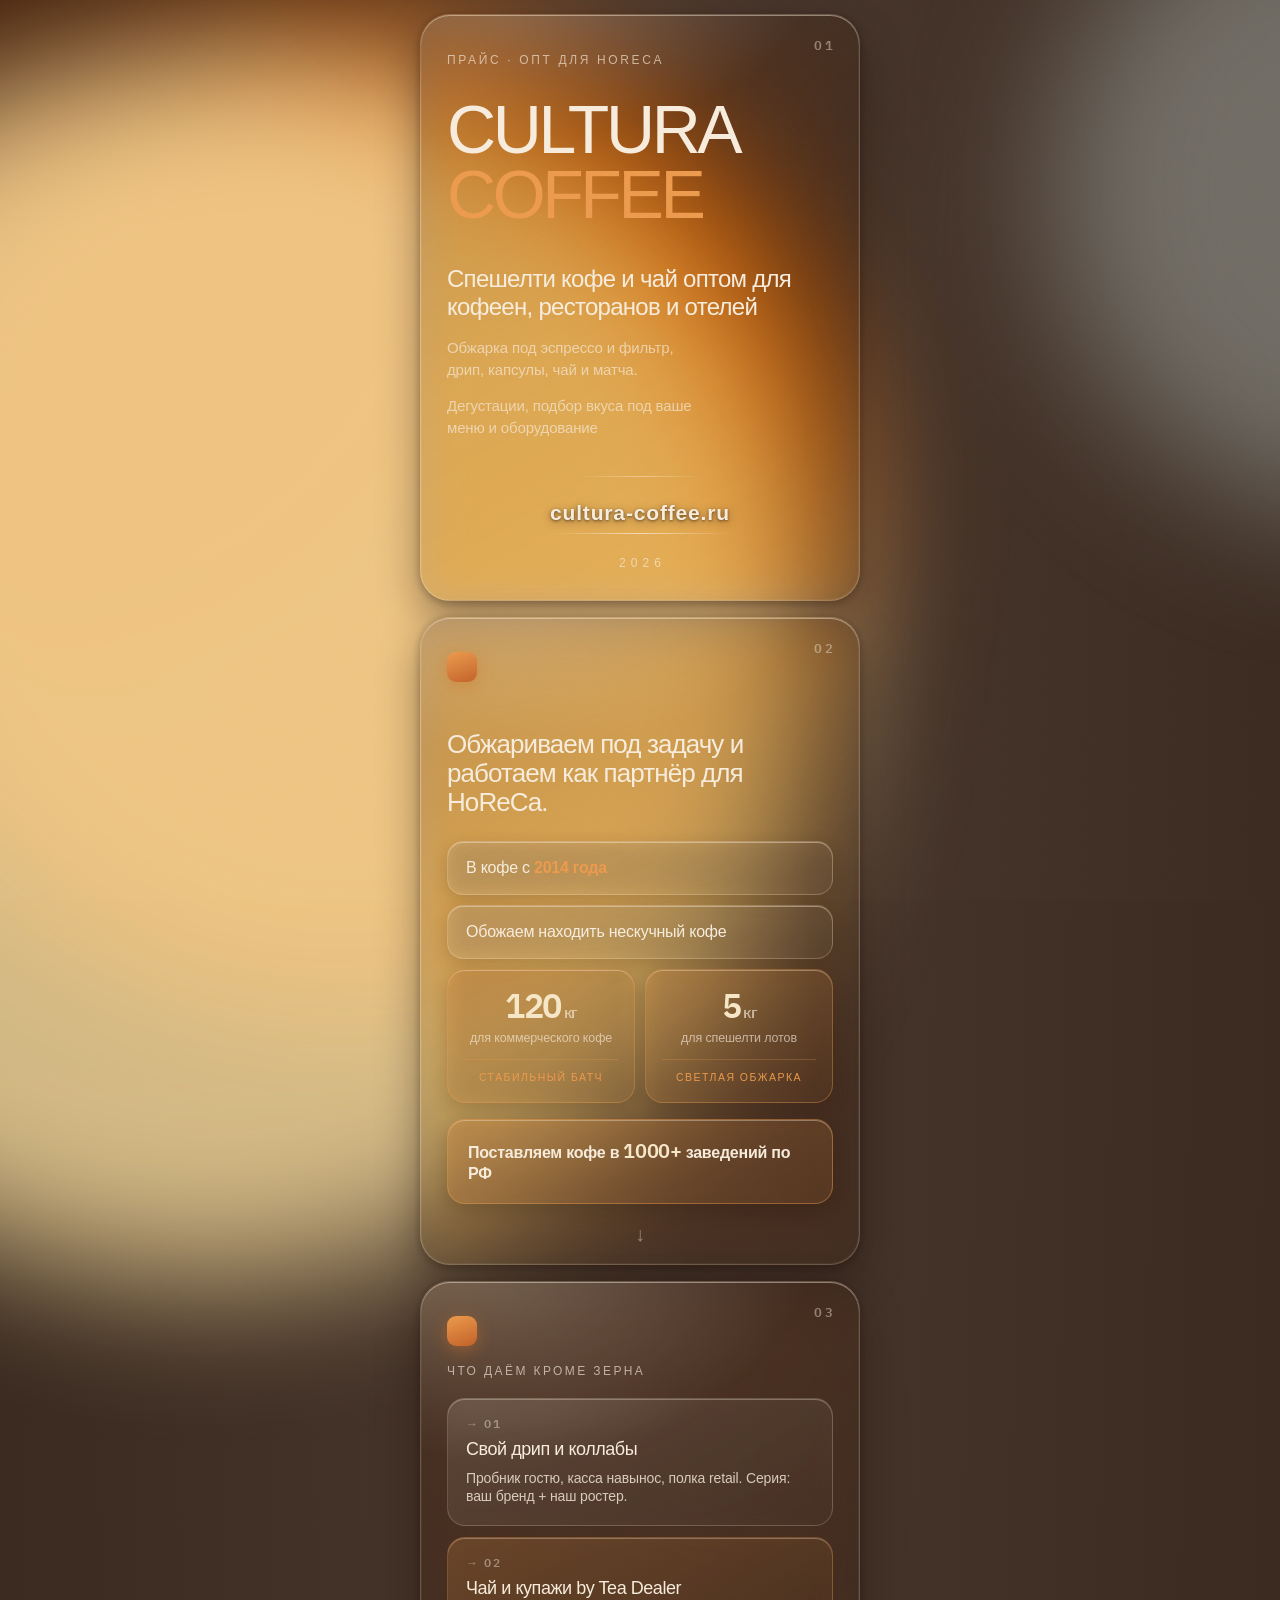
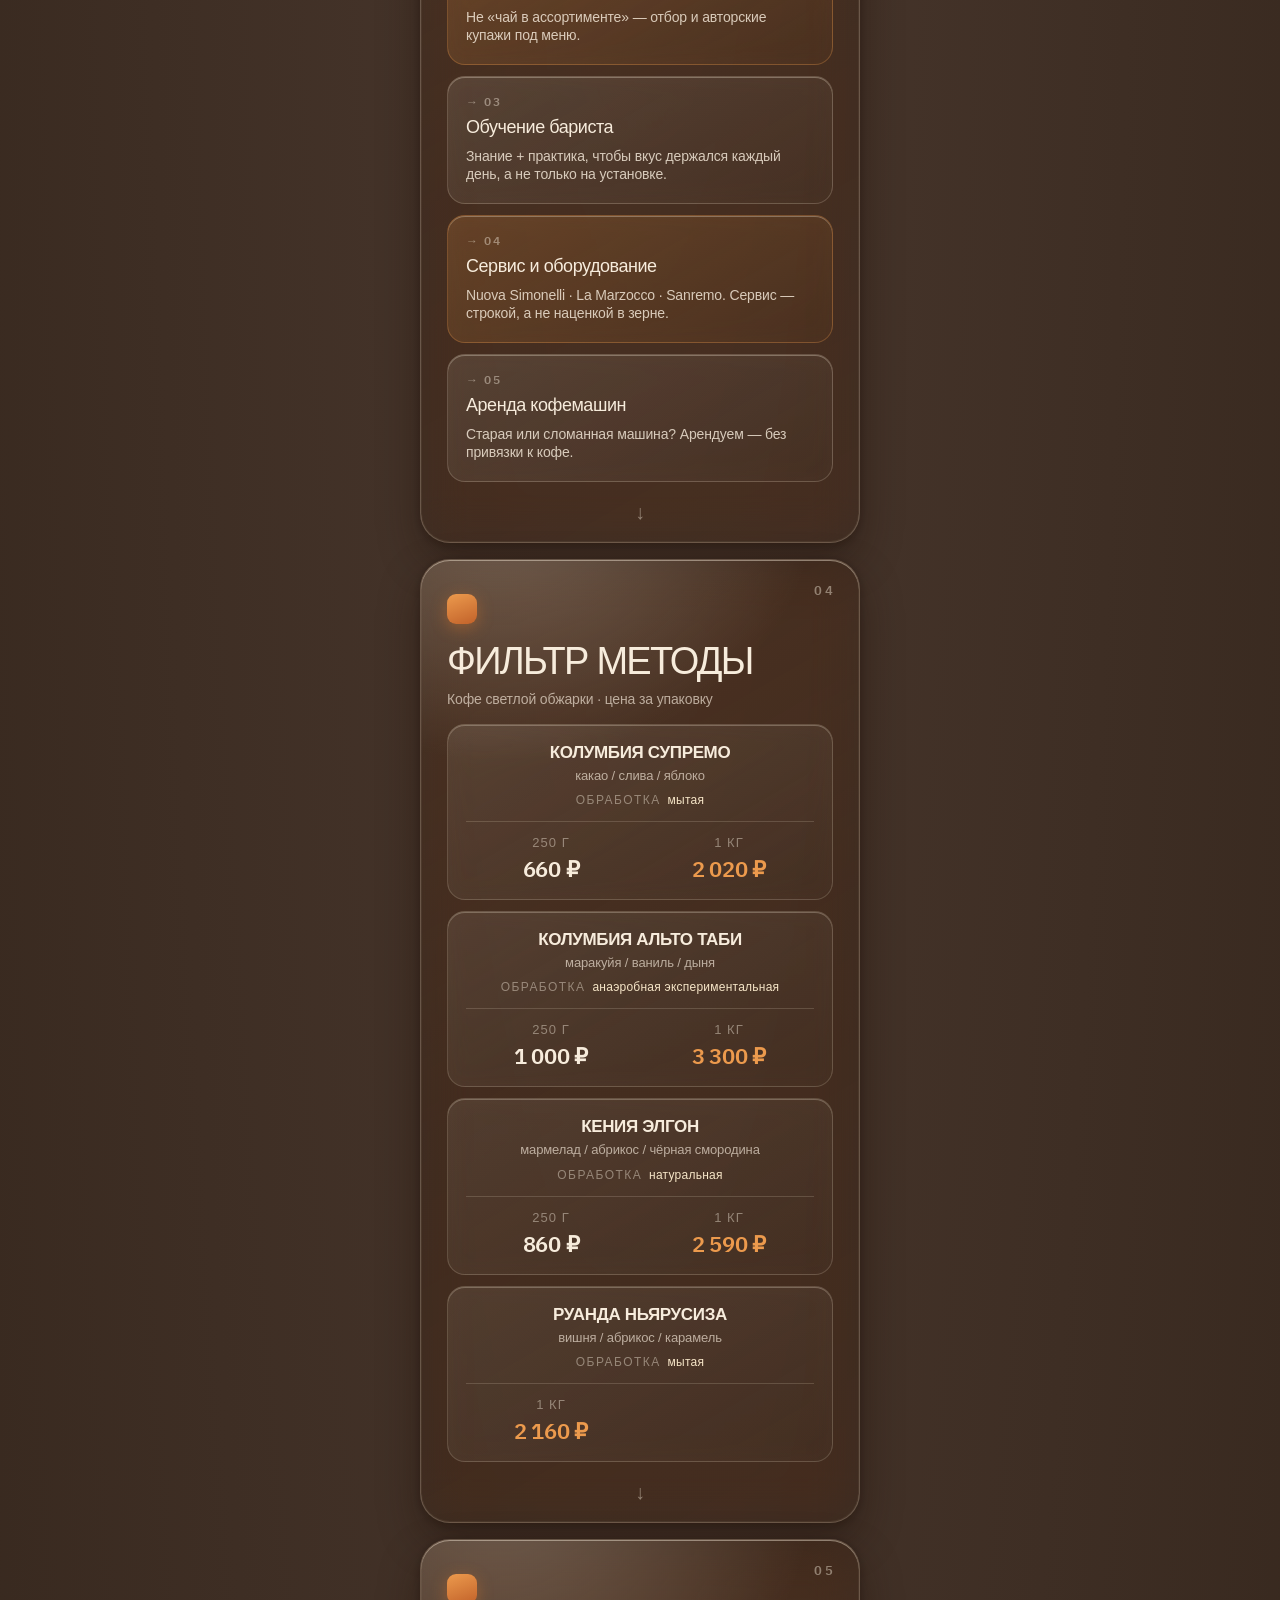
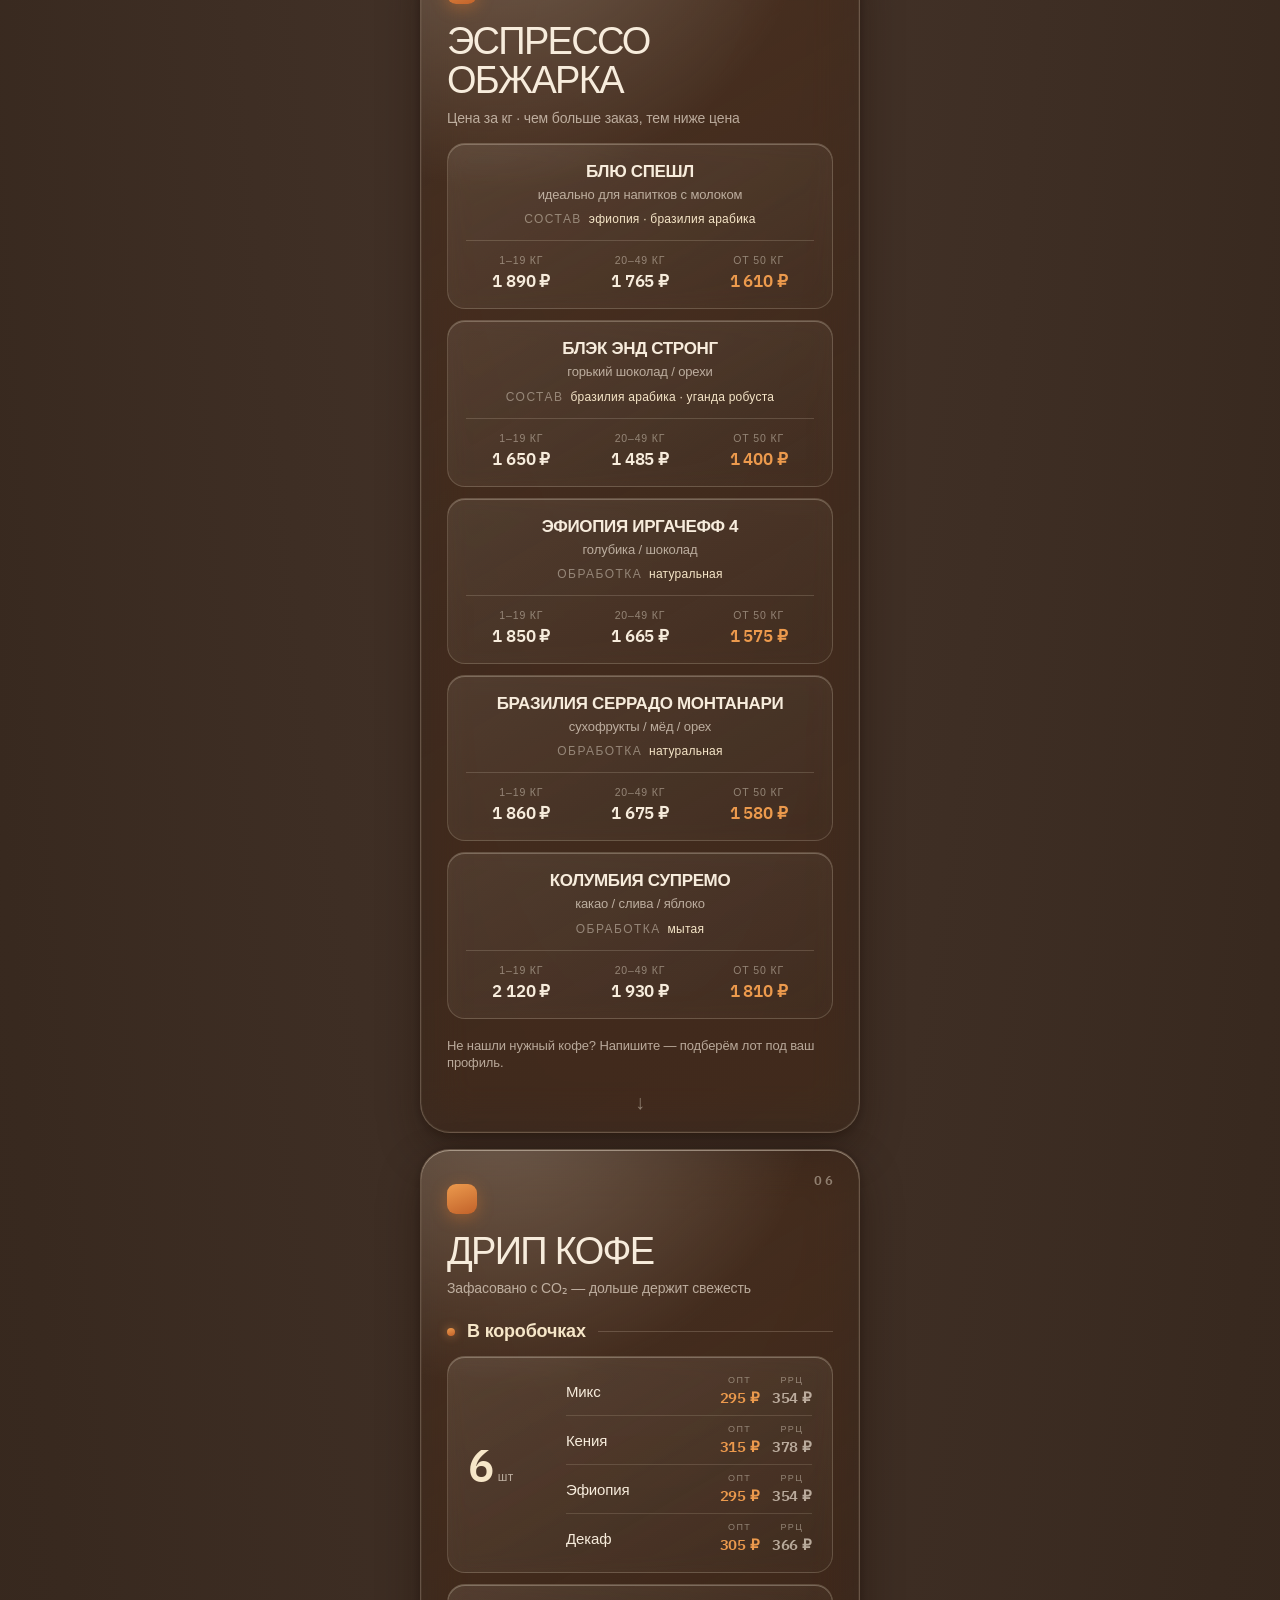
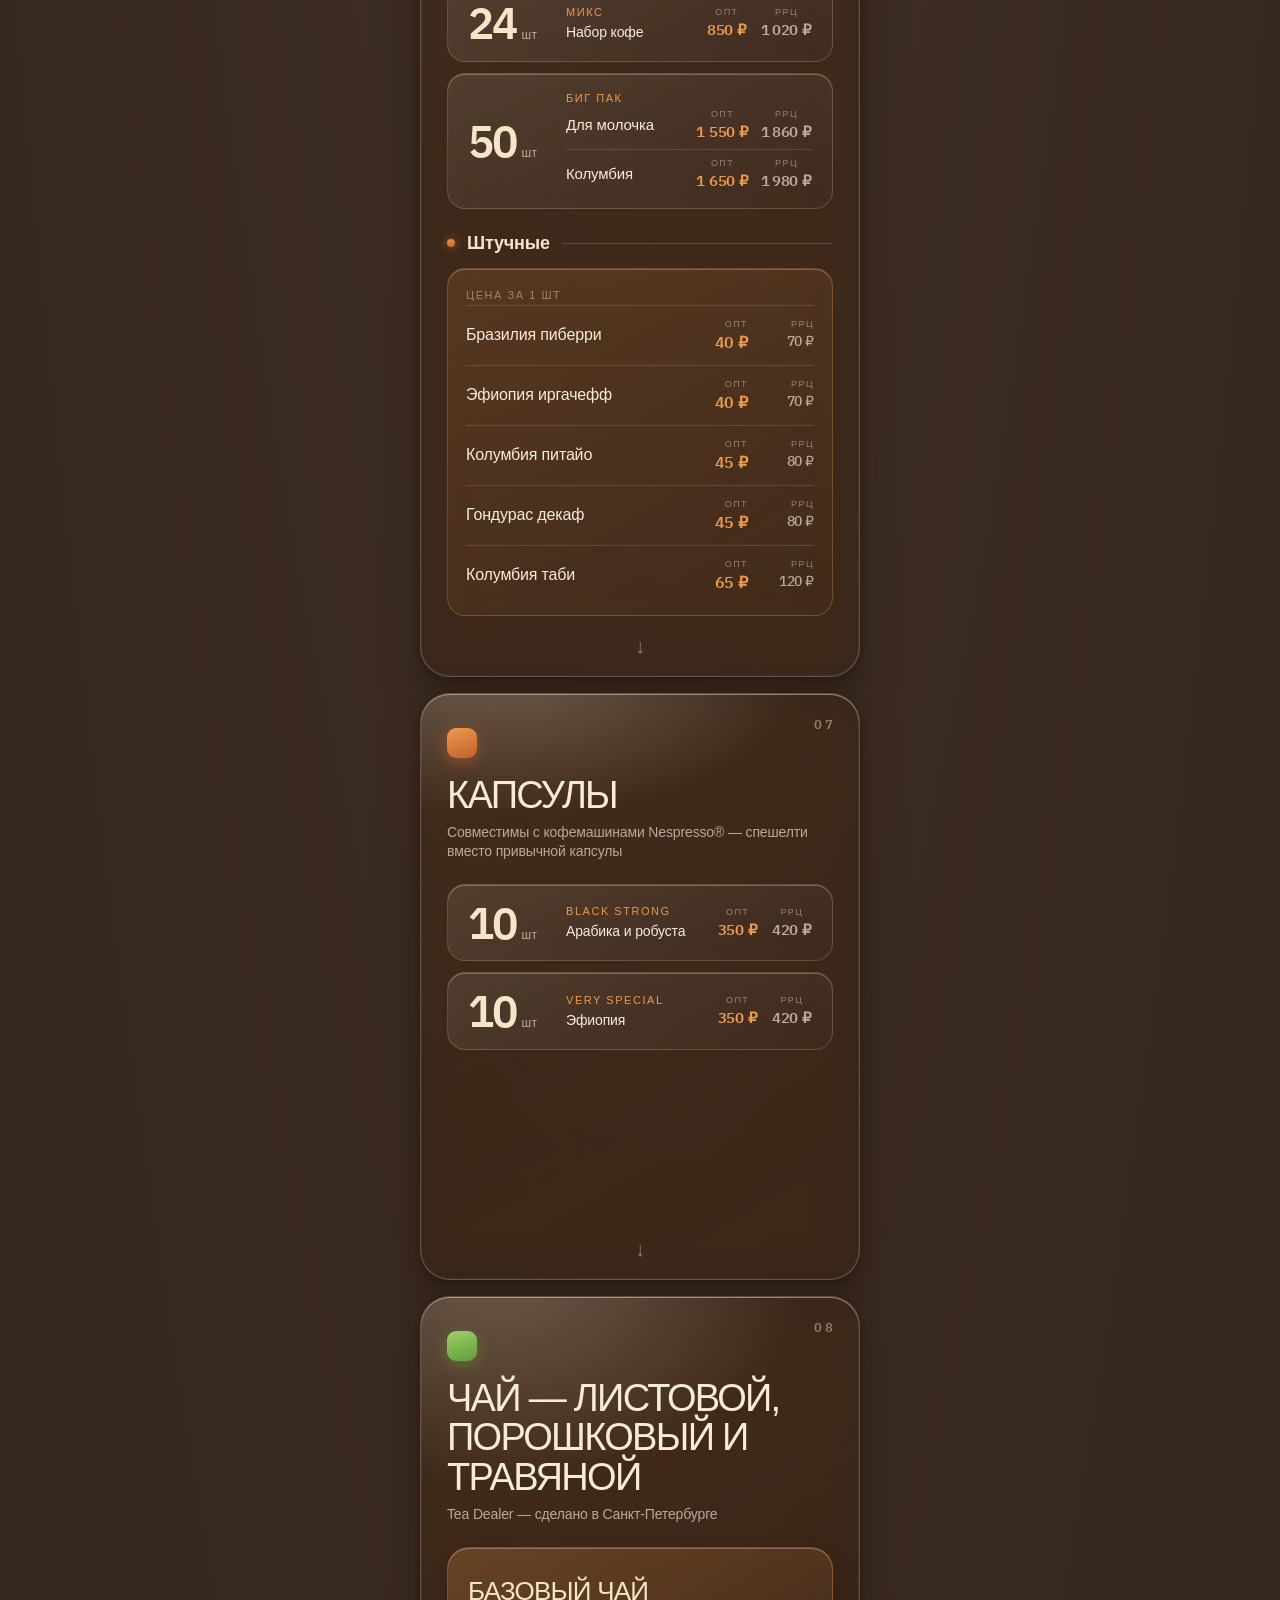
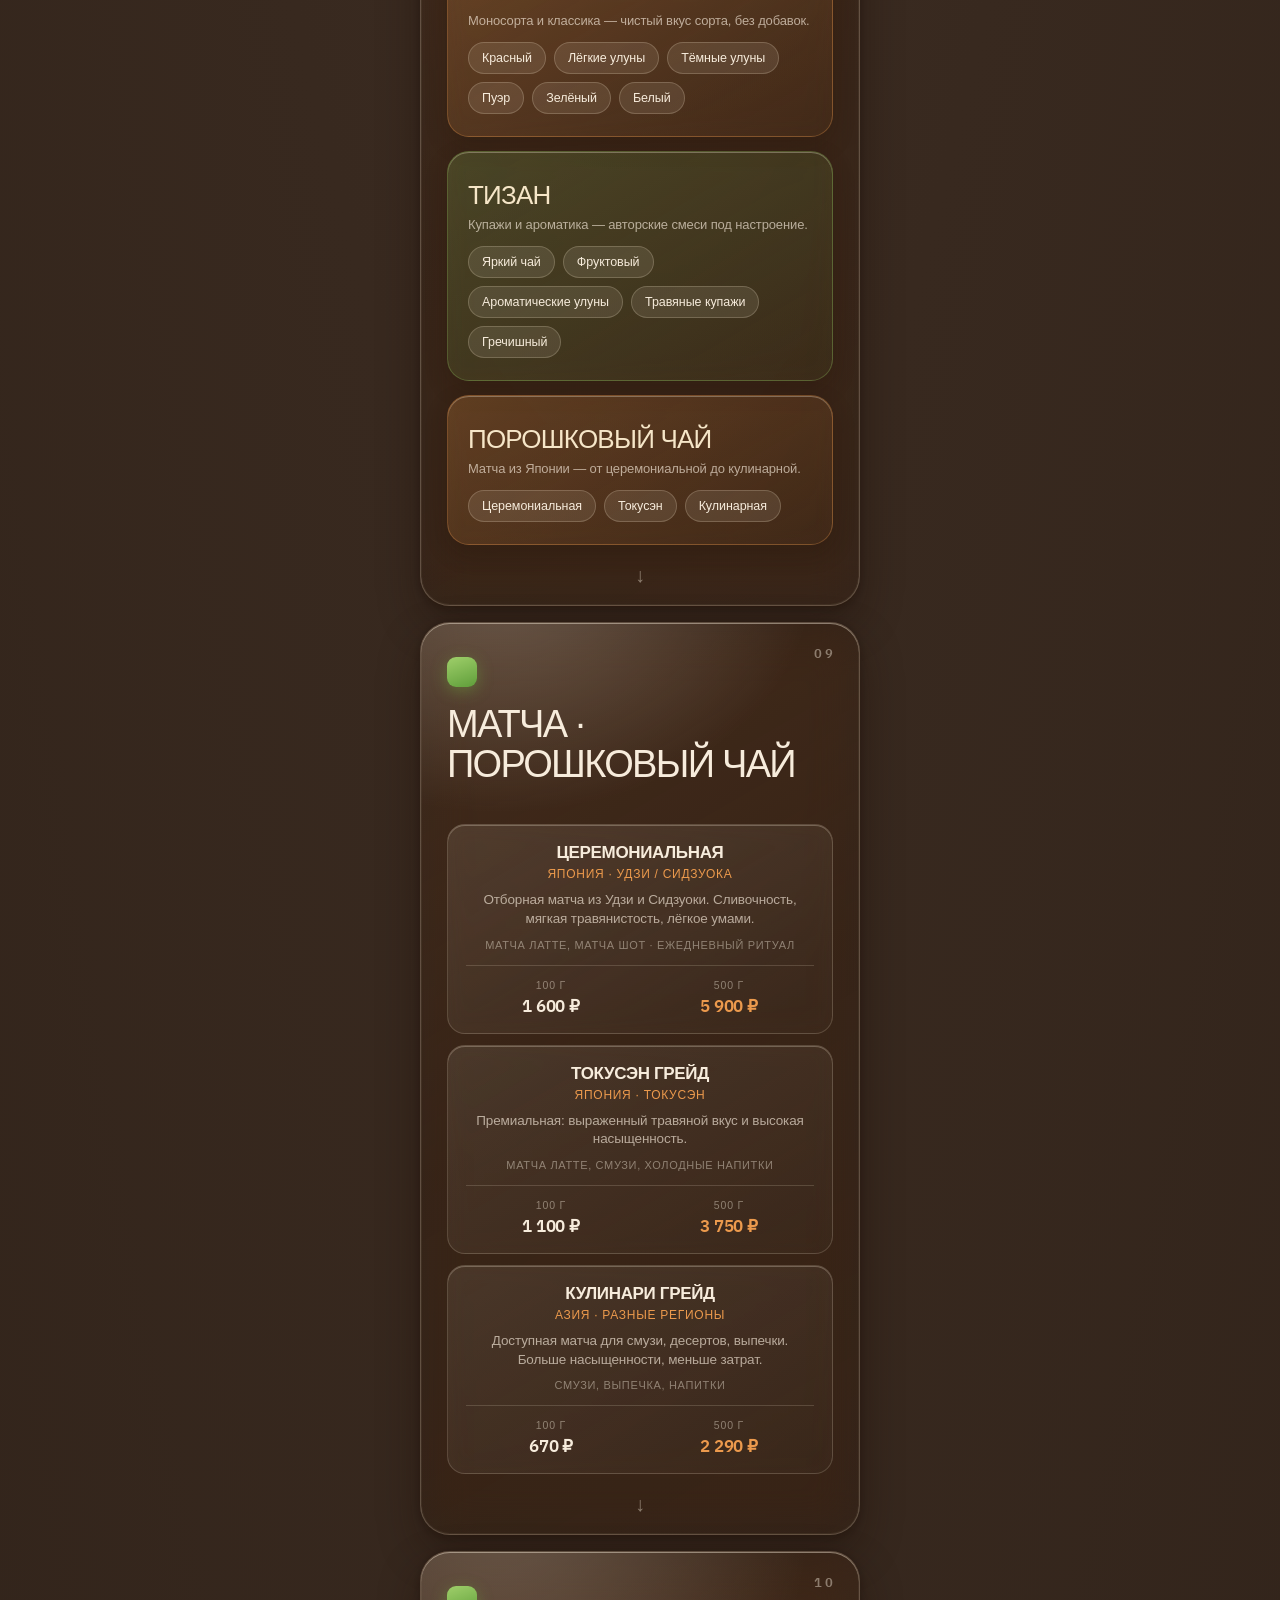
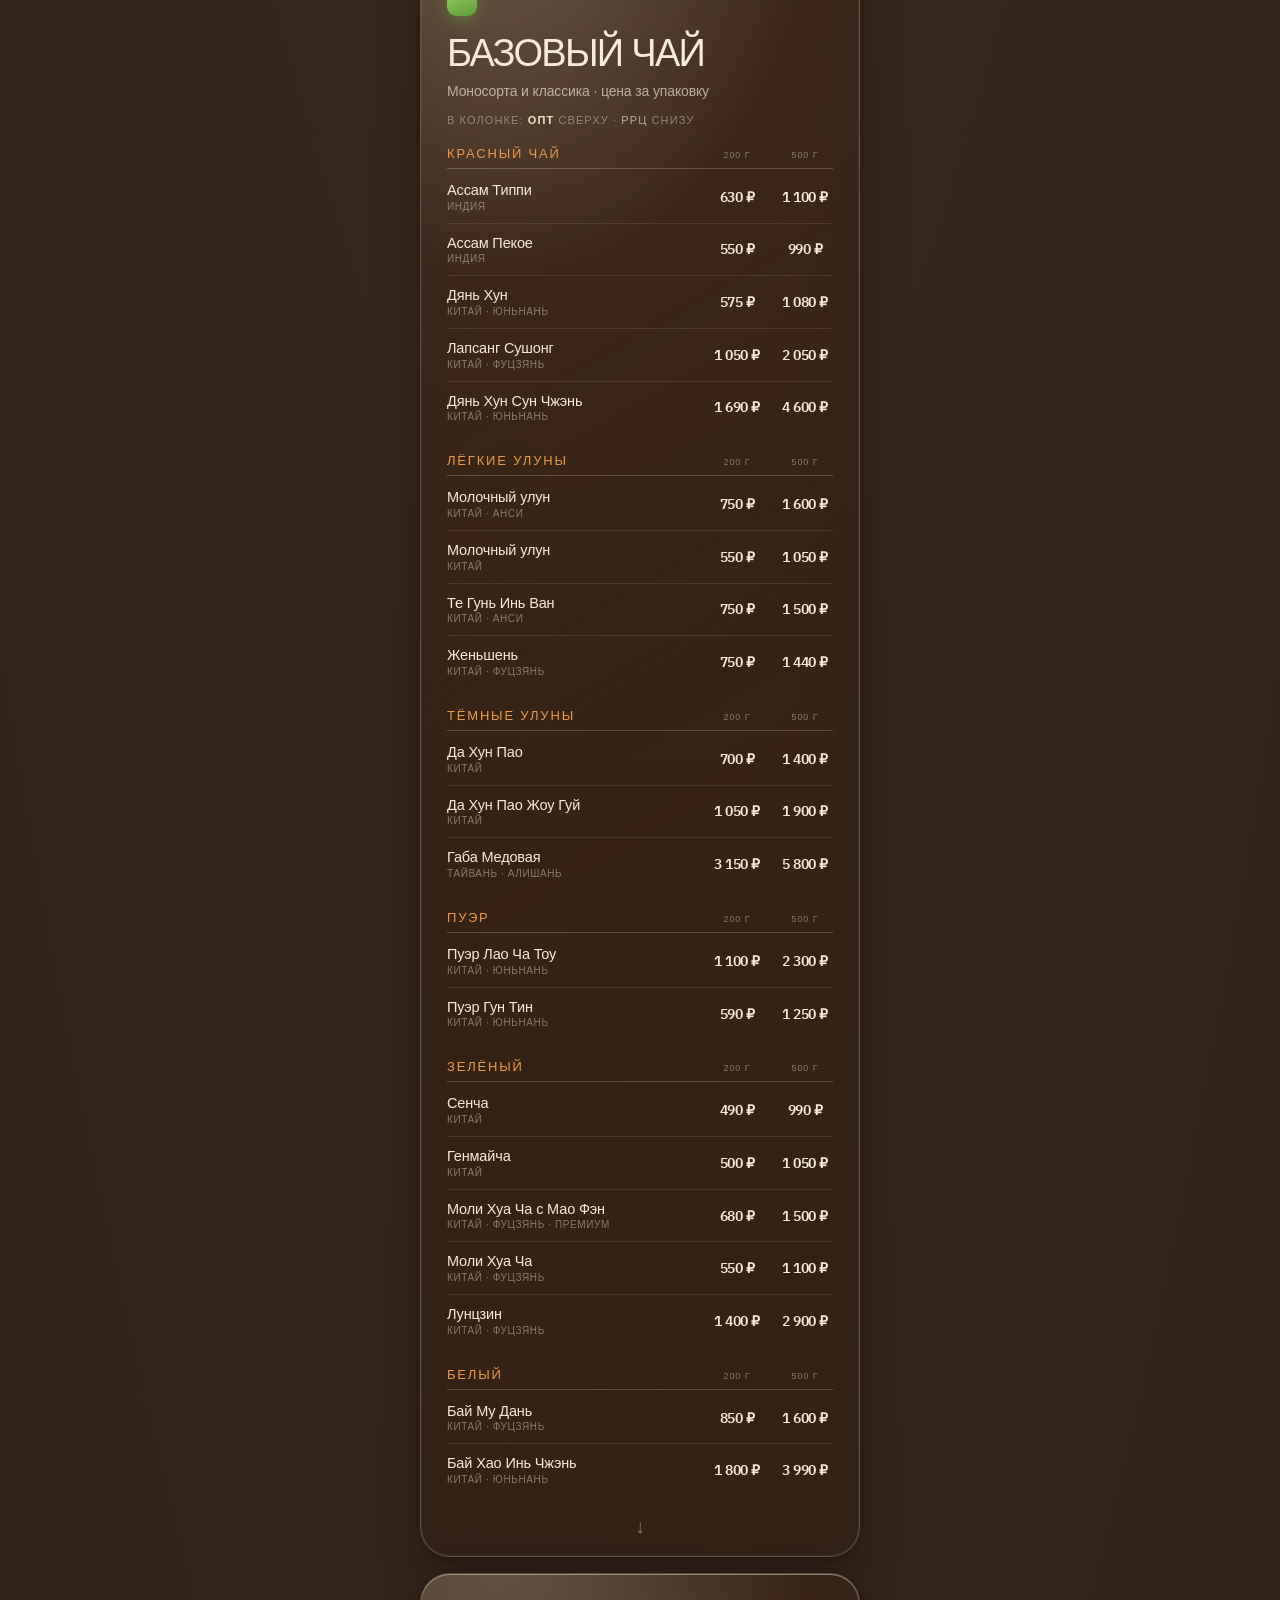
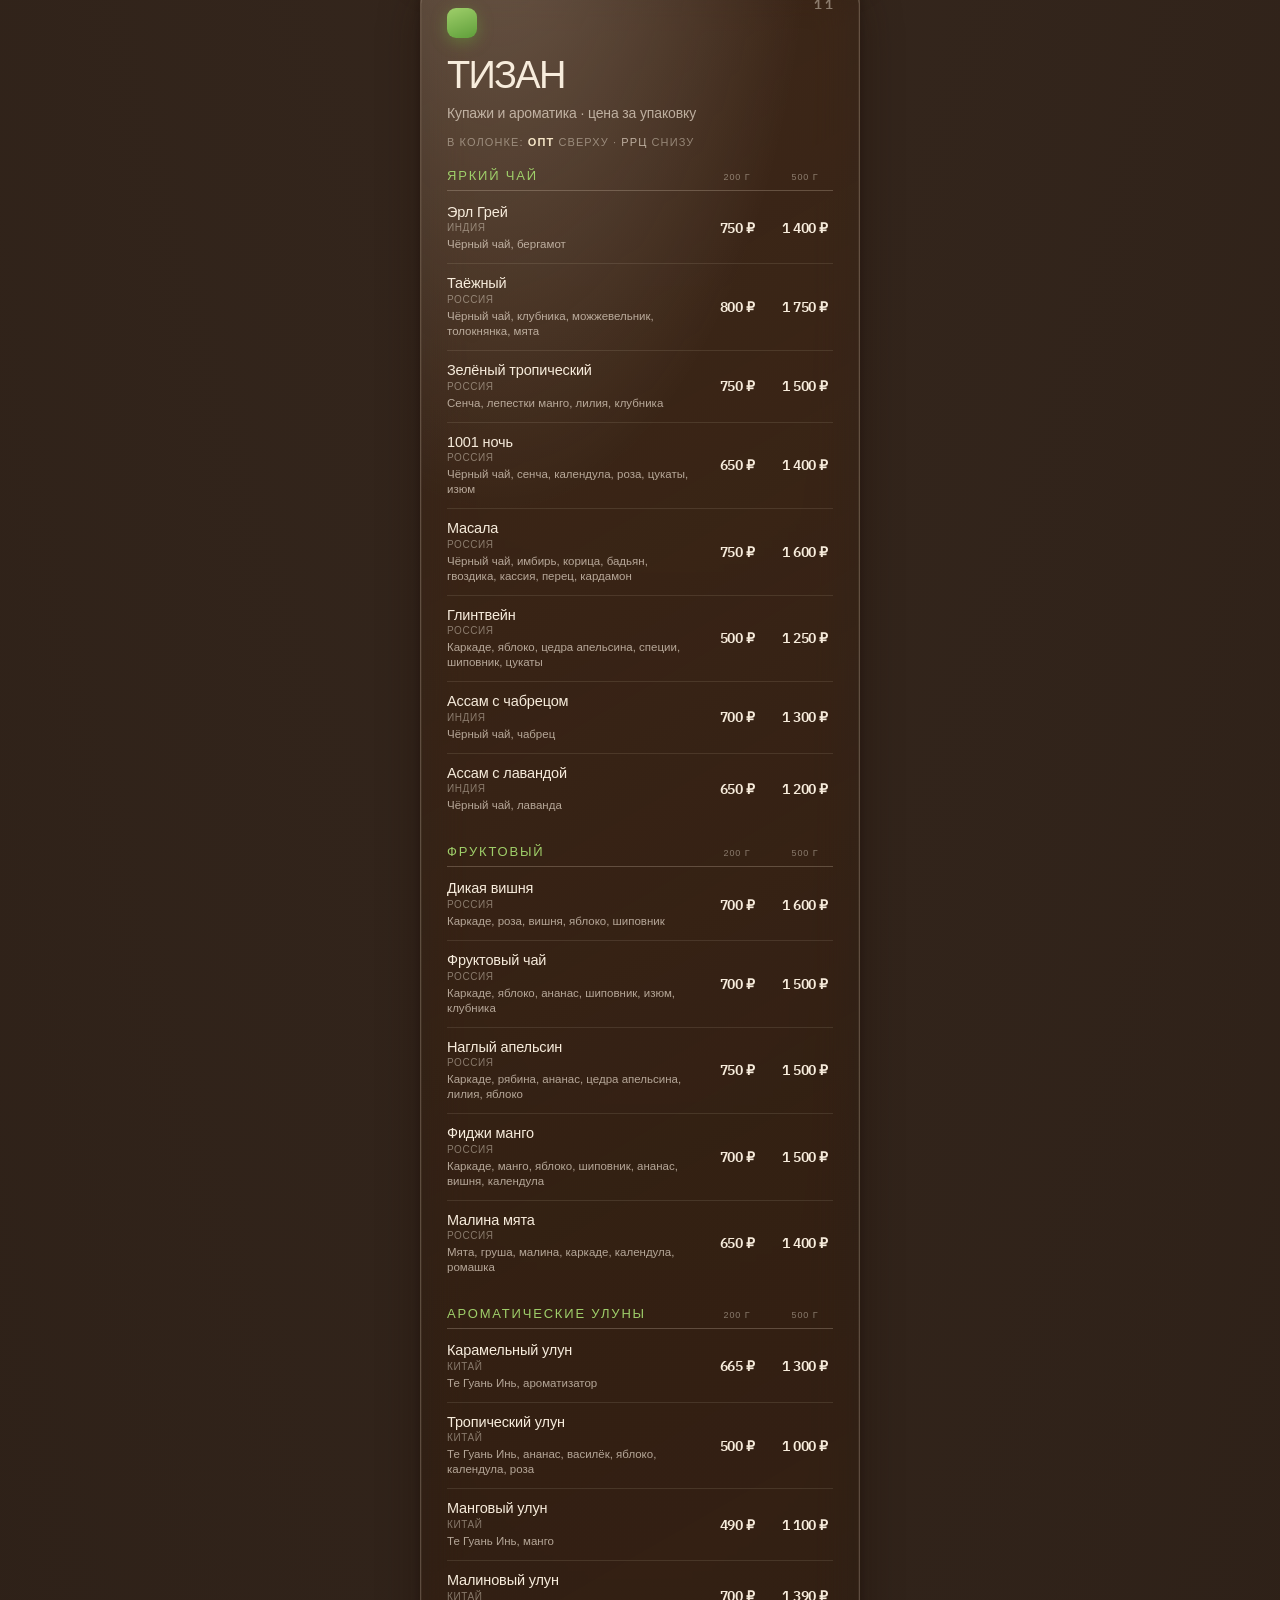
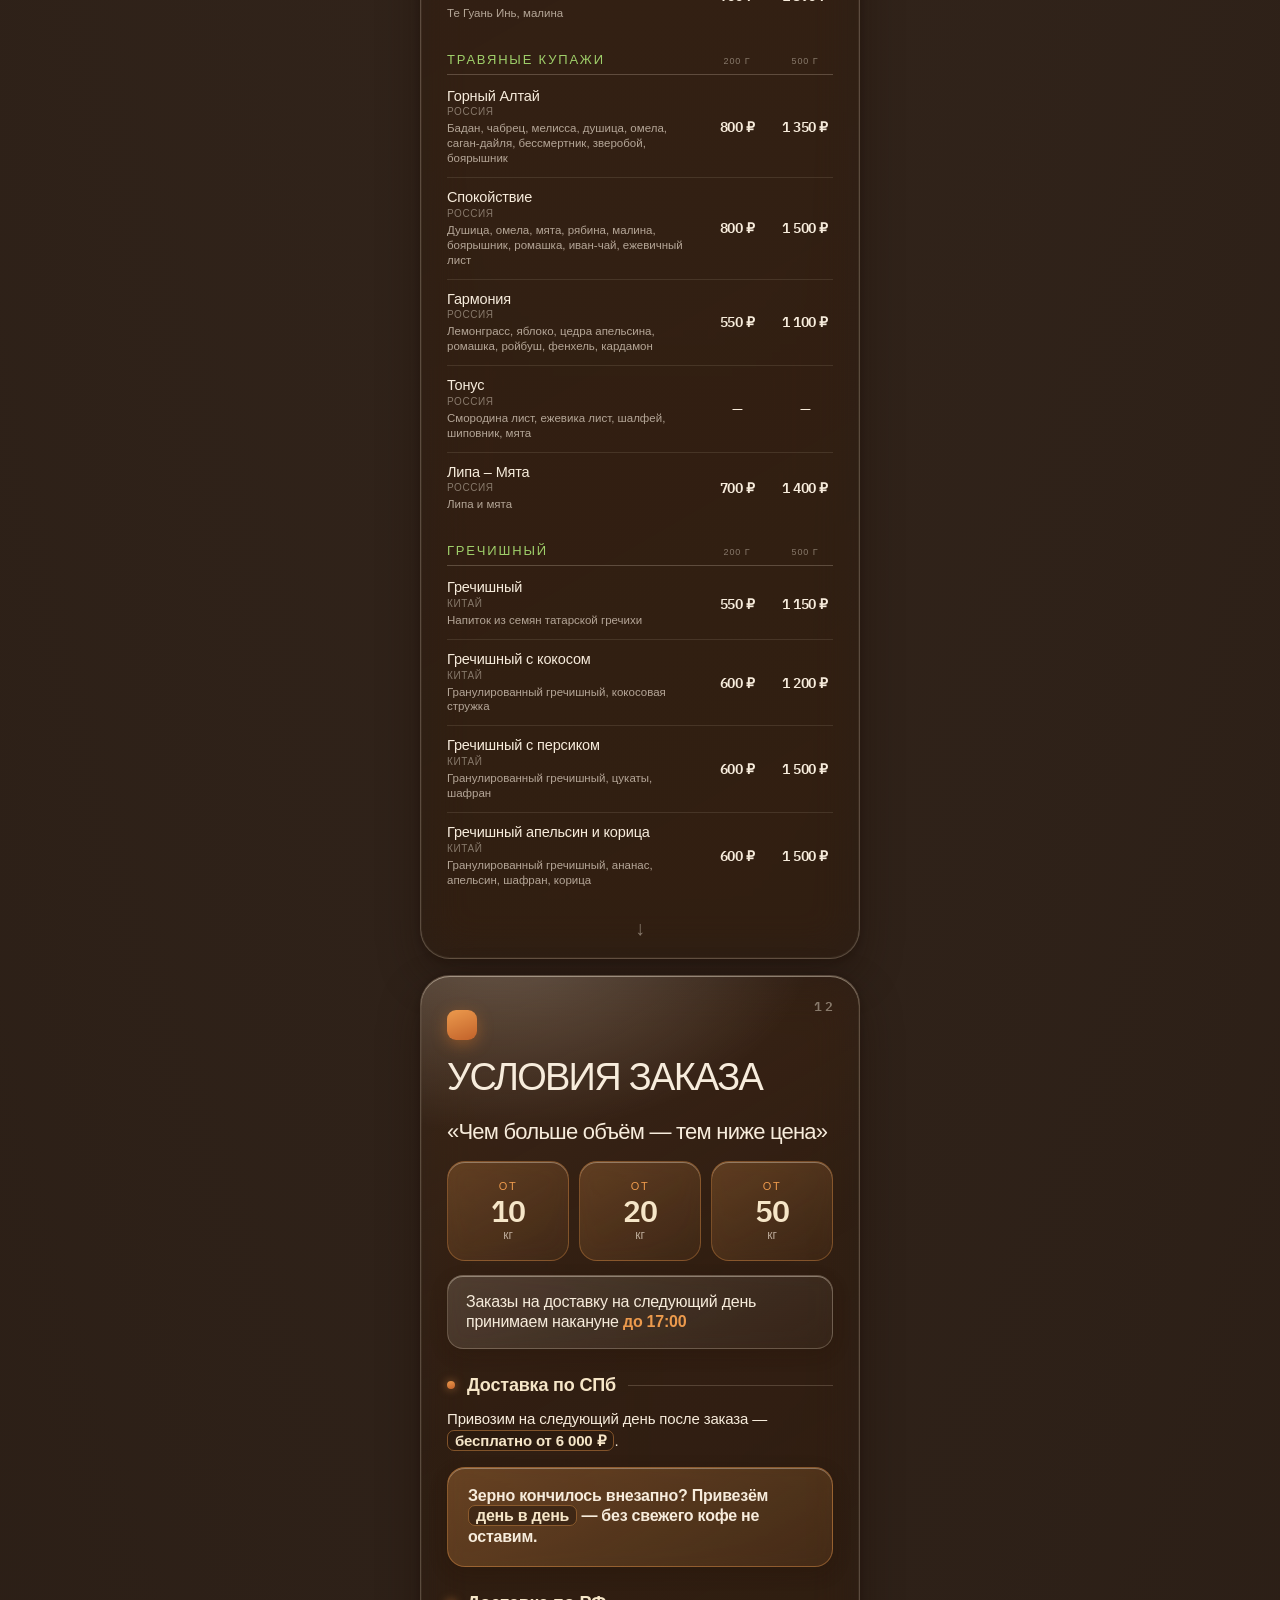
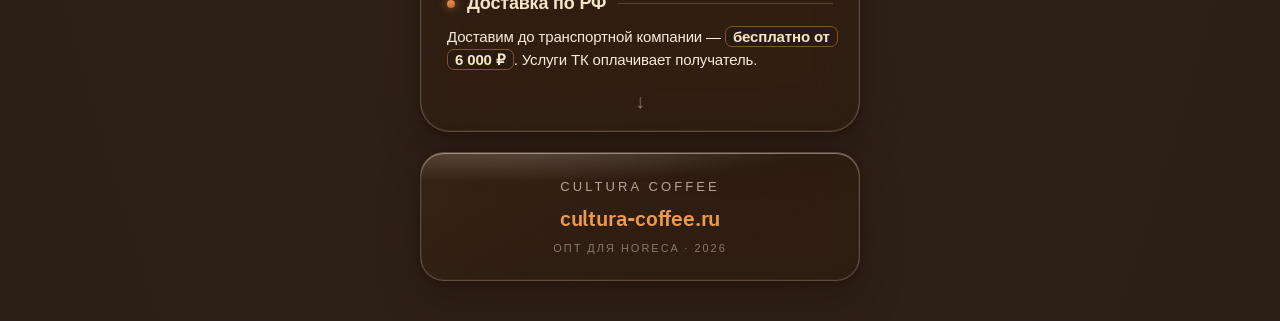
==== Cultura Coffee - прайс (standalone).html @ 5885d33a "Второй экран: убрать бренд ростеров, добавить характеристики Строка с названием ростера убрана из об" ====
<!DOCTYPE html>
<html>
<head>
  <meta charset="utf-8">
  <title>CULTURA COFFEE — прайс (полный)</title>
  <style>
    * { margin: 0; padding: 0; box-sizing: border-box; }
    body { background: #38291f; display: flex; align-items: center; justify-content: center; min-height: 100vh; font-family: -apple-system, BlinkMacSystemFont, sans-serif; }
    #__bundler_loading { position: fixed; bottom: 20px; right: 20px; font: 13px/1.4 -apple-system, BlinkMacSystemFont, sans-serif; color: #666; background: #fff; padding: 8px 14px; border-radius: 8px; box-shadow: 0 1px 4px rgba(0,0,0,0.12); z-index: 10000; }
    #__bundler_thumbnail { position: fixed; inset: 0; width: 100%; height: 100%; display: flex; align-items: center; justify-content: center; background: #38291f; z-index: 9999; }
    #__bundler_thumbnail svg { width: 100%; height: 100%; object-fit: contain; }
    #__bundler_placeholder { color: #999; font-size: 14px; }
  </style>
  <noscript>
    <style>#__bundler_loading { display: none; }</style>
    <div style="position:fixed;bottom:12px;left:12px;font:13px/1.4 -apple-system,BlinkMacSystemFont,sans-serif;color:#999;background:rgba(255,255,255,0.9);padding:6px 12px;border-radius:6px;box-shadow:0 1px 4px rgba(0,0,0,0.08);z-index:10000;">
      This page requires JavaScript to display.
    </div>
  </noscript>
</head>
<body>
  <div id="__bundler_thumbnail">
    <svg viewBox="0 0 1200 800" xmlns="http://www.w3.org/2000/svg">
      <rect width="1200" height="800" fill="#38291f"></rect>
      <g fill="none" stroke="#ec9a4d" stroke-width="26" stroke-linecap="round" stroke-linejoin="round">
        <path d="M470 360 h230 a40 40 0 0 1 40 40 v40 a110 110 0 0 1 -110 110 h-90 a110 110 0 0 1 -110 -110 v-80 a40 40 0 0 1 40 -40 z"></path>
        <path d="M740 410 h40 a55 55 0 0 1 0 110 h-30"></path>
        <path d="M520 300 q-22 -34 0 -68 M600 300 q-22 -34 0 -68 M680 300 q-22 -34 0 -68"></path>
      </g>
      <text x="600" y="690" text-anchor="middle" fill="#f6e6c8" font-family="Helvetica,Arial,sans-serif" font-size="64" font-weight="700" letter-spacing="6">CULTURA COFFEE</text>
    </svg>
  </div>
  <div id="__bundler_loading">Unpacking...</div>

  <script>
    
document.addEventListener('DOMContentLoaded', async function() {
  const loading = document.getElementById('__bundler_loading');
  function setStatus(msg) { if (loading) loading.textContent = msg; }

  // Error sink persists across replaceWith since it's on window, not the DOM.
  window.addEventListener('error', function(e) {
    var p = document.body || document.documentElement;
    var d = document.getElementById('__bundler_err') || p.appendChild(document.createElement('div'));
    d.id = '__bundler_err';
    d.style.cssText = 'position:fixed;bottom:12px;left:12px;right:12px;font:12px/1.4 ui-monospace,monospace;background:#2a1215;color:#ff8a80;padding:10px 14px;border-radius:8px;border:1px solid #5c2b2e;z-index:99999;white-space:pre-wrap;max-height:40vh;overflow:auto';
    d.textContent = (d.textContent ? d.textContent + String.fromCharCode(10) : '') +
      '[bundle] ' + (e.message || e.type) +
      (e.filename ? ' (' + e.filename.slice(0, 60) + ':' + e.lineno + ')' : '');
  }, true);

  try {
    const manifestEl = document.querySelector('script[type="__bundler/manifest"]');
    const templateEl = document.querySelector('script[type="__bundler/template"]');
    if (!manifestEl || !templateEl) {
      setStatus('Error: missing bundle data');
      console.error('[bundler] Missing script tags — manifestEl:', !!manifestEl, 'templateEl:', !!templateEl);
      return;
    }

    const manifest = JSON.parse(manifestEl.textContent);
    let template = JSON.parse(templateEl.textContent);

    const uuids = Object.keys(manifest);
    setStatus('Unpacking ' + uuids.length + ' assets...');

    const blobUrls = {};
    await Promise.all(uuids.map(async (uuid) => {
      const entry = manifest[uuid];
      try {
        const binaryStr = atob(entry.data);
        const bytes = new Uint8Array(binaryStr.length);
        for (let i = 0; i < binaryStr.length; i++) bytes[i] = binaryStr.charCodeAt(i);

        let finalBytes = bytes;
        if (entry.compressed) {
          if (typeof DecompressionStream !== 'undefined') {
            const ds = new DecompressionStream('gzip');
            const writer = ds.writable.getWriter();
            const reader = ds.readable.getReader();
            writer.write(bytes);
            writer.close();
            const chunks = [];
            let totalLen = 0;
            while (true) {
              const { done, value } = await reader.read();
              if (done) break;
              chunks.push(value);
              totalLen += value.length;
            }
            finalBytes = new Uint8Array(totalLen);
            let offset = 0;
            for (const chunk of chunks) { finalBytes.set(chunk, offset); offset += chunk.length; }
          } else {
            console.warn('DecompressionStream not available, asset ' + uuid + ' may not render');
          }
        }

        blobUrls[uuid] = URL.createObjectURL(new Blob([finalBytes], { type: entry.mime }));
      } catch (err) {
        console.error('Failed to decode asset ' + uuid + ':', err);
        blobUrls[uuid] = URL.createObjectURL(new Blob([], { type: entry.mime }));
      }
    }));

    const extResEl = document.querySelector('script[type="__bundler/ext_resources"]');
    const extResources = extResEl ? JSON.parse(extResEl.textContent) : [];
    const resourceMap = {};
    for (const entry of extResources) {
      if (blobUrls[entry.uuid]) resourceMap[entry.id] = blobUrls[entry.uuid];
    }

    setStatus('Rendering...');
    for (const uuid of uuids) template = template.split(uuid).join(blobUrls[uuid]);

    // Strip integrity + crossorigin — blob URLs from a file:// document inherit
    // a null origin, so crossorigin forces a CORS fetch that SRI then rejects.
    // The manifest bytes are ours; SRI protects against CDN compromise, not this.
    template = template.replace(/\s+integrity="[^"]*"/gi, '').replace(/\s+crossorigin="[^"]*"/gi, '');

    const resourceScript = '<script>window.__resources = ' +
      JSON.stringify(resourceMap).split('</' + 'script>').join('<\\/' + 'script>') +
      ';</' + 'script>';
    // Inject after <head> so the DOCTYPE stays first; prepending the script
    // would push the parser into quirks mode. DOMParser always emits a <head>
    // (synthesizing one if the source HTML omitted it) but may carry
    // attributes through, so match the full opening tag. slice() rather than
    // replace() keeps us clear of $-pattern substitution in resourceScript.
    const headOpen = template.match(/<head[^>]*>/i);
    if (headOpen) {
      const i = headOpen.index + headOpen[0].length;
      template = template.slice(0, i) + resourceScript + template.slice(i);
    }

    // Parse the template and swap the root element. Scripts inserted via
    // DOMParser/replaceWith are inert per spec — re-create each with
    // createElement so they execute, awaiting onload for src scripts to
    // preserve ordering (React before ReactDOM before Babel before text/babel).
    const doc = new DOMParser().parseFromString(template, 'text/html');
    document.documentElement.replaceWith(doc.documentElement);
    const dead = Array.from(document.scripts);
    for (const old of dead) {
      const s = document.createElement('script');
      for (const a of old.attributes) s.setAttribute(a.name, a.value);
      s.textContent = old.textContent;
      // text/babel scripts with a src: fetch and inline. transformScriptTags
      // does XHR against the src, but blob:null/ from a file:// origin is
      // silently dropped. Inlining makes it a plain inline babel script,
      // which transformScriptTags handles unconditionally.
      if ((s.type === 'text/babel' || s.type === 'text/jsx') && s.src) {
        const r = await fetch(s.src);
        s.textContent = await r.text();
        s.removeAttribute('src');
      }
      const p = s.src ? new Promise(function(r) { s.onload = s.onerror = r; }) : null;
      old.replaceWith(s);
      if (p) await p;
    }
    // Babel standalone auto-transforms type=text/babel on DOMContentLoaded,
    // which fired before we swapped the document. Trigger manually if present.
    if (window.Babel && typeof window.Babel.transformScriptTags === 'function') {
      window.Babel.transformScriptTags();
    }
  } catch (err) {
    setStatus('Error unpacking: ' + err.message);
    console.error('Bundle unpack error:', err);
  }
});

  </script>

  <script type="__bundler/manifest">
{}
  </script>

  <script type="__bundler/ext_resources">
[]
  </script>

  <script type="__bundler/template">
"<!DOCTYPE html>\n<html lang=\"ru\"><head>\n<meta charset=\"UTF-8\">\n<meta name=\"viewport\" content=\"width=device-width, initial-scale=1.0, viewport-fit=cover\">\n<title>CULTURA COFFEE — прайс (полный)<\u002Ftitle>\n<style>\n  /* IBM Plex Sans встроен (base64) — без внешних запросов */\n@font-face{font-family:'IBM Plex Sans';font-style:normal;font-weight:500;font-display:swap;src:url([data-uri]) format('woff2');unicode-range:U+0000-00FF,U+0131,U+0152-0153,U+02BB-02BC,U+02C6,U+02DA,U+02DC,U+0304,U+0308,U+0329,U+2000-206F,U+20AC,U+2122,U+2191,U+2193,U+2212,U+2215,U+FEFF,U+FFFD;}\n@font-face{font-family:'IBM Plex Sans';font-style:normal;font-weight:500;font-display:swap;src:url([data-uri]) format('woff2');unicode-range:U+0301,U+0400-045F,U+0490-0491,U+04B0-04B1,U+2116;}\n@font-face{font-family:'IBM Plex Sans';font-style:normal;font-weight:600;font-display:swap;src:url([data-uri]) format('woff2');unicode-range:U+0000-00FF,U+0131,U+0152-0153,U+02BB-02BC,U+02C6,U+02DA,U+02DC,U+0304,U+0308,U+0329,U+2000-206F,U+20AC,U+2122,U+2191,U+2193,U+2212,U+2215,U+FEFF,U+FFFD;}\n@font-face{font-family:'IBM Plex Sans';font-style:normal;font-weight:600;font-display:swap;src:url([data-uri]) format('woff2');unicode-range:U+0301,U+0400-045F,U+0490-0491,U+04B0-04B1,U+2116;}\n  :root{\n    --amber:#ec9a4d; --cream:#f6e6c8; --text:#f7ecdc;\n    --muted:rgba(247,236,220,.66); --faint:rgba(247,236,220,.44);\n    --radius:30px;\n    --sans:\"Helvetica Neue\",Helvetica,Arial,sans-serif;\n    --mono:\"IBM Plex Sans\",\"Helvetica Neue\",Arial,sans-serif;\n    --pad:14px;\n    --glass-bg:linear-gradient(150deg, rgba(70,46,30,.34), rgba(34,22,15,.16) 48%, rgba(20,13,9,.10));\n    --glass-border:rgba(255,238,214,.22);\n    --glass-shadow:0 18px 42px rgba(28,15,6,.42),0 2px 8px rgba(28,15,6,.30),inset 0 1px 0 rgba(255,243,224,.40),inset 0 0 0 1px rgba(255,238,214,.05);\n    --blur:saturate(150%) blur(22px);\n  }\n  *{box-sizing:border-box;} html,body{margin:0;}\n  body{\n    min-height:100vh;\n    background:radial-gradient(140% 120% at 50% 4%, #4a382e 0%, #38291f 42%, #281c14 100%);\n    font-family:var(--sans); color:var(--text); -webkit-font-smoothing:antialiased;\n    padding:var(--pad); padding-top:max(var(--pad),env(safe-area-inset-top)); padding-bottom:max(40px,env(safe-area-inset-bottom));\n  }\n  .bg{ position:fixed; inset:-20%; z-index:0; filter:blur(70px) saturate(125%); pointer-events:none; }\n  .blob{ position:absolute; border-radius:50%; }\n  .blob.b1{ width:74vw;height:74vw; left:-16vw; top:-12vh; background:#3a1c0c; opacity:.95; animation:d1 36s ease-in-out infinite alternate; }\n  .blob.b2{ width:78vw;height:78vw; left:8vw;  top:22vh; background:#d2742a; opacity:.85; animation:d2 42s ease-in-out infinite alternate; }\n  .blob.b3{ width:96vw;height:96vw; left:-12vw; bottom:-22vh; background:#f3dcab; opacity:.8; animation:d3 32s ease-in-out infinite alternate; }\n  .blob.b4{ width:52vw;height:52vw; right:-14vw; top:4vh; background:#bcc6c0; opacity:.42; animation:d1 46s ease-in-out infinite alternate; }\n  @keyframes d1{ to{ transform:translate(7vw,5vh) scale(1.10);} }\n  @keyframes d2{ to{ transform:translate(-6vw,-4vh) scale(1.08);} }\n  @keyframes d3{ to{ transform:translate(5vw,-7vh) scale(1.12);} }\n  @media (prefers-reduced-motion:reduce){ .blob{ animation:none !important; } }\n  .grain{ position:fixed; inset:0; z-index:5; pointer-events:none; opacity:.10; mix-blend-mode:soft-light;\n    background-image:url(\"data:image/svg+xml,%3Csvg xmlns='http://www.w3.org/2000/svg' width='160' height='160'%3E%3Cfilter id='n'%3E%3CfeTurbulence type='fractalNoise' baseFrequency='0.85' numOctaves='2' stitchTiles='stitch'/%3E%3C/filter%3E%3Crect width='100%25' height='100%25' filter='url(%23n)'/%3E%3C/svg%3E\");\n    background-size:160px 160px; }\n\n  .deck{ position:relative; z-index:1; max-width:440px; margin:0 auto; display:flex; flex-direction:column; gap:16px; }\n\n  .card{\n    position:relative; width:100%;\n    min-height:calc((100vw - var(--pad) * 2) * 4 / 3);\n    border-radius:var(--radius); padding:34px 26px 60px;\n    display:flex; flex-direction:column;\n    background:var(--glass-bg); border:1px solid var(--glass-border); box-shadow:var(--glass-shadow);\n    -webkit-backdrop-filter:var(--blur); backdrop-filter:var(--blur);\n    overflow:hidden; isolation:isolate;\n  }\n  @media (min-width:472px){ .card{ min-height:calc(440px * 4 / 3); } }\n  .card::before{ content:\"\"; position:absolute; top:0;left:0;right:0; height:55%;\n    background:radial-gradient(120% 80% at 18% -10%, rgba(255,243,224,.26), rgba(255,243,224,0) 60%); pointer-events:none; z-index:0; }\n  .card > *{ position:relative; z-index:1; }\n  .card__no{ position:absolute; top:22px;right:24px; font-family:var(--mono); font-size:13px;font-weight:600; letter-spacing:.18em; color:var(--faint); z-index:2; }\n  .card__scroll{ position:absolute; left:0;right:0;bottom:20px; text-align:center; font-size:20px;line-height:1; color:var(--faint); }\n\n  .marker{ width:42px;height:42px; border-radius:12px; background:linear-gradient(160deg,var(--amber),#c2622a); margin-bottom:24px; box-shadow:0 4px 16px rgba(210,116,42,.45); }\n  .marker--sm{ width:30px;height:30px;border-radius:9px;margin-bottom:18px; }\n\n  /* ОБЛОЖКА */\n  .hero{ padding:38px 26px 30px; justify-content:space-between; }\n  .hero__eyebrow{ font-size:12px;letter-spacing:.22em;text-transform:uppercase; color:var(--muted); margin-bottom:30px; }\n  .hero h1{ margin:0;font-weight:500; font-size:clamp(46px,15.5vw,68px); line-height:.96;letter-spacing:-.05em;text-transform:uppercase; }\n  .hero h1 .ln2{ color:var(--amber); }\n  .hero__mid{ flex:1 1 auto; display:flex; flex-direction:column; justify-content:center; padding:28px 0; }\n  .hero__offer{ font-size:clamp(20px,5.6vw,24px); line-height:1.18;letter-spacing:-.03em;font-weight:500; }\n  .hero__sub{ margin-top:16px;font-size:15px;line-height:1.45; letter-spacing:-.01em;color:var(--muted);max-width:30ch; }\n  .hero__sub2{ margin-top:14px;font-size:15px;line-height:1.45; letter-spacing:-.01em;color:var(--muted);max-width:30ch; }\n  .hero__bottom{ display:flex;flex-direction:column;align-items:center; }\n  .hero__sign{ display:flex; flex-direction:column; align-items:center; }\n  .hero__rule{ width:124px; height:1px; margin-bottom:24px; background:linear-gradient(90deg,transparent,rgba(255,238,214,.45),transparent); }\n  .hero__site{ position:relative; font-size:21px; font-weight:600; letter-spacing:.04em; color:var(--text); text-decoration:none; padding-bottom:9px;\n    text-shadow:0 1px 3px rgba(28,14,5,.55), 0 2px 10px rgba(28,14,5,.4); }\n  .hero__site::after{ content:\"\"; position:absolute; left:0; right:0; bottom:0; height:1px;\n    background:linear-gradient(90deg,transparent,rgba(247,236,220,.72),transparent); }\n  .hero__foot{ margin-top:22px;text-align:center;font-size:12px;letter-spacing:.42em;text-indent:.42em;text-transform:uppercase;color:var(--muted); }\n\n  /* ЗАГОЛОВКИ */\n  .head h2{ margin:0;font-weight:400; font-size:clamp(30px,8vw,38px); line-height:1.04;letter-spacing:-.045em;text-transform:uppercase; }\n  .head .sub{ margin-top:8px;font-size:14px;line-height:1.3;letter-spacing:-.01em;color:var(--muted); }\n  .eyebrow{ font-size:12px;letter-spacing:.2em;text-transform:uppercase;color:var(--muted); }\n\n  /* О НАС */\n  .story__thesis{ margin-top:30px;font-size:clamp(22px,6vw,26px); line-height:1.12;letter-spacing:-.035em;font-weight:500; }\n  .story__copy{ margin-top:20px;display:flex;flex-direction:column;gap:13px; }\n  .story__copy p{ margin:0;font-size:15.5px;line-height:1.42;letter-spacing:-.01em;color:rgba(247,236,220,.86); }\n  .note{ margin-top:22px;border-radius:20px;padding:22px 22px 24px;\n    background:linear-gradient(150deg, rgba(236,154,77,.26), rgba(236,154,77,.08)); border:1px solid rgba(236,154,77,.34);\n    box-shadow:inset 0 1px 0 rgba(255,243,224,.30); -webkit-backdrop-filter:blur(10px); backdrop-filter:blur(10px); }\n  .note__label{ font-size:11px;letter-spacing:.16em;text-transform:uppercase;color:var(--muted);margin-bottom:12px; }\n  .note__text{ font-size:16px;line-height:1.36;letter-spacing:-.015em; }\n  .note__proof{ margin-top:18px;padding-top:16px;border-top:1px solid rgba(255,243,224,.22); font-size:15px;line-height:1.2;font-weight:600;letter-spacing:-.01em; }\n\n  /* О НАС — факты-кнопки на стекле */\n  .facts{ margin-top:24px; display:flex; flex-direction:column; gap:10px; }\n  .fact{ border-radius:16px; padding:16px 18px; font-size:16px; line-height:1.25; letter-spacing:-.015em;\n    background:linear-gradient(150deg, rgba(255,243,224,.14), rgba(255,243,224,.04));\n    border:1px solid rgba(255,238,214,.22);\n    box-shadow:inset 0 1px 0 rgba(255,243,224,.40), 0 6px 18px rgba(28,15,6,.20);\n    -webkit-backdrop-filter:blur(10px); backdrop-filter:blur(10px); }\n  .fact b{ color:var(--amber); font-weight:600; }\n\n  .probats{ margin-top:10px; display:grid; grid-template-columns:1fr 1fr; gap:10px; }\n  .probat{ border-radius:18px; padding:18px 16px; text-align:center;\n    display:flex; flex-direction:column;\n    background:linear-gradient(150deg, rgba(236,154,77,.24), rgba(236,154,77,.07));\n    border:1px solid rgba(236,154,77,.32);\n    box-shadow:inset 0 1px 0 rgba(255,243,224,.34), 0 6px 18px rgba(28,15,6,.20);\n    -webkit-backdrop-filter:blur(10px); backdrop-filter:blur(10px); }\n  .probat__num{ font-family:var(--mono); font-weight:600; font-size:34px; line-height:1; letter-spacing:-.04em; color:var(--cream); }\n  .probat__num span{ font-size:15px; margin-left:3px; color:var(--muted); }\n  .probat__use{ margin-top:9px; margin-bottom:12px; font-size:12.5px; line-height:1.25; letter-spacing:-.01em; color:var(--muted); }\n  /* margin-top:auto прижимает тег к низу — черта совпадает в обеих карточках */\n  .probat__tag{ margin-top:auto; padding-top:11px; border-top:1px solid rgba(236,154,77,.26);\n    font-size:10.5px; line-height:1.3; letter-spacing:.14em; text-transform:uppercase; color:var(--amber); }\n\n  .proof{ margin-top:16px; border-radius:18px; padding:18px 20px; font-size:16px; line-height:1.3; font-weight:600; letter-spacing:-.015em;\n    background:linear-gradient(150deg, rgba(236,154,77,.30), rgba(236,154,77,.12));\n    border:1px solid rgba(236,154,77,.40);\n    box-shadow:inset 0 1px 0 rgba(255,243,224,.34), 0 6px 18px rgba(28,15,6,.22);\n    -webkit-backdrop-filter:blur(10px); backdrop-filter:blur(10px); }\n  .proof b{ font-family:var(--mono); font-size:20px; color:var(--cream); letter-spacing:-.02em; }\n\n  /* НАПРАВЛЕНИЯ */\n  .kp-list{ margin-top:20px;display:flex;flex-direction:column;gap:11px; }\n  .kp{ border-radius:18px; padding:17px 18px 19px;\n    background:linear-gradient(150deg, rgba(255,243,224,.12), rgba(255,243,224,.03)); border:1px solid rgba(255,238,214,.18);\n    box-shadow:inset 0 1px 0 rgba(255,243,224,.30); -webkit-backdrop-filter:blur(10px); backdrop-filter:blur(10px); }\n  .kp:nth-child(even){ background:linear-gradient(150deg, rgba(236,154,77,.22), rgba(236,154,77,.06)); border-color:rgba(236,154,77,.28); }\n  .kp__idx{ font-family:var(--mono);font-size:12px;font-weight:600;letter-spacing:.14em;text-transform:uppercase;color:var(--faint); }\n  .kp__title{ margin-top:8px;font-size:18px;line-height:1.14;letter-spacing:-.025em;font-weight:500; }\n  .kp__copy{ margin-top:9px;font-size:14px;line-height:1.34;letter-spacing:-.01em;color:rgba(247,236,220,.82); }\n\n  /* ЛЕГЕНДА ЦЕН */\n  .price-legend{ margin-top:14px; font-size:11px; letter-spacing:.1em; text-transform:uppercase; color:var(--faint); }\n  .price-legend b{ color:var(--cream); font-weight:600; }\n  .price-legend i{ color:var(--muted); font-style:normal; }\n\n  /* ПРАЙС · КАРТОЧКА ТОВАРА */\n  .items{ margin-top:16px; display:flex; flex-direction:column; gap:11px; }\n  .item{ border-radius:18px; padding:18px 18px 16px;\n    background:linear-gradient(150deg, rgba(255,243,224,.10), rgba(255,243,224,.03)); border:1px solid rgba(255,238,214,.16);\n    box-shadow:inset 0 1px 0 rgba(255,243,224,.26); -webkit-backdrop-filter:blur(10px); backdrop-filter:blur(10px); text-align:center; }\n  .item__name{ font-size:17px;line-height:1.12;letter-spacing:-.02em;font-weight:600;text-transform:uppercase; }\n  .item__taste{ margin-top:6px;font-size:13px;line-height:1.25;letter-spacing:-.01em;color:var(--muted);text-transform:lowercase; }\n  .item__proc{ margin-top:9px;font-size:12px;letter-spacing:.02em; }\n  .item__proc .lbl{ text-transform:uppercase;letter-spacing:.12em;color:var(--faint);margin-right:7px; }\n  .item__proc .val{ color:var(--cream); }\n\n  /* увеличенная карточка (Колумбия супремо в фильтре) */\n  .item--lg .item__name{ font-size:24px; letter-spacing:-.03em; }\n  .item--lg .item__taste{ margin-top:9px; font-size:18px; }\n  .item--lg .item__proc{ margin-top:9px; font-size:18px; }\n  .item--lg .item__proc .lbl{ font-size:12px; letter-spacing:.12em; margin-right:8px; }\n  .item--lg .item__proc .val{ font-size:18px; }\n\n  /* карточка чая: страна / описание / подходит */\n  .item__from{ margin-top:5px; font-size:12px; letter-spacing:.06em; text-transform:uppercase; color:var(--amber); }\n  .item__desc{ margin-top:10px; font-size:13.5px; line-height:1.38; letter-spacing:-.01em; color:var(--muted); }\n  .item__for{ margin-top:10px; font-size:11px; letter-spacing:.06em; text-transform:uppercase; color:var(--faint); }\n  .marker--tea{ background:linear-gradient(160deg,#9fcf6a,#5f9e3a); box-shadow:0 4px 16px rgba(111,174,63,.42); }\n\n  /* выделенный заголовок секции */\n  .part__title{ display:flex; align-items:center; gap:12px; margin-bottom:14px; font-size:18px; font-weight:600; letter-spacing:-.01em; color:var(--cream); }\n  .part__title::before{ content:\"\"; width:8px;height:8px;border-radius:50%; background:linear-gradient(160deg,var(--amber),#c2622a); box-shadow:0 0 10px rgba(236,154,77,.6); }\n  .part__title--tea::before{ background:linear-gradient(160deg,#9fcf6a,#5f9e3a); box-shadow:0 0 10px rgba(111,174,63,.6); }\n  .part__title::after{ content:\"\"; flex:1 1 auto; height:1px; background:rgba(255,238,214,.18); }\n\n  /* концепт двух акцентов */\n  .concept{ margin-top:24px; display:flex; flex-direction:column; gap:14px; }\n  .concept__block{ border-radius:22px; padding:22px 20px; border:1px solid rgba(255,238,214,.18);\n    box-shadow:inset 0 1px 0 rgba(255,243,224,.30), 0 8px 22px rgba(28,15,6,.22);\n    -webkit-backdrop-filter:blur(12px); backdrop-filter:blur(12px); }\n  .concept__block.is-base{ background:linear-gradient(150deg, rgba(236,154,77,.24), rgba(236,154,77,.06)); border-color:rgba(236,154,77,.30); }\n  .concept__block.is-tisane{ background:linear-gradient(150deg, rgba(143,191,94,.22), rgba(143,191,94,.06)); border-color:rgba(143,191,94,.30); }\n  .concept__kicker{ font-size:11px; letter-spacing:.2em; text-transform:uppercase; }\n  .is-base .concept__kicker{ color:var(--amber); }\n  .is-tisane .concept__kicker{ color:#9fcf6a; }\n  .concept__title{ margin-top:6px; font-size:26px; font-weight:500; letter-spacing:-.03em; text-transform:uppercase; color:var(--cream); }\n  .concept__desc{ margin-top:6px; font-size:13px; color:var(--muted); letter-spacing:-.01em; }\n  .concept__cats{ margin-top:14px; display:flex; flex-wrap:wrap; gap:8px; }\n  .cat-chip{ font-size:12.5px; letter-spacing:-.005em; padding:8px 13px; border-radius:999px; background:rgba(255,243,224,.10); border:1px solid rgba(255,238,214,.20); }\n\n  /* список листового чая */\n  .tea-cat{ margin-top:20px; }\n  .tea-cat__h{ display:flex; align-items:baseline; justify-content:space-between; gap:10px; padding-bottom:7px; margin-bottom:2px; border-bottom:1px solid rgba(255,238,214,.22); }\n  .tea-cat__name{ font-size:13px; letter-spacing:.14em; text-transform:uppercase; color:var(--amber); }\n  .tea-cat.is-tisane .tea-cat__name{ color:#9fcf6a; }\n  .tea-cat__cols{ display:flex; gap:12px; }\n  .tea-cat__cols span{ min-width:56px; text-align:center; font-size:9px; letter-spacing:.1em; text-transform:uppercase; color:var(--faint); }\n  .tea-row{ display:flex; gap:12px; align-items:center; padding:11px 0; border-bottom:1px solid rgba(255,238,214,.10); }\n  .tea-row:last-child{ border-bottom:0; }\n  .tea-row__main{ flex:1 1 auto; min-width:0; }\n  .tea-row__name{ font-size:14.5px; letter-spacing:-.01em; line-height:1.15; }\n  .tea-row__from{ margin-top:2px; font-size:10px; letter-spacing:.06em; text-transform:uppercase; color:var(--faint); }\n  .tea-row__mix{ margin-top:4px; font-size:11.5px; line-height:1.3; color:var(--muted); }\n  .tea-row__prices{ flex:0 0 auto; display:flex; gap:12px; }\n  .tea-price{ min-width:56px; text-align:center; }\n  .tea-price__opt{ font-family:var(--mono); font-weight:600; font-size:13.5px; letter-spacing:-.02em; font-variant-numeric:tabular-nums; color:var(--text); white-space:nowrap; }\n  .tea-price__rrc{ margin-top:1px; font-family:var(--mono); font-weight:500; font-size:10.5px; letter-spacing:-.02em; font-variant-numeric:tabular-nums; color:var(--faint); white-space:nowrap; }\n\n  /* условия заказа */\n  .hl{ color:var(--cream); font-weight:700; background:rgba(40,26,16,.55);\n    padding:1px 7px; border-radius:7px; box-decoration-break:clone; -webkit-box-decoration-break:clone;\n    border:1px solid rgba(236,154,77,.45); }\n  .tiers{ margin-top:16px; display:grid; grid-template-columns:repeat(3,1fr); gap:10px; }\n  .tier{ border-radius:18px; padding:18px 8px; text-align:center;\n    background:linear-gradient(150deg, rgba(236,154,77,.24), rgba(236,154,77,.07)); border:1px solid rgba(236,154,77,.32);\n    box-shadow:inset 0 1px 0 rgba(255,243,224,.34); -webkit-backdrop-filter:blur(10px); backdrop-filter:blur(10px); }\n  .tier__cap{ font-size:11px; letter-spacing:.14em; text-transform:uppercase; color:var(--amber); }\n  .tier__v{ margin-top:4px; font-family:var(--mono); font-weight:600; font-size:30px; line-height:1; letter-spacing:-.04em; color:var(--cream); }\n  .tier__u{ margin-top:2px; font-size:12px; color:var(--muted); }\n  .subhead{ display:flex; align-items:center; gap:12px; margin:26px 0 12px; font-size:18px; font-weight:600; letter-spacing:-.01em; color:var(--cream); }\n  .subhead::before{ content:\"\"; width:8px;height:8px;border-radius:50%; background:linear-gradient(160deg,var(--amber),#c2622a); box-shadow:0 0 10px rgba(236,154,77,.6); }\n  .subhead::after{ content:\"\"; flex:1 1 auto; height:1px; background:rgba(255,238,214,.18); }\n  .deliv{ font-size:15px; line-height:1.5; letter-spacing:-.01em; color:var(--text); }\n\n  /* футер */\n  .footer{ margin-top:4px; border-radius:24px; padding:26px 24px; text-align:center;\n    background:var(--glass-bg); border:1px solid var(--glass-border); box-shadow:var(--glass-shadow);\n    -webkit-backdrop-filter:var(--blur); backdrop-filter:var(--blur); position:relative; overflow:hidden; isolation:isolate; }\n  .footer::before{ content:\"\"; position:absolute; top:0;left:0;right:0; height:60%;\n    background:radial-gradient(120% 80% at 18% -10%, rgba(255,243,224,.22), rgba(255,243,224,0) 60%); pointer-events:none; z-index:0; }\n  .footer > *{ position:relative; z-index:1; }\n  .footer__brand{ font-size:13px; letter-spacing:.24em; text-transform:uppercase; color:var(--muted); }\n  .footer__link{ display:inline-block; margin-top:10px; font-family:var(--mono); font-weight:600; font-size:21px; letter-spacing:-.01em; color:var(--amber); text-decoration:none; }\n  .footer__sub{ margin-top:10px; font-size:11px; letter-spacing:.18em; text-transform:uppercase; color:var(--faint); }\n\n  /* ── версия для печати / сохранения в PDF ── */\n  @media print{\n    *{ -webkit-print-color-adjust:exact !important; print-color-adjust:exact !important; }\n    @page{ margin:8mm; }\n    html,body{ background:#2c2017 !important; padding:0 !important; }\n    .bg, .grain, .card__scroll{ display:none !important; }\n    .deck{ max-width:none !important; gap:0 !important; display:block !important; }\n\n    /* каждый слайд — со своей страницы, фон сплошной (стекло в PDF не живёт) */\n    .card{\n      background:#3a2a20 !important; box-shadow:none !important;\n      -webkit-backdrop-filter:none !important; backdrop-filter:none !important;\n      border:1px solid rgba(255,238,214,.18) !important;\n      min-height:0 !important; margin:0 !important;\n      break-before:page; page-break-before:always;\n      break-inside:auto;\n    }\n    .deck > .card:first-of-type{ break-before:avoid !important; page-break-before:avoid !important; }\n    .card::before{ display:none !important; }\n\n    .footer{\n      background:#3a2a20 !important; box-shadow:none !important;\n      -webkit-backdrop-filter:none !important; backdrop-filter:none !important;\n      break-inside:avoid; page-break-inside:avoid; margin-top:6mm !important;\n    }\n\n    .note,.proof,.fact,.probat,.tier,.kp,.item,.box,.singles,.concept__block,.part__title,.facts .fact{\n      -webkit-backdrop-filter:none !important; backdrop-filter:none !important;\n    }\n\n    /* смысловые единицы — целиком, не рвём между страницами */\n    .item,.box,.kp,.tea-row,.probat,.tier,.single,.variant,.concept__block,.note,.fact,.proof,.tiers,.boxes{\n      break-inside:avoid; page-break-inside:avoid;\n    }\n    /* заголовок не отрывается от своего контента */\n    .head,.part__title,.tea-cat__h,.subhead,.eyebrow,.price-legend,.story__thesis{\n      break-after:avoid; page-break-after:avoid;\n    }\n  }\n\n  /* ценовые колонки: опт (сверху) + ррц (снизу), по центру */\n  .prices{ margin-top:14px; padding-top:13px; border-top:1px solid rgba(255,238,214,.16); display:grid; gap:8px; justify-items:center; }\n  .prices.cols-2{ grid-template-columns:1fr 1fr; }\n  .prices.cols-3{ grid-template-columns:1fr 1fr 1fr; }\n  .pcell{ text-align:center; }\n  .pcell__cap{ font-size:10.5px;letter-spacing:.08em;text-transform:uppercase;color:var(--faint);white-space:nowrap; }\n  .pcell__opt{ margin-top:4px; font-family:var(--mono); font-weight:600; font-size:17px; letter-spacing:-.01em;\n    font-variant-numeric:tabular-nums; font-feature-settings:\"tnum\" 1; color:var(--text); white-space:nowrap; }\n  .pcell__rrc{ margin-top:1px; font-family:var(--mono); font-weight:500; font-size:13px; letter-spacing:-.01em;\n    font-variant-numeric:tabular-nums; font-feature-settings:\"tnum\" 1; color:var(--faint); white-space:nowrap; }\n  .pcell--best .pcell__opt{ color:var(--amber); }\n  .card--big .pcell__cap{ font-size:13px; }\n  .card--big .pcell__opt{ font-size:22px; }\n\n  .price-foot{ margin-top:18px;font-size:13px;line-height:1.35;letter-spacing:-.01em;color:var(--muted); }\n\n  /* ДРИП */\n  .part{ margin-top:24px; }\n  .part__label{ display:flex; align-items:center; gap:12px; font-size:12px; letter-spacing:.2em; text-transform:uppercase; color:var(--faint); margin-bottom:14px; }\n  .part__label::after{ content:\"\"; flex:1 1 auto; height:1px; background:rgba(255,238,214,.18); }\n\n  .boxes{ display:flex; flex-direction:column; gap:11px; }\n  .box{ border-radius:18px; padding:18px 20px;\n    background:linear-gradient(150deg, rgba(255,243,224,.11), rgba(255,243,224,.03)); border:1px solid rgba(255,238,214,.16);\n    box-shadow:inset 0 1px 0 rgba(255,243,224,.28); -webkit-backdrop-filter:blur(10px); backdrop-filter:blur(10px);\n    display:flex; align-items:center; gap:18px; }\n  .box__qty{ flex:0 0 auto; display:flex; align-items:baseline; gap:6px; min-width:80px; }\n  .box__num{ font-family:var(--mono); font-weight:600; font-size:clamp(34px,9.5vw,44px); line-height:.9; letter-spacing:-.05em; color:var(--cream); }\n  .box__unit{ font-size:12px; letter-spacing:.02em; color:var(--muted); text-transform:lowercase; }\n  .box__body{ flex:1 1 auto; }\n  .box__kind{ font-size:11px; letter-spacing:.14em; text-transform:uppercase; color:var(--amber); margin-bottom:5px; }\n  .box__fill{ font-size:14px; line-height:1.3; letter-spacing:-.01em; color:var(--text); }\n  .box__price{ flex:0 0 auto; align-self:center; display:flex; gap:14px; align-items:flex-start; }\n  .box__opt{ font-family:var(--mono); font-weight:600; font-size:17px; letter-spacing:-.01em; font-variant-numeric:tabular-nums; color:var(--text); white-space:nowrap; }\n  .box__rrc{ margin-top:1px; font-family:var(--mono); font-weight:500; font-size:13px; letter-spacing:-.01em; font-variant-numeric:tabular-nums; color:var(--faint); white-space:nowrap; }\n\n  .box--variants{ align-items:center; }\n  .variants{ display:flex; flex-direction:column; }\n  .variant{ display:flex; align-items:center; justify-content:space-between; gap:14px; padding:8px 0; border-top:1px solid rgba(255,238,214,.14); }\n  .variant:first-child{ border-top:0; padding-top:0; }\n  .variant:last-child{ padding-bottom:0; }\n  .variant__name{ font-size:15px; letter-spacing:-.01em; }\n  .variant__prices{ display:flex; gap:12px; align-items:flex-start; }\n  .variant__opt{ font-family:var(--mono); font-weight:600; font-size:15px; letter-spacing:-.01em; font-variant-numeric:tabular-nums; color:var(--text); white-space:nowrap; }\n  .variant__rrc{ font-family:var(--mono); font-weight:500; font-size:12px; letter-spacing:-.01em; font-variant-numeric:tabular-nums; color:var(--faint); white-space:nowrap; }\n  .variant--min .variant__opt{ color:var(--amber); }\n\n  .singles{ border-radius:18px; padding:8px 18px 10px;\n    background:linear-gradient(150deg, rgba(236,154,77,.16), rgba(236,154,77,.05)); border:1px solid rgba(236,154,77,.26);\n    box-shadow:inset 0 1px 0 rgba(255,243,224,.26); -webkit-backdrop-filter:blur(10px); backdrop-filter:blur(10px); }\n  .singles__cap{ font-size:11px; letter-spacing:.14em; text-transform:uppercase; color:var(--faint); padding:12px 0 4px; }\n  .single{ display:flex; align-items:center; justify-content:space-between; gap:14px; padding:13px 0; border-top:1px solid rgba(255,238,214,.14); }\n  .single:first-of-type{ border-top:0; }\n  .single__name{ font-size:16px; letter-spacing:-.01em; }\n  .single__prices{ display:flex; flex-direction:row; align-items:flex-start; gap:18px; }\n  .spp{ display:flex; flex-direction:column; align-items:flex-end; min-width:48px; }\n  .spp__lbl{ font-size:9px; letter-spacing:.16em; text-transform:uppercase; color:var(--faint); margin-bottom:3px; }\n  .single__opt{ font-family:var(--mono); font-weight:600; font-size:16px; letter-spacing:-.01em; font-variant-numeric:tabular-nums; color:var(--amber); white-space:nowrap; }\n  .single__rrc{ font-family:var(--mono); font-weight:500; font-size:14px; letter-spacing:-.01em; font-variant-numeric:tabular-nums; color:var(--muted); white-space:nowrap; }\n\n  /* пары цен с подписями над ценой (только боксы дрипа) */\n  .pp{ display:flex; flex-direction:column; align-items:center; }\n  .pp__lbl{ font-size:9px; letter-spacing:.16em; text-transform:uppercase; color:var(--faint); margin-bottom:3px; }\n  .pp__opt{ font-family:var(--mono); font-weight:600; font-size:15px; letter-spacing:-.01em; font-variant-numeric:tabular-nums; color:var(--amber); white-space:nowrap; }\n  .pp__rrc{ font-family:var(--mono); font-weight:600; font-size:15px; letter-spacing:-.01em; font-variant-numeric:tabular-nums; color:var(--muted); white-space:nowrap; }\n  .variant--min .pp__opt{ color:var(--amber); }\n<\u002Fstyle>\n<\u002Fhead>\n<body>\n  <div class=\"bg\" aria-hidden=\"true\">\n    <span class=\"blob b1\"><\u002Fspan><span class=\"blob b2\"><\u002Fspan><span class=\"blob b3\"><\u002Fspan><span class=\"blob b4\"><\u002Fspan>\n  <\u002Fdiv>\n\n  <main class=\"deck\">\n\n    <!-- 01 ОБЛОЖКА -->\n    <section class=\"card hero\">\n      <span class=\"card__no\">01<\u002Fspan>\n      <div class=\"hero__top\">\n        <div class=\"hero__eyebrow\">Прайс · опт для HoReCa<\u002Fdiv>\n        <h1>Cultura<br><span class=\"ln2\">Coffee<\u002Fspan><\u002Fh1>\n      <\u002Fdiv>\n      <div class=\"hero__mid\">\n        <div class=\"hero__offer\">Спешелти кофе и чай оптом для кофеен, ресторанов и отелей<\u002Fdiv>\n        <div class=\"hero__sub\">Обжарка под эспрессо и фильтр, дрип, капсулы, чай и матча.<\u002Fdiv>\n        <div class=\"hero__sub2\">Дегустации, подбор вкуса под ваше меню и оборудование<\u002Fdiv>\n      <\u002Fdiv>\n      <div class=\"hero__bottom\">\n        <div class=\"hero__sign\">\n          <div class=\"hero__rule\"><\u002Fdiv>\n          <a class=\"hero__site\" href=\"https://cultura-coffee.ru\" target=\"_blank\" rel=\"noopener noreferrer\">cultura-coffee.ru<\u002Fa>\n        <\u002Fdiv>\n        <div class=\"hero__foot\">2026<\u002Fdiv>\n      <\u002Fdiv>\n    <\u002Fsection>\n\n    <!-- 02 О НАС -->\n    <section class=\"card\">\n      <span class=\"card__no\">02<\u002Fspan>\n      <div class=\"head\"><div class=\"marker marker--sm\"><\u002Fdiv><\u002Fdiv>\n      <div class=\"story__thesis\">Обжариваем под задачу и работаем как партнёр для HoReCa.<\u002Fdiv>\n\n      <div class=\"facts\">\n        <div class=\"fact\">В кофе с <b>2014 года<\u002Fb><\u002Fdiv>\n        <div class=\"fact\">Обожаем находить нескучный кофе<\u002Fdiv>\n      <\u002Fdiv>\n\n      <div class=\"probats\">\n        <div class=\"probat\">\n          <div class=\"probat__num\">120<span>кг<\u002Fspan><\u002Fdiv>\n          <div class=\"probat__use\">для коммерческого кофе<\u002Fdiv>\n          <div class=\"probat__tag\">стабильный батч<\u002Fdiv>\n        <\u002Fdiv>\n        <div class=\"probat\">\n          <div class=\"probat__num\">5<span>кг<\u002Fspan><\u002Fdiv>\n          <div class=\"probat__use\">для спешелти лотов<\u002Fdiv>\n          <div class=\"probat__tag\">светлая обжарка<\u002Fdiv>\n        <\u002Fdiv>\n      <\u002Fdiv>\n\n      <div class=\"proof\">Поставляем кофе в <b>1000+<\u002Fb> заведений по РФ<\u002Fdiv>\n\n      <div class=\"card__scroll\" aria-hidden=\"true\">↓<\u002Fdiv>\n    <\u002Fsection>\n\n    <!-- 03 НАПРАВЛЕНИЯ -->\n    <section class=\"card\">\n      <span class=\"card__no\">03<\u002Fspan>\n      <div class=\"head\"><div class=\"marker marker--sm\"><\u002Fdiv><\u002Fdiv>\n      <div class=\"eyebrow\">Что даём кроме зерна<\u002Fdiv>\n      <div class=\"kp-list\">\n        <div class=\"kp\"><div class=\"kp__idx\">→ 01<\u002Fdiv><div class=\"kp__title\">Свой дрип и коллабы<\u002Fdiv><div class=\"kp__copy\">Пробник гостю, касса навынос, полка retail. Серия: ваш бренд + наш ростер.<\u002Fdiv><\u002Fdiv>\n        <div class=\"kp\"><div class=\"kp__idx\">→ 02<\u002Fdiv><div class=\"kp__title\">Чай и купажи by Tea Dealer<\u002Fdiv><div class=\"kp__copy\">Не «чай в ассортименте» — отбор и авторские купажи под меню.<\u002Fdiv><\u002Fdiv>\n        <div class=\"kp\"><div class=\"kp__idx\">→ 03<\u002Fdiv><div class=\"kp__title\">Обучение бариста<\u002Fdiv><div class=\"kp__copy\">Знание + практика, чтобы вкус держался каждый день, а не только на установке.<\u002Fdiv><\u002Fdiv>\n        <div class=\"kp\"><div class=\"kp__idx\">→ 04<\u002Fdiv><div class=\"kp__title\">Сервис и оборудование<\u002Fdiv><div class=\"kp__copy\">Nuova Simonelli · La Marzocco · Sanremo. Сервис — строкой, а не наценкой в зерне.<\u002Fdiv><\u002Fdiv>\n        <div class=\"kp\"><div class=\"kp__idx\">→ 05<\u002Fdiv><div class=\"kp__title\">Аренда кофемашин<\u002Fdiv><div class=\"kp__copy\">Старая или сломанная машина? Арендуем — без привязки к кофе.<\u002Fdiv><\u002Fdiv>\n      <\u002Fdiv>\n      <div class=\"card__scroll\" aria-hidden=\"true\">↓<\u002Fdiv>\n    <\u002Fsection>\n\n    <!-- 04 ФИЛЬТР -->\n    <section class=\"card card--big\">\n      <span class=\"card__no\">04<\u002Fspan>\n      <div class=\"head\">\n        <div class=\"marker marker--sm\"><\u002Fdiv>\n        <h2>Фильтр методы<\u002Fh2>\n        <div class=\"sub\">Кофе светлой обжарки · цена за упаковку<\u002Fdiv>\n      <\u002Fdiv>\n\n      <div class=\"items\">\n        <div class=\"item\">\n          <div class=\"item__name\">Колумбия супремо<\u002Fdiv>\n          <div class=\"item__taste\">какао / слива / яблоко<\u002Fdiv>\n          <div class=\"item__proc\"><span class=\"lbl\">Обработка<\u002Fspan><span class=\"val\">мытая<\u002Fspan><\u002Fdiv>\n          <div class=\"prices cols-2\">\n            <div class=\"pcell\"><div class=\"pcell__cap\">250 г<\u002Fdiv><div class=\"pcell__opt\">660 ₽<\u002Fdiv><\u002Fdiv>\n            <div class=\"pcell pcell--best\"><div class=\"pcell__cap\">1 кг<\u002Fdiv><div class=\"pcell__opt\">2 020 ₽<\u002Fdiv><\u002Fdiv>\n          <\u002Fdiv>\n        <\u002Fdiv>\n\n        <div class=\"item\">\n          <div class=\"item__name\">Колумбия альто таби<\u002Fdiv>\n          <div class=\"item__taste\">маракуйя / ваниль / дыня<\u002Fdiv>\n          <div class=\"item__proc\"><span class=\"lbl\">Обработка<\u002Fspan><span class=\"val\">анаэробная экспериментальная<\u002Fspan><\u002Fdiv>\n          <div class=\"prices cols-2\">\n            <div class=\"pcell\"><div class=\"pcell__cap\">250 г<\u002Fdiv><div class=\"pcell__opt\">1 000 ₽<\u002Fdiv><\u002Fdiv>\n            <div class=\"pcell pcell--best\"><div class=\"pcell__cap\">1 кг<\u002Fdiv><div class=\"pcell__opt\">3 300 ₽<\u002Fdiv><\u002Fdiv>\n          <\u002Fdiv>\n        <\u002Fdiv>\n\n        <div class=\"item\">\n          <div class=\"item__name\">Кения элгон<\u002Fdiv>\n          <div class=\"item__taste\">мармелад / абрикос / чёрная смородина<\u002Fdiv>\n          <div class=\"item__proc\"><span class=\"lbl\">Обработка<\u002Fspan><span class=\"val\">натуральная<\u002Fspan><\u002Fdiv>\n          <div class=\"prices cols-2\">\n            <div class=\"pcell\"><div class=\"pcell__cap\">250 г<\u002Fdiv><div class=\"pcell__opt\">860 ₽<\u002Fdiv><\u002Fdiv>\n            <div class=\"pcell pcell--best\"><div class=\"pcell__cap\">1 кг<\u002Fdiv><div class=\"pcell__opt\">2 590 ₽<\u002Fdiv><\u002Fdiv>\n          <\u002Fdiv>\n        <\u002Fdiv>\n\n        <div class=\"item\">\n          <div class=\"item__name\">Руанда ньярусиза<\u002Fdiv>\n          <div class=\"item__taste\">вишня / абрикос / карамель<\u002Fdiv>\n          <div class=\"item__proc\"><span class=\"lbl\">Обработка<\u002Fspan><span class=\"val\">мытая<\u002Fspan><\u002Fdiv>\n          <div class=\"prices cols-2\" style=\"justify-content:center;\">\n            <div class=\"pcell pcell--best\"><div class=\"pcell__cap\">1 кг<\u002Fdiv><div class=\"pcell__opt\">2 160 ₽<\u002Fdiv><\u002Fdiv>\n          <\u002Fdiv>\n        <\u002Fdiv>\n\n\n      <\u002Fdiv>\n      <div class=\"card__scroll\" aria-hidden=\"true\">↓<\u002Fdiv>\n    <\u002Fsection>\n\n    <!-- 05 ЭСПРЕССО -->\n    <section class=\"card\">\n      <span class=\"card__no\">05<\u002Fspan>\n      <div class=\"head\">\n        <div class=\"marker marker--sm\"><\u002Fdiv>\n        <h2>Эспрессо обжарка<\u002Fh2>\n        <div class=\"sub\">Цена за кг · чем больше заказ, тем ниже цена<\u002Fdiv>\n      <\u002Fdiv>\n      <div class=\"items\">\n        <div class=\"item\">\n          <div class=\"item__name\">Блю спешл<\u002Fdiv>\n          <div class=\"item__taste\">идеально для напитков с молоком<\u002Fdiv>\n          <div class=\"item__proc\"><span class=\"lbl\">Состав<\u002Fspan><span class=\"val\">эфиопия · бразилия арабика<\u002Fspan><\u002Fdiv>\n          <div class=\"prices cols-3\">\n            <div class=\"pcell\"><div class=\"pcell__cap\">1–19 кг<\u002Fdiv><div class=\"pcell__opt\">1 890 ₽<\u002Fdiv><\u002Fdiv>\n            <div class=\"pcell\"><div class=\"pcell__cap\">20–49 кг<\u002Fdiv><div class=\"pcell__opt\">1 765 ₽<\u002Fdiv><\u002Fdiv>\n            <div class=\"pcell pcell--best\"><div class=\"pcell__cap\">от 50 кг<\u002Fdiv><div class=\"pcell__opt\">1 610 ₽<\u002Fdiv><\u002Fdiv>\n          <\u002Fdiv>\n        <\u002Fdiv>\n\n        <div class=\"item\">\n          <div class=\"item__name\">Блэк энд стронг<\u002Fdiv>\n          <div class=\"item__taste\">горький шоколад / орехи<\u002Fdiv>\n          <div class=\"item__proc\"><span class=\"lbl\">Состав<\u002Fspan><span class=\"val\">бразилия арабика · уганда робуста<\u002Fspan><\u002Fdiv>\n          <div class=\"prices cols-3\">\n            <div class=\"pcell\"><div class=\"pcell__cap\">1–19 кг<\u002Fdiv><div class=\"pcell__opt\">1 650 ₽<\u002Fdiv><\u002Fdiv>\n            <div class=\"pcell\"><div class=\"pcell__cap\">20–49 кг<\u002Fdiv><div class=\"pcell__opt\">1 485 ₽<\u002Fdiv><\u002Fdiv>\n            <div class=\"pcell pcell--best\"><div class=\"pcell__cap\">от 50 кг<\u002Fdiv><div class=\"pcell__opt\">1 400 ₽<\u002Fdiv><\u002Fdiv>\n          <\u002Fdiv>\n        <\u002Fdiv>\n\n        <div class=\"item\">\n          <div class=\"item__name\">Эфиопия иргачефф 4<\u002Fdiv>\n          <div class=\"item__taste\">голубика / шоколад<\u002Fdiv>\n          <div class=\"item__proc\"><span class=\"lbl\">Обработка<\u002Fspan><span class=\"val\">натуральная<\u002Fspan><\u002Fdiv>\n          <div class=\"prices cols-3\">\n            <div class=\"pcell\"><div class=\"pcell__cap\">1–19 кг<\u002Fdiv><div class=\"pcell__opt\">1 850 ₽<\u002Fdiv><\u002Fdiv>\n            <div class=\"pcell\"><div class=\"pcell__cap\">20–49 кг<\u002Fdiv><div class=\"pcell__opt\">1 665 ₽<\u002Fdiv><\u002Fdiv>\n            <div class=\"pcell pcell--best\"><div class=\"pcell__cap\">от 50 кг<\u002Fdiv><div class=\"pcell__opt\">1 575 ₽<\u002Fdiv><\u002Fdiv>\n          <\u002Fdiv>\n        <\u002Fdiv>\n\n        <div class=\"item\">\n          <div class=\"item__name\">Бразилия серрадо монтанари<\u002Fdiv>\n          <div class=\"item__taste\">сухофрукты / мёд / орех<\u002Fdiv>\n          <div class=\"item__proc\"><span class=\"lbl\">Обработка<\u002Fspan><span class=\"val\">натуральная<\u002Fspan><\u002Fdiv>\n          <div class=\"prices cols-3\">\n            <div class=\"pcell\"><div class=\"pcell__cap\">1–19 кг<\u002Fdiv><div class=\"pcell__opt\">1 860 ₽<\u002Fdiv><\u002Fdiv>\n            <div class=\"pcell\"><div class=\"pcell__cap\">20–49 кг<\u002Fdiv><div class=\"pcell__opt\">1 675 ₽<\u002Fdiv><\u002Fdiv>\n            <div class=\"pcell pcell--best\"><div class=\"pcell__cap\">от 50 кг<\u002Fdiv><div class=\"pcell__opt\">1 580 ₽<\u002Fdiv><\u002Fdiv>\n          <\u002Fdiv>\n        <\u002Fdiv>\n\n        <div class=\"item\">\n          <div class=\"item__name\">Колумбия супремо<\u002Fdiv>\n          <div class=\"item__taste\">какао / слива / яблоко<\u002Fdiv>\n          <div class=\"item__proc\"><span class=\"lbl\">Обработка<\u002Fspan><span class=\"val\">мытая<\u002Fspan><\u002Fdiv>\n          <div class=\"prices cols-3\">\n            <div class=\"pcell\"><div class=\"pcell__cap\">1–19 кг<\u002Fdiv><div class=\"pcell__opt\">2 120 ₽<\u002Fdiv><\u002Fdiv>\n            <div class=\"pcell\"><div class=\"pcell__cap\">20–49 кг<\u002Fdiv><div class=\"pcell__opt\">1 930 ₽<\u002Fdiv><\u002Fdiv>\n            <div class=\"pcell pcell--best\"><div class=\"pcell__cap\">от 50 кг<\u002Fdiv><div class=\"pcell__opt\">1 810 ₽<\u002Fdiv><\u002Fdiv>\n          <\u002Fdiv>\n        <\u002Fdiv>\n      <\u002Fdiv>\n\n      <div class=\"price-foot\">Не нашли нужный кофе? Напишите — подберём лот под ваш профиль.<\u002Fdiv>\n      <div class=\"card__scroll\" aria-hidden=\"true\">↓<\u002Fdiv>\n    <\u002Fsection>\n\n    <!-- 06 ДРИП -->\n    <section class=\"card\">\n      <span class=\"card__no\">06<\u002Fspan>\n      <div class=\"head\">\n        <div class=\"marker marker--sm\"><\u002Fdiv>\n        <h2>Дрип кофе<\u002Fh2>\n        <div class=\"sub\">Зафасовано с CO₂ — дольше держит свежесть<\u002Fdiv>\n      <\u002Fdiv>\n\n      <div class=\"part\">\n        <div class=\"part__title\">В коробочках<\u002Fdiv>\n        <div class=\"boxes\">\n          <div class=\"box box--variants\">\n            <div class=\"box__qty\"><span class=\"box__num\">6<\u002Fspan><span class=\"box__unit\">шт<\u002Fspan><\u002Fdiv>\n            <div class=\"box__body\">\n              <div class=\"variants\">\n                <div class=\"variant variant--min\"><span class=\"variant__name\">Микс<\u002Fspan><span class=\"variant__prices\"><span class=\"pp\"><span class=\"pp__lbl\">опт<\u002Fspan><span class=\"pp__opt\">295 ₽<\u002Fspan><\u002Fspan><span class=\"pp\"><span class=\"pp__lbl\">ррц<\u002Fspan><span class=\"pp__rrc\">354 ₽<\u002Fspan><\u002Fspan><\u002Fspan><\u002Fdiv>\n                <div class=\"variant\"><span class=\"variant__name\">Кения<\u002Fspan><span class=\"variant__prices\"><span class=\"pp\"><span class=\"pp__lbl\">опт<\u002Fspan><span class=\"pp__opt\">315 ₽<\u002Fspan><\u002Fspan><span class=\"pp\"><span class=\"pp__lbl\">ррц<\u002Fspan><span class=\"pp__rrc\">378 ₽<\u002Fspan><\u002Fspan><\u002Fspan><\u002Fdiv>\n                <div class=\"variant\"><span class=\"variant__name\">Эфиопия<\u002Fspan><span class=\"variant__prices\"><span class=\"pp\"><span class=\"pp__lbl\">опт<\u002Fspan><span class=\"pp__opt\">295 ₽<\u002Fspan><\u002Fspan><span class=\"pp\"><span class=\"pp__lbl\">ррц<\u002Fspan><span class=\"pp__rrc\">354 ₽<\u002Fspan><\u002Fspan><\u002Fspan><\u002Fdiv>\n                <div class=\"variant\"><span class=\"variant__name\">Декаф<\u002Fspan><span class=\"variant__prices\"><span class=\"pp\"><span class=\"pp__lbl\">опт<\u002Fspan><span class=\"pp__opt\">305 ₽<\u002Fspan><\u002Fspan><span class=\"pp\"><span class=\"pp__lbl\">ррц<\u002Fspan><span class=\"pp__rrc\">366 ₽<\u002Fspan><\u002Fspan><\u002Fspan><\u002Fdiv>\n              <\u002Fdiv>\n            <\u002Fdiv>\n          <\u002Fdiv>\n\n          <div class=\"box\">\n            <div class=\"box__qty\"><span class=\"box__num\">24<\u002Fspan><span class=\"box__unit\">шт<\u002Fspan><\u002Fdiv>\n            <div class=\"box__body\">\n              <div class=\"box__kind\">Микс<\u002Fdiv>\n              <div class=\"box__fill\">Набор кофе<\u002Fdiv>\n            <\u002Fdiv>\n            <div class=\"box__price\"><span class=\"pp\"><span class=\"pp__lbl\">опт<\u002Fspan><span class=\"pp__opt\">850 ₽<\u002Fspan><\u002Fspan><span class=\"pp\"><span class=\"pp__lbl\">ррц<\u002Fspan><span class=\"pp__rrc\">1 020 ₽<\u002Fspan><\u002Fspan><\u002Fdiv>\n          <\u002Fdiv>\n\n          <div class=\"box box--variants\">\n            <div class=\"box__qty\"><span class=\"box__num\">50<\u002Fspan><span class=\"box__unit\">шт<\u002Fspan><\u002Fdiv>\n            <div class=\"box__body\">\n              <div class=\"box__kind\">биг пак<\u002Fdiv>\n              <div class=\"variants\">\n                <div class=\"variant\"><span class=\"variant__name\">Для молочка<\u002Fspan><span class=\"variant__prices\"><span class=\"pp\"><span class=\"pp__lbl\">опт<\u002Fspan><span class=\"pp__opt\">1 550 ₽<\u002Fspan><\u002Fspan><span class=\"pp\"><span class=\"pp__lbl\">ррц<\u002Fspan><span class=\"pp__rrc\">1 860 ₽<\u002Fspan><\u002Fspan><\u002Fspan><\u002Fdiv>\n                <div class=\"variant\"><span class=\"variant__name\">Колумбия<\u002Fspan><span class=\"variant__prices\"><span class=\"pp\"><span class=\"pp__lbl\">опт<\u002Fspan><span class=\"pp__opt\">1 650 ₽<\u002Fspan><\u002Fspan><span class=\"pp\"><span class=\"pp__lbl\">ррц<\u002Fspan><span class=\"pp__rrc\">1 980 ₽<\u002Fspan><\u002Fspan><\u002Fspan><\u002Fdiv>\n              <\u002Fdiv>\n            <\u002Fdiv>\n          <\u002Fdiv>\n        <\u002Fdiv>\n      <\u002Fdiv>\n\n      <div class=\"part\">\n        <div class=\"part__title\">Штучные<\u002Fdiv>\n        <div class=\"singles\">\n          <div class=\"singles__cap\">Цена за 1 шт<\u002Fdiv>\n          <div class=\"single\"><span class=\"single__name\">Бразилия пиберри<\u002Fspan><span class=\"single__prices\"><span class=\"spp\"><span class=\"spp__lbl\">опт<\u002Fspan><span class=\"single__opt\">40 ₽<\u002Fspan><\u002Fspan><span class=\"spp\"><span class=\"spp__lbl\">ррц<\u002Fspan><span class=\"single__rrc\">70 ₽<\u002Fspan><\u002Fspan><\u002Fspan><\u002Fdiv>\n          <div class=\"single\"><span class=\"single__name\">Эфиопия иргачефф<\u002Fspan><span class=\"single__prices\"><span class=\"spp\"><span class=\"spp__lbl\">опт<\u002Fspan><span class=\"single__opt\">40 ₽<\u002Fspan><\u002Fspan><span class=\"spp\"><span class=\"spp__lbl\">ррц<\u002Fspan><span class=\"single__rrc\">70 ₽<\u002Fspan><\u002Fspan><\u002Fspan><\u002Fdiv>\n          <div class=\"single\"><span class=\"single__name\">Колумбия питайо<\u002Fspan><span class=\"single__prices\"><span class=\"spp\"><span class=\"spp__lbl\">опт<\u002Fspan><span class=\"single__opt\">45 ₽<\u002Fspan><\u002Fspan><span class=\"spp\"><span class=\"spp__lbl\">ррц<\u002Fspan><span class=\"single__rrc\">80 ₽<\u002Fspan><\u002Fspan><\u002Fspan><\u002Fdiv>\n          <div class=\"single\"><span class=\"single__name\">Гондурас декаф<\u002Fspan><span class=\"single__prices\"><span class=\"spp\"><span class=\"spp__lbl\">опт<\u002Fspan><span class=\"single__opt\">45 ₽<\u002Fspan><\u002Fspan><span class=\"spp\"><span class=\"spp__lbl\">ррц<\u002Fspan><span class=\"single__rrc\">80 ₽<\u002Fspan><\u002Fspan><\u002Fspan><\u002Fdiv>\n          <div class=\"single\"><span class=\"single__name\">Колумбия таби<\u002Fspan><span class=\"single__prices\"><span class=\"spp\"><span class=\"spp__lbl\">опт<\u002Fspan><span class=\"single__opt\">65 ₽<\u002Fspan><\u002Fspan><span class=\"spp\"><span class=\"spp__lbl\">ррц<\u002Fspan><span class=\"single__rrc\">120 ₽<\u002Fspan><\u002Fspan><\u002Fspan><\u002Fdiv>\n        <\u002Fdiv>\n      <\u002Fdiv>\n\n      <div class=\"card__scroll\" aria-hidden=\"true\">↓<\u002Fdiv>\n    <\u002Fsection>\n\n    <!-- 07 КАПСУЛЫ -->\n    <section class=\"card\">\n      <span class=\"card__no\">07<\u002Fspan>\n      <div class=\"head\">\n        <div class=\"marker marker--sm\"><\u002Fdiv>\n        <h2>Капсулы<\u002Fh2>\n        <div class=\"sub\">Совместимы с кофемашинами Nespresso® — спешелти вместо привычной капсулы<\u002Fdiv>\n      <\u002Fdiv>\n\n      <div class=\"part\">\n        <div class=\"boxes\">\n          <div class=\"box\">\n            <div class=\"box__qty\"><span class=\"box__num\">10<\u002Fspan><span class=\"box__unit\">шт<\u002Fspan><\u002Fdiv>\n            <div class=\"box__body\">\n              <div class=\"box__kind\">Black strong<\u002Fdiv>\n              <div class=\"box__fill\">Арабика и робуста<\u002Fdiv>\n            <\u002Fdiv>\n            <div class=\"box__price\"><span class=\"pp\"><span class=\"pp__lbl\">опт<\u002Fspan><span class=\"pp__opt\">350 ₽<\u002Fspan><\u002Fspan><span class=\"pp\"><span class=\"pp__lbl\">ррц<\u002Fspan><span class=\"pp__rrc\">420 ₽<\u002Fspan><\u002Fspan><\u002Fdiv>\n          <\u002Fdiv>\n\n          <div class=\"box\">\n            <div class=\"box__qty\"><span class=\"box__num\">10<\u002Fspan><span class=\"box__unit\">шт<\u002Fspan><\u002Fdiv>\n            <div class=\"box__body\">\n              <div class=\"box__kind\">Very special<\u002Fdiv>\n              <div class=\"box__fill\">Эфиопия<\u002Fdiv>\n            <\u002Fdiv>\n            <div class=\"box__price\"><span class=\"pp\"><span class=\"pp__lbl\">опт<\u002Fspan><span class=\"pp__opt\">350 ₽<\u002Fspan><\u002Fspan><span class=\"pp\"><span class=\"pp__lbl\">ррц<\u002Fspan><span class=\"pp__rrc\">420 ₽<\u002Fspan><\u002Fspan><\u002Fdiv>\n          <\u002Fdiv>\n        <\u002Fdiv>\n      <\u002Fdiv>\n\n      <div class=\"card__scroll\" aria-hidden=\"true\">↓<\u002Fdiv>\n    <\u002Fsection>\n\n    <!-- 08 КОНЦЕПТ ЧАЯ -->\n    <section class=\"card\">\n      <span class=\"card__no\">08<\u002Fspan>\n      <div class=\"head\">\n        <div class=\"marker marker--sm marker--tea\"><\u002Fdiv>\n        <h2>Чай — листовой, порошковый и травяной<\u002Fh2>\n        <div class=\"sub\">Tea Dealer — сделано в Санкт-Петербурге<\u002Fdiv>\n      <\u002Fdiv>\n      <div class=\"concept\">\n        <div class=\"concept__block is-base\">\n          <div class=\"concept__title\">Базовый чай<\u002Fdiv>\n          <div class=\"concept__desc\">Моносорта и классика — чистый вкус сорта, без добавок.<\u002Fdiv>\n          <div class=\"concept__cats\">\n            <span class=\"cat-chip\">Красный<\u002Fspan>\n            <span class=\"cat-chip\">Лёгкие улуны<\u002Fspan>\n            <span class=\"cat-chip\">Тёмные улуны<\u002Fspan>\n            <span class=\"cat-chip\">Пуэр<\u002Fspan>\n            <span class=\"cat-chip\">Зелёный<\u002Fspan>\n            <span class=\"cat-chip\">Белый<\u002Fspan>\n          <\u002Fdiv>\n        <\u002Fdiv>\n        <div class=\"concept__block is-tisane\">\n          <div class=\"concept__title\">Тизан<\u002Fdiv>\n          <div class=\"concept__desc\">Купажи и ароматика — авторские смеси под настроение.<\u002Fdiv>\n          <div class=\"concept__cats\">\n            <span class=\"cat-chip\">Яркий чай<\u002Fspan>\n            <span class=\"cat-chip\">Фруктовый<\u002Fspan>\n            <span class=\"cat-chip\">Ароматические улуны<\u002Fspan>\n            <span class=\"cat-chip\">Травяные купажи<\u002Fspan>\n            <span class=\"cat-chip\">Гречишный<\u002Fspan>\n          <\u002Fdiv>\n        <\u002Fdiv>\n        <div class=\"concept__block is-base\">\n          <div class=\"concept__title\">Порошковый чай<\u002Fdiv>\n          <div class=\"concept__desc\">Матча из Японии — от церемониальной до кулинарной.<\u002Fdiv>\n          <div class=\"concept__cats\">\n            <span class=\"cat-chip\">Церемониальная<\u002Fspan>\n            <span class=\"cat-chip\">Токусэн<\u002Fspan>\n            <span class=\"cat-chip\">Кулинарная<\u002Fspan>\n          <\u002Fdiv>\n        <\u002Fdiv>\n      <\u002Fdiv>\n      <div class=\"card__scroll\" aria-hidden=\"true\">↓<\u002Fdiv>\n    <\u002Fsection>\n\n    <!-- 09 ЧАЙ — ЛИСТОВОЙ И ПОРОШКОВЫЙ -->\n    <section class=\"card\">\n      <span class=\"card__no\">09<\u002Fspan>\n      <div class=\"head\">\n        <div class=\"marker marker--sm marker--tea\"><\u002Fdiv>\n        <h2>Матча · порошковый чай<\u002Fh2>\n      <\u002Fdiv>\n      <div class=\"part\">\n        <div class=\"items\">\n          <div class=\"item\">\n            <div class=\"item__name\">Церемониальная<\u002Fdiv>\n            <div class=\"item__from\">Япония · Удзи / Сидзуока<\u002Fdiv>\n            <div class=\"item__desc\">Отборная матча из Удзи и Сидзуоки. Сливочность, мягкая травянистость, лёгкое умами.<\u002Fdiv>\n            <div class=\"item__for\">матча латте, матча шот · ежедневный ритуал<\u002Fdiv>\n            <div class=\"prices cols-2\">\n              <div class=\"pcell\"><div class=\"pcell__cap\">100 г<\u002Fdiv><div class=\"pcell__opt\">1 600 ₽<\u002Fdiv><\u002Fdiv>\n              <div class=\"pcell pcell--best\"><div class=\"pcell__cap\">500 г<\u002Fdiv><div class=\"pcell__opt\">5 900 ₽<\u002Fdiv><\u002Fdiv>\n            <\u002Fdiv>\n          <\u002Fdiv>\n\n          <div class=\"item\">\n            <div class=\"item__name\">Токусэн Грейд<\u002Fdiv>\n            <div class=\"item__from\">Япония · Токусэн<\u002Fdiv>\n            <div class=\"item__desc\">Премиальная: выраженный травяной вкус и высокая насыщенность.<\u002Fdiv>\n            <div class=\"item__for\">матча латте, смузи, холодные напитки<\u002Fdiv>\n            <div class=\"prices cols-2\">\n              <div class=\"pcell\"><div class=\"pcell__cap\">100 г<\u002Fdiv><div class=\"pcell__opt\">1 100 ₽<\u002Fdiv><\u002Fdiv>\n              <div class=\"pcell pcell--best\"><div class=\"pcell__cap\">500 г<\u002Fdiv><div class=\"pcell__opt\">3 750 ₽<\u002Fdiv><\u002Fdiv>\n            <\u002Fdiv>\n          <\u002Fdiv>\n\n          <div class=\"item\">\n            <div class=\"item__name\">Кулинари Грейд<\u002Fdiv>\n            <div class=\"item__from\">Азия · разные регионы<\u002Fdiv>\n            <div class=\"item__desc\">Доступная матча для смузи, десертов, выпечки. Больше насыщенности, меньше затрат.<\u002Fdiv>\n            <div class=\"item__for\">смузи, выпечка, напитки<\u002Fdiv>\n            <div class=\"prices cols-2\">\n              <div class=\"pcell\"><div class=\"pcell__cap\">100 г<\u002Fdiv><div class=\"pcell__opt\">670 ₽<\u002Fdiv><\u002Fdiv>\n              <div class=\"pcell pcell--best\"><div class=\"pcell__cap\">500 г<\u002Fdiv><div class=\"pcell__opt\">2 290 ₽<\u002Fdiv><\u002Fdiv>\n            <\u002Fdiv>\n          <\u002Fdiv>\n        <\u002Fdiv>\n      <\u002Fdiv>\n\n      <div class=\"card__scroll\" aria-hidden=\"true\">↓<\u002Fdiv>\n    <\u002Fsection>\n\n    <!-- 10 БАЗОВЫЙ ЧАЙ -->\n    <section class=\"card\">\n      <span class=\"card__no\">10<\u002Fspan>\n      <div class=\"head\">\n        <div class=\"marker marker--sm marker--tea\"><\u002Fdiv>\n        <h2>Базовый чай<\u002Fh2>\n        <div class=\"sub\">Моносорта и классика · цена за упаковку<\u002Fdiv>\n      <\u002Fdiv>\n      <div class=\"price-legend\">В колонке: <b>опт<\u002Fb> сверху · <i>ррц<\u002Fi> снизу<\u002Fdiv>\n\n      <div class=\"tea-cat\">\n        <div class=\"tea-cat__h\"><div class=\"tea-cat__name\">Красный чай<\u002Fdiv><div class=\"tea-cat__cols\"><span>200 г<\u002Fspan><span>500 г<\u002Fspan><\u002Fdiv><\u002Fdiv>\n        <div class=\"tea-row\"><div class=\"tea-row__main\"><div class=\"tea-row__name\">Ассам Типпи<\u002Fdiv><div class=\"tea-row__from\">Индия<\u002Fdiv><\u002Fdiv><div class=\"tea-row__prices\"><div class=\"tea-price\"><div class=\"tea-price__opt\">630 ₽<\u002Fdiv><\u002Fdiv><div class=\"tea-price\"><div class=\"tea-price__opt\">1 100 ₽<\u002Fdiv><\u002Fdiv><\u002Fdiv><\u002Fdiv>\n        <div class=\"tea-row\"><div class=\"tea-row__main\"><div class=\"tea-row__name\">Ассам Пекое<\u002Fdiv><div class=\"tea-row__from\">Индия<\u002Fdiv><\u002Fdiv><div class=\"tea-row__prices\"><div class=\"tea-price\"><div class=\"tea-price__opt\">550 ₽<\u002Fdiv><\u002Fdiv><div class=\"tea-price\"><div class=\"tea-price__opt\">990 ₽<\u002Fdiv><\u002Fdiv><\u002Fdiv><\u002Fdiv>\n        <div class=\"tea-row\"><div class=\"tea-row__main\"><div class=\"tea-row__name\">Дянь Хун<\u002Fdiv><div class=\"tea-row__from\">Китай · Юньнань<\u002Fdiv><\u002Fdiv><div class=\"tea-row__prices\"><div class=\"tea-price\"><div class=\"tea-price__opt\">575 ₽<\u002Fdiv><\u002Fdiv><div class=\"tea-price\"><div class=\"tea-price__opt\">1 080 ₽<\u002Fdiv><\u002Fdiv><\u002Fdiv><\u002Fdiv>\n        <div class=\"tea-row\"><div class=\"tea-row__main\"><div class=\"tea-row__name\">Лапсанг Сушонг<\u002Fdiv><div class=\"tea-row__from\">Китай · Фуцзянь<\u002Fdiv><\u002Fdiv><div class=\"tea-row__prices\"><div class=\"tea-price\"><div class=\"tea-price__opt\">1 050 ₽<\u002Fdiv><\u002Fdiv><div class=\"tea-price\"><div class=\"tea-price__opt\">2 050 ₽<\u002Fdiv><\u002Fdiv><\u002Fdiv><\u002Fdiv>\n        <div class=\"tea-row\"><div class=\"tea-row__main\"><div class=\"tea-row__name\">Дянь Хун Сун Чжэнь<\u002Fdiv><div class=\"tea-row__from\">Китай · Юньнань<\u002Fdiv><\u002Fdiv><div class=\"tea-row__prices\"><div class=\"tea-price\"><div class=\"tea-price__opt\">1 690 ₽<\u002Fdiv><\u002Fdiv><div class=\"tea-price\"><div class=\"tea-price__opt\">4 600 ₽<\u002Fdiv><\u002Fdiv><\u002Fdiv><\u002Fdiv>\n      <\u002Fdiv>\n\n      <div class=\"tea-cat\">\n        <div class=\"tea-cat__h\"><div class=\"tea-cat__name\">Лёгкие улуны<\u002Fdiv><div class=\"tea-cat__cols\"><span>200 г<\u002Fspan><span>500 г<\u002Fspan><\u002Fdiv><\u002Fdiv>\n        <div class=\"tea-row\"><div class=\"tea-row__main\"><div class=\"tea-row__name\">Молочный улун<\u002Fdiv><div class=\"tea-row__from\">Китай · Анси<\u002Fdiv><\u002Fdiv><div class=\"tea-row__prices\"><div class=\"tea-price\"><div class=\"tea-price__opt\">750 ₽<\u002Fdiv><\u002Fdiv><div class=\"tea-price\"><div class=\"tea-price__opt\">1 600 ₽<\u002Fdiv><\u002Fdiv><\u002Fdiv><\u002Fdiv>\n        <div class=\"tea-row\"><div class=\"tea-row__main\"><div class=\"tea-row__name\">Молочный улун<\u002Fdiv><div class=\"tea-row__from\">Китай<\u002Fdiv><\u002Fdiv><div class=\"tea-row__prices\"><div class=\"tea-price\"><div class=\"tea-price__opt\">550 ₽<\u002Fdiv><\u002Fdiv><div class=\"tea-price\"><div class=\"tea-price__opt\">1 050 ₽<\u002Fdiv><\u002Fdiv><\u002Fdiv><\u002Fdiv>\n        <div class=\"tea-row\"><div class=\"tea-row__main\"><div class=\"tea-row__name\">Те Гунь Инь Ван<\u002Fdiv><div class=\"tea-row__from\">Китай · Анси<\u002Fdiv><\u002Fdiv><div class=\"tea-row__prices\"><div class=\"tea-price\"><div class=\"tea-price__opt\">750 ₽<\u002Fdiv><\u002Fdiv><div class=\"tea-price\"><div class=\"tea-price__opt\">1 500 ₽<\u002Fdiv><\u002Fdiv><\u002Fdiv><\u002Fdiv>\n        <div class=\"tea-row\"><div class=\"tea-row__main\"><div class=\"tea-row__name\">Женьшень<\u002Fdiv><div class=\"tea-row__from\">Китай · Фуцзянь<\u002Fdiv><\u002Fdiv><div class=\"tea-row__prices\"><div class=\"tea-price\"><div class=\"tea-price__opt\">750 ₽<\u002Fdiv><\u002Fdiv><div class=\"tea-price\"><div class=\"tea-price__opt\">1 440 ₽<\u002Fdiv><\u002Fdiv><\u002Fdiv><\u002Fdiv>\n      <\u002Fdiv>\n\n      <div class=\"tea-cat\">\n        <div class=\"tea-cat__h\"><div class=\"tea-cat__name\">Тёмные улуны<\u002Fdiv><div class=\"tea-cat__cols\"><span>200 г<\u002Fspan><span>500 г<\u002Fspan><\u002Fdiv><\u002Fdiv>\n        <div class=\"tea-row\"><div class=\"tea-row__main\"><div class=\"tea-row__name\">Да Хун Пао<\u002Fdiv><div class=\"tea-row__from\">Китай<\u002Fdiv><\u002Fdiv><div class=\"tea-row__prices\"><div class=\"tea-price\"><div class=\"tea-price__opt\">700 ₽<\u002Fdiv><\u002Fdiv><div class=\"tea-price\"><div class=\"tea-price__opt\">1 400 ₽<\u002Fdiv><\u002Fdiv><\u002Fdiv><\u002Fdiv>\n        <div class=\"tea-row\"><div class=\"tea-row__main\"><div class=\"tea-row__name\">Да Хун Пао Жоу Гуй<\u002Fdiv><div class=\"tea-row__from\">Китай<\u002Fdiv><\u002Fdiv><div class=\"tea-row__prices\"><div class=\"tea-price\"><div class=\"tea-price__opt\">1 050 ₽<\u002Fdiv><\u002Fdiv><div class=\"tea-price\"><div class=\"tea-price__opt\">1 900 ₽<\u002Fdiv><\u002Fdiv><\u002Fdiv><\u002Fdiv>\n        <div class=\"tea-row\"><div class=\"tea-row__main\"><div class=\"tea-row__name\">Габа Медовая<\u002Fdiv><div class=\"tea-row__from\">Тайвань · Алишань<\u002Fdiv><\u002Fdiv><div class=\"tea-row__prices\"><div class=\"tea-price\"><div class=\"tea-price__opt\">3 150 ₽<\u002Fdiv><\u002Fdiv><div class=\"tea-price\"><div class=\"tea-price__opt\">5 800 ₽<\u002Fdiv><\u002Fdiv><\u002Fdiv><\u002Fdiv>\n      <\u002Fdiv>\n\n      <div class=\"tea-cat\">\n        <div class=\"tea-cat__h\"><div class=\"tea-cat__name\">Пуэр<\u002Fdiv><div class=\"tea-cat__cols\"><span>200 г<\u002Fspan><span>500 г<\u002Fspan><\u002Fdiv><\u002Fdiv>\n        <div class=\"tea-row\"><div class=\"tea-row__main\"><div class=\"tea-row__name\">Пуэр Лао Ча Тоу<\u002Fdiv><div class=\"tea-row__from\">Китай · Юньнань<\u002Fdiv><\u002Fdiv><div class=\"tea-row__prices\"><div class=\"tea-price\"><div class=\"tea-price__opt\">1 100 ₽<\u002Fdiv><\u002Fdiv><div class=\"tea-price\"><div class=\"tea-price__opt\">2 300 ₽<\u002Fdiv><\u002Fdiv><\u002Fdiv><\u002Fdiv>\n        <div class=\"tea-row\"><div class=\"tea-row__main\"><div class=\"tea-row__name\">Пуэр Гун Тин<\u002Fdiv><div class=\"tea-row__from\">Китай · Юньнань<\u002Fdiv><\u002Fdiv><div class=\"tea-row__prices\"><div class=\"tea-price\"><div class=\"tea-price__opt\">590 ₽<\u002Fdiv><\u002Fdiv><div class=\"tea-price\"><div class=\"tea-price__opt\">1 250 ₽<\u002Fdiv><\u002Fdiv><\u002Fdiv><\u002Fdiv>\n      <\u002Fdiv>\n\n      <div class=\"tea-cat\">\n        <div class=\"tea-cat__h\"><div class=\"tea-cat__name\">Зелёный<\u002Fdiv><div class=\"tea-cat__cols\"><span>200 г<\u002Fspan><span>500 г<\u002Fspan><\u002Fdiv><\u002Fdiv>\n        <div class=\"tea-row\"><div class=\"tea-row__main\"><div class=\"tea-row__name\">Сенча<\u002Fdiv><div class=\"tea-row__from\">Китай<\u002Fdiv><\u002Fdiv><div class=\"tea-row__prices\"><div class=\"tea-price\"><div class=\"tea-price__opt\">490 ₽<\u002Fdiv><\u002Fdiv><div class=\"tea-price\"><div class=\"tea-price__opt\">990 ₽<\u002Fdiv><\u002Fdiv><\u002Fdiv><\u002Fdiv>\n        <div class=\"tea-row\"><div class=\"tea-row__main\"><div class=\"tea-row__name\">Генмайча<\u002Fdiv><div class=\"tea-row__from\">Китай<\u002Fdiv><\u002Fdiv><div class=\"tea-row__prices\"><div class=\"tea-price\"><div class=\"tea-price__opt\">500 ₽<\u002Fdiv><\u002Fdiv><div class=\"tea-price\"><div class=\"tea-price__opt\">1 050 ₽<\u002Fdiv><\u002Fdiv><\u002Fdiv><\u002Fdiv>\n        <div class=\"tea-row\"><div class=\"tea-row__main\"><div class=\"tea-row__name\">Моли Хуа Ча с Мао Фэн<\u002Fdiv><div class=\"tea-row__from\">Китай · Фуцзянь · премиум<\u002Fdiv><\u002Fdiv><div class=\"tea-row__prices\"><div class=\"tea-price\"><div class=\"tea-price__opt\">680 ₽<\u002Fdiv><\u002Fdiv><div class=\"tea-price\"><div class=\"tea-price__opt\">1 500 ₽<\u002Fdiv><\u002Fdiv><\u002Fdiv><\u002Fdiv>\n        <div class=\"tea-row\"><div class=\"tea-row__main\"><div class=\"tea-row__name\">Моли Хуа Ча<\u002Fdiv><div class=\"tea-row__from\">Китай · Фуцзянь<\u002Fdiv><\u002Fdiv><div class=\"tea-row__prices\"><div class=\"tea-price\"><div class=\"tea-price__opt\">550 ₽<\u002Fdiv><\u002Fdiv><div class=\"tea-price\"><div class=\"tea-price__opt\">1 100 ₽<\u002Fdiv><\u002Fdiv><\u002Fdiv><\u002Fdiv>\n        <div class=\"tea-row\"><div class=\"tea-row__main\"><div class=\"tea-row__name\">Лунцзин<\u002Fdiv><div class=\"tea-row__from\">Китай · Фуцзянь<\u002Fdiv><\u002Fdiv><div class=\"tea-row__prices\"><div class=\"tea-price\"><div class=\"tea-price__opt\">1 400 ₽<\u002Fdiv><\u002Fdiv><div class=\"tea-price\"><div class=\"tea-price__opt\">2 900 ₽<\u002Fdiv><\u002Fdiv><\u002Fdiv><\u002Fdiv>\n      <\u002Fdiv>\n\n      <div class=\"tea-cat\">\n        <div class=\"tea-cat__h\"><div class=\"tea-cat__name\">Белый<\u002Fdiv><div class=\"tea-cat__cols\"><span>200 г<\u002Fspan><span>500 г<\u002Fspan><\u002Fdiv><\u002Fdiv>\n        <div class=\"tea-row\"><div class=\"tea-row__main\"><div class=\"tea-row__name\">Бай Му Дань<\u002Fdiv><div class=\"tea-row__from\">Китай · Фуцзянь<\u002Fdiv><\u002Fdiv><div class=\"tea-row__prices\"><div class=\"tea-price\"><div class=\"tea-price__opt\">850 ₽<\u002Fdiv><\u002Fdiv><div class=\"tea-price\"><div class=\"tea-price__opt\">1 600 ₽<\u002Fdiv><\u002Fdiv><\u002Fdiv><\u002Fdiv>\n        <div class=\"tea-row\"><div class=\"tea-row__main\"><div class=\"tea-row__name\">Бай Хао Инь Чжэнь<\u002Fdiv><div class=\"tea-row__from\">Китай · Юньнань<\u002Fdiv><\u002Fdiv><div class=\"tea-row__prices\"><div class=\"tea-price\"><div class=\"tea-price__opt\">1 800 ₽<\u002Fdiv><\u002Fdiv><div class=\"tea-price\"><div class=\"tea-price__opt\">3 990 ₽<\u002Fdiv><\u002Fdiv><\u002Fdiv><\u002Fdiv>\n      <\u002Fdiv>\n\n      <div class=\"card__scroll\" aria-hidden=\"true\">↓<\u002Fdiv>\n    <\u002Fsection>\n\n    <!-- 11 ТИЗАН -->\n    <section class=\"card\">\n      <span class=\"card__no\">11<\u002Fspan>\n      <div class=\"head\">\n        <div class=\"marker marker--sm marker--tea\"><\u002Fdiv>\n        <h2>Тизан<\u002Fh2>\n        <div class=\"sub\">Купажи и ароматика · цена за упаковку<\u002Fdiv>\n      <\u002Fdiv>\n      <div class=\"price-legend\">В колонке: <b>опт<\u002Fb> сверху · <i>ррц<\u002Fi> снизу<\u002Fdiv>\n\n      <div class=\"tea-cat is-tisane\">\n        <div class=\"tea-cat__h\"><div class=\"tea-cat__name\">Яркий чай<\u002Fdiv><div class=\"tea-cat__cols\"><span>200 г<\u002Fspan><span>500 г<\u002Fspan><\u002Fdiv><\u002Fdiv>\n        <div class=\"tea-row\"><div class=\"tea-row__main\"><div class=\"tea-row__name\">Эрл Грей<\u002Fdiv><div class=\"tea-row__from\">Индия<\u002Fdiv><div class=\"tea-row__mix\">Чёрный чай, бергамот<\u002Fdiv><\u002Fdiv><div class=\"tea-row__prices\"><div class=\"tea-price\"><div class=\"tea-price__opt\">750 ₽<\u002Fdiv><\u002Fdiv><div class=\"tea-price\"><div class=\"tea-price__opt\">1 400 ₽<\u002Fdiv><\u002Fdiv><\u002Fdiv><\u002Fdiv>\n        <div class=\"tea-row\"><div class=\"tea-row__main\"><div class=\"tea-row__name\">Таёжный<\u002Fdiv><div class=\"tea-row__from\">Россия<\u002Fdiv><div class=\"tea-row__mix\">Чёрный чай, клубника, можжевельник, толокнянка, мята<\u002Fdiv><\u002Fdiv><div class=\"tea-row__prices\"><div class=\"tea-price\"><div class=\"tea-price__opt\">800 ₽<\u002Fdiv><\u002Fdiv><div class=\"tea-price\"><div class=\"tea-price__opt\">1 750 ₽<\u002Fdiv><\u002Fdiv><\u002Fdiv><\u002Fdiv>\n        <div class=\"tea-row\"><div class=\"tea-row__main\"><div class=\"tea-row__name\">Зелёный тропический<\u002Fdiv><div class=\"tea-row__from\">Россия<\u002Fdiv><div class=\"tea-row__mix\">Сенча, лепестки манго, лилия, клубника<\u002Fdiv><\u002Fdiv><div class=\"tea-row__prices\"><div class=\"tea-price\"><div class=\"tea-price__opt\">750 ₽<\u002Fdiv><\u002Fdiv><div class=\"tea-price\"><div class=\"tea-price__opt\">1 500 ₽<\u002Fdiv><\u002Fdiv><\u002Fdiv><\u002Fdiv>\n        <div class=\"tea-row\"><div class=\"tea-row__main\"><div class=\"tea-row__name\">1001 ночь<\u002Fdiv><div class=\"tea-row__from\">Россия<\u002Fdiv><div class=\"tea-row__mix\">Чёрный чай, сенча, календула, роза, цукаты, изюм<\u002Fdiv><\u002Fdiv><div class=\"tea-row__prices\"><div class=\"tea-price\"><div class=\"tea-price__opt\">650 ₽<\u002Fdiv><\u002Fdiv><div class=\"tea-price\"><div class=\"tea-price__opt\">1 400 ₽<\u002Fdiv><\u002Fdiv><\u002Fdiv><\u002Fdiv>\n        <div class=\"tea-row\"><div class=\"tea-row__main\"><div class=\"tea-row__name\">Масала<\u002Fdiv><div class=\"tea-row__from\">Россия<\u002Fdiv><div class=\"tea-row__mix\">Чёрный чай, имбирь, корица, бадьян, гвоздика, кассия, перец, кардамон<\u002Fdiv><\u002Fdiv><div class=\"tea-row__prices\"><div class=\"tea-price\"><div class=\"tea-price__opt\">750 ₽<\u002Fdiv><\u002Fdiv><div class=\"tea-price\"><div class=\"tea-price__opt\">1 600 ₽<\u002Fdiv><\u002Fdiv><\u002Fdiv><\u002Fdiv>\n        <div class=\"tea-row\"><div class=\"tea-row__main\"><div class=\"tea-row__name\">Глинтвейн<\u002Fdiv><div class=\"tea-row__from\">Россия<\u002Fdiv><div class=\"tea-row__mix\">Каркаде, яблоко, цедра апельсина, специи, шиповник, цукаты<\u002Fdiv><\u002Fdiv><div class=\"tea-row__prices\"><div class=\"tea-price\"><div class=\"tea-price__opt\">500 ₽<\u002Fdiv><\u002Fdiv><div class=\"tea-price\"><div class=\"tea-price__opt\">1 250 ₽<\u002Fdiv><\u002Fdiv><\u002Fdiv><\u002Fdiv>\n        <div class=\"tea-row\"><div class=\"tea-row__main\"><div class=\"tea-row__name\">Ассам с чабрецом<\u002Fdiv><div class=\"tea-row__from\">Индия<\u002Fdiv><div class=\"tea-row__mix\">Чёрный чай, чабрец<\u002Fdiv><\u002Fdiv><div class=\"tea-row__prices\"><div class=\"tea-price\"><div class=\"tea-price__opt\">700 ₽<\u002Fdiv><\u002Fdiv><div class=\"tea-price\"><div class=\"tea-price__opt\">1 300 ₽<\u002Fdiv><\u002Fdiv><\u002Fdiv><\u002Fdiv>\n        <div class=\"tea-row\"><div class=\"tea-row__main\"><div class=\"tea-row__name\">Ассам с лавандой<\u002Fdiv><div class=\"tea-row__from\">Индия<\u002Fdiv><div class=\"tea-row__mix\">Чёрный чай, лаванда<\u002Fdiv><\u002Fdiv><div class=\"tea-row__prices\"><div class=\"tea-price\"><div class=\"tea-price__opt\">650 ₽<\u002Fdiv><\u002Fdiv><div class=\"tea-price\"><div class=\"tea-price__opt\">1 200 ₽<\u002Fdiv><\u002Fdiv><\u002Fdiv><\u002Fdiv>\n      <\u002Fdiv>\n\n      <div class=\"tea-cat is-tisane\">\n        <div class=\"tea-cat__h\"><div class=\"tea-cat__name\">Фруктовый<\u002Fdiv><div class=\"tea-cat__cols\"><span>200 г<\u002Fspan><span>500 г<\u002Fspan><\u002Fdiv><\u002Fdiv>\n        <div class=\"tea-row\"><div class=\"tea-row__main\"><div class=\"tea-row__name\">Дикая вишня<\u002Fdiv><div class=\"tea-row__from\">Россия<\u002Fdiv><div class=\"tea-row__mix\">Каркаде, роза, вишня, яблоко, шиповник<\u002Fdiv><\u002Fdiv><div class=\"tea-row__prices\"><div class=\"tea-price\"><div class=\"tea-price__opt\">700 ₽<\u002Fdiv><\u002Fdiv><div class=\"tea-price\"><div class=\"tea-price__opt\">1 600 ₽<\u002Fdiv><\u002Fdiv><\u002Fdiv><\u002Fdiv>\n        <div class=\"tea-row\"><div class=\"tea-row__main\"><div class=\"tea-row__name\">Фруктовый чай<\u002Fdiv><div class=\"tea-row__from\">Россия<\u002Fdiv><div class=\"tea-row__mix\">Каркаде, яблоко, ананас, шиповник, изюм, клубника<\u002Fdiv><\u002Fdiv><div class=\"tea-row__prices\"><div class=\"tea-price\"><div class=\"tea-price__opt\">700 ₽<\u002Fdiv><\u002Fdiv><div class=\"tea-price\"><div class=\"tea-price__opt\">1 500 ₽<\u002Fdiv><\u002Fdiv><\u002Fdiv><\u002Fdiv>\n        <div class=\"tea-row\"><div class=\"tea-row__main\"><div class=\"tea-row__name\">Наглый апельсин<\u002Fdiv><div class=\"tea-row__from\">Россия<\u002Fdiv><div class=\"tea-row__mix\">Каркаде, рябина, ананас, цедра апельсина, лилия, яблоко<\u002Fdiv><\u002Fdiv><div class=\"tea-row__prices\"><div class=\"tea-price\"><div class=\"tea-price__opt\">750 ₽<\u002Fdiv><\u002Fdiv><div class=\"tea-price\"><div class=\"tea-price__opt\">1 500 ₽<\u002Fdiv><\u002Fdiv><\u002Fdiv><\u002Fdiv>\n        <div class=\"tea-row\"><div class=\"tea-row__main\"><div class=\"tea-row__name\">Фиджи манго<\u002Fdiv><div class=\"tea-row__from\">Россия<\u002Fdiv><div class=\"tea-row__mix\">Каркаде, манго, яблоко, шиповник, ананас, вишня, календула<\u002Fdiv><\u002Fdiv><div class=\"tea-row__prices\"><div class=\"tea-price\"><div class=\"tea-price__opt\">700 ₽<\u002Fdiv><\u002Fdiv><div class=\"tea-price\"><div class=\"tea-price__opt\">1 500 ₽<\u002Fdiv><\u002Fdiv><\u002Fdiv><\u002Fdiv>\n        <div class=\"tea-row\"><div class=\"tea-row__main\"><div class=\"tea-row__name\">Малина мята<\u002Fdiv><div class=\"tea-row__from\">Россия<\u002Fdiv><div class=\"tea-row__mix\">Мята, груша, малина, каркаде, календула, ромашка<\u002Fdiv><\u002Fdiv><div class=\"tea-row__prices\"><div class=\"tea-price\"><div class=\"tea-price__opt\">650 ₽<\u002Fdiv><\u002Fdiv><div class=\"tea-price\"><div class=\"tea-price__opt\">1 400 ₽<\u002Fdiv><\u002Fdiv><\u002Fdiv><\u002Fdiv>\n      <\u002Fdiv>\n\n      <div class=\"tea-cat is-tisane\">\n        <div class=\"tea-cat__h\"><div class=\"tea-cat__name\">Ароматические улуны<\u002Fdiv><div class=\"tea-cat__cols\"><span>200 г<\u002Fspan><span>500 г<\u002Fspan><\u002Fdiv><\u002Fdiv>\n        <div class=\"tea-row\"><div class=\"tea-row__main\"><div class=\"tea-row__name\">Карамельный улун<\u002Fdiv><div class=\"tea-row__from\">Китай<\u002Fdiv><div class=\"tea-row__mix\">Те Гуань Инь, ароматизатор<\u002Fdiv><\u002Fdiv><div class=\"tea-row__prices\"><div class=\"tea-price\"><div class=\"tea-price__opt\">665 ₽<\u002Fdiv><\u002Fdiv><div class=\"tea-price\"><div class=\"tea-price__opt\">1 300 ₽<\u002Fdiv><\u002Fdiv><\u002Fdiv><\u002Fdiv>\n        <div class=\"tea-row\"><div class=\"tea-row__main\"><div class=\"tea-row__name\">Тропический улун<\u002Fdiv><div class=\"tea-row__from\">Китай<\u002Fdiv><div class=\"tea-row__mix\">Те Гуань Инь, ананас, василёк, яблоко, календула, роза<\u002Fdiv><\u002Fdiv><div class=\"tea-row__prices\"><div class=\"tea-price\"><div class=\"tea-price__opt\">500 ₽<\u002Fdiv><\u002Fdiv><div class=\"tea-price\"><div class=\"tea-price__opt\">1 000 ₽<\u002Fdiv><\u002Fdiv><\u002Fdiv><\u002Fdiv>\n        <div class=\"tea-row\"><div class=\"tea-row__main\"><div class=\"tea-row__name\">Манговый улун<\u002Fdiv><div class=\"tea-row__from\">Китай<\u002Fdiv><div class=\"tea-row__mix\">Те Гуань Инь, манго<\u002Fdiv><\u002Fdiv><div class=\"tea-row__prices\"><div class=\"tea-price\"><div class=\"tea-price__opt\">490 ₽<\u002Fdiv><\u002Fdiv><div class=\"tea-price\"><div class=\"tea-price__opt\">1 100 ₽<\u002Fdiv><\u002Fdiv><\u002Fdiv><\u002Fdiv>\n        <div class=\"tea-row\"><div class=\"tea-row__main\"><div class=\"tea-row__name\">Малиновый улун<\u002Fdiv><div class=\"tea-row__from\">Китай<\u002Fdiv><div class=\"tea-row__mix\">Те Гуань Инь, малина<\u002Fdiv><\u002Fdiv><div class=\"tea-row__prices\"><div class=\"tea-price\"><div class=\"tea-price__opt\">700 ₽<\u002Fdiv><\u002Fdiv><div class=\"tea-price\"><div class=\"tea-price__opt\">1 390 ₽<\u002Fdiv><\u002Fdiv><\u002Fdiv><\u002Fdiv>\n      <\u002Fdiv>\n\n      <div class=\"tea-cat is-tisane\">\n        <div class=\"tea-cat__h\"><div class=\"tea-cat__name\">Травяные купажи<\u002Fdiv><div class=\"tea-cat__cols\"><span>200 г<\u002Fspan><span>500 г<\u002Fspan><\u002Fdiv><\u002Fdiv>\n        <div class=\"tea-row\"><div class=\"tea-row__main\"><div class=\"tea-row__name\">Горный Алтай<\u002Fdiv><div class=\"tea-row__from\">Россия<\u002Fdiv><div class=\"tea-row__mix\">Бадан, чабрец, мелисса, душица, омела, саган-дайля, бессмертник, зверобой, боярышник<\u002Fdiv><\u002Fdiv><div class=\"tea-row__prices\"><div class=\"tea-price\"><div class=\"tea-price__opt\">800 ₽<\u002Fdiv><\u002Fdiv><div class=\"tea-price\"><div class=\"tea-price__opt\">1 350 ₽<\u002Fdiv><\u002Fdiv><\u002Fdiv><\u002Fdiv>\n        <div class=\"tea-row\"><div class=\"tea-row__main\"><div class=\"tea-row__name\">Спокойствие<\u002Fdiv><div class=\"tea-row__from\">Россия<\u002Fdiv><div class=\"tea-row__mix\">Душица, омела, мята, рябина, малина, боярышник, ромашка, иван-чай, ежевичный лист<\u002Fdiv><\u002Fdiv><div class=\"tea-row__prices\"><div class=\"tea-price\"><div class=\"tea-price__opt\">800 ₽<\u002Fdiv><\u002Fdiv><div class=\"tea-price\"><div class=\"tea-price__opt\">1 500 ₽<\u002Fdiv><\u002Fdiv><\u002Fdiv><\u002Fdiv>\n        <div class=\"tea-row\"><div class=\"tea-row__main\"><div class=\"tea-row__name\">Гармония<\u002Fdiv><div class=\"tea-row__from\">Россия<\u002Fdiv><div class=\"tea-row__mix\">Лемонграсс, яблоко, цедра апельсина, ромашка, ройбуш, фенхель, кардамон<\u002Fdiv><\u002Fdiv><div class=\"tea-row__prices\"><div class=\"tea-price\"><div class=\"tea-price__opt\">550 ₽<\u002Fdiv><\u002Fdiv><div class=\"tea-price\"><div class=\"tea-price__opt\">1 100 ₽<\u002Fdiv><\u002Fdiv><\u002Fdiv><\u002Fdiv>\n        <div class=\"tea-row\"><div class=\"tea-row__main\"><div class=\"tea-row__name\">Тонус<\u002Fdiv><div class=\"tea-row__from\">Россия<\u002Fdiv><div class=\"tea-row__mix\">Смородина лист, ежевика лист, шалфей, шиповник, мята<\u002Fdiv><\u002Fdiv><div class=\"tea-row__prices\"><div class=\"tea-price\"><div class=\"tea-price__opt\">—<\u002Fdiv><\u002Fdiv><div class=\"tea-price\"><div class=\"tea-price__opt\">—<\u002Fdiv><\u002Fdiv><\u002Fdiv><\u002Fdiv>\n        <div class=\"tea-row\"><div class=\"tea-row__main\"><div class=\"tea-row__name\">Липа – Мята<\u002Fdiv><div class=\"tea-row__from\">Россия<\u002Fdiv><div class=\"tea-row__mix\">Липа и мята<\u002Fdiv><\u002Fdiv><div class=\"tea-row__prices\"><div class=\"tea-price\"><div class=\"tea-price__opt\">700 ₽<\u002Fdiv><\u002Fdiv><div class=\"tea-price\"><div class=\"tea-price__opt\">1 400 ₽<\u002Fdiv><\u002Fdiv><\u002Fdiv><\u002Fdiv>\n      <\u002Fdiv>\n\n      <div class=\"tea-cat is-tisane\">\n        <div class=\"tea-cat__h\"><div class=\"tea-cat__name\">Гречишный<\u002Fdiv><div class=\"tea-cat__cols\"><span>200 г<\u002Fspan><span>500 г<\u002Fspan><\u002Fdiv><\u002Fdiv>\n        <div class=\"tea-row\"><div class=\"tea-row__main\"><div class=\"tea-row__name\">Гречишный<\u002Fdiv><div class=\"tea-row__from\">Китай<\u002Fdiv><div class=\"tea-row__mix\">Напиток из семян татарской гречихи<\u002Fdiv><\u002Fdiv><div class=\"tea-row__prices\"><div class=\"tea-price\"><div class=\"tea-price__opt\">550 ₽<\u002Fdiv><\u002Fdiv><div class=\"tea-price\"><div class=\"tea-price__opt\">1 150 ₽<\u002Fdiv><\u002Fdiv><\u002Fdiv><\u002Fdiv>\n        <div class=\"tea-row\"><div class=\"tea-row__main\"><div class=\"tea-row__name\">Гречишный с кокосом<\u002Fdiv><div class=\"tea-row__from\">Китай<\u002Fdiv><div class=\"tea-row__mix\">Гранулированный гречишный, кокосовая стружка<\u002Fdiv><\u002Fdiv><div class=\"tea-row__prices\"><div class=\"tea-price\"><div class=\"tea-price__opt\">600 ₽<\u002Fdiv><\u002Fdiv><div class=\"tea-price\"><div class=\"tea-price__opt\">1 200 ₽<\u002Fdiv><\u002Fdiv><\u002Fdiv><\u002Fdiv>\n        <div class=\"tea-row\"><div class=\"tea-row__main\"><div class=\"tea-row__name\">Гречишный с персиком<\u002Fdiv><div class=\"tea-row__from\">Китай<\u002Fdiv><div class=\"tea-row__mix\">Гранулированный гречишный, цукаты, шафран<\u002Fdiv><\u002Fdiv><div class=\"tea-row__prices\"><div class=\"tea-price\"><div class=\"tea-price__opt\">600 ₽<\u002Fdiv><\u002Fdiv><div class=\"tea-price\"><div class=\"tea-price__opt\">1 500 ₽<\u002Fdiv><\u002Fdiv><\u002Fdiv><\u002Fdiv>\n        <div class=\"tea-row\"><div class=\"tea-row__main\"><div class=\"tea-row__name\">Гречишный апельсин и корица<\u002Fdiv><div class=\"tea-row__from\">Китай<\u002Fdiv><div class=\"tea-row__mix\">Гранулированный гречишный, ананас, апельсин, шафран, корица<\u002Fdiv><\u002Fdiv><div class=\"tea-row__prices\"><div class=\"tea-price\"><div class=\"tea-price__opt\">600 ₽<\u002Fdiv><\u002Fdiv><div class=\"tea-price\"><div class=\"tea-price__opt\">1 500 ₽<\u002Fdiv><\u002Fdiv><\u002Fdiv><\u002Fdiv>\n      <\u002Fdiv>\n\n      <div class=\"card__scroll\" aria-hidden=\"true\">↓<\u002Fdiv>\n    <\u002Fsection>\n\n    <!-- 12 УСЛОВИЯ ЗАКАЗА -->\n    <section class=\"card\">\n      <span class=\"card__no\">12<\u002Fspan>\n      <div class=\"head\"><div class=\"marker marker--sm\"><\u002Fdiv><h2>Условия заказа<\u002Fh2><\u002Fdiv>\n\n      <div class=\"story__thesis\" style=\"margin-top:22px;font-size:22px;\">«Чем больше объём — тем ниже цена»<\u002Fdiv>\n      <div class=\"tiers\">\n        <div class=\"tier\"><div class=\"tier__cap\">от<\u002Fdiv><div class=\"tier__v\">10<\u002Fdiv><div class=\"tier__u\">кг<\u002Fdiv><\u002Fdiv>\n        <div class=\"tier\"><div class=\"tier__cap\">от<\u002Fdiv><div class=\"tier__v\">20<\u002Fdiv><div class=\"tier__u\">кг<\u002Fdiv><\u002Fdiv>\n        <div class=\"tier\"><div class=\"tier__cap\">от<\u002Fdiv><div class=\"tier__v\">50<\u002Fdiv><div class=\"tier__u\">кг<\u002Fdiv><\u002Fdiv>\n      <\u002Fdiv>\n      <div class=\"fact\" style=\"margin-top:14px;\">Заказы на доставку на следующий день принимаем накануне <b>до 17:00<\u002Fb><\u002Fdiv>\n\n      <div class=\"subhead\">Доставка по СПб<\u002Fdiv>\n      <div class=\"deliv\">Привозим на следующий день после заказа — <span class=\"hl\">бесплатно от 6 000 ₽<\u002Fspan>.<\u002Fdiv>\n      <div class=\"proof\" style=\"margin-top:14px;\">Зерно кончилось внезапно? Привезём <span class=\"hl\">день в день<\u002Fspan> — без свежего кофе не оставим.<\u002Fdiv>\n\n      <div class=\"subhead\">Доставка по РФ<\u002Fdiv>\n      <div class=\"deliv\">Доставим до транспортной компании — <span class=\"hl\">бесплатно от 6 000 ₽<\u002Fspan>. Услуги ТК оплачивает получатель.<\u002Fdiv>\n\n      <div class=\"card__scroll\" aria-hidden=\"true\">↓<\u002Fdiv>\n    <\u002Fsection>\n\n    <!-- ФУТЕР -->\n    <footer class=\"footer\">\n      <div class=\"footer__brand\">Cultura Coffee<\u002Fdiv>\n      <a class=\"footer__link\" href=\"https://cultura-coffee.ru\" target=\"_blank\" rel=\"noopener noreferrer\">cultura-coffee.ru<\u002Fa>\n      <div class=\"footer__sub\">опт для HoReCa · 2026<\u002Fdiv>\n    <\u002Ffooter>\n\n  <\u002Fmain>\n\n  <div class=\"grain\" aria-hidden=\"true\"><\u002Fdiv>\n\n  \n\n\n<\u002Fbody><\u002Fhtml>"
  </script>
</body>
</html>
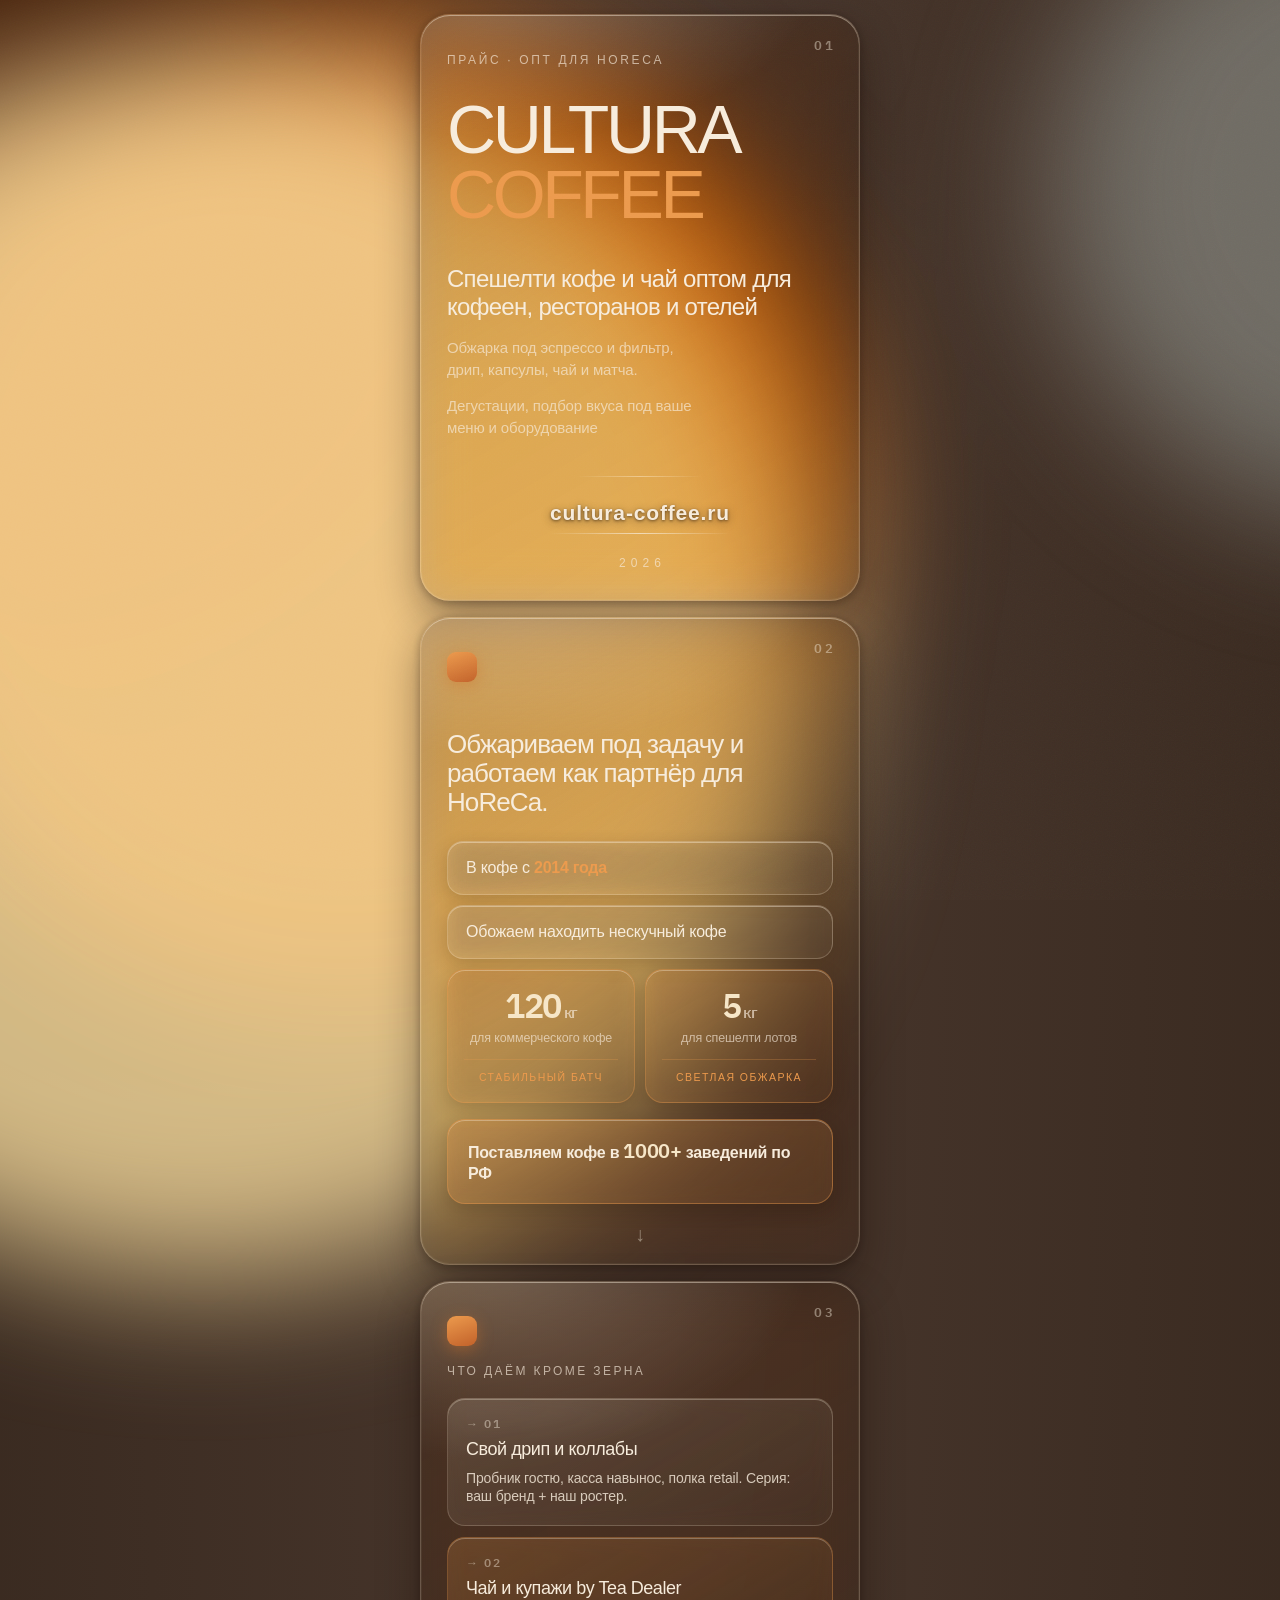
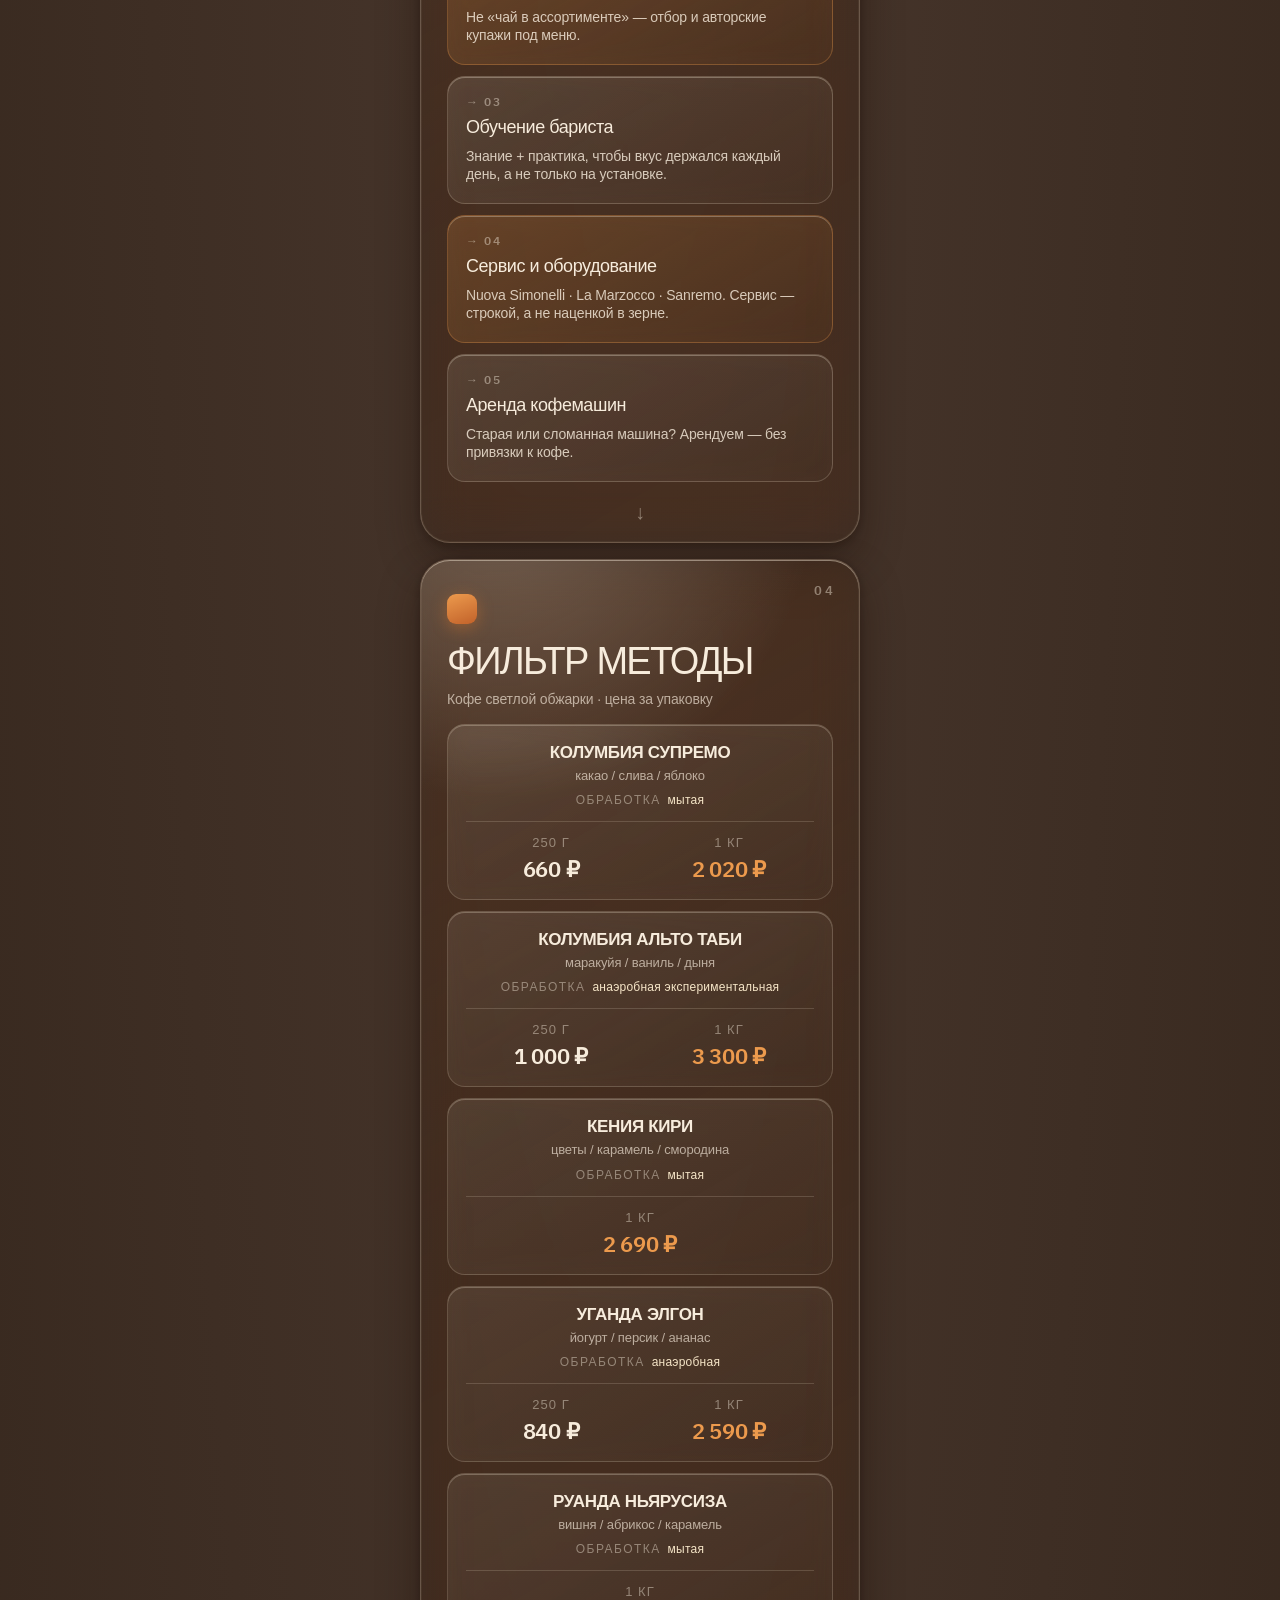
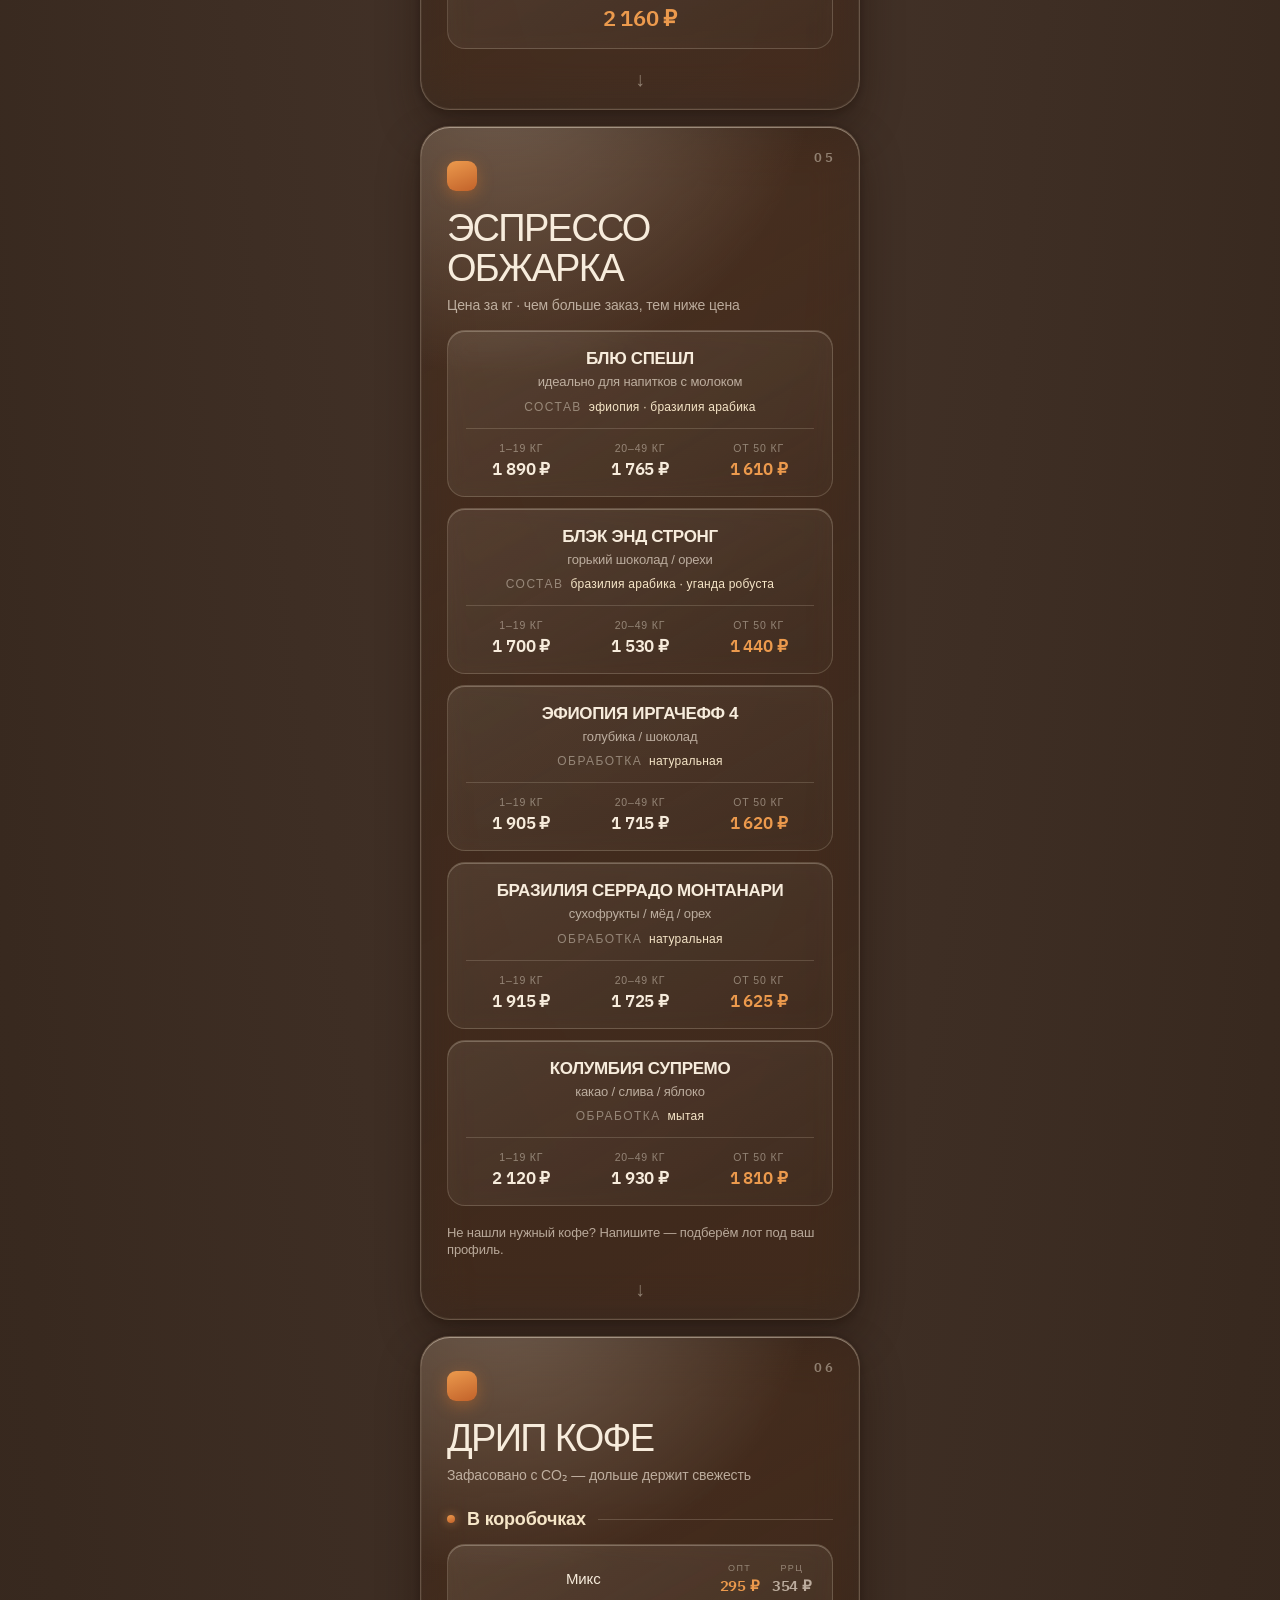
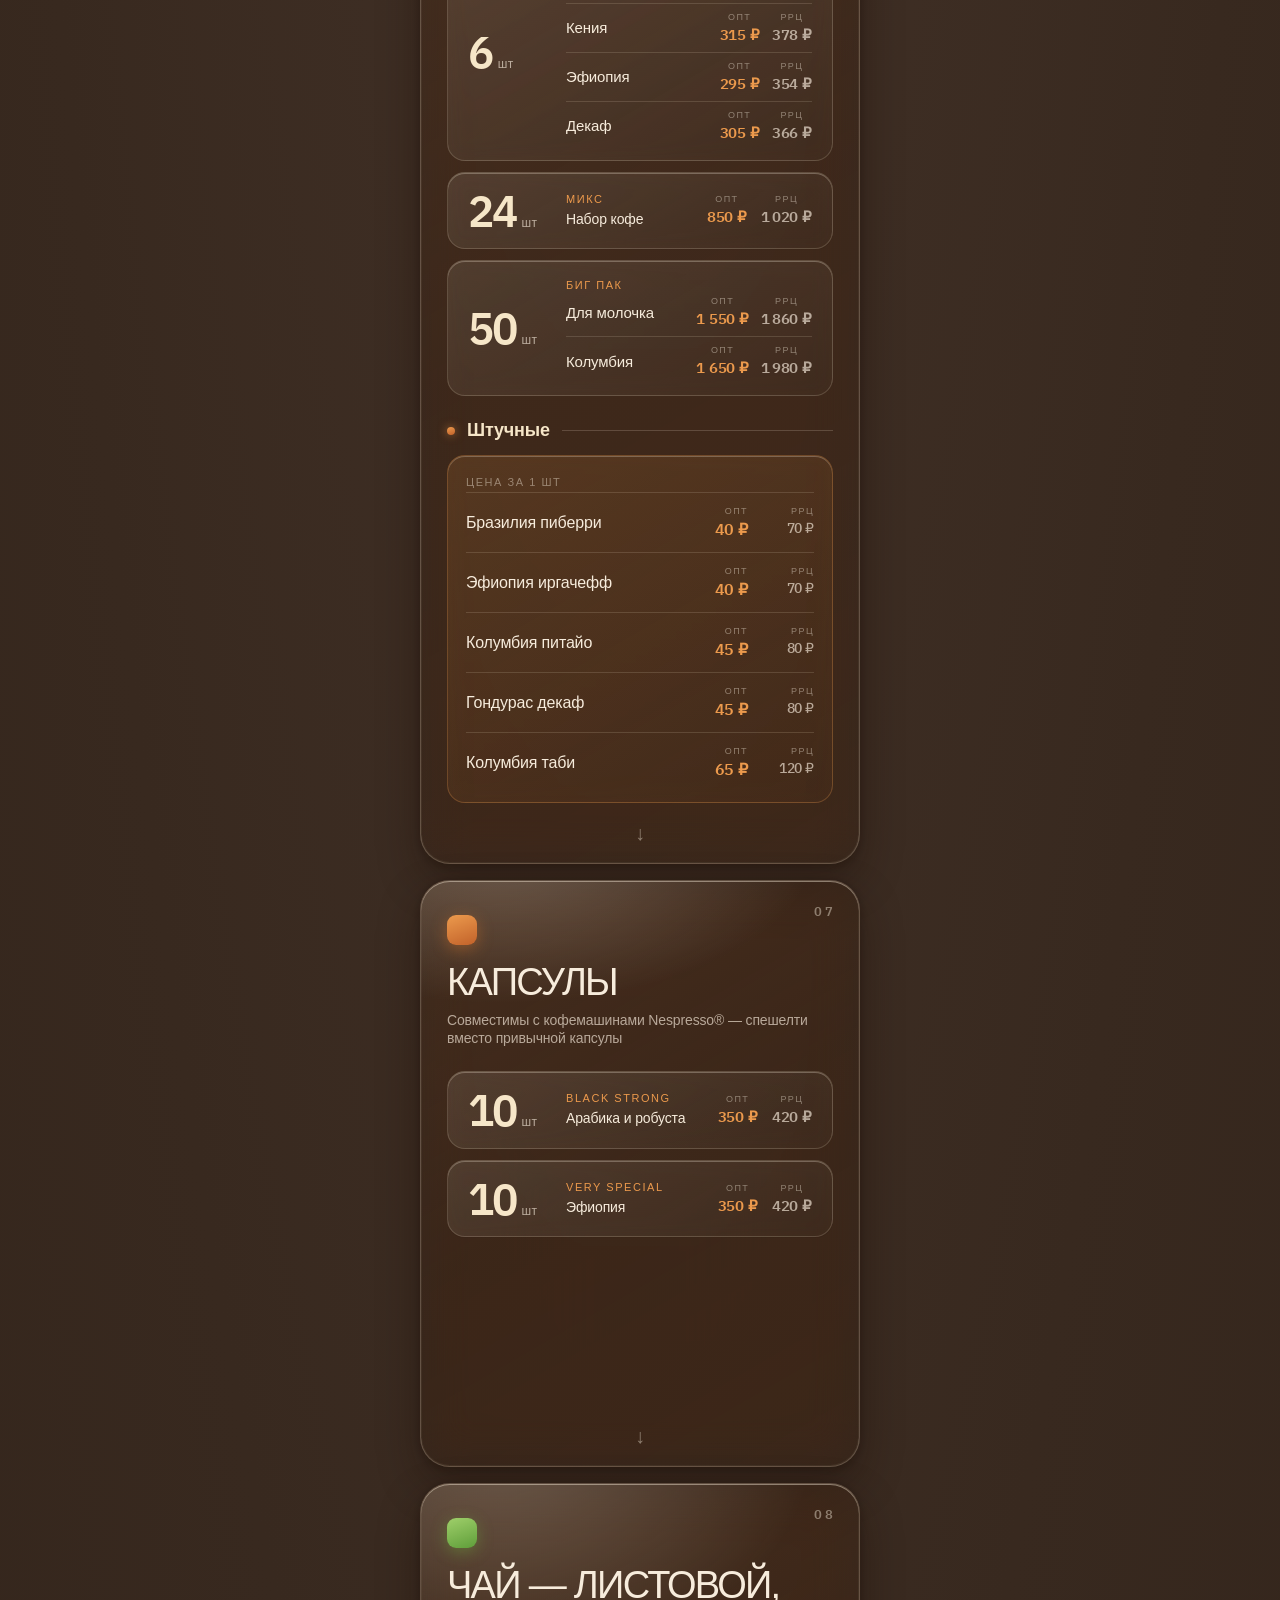
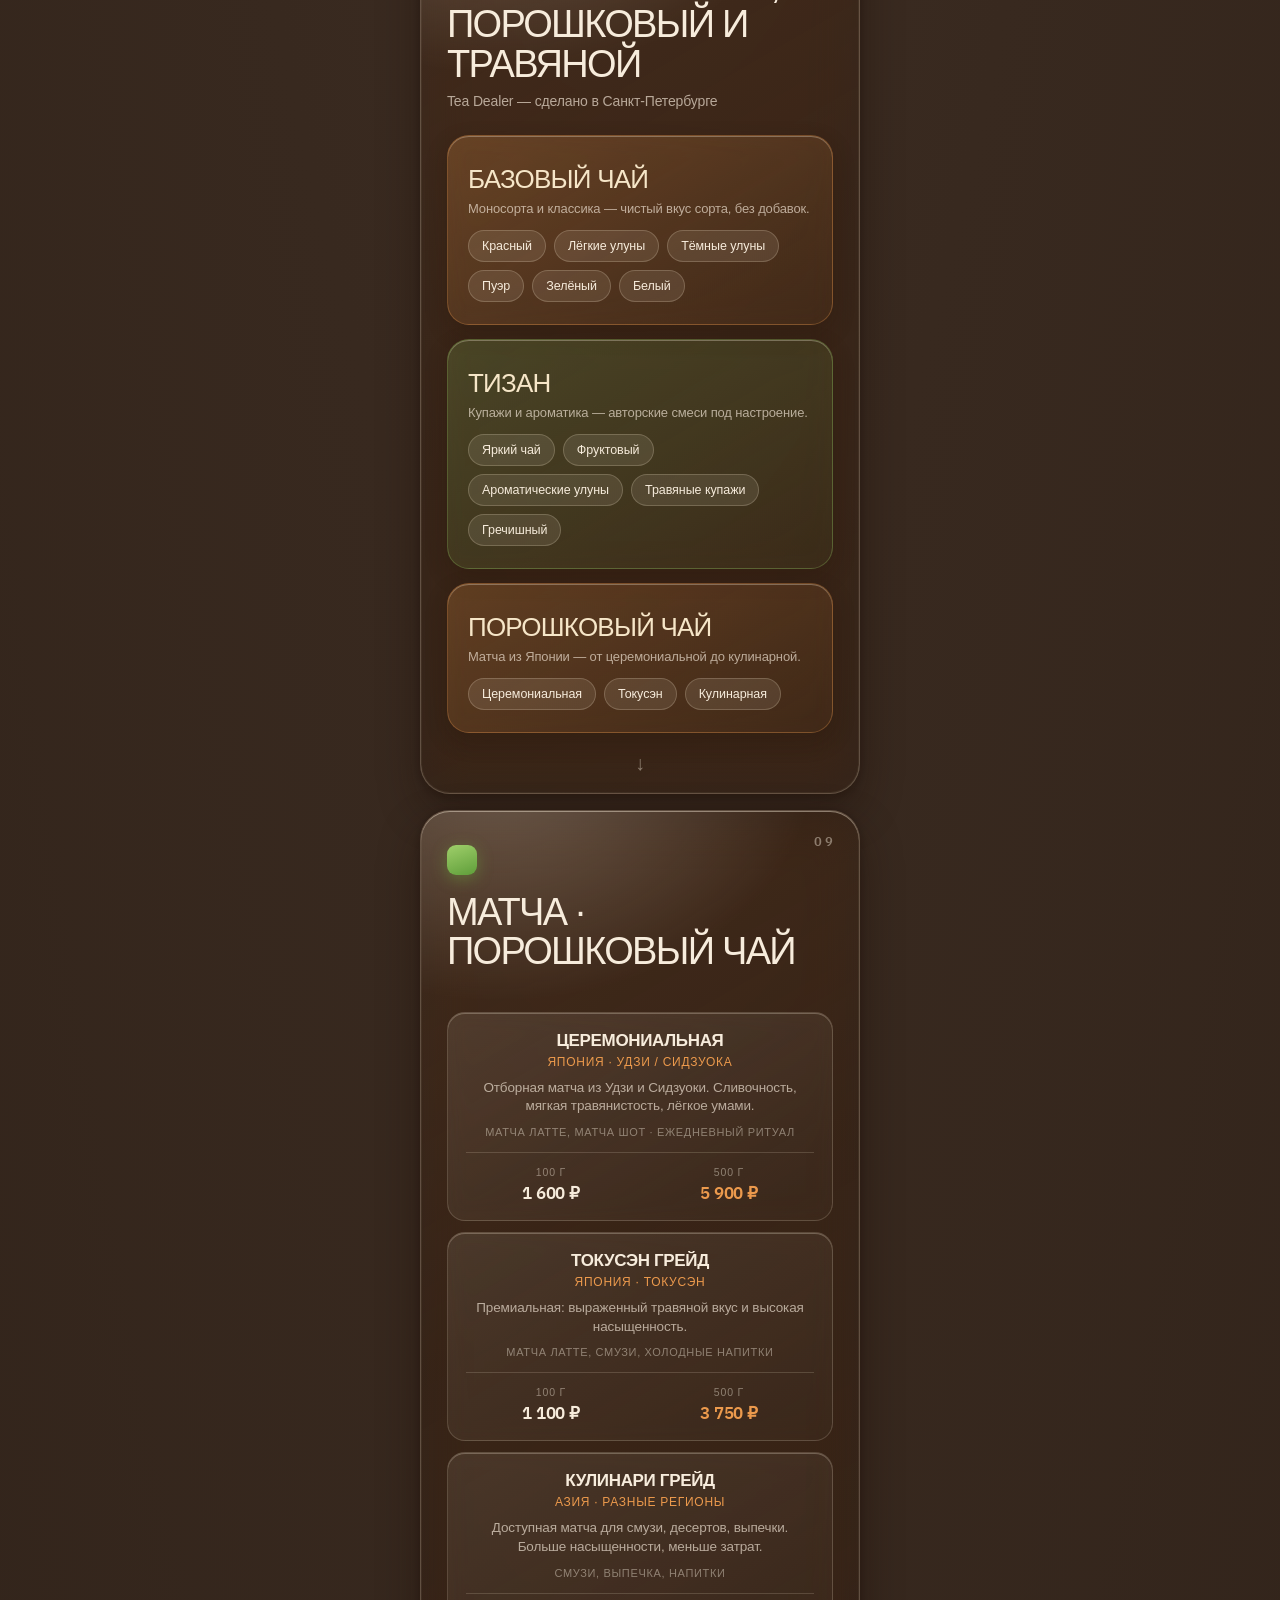
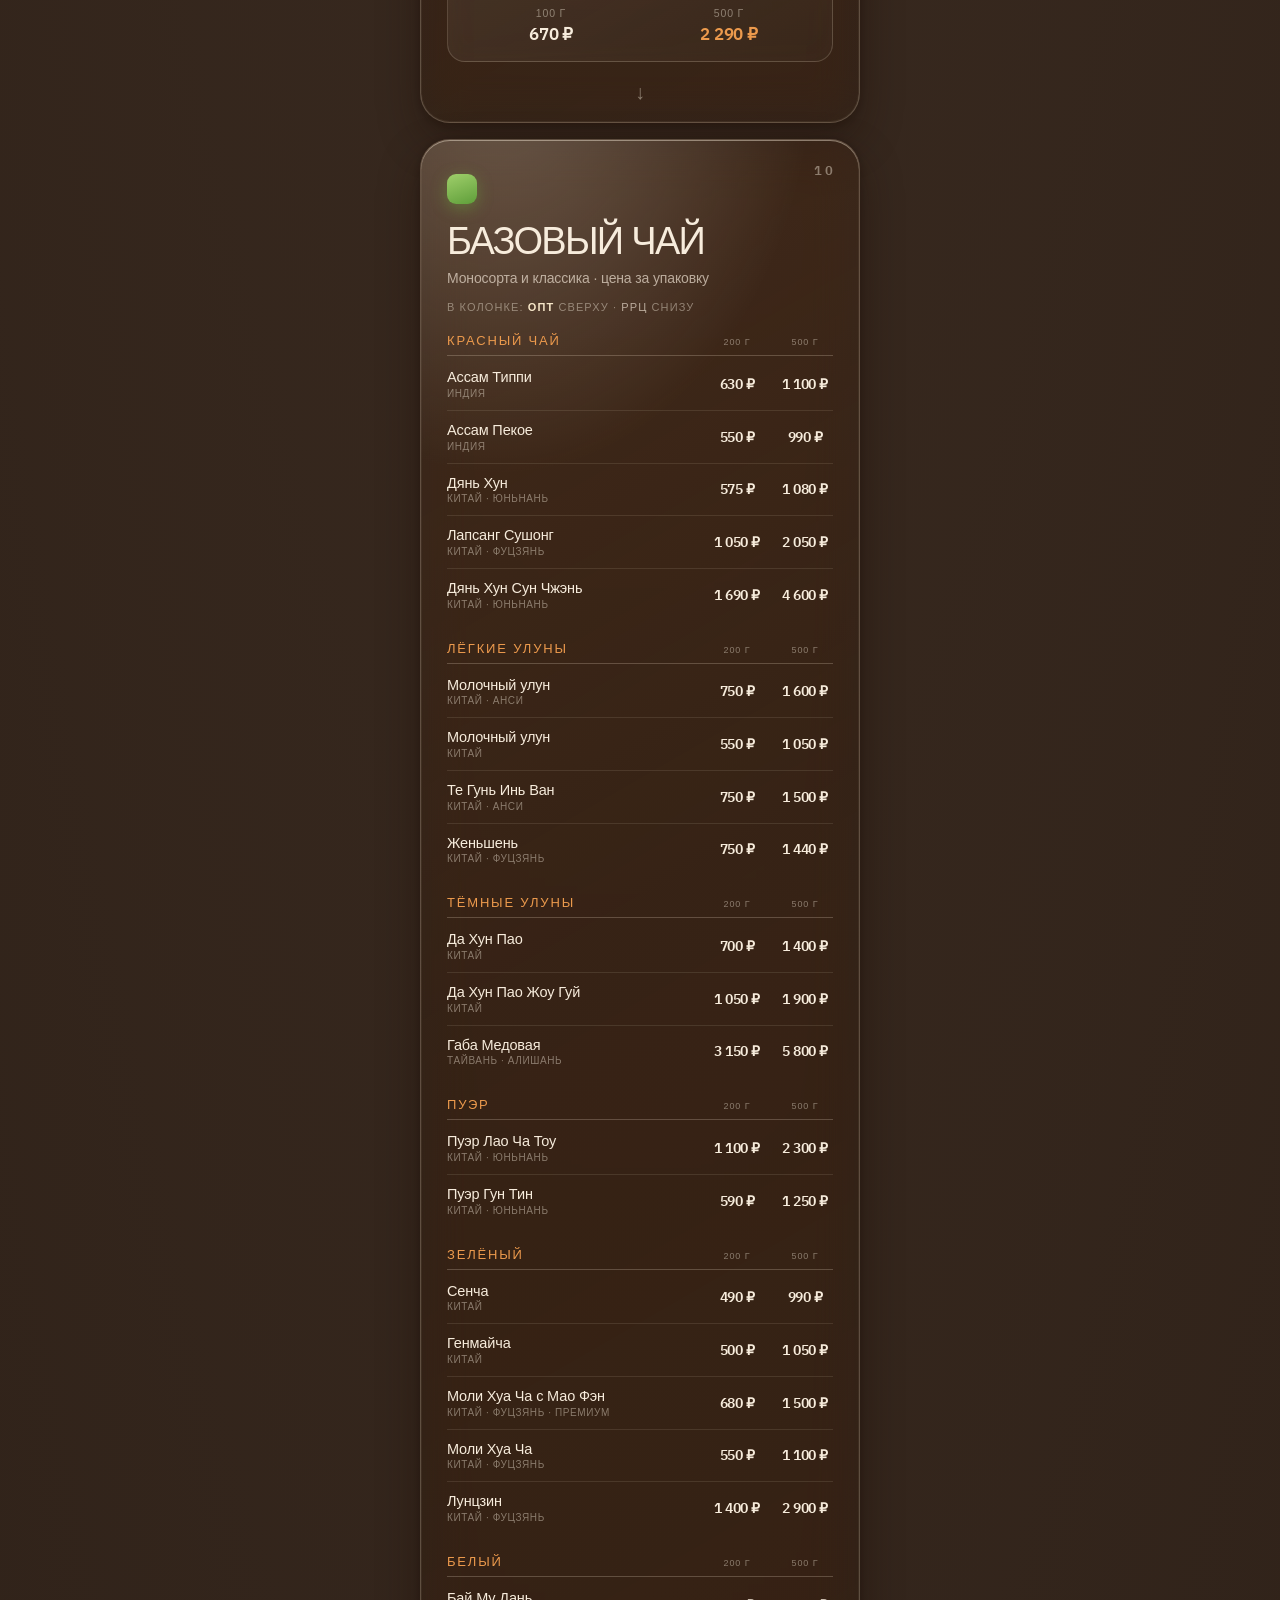
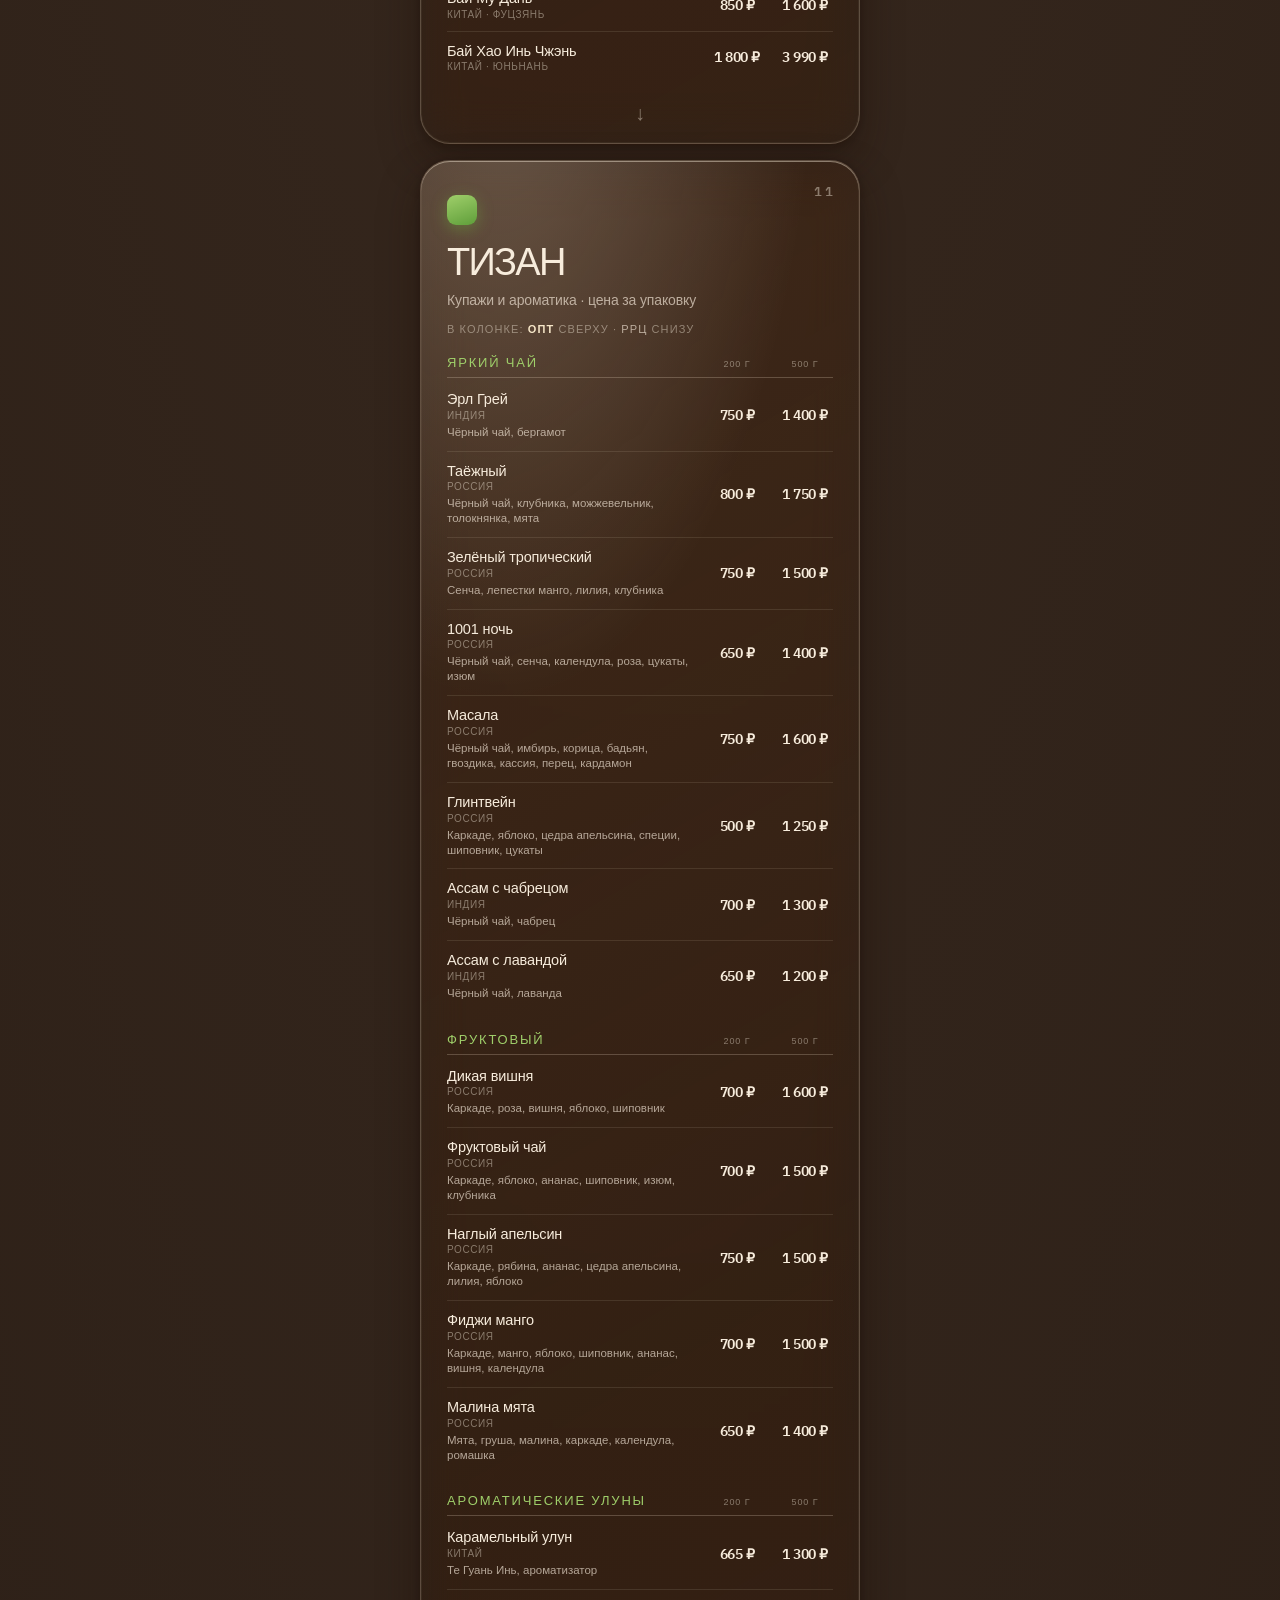
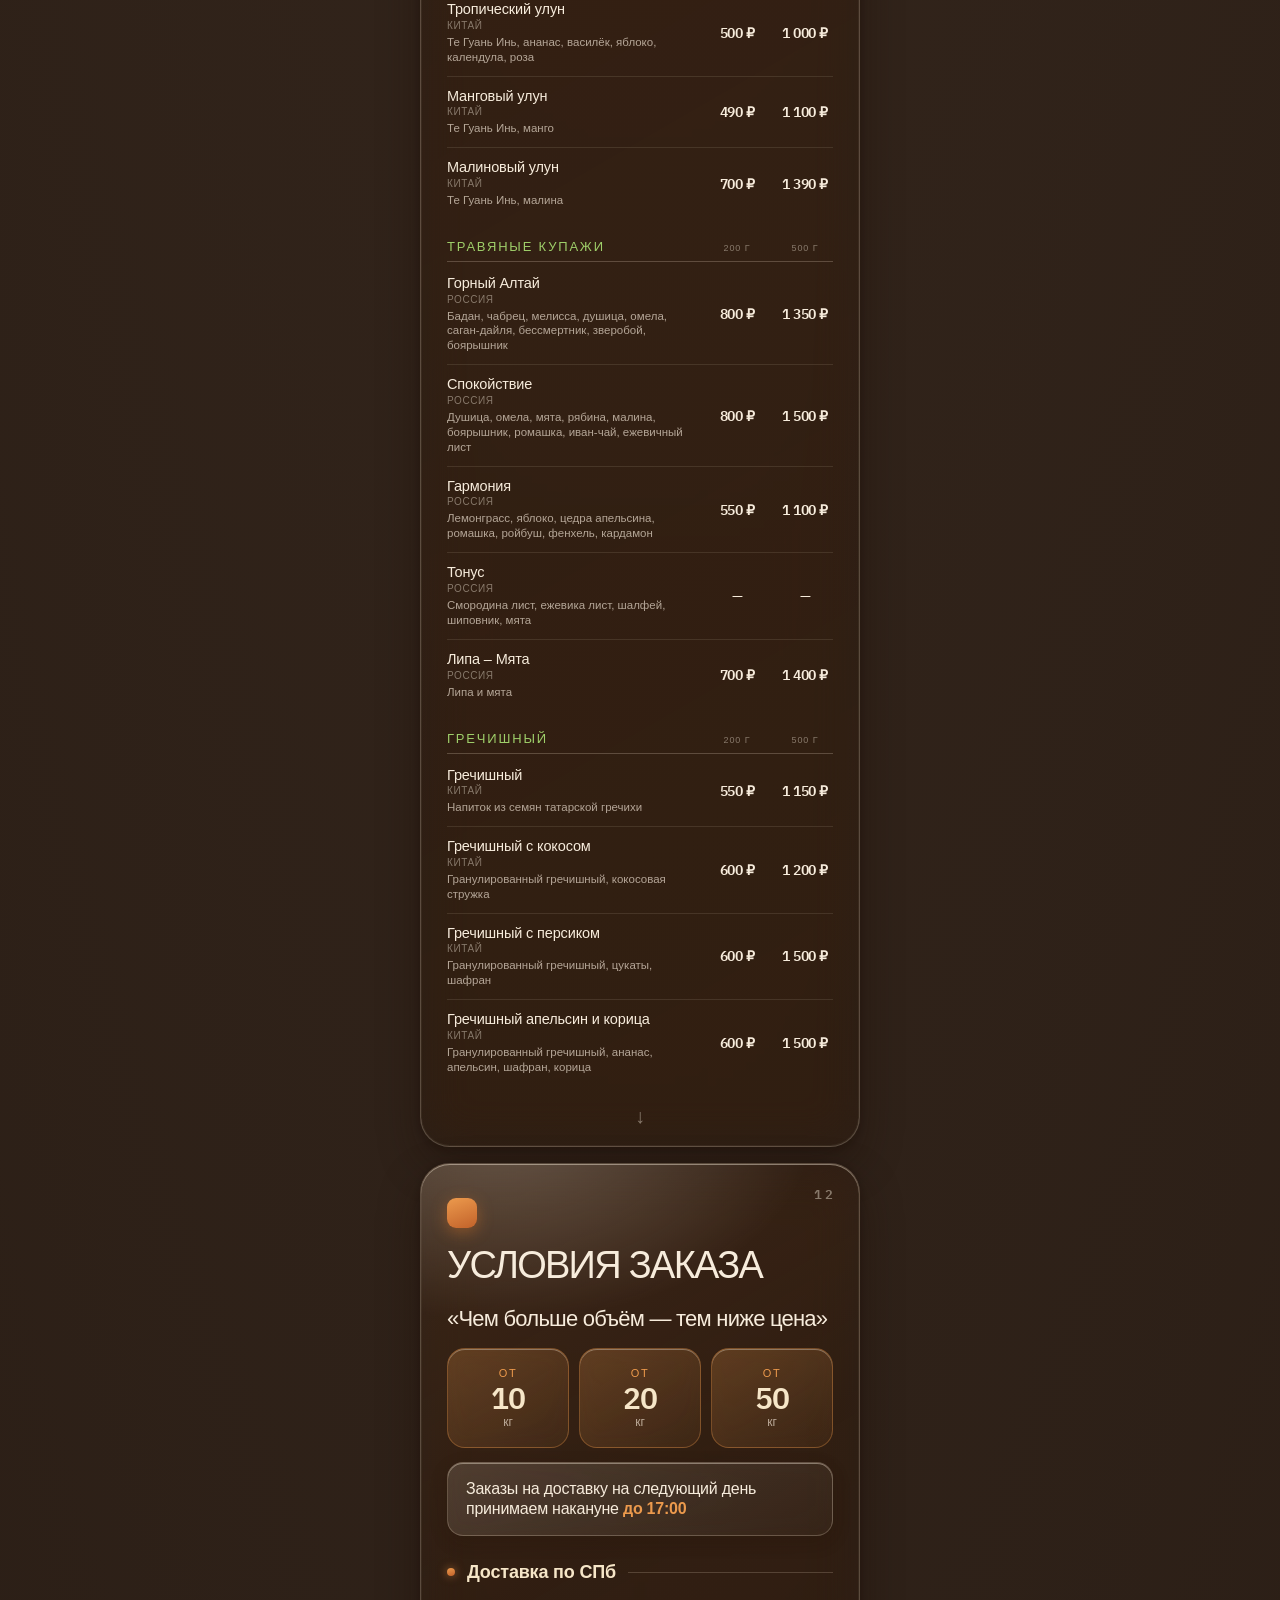
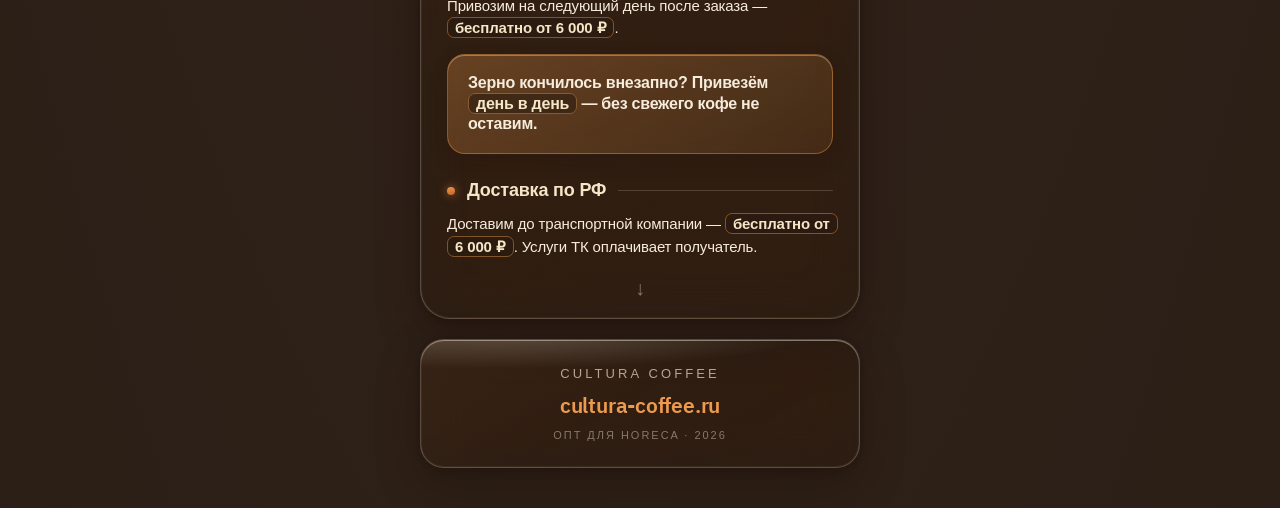
==== commit e08d9285: "Кения кири и Уганда элгон, +3% на три эспрессо-позиции Фильтр: - «Кения элгон» снята, её место занял" ====
--- a/Cultura Coffee - прайс (standalone).html
+++ b/Cultura Coffee - прайс (standalone).html
@@ -178,7 +178,7 @@
   </script>
 
   <script type="__bundler/template">
-"<!DOCTYPE html>\n<html lang=\"ru\"><head>\n<meta charset=\"UTF-8\">\n<meta name=\"viewport\" content=\"width=device-width, initial-scale=1.0, viewport-fit=cover\">\n<title>CULTURA COFFEE — прайс (полный)<\u002Ftitle>\n<style>\n  /* IBM Plex Sans встроен (base64) — без внешних запросов */\n@font-face{font-family:'IBM Plex Sans';font-style:normal;font-weight:500;font-display:swap;src:url([data-uri]) format('woff2');unicode-range:U+0000-00FF,U+0131,U+0152-0153,U+02BB-02BC,U+02C6,U+02DA,U+02DC,U+0304,U+0308,U+0329,U+2000-206F,U+20AC,U+2122,U+2191,U+2193,U+2212,U+2215,U+FEFF,U+FFFD;}\n@font-face{font-family:'IBM Plex Sans';font-style:normal;font-weight:500;font-display:swap;src:url([data-uri]) format('woff2');unicode-range:U+0301,U+0400-045F,U+0490-0491,U+04B0-04B1,U+2116;}\n@font-face{font-family:'IBM Plex Sans';font-style:normal;font-weight:600;font-display:swap;src:url([data-uri]) format('woff2');unicode-range:U+0000-00FF,U+0131,U+0152-0153,U+02BB-02BC,U+02C6,U+02DA,U+02DC,U+0304,U+0308,U+0329,U+2000-206F,U+20AC,U+2122,U+2191,U+2193,U+2212,U+2215,U+FEFF,U+FFFD;}\n@font-face{font-family:'IBM Plex Sans';font-style:normal;font-weight:600;font-display:swap;src:url([data-uri]) format('woff2');unicode-range:U+0301,U+0400-045F,U+0490-0491,U+04B0-04B1,U+2116;}\n  :root{\n    --amber:#ec9a4d; --cream:#f6e6c8; --text:#f7ecdc;\n    --muted:rgba(247,236,220,.66); --faint:rgba(247,236,220,.44);\n    --radius:30px;\n    --sans:\"Helvetica Neue\",Helvetica,Arial,sans-serif;\n    --mono:\"IBM Plex Sans\",\"Helvetica Neue\",Arial,sans-serif;\n    --pad:14px;\n    --glass-bg:linear-gradient(150deg, rgba(70,46,30,.34), rgba(34,22,15,.16) 48%, rgba(20,13,9,.10));\n    --glass-border:rgba(255,238,214,.22);\n    --glass-shadow:0 18px 42px rgba(28,15,6,.42),0 2px 8px rgba(28,15,6,.30),inset 0 1px 0 rgba(255,243,224,.40),inset 0 0 0 1px rgba(255,238,214,.05);\n    --blur:saturate(150%) blur(22px);\n  }\n  *{box-sizing:border-box;} html,body{margin:0;}\n  body{\n    min-height:100vh;\n    background:radial-gradient(140% 120% at 50% 4%, #4a382e 0%, #38291f 42%, #281c14 100%);\n    font-family:var(--sans); color:var(--text); -webkit-font-smoothing:antialiased;\n    padding:var(--pad); padding-top:max(var(--pad),env(safe-area-inset-top)); padding-bottom:max(40px,env(safe-area-inset-bottom));\n  }\n  .bg{ position:fixed; inset:-20%; z-index:0; filter:blur(70px) saturate(125%); pointer-events:none; }\n  .blob{ position:absolute; border-radius:50%; }\n  .blob.b1{ width:74vw;height:74vw; left:-16vw; top:-12vh; background:#3a1c0c; opacity:.95; animation:d1 36s ease-in-out infinite alternate; }\n  .blob.b2{ width:78vw;height:78vw; left:8vw;  top:22vh; background:#d2742a; opacity:.85; animation:d2 42s ease-in-out infinite alternate; }\n  .blob.b3{ width:96vw;height:96vw; left:-12vw; bottom:-22vh; background:#f3dcab; opacity:.8; animation:d3 32s ease-in-out infinite alternate; }\n  .blob.b4{ width:52vw;height:52vw; right:-14vw; top:4vh; background:#bcc6c0; opacity:.42; animation:d1 46s ease-in-out infinite alternate; }\n  @keyframes d1{ to{ transform:translate(7vw,5vh) scale(1.10);} }\n  @keyframes d2{ to{ transform:translate(-6vw,-4vh) scale(1.08);} }\n  @keyframes d3{ to{ transform:translate(5vw,-7vh) scale(1.12);} }\n  @media (prefers-reduced-motion:reduce){ .blob{ animation:none !important; } }\n  .grain{ position:fixed; inset:0; z-index:5; pointer-events:none; opacity:.10; mix-blend-mode:soft-light;\n    background-image:url(\"data:image/svg+xml,%3Csvg xmlns='http://www.w3.org/2000/svg' width='160' height='160'%3E%3Cfilter id='n'%3E%3CfeTurbulence type='fractalNoise' baseFrequency='0.85' numOctaves='2' stitchTiles='stitch'/%3E%3C/filter%3E%3Crect width='100%25' height='100%25' filter='url(%23n)'/%3E%3C/svg%3E\");\n    background-size:160px 160px; }\n\n  .deck{ position:relative; z-index:1; max-width:440px; margin:0 auto; display:flex; flex-direction:column; gap:16px; }\n\n  .card{\n    position:relative; width:100%;\n    min-height:calc((100vw - var(--pad) * 2) * 4 / 3);\n    border-radius:var(--radius); padding:34px 26px 60px;\n    display:flex; flex-direction:column;\n    background:var(--glass-bg); border:1px solid var(--glass-border); box-shadow:var(--glass-shadow);\n    -webkit-backdrop-filter:var(--blur); backdrop-filter:var(--blur);\n    overflow:hidden; isolation:isolate;\n  }\n  @media (min-width:472px){ .card{ min-height:calc(440px * 4 / 3); } }\n  .card::before{ content:\"\"; position:absolute; top:0;left:0;right:0; height:55%;\n    background:radial-gradient(120% 80% at 18% -10%, rgba(255,243,224,.26), rgba(255,243,224,0) 60%); pointer-events:none; z-index:0; }\n  .card > *{ position:relative; z-index:1; }\n  .card__no{ position:absolute; top:22px;right:24px; font-family:var(--mono); font-size:13px;font-weight:600; letter-spacing:.18em; color:var(--faint); z-index:2; }\n  .card__scroll{ position:absolute; left:0;right:0;bottom:20px; text-align:center; font-size:20px;line-height:1; color:var(--faint); }\n\n  .marker{ width:42px;height:42px; border-radius:12px; background:linear-gradient(160deg,var(--amber),#c2622a); margin-bottom:24px; box-shadow:0 4px 16px rgba(210,116,42,.45); }\n  .marker--sm{ width:30px;height:30px;border-radius:9px;margin-bottom:18px; }\n\n  /* ОБЛОЖКА */\n  .hero{ padding:38px 26px 30px; justify-content:space-between; }\n  .hero__eyebrow{ font-size:12px;letter-spacing:.22em;text-transform:uppercase; color:var(--muted); margin-bottom:30px; }\n  .hero h1{ margin:0;font-weight:500; font-size:clamp(46px,15.5vw,68px); line-height:.96;letter-spacing:-.05em;text-transform:uppercase; }\n  .hero h1 .ln2{ color:var(--amber); }\n  .hero__mid{ flex:1 1 auto; display:flex; flex-direction:column; justify-content:center; padding:28px 0; }\n  .hero__offer{ font-size:clamp(20px,5.6vw,24px); line-height:1.18;letter-spacing:-.03em;font-weight:500; }\n  .hero__sub{ margin-top:16px;font-size:15px;line-height:1.45; letter-spacing:-.01em;color:var(--muted);max-width:30ch; }\n  .hero__sub2{ margin-top:14px;font-size:15px;line-height:1.45; letter-spacing:-.01em;color:var(--muted);max-width:30ch; }\n  .hero__bottom{ display:flex;flex-direction:column;align-items:center; }\n  .hero__sign{ display:flex; flex-direction:column; align-items:center; }\n  .hero__rule{ width:124px; height:1px; margin-bottom:24px; background:linear-gradient(90deg,transparent,rgba(255,238,214,.45),transparent); }\n  .hero__site{ position:relative; font-size:21px; font-weight:600; letter-spacing:.04em; color:var(--text); text-decoration:none; padding-bottom:9px;\n    text-shadow:0 1px 3px rgba(28,14,5,.55), 0 2px 10px rgba(28,14,5,.4); }\n  .hero__site::after{ content:\"\"; position:absolute; left:0; right:0; bottom:0; height:1px;\n    background:linear-gradient(90deg,transparent,rgba(247,236,220,.72),transparent); }\n  .hero__foot{ margin-top:22px;text-align:center;font-size:12px;letter-spacing:.42em;text-indent:.42em;text-transform:uppercase;color:var(--muted); }\n\n  /* ЗАГОЛОВКИ */\n  .head h2{ margin:0;font-weight:400; font-size:clamp(30px,8vw,38px); line-height:1.04;letter-spacing:-.045em;text-transform:uppercase; }\n  .head .sub{ margin-top:8px;font-size:14px;line-height:1.3;letter-spacing:-.01em;color:var(--muted); }\n  .eyebrow{ font-size:12px;letter-spacing:.2em;text-transform:uppercase;color:var(--muted); }\n\n  /* О НАС */\n  .story__thesis{ margin-top:30px;font-size:clamp(22px,6vw,26px); line-height:1.12;letter-spacing:-.035em;font-weight:500; }\n  .story__copy{ margin-top:20px;display:flex;flex-direction:column;gap:13px; }\n  .story__copy p{ margin:0;font-size:15.5px;line-height:1.42;letter-spacing:-.01em;color:rgba(247,236,220,.86); }\n  .note{ margin-top:22px;border-radius:20px;padding:22px 22px 24px;\n    background:linear-gradient(150deg, rgba(236,154,77,.26), rgba(236,154,77,.08)); border:1px solid rgba(236,154,77,.34);\n    box-shadow:inset 0 1px 0 rgba(255,243,224,.30); -webkit-backdrop-filter:blur(10px); backdrop-filter:blur(10px); }\n  .note__label{ font-size:11px;letter-spacing:.16em;text-transform:uppercase;color:var(--muted);margin-bottom:12px; }\n  .note__text{ font-size:16px;line-height:1.36;letter-spacing:-.015em; }\n  .note__proof{ margin-top:18px;padding-top:16px;border-top:1px solid rgba(255,243,224,.22); font-size:15px;line-height:1.2;font-weight:600;letter-spacing:-.01em; }\n\n  /* О НАС — факты-кнопки на стекле */\n  .facts{ margin-top:24px; display:flex; flex-direction:column; gap:10px; }\n  .fact{ border-radius:16px; padding:16px 18px; font-size:16px; line-height:1.25; letter-spacing:-.015em;\n    background:linear-gradient(150deg, rgba(255,243,224,.14), rgba(255,243,224,.04));\n    border:1px solid rgba(255,238,214,.22);\n    box-shadow:inset 0 1px 0 rgba(255,243,224,.40), 0 6px 18px rgba(28,15,6,.20);\n    -webkit-backdrop-filter:blur(10px); backdrop-filter:blur(10px); }\n  .fact b{ color:var(--amber); font-weight:600; }\n\n  .probats{ margin-top:10px; display:grid; grid-template-columns:1fr 1fr; gap:10px; }\n  .probat{ border-radius:18px; padding:18px 16px; text-align:center;\n    display:flex; flex-direction:column;\n    background:linear-gradient(150deg, rgba(236,154,77,.24), rgba(236,154,77,.07));\n    border:1px solid rgba(236,154,77,.32);\n    box-shadow:inset 0 1px 0 rgba(255,243,224,.34), 0 6px 18px rgba(28,15,6,.20);\n    -webkit-backdrop-filter:blur(10px); backdrop-filter:blur(10px); }\n  .probat__num{ font-family:var(--mono); font-weight:600; font-size:34px; line-height:1; letter-spacing:-.04em; color:var(--cream); }\n  .probat__num span{ font-size:15px; margin-left:3px; color:var(--muted); }\n  .probat__use{ margin-top:9px; margin-bottom:12px; font-size:12.5px; line-height:1.25; letter-spacing:-.01em; color:var(--muted); }\n  /* margin-top:auto прижимает тег к низу — черта совпадает в обеих карточках */\n  .probat__tag{ margin-top:auto; padding-top:11px; border-top:1px solid rgba(236,154,77,.26);\n    font-size:10.5px; line-height:1.3; letter-spacing:.14em; text-transform:uppercase; color:var(--amber); }\n\n  .proof{ margin-top:16px; border-radius:18px; padding:18px 20px; font-size:16px; line-height:1.3; font-weight:600; letter-spacing:-.015em;\n    background:linear-gradient(150deg, rgba(236,154,77,.30), rgba(236,154,77,.12));\n    border:1px solid rgba(236,154,77,.40);\n    box-shadow:inset 0 1px 0 rgba(255,243,224,.34), 0 6px 18px rgba(28,15,6,.22);\n    -webkit-backdrop-filter:blur(10px); backdrop-filter:blur(10px); }\n  .proof b{ font-family:var(--mono); font-size:20px; color:var(--cream); letter-spacing:-.02em; }\n\n  /* НАПРАВЛЕНИЯ */\n  .kp-list{ margin-top:20px;display:flex;flex-direction:column;gap:11px; }\n  .kp{ border-radius:18px; padding:17px 18px 19px;\n    background:linear-gradient(150deg, rgba(255,243,224,.12), rgba(255,243,224,.03)); border:1px solid rgba(255,238,214,.18);\n    box-shadow:inset 0 1px 0 rgba(255,243,224,.30); -webkit-backdrop-filter:blur(10px); backdrop-filter:blur(10px); }\n  .kp:nth-child(even){ background:linear-gradient(150deg, rgba(236,154,77,.22), rgba(236,154,77,.06)); border-color:rgba(236,154,77,.28); }\n  .kp__idx{ font-family:var(--mono);font-size:12px;font-weight:600;letter-spacing:.14em;text-transform:uppercase;color:var(--faint); }\n  .kp__title{ margin-top:8px;font-size:18px;line-height:1.14;letter-spacing:-.025em;font-weight:500; }\n  .kp__copy{ margin-top:9px;font-size:14px;line-height:1.34;letter-spacing:-.01em;color:rgba(247,236,220,.82); }\n\n  /* ЛЕГЕНДА ЦЕН */\n  .price-legend{ margin-top:14px; font-size:11px; letter-spacing:.1em; text-transform:uppercase; color:var(--faint); }\n  .price-legend b{ color:var(--cream); font-weight:600; }\n  .price-legend i{ color:var(--muted); font-style:normal; }\n\n  /* ПРАЙС · КАРТОЧКА ТОВАРА */\n  .items{ margin-top:16px; display:flex; flex-direction:column; gap:11px; }\n  .item{ border-radius:18px; padding:18px 18px 16px;\n    background:linear-gradient(150deg, rgba(255,243,224,.10), rgba(255,243,224,.03)); border:1px solid rgba(255,238,214,.16);\n    box-shadow:inset 0 1px 0 rgba(255,243,224,.26); -webkit-backdrop-filter:blur(10px); backdrop-filter:blur(10px); text-align:center; }\n  .item__name{ font-size:17px;line-height:1.12;letter-spacing:-.02em;font-weight:600;text-transform:uppercase; }\n  .item__taste{ margin-top:6px;font-size:13px;line-height:1.25;letter-spacing:-.01em;color:var(--muted);text-transform:lowercase; }\n  .item__proc{ margin-top:9px;font-size:12px;letter-spacing:.02em; }\n  .item__proc .lbl{ text-transform:uppercase;letter-spacing:.12em;color:var(--faint);margin-right:7px; }\n  .item__proc .val{ color:var(--cream); }\n\n  /* увеличенная карточка (Колумбия супремо в фильтре) */\n  .item--lg .item__name{ font-size:24px; letter-spacing:-.03em; }\n  .item--lg .item__taste{ margin-top:9px; font-size:18px; }\n  .item--lg .item__proc{ margin-top:9px; font-size:18px; }\n  .item--lg .item__proc .lbl{ font-size:12px; letter-spacing:.12em; margin-right:8px; }\n  .item--lg .item__proc .val{ font-size:18px; }\n\n  /* карточка чая: страна / описание / подходит */\n  .item__from{ margin-top:5px; font-size:12px; letter-spacing:.06em; text-transform:uppercase; color:var(--amber); }\n  .item__desc{ margin-top:10px; font-size:13.5px; line-height:1.38; letter-spacing:-.01em; color:var(--muted); }\n  .item__for{ margin-top:10px; font-size:11px; letter-spacing:.06em; text-transform:uppercase; color:var(--faint); }\n  .marker--tea{ background:linear-gradient(160deg,#9fcf6a,#5f9e3a); box-shadow:0 4px 16px rgba(111,174,63,.42); }\n\n  /* выделенный заголовок секции */\n  .part__title{ display:flex; align-items:center; gap:12px; margin-bottom:14px; font-size:18px; font-weight:600; letter-spacing:-.01em; color:var(--cream); }\n  .part__title::before{ content:\"\"; width:8px;height:8px;border-radius:50%; background:linear-gradient(160deg,var(--amber),#c2622a); box-shadow:0 0 10px rgba(236,154,77,.6); }\n  .part__title--tea::before{ background:linear-gradient(160deg,#9fcf6a,#5f9e3a); box-shadow:0 0 10px rgba(111,174,63,.6); }\n  .part__title::after{ content:\"\"; flex:1 1 auto; height:1px; background:rgba(255,238,214,.18); }\n\n  /* концепт двух акцентов */\n  .concept{ margin-top:24px; display:flex; flex-direction:column; gap:14px; }\n  .concept__block{ border-radius:22px; padding:22px 20px; border:1px solid rgba(255,238,214,.18);\n    box-shadow:inset 0 1px 0 rgba(255,243,224,.30), 0 8px 22px rgba(28,15,6,.22);\n    -webkit-backdrop-filter:blur(12px); backdrop-filter:blur(12px); }\n  .concept__block.is-base{ background:linear-gradient(150deg, rgba(236,154,77,.24), rgba(236,154,77,.06)); border-color:rgba(236,154,77,.30); }\n  .concept__block.is-tisane{ background:linear-gradient(150deg, rgba(143,191,94,.22), rgba(143,191,94,.06)); border-color:rgba(143,191,94,.30); }\n  .concept__kicker{ font-size:11px; letter-spacing:.2em; text-transform:uppercase; }\n  .is-base .concept__kicker{ color:var(--amber); }\n  .is-tisane .concept__kicker{ color:#9fcf6a; }\n  .concept__title{ margin-top:6px; font-size:26px; font-weight:500; letter-spacing:-.03em; text-transform:uppercase; color:var(--cream); }\n  .concept__desc{ margin-top:6px; font-size:13px; color:var(--muted); letter-spacing:-.01em; }\n  .concept__cats{ margin-top:14px; display:flex; flex-wrap:wrap; gap:8px; }\n  .cat-chip{ font-size:12.5px; letter-spacing:-.005em; padding:8px 13px; border-radius:999px; background:rgba(255,243,224,.10); border:1px solid rgba(255,238,214,.20); }\n\n  /* список листового чая */\n  .tea-cat{ margin-top:20px; }\n  .tea-cat__h{ display:flex; align-items:baseline; justify-content:space-between; gap:10px; padding-bottom:7px; margin-bottom:2px; border-bottom:1px solid rgba(255,238,214,.22); }\n  .tea-cat__name{ font-size:13px; letter-spacing:.14em; text-transform:uppercase; color:var(--amber); }\n  .tea-cat.is-tisane .tea-cat__name{ color:#9fcf6a; }\n  .tea-cat__cols{ display:flex; gap:12px; }\n  .tea-cat__cols span{ min-width:56px; text-align:center; font-size:9px; letter-spacing:.1em; text-transform:uppercase; color:var(--faint); }\n  .tea-row{ display:flex; gap:12px; align-items:center; padding:11px 0; border-bottom:1px solid rgba(255,238,214,.10); }\n  .tea-row:last-child{ border-bottom:0; }\n  .tea-row__main{ flex:1 1 auto; min-width:0; }\n  .tea-row__name{ font-size:14.5px; letter-spacing:-.01em; line-height:1.15; }\n  .tea-row__from{ margin-top:2px; font-size:10px; letter-spacing:.06em; text-transform:uppercase; color:var(--faint); }\n  .tea-row__mix{ margin-top:4px; font-size:11.5px; line-height:1.3; color:var(--muted); }\n  .tea-row__prices{ flex:0 0 auto; display:flex; gap:12px; }\n  .tea-price{ min-width:56px; text-align:center; }\n  .tea-price__opt{ font-family:var(--mono); font-weight:600; font-size:13.5px; letter-spacing:-.02em; font-variant-numeric:tabular-nums; color:var(--text); white-space:nowrap; }\n  .tea-price__rrc{ margin-top:1px; font-family:var(--mono); font-weight:500; font-size:10.5px; letter-spacing:-.02em; font-variant-numeric:tabular-nums; color:var(--faint); white-space:nowrap; }\n\n  /* условия заказа */\n  .hl{ color:var(--cream); font-weight:700; background:rgba(40,26,16,.55);\n    padding:1px 7px; border-radius:7px; box-decoration-break:clone; -webkit-box-decoration-break:clone;\n    border:1px solid rgba(236,154,77,.45); }\n  .tiers{ margin-top:16px; display:grid; grid-template-columns:repeat(3,1fr); gap:10px; }\n  .tier{ border-radius:18px; padding:18px 8px; text-align:center;\n    background:linear-gradient(150deg, rgba(236,154,77,.24), rgba(236,154,77,.07)); border:1px solid rgba(236,154,77,.32);\n    box-shadow:inset 0 1px 0 rgba(255,243,224,.34); -webkit-backdrop-filter:blur(10px); backdrop-filter:blur(10px); }\n  .tier__cap{ font-size:11px; letter-spacing:.14em; text-transform:uppercase; color:var(--amber); }\n  .tier__v{ margin-top:4px; font-family:var(--mono); font-weight:600; font-size:30px; line-height:1; letter-spacing:-.04em; color:var(--cream); }\n  .tier__u{ margin-top:2px; font-size:12px; color:var(--muted); }\n  .subhead{ display:flex; align-items:center; gap:12px; margin:26px 0 12px; font-size:18px; font-weight:600; letter-spacing:-.01em; color:var(--cream); }\n  .subhead::before{ content:\"\"; width:8px;height:8px;border-radius:50%; background:linear-gradient(160deg,var(--amber),#c2622a); box-shadow:0 0 10px rgba(236,154,77,.6); }\n  .subhead::after{ content:\"\"; flex:1 1 auto; height:1px; background:rgba(255,238,214,.18); }\n  .deliv{ font-size:15px; line-height:1.5; letter-spacing:-.01em; color:var(--text); }\n\n  /* футер */\n  .footer{ margin-top:4px; border-radius:24px; padding:26px 24px; text-align:center;\n    background:var(--glass-bg); border:1px solid var(--glass-border); box-shadow:var(--glass-shadow);\n    -webkit-backdrop-filter:var(--blur); backdrop-filter:var(--blur); position:relative; overflow:hidden; isolation:isolate; }\n  .footer::before{ content:\"\"; position:absolute; top:0;left:0;right:0; height:60%;\n    background:radial-gradient(120% 80% at 18% -10%, rgba(255,243,224,.22), rgba(255,243,224,0) 60%); pointer-events:none; z-index:0; }\n  .footer > *{ position:relative; z-index:1; }\n  .footer__brand{ font-size:13px; letter-spacing:.24em; text-transform:uppercase; color:var(--muted); }\n  .footer__link{ display:inline-block; margin-top:10px; font-family:var(--mono); font-weight:600; font-size:21px; letter-spacing:-.01em; color:var(--amber); text-decoration:none; }\n  .footer__sub{ margin-top:10px; font-size:11px; letter-spacing:.18em; text-transform:uppercase; color:var(--faint); }\n\n  /* ── версия для печати / сохранения в PDF ── */\n  @media print{\n    *{ -webkit-print-color-adjust:exact !important; print-color-adjust:exact !important; }\n    @page{ margin:8mm; }\n    html,body{ background:#2c2017 !important; padding:0 !important; }\n    .bg, .grain, .card__scroll{ display:none !important; }\n    .deck{ max-width:none !important; gap:0 !important; display:block !important; }\n\n    /* каждый слайд — со своей страницы, фон сплошной (стекло в PDF не живёт) */\n    .card{\n      background:#3a2a20 !important; box-shadow:none !important;\n      -webkit-backdrop-filter:none !important; backdrop-filter:none !important;\n      border:1px solid rgba(255,238,214,.18) !important;\n      min-height:0 !important; margin:0 !important;\n      break-before:page; page-break-before:always;\n      break-inside:auto;\n    }\n    .deck > .card:first-of-type{ break-before:avoid !important; page-break-before:avoid !important; }\n    .card::before{ display:none !important; }\n\n    .footer{\n      background:#3a2a20 !important; box-shadow:none !important;\n      -webkit-backdrop-filter:none !important; backdrop-filter:none !important;\n      break-inside:avoid; page-break-inside:avoid; margin-top:6mm !important;\n    }\n\n    .note,.proof,.fact,.probat,.tier,.kp,.item,.box,.singles,.concept__block,.part__title,.facts .fact{\n      -webkit-backdrop-filter:none !important; backdrop-filter:none !important;\n    }\n\n    /* смысловые единицы — целиком, не рвём между страницами */\n    .item,.box,.kp,.tea-row,.probat,.tier,.single,.variant,.concept__block,.note,.fact,.proof,.tiers,.boxes{\n      break-inside:avoid; page-break-inside:avoid;\n    }\n    /* заголовок не отрывается от своего контента */\n    .head,.part__title,.tea-cat__h,.subhead,.eyebrow,.price-legend,.story__thesis{\n      break-after:avoid; page-break-after:avoid;\n    }\n  }\n\n  /* ценовые колонки: опт (сверху) + ррц (снизу), по центру */\n  .prices{ margin-top:14px; padding-top:13px; border-top:1px solid rgba(255,238,214,.16); display:grid; gap:8px; justify-items:center; }\n  .prices.cols-2{ grid-template-columns:1fr 1fr; }\n  .prices.cols-3{ grid-template-columns:1fr 1fr 1fr; }\n  .pcell{ text-align:center; }\n  .pcell__cap{ font-size:10.5px;letter-spacing:.08em;text-transform:uppercase;color:var(--faint);white-space:nowrap; }\n  .pcell__opt{ margin-top:4px; font-family:var(--mono); font-weight:600; font-size:17px; letter-spacing:-.01em;\n    font-variant-numeric:tabular-nums; font-feature-settings:\"tnum\" 1; color:var(--text); white-space:nowrap; }\n  .pcell__rrc{ margin-top:1px; font-family:var(--mono); font-weight:500; font-size:13px; letter-spacing:-.01em;\n    font-variant-numeric:tabular-nums; font-feature-settings:\"tnum\" 1; color:var(--faint); white-space:nowrap; }\n  .pcell--best .pcell__opt{ color:var(--amber); }\n  .card--big .pcell__cap{ font-size:13px; }\n  .card--big .pcell__opt{ font-size:22px; }\n\n  .price-foot{ margin-top:18px;font-size:13px;line-height:1.35;letter-spacing:-.01em;color:var(--muted); }\n\n  /* ДРИП */\n  .part{ margin-top:24px; }\n  .part__label{ display:flex; align-items:center; gap:12px; font-size:12px; letter-spacing:.2em; text-transform:uppercase; color:var(--faint); margin-bottom:14px; }\n  .part__label::after{ content:\"\"; flex:1 1 auto; height:1px; background:rgba(255,238,214,.18); }\n\n  .boxes{ display:flex; flex-direction:column; gap:11px; }\n  .box{ border-radius:18px; padding:18px 20px;\n    background:linear-gradient(150deg, rgba(255,243,224,.11), rgba(255,243,224,.03)); border:1px solid rgba(255,238,214,.16);\n    box-shadow:inset 0 1px 0 rgba(255,243,224,.28); -webkit-backdrop-filter:blur(10px); backdrop-filter:blur(10px);\n    display:flex; align-items:center; gap:18px; }\n  .box__qty{ flex:0 0 auto; display:flex; align-items:baseline; gap:6px; min-width:80px; }\n  .box__num{ font-family:var(--mono); font-weight:600; font-size:clamp(34px,9.5vw,44px); line-height:.9; letter-spacing:-.05em; color:var(--cream); }\n  .box__unit{ font-size:12px; letter-spacing:.02em; color:var(--muted); text-transform:lowercase; }\n  .box__body{ flex:1 1 auto; }\n  .box__kind{ font-size:11px; letter-spacing:.14em; text-transform:uppercase; color:var(--amber); margin-bottom:5px; }\n  .box__fill{ font-size:14px; line-height:1.3; letter-spacing:-.01em; color:var(--text); }\n  .box__price{ flex:0 0 auto; align-self:center; display:flex; gap:14px; align-items:flex-start; }\n  .box__opt{ font-family:var(--mono); font-weight:600; font-size:17px; letter-spacing:-.01em; font-variant-numeric:tabular-nums; color:var(--text); white-space:nowrap; }\n  .box__rrc{ margin-top:1px; font-family:var(--mono); font-weight:500; font-size:13px; letter-spacing:-.01em; font-variant-numeric:tabular-nums; color:var(--faint); white-space:nowrap; }\n\n  .box--variants{ align-items:center; }\n  .variants{ display:flex; flex-direction:column; }\n  .variant{ display:flex; align-items:center; justify-content:space-between; gap:14px; padding:8px 0; border-top:1px solid rgba(255,238,214,.14); }\n  .variant:first-child{ border-top:0; padding-top:0; }\n  .variant:last-child{ padding-bottom:0; }\n  .variant__name{ font-size:15px; letter-spacing:-.01em; }\n  .variant__prices{ display:flex; gap:12px; align-items:flex-start; }\n  .variant__opt{ font-family:var(--mono); font-weight:600; font-size:15px; letter-spacing:-.01em; font-variant-numeric:tabular-nums; color:var(--text); white-space:nowrap; }\n  .variant__rrc{ font-family:var(--mono); font-weight:500; font-size:12px; letter-spacing:-.01em; font-variant-numeric:tabular-nums; color:var(--faint); white-space:nowrap; }\n  .variant--min .variant__opt{ color:var(--amber); }\n\n  .singles{ border-radius:18px; padding:8px 18px 10px;\n    background:linear-gradient(150deg, rgba(236,154,77,.16), rgba(236,154,77,.05)); border:1px solid rgba(236,154,77,.26);\n    box-shadow:inset 0 1px 0 rgba(255,243,224,.26); -webkit-backdrop-filter:blur(10px); backdrop-filter:blur(10px); }\n  .singles__cap{ font-size:11px; letter-spacing:.14em; text-transform:uppercase; color:var(--faint); padding:12px 0 4px; }\n  .single{ display:flex; align-items:center; justify-content:space-between; gap:14px; padding:13px 0; border-top:1px solid rgba(255,238,214,.14); }\n  .single:first-of-type{ border-top:0; }\n  .single__name{ font-size:16px; letter-spacing:-.01em; }\n  .single__prices{ display:flex; flex-direction:row; align-items:flex-start; gap:18px; }\n  .spp{ display:flex; flex-direction:column; align-items:flex-end; min-width:48px; }\n  .spp__lbl{ font-size:9px; letter-spacing:.16em; text-transform:uppercase; color:var(--faint); margin-bottom:3px; }\n  .single__opt{ font-family:var(--mono); font-weight:600; font-size:16px; letter-spacing:-.01em; font-variant-numeric:tabular-nums; color:var(--amber); white-space:nowrap; }\n  .single__rrc{ font-family:var(--mono); font-weight:500; font-size:14px; letter-spacing:-.01em; font-variant-numeric:tabular-nums; color:var(--muted); white-space:nowrap; }\n\n  /* пары цен с подписями над ценой (только боксы дрипа) */\n  .pp{ display:flex; flex-direction:column; align-items:center; }\n  .pp__lbl{ font-size:9px; letter-spacing:.16em; text-transform:uppercase; color:var(--faint); margin-bottom:3px; }\n  .pp__opt{ font-family:var(--mono); font-weight:600; font-size:15px; letter-spacing:-.01em; font-variant-numeric:tabular-nums; color:var(--amber); white-space:nowrap; }\n  .pp__rrc{ font-family:var(--mono); font-weight:600; font-size:15px; letter-spacing:-.01em; font-variant-numeric:tabular-nums; color:var(--muted); white-space:nowrap; }\n  .variant--min .pp__opt{ color:var(--amber); }\n<\u002Fstyle>\n<\u002Fhead>\n<body>\n  <div class=\"bg\" aria-hidden=\"true\">\n    <span class=\"blob b1\"><\u002Fspan><span class=\"blob b2\"><\u002Fspan><span class=\"blob b3\"><\u002Fspan><span class=\"blob b4\"><\u002Fspan>\n  <\u002Fdiv>\n\n  <main class=\"deck\">\n\n    <!-- 01 ОБЛОЖКА -->\n    <section class=\"card hero\">\n      <span class=\"card__no\">01<\u002Fspan>\n      <div class=\"hero__top\">\n        <div class=\"hero__eyebrow\">Прайс · опт для HoReCa<\u002Fdiv>\n        <h1>Cultura<br><span class=\"ln2\">Coffee<\u002Fspan><\u002Fh1>\n      <\u002Fdiv>\n      <div class=\"hero__mid\">\n        <div class=\"hero__offer\">Спешелти кофе и чай оптом для кофеен, ресторанов и отелей<\u002Fdiv>\n        <div class=\"hero__sub\">Обжарка под эспрессо и фильтр, дрип, капсулы, чай и матча.<\u002Fdiv>\n        <div class=\"hero__sub2\">Дегустации, подбор вкуса под ваше меню и оборудование<\u002Fdiv>\n      <\u002Fdiv>\n      <div class=\"hero__bottom\">\n        <div class=\"hero__sign\">\n          <div class=\"hero__rule\"><\u002Fdiv>\n          <a class=\"hero__site\" href=\"https://cultura-coffee.ru\" target=\"_blank\" rel=\"noopener noreferrer\">cultura-coffee.ru<\u002Fa>\n        <\u002Fdiv>\n        <div class=\"hero__foot\">2026<\u002Fdiv>\n      <\u002Fdiv>\n    <\u002Fsection>\n\n    <!-- 02 О НАС -->\n    <section class=\"card\">\n      <span class=\"card__no\">02<\u002Fspan>\n      <div class=\"head\"><div class=\"marker marker--sm\"><\u002Fdiv><\u002Fdiv>\n      <div class=\"story__thesis\">Обжариваем под задачу и работаем как партнёр для HoReCa.<\u002Fdiv>\n\n      <div class=\"facts\">\n        <div class=\"fact\">В кофе с <b>2014 года<\u002Fb><\u002Fdiv>\n        <div class=\"fact\">Обожаем находить нескучный кофе<\u002Fdiv>\n      <\u002Fdiv>\n\n      <div class=\"probats\">\n        <div class=\"probat\">\n          <div class=\"probat__num\">120<span>кг<\u002Fspan><\u002Fdiv>\n          <div class=\"probat__use\">для коммерческого кофе<\u002Fdiv>\n          <div class=\"probat__tag\">стабильный батч<\u002Fdiv>\n        <\u002Fdiv>\n        <div class=\"probat\">\n          <div class=\"probat__num\">5<span>кг<\u002Fspan><\u002Fdiv>\n          <div class=\"probat__use\">для спешелти лотов<\u002Fdiv>\n          <div class=\"probat__tag\">светлая обжарка<\u002Fdiv>\n        <\u002Fdiv>\n      <\u002Fdiv>\n\n      <div class=\"proof\">Поставляем кофе в <b>1000+<\u002Fb> заведений по РФ<\u002Fdiv>\n\n      <div class=\"card__scroll\" aria-hidden=\"true\">↓<\u002Fdiv>\n    <\u002Fsection>\n\n    <!-- 03 НАПРАВЛЕНИЯ -->\n    <section class=\"card\">\n      <span class=\"card__no\">03<\u002Fspan>\n      <div class=\"head\"><div class=\"marker marker--sm\"><\u002Fdiv><\u002Fdiv>\n      <div class=\"eyebrow\">Что даём кроме зерна<\u002Fdiv>\n      <div class=\"kp-list\">\n        <div class=\"kp\"><div class=\"kp__idx\">→ 01<\u002Fdiv><div class=\"kp__title\">Свой дрип и коллабы<\u002Fdiv><div class=\"kp__copy\">Пробник гостю, касса навынос, полка retail. Серия: ваш бренд + наш ростер.<\u002Fdiv><\u002Fdiv>\n        <div class=\"kp\"><div class=\"kp__idx\">→ 02<\u002Fdiv><div class=\"kp__title\">Чай и купажи by Tea Dealer<\u002Fdiv><div class=\"kp__copy\">Не «чай в ассортименте» — отбор и авторские купажи под меню.<\u002Fdiv><\u002Fdiv>\n        <div class=\"kp\"><div class=\"kp__idx\">→ 03<\u002Fdiv><div class=\"kp__title\">Обучение бариста<\u002Fdiv><div class=\"kp__copy\">Знание + практика, чтобы вкус держался каждый день, а не только на установке.<\u002Fdiv><\u002Fdiv>\n        <div class=\"kp\"><div class=\"kp__idx\">→ 04<\u002Fdiv><div class=\"kp__title\">Сервис и оборудование<\u002Fdiv><div class=\"kp__copy\">Nuova Simonelli · La Marzocco · Sanremo. Сервис — строкой, а не наценкой в зерне.<\u002Fdiv><\u002Fdiv>\n        <div class=\"kp\"><div class=\"kp__idx\">→ 05<\u002Fdiv><div class=\"kp__title\">Аренда кофемашин<\u002Fdiv><div class=\"kp__copy\">Старая или сломанная машина? Арендуем — без привязки к кофе.<\u002Fdiv><\u002Fdiv>\n      <\u002Fdiv>\n      <div class=\"card__scroll\" aria-hidden=\"true\">↓<\u002Fdiv>\n    <\u002Fsection>\n\n    <!-- 04 ФИЛЬТР -->\n    <section class=\"card card--big\">\n      <span class=\"card__no\">04<\u002Fspan>\n      <div class=\"head\">\n        <div class=\"marker marker--sm\"><\u002Fdiv>\n        <h2>Фильтр методы<\u002Fh2>\n        <div class=\"sub\">Кофе светлой обжарки · цена за упаковку<\u002Fdiv>\n      <\u002Fdiv>\n\n      <div class=\"items\">\n        <div class=\"item\">\n          <div class=\"item__name\">Колумбия супремо<\u002Fdiv>\n          <div class=\"item__taste\">какао / слива / яблоко<\u002Fdiv>\n          <div class=\"item__proc\"><span class=\"lbl\">Обработка<\u002Fspan><span class=\"val\">мытая<\u002Fspan><\u002Fdiv>\n          <div class=\"prices cols-2\">\n            <div class=\"pcell\"><div class=\"pcell__cap\">250 г<\u002Fdiv><div class=\"pcell__opt\">660 ₽<\u002Fdiv><\u002Fdiv>\n            <div class=\"pcell pcell--best\"><div class=\"pcell__cap\">1 кг<\u002Fdiv><div class=\"pcell__opt\">2 020 ₽<\u002Fdiv><\u002Fdiv>\n          <\u002Fdiv>\n        <\u002Fdiv>\n\n        <div class=\"item\">\n          <div class=\"item__name\">Колумбия альто таби<\u002Fdiv>\n          <div class=\"item__taste\">маракуйя / ваниль / дыня<\u002Fdiv>\n          <div class=\"item__proc\"><span class=\"lbl\">Обработка<\u002Fspan><span class=\"val\">анаэробная экспериментальная<\u002Fspan><\u002Fdiv>\n          <div class=\"prices cols-2\">\n            <div class=\"pcell\"><div class=\"pcell__cap\">250 г<\u002Fdiv><div class=\"pcell__opt\">1 000 ₽<\u002Fdiv><\u002Fdiv>\n            <div class=\"pcell pcell--best\"><div class=\"pcell__cap\">1 кг<\u002Fdiv><div class=\"pcell__opt\">3 300 ₽<\u002Fdiv><\u002Fdiv>\n          <\u002Fdiv>\n        <\u002Fdiv>\n\n        <div class=\"item\">\n          <div class=\"item__name\">Кения элгон<\u002Fdiv>\n          <div class=\"item__taste\">мармелад / абрикос / чёрная смородина<\u002Fdiv>\n          <div class=\"item__proc\"><span class=\"lbl\">Обработка<\u002Fspan><span class=\"val\">натуральная<\u002Fspan><\u002Fdiv>\n          <div class=\"prices cols-2\">\n            <div class=\"pcell\"><div class=\"pcell__cap\">250 г<\u002Fdiv><div class=\"pcell__opt\">860 ₽<\u002Fdiv><\u002Fdiv>\n            <div class=\"pcell pcell--best\"><div class=\"pcell__cap\">1 кг<\u002Fdiv><div class=\"pcell__opt\">2 590 ₽<\u002Fdiv><\u002Fdiv>\n          <\u002Fdiv>\n        <\u002Fdiv>\n\n        <div class=\"item\">\n          <div class=\"item__name\">Руанда ньярусиза<\u002Fdiv>\n          <div class=\"item__taste\">вишня / абрикос / карамель<\u002Fdiv>\n          <div class=\"item__proc\"><span class=\"lbl\">Обработка<\u002Fspan><span class=\"val\">мытая<\u002Fspan><\u002Fdiv>\n          <div class=\"prices cols-2\" style=\"justify-content:center;\">\n            <div class=\"pcell pcell--best\"><div class=\"pcell__cap\">1 кг<\u002Fdiv><div class=\"pcell__opt\">2 160 ₽<\u002Fdiv><\u002Fdiv>\n          <\u002Fdiv>\n        <\u002Fdiv>\n\n\n      <\u002Fdiv>\n      <div class=\"card__scroll\" aria-hidden=\"true\">↓<\u002Fdiv>\n    <\u002Fsection>\n\n    <!-- 05 ЭСПРЕССО -->\n    <section class=\"card\">\n      <span class=\"card__no\">05<\u002Fspan>\n      <div class=\"head\">\n        <div class=\"marker marker--sm\"><\u002Fdiv>\n        <h2>Эспрессо обжарка<\u002Fh2>\n        <div class=\"sub\">Цена за кг · чем больше заказ, тем ниже цена<\u002Fdiv>\n      <\u002Fdiv>\n      <div class=\"items\">\n        <div class=\"item\">\n          <div class=\"item__name\">Блю спешл<\u002Fdiv>\n          <div class=\"item__taste\">идеально для напитков с молоком<\u002Fdiv>\n          <div class=\"item__proc\"><span class=\"lbl\">Состав<\u002Fspan><span class=\"val\">эфиопия · бразилия арабика<\u002Fspan><\u002Fdiv>\n          <div class=\"prices cols-3\">\n            <div class=\"pcell\"><div class=\"pcell__cap\">1–19 кг<\u002Fdiv><div class=\"pcell__opt\">1 890 ₽<\u002Fdiv><\u002Fdiv>\n            <div class=\"pcell\"><div class=\"pcell__cap\">20–49 кг<\u002Fdiv><div class=\"pcell__opt\">1 765 ₽<\u002Fdiv><\u002Fdiv>\n            <div class=\"pcell pcell--best\"><div class=\"pcell__cap\">от 50 кг<\u002Fdiv><div class=\"pcell__opt\">1 610 ₽<\u002Fdiv><\u002Fdiv>\n          <\u002Fdiv>\n        <\u002Fdiv>\n\n        <div class=\"item\">\n          <div class=\"item__name\">Блэк энд стронг<\u002Fdiv>\n          <div class=\"item__taste\">горький шоколад / орехи<\u002Fdiv>\n          <div class=\"item__proc\"><span class=\"lbl\">Состав<\u002Fspan><span class=\"val\">бразилия арабика · уганда робуста<\u002Fspan><\u002Fdiv>\n          <div class=\"prices cols-3\">\n            <div class=\"pcell\"><div class=\"pcell__cap\">1–19 кг<\u002Fdiv><div class=\"pcell__opt\">1 650 ₽<\u002Fdiv><\u002Fdiv>\n            <div class=\"pcell\"><div class=\"pcell__cap\">20–49 кг<\u002Fdiv><div class=\"pcell__opt\">1 485 ₽<\u002Fdiv><\u002Fdiv>\n            <div class=\"pcell pcell--best\"><div class=\"pcell__cap\">от 50 кг<\u002Fdiv><div class=\"pcell__opt\">1 400 ₽<\u002Fdiv><\u002Fdiv>\n          <\u002Fdiv>\n        <\u002Fdiv>\n\n        <div class=\"item\">\n          <div class=\"item__name\">Эфиопия иргачефф 4<\u002Fdiv>\n          <div class=\"item__taste\">голубика / шоколад<\u002Fdiv>\n          <div class=\"item__proc\"><span class=\"lbl\">Обработка<\u002Fspan><span class=\"val\">натуральная<\u002Fspan><\u002Fdiv>\n          <div class=\"prices cols-3\">\n            <div class=\"pcell\"><div class=\"pcell__cap\">1–19 кг<\u002Fdiv><div class=\"pcell__opt\">1 850 ₽<\u002Fdiv><\u002Fdiv>\n            <div class=\"pcell\"><div class=\"pcell__cap\">20–49 кг<\u002Fdiv><div class=\"pcell__opt\">1 665 ₽<\u002Fdiv><\u002Fdiv>\n            <div class=\"pcell pcell--best\"><div class=\"pcell__cap\">от 50 кг<\u002Fdiv><div class=\"pcell__opt\">1 575 ₽<\u002Fdiv><\u002Fdiv>\n          <\u002Fdiv>\n        <\u002Fdiv>\n\n        <div class=\"item\">\n          <div class=\"item__name\">Бразилия серрадо монтанари<\u002Fdiv>\n          <div class=\"item__taste\">сухофрукты / мёд / орех<\u002Fdiv>\n          <div class=\"item__proc\"><span class=\"lbl\">Обработка<\u002Fspan><span class=\"val\">натуральная<\u002Fspan><\u002Fdiv>\n          <div class=\"prices cols-3\">\n            <div class=\"pcell\"><div class=\"pcell__cap\">1–19 кг<\u002Fdiv><div class=\"pcell__opt\">1 860 ₽<\u002Fdiv><\u002Fdiv>\n            <div class=\"pcell\"><div class=\"pcell__cap\">20–49 кг<\u002Fdiv><div class=\"pcell__opt\">1 675 ₽<\u002Fdiv><\u002Fdiv>\n            <div class=\"pcell pcell--best\"><div class=\"pcell__cap\">от 50 кг<\u002Fdiv><div class=\"pcell__opt\">1 580 ₽<\u002Fdiv><\u002Fdiv>\n          <\u002Fdiv>\n        <\u002Fdiv>\n\n        <div class=\"item\">\n          <div class=\"item__name\">Колумбия супремо<\u002Fdiv>\n          <div class=\"item__taste\">какао / слива / яблоко<\u002Fdiv>\n          <div class=\"item__proc\"><span class=\"lbl\">Обработка<\u002Fspan><span class=\"val\">мытая<\u002Fspan><\u002Fdiv>\n          <div class=\"prices cols-3\">\n            <div class=\"pcell\"><div class=\"pcell__cap\">1–19 кг<\u002Fdiv><div class=\"pcell__opt\">2 120 ₽<\u002Fdiv><\u002Fdiv>\n            <div class=\"pcell\"><div class=\"pcell__cap\">20–49 кг<\u002Fdiv><div class=\"pcell__opt\">1 930 ₽<\u002Fdiv><\u002Fdiv>\n            <div class=\"pcell pcell--best\"><div class=\"pcell__cap\">от 50 кг<\u002Fdiv><div class=\"pcell__opt\">1 810 ₽<\u002Fdiv><\u002Fdiv>\n          <\u002Fdiv>\n        <\u002Fdiv>\n      <\u002Fdiv>\n\n      <div class=\"price-foot\">Не нашли нужный кофе? Напишите — подберём лот под ваш профиль.<\u002Fdiv>\n      <div class=\"card__scroll\" aria-hidden=\"true\">↓<\u002Fdiv>\n    <\u002Fsection>\n\n    <!-- 06 ДРИП -->\n    <section class=\"card\">\n      <span class=\"card__no\">06<\u002Fspan>\n      <div class=\"head\">\n        <div class=\"marker marker--sm\"><\u002Fdiv>\n        <h2>Дрип кофе<\u002Fh2>\n        <div class=\"sub\">Зафасовано с CO₂ — дольше держит свежесть<\u002Fdiv>\n      <\u002Fdiv>\n\n      <div class=\"part\">\n        <div class=\"part__title\">В коробочках<\u002Fdiv>\n        <div class=\"boxes\">\n          <div class=\"box box--variants\">\n            <div class=\"box__qty\"><span class=\"box__num\">6<\u002Fspan><span class=\"box__unit\">шт<\u002Fspan><\u002Fdiv>\n            <div class=\"box__body\">\n              <div class=\"variants\">\n                <div class=\"variant variant--min\"><span class=\"variant__name\">Микс<\u002Fspan><span class=\"variant__prices\"><span class=\"pp\"><span class=\"pp__lbl\">опт<\u002Fspan><span class=\"pp__opt\">295 ₽<\u002Fspan><\u002Fspan><span class=\"pp\"><span class=\"pp__lbl\">ррц<\u002Fspan><span class=\"pp__rrc\">354 ₽<\u002Fspan><\u002Fspan><\u002Fspan><\u002Fdiv>\n                <div class=\"variant\"><span class=\"variant__name\">Кения<\u002Fspan><span class=\"variant__prices\"><span class=\"pp\"><span class=\"pp__lbl\">опт<\u002Fspan><span class=\"pp__opt\">315 ₽<\u002Fspan><\u002Fspan><span class=\"pp\"><span class=\"pp__lbl\">ррц<\u002Fspan><span class=\"pp__rrc\">378 ₽<\u002Fspan><\u002Fspan><\u002Fspan><\u002Fdiv>\n                <div class=\"variant\"><span class=\"variant__name\">Эфиопия<\u002Fspan><span class=\"variant__prices\"><span class=\"pp\"><span class=\"pp__lbl\">опт<\u002Fspan><span class=\"pp__opt\">295 ₽<\u002Fspan><\u002Fspan><span class=\"pp\"><span class=\"pp__lbl\">ррц<\u002Fspan><span class=\"pp__rrc\">354 ₽<\u002Fspan><\u002Fspan><\u002Fspan><\u002Fdiv>\n                <div class=\"variant\"><span class=\"variant__name\">Декаф<\u002Fspan><span class=\"variant__prices\"><span class=\"pp\"><span class=\"pp__lbl\">опт<\u002Fspan><span class=\"pp__opt\">305 ₽<\u002Fspan><\u002Fspan><span class=\"pp\"><span class=\"pp__lbl\">ррц<\u002Fspan><span class=\"pp__rrc\">366 ₽<\u002Fspan><\u002Fspan><\u002Fspan><\u002Fdiv>\n              <\u002Fdiv>\n            <\u002Fdiv>\n          <\u002Fdiv>\n\n          <div class=\"box\">\n            <div class=\"box__qty\"><span class=\"box__num\">24<\u002Fspan><span class=\"box__unit\">шт<\u002Fspan><\u002Fdiv>\n            <div class=\"box__body\">\n              <div class=\"box__kind\">Микс<\u002Fdiv>\n              <div class=\"box__fill\">Набор кофе<\u002Fdiv>\n            <\u002Fdiv>\n            <div class=\"box__price\"><span class=\"pp\"><span class=\"pp__lbl\">опт<\u002Fspan><span class=\"pp__opt\">850 ₽<\u002Fspan><\u002Fspan><span class=\"pp\"><span class=\"pp__lbl\">ррц<\u002Fspan><span class=\"pp__rrc\">1 020 ₽<\u002Fspan><\u002Fspan><\u002Fdiv>\n          <\u002Fdiv>\n\n          <div class=\"box box--variants\">\n            <div class=\"box__qty\"><span class=\"box__num\">50<\u002Fspan><span class=\"box__unit\">шт<\u002Fspan><\u002Fdiv>\n            <div class=\"box__body\">\n              <div class=\"box__kind\">биг пак<\u002Fdiv>\n              <div class=\"variants\">\n                <div class=\"variant\"><span class=\"variant__name\">Для молочка<\u002Fspan><span class=\"variant__prices\"><span class=\"pp\"><span class=\"pp__lbl\">опт<\u002Fspan><span class=\"pp__opt\">1 550 ₽<\u002Fspan><\u002Fspan><span class=\"pp\"><span class=\"pp__lbl\">ррц<\u002Fspan><span class=\"pp__rrc\">1 860 ₽<\u002Fspan><\u002Fspan><\u002Fspan><\u002Fdiv>\n                <div class=\"variant\"><span class=\"variant__name\">Колумбия<\u002Fspan><span class=\"variant__prices\"><span class=\"pp\"><span class=\"pp__lbl\">опт<\u002Fspan><span class=\"pp__opt\">1 650 ₽<\u002Fspan><\u002Fspan><span class=\"pp\"><span class=\"pp__lbl\">ррц<\u002Fspan><span class=\"pp__rrc\">1 980 ₽<\u002Fspan><\u002Fspan><\u002Fspan><\u002Fdiv>\n              <\u002Fdiv>\n            <\u002Fdiv>\n          <\u002Fdiv>\n        <\u002Fdiv>\n      <\u002Fdiv>\n\n      <div class=\"part\">\n        <div class=\"part__title\">Штучные<\u002Fdiv>\n        <div class=\"singles\">\n          <div class=\"singles__cap\">Цена за 1 шт<\u002Fdiv>\n          <div class=\"single\"><span class=\"single__name\">Бразилия пиберри<\u002Fspan><span class=\"single__prices\"><span class=\"spp\"><span class=\"spp__lbl\">опт<\u002Fspan><span class=\"single__opt\">40 ₽<\u002Fspan><\u002Fspan><span class=\"spp\"><span class=\"spp__lbl\">ррц<\u002Fspan><span class=\"single__rrc\">70 ₽<\u002Fspan><\u002Fspan><\u002Fspan><\u002Fdiv>\n          <div class=\"single\"><span class=\"single__name\">Эфиопия иргачефф<\u002Fspan><span class=\"single__prices\"><span class=\"spp\"><span class=\"spp__lbl\">опт<\u002Fspan><span class=\"single__opt\">40 ₽<\u002Fspan><\u002Fspan><span class=\"spp\"><span class=\"spp__lbl\">ррц<\u002Fspan><span class=\"single__rrc\">70 ₽<\u002Fspan><\u002Fspan><\u002Fspan><\u002Fdiv>\n          <div class=\"single\"><span class=\"single__name\">Колумбия питайо<\u002Fspan><span class=\"single__prices\"><span class=\"spp\"><span class=\"spp__lbl\">опт<\u002Fspan><span class=\"single__opt\">45 ₽<\u002Fspan><\u002Fspan><span class=\"spp\"><span class=\"spp__lbl\">ррц<\u002Fspan><span class=\"single__rrc\">80 ₽<\u002Fspan><\u002Fspan><\u002Fspan><\u002Fdiv>\n          <div class=\"single\"><span class=\"single__name\">Гондурас декаф<\u002Fspan><span class=\"single__prices\"><span class=\"spp\"><span class=\"spp__lbl\">опт<\u002Fspan><span class=\"single__opt\">45 ₽<\u002Fspan><\u002Fspan><span class=\"spp\"><span class=\"spp__lbl\">ррц<\u002Fspan><span class=\"single__rrc\">80 ₽<\u002Fspan><\u002Fspan><\u002Fspan><\u002Fdiv>\n          <div class=\"single\"><span class=\"single__name\">Колумбия таби<\u002Fspan><span class=\"single__prices\"><span class=\"spp\"><span class=\"spp__lbl\">опт<\u002Fspan><span class=\"single__opt\">65 ₽<\u002Fspan><\u002Fspan><span class=\"spp\"><span class=\"spp__lbl\">ррц<\u002Fspan><span class=\"single__rrc\">120 ₽<\u002Fspan><\u002Fspan><\u002Fspan><\u002Fdiv>\n        <\u002Fdiv>\n      <\u002Fdiv>\n\n      <div class=\"card__scroll\" aria-hidden=\"true\">↓<\u002Fdiv>\n    <\u002Fsection>\n\n    <!-- 07 КАПСУЛЫ -->\n    <section class=\"card\">\n      <span class=\"card__no\">07<\u002Fspan>\n      <div class=\"head\">\n        <div class=\"marker marker--sm\"><\u002Fdiv>\n        <h2>Капсулы<\u002Fh2>\n        <div class=\"sub\">Совместимы с кофемашинами Nespresso® — спешелти вместо привычной капсулы<\u002Fdiv>\n      <\u002Fdiv>\n\n      <div class=\"part\">\n        <div class=\"boxes\">\n          <div class=\"box\">\n            <div class=\"box__qty\"><span class=\"box__num\">10<\u002Fspan><span class=\"box__unit\">шт<\u002Fspan><\u002Fdiv>\n            <div class=\"box__body\">\n              <div class=\"box__kind\">Black strong<\u002Fdiv>\n              <div class=\"box__fill\">Арабика и робуста<\u002Fdiv>\n            <\u002Fdiv>\n            <div class=\"box__price\"><span class=\"pp\"><span class=\"pp__lbl\">опт<\u002Fspan><span class=\"pp__opt\">350 ₽<\u002Fspan><\u002Fspan><span class=\"pp\"><span class=\"pp__lbl\">ррц<\u002Fspan><span class=\"pp__rrc\">420 ₽<\u002Fspan><\u002Fspan><\u002Fdiv>\n          <\u002Fdiv>\n\n          <div class=\"box\">\n            <div class=\"box__qty\"><span class=\"box__num\">10<\u002Fspan><span class=\"box__unit\">шт<\u002Fspan><\u002Fdiv>\n            <div class=\"box__body\">\n              <div class=\"box__kind\">Very special<\u002Fdiv>\n              <div class=\"box__fill\">Эфиопия<\u002Fdiv>\n            <\u002Fdiv>\n            <div class=\"box__price\"><span class=\"pp\"><span class=\"pp__lbl\">опт<\u002Fspan><span class=\"pp__opt\">350 ₽<\u002Fspan><\u002Fspan><span class=\"pp\"><span class=\"pp__lbl\">ррц<\u002Fspan><span class=\"pp__rrc\">420 ₽<\u002Fspan><\u002Fspan><\u002Fdiv>\n          <\u002Fdiv>\n        <\u002Fdiv>\n      <\u002Fdiv>\n\n      <div class=\"card__scroll\" aria-hidden=\"true\">↓<\u002Fdiv>\n    <\u002Fsection>\n\n    <!-- 08 КОНЦЕПТ ЧАЯ -->\n    <section class=\"card\">\n      <span class=\"card__no\">08<\u002Fspan>\n      <div class=\"head\">\n        <div class=\"marker marker--sm marker--tea\"><\u002Fdiv>\n        <h2>Чай — листовой, порошковый и травяной<\u002Fh2>\n        <div class=\"sub\">Tea Dealer — сделано в Санкт-Петербурге<\u002Fdiv>\n      <\u002Fdiv>\n      <div class=\"concept\">\n        <div class=\"concept__block is-base\">\n          <div class=\"concept__title\">Базовый чай<\u002Fdiv>\n          <div class=\"concept__desc\">Моносорта и классика — чистый вкус сорта, без добавок.<\u002Fdiv>\n          <div class=\"concept__cats\">\n            <span class=\"cat-chip\">Красный<\u002Fspan>\n            <span class=\"cat-chip\">Лёгкие улуны<\u002Fspan>\n            <span class=\"cat-chip\">Тёмные улуны<\u002Fspan>\n            <span class=\"cat-chip\">Пуэр<\u002Fspan>\n            <span class=\"cat-chip\">Зелёный<\u002Fspan>\n            <span class=\"cat-chip\">Белый<\u002Fspan>\n          <\u002Fdiv>\n        <\u002Fdiv>\n        <div class=\"concept__block is-tisane\">\n          <div class=\"concept__title\">Тизан<\u002Fdiv>\n          <div class=\"concept__desc\">Купажи и ароматика — авторские смеси под настроение.<\u002Fdiv>\n          <div class=\"concept__cats\">\n            <span class=\"cat-chip\">Яркий чай<\u002Fspan>\n            <span class=\"cat-chip\">Фруктовый<\u002Fspan>\n            <span class=\"cat-chip\">Ароматические улуны<\u002Fspan>\n            <span class=\"cat-chip\">Травяные купажи<\u002Fspan>\n            <span class=\"cat-chip\">Гречишный<\u002Fspan>\n          <\u002Fdiv>\n        <\u002Fdiv>\n        <div class=\"concept__block is-base\">\n          <div class=\"concept__title\">Порошковый чай<\u002Fdiv>\n          <div class=\"concept__desc\">Матча из Японии — от церемониальной до кулинарной.<\u002Fdiv>\n          <div class=\"concept__cats\">\n            <span class=\"cat-chip\">Церемониальная<\u002Fspan>\n            <span class=\"cat-chip\">Токусэн<\u002Fspan>\n            <span class=\"cat-chip\">Кулинарная<\u002Fspan>\n          <\u002Fdiv>\n        <\u002Fdiv>\n      <\u002Fdiv>\n      <div class=\"card__scroll\" aria-hidden=\"true\">↓<\u002Fdiv>\n    <\u002Fsection>\n\n    <!-- 09 ЧАЙ — ЛИСТОВОЙ И ПОРОШКОВЫЙ -->\n    <section class=\"card\">\n      <span class=\"card__no\">09<\u002Fspan>\n      <div class=\"head\">\n        <div class=\"marker marker--sm marker--tea\"><\u002Fdiv>\n        <h2>Матча · порошковый чай<\u002Fh2>\n      <\u002Fdiv>\n      <div class=\"part\">\n        <div class=\"items\">\n          <div class=\"item\">\n            <div class=\"item__name\">Церемониальная<\u002Fdiv>\n            <div class=\"item__from\">Япония · Удзи / Сидзуока<\u002Fdiv>\n            <div class=\"item__desc\">Отборная матча из Удзи и Сидзуоки. Сливочность, мягкая травянистость, лёгкое умами.<\u002Fdiv>\n            <div class=\"item__for\">матча латте, матча шот · ежедневный ритуал<\u002Fdiv>\n            <div class=\"prices cols-2\">\n              <div class=\"pcell\"><div class=\"pcell__cap\">100 г<\u002Fdiv><div class=\"pcell__opt\">1 600 ₽<\u002Fdiv><\u002Fdiv>\n              <div class=\"pcell pcell--best\"><div class=\"pcell__cap\">500 г<\u002Fdiv><div class=\"pcell__opt\">5 900 ₽<\u002Fdiv><\u002Fdiv>\n            <\u002Fdiv>\n          <\u002Fdiv>\n\n          <div class=\"item\">\n            <div class=\"item__name\">Токусэн Грейд<\u002Fdiv>\n            <div class=\"item__from\">Япония · Токусэн<\u002Fdiv>\n            <div class=\"item__desc\">Премиальная: выраженный травяной вкус и высокая насыщенность.<\u002Fdiv>\n            <div class=\"item__for\">матча латте, смузи, холодные напитки<\u002Fdiv>\n            <div class=\"prices cols-2\">\n              <div class=\"pcell\"><div class=\"pcell__cap\">100 г<\u002Fdiv><div class=\"pcell__opt\">1 100 ₽<\u002Fdiv><\u002Fdiv>\n              <div class=\"pcell pcell--best\"><div class=\"pcell__cap\">500 г<\u002Fdiv><div class=\"pcell__opt\">3 750 ₽<\u002Fdiv><\u002Fdiv>\n            <\u002Fdiv>\n          <\u002Fdiv>\n\n          <div class=\"item\">\n            <div class=\"item__name\">Кулинари Грейд<\u002Fdiv>\n            <div class=\"item__from\">Азия · разные регионы<\u002Fdiv>\n            <div class=\"item__desc\">Доступная матча для смузи, десертов, выпечки. Больше насыщенности, меньше затрат.<\u002Fdiv>\n            <div class=\"item__for\">смузи, выпечка, напитки<\u002Fdiv>\n            <div class=\"prices cols-2\">\n              <div class=\"pcell\"><div class=\"pcell__cap\">100 г<\u002Fdiv><div class=\"pcell__opt\">670 ₽<\u002Fdiv><\u002Fdiv>\n              <div class=\"pcell pcell--best\"><div class=\"pcell__cap\">500 г<\u002Fdiv><div class=\"pcell__opt\">2 290 ₽<\u002Fdiv><\u002Fdiv>\n            <\u002Fdiv>\n          <\u002Fdiv>\n        <\u002Fdiv>\n      <\u002Fdiv>\n\n      <div class=\"card__scroll\" aria-hidden=\"true\">↓<\u002Fdiv>\n    <\u002Fsection>\n\n    <!-- 10 БАЗОВЫЙ ЧАЙ -->\n    <section class=\"card\">\n      <span class=\"card__no\">10<\u002Fspan>\n      <div class=\"head\">\n        <div class=\"marker marker--sm marker--tea\"><\u002Fdiv>\n        <h2>Базовый чай<\u002Fh2>\n        <div class=\"sub\">Моносорта и классика · цена за упаковку<\u002Fdiv>\n      <\u002Fdiv>\n      <div class=\"price-legend\">В колонке: <b>опт<\u002Fb> сверху · <i>ррц<\u002Fi> снизу<\u002Fdiv>\n\n      <div class=\"tea-cat\">\n        <div class=\"tea-cat__h\"><div class=\"tea-cat__name\">Красный чай<\u002Fdiv><div class=\"tea-cat__cols\"><span>200 г<\u002Fspan><span>500 г<\u002Fspan><\u002Fdiv><\u002Fdiv>\n        <div class=\"tea-row\"><div class=\"tea-row__main\"><div class=\"tea-row__name\">Ассам Типпи<\u002Fdiv><div class=\"tea-row__from\">Индия<\u002Fdiv><\u002Fdiv><div class=\"tea-row__prices\"><div class=\"tea-price\"><div class=\"tea-price__opt\">630 ₽<\u002Fdiv><\u002Fdiv><div class=\"tea-price\"><div class=\"tea-price__opt\">1 100 ₽<\u002Fdiv><\u002Fdiv><\u002Fdiv><\u002Fdiv>\n        <div class=\"tea-row\"><div class=\"tea-row__main\"><div class=\"tea-row__name\">Ассам Пекое<\u002Fdiv><div class=\"tea-row__from\">Индия<\u002Fdiv><\u002Fdiv><div class=\"tea-row__prices\"><div class=\"tea-price\"><div class=\"tea-price__opt\">550 ₽<\u002Fdiv><\u002Fdiv><div class=\"tea-price\"><div class=\"tea-price__opt\">990 ₽<\u002Fdiv><\u002Fdiv><\u002Fdiv><\u002Fdiv>\n        <div class=\"tea-row\"><div class=\"tea-row__main\"><div class=\"tea-row__name\">Дянь Хун<\u002Fdiv><div class=\"tea-row__from\">Китай · Юньнань<\u002Fdiv><\u002Fdiv><div class=\"tea-row__prices\"><div class=\"tea-price\"><div class=\"tea-price__opt\">575 ₽<\u002Fdiv><\u002Fdiv><div class=\"tea-price\"><div class=\"tea-price__opt\">1 080 ₽<\u002Fdiv><\u002Fdiv><\u002Fdiv><\u002Fdiv>\n        <div class=\"tea-row\"><div class=\"tea-row__main\"><div class=\"tea-row__name\">Лапсанг Сушонг<\u002Fdiv><div class=\"tea-row__from\">Китай · Фуцзянь<\u002Fdiv><\u002Fdiv><div class=\"tea-row__prices\"><div class=\"tea-price\"><div class=\"tea-price__opt\">1 050 ₽<\u002Fdiv><\u002Fdiv><div class=\"tea-price\"><div class=\"tea-price__opt\">2 050 ₽<\u002Fdiv><\u002Fdiv><\u002Fdiv><\u002Fdiv>\n        <div class=\"tea-row\"><div class=\"tea-row__main\"><div class=\"tea-row__name\">Дянь Хун Сун Чжэнь<\u002Fdiv><div class=\"tea-row__from\">Китай · Юньнань<\u002Fdiv><\u002Fdiv><div class=\"tea-row__prices\"><div class=\"tea-price\"><div class=\"tea-price__opt\">1 690 ₽<\u002Fdiv><\u002Fdiv><div class=\"tea-price\"><div class=\"tea-price__opt\">4 600 ₽<\u002Fdiv><\u002Fdiv><\u002Fdiv><\u002Fdiv>\n      <\u002Fdiv>\n\n      <div class=\"tea-cat\">\n        <div class=\"tea-cat__h\"><div class=\"tea-cat__name\">Лёгкие улуны<\u002Fdiv><div class=\"tea-cat__cols\"><span>200 г<\u002Fspan><span>500 г<\u002Fspan><\u002Fdiv><\u002Fdiv>\n        <div class=\"tea-row\"><div class=\"tea-row__main\"><div class=\"tea-row__name\">Молочный улун<\u002Fdiv><div class=\"tea-row__from\">Китай · Анси<\u002Fdiv><\u002Fdiv><div class=\"tea-row__prices\"><div class=\"tea-price\"><div class=\"tea-price__opt\">750 ₽<\u002Fdiv><\u002Fdiv><div class=\"tea-price\"><div class=\"tea-price__opt\">1 600 ₽<\u002Fdiv><\u002Fdiv><\u002Fdiv><\u002Fdiv>\n        <div class=\"tea-row\"><div class=\"tea-row__main\"><div class=\"tea-row__name\">Молочный улун<\u002Fdiv><div class=\"tea-row__from\">Китай<\u002Fdiv><\u002Fdiv><div class=\"tea-row__prices\"><div class=\"tea-price\"><div class=\"tea-price__opt\">550 ₽<\u002Fdiv><\u002Fdiv><div class=\"tea-price\"><div class=\"tea-price__opt\">1 050 ₽<\u002Fdiv><\u002Fdiv><\u002Fdiv><\u002Fdiv>\n        <div class=\"tea-row\"><div class=\"tea-row__main\"><div class=\"tea-row__name\">Те Гунь Инь Ван<\u002Fdiv><div class=\"tea-row__from\">Китай · Анси<\u002Fdiv><\u002Fdiv><div class=\"tea-row__prices\"><div class=\"tea-price\"><div class=\"tea-price__opt\">750 ₽<\u002Fdiv><\u002Fdiv><div class=\"tea-price\"><div class=\"tea-price__opt\">1 500 ₽<\u002Fdiv><\u002Fdiv><\u002Fdiv><\u002Fdiv>\n        <div class=\"tea-row\"><div class=\"tea-row__main\"><div class=\"tea-row__name\">Женьшень<\u002Fdiv><div class=\"tea-row__from\">Китай · Фуцзянь<\u002Fdiv><\u002Fdiv><div class=\"tea-row__prices\"><div class=\"tea-price\"><div class=\"tea-price__opt\">750 ₽<\u002Fdiv><\u002Fdiv><div class=\"tea-price\"><div class=\"tea-price__opt\">1 440 ₽<\u002Fdiv><\u002Fdiv><\u002Fdiv><\u002Fdiv>\n      <\u002Fdiv>\n\n      <div class=\"tea-cat\">\n        <div class=\"tea-cat__h\"><div class=\"tea-cat__name\">Тёмные улуны<\u002Fdiv><div class=\"tea-cat__cols\"><span>200 г<\u002Fspan><span>500 г<\u002Fspan><\u002Fdiv><\u002Fdiv>\n        <div class=\"tea-row\"><div class=\"tea-row__main\"><div class=\"tea-row__name\">Да Хун Пао<\u002Fdiv><div class=\"tea-row__from\">Китай<\u002Fdiv><\u002Fdiv><div class=\"tea-row__prices\"><div class=\"tea-price\"><div class=\"tea-price__opt\">700 ₽<\u002Fdiv><\u002Fdiv><div class=\"tea-price\"><div class=\"tea-price__opt\">1 400 ₽<\u002Fdiv><\u002Fdiv><\u002Fdiv><\u002Fdiv>\n        <div class=\"tea-row\"><div class=\"tea-row__main\"><div class=\"tea-row__name\">Да Хун Пао Жоу Гуй<\u002Fdiv><div class=\"tea-row__from\">Китай<\u002Fdiv><\u002Fdiv><div class=\"tea-row__prices\"><div class=\"tea-price\"><div class=\"tea-price__opt\">1 050 ₽<\u002Fdiv><\u002Fdiv><div class=\"tea-price\"><div class=\"tea-price__opt\">1 900 ₽<\u002Fdiv><\u002Fdiv><\u002Fdiv><\u002Fdiv>\n        <div class=\"tea-row\"><div class=\"tea-row__main\"><div class=\"tea-row__name\">Габа Медовая<\u002Fdiv><div class=\"tea-row__from\">Тайвань · Алишань<\u002Fdiv><\u002Fdiv><div class=\"tea-row__prices\"><div class=\"tea-price\"><div class=\"tea-price__opt\">3 150 ₽<\u002Fdiv><\u002Fdiv><div class=\"tea-price\"><div class=\"tea-price__opt\">5 800 ₽<\u002Fdiv><\u002Fdiv><\u002Fdiv><\u002Fdiv>\n      <\u002Fdiv>\n\n      <div class=\"tea-cat\">\n        <div class=\"tea-cat__h\"><div class=\"tea-cat__name\">Пуэр<\u002Fdiv><div class=\"tea-cat__cols\"><span>200 г<\u002Fspan><span>500 г<\u002Fspan><\u002Fdiv><\u002Fdiv>\n        <div class=\"tea-row\"><div class=\"tea-row__main\"><div class=\"tea-row__name\">Пуэр Лао Ча Тоу<\u002Fdiv><div class=\"tea-row__from\">Китай · Юньнань<\u002Fdiv><\u002Fdiv><div class=\"tea-row__prices\"><div class=\"tea-price\"><div class=\"tea-price__opt\">1 100 ₽<\u002Fdiv><\u002Fdiv><div class=\"tea-price\"><div class=\"tea-price__opt\">2 300 ₽<\u002Fdiv><\u002Fdiv><\u002Fdiv><\u002Fdiv>\n        <div class=\"tea-row\"><div class=\"tea-row__main\"><div class=\"tea-row__name\">Пуэр Гун Тин<\u002Fdiv><div class=\"tea-row__from\">Китай · Юньнань<\u002Fdiv><\u002Fdiv><div class=\"tea-row__prices\"><div class=\"tea-price\"><div class=\"tea-price__opt\">590 ₽<\u002Fdiv><\u002Fdiv><div class=\"tea-price\"><div class=\"tea-price__opt\">1 250 ₽<\u002Fdiv><\u002Fdiv><\u002Fdiv><\u002Fdiv>\n      <\u002Fdiv>\n\n      <div class=\"tea-cat\">\n        <div class=\"tea-cat__h\"><div class=\"tea-cat__name\">Зелёный<\u002Fdiv><div class=\"tea-cat__cols\"><span>200 г<\u002Fspan><span>500 г<\u002Fspan><\u002Fdiv><\u002Fdiv>\n        <div class=\"tea-row\"><div class=\"tea-row__main\"><div class=\"tea-row__name\">Сенча<\u002Fdiv><div class=\"tea-row__from\">Китай<\u002Fdiv><\u002Fdiv><div class=\"tea-row__prices\"><div class=\"tea-price\"><div class=\"tea-price__opt\">490 ₽<\u002Fdiv><\u002Fdiv><div class=\"tea-price\"><div class=\"tea-price__opt\">990 ₽<\u002Fdiv><\u002Fdiv><\u002Fdiv><\u002Fdiv>\n        <div class=\"tea-row\"><div class=\"tea-row__main\"><div class=\"tea-row__name\">Генмайча<\u002Fdiv><div class=\"tea-row__from\">Китай<\u002Fdiv><\u002Fdiv><div class=\"tea-row__prices\"><div class=\"tea-price\"><div class=\"tea-price__opt\">500 ₽<\u002Fdiv><\u002Fdiv><div class=\"tea-price\"><div class=\"tea-price__opt\">1 050 ₽<\u002Fdiv><\u002Fdiv><\u002Fdiv><\u002Fdiv>\n        <div class=\"tea-row\"><div class=\"tea-row__main\"><div class=\"tea-row__name\">Моли Хуа Ча с Мао Фэн<\u002Fdiv><div class=\"tea-row__from\">Китай · Фуцзянь · премиум<\u002Fdiv><\u002Fdiv><div class=\"tea-row__prices\"><div class=\"tea-price\"><div class=\"tea-price__opt\">680 ₽<\u002Fdiv><\u002Fdiv><div class=\"tea-price\"><div class=\"tea-price__opt\">1 500 ₽<\u002Fdiv><\u002Fdiv><\u002Fdiv><\u002Fdiv>\n        <div class=\"tea-row\"><div class=\"tea-row__main\"><div class=\"tea-row__name\">Моли Хуа Ча<\u002Fdiv><div class=\"tea-row__from\">Китай · Фуцзянь<\u002Fdiv><\u002Fdiv><div class=\"tea-row__prices\"><div class=\"tea-price\"><div class=\"tea-price__opt\">550 ₽<\u002Fdiv><\u002Fdiv><div class=\"tea-price\"><div class=\"tea-price__opt\">1 100 ₽<\u002Fdiv><\u002Fdiv><\u002Fdiv><\u002Fdiv>\n        <div class=\"tea-row\"><div class=\"tea-row__main\"><div class=\"tea-row__name\">Лунцзин<\u002Fdiv><div class=\"tea-row__from\">Китай · Фуцзянь<\u002Fdiv><\u002Fdiv><div class=\"tea-row__prices\"><div class=\"tea-price\"><div class=\"tea-price__opt\">1 400 ₽<\u002Fdiv><\u002Fdiv><div class=\"tea-price\"><div class=\"tea-price__opt\">2 900 ₽<\u002Fdiv><\u002Fdiv><\u002Fdiv><\u002Fdiv>\n      <\u002Fdiv>\n\n      <div class=\"tea-cat\">\n        <div class=\"tea-cat__h\"><div class=\"tea-cat__name\">Белый<\u002Fdiv><div class=\"tea-cat__cols\"><span>200 г<\u002Fspan><span>500 г<\u002Fspan><\u002Fdiv><\u002Fdiv>\n        <div class=\"tea-row\"><div class=\"tea-row__main\"><div class=\"tea-row__name\">Бай Му Дань<\u002Fdiv><div class=\"tea-row__from\">Китай · Фуцзянь<\u002Fdiv><\u002Fdiv><div class=\"tea-row__prices\"><div class=\"tea-price\"><div class=\"tea-price__opt\">850 ₽<\u002Fdiv><\u002Fdiv><div class=\"tea-price\"><div class=\"tea-price__opt\">1 600 ₽<\u002Fdiv><\u002Fdiv><\u002Fdiv><\u002Fdiv>\n        <div class=\"tea-row\"><div class=\"tea-row__main\"><div class=\"tea-row__name\">Бай Хао Инь Чжэнь<\u002Fdiv><div class=\"tea-row__from\">Китай · Юньнань<\u002Fdiv><\u002Fdiv><div class=\"tea-row__prices\"><div class=\"tea-price\"><div class=\"tea-price__opt\">1 800 ₽<\u002Fdiv><\u002Fdiv><div class=\"tea-price\"><div class=\"tea-price__opt\">3 990 ₽<\u002Fdiv><\u002Fdiv><\u002Fdiv><\u002Fdiv>\n      <\u002Fdiv>\n\n      <div class=\"card__scroll\" aria-hidden=\"true\">↓<\u002Fdiv>\n    <\u002Fsection>\n\n    <!-- 11 ТИЗАН -->\n    <section class=\"card\">\n      <span class=\"card__no\">11<\u002Fspan>\n      <div class=\"head\">\n        <div class=\"marker marker--sm marker--tea\"><\u002Fdiv>\n        <h2>Тизан<\u002Fh2>\n        <div class=\"sub\">Купажи и ароматика · цена за упаковку<\u002Fdiv>\n      <\u002Fdiv>\n      <div class=\"price-legend\">В колонке: <b>опт<\u002Fb> сверху · <i>ррц<\u002Fi> снизу<\u002Fdiv>\n\n      <div class=\"tea-cat is-tisane\">\n        <div class=\"tea-cat__h\"><div class=\"tea-cat__name\">Яркий чай<\u002Fdiv><div class=\"tea-cat__cols\"><span>200 г<\u002Fspan><span>500 г<\u002Fspan><\u002Fdiv><\u002Fdiv>\n        <div class=\"tea-row\"><div class=\"tea-row__main\"><div class=\"tea-row__name\">Эрл Грей<\u002Fdiv><div class=\"tea-row__from\">Индия<\u002Fdiv><div class=\"tea-row__mix\">Чёрный чай, бергамот<\u002Fdiv><\u002Fdiv><div class=\"tea-row__prices\"><div class=\"tea-price\"><div class=\"tea-price__opt\">750 ₽<\u002Fdiv><\u002Fdiv><div class=\"tea-price\"><div class=\"tea-price__opt\">1 400 ₽<\u002Fdiv><\u002Fdiv><\u002Fdiv><\u002Fdiv>\n        <div class=\"tea-row\"><div class=\"tea-row__main\"><div class=\"tea-row__name\">Таёжный<\u002Fdiv><div class=\"tea-row__from\">Россия<\u002Fdiv><div class=\"tea-row__mix\">Чёрный чай, клубника, можжевельник, толокнянка, мята<\u002Fdiv><\u002Fdiv><div class=\"tea-row__prices\"><div class=\"tea-price\"><div class=\"tea-price__opt\">800 ₽<\u002Fdiv><\u002Fdiv><div class=\"tea-price\"><div class=\"tea-price__opt\">1 750 ₽<\u002Fdiv><\u002Fdiv><\u002Fdiv><\u002Fdiv>\n        <div class=\"tea-row\"><div class=\"tea-row__main\"><div class=\"tea-row__name\">Зелёный тропический<\u002Fdiv><div class=\"tea-row__from\">Россия<\u002Fdiv><div class=\"tea-row__mix\">Сенча, лепестки манго, лилия, клубника<\u002Fdiv><\u002Fdiv><div class=\"tea-row__prices\"><div class=\"tea-price\"><div class=\"tea-price__opt\">750 ₽<\u002Fdiv><\u002Fdiv><div class=\"tea-price\"><div class=\"tea-price__opt\">1 500 ₽<\u002Fdiv><\u002Fdiv><\u002Fdiv><\u002Fdiv>\n        <div class=\"tea-row\"><div class=\"tea-row__main\"><div class=\"tea-row__name\">1001 ночь<\u002Fdiv><div class=\"tea-row__from\">Россия<\u002Fdiv><div class=\"tea-row__mix\">Чёрный чай, сенча, календула, роза, цукаты, изюм<\u002Fdiv><\u002Fdiv><div class=\"tea-row__prices\"><div class=\"tea-price\"><div class=\"tea-price__opt\">650 ₽<\u002Fdiv><\u002Fdiv><div class=\"tea-price\"><div class=\"tea-price__opt\">1 400 ₽<\u002Fdiv><\u002Fdiv><\u002Fdiv><\u002Fdiv>\n        <div class=\"tea-row\"><div class=\"tea-row__main\"><div class=\"tea-row__name\">Масала<\u002Fdiv><div class=\"tea-row__from\">Россия<\u002Fdiv><div class=\"tea-row__mix\">Чёрный чай, имбирь, корица, бадьян, гвоздика, кассия, перец, кардамон<\u002Fdiv><\u002Fdiv><div class=\"tea-row__prices\"><div class=\"tea-price\"><div class=\"tea-price__opt\">750 ₽<\u002Fdiv><\u002Fdiv><div class=\"tea-price\"><div class=\"tea-price__opt\">1 600 ₽<\u002Fdiv><\u002Fdiv><\u002Fdiv><\u002Fdiv>\n        <div class=\"tea-row\"><div class=\"tea-row__main\"><div class=\"tea-row__name\">Глинтвейн<\u002Fdiv><div class=\"tea-row__from\">Россия<\u002Fdiv><div class=\"tea-row__mix\">Каркаде, яблоко, цедра апельсина, специи, шиповник, цукаты<\u002Fdiv><\u002Fdiv><div class=\"tea-row__prices\"><div class=\"tea-price\"><div class=\"tea-price__opt\">500 ₽<\u002Fdiv><\u002Fdiv><div class=\"tea-price\"><div class=\"tea-price__opt\">1 250 ₽<\u002Fdiv><\u002Fdiv><\u002Fdiv><\u002Fdiv>\n        <div class=\"tea-row\"><div class=\"tea-row__main\"><div class=\"tea-row__name\">Ассам с чабрецом<\u002Fdiv><div class=\"tea-row__from\">Индия<\u002Fdiv><div class=\"tea-row__mix\">Чёрный чай, чабрец<\u002Fdiv><\u002Fdiv><div class=\"tea-row__prices\"><div class=\"tea-price\"><div class=\"tea-price__opt\">700 ₽<\u002Fdiv><\u002Fdiv><div class=\"tea-price\"><div class=\"tea-price__opt\">1 300 ₽<\u002Fdiv><\u002Fdiv><\u002Fdiv><\u002Fdiv>\n        <div class=\"tea-row\"><div class=\"tea-row__main\"><div class=\"tea-row__name\">Ассам с лавандой<\u002Fdiv><div class=\"tea-row__from\">Индия<\u002Fdiv><div class=\"tea-row__mix\">Чёрный чай, лаванда<\u002Fdiv><\u002Fdiv><div class=\"tea-row__prices\"><div class=\"tea-price\"><div class=\"tea-price__opt\">650 ₽<\u002Fdiv><\u002Fdiv><div class=\"tea-price\"><div class=\"tea-price__opt\">1 200 ₽<\u002Fdiv><\u002Fdiv><\u002Fdiv><\u002Fdiv>\n      <\u002Fdiv>\n\n      <div class=\"tea-cat is-tisane\">\n        <div class=\"tea-cat__h\"><div class=\"tea-cat__name\">Фруктовый<\u002Fdiv><div class=\"tea-cat__cols\"><span>200 г<\u002Fspan><span>500 г<\u002Fspan><\u002Fdiv><\u002Fdiv>\n        <div class=\"tea-row\"><div class=\"tea-row__main\"><div class=\"tea-row__name\">Дикая вишня<\u002Fdiv><div class=\"tea-row__from\">Россия<\u002Fdiv><div class=\"tea-row__mix\">Каркаде, роза, вишня, яблоко, шиповник<\u002Fdiv><\u002Fdiv><div class=\"tea-row__prices\"><div class=\"tea-price\"><div class=\"tea-price__opt\">700 ₽<\u002Fdiv><\u002Fdiv><div class=\"tea-price\"><div class=\"tea-price__opt\">1 600 ₽<\u002Fdiv><\u002Fdiv><\u002Fdiv><\u002Fdiv>\n        <div class=\"tea-row\"><div class=\"tea-row__main\"><div class=\"tea-row__name\">Фруктовый чай<\u002Fdiv><div class=\"tea-row__from\">Россия<\u002Fdiv><div class=\"tea-row__mix\">Каркаде, яблоко, ананас, шиповник, изюм, клубника<\u002Fdiv><\u002Fdiv><div class=\"tea-row__prices\"><div class=\"tea-price\"><div class=\"tea-price__opt\">700 ₽<\u002Fdiv><\u002Fdiv><div class=\"tea-price\"><div class=\"tea-price__opt\">1 500 ₽<\u002Fdiv><\u002Fdiv><\u002Fdiv><\u002Fdiv>\n        <div class=\"tea-row\"><div class=\"tea-row__main\"><div class=\"tea-row__name\">Наглый апельсин<\u002Fdiv><div class=\"tea-row__from\">Россия<\u002Fdiv><div class=\"tea-row__mix\">Каркаде, рябина, ананас, цедра апельсина, лилия, яблоко<\u002Fdiv><\u002Fdiv><div class=\"tea-row__prices\"><div class=\"tea-price\"><div class=\"tea-price__opt\">750 ₽<\u002Fdiv><\u002Fdiv><div class=\"tea-price\"><div class=\"tea-price__opt\">1 500 ₽<\u002Fdiv><\u002Fdiv><\u002Fdiv><\u002Fdiv>\n        <div class=\"tea-row\"><div class=\"tea-row__main\"><div class=\"tea-row__name\">Фиджи манго<\u002Fdiv><div class=\"tea-row__from\">Россия<\u002Fdiv><div class=\"tea-row__mix\">Каркаде, манго, яблоко, шиповник, ананас, вишня, календула<\u002Fdiv><\u002Fdiv><div class=\"tea-row__prices\"><div class=\"tea-price\"><div class=\"tea-price__opt\">700 ₽<\u002Fdiv><\u002Fdiv><div class=\"tea-price\"><div class=\"tea-price__opt\">1 500 ₽<\u002Fdiv><\u002Fdiv><\u002Fdiv><\u002Fdiv>\n        <div class=\"tea-row\"><div class=\"tea-row__main\"><div class=\"tea-row__name\">Малина мята<\u002Fdiv><div class=\"tea-row__from\">Россия<\u002Fdiv><div class=\"tea-row__mix\">Мята, груша, малина, каркаде, календула, ромашка<\u002Fdiv><\u002Fdiv><div class=\"tea-row__prices\"><div class=\"tea-price\"><div class=\"tea-price__opt\">650 ₽<\u002Fdiv><\u002Fdiv><div class=\"tea-price\"><div class=\"tea-price__opt\">1 400 ₽<\u002Fdiv><\u002Fdiv><\u002Fdiv><\u002Fdiv>\n      <\u002Fdiv>\n\n      <div class=\"tea-cat is-tisane\">\n        <div class=\"tea-cat__h\"><div class=\"tea-cat__name\">Ароматические улуны<\u002Fdiv><div class=\"tea-cat__cols\"><span>200 г<\u002Fspan><span>500 г<\u002Fspan><\u002Fdiv><\u002Fdiv>\n        <div class=\"tea-row\"><div class=\"tea-row__main\"><div class=\"tea-row__name\">Карамельный улун<\u002Fdiv><div class=\"tea-row__from\">Китай<\u002Fdiv><div class=\"tea-row__mix\">Те Гуань Инь, ароматизатор<\u002Fdiv><\u002Fdiv><div class=\"tea-row__prices\"><div class=\"tea-price\"><div class=\"tea-price__opt\">665 ₽<\u002Fdiv><\u002Fdiv><div class=\"tea-price\"><div class=\"tea-price__opt\">1 300 ₽<\u002Fdiv><\u002Fdiv><\u002Fdiv><\u002Fdiv>\n        <div class=\"tea-row\"><div class=\"tea-row__main\"><div class=\"tea-row__name\">Тропический улун<\u002Fdiv><div class=\"tea-row__from\">Китай<\u002Fdiv><div class=\"tea-row__mix\">Те Гуань Инь, ананас, василёк, яблоко, календула, роза<\u002Fdiv><\u002Fdiv><div class=\"tea-row__prices\"><div class=\"tea-price\"><div class=\"tea-price__opt\">500 ₽<\u002Fdiv><\u002Fdiv><div class=\"tea-price\"><div class=\"tea-price__opt\">1 000 ₽<\u002Fdiv><\u002Fdiv><\u002Fdiv><\u002Fdiv>\n        <div class=\"tea-row\"><div class=\"tea-row__main\"><div class=\"tea-row__name\">Манговый улун<\u002Fdiv><div class=\"tea-row__from\">Китай<\u002Fdiv><div class=\"tea-row__mix\">Те Гуань Инь, манго<\u002Fdiv><\u002Fdiv><div class=\"tea-row__prices\"><div class=\"tea-price\"><div class=\"tea-price__opt\">490 ₽<\u002Fdiv><\u002Fdiv><div class=\"tea-price\"><div class=\"tea-price__opt\">1 100 ₽<\u002Fdiv><\u002Fdiv><\u002Fdiv><\u002Fdiv>\n        <div class=\"tea-row\"><div class=\"tea-row__main\"><div class=\"tea-row__name\">Малиновый улун<\u002Fdiv><div class=\"tea-row__from\">Китай<\u002Fdiv><div class=\"tea-row__mix\">Те Гуань Инь, малина<\u002Fdiv><\u002Fdiv><div class=\"tea-row__prices\"><div class=\"tea-price\"><div class=\"tea-price__opt\">700 ₽<\u002Fdiv><\u002Fdiv><div class=\"tea-price\"><div class=\"tea-price__opt\">1 390 ₽<\u002Fdiv><\u002Fdiv><\u002Fdiv><\u002Fdiv>\n      <\u002Fdiv>\n\n      <div class=\"tea-cat is-tisane\">\n        <div class=\"tea-cat__h\"><div class=\"tea-cat__name\">Травяные купажи<\u002Fdiv><div class=\"tea-cat__cols\"><span>200 г<\u002Fspan><span>500 г<\u002Fspan><\u002Fdiv><\u002Fdiv>\n        <div class=\"tea-row\"><div class=\"tea-row__main\"><div class=\"tea-row__name\">Горный Алтай<\u002Fdiv><div class=\"tea-row__from\">Россия<\u002Fdiv><div class=\"tea-row__mix\">Бадан, чабрец, мелисса, душица, омела, саган-дайля, бессмертник, зверобой, боярышник<\u002Fdiv><\u002Fdiv><div class=\"tea-row__prices\"><div class=\"tea-price\"><div class=\"tea-price__opt\">800 ₽<\u002Fdiv><\u002Fdiv><div class=\"tea-price\"><div class=\"tea-price__opt\">1 350 ₽<\u002Fdiv><\u002Fdiv><\u002Fdiv><\u002Fdiv>\n        <div class=\"tea-row\"><div class=\"tea-row__main\"><div class=\"tea-row__name\">Спокойствие<\u002Fdiv><div class=\"tea-row__from\">Россия<\u002Fdiv><div class=\"tea-row__mix\">Душица, омела, мята, рябина, малина, боярышник, ромашка, иван-чай, ежевичный лист<\u002Fdiv><\u002Fdiv><div class=\"tea-row__prices\"><div class=\"tea-price\"><div class=\"tea-price__opt\">800 ₽<\u002Fdiv><\u002Fdiv><div class=\"tea-price\"><div class=\"tea-price__opt\">1 500 ₽<\u002Fdiv><\u002Fdiv><\u002Fdiv><\u002Fdiv>\n        <div class=\"tea-row\"><div class=\"tea-row__main\"><div class=\"tea-row__name\">Гармония<\u002Fdiv><div class=\"tea-row__from\">Россия<\u002Fdiv><div class=\"tea-row__mix\">Лемонграсс, яблоко, цедра апельсина, ромашка, ройбуш, фенхель, кардамон<\u002Fdiv><\u002Fdiv><div class=\"tea-row__prices\"><div class=\"tea-price\"><div class=\"tea-price__opt\">550 ₽<\u002Fdiv><\u002Fdiv><div class=\"tea-price\"><div class=\"tea-price__opt\">1 100 ₽<\u002Fdiv><\u002Fdiv><\u002Fdiv><\u002Fdiv>\n        <div class=\"tea-row\"><div class=\"tea-row__main\"><div class=\"tea-row__name\">Тонус<\u002Fdiv><div class=\"tea-row__from\">Россия<\u002Fdiv><div class=\"tea-row__mix\">Смородина лист, ежевика лист, шалфей, шиповник, мята<\u002Fdiv><\u002Fdiv><div class=\"tea-row__prices\"><div class=\"tea-price\"><div class=\"tea-price__opt\">—<\u002Fdiv><\u002Fdiv><div class=\"tea-price\"><div class=\"tea-price__opt\">—<\u002Fdiv><\u002Fdiv><\u002Fdiv><\u002Fdiv>\n        <div class=\"tea-row\"><div class=\"tea-row__main\"><div class=\"tea-row__name\">Липа – Мята<\u002Fdiv><div class=\"tea-row__from\">Россия<\u002Fdiv><div class=\"tea-row__mix\">Липа и мята<\u002Fdiv><\u002Fdiv><div class=\"tea-row__prices\"><div class=\"tea-price\"><div class=\"tea-price__opt\">700 ₽<\u002Fdiv><\u002Fdiv><div class=\"tea-price\"><div class=\"tea-price__opt\">1 400 ₽<\u002Fdiv><\u002Fdiv><\u002Fdiv><\u002Fdiv>\n      <\u002Fdiv>\n\n      <div class=\"tea-cat is-tisane\">\n        <div class=\"tea-cat__h\"><div class=\"tea-cat__name\">Гречишный<\u002Fdiv><div class=\"tea-cat__cols\"><span>200 г<\u002Fspan><span>500 г<\u002Fspan><\u002Fdiv><\u002Fdiv>\n        <div class=\"tea-row\"><div class=\"tea-row__main\"><div class=\"tea-row__name\">Гречишный<\u002Fdiv><div class=\"tea-row__from\">Китай<\u002Fdiv><div class=\"tea-row__mix\">Напиток из семян татарской гречихи<\u002Fdiv><\u002Fdiv><div class=\"tea-row__prices\"><div class=\"tea-price\"><div class=\"tea-price__opt\">550 ₽<\u002Fdiv><\u002Fdiv><div class=\"tea-price\"><div class=\"tea-price__opt\">1 150 ₽<\u002Fdiv><\u002Fdiv><\u002Fdiv><\u002Fdiv>\n        <div class=\"tea-row\"><div class=\"tea-row__main\"><div class=\"tea-row__name\">Гречишный с кокосом<\u002Fdiv><div class=\"tea-row__from\">Китай<\u002Fdiv><div class=\"tea-row__mix\">Гранулированный гречишный, кокосовая стружка<\u002Fdiv><\u002Fdiv><div class=\"tea-row__prices\"><div class=\"tea-price\"><div class=\"tea-price__opt\">600 ₽<\u002Fdiv><\u002Fdiv><div class=\"tea-price\"><div class=\"tea-price__opt\">1 200 ₽<\u002Fdiv><\u002Fdiv><\u002Fdiv><\u002Fdiv>\n        <div class=\"tea-row\"><div class=\"tea-row__main\"><div class=\"tea-row__name\">Гречишный с персиком<\u002Fdiv><div class=\"tea-row__from\">Китай<\u002Fdiv><div class=\"tea-row__mix\">Гранулированный гречишный, цукаты, шафран<\u002Fdiv><\u002Fdiv><div class=\"tea-row__prices\"><div class=\"tea-price\"><div class=\"tea-price__opt\">600 ₽<\u002Fdiv><\u002Fdiv><div class=\"tea-price\"><div class=\"tea-price__opt\">1 500 ₽<\u002Fdiv><\u002Fdiv><\u002Fdiv><\u002Fdiv>\n        <div class=\"tea-row\"><div class=\"tea-row__main\"><div class=\"tea-row__name\">Гречишный апельсин и корица<\u002Fdiv><div class=\"tea-row__from\">Китай<\u002Fdiv><div class=\"tea-row__mix\">Гранулированный гречишный, ананас, апельсин, шафран, корица<\u002Fdiv><\u002Fdiv><div class=\"tea-row__prices\"><div class=\"tea-price\"><div class=\"tea-price__opt\">600 ₽<\u002Fdiv><\u002Fdiv><div class=\"tea-price\"><div class=\"tea-price__opt\">1 500 ₽<\u002Fdiv><\u002Fdiv><\u002Fdiv><\u002Fdiv>\n      <\u002Fdiv>\n\n      <div class=\"card__scroll\" aria-hidden=\"true\">↓<\u002Fdiv>\n    <\u002Fsection>\n\n    <!-- 12 УСЛОВИЯ ЗАКАЗА -->\n    <section class=\"card\">\n      <span class=\"card__no\">12<\u002Fspan>\n      <div class=\"head\"><div class=\"marker marker--sm\"><\u002Fdiv><h2>Условия заказа<\u002Fh2><\u002Fdiv>\n\n      <div class=\"story__thesis\" style=\"margin-top:22px;font-size:22px;\">«Чем больше объём — тем ниже цена»<\u002Fdiv>\n      <div class=\"tiers\">\n        <div class=\"tier\"><div class=\"tier__cap\">от<\u002Fdiv><div class=\"tier__v\">10<\u002Fdiv><div class=\"tier__u\">кг<\u002Fdiv><\u002Fdiv>\n        <div class=\"tier\"><div class=\"tier__cap\">от<\u002Fdiv><div class=\"tier__v\">20<\u002Fdiv><div class=\"tier__u\">кг<\u002Fdiv><\u002Fdiv>\n        <div class=\"tier\"><div class=\"tier__cap\">от<\u002Fdiv><div class=\"tier__v\">50<\u002Fdiv><div class=\"tier__u\">кг<\u002Fdiv><\u002Fdiv>\n      <\u002Fdiv>\n      <div class=\"fact\" style=\"margin-top:14px;\">Заказы на доставку на следующий день принимаем накануне <b>до 17:00<\u002Fb><\u002Fdiv>\n\n      <div class=\"subhead\">Доставка по СПб<\u002Fdiv>\n      <div class=\"deliv\">Привозим на следующий день после заказа — <span class=\"hl\">бесплатно от 6 000 ₽<\u002Fspan>.<\u002Fdiv>\n      <div class=\"proof\" style=\"margin-top:14px;\">Зерно кончилось внезапно? Привезём <span class=\"hl\">день в день<\u002Fspan> — без свежего кофе не оставим.<\u002Fdiv>\n\n      <div class=\"subhead\">Доставка по РФ<\u002Fdiv>\n      <div class=\"deliv\">Доставим до транспортной компании — <span class=\"hl\">бесплатно от 6 000 ₽<\u002Fspan>. Услуги ТК оплачивает получатель.<\u002Fdiv>\n\n      <div class=\"card__scroll\" aria-hidden=\"true\">↓<\u002Fdiv>\n    <\u002Fsection>\n\n    <!-- ФУТЕР -->\n    <footer class=\"footer\">\n      <div class=\"footer__brand\">Cultura Coffee<\u002Fdiv>\n      <a class=\"footer__link\" href=\"https://cultura-coffee.ru\" target=\"_blank\" rel=\"noopener noreferrer\">cultura-coffee.ru<\u002Fa>\n      <div class=\"footer__sub\">опт для HoReCa · 2026<\u002Fdiv>\n    <\u002Ffooter>\n\n  <\u002Fmain>\n\n  <div class=\"grain\" aria-hidden=\"true\"><\u002Fdiv>\n\n  \n\n\n<\u002Fbody><\u002Fhtml>"
+"<!DOCTYPE html>\n<html lang=\"ru\"><head>\n<meta charset=\"UTF-8\">\n<meta name=\"viewport\" content=\"width=device-width, initial-scale=1.0, viewport-fit=cover\">\n<title>CULTURA COFFEE — прайс (полный)<\u002Ftitle>\n<style>\n  /* IBM Plex Sans встроен (base64) — без внешних запросов */\n@font-face{font-family:'IBM Plex Sans';font-style:normal;font-weight:500;font-display:swap;src:url([data-uri]) format('woff2');unicode-range:U+0000-00FF,U+0131,U+0152-0153,U+02BB-02BC,U+02C6,U+02DA,U+02DC,U+0304,U+0308,U+0329,U+2000-206F,U+20AC,U+2122,U+2191,U+2193,U+2212,U+2215,U+FEFF,U+FFFD;}\n@font-face{font-family:'IBM Plex Sans';font-style:normal;font-weight:500;font-display:swap;src:url([data-uri]) format('woff2');unicode-range:U+0301,U+0400-045F,U+0490-0491,U+04B0-04B1,U+2116;}\n@font-face{font-family:'IBM Plex Sans';font-style:normal;font-weight:600;font-display:swap;src:url([data-uri]) format('woff2');unicode-range:U+0000-00FF,U+0131,U+0152-0153,U+02BB-02BC,U+02C6,U+02DA,U+02DC,U+0304,U+0308,U+0329,U+2000-206F,U+20AC,U+2122,U+2191,U+2193,U+2212,U+2215,U+FEFF,U+FFFD;}\n@font-face{font-family:'IBM Plex Sans';font-style:normal;font-weight:600;font-display:swap;src:url([data-uri]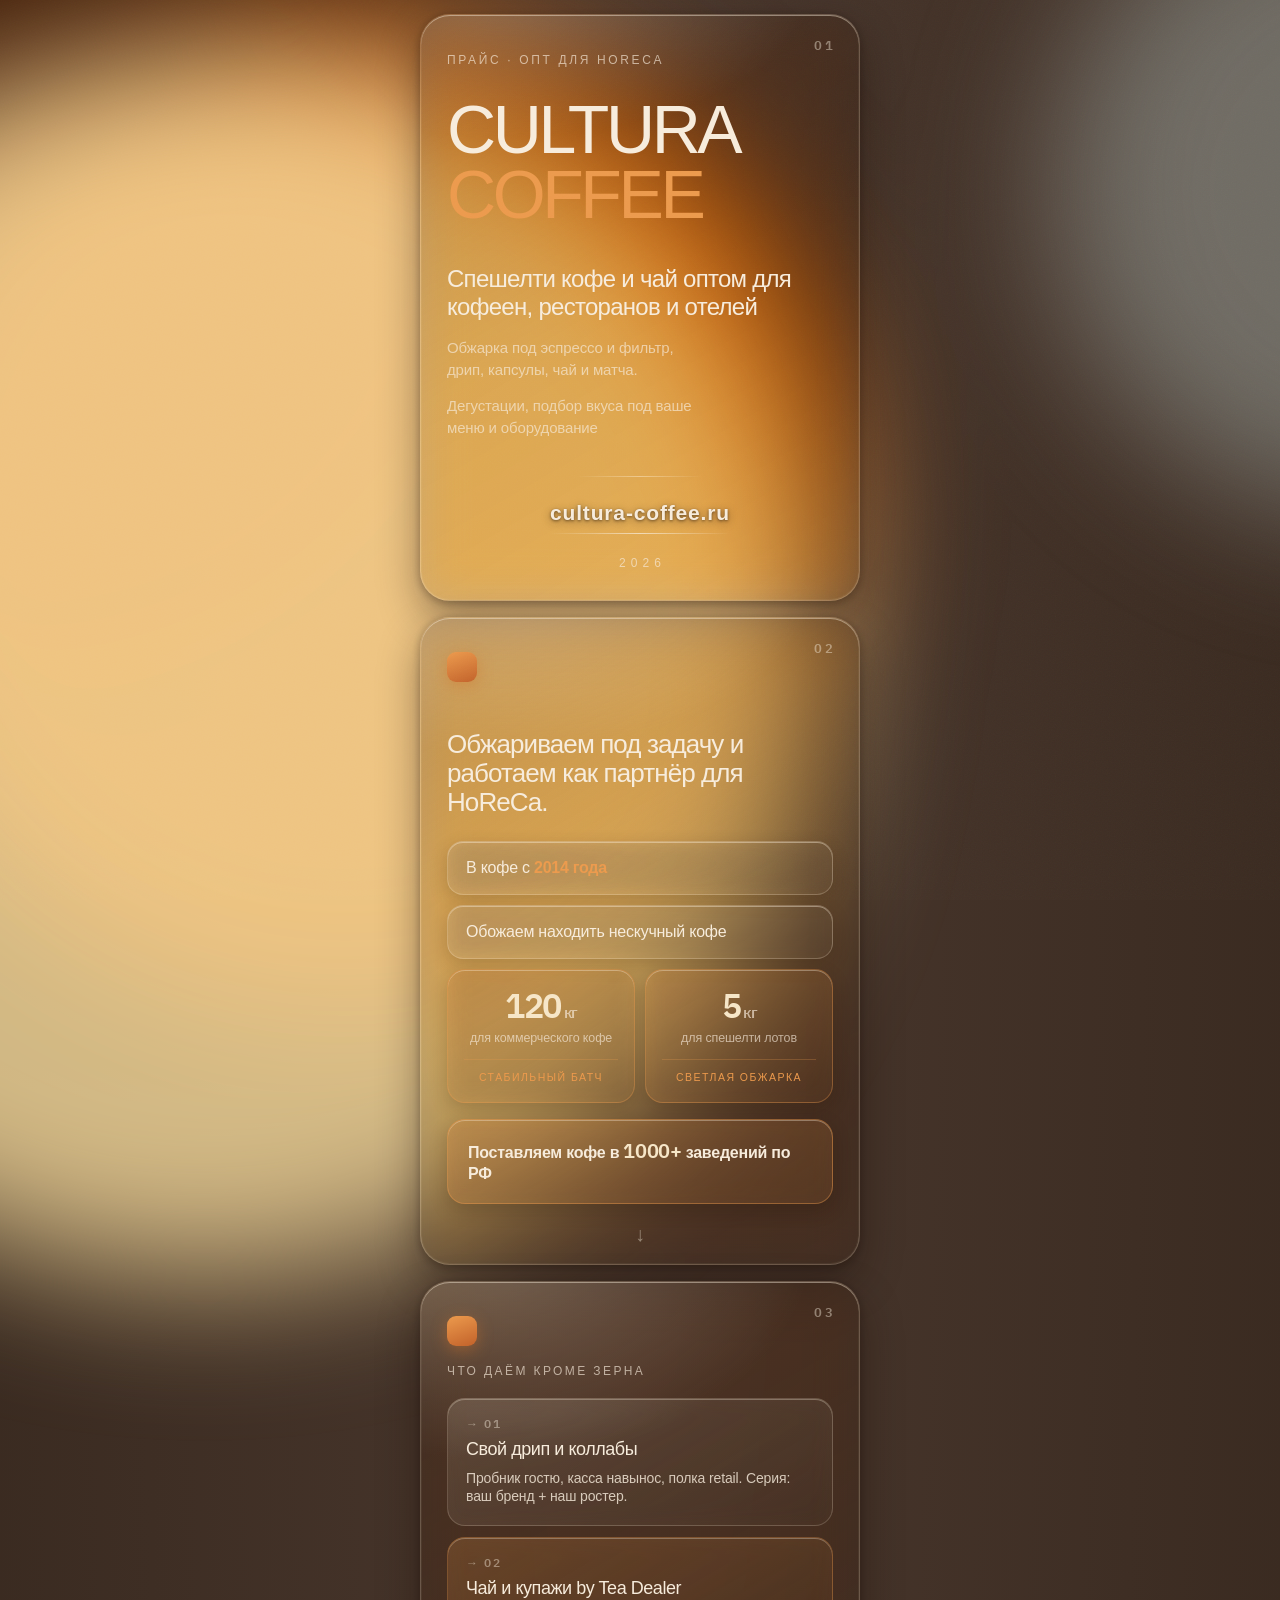
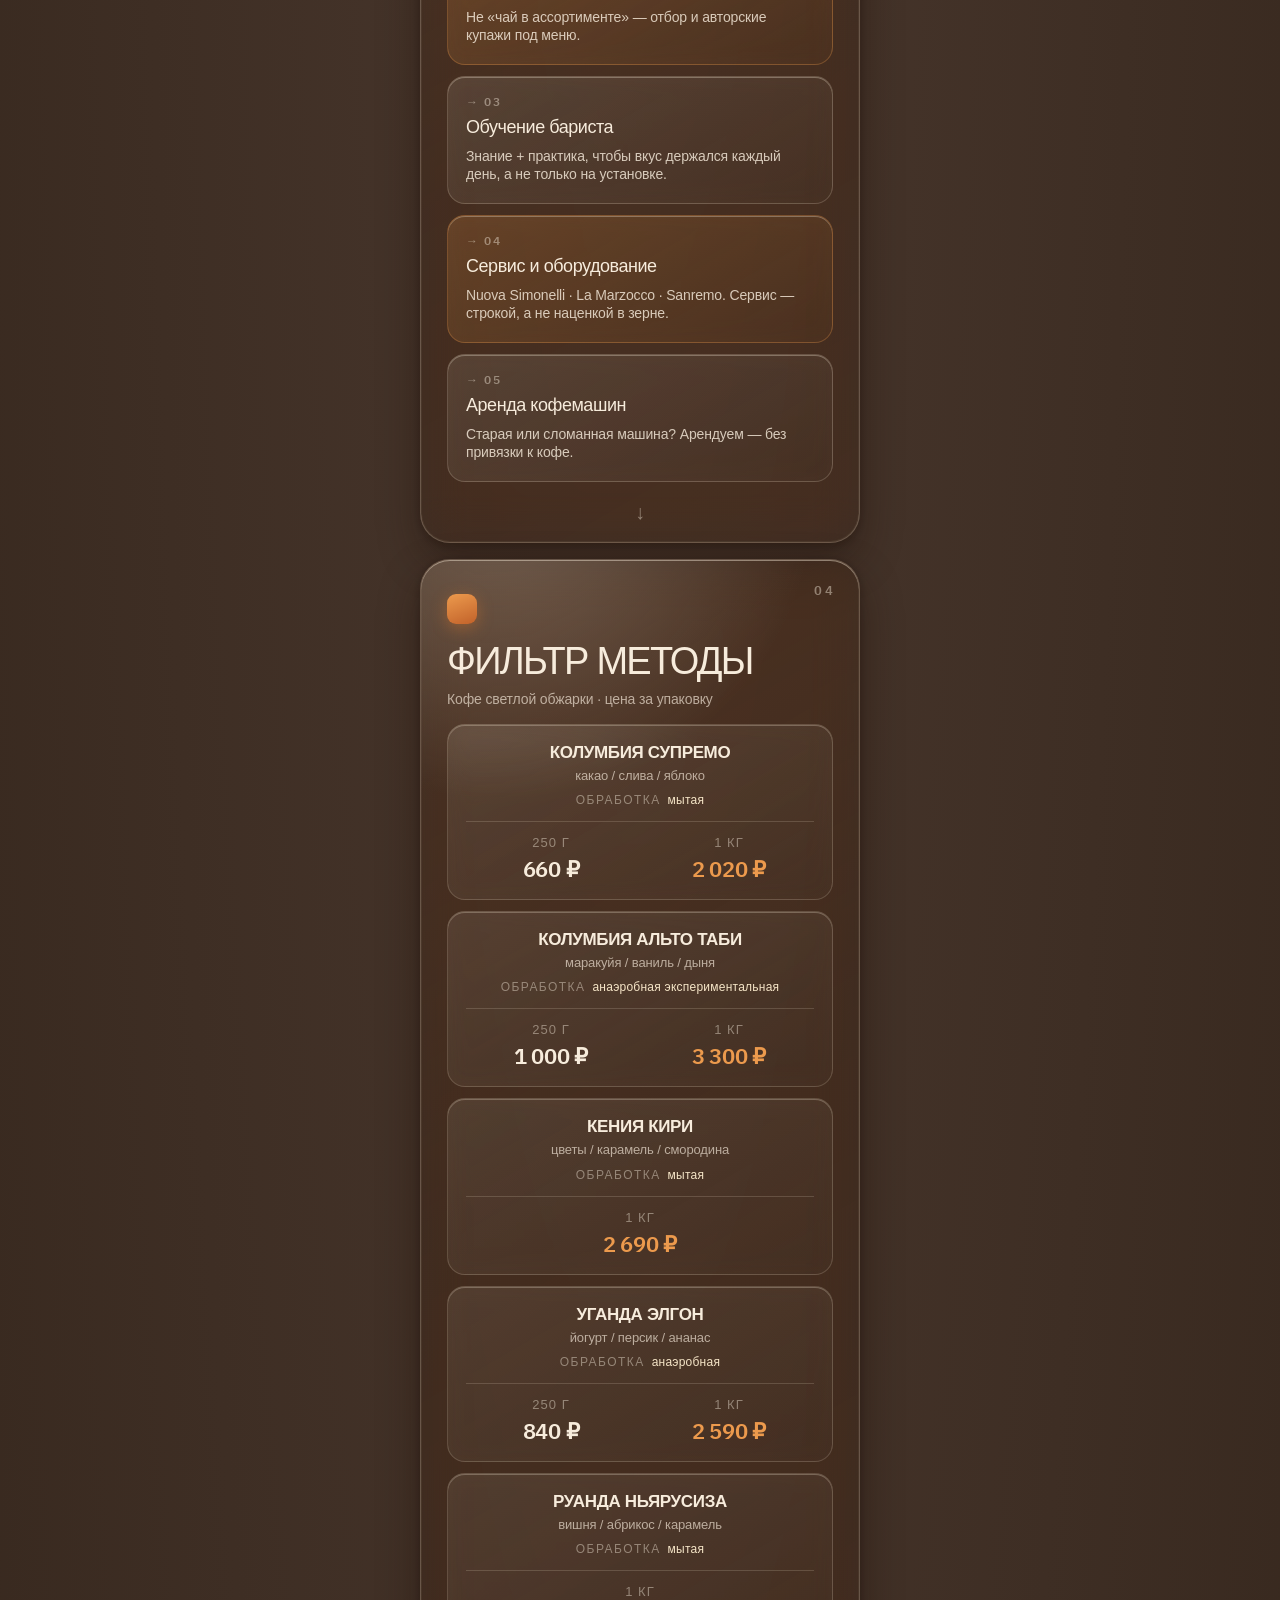
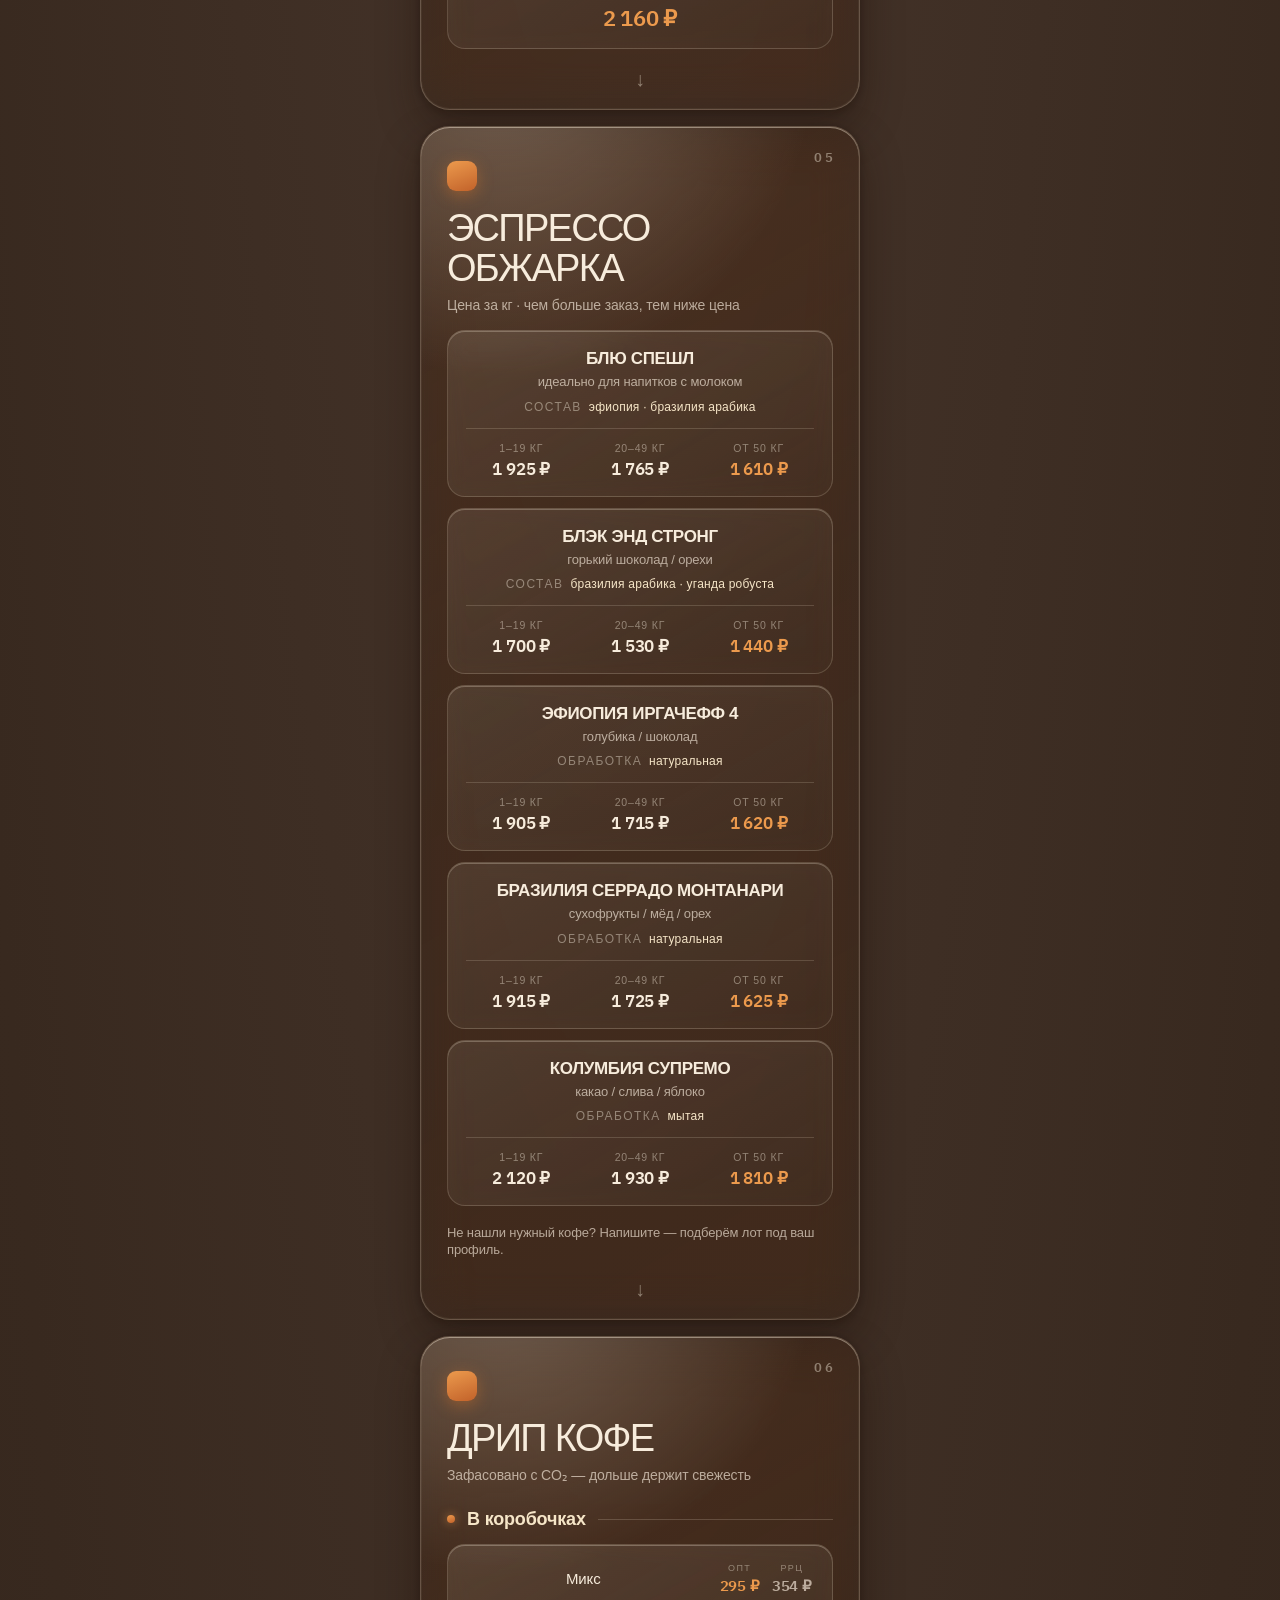
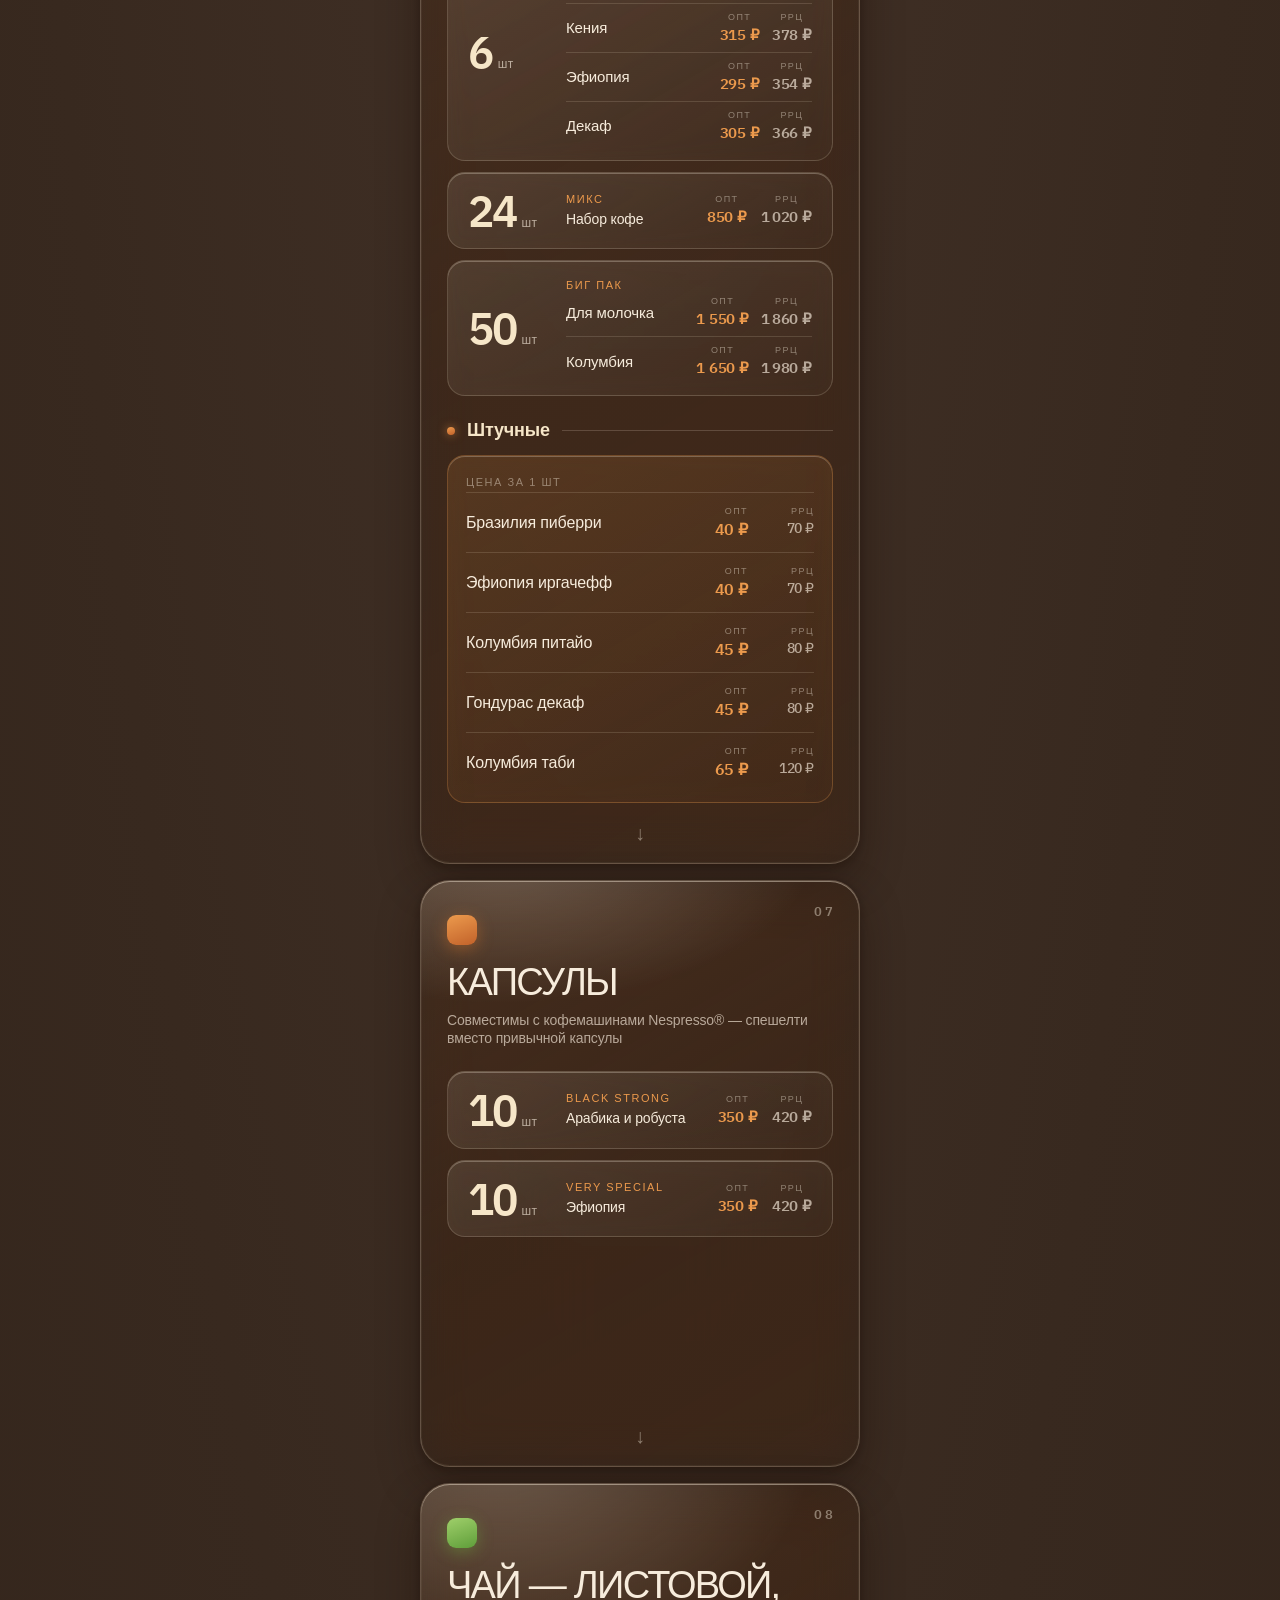
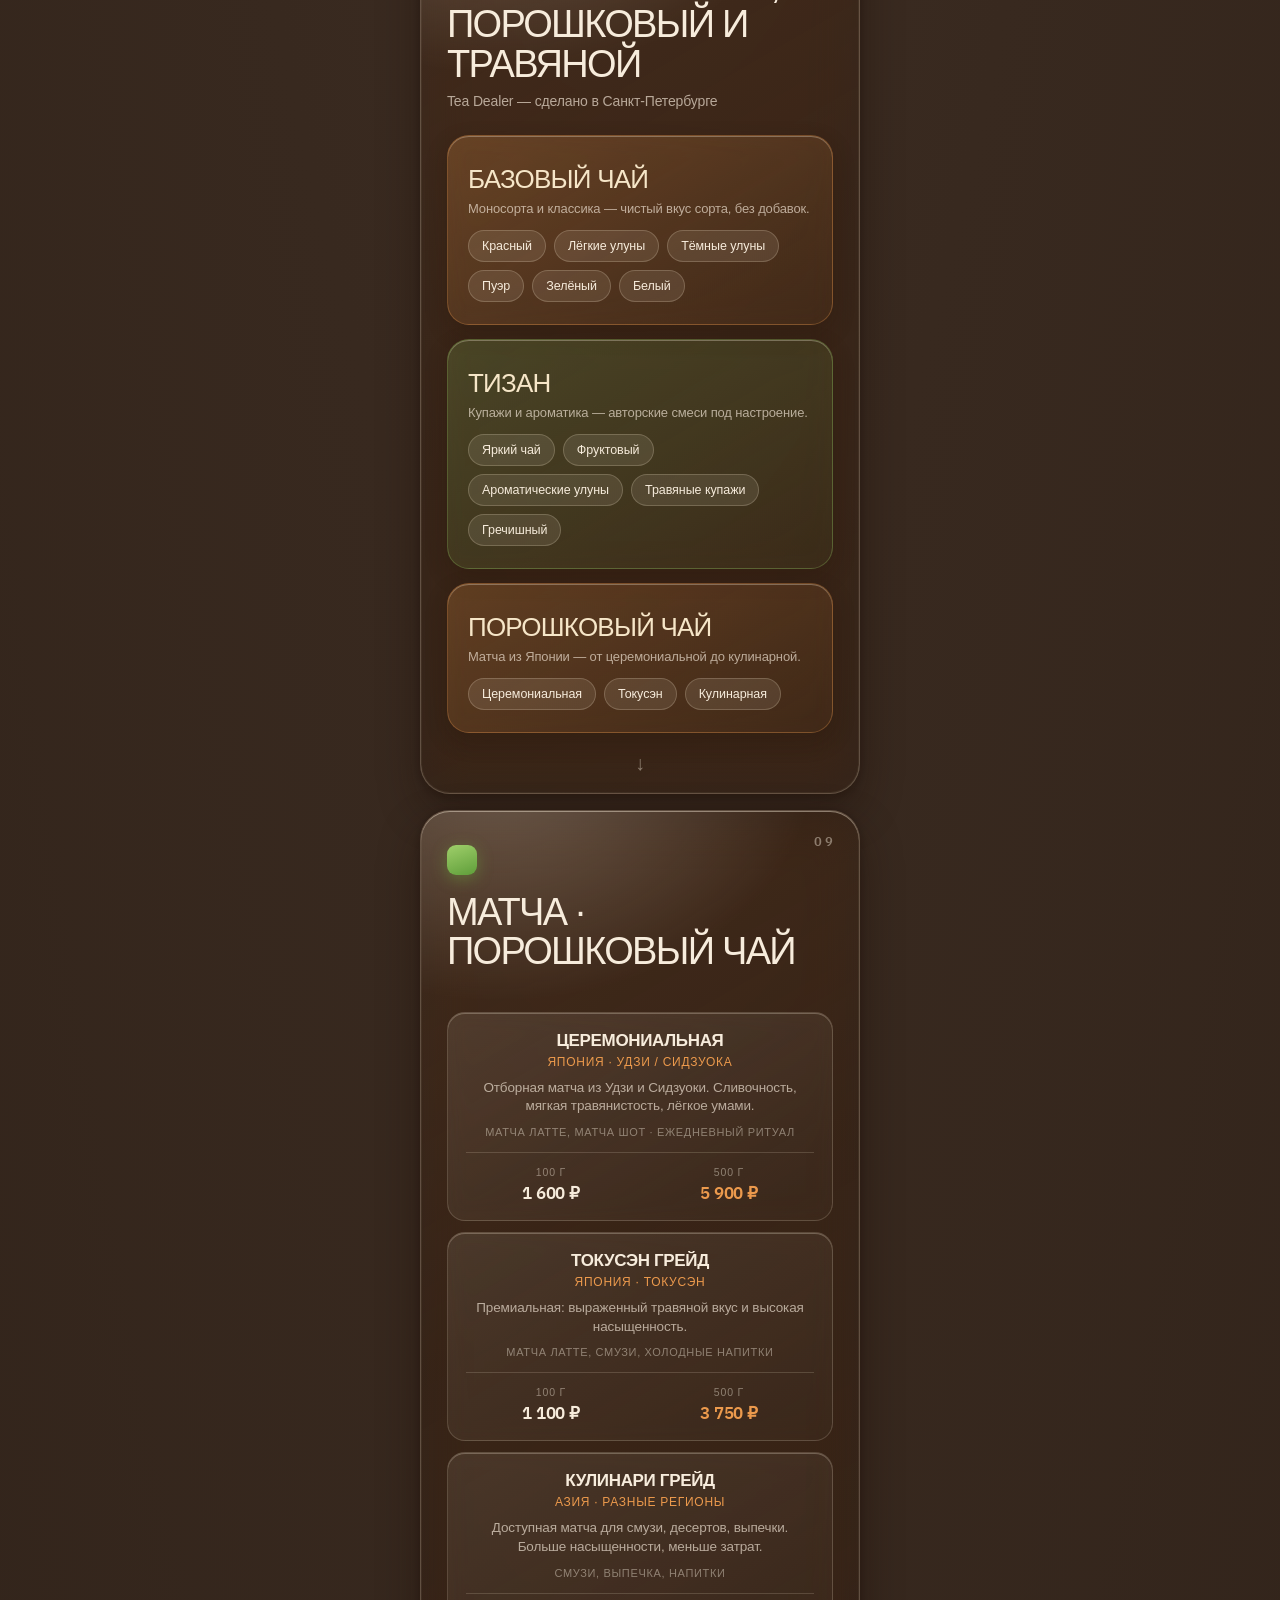
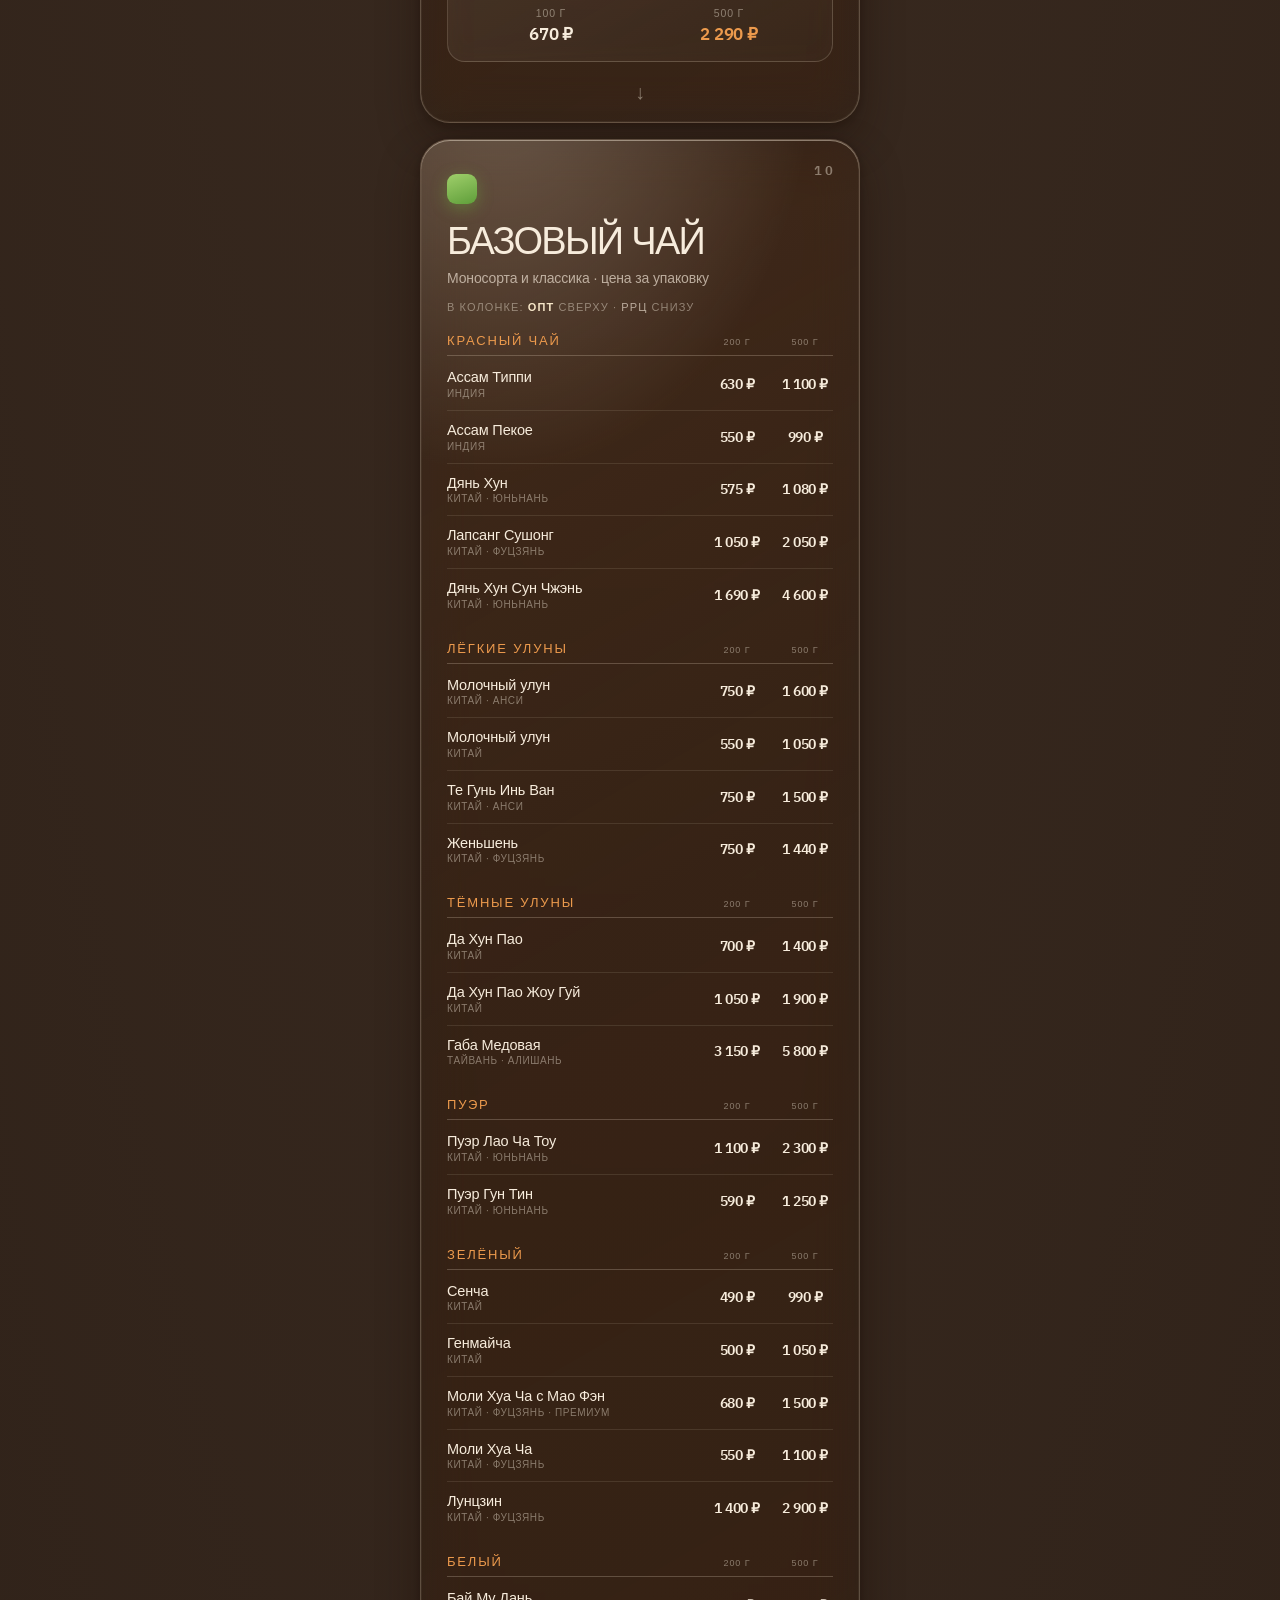
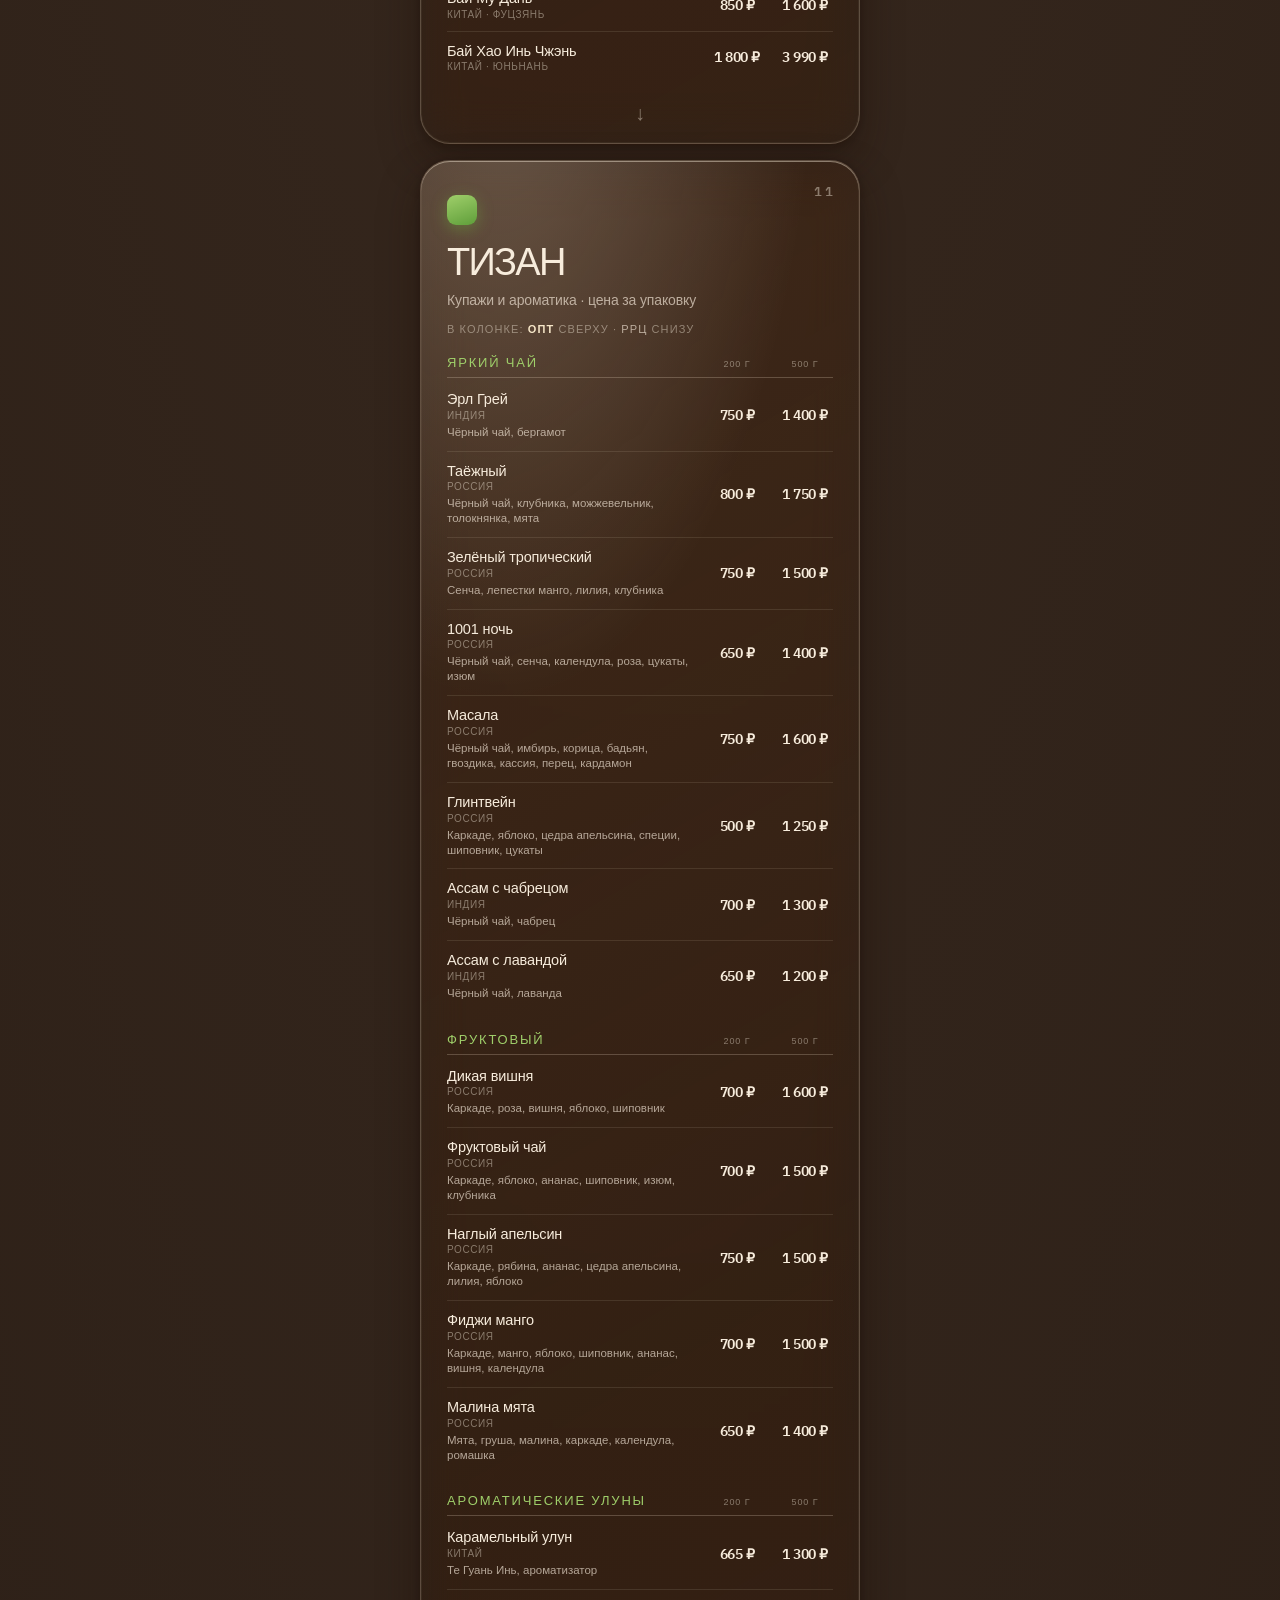
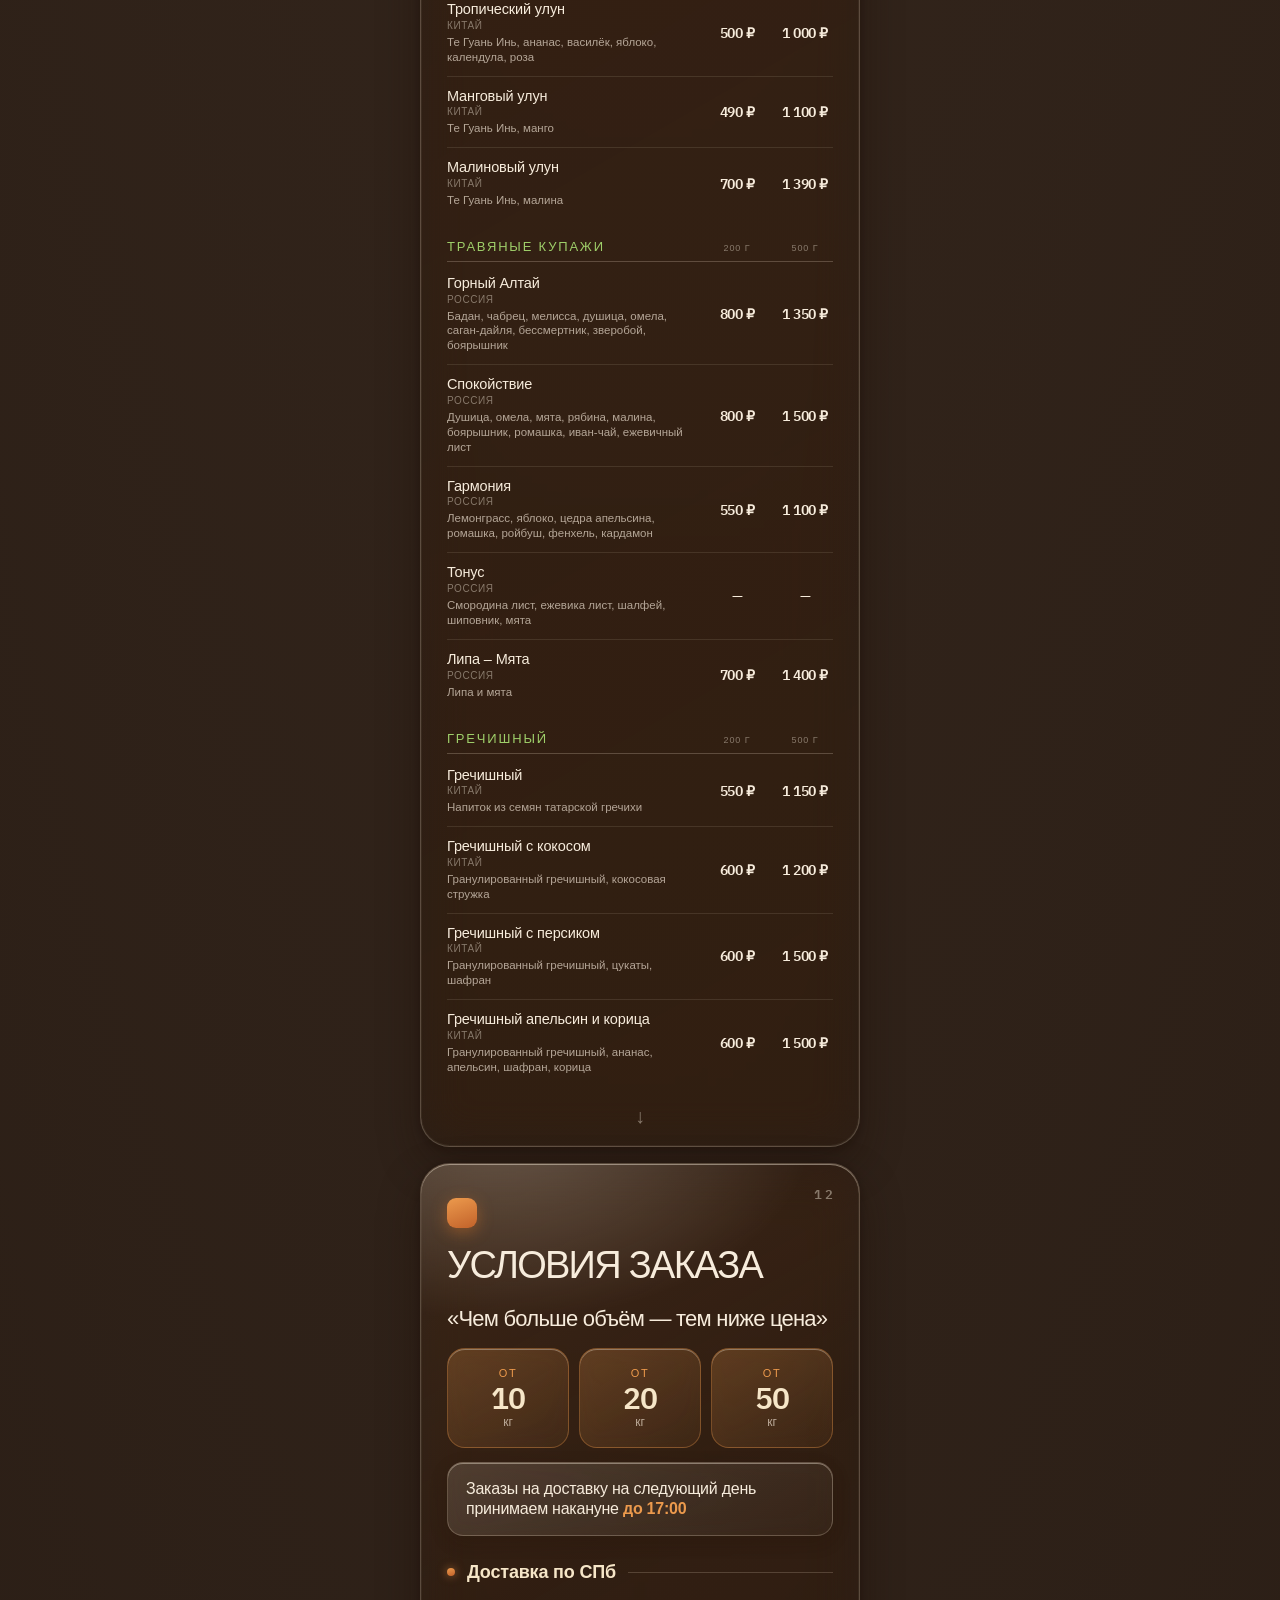
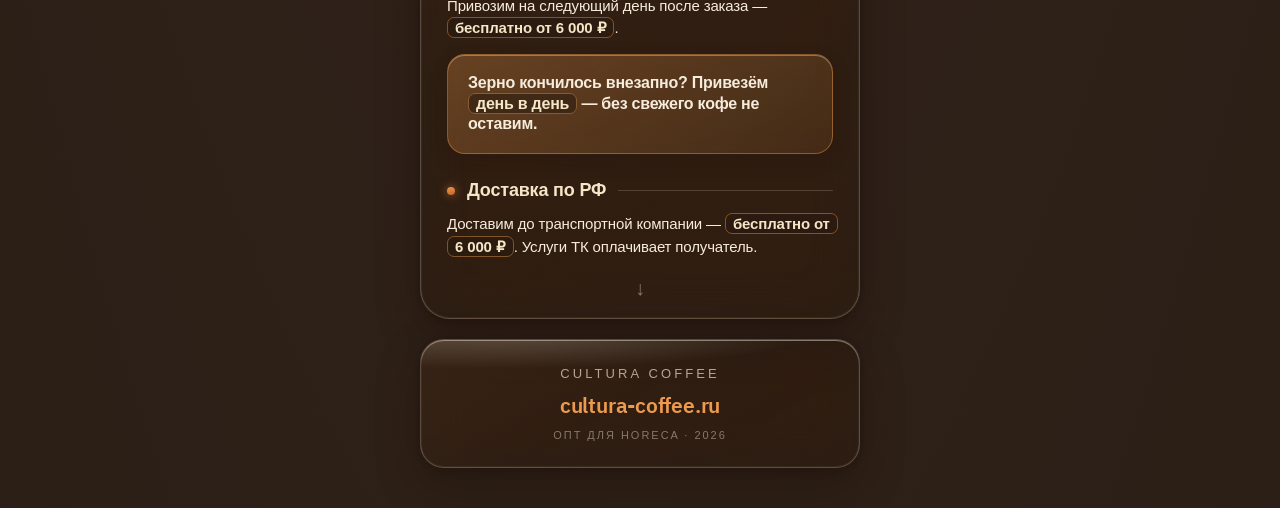
==== commit d3efc701: "«Блю спешл»: базовая ступень 1 925 ₽ Цена за 1–19 кг была 1 890 ₽. Вторая и третья ступени не меняли" ====
--- a/Cultura Coffee - прайс (standalone).html
+++ b/Cultura Coffee - прайс (standalone).html
@@ -178,7 +178,7 @@
   </script>
 
   <script type="__bundler/template">
-"<!DOCTYPE html>\n<html lang=\"ru\"><head>\n<meta charset=\"UTF-8\">\n<meta name=\"viewport\" content=\"width=device-width, initial-scale=1.0, viewport-fit=cover\">\n<title>CULTURA COFFEE — прайс (полный)<\u002Ftitle>\n<style>\n  /* IBM Plex Sans встроен (base64) — без внешних запросов */\n@font-face{font-family:'IBM Plex Sans';font-style:normal;font-weight:500;font-display:swap;src:url([data-uri]) format('woff2');unicode-range:U+0000-00FF,U+0131,U+0152-0153,U+02BB-02BC,U+02C6,U+02DA,U+02DC,U+0304,U+0308,U+0329,U+2000-206F,U+20AC,U+2122,U+2191,U+2193,U+2212,U+2215,U+FEFF,U+FFFD;}\n@font-face{font-family:'IBM Plex Sans';font-style:normal;font-weight:500;font-display:swap;src:url([data-uri]) format('woff2');unicode-range:U+0301,U+0400-045F,U+0490-0491,U+04B0-04B1,U+2116;}\n@font-face{font-family:'IBM Plex Sans';font-style:normal;font-weight:600;font-display:swap;src:url([data-uri]) format('woff2');unicode-range:U+0000-00FF,U+0131,U+0152-0153,U+02BB-02BC,U+02C6,U+02DA,U+02DC,U+0304,U+0308,U+0329,U+2000-206F,U+20AC,U+2122,U+2191,U+2193,U+2212,U+2215,U+FEFF,U+FFFD;}\n@font-face{font-family:'IBM Plex Sans';font-style:normal;font-weight:600;font-display:swap;src:url([data-uri]) format('woff2');unicode-range:U+0301,U+0400-045F,U+0490-0491,U+04B0-04B1,U+2116;}\n  :root{\n    --amber:#ec9a4d; --cream:#f6e6c8; --text:#f7ecdc;\n    --muted:rgba(247,236,220,.66); --faint:rgba(247,236,220,.44);\n    --radius:30px;\n    --sans:\"Helvetica Neue\",Helvetica,Arial,sans-serif;\n    --mono:\"IBM Plex Sans\",\"Helvetica Neue\",Arial,sans-serif;\n    --pad:14px;\n    --glass-bg:linear-gradient(150deg, rgba(70,46,30,.34), rgba(34,22,15,.16) 48%, rgba(20,13,9,.10));\n    --glass-border:rgba(255,238,214,.22);\n    --glass-shadow:0 18px 42px rgba(28,15,6,.42),0 2px 8px rgba(28,15,6,.30),inset 0 1px 0 rgba(255,243,224,.40),inset 0 0 0 1px rgba(255,238,214,.05);\n    --blur:saturate(150%) blur(22px);\n  }\n  *{box-sizing:border-box;} html,body{margin:0;}\n  body{\n    min-height:100vh;\n    background:radial-gradient(140% 120% at 50% 4%, #4a382e 0%, #38291f 42%, #281c14 100%);\n    font-family:var(--sans); color:var(--text); -webkit-font-smoothing:antialiased;\n    padding:var(--pad); padding-top:max(var(--pad),env(safe-area-inset-top)); padding-bottom:max(40px,env(safe-area-inset-bottom));\n  }\n  .bg{ position:fixed; inset:-20%; z-index:0; filter:blur(70px) saturate(125%); pointer-events:none; }\n  .blob{ position:absolute; border-radius:50%; }\n  .blob.b1{ width:74vw;height:74vw; left:-16vw; top:-12vh; background:#3a1c0c; opacity:.95; animation:d1 36s ease-in-out infinite alternate; }\n  .blob.b2{ width:78vw;height:78vw; left:8vw;  top:22vh; background:#d2742a; opacity:.85; animation:d2 42s ease-in-out infinite alternate; }\n  .blob.b3{ width:96vw;height:96vw; left:-12vw; bottom:-22vh; background:#f3dcab; opacity:.8; animation:d3 32s ease-in-out infinite alternate; }\n  .blob.b4{ width:52vw;height:52vw; right:-14vw; top:4vh; background:#bcc6c0; opacity:.42; animation:d1 46s ease-in-out infinite alternate; }\n  @keyframes d1{ to{ transform:translate(7vw,5vh) scale(1.10);} }\n  @keyframes d2{ to{ transform:translate(-6vw,-4vh) scale(1.08);} }\n  @keyframes d3{ to{ transform:translate(5vw,-7vh) scale(1.12);} }\n  @media (prefers-reduced-motion:reduce){ .blob{ animation:none !important; } }\n  .grain{ position:fixed; inset:0; z-index:5; pointer-events:none; opacity:.10; mix-blend-mode:soft-light;\n    background-image:url(\"data:image/svg+xml,%3Csvg xmlns='http://www.w3.org/2000/svg' width='160' height='160'%3E%3Cfilter id='n'%3E%3CfeTurbulence type='fractalNoise' baseFrequency='0.85' numOctaves='2' stitchTiles='stitch'/%3E%3C/filter%3E%3Crect width='100%25' height='100%25' filter='url(%23n)'/%3E%3C/svg%3E\");\n    background-size:160px 160px; }\n\n  .deck{ position:relative; z-index:1; max-width:440px; margin:0 auto; display:flex; flex-direction:column; gap:16px; }\n\n  .card{\n    position:relative; width:100%;\n    min-height:calc((100vw - var(--pad) * 2) * 4 / 3);\n    border-radius:var(--radius); padding:34px 26px 60px;\n    display:flex; flex-direction:column;\n    background:var(--glass-bg); border:1px solid var(--glass-border); box-shadow:var(--glass-shadow);\n    -webkit-backdrop-filter:var(--blur); backdrop-filter:var(--blur);\n    overflow:hidden; isolation:isolate;\n  }\n  @media (min-width:472px){ .card{ min-height:calc(440px * 4 / 3); } }\n  .card::before{ content:\"\"; position:absolute; top:0;left:0;right:0; height:55%;\n    background:radial-gradient(120% 80% at 18% -10%, rgba(255,243,224,.26), rgba(255,243,224,0) 60%); pointer-events:none; z-index:0; }\n  .card > *{ position:relative; z-index:1; }\n  .card__no{ position:absolute; top:22px;right:24px; font-family:var(--mono); font-size:13px;font-weight:600; letter-spacing:.18em; color:var(--faint); z-index:2; }\n  .card__scroll{ position:absolute; left:0;right:0;bottom:20px; text-align:center; font-size:20px;line-height:1; color:var(--faint); }\n\n  .marker{ width:42px;height:42px; border-radius:12px; background:linear-gradient(160deg,var(--amber),#c2622a); margin-bottom:24px; box-shadow:0 4px 16px rgba(210,116,42,.45); }\n  .marker--sm{ width:30px;height:30px;border-radius:9px;margin-bottom:18px; }\n\n  /* ОБЛОЖКА */\n  .hero{ padding:38px 26px 30px; justify-content:space-between; }\n  .hero__eyebrow{ font-size:12px;letter-spacing:.22em;text-transform:uppercase; color:var(--muted); margin-bottom:30px; }\n  .hero h1{ margin:0;font-weight:500; font-size:clamp(46px,15.5vw,68px); line-height:.96;letter-spacing:-.05em;text-transform:uppercase; }\n  .hero h1 .ln2{ color:var(--amber); }\n  .hero__mid{ flex:1 1 auto; display:flex; flex-direction:column; justify-content:center; padding:28px 0; }\n  .hero__offer{ font-size:clamp(20px,5.6vw,24px); line-height:1.18;letter-spacing:-.03em;font-weight:500; }\n  .hero__sub{ margin-top:16px;font-size:15px;line-height:1.45; letter-spacing:-.01em;color:var(--muted);max-width:30ch; }\n  .hero__sub2{ margin-top:14px;font-size:15px;line-height:1.45; letter-spacing:-.01em;color:var(--muted);max-width:30ch; }\n  .hero__bottom{ display:flex;flex-direction:column;align-items:center; }\n  .hero__sign{ display:flex; flex-direction:column; align-items:center; }\n  .hero__rule{ width:124px; height:1px; margin-bottom:24px; background:linear-gradient(90deg,transparent,rgba(255,238,214,.45),transparent); }\n  .hero__site{ position:relative; font-size:21px; font-weight:600; letter-spacing:.04em; color:var(--text); text-decoration:none; padding-bottom:9px;\n    text-shadow:0 1px 3px rgba(28,14,5,.55), 0 2px 10px rgba(28,14,5,.4); }\n  .hero__site::after{ content:\"\"; position:absolute; left:0; right:0; bottom:0; height:1px;\n    background:linear-gradient(90deg,transparent,rgba(247,236,220,.72),transparent); }\n  .hero__foot{ margin-top:22px;text-align:center;font-size:12px;letter-spacing:.42em;text-indent:.42em;text-transform:uppercase;color:var(--muted); }\n\n  /* ЗАГОЛОВКИ */\n  .head h2{ margin:0;font-weight:400; font-size:clamp(30px,8vw,38px); line-height:1.04;letter-spacing:-.045em;text-transform:uppercase; }\n  .head .sub{ margin-top:8px;font-size:14px;line-height:1.3;letter-spacing:-.01em;color:var(--muted); }\n  .eyebrow{ font-size:12px;letter-spacing:.2em;text-transform:uppercase;color:var(--muted); }\n\n  /* О НАС */\n  .story__thesis{ margin-top:30px;font-size:clamp(22px,6vw,26px); line-height:1.12;letter-spacing:-.035em;font-weight:500; }\n  .story__copy{ margin-top:20px;display:flex;flex-direction:column;gap:13px; }\n  .story__copy p{ margin:0;font-size:15.5px;line-height:1.42;letter-spacing:-.01em;color:rgba(247,236,220,.86); }\n  .note{ margin-top:22px;border-radius:20px;padding:22px 22px 24px;\n    background:linear-gradient(150deg, rgba(236,154,77,.26), rgba(236,154,77,.08)); border:1px solid rgba(236,154,77,.34);\n    box-shadow:inset 0 1px 0 rgba(255,243,224,.30); -webkit-backdrop-filter:blur(10px); backdrop-filter:blur(10px); }\n  .note__label{ font-size:11px;letter-spacing:.16em;text-transform:uppercase;color:var(--muted);margin-bottom:12px; }\n  .note__text{ font-size:16px;line-height:1.36;letter-spacing:-.015em; }\n  .note__proof{ margin-top:18px;padding-top:16px;border-top:1px solid rgba(255,243,224,.22); font-size:15px;line-height:1.2;font-weight:600;letter-spacing:-.01em; }\n\n  /* О НАС — факты-кнопки на стекле */\n  .facts{ margin-top:24px; display:flex; flex-direction:column; gap:10px; }\n  .fact{ border-radius:16px; padding:16px 18px; font-size:16px; line-height:1.25; letter-spacing:-.015em;\n    background:linear-gradient(150deg, rgba(255,243,224,.14), rgba(255,243,224,.04));\n    border:1px solid rgba(255,238,214,.22);\n    box-shadow:inset 0 1px 0 rgba(255,243,224,.40), 0 6px 18px rgba(28,15,6,.20);\n    -webkit-backdrop-filter:blur(10px); backdrop-filter:blur(10px); }\n  .fact b{ color:var(--amber); font-weight:600; }\n\n  .probats{ margin-top:10px; display:grid; grid-template-columns:1fr 1fr; gap:10px; }\n  .probat{ border-radius:18px; padding:18px 16px; text-align:center;\n    display:flex; flex-direction:column;\n    background:linear-gradient(150deg, rgba(236,154,77,.24), rgba(236,154,77,.07));\n    border:1px solid rgba(236,154,77,.32);\n    box-shadow:inset 0 1px 0 rgba(255,243,224,.34), 0 6px 18px rgba(28,15,6,.20);\n    -webkit-backdrop-filter:blur(10px); backdrop-filter:blur(10px); }\n  .probat__num{ font-family:var(--mono); font-weight:600; font-size:34px; line-height:1; letter-spacing:-.04em; color:var(--cream); }\n  .probat__num span{ font-size:15px; margin-left:3px; color:var(--muted); }\n  .probat__use{ margin-top:9px; margin-bottom:12px; font-size:12.5px; line-height:1.25; letter-spacing:-.01em; color:var(--muted); }\n  /* margin-top:auto прижимает тег к низу — черта совпадает в обеих карточках */\n  .probat__tag{ margin-top:auto; padding-top:11px; border-top:1px solid rgba(236,154,77,.26);\n    font-size:10.5px; line-height:1.3; letter-spacing:.14em; text-transform:uppercase; color:var(--amber); }\n\n  .proof{ margin-top:16px; border-radius:18px; padding:18px 20px; font-size:16px; line-height:1.3; font-weight:600; letter-spacing:-.015em;\n    background:linear-gradient(150deg, rgba(236,154,77,.30), rgba(236,154,77,.12));\n    border:1px solid rgba(236,154,77,.40);\n    box-shadow:inset 0 1px 0 rgba(255,243,224,.34), 0 6px 18px rgba(28,15,6,.22);\n    -webkit-backdrop-filter:blur(10px); backdrop-filter:blur(10px); }\n  .proof b{ font-family:var(--mono); font-size:20px; color:var(--cream); letter-spacing:-.02em; }\n\n  /* НАПРАВЛЕНИЯ */\n  .kp-list{ margin-top:20px;display:flex;flex-direction:column;gap:11px; }\n  .kp{ border-radius:18px; padding:17px 18px 19px;\n    background:linear-gradient(150deg, rgba(255,243,224,.12), rgba(255,243,224,.03)); border:1px solid rgba(255,238,214,.18);\n    box-shadow:inset 0 1px 0 rgba(255,243,224,.30); -webkit-backdrop-filter:blur(10px); backdrop-filter:blur(10px); }\n  .kp:nth-child(even){ background:linear-gradient(150deg, rgba(236,154,77,.22), rgba(236,154,77,.06)); border-color:rgba(236,154,77,.28); }\n  .kp__idx{ font-family:var(--mono);font-size:12px;font-weight:600;letter-spacing:.14em;text-transform:uppercase;color:var(--faint); }\n  .kp__title{ margin-top:8px;font-size:18px;line-height:1.14;letter-spacing:-.025em;font-weight:500; }\n  .kp__copy{ margin-top:9px;font-size:14px;line-height:1.34;letter-spacing:-.01em;color:rgba(247,236,220,.82); }\n\n  /* ЛЕГЕНДА ЦЕН */\n  .price-legend{ margin-top:14px; font-size:11px; letter-spacing:.1em; text-transform:uppercase; color:var(--faint); }\n  .price-legend b{ color:var(--cream); font-weight:600; }\n  .price-legend i{ color:var(--muted); font-style:normal; }\n\n  /* ПРАЙС · КАРТОЧКА ТОВАРА */\n  .items{ margin-top:16px; display:flex; flex-direction:column; gap:11px; }\n  .item{ border-radius:18px; padding:18px 18px 16px;\n    background:linear-gradient(150deg, rgba(255,243,224,.10), rgba(255,243,224,.03)); border:1px solid rgba(255,238,214,.16);\n    box-shadow:inset 0 1px 0 rgba(255,243,224,.26); -webkit-backdrop-filter:blur(10px); backdrop-filter:blur(10px); text-align:center; }\n  .item__name{ font-size:17px;line-height:1.12;letter-spacing:-.02em;font-weight:600;text-transform:uppercase; }\n  .item__taste{ margin-top:6px;font-size:13px;line-height:1.25;letter-spacing:-.01em;color:var(--muted);text-transform:lowercase; }\n  .item__proc{ margin-top:9px;font-size:12px;letter-spacing:.02em; }\n  .item__proc .lbl{ text-transform:uppercase;letter-spacing:.12em;color:var(--faint);margin-right:7px; }\n  .item__proc .val{ color:var(--cream); }\n\n  /* увеличенная карточка (Колумбия супремо в фильтре) */\n  .item--lg .item__name{ font-size:24px; letter-spacing:-.03em; }\n  .item--lg .item__taste{ margin-top:9px; font-size:18px; }\n  .item--lg .item__proc{ margin-top:9px; font-size:18px; }\n  .item--lg .item__proc .lbl{ font-size:12px; letter-spacing:.12em; margin-right:8px; }\n  .item--lg .item__proc .val{ font-size:18px; }\n\n  /* карточка чая: страна / описание / подходит */\n  .item__from{ margin-top:5px; font-size:12px; letter-spacing:.06em; text-transform:uppercase; color:var(--amber); }\n  .item__desc{ margin-top:10px; font-size:13.5px; line-height:1.38; letter-spacing:-.01em; color:var(--muted); }\n  .item__for{ margin-top:10px; font-size:11px; letter-spacing:.06em; text-transform:uppercase; color:var(--faint); }\n  .marker--tea{ background:linear-gradient(160deg,#9fcf6a,#5f9e3a); box-shadow:0 4px 16px rgba(111,174,63,.42); }\n\n  /* выделенный заголовок секции */\n  .part__title{ display:flex; align-items:center; gap:12px; margin-bottom:14px; font-size:18px; font-weight:600; letter-spacing:-.01em; color:var(--cream); }\n  .part__title::before{ content:\"\"; width:8px;height:8px;border-radius:50%; background:linear-gradient(160deg,var(--amber),#c2622a); box-shadow:0 0 10px rgba(236,154,77,.6); }\n  .part__title--tea::before{ background:linear-gradient(160deg,#9fcf6a,#5f9e3a); box-shadow:0 0 10px rgba(111,174,63,.6); }\n  .part__title::after{ content:\"\"; flex:1 1 auto; height:1px; background:rgba(255,238,214,.18); }\n\n  /* концепт двух акцентов */\n  .concept{ margin-top:24px; display:flex; flex-direction:column; gap:14px; }\n  .concept__block{ border-radius:22px; padding:22px 20px; border:1px solid rgba(255,238,214,.18);\n    box-shadow:inset 0 1px 0 rgba(255,243,224,.30), 0 8px 22px rgba(28,15,6,.22);\n    -webkit-backdrop-filter:blur(12px); backdrop-filter:blur(12px); }\n  .concept__block.is-base{ background:linear-gradient(150deg, rgba(236,154,77,.24), rgba(236,154,77,.06)); border-color:rgba(236,154,77,.30); }\n  .concept__block.is-tisane{ background:linear-gradient(150deg, rgba(143,191,94,.22), rgba(143,191,94,.06)); border-color:rgba(143,191,94,.30); }\n  .concept__kicker{ font-size:11px; letter-spacing:.2em; text-transform:uppercase; }\n  .is-base .concept__kicker{ color:var(--amber); }\n  .is-tisane .concept__kicker{ color:#9fcf6a; }\n  .concept__title{ margin-top:6px; font-size:26px; font-weight:500; letter-spacing:-.03em; text-transform:uppercase; color:var(--cream); }\n  .concept__desc{ margin-top:6px; font-size:13px; color:var(--muted); letter-spacing:-.01em; }\n  .concept__cats{ margin-top:14px; display:flex; flex-wrap:wrap; gap:8px; }\n  .cat-chip{ font-size:12.5px; letter-spacing:-.005em; padding:8px 13px; border-radius:999px; background:rgba(255,243,224,.10); border:1px solid rgba(255,238,214,.20); }\n\n  /* список листового чая */\n  .tea-cat{ margin-top:20px; }\n  .tea-cat__h{ display:flex; align-items:baseline; justify-content:space-between; gap:10px; padding-bottom:7px; margin-bottom:2px; border-bottom:1px solid rgba(255,238,214,.22); }\n  .tea-cat__name{ font-size:13px; letter-spacing:.14em; text-transform:uppercase; color:var(--amber); }\n  .tea-cat.is-tisane .tea-cat__name{ color:#9fcf6a; }\n  .tea-cat__cols{ display:flex; gap:12px; }\n  .tea-cat__cols span{ min-width:56px; text-align:center; font-size:9px; letter-spacing:.1em; text-transform:uppercase; color:var(--faint); }\n  .tea-row{ display:flex; gap:12px; align-items:center; padding:11px 0; border-bottom:1px solid rgba(255,238,214,.10); }\n  .tea-row:last-child{ border-bottom:0; }\n  .tea-row__main{ flex:1 1 auto; min-width:0; }\n  .tea-row__name{ font-size:14.5px; letter-spacing:-.01em; line-height:1.15; }\n  .tea-row__from{ margin-top:2px; font-size:10px; letter-spacing:.06em; text-transform:uppercase; color:var(--faint); }\n  .tea-row__mix{ margin-top:4px; font-size:11.5px; line-height:1.3; color:var(--muted); }\n  .tea-row__prices{ flex:0 0 auto; display:flex; gap:12px; }\n  .tea-price{ min-width:56px; text-align:center; }\n  .tea-price__opt{ font-family:var(--mono); font-weight:600; font-size:13.5px; letter-spacing:-.02em; font-variant-numeric:tabular-nums; color:var(--text); white-space:nowrap; }\n  .tea-price__rrc{ margin-top:1px; font-family:var(--mono); font-weight:500; font-size:10.5px; letter-spacing:-.02em; font-variant-numeric:tabular-nums; color:var(--faint); white-space:nowrap; }\n\n  /* условия заказа */\n  .hl{ color:var(--cream); font-weight:700; background:rgba(40,26,16,.55);\n    padding:1px 7px; border-radius:7px; box-decoration-break:clone; -webkit-box-decoration-break:clone;\n    border:1px solid rgba(236,154,77,.45); }\n  .tiers{ margin-top:16px; display:grid; grid-template-columns:repeat(3,1fr); gap:10px; }\n  .tier{ border-radius:18px; padding:18px 8px; text-align:center;\n    background:linear-gradient(150deg, rgba(236,154,77,.24), rgba(236,154,77,.07)); border:1px solid rgba(236,154,77,.32);\n    box-shadow:inset 0 1px 0 rgba(255,243,224,.34); -webkit-backdrop-filter:blur(10px); backdrop-filter:blur(10px); }\n  .tier__cap{ font-size:11px; letter-spacing:.14em; text-transform:uppercase; color:var(--amber); }\n  .tier__v{ margin-top:4px; font-family:var(--mono); font-weight:600; font-size:30px; line-height:1; letter-spacing:-.04em; color:var(--cream); }\n  .tier__u{ margin-top:2px; font-size:12px; color:var(--muted); }\n  .subhead{ display:flex; align-items:center; gap:12px; margin:26px 0 12px; font-size:18px; font-weight:600; letter-spacing:-.01em; color:var(--cream); }\n  .subhead::before{ content:\"\"; width:8px;height:8px;border-radius:50%; background:linear-gradient(160deg,var(--amber),#c2622a); box-shadow:0 0 10px rgba(236,154,77,.6); }\n  .subhead::after{ content:\"\"; flex:1 1 auto; height:1px; background:rgba(255,238,214,.18); }\n  .deliv{ font-size:15px; line-height:1.5; letter-spacing:-.01em; color:var(--text); }\n\n  /* футер */\n  .footer{ margin-top:4px; border-radius:24px; padding:26px 24px; text-align:center;\n    background:var(--glass-bg); border:1px solid var(--glass-border); box-shadow:var(--glass-shadow);\n    -webkit-backdrop-filter:var(--blur); backdrop-filter:var(--blur); position:relative; overflow:hidden; isolation:isolate; }\n  .footer::before{ content:\"\"; position:absolute; top:0;left:0;right:0; height:60%;\n    background:radial-gradient(120% 80% at 18% -10%, rgba(255,243,224,.22), rgba(255,243,224,0) 60%); pointer-events:none; z-index:0; }\n  .footer > *{ position:relative; z-index:1; }\n  .footer__brand{ font-size:13px; letter-spacing:.24em; text-transform:uppercase; color:var(--muted); }\n  .footer__link{ display:inline-block; margin-top:10px; font-family:var(--mono); font-weight:600; font-size:21px; letter-spacing:-.01em; color:var(--amber); text-decoration:none; }\n  .footer__sub{ margin-top:10px; font-size:11px; letter-spacing:.18em; text-transform:uppercase; color:var(--faint); }\n\n  /* ── версия для печати / сохранения в PDF ── */\n  @media print{\n    *{ -webkit-print-color-adjust:exact !important; print-color-adjust:exact !important; }\n    @page{ margin:8mm; }\n    html,body{ background:#2c2017 !important; padding:0 !important; }\n    .bg, .grain, .card__scroll{ display:none !important; }\n    .deck{ max-width:none !important; gap:0 !important; display:block !important; }\n\n    /* каждый слайд — со своей страницы, фон сплошной (стекло в PDF не живёт) */\n    .card{\n      background:#3a2a20 !important; box-shadow:none !important;\n      -webkit-backdrop-filter:none !important; backdrop-filter:none !important;\n      border:1px solid rgba(255,238,214,.18) !important;\n      min-height:0 !important; margin:0 !important;\n      break-before:page; page-break-before:always;\n      break-inside:auto;\n    }\n    .deck > .card:first-of-type{ break-before:avoid !important; page-break-before:avoid !important; }\n    .card::before{ display:none !important; }\n\n    .footer{\n      background:#3a2a20 !important; box-shadow:none !important;\n      -webkit-backdrop-filter:none !important; backdrop-filter:none !important;\n      break-inside:avoid; page-break-inside:avoid; margin-top:6mm !important;\n    }\n\n    .note,.proof,.fact,.probat,.tier,.kp,.item,.box,.singles,.concept__block,.part__title,.facts .fact{\n      -webkit-backdrop-filter:none !important; backdrop-filter:none !important;\n    }\n\n    /* смысловые единицы — целиком, не рвём между страницами */\n    .item,.box,.kp,.tea-row,.probat,.tier,.single,.variant,.concept__block,.note,.fact,.proof,.tiers,.boxes{\n      break-inside:avoid; page-break-inside:avoid;\n    }\n    /* заголовок не отрывается от своего контента */\n    .head,.part__title,.tea-cat__h,.subhead,.eyebrow,.price-legend,.story__thesis{\n      break-after:avoid; page-break-after:avoid;\n    }\n  }\n\n  /* ценовые колонки: опт (сверху) + ррц (снизу), по центру */\n  .prices{ margin-top:14px; padding-top:13px; border-top:1px solid rgba(255,238,214,.16); display:grid; gap:8px; justify-items:center; }\n  .prices.cols-2{ grid-template-columns:1fr 1fr; }\n  .prices.cols-3{ grid-template-columns:1fr 1fr 1fr; }\n  /* одна фасовка: колонка одна, иначе цена падает влево — на гриде\n     justify-content ничего не центрирует, колонки уже заняли ширину */\n  .prices.cols-1{ grid-template-columns:1fr; }\n  .pcell{ text-align:center; }\n  .pcell__cap{ font-size:10.5px;letter-spacing:.08em;text-transform:uppercase;color:var(--faint);white-space:nowrap; }\n  .pcell__opt{ margin-top:4px; font-family:var(--mono); font-weight:600; font-size:17px; letter-spacing:-.01em;\n    font-variant-numeric:tabular-nums; font-feature-settings:\"tnum\" 1; color:var(--text); white-space:nowrap; }\n  .pcell__rrc{ margin-top:1px; font-family:var(--mono); font-weight:500; font-size:13px; letter-spacing:-.01em;\n    font-variant-numeric:tabular-nums; font-feature-settings:\"tnum\" 1; color:var(--faint); white-space:nowrap; }\n  .pcell--best .pcell__opt{ color:var(--amber); }\n  .card--big .pcell__cap{ font-size:13px; }\n  .card--big .pcell__opt{ font-size:22px; }\n\n  .price-foot{ margin-top:18px;font-size:13px;line-height:1.35;letter-spacing:-.01em;color:var(--muted); }\n\n  /* ДРИП */\n  .part{ margin-top:24px; }\n  .part__label{ display:flex; align-items:center; gap:12px; font-size:12px; letter-spacing:.2em; text-transform:uppercase; color:var(--faint); margin-bottom:14px; }\n  .part__label::after{ content:\"\"; flex:1 1 auto; height:1px; background:rgba(255,238,214,.18); }\n\n  .boxes{ display:flex; flex-direction:column; gap:11px; }\n  .box{ border-radius:18px; padding:18px 20px;\n    background:linear-gradient(150deg, rgba(255,243,224,.11), rgba(255,243,224,.03)); border:1px solid rgba(255,238,214,.16);\n    box-shadow:inset 0 1px 0 rgba(255,243,224,.28); -webkit-backdrop-filter:blur(10px); backdrop-filter:blur(10px);\n    display:flex; align-items:center; gap:18px; }\n  .box__qty{ flex:0 0 auto; display:flex; align-items:baseline; gap:6px; min-width:80px; }\n  .box__num{ font-family:var(--mono); font-weight:600; font-size:clamp(34px,9.5vw,44px); line-height:.9; letter-spacing:-.05em; color:var(--cream); }\n  .box__unit{ font-size:12px; letter-spacing:.02em; color:var(--muted); text-transform:lowercase; }\n  .box__body{ flex:1 1 auto; }\n  .box__kind{ font-size:11px; letter-spacing:.14em; text-transform:uppercase; color:var(--amber); margin-bottom:5px; }\n  .box__fill{ font-size:14px; line-height:1.3; letter-spacing:-.01em; color:var(--text); }\n  .box__price{ flex:0 0 auto; align-self:center; display:flex; gap:14px; align-items:flex-start; }\n  .box__opt{ font-family:var(--mono); font-weight:600; font-size:17px; letter-spacing:-.01em; font-variant-numeric:tabular-nums; color:var(--text); white-space:nowrap; }\n  .box__rrc{ margin-top:1px; font-family:var(--mono); font-weight:500; font-size:13px; letter-spacing:-.01em; font-variant-numeric:tabular-nums; color:var(--faint); white-space:nowrap; }\n\n  .box--variants{ align-items:center; }\n  .variants{ display:flex; flex-direction:column; }\n  .variant{ display:flex; align-items:center; justify-content:space-between; gap:14px; padding:8px 0; border-top:1px solid rgba(255,238,214,.14); }\n  .variant:first-child{ border-top:0; padding-top:0; }\n  .variant:last-child{ padding-bottom:0; }\n  .variant__name{ font-size:15px; letter-spacing:-.01em; }\n  .variant__prices{ display:flex; gap:12px; align-items:flex-start; }\n  .variant__opt{ font-family:var(--mono); font-weight:600; font-size:15px; letter-spacing:-.01em; font-variant-numeric:tabular-nums; color:var(--text); white-space:nowrap; }\n  .variant__rrc{ font-family:var(--mono); font-weight:500; font-size:12px; letter-spacing:-.01em; font-variant-numeric:tabular-nums; color:var(--faint); white-space:nowrap; }\n  .variant--min .variant__opt{ color:var(--amber); }\n\n  .singles{ border-radius:18px; padding:8px 18px 10px;\n    background:linear-gradient(150deg, rgba(236,154,77,.16), rgba(236,154,77,.05)); border:1px solid rgba(236,154,77,.26);\n    box-shadow:inset 0 1px 0 rgba(255,243,224,.26); -webkit-backdrop-filter:blur(10px); backdrop-filter:blur(10px); }\n  .singles__cap{ font-size:11px; letter-spacing:.14em; text-transform:uppercase; color:var(--faint); padding:12px 0 4px; }\n  .single{ display:flex; align-items:center; justify-content:space-between; gap:14px; padding:13px 0; border-top:1px solid rgba(255,238,214,.14); }\n  .single:first-of-type{ border-top:0; }\n  .single__name{ font-size:16px; letter-spacing:-.01em; }\n  .single__prices{ display:flex; flex-direction:row; align-items:flex-start; gap:18px; }\n  .spp{ display:flex; flex-direction:column; align-items:flex-end; min-width:48px; }\n  .spp__lbl{ font-size:9px; letter-spacing:.16em; text-transform:uppercase; color:var(--faint); margin-bottom:3px; }\n  .single__opt{ font-family:var(--mono); font-weight:600; font-size:16px; letter-spacing:-.01em; font-variant-numeric:tabular-nums; color:var(--amber); white-space:nowrap; }\n  .single__rrc{ font-family:var(--mono); font-weight:500; font-size:14px; letter-spacing:-.01em; font-variant-numeric:tabular-nums; color:var(--muted); white-space:nowrap; }\n\n  /* пары цен с подписями над ценой (только боксы дрипа) */\n  .pp{ display:flex; flex-direction:column; align-items:center; }\n  .pp__lbl{ font-size:9px; letter-spacing:.16em; text-transform:uppercase; color:var(--faint); margin-bottom:3px; }\n  .pp__opt{ font-family:var(--mono); font-weight:600; font-size:15px; letter-spacing:-.01em; font-variant-numeric:tabular-nums; color:var(--amber); white-space:nowrap; }\n  .pp__rrc{ font-family:var(--mono); font-weight:600; font-size:15px; letter-spacing:-.01em; font-variant-numeric:tabular-nums; color:var(--muted); white-space:nowrap; }\n  .variant--min .pp__opt{ color:var(--amber); }\n<\u002Fstyle>\n<\u002Fhead>\n<body>\n  <div class=\"bg\" aria-hidden=\"true\">\n    <span class=\"blob b1\"><\u002Fspan><span class=\"blob b2\"><\u002Fspan><span class=\"blob b3\"><\u002Fspan><span class=\"blob b4\"><\u002Fspan>\n  <\u002Fdiv>\n\n  <main class=\"deck\">\n\n    <!-- 01 ОБЛОЖКА -->\n    <section class=\"card hero\">\n      <span class=\"card__no\">01<\u002Fspan>\n      <div class=\"hero__top\">\n        <div class=\"hero__eyebrow\">Прайс · опт для HoReCa<\u002Fdiv>\n        <h1>Cultura<br><span class=\"ln2\">Coffee<\u002Fspan><\u002Fh1>\n      <\u002Fdiv>\n      <div class=\"hero__mid\">\n        <div class=\"hero__offer\">Спешелти кофе и чай оптом для кофеен, ресторанов и отелей<\u002Fdiv>\n        <div class=\"hero__sub\">Обжарка под эспрессо и фильтр, дрип, капсулы, чай и матча.<\u002Fdiv>\n        <div class=\"hero__sub2\">Дегустации, подбор вкуса под ваше меню и оборудование<\u002Fdiv>\n      <\u002Fdiv>\n      <div class=\"hero__bottom\">\n        <div class=\"hero__sign\">\n          <div class=\"hero__rule\"><\u002Fdiv>\n          <a class=\"hero__site\" href=\"https://cultura-coffee.ru\" target=\"_blank\" rel=\"noopener noreferrer\">cultura-coffee.ru<\u002Fa>\n        <\u002Fdiv>\n        <div class=\"hero__foot\">2026<\u002Fdiv>\n      <\u002Fdiv>\n    <\u002Fsection>\n\n    <!-- 02 О НАС -->\n    <section class=\"card\">\n      <span class=\"card__no\">02<\u002Fspan>\n      <div class=\"head\"><div class=\"marker marker--sm\"><\u002Fdiv><\u002Fdiv>\n      <div class=\"story__thesis\">Обжариваем под задачу и работаем как партнёр для HoReCa.<\u002Fdiv>\n\n      <div class=\"facts\">\n        <div class=\"fact\">В кофе с <b>2014 года<\u002Fb><\u002Fdiv>\n        <div class=\"fact\">Обожаем находить нескучный кофе<\u002Fdiv>\n      <\u002Fdiv>\n\n      <div class=\"probats\">\n        <div class=\"probat\">\n          <div class=\"probat__num\">120<span>кг<\u002Fspan><\u002Fdiv>\n          <div class=\"probat__use\">для коммерческого кофе<\u002Fdiv>\n          <div class=\"probat__tag\">стабильный батч<\u002Fdiv>\n        <\u002Fdiv>\n        <div class=\"probat\">\n          <div class=\"probat__num\">5<span>кг<\u002Fspan><\u002Fdiv>\n          <div class=\"probat__use\">для спешелти лотов<\u002Fdiv>\n          <div class=\"probat__tag\">светлая обжарка<\u002Fdiv>\n        <\u002Fdiv>\n      <\u002Fdiv>\n\n      <div class=\"proof\">Поставляем кофе в <b>1000+<\u002Fb> заведений по РФ<\u002Fdiv>\n\n      <div class=\"card__scroll\" aria-hidden=\"true\">↓<\u002Fdiv>\n    <\u002Fsection>\n\n    <!-- 03 НАПРАВЛЕНИЯ -->\n    <section class=\"card\">\n      <span class=\"card__no\">03<\u002Fspan>\n      <div class=\"head\"><div class=\"marker marker--sm\"><\u002Fdiv><\u002Fdiv>\n      <div class=\"eyebrow\">Что даём кроме зерна<\u002Fdiv>\n      <div class=\"kp-list\">\n        <div class=\"kp\"><div class=\"kp__idx\">→ 01<\u002Fdiv><div class=\"kp__title\">Свой дрип и коллабы<\u002Fdiv><div class=\"kp__copy\">Пробник гостю, касса навынос, полка retail. Серия: ваш бренд + наш ростер.<\u002Fdiv><\u002Fdiv>\n        <div class=\"kp\"><div class=\"kp__idx\">→ 02<\u002Fdiv><div class=\"kp__title\">Чай и купажи by Tea Dealer<\u002Fdiv><div class=\"kp__copy\">Не «чай в ассортименте» — отбор и авторские купажи под меню.<\u002Fdiv><\u002Fdiv>\n        <div class=\"kp\"><div class=\"kp__idx\">→ 03<\u002Fdiv><div class=\"kp__title\">Обучение бариста<\u002Fdiv><div class=\"kp__copy\">Знание + практика, чтобы вкус держался каждый день, а не только на установке.<\u002Fdiv><\u002Fdiv>\n        <div class=\"kp\"><div class=\"kp__idx\">→ 04<\u002Fdiv><div class=\"kp__title\">Сервис и оборудование<\u002Fdiv><div class=\"kp__copy\">Nuova Simonelli · La Marzocco · Sanremo. Сервис — строкой, а не наценкой в зерне.<\u002Fdiv><\u002Fdiv>\n        <div class=\"kp\"><div class=\"kp__idx\">→ 05<\u002Fdiv><div class=\"kp__title\">Аренда кофемашин<\u002Fdiv><div class=\"kp__copy\">Старая или сломанная машина? Арендуем — без привязки к кофе.<\u002Fdiv><\u002Fdiv>\n      <\u002Fdiv>\n      <div class=\"card__scroll\" aria-hidden=\"true\">↓<\u002Fdiv>\n    <\u002Fsection>\n\n    <!-- 04 ФИЛЬТР -->\n    <section class=\"card card--big\">\n      <span class=\"card__no\">04<\u002Fspan>\n      <div class=\"head\">\n        <div class=\"marker marker--sm\"><\u002Fdiv>\n        <h2>Фильтр методы<\u002Fh2>\n        <div class=\"sub\">Кофе светлой обжарки · цена за упаковку<\u002Fdiv>\n      <\u002Fdiv>\n\n      <div class=\"items\">\n        <div class=\"item\">\n          <div class=\"item__name\">Колумбия супремо<\u002Fdiv>\n          <div class=\"item__taste\">какао / слива / яблоко<\u002Fdiv>\n          <div class=\"item__proc\"><span class=\"lbl\">Обработка<\u002Fspan><span class=\"val\">мытая<\u002Fspan><\u002Fdiv>\n          <div class=\"prices cols-2\">\n            <div class=\"pcell\"><div class=\"pcell__cap\">250 г<\u002Fdiv><div class=\"pcell__opt\">660 ₽<\u002Fdiv><\u002Fdiv>\n            <div class=\"pcell pcell--best\"><div class=\"pcell__cap\">1 кг<\u002Fdiv><div class=\"pcell__opt\">2 020 ₽<\u002Fdiv><\u002Fdiv>\n          <\u002Fdiv>\n        <\u002Fdiv>\n\n        <div class=\"item\">\n          <div class=\"item__name\">Колумбия альто таби<\u002Fdiv>\n          <div class=\"item__taste\">маракуйя / ваниль / дыня<\u002Fdiv>\n          <div class=\"item__proc\"><span class=\"lbl\">Обработка<\u002Fspan><span class=\"val\">анаэробная экспериментальная<\u002Fspan><\u002Fdiv>\n          <div class=\"prices cols-2\">\n            <div class=\"pcell\"><div class=\"pcell__cap\">250 г<\u002Fdiv><div class=\"pcell__opt\">1 000 ₽<\u002Fdiv><\u002Fdiv>\n            <div class=\"pcell pcell--best\"><div class=\"pcell__cap\">1 кг<\u002Fdiv><div class=\"pcell__opt\">3 300 ₽<\u002Fdiv><\u002Fdiv>\n          <\u002Fdiv>\n        <\u002Fdiv>\n\n        <div class=\"item\">\n          <div class=\"item__name\">Кения кири<\u002Fdiv>\n          <div class=\"item__taste\">цветы / карамель / смородина<\u002Fdiv>\n          <div class=\"item__proc\"><span class=\"lbl\">Обработка<\u002Fspan><span class=\"val\">мытая<\u002Fspan><\u002Fdiv>\n          <div class=\"prices cols-1\">\n            <div class=\"pcell pcell--best\"><div class=\"pcell__cap\">1 кг<\u002Fdiv><div class=\"pcell__opt\">2 690 ₽<\u002Fdiv><\u002Fdiv>\n          <\u002Fdiv>\n        <\u002Fdiv>\n\n        <div class=\"item\">\n          <div class=\"item__name\">Уганда элгон<\u002Fdiv>\n          <div class=\"item__taste\">йогурт / персик / ананас<\u002Fdiv>\n          <div class=\"item__proc\"><span class=\"lbl\">Обработка<\u002Fspan><span class=\"val\">анаэробная<\u002Fspan><\u002Fdiv>\n          <div class=\"prices cols-2\">\n            <div class=\"pcell\"><div class=\"pcell__cap\">250 г<\u002Fdiv><div class=\"pcell__opt\">840 ₽<\u002Fdiv><\u002Fdiv>\n            <div class=\"pcell pcell--best\"><div class=\"pcell__cap\">1 кг<\u002Fdiv><div class=\"pcell__opt\">2 590 ₽<\u002Fdiv><\u002Fdiv>\n          <\u002Fdiv>\n        <\u002Fdiv>\n\n        <div class=\"item\">\n          <div class=\"item__name\">Руанда ньярусиза<\u002Fdiv>\n          <div class=\"item__taste\">вишня / абрикос / карамель<\u002Fdiv>\n          <div class=\"item__proc\"><span class=\"lbl\">Обработка<\u002Fspan><span class=\"val\">мытая<\u002Fspan><\u002Fdiv>\n          <div class=\"prices cols-1\">\n            <div class=\"pcell pcell--best\"><div class=\"pcell__cap\">1 кг<\u002Fdiv><div class=\"pcell__opt\">2 160 ₽<\u002Fdiv><\u002Fdiv>\n          <\u002Fdiv>\n        <\u002Fdiv>\n\n\n      <\u002Fdiv>\n      <div class=\"card__scroll\" aria-hidden=\"true\">↓<\u002Fdiv>\n    <\u002Fsection>\n\n    <!-- 05 ЭСПРЕССО -->\n    <section class=\"card\">\n      <span class=\"card__no\">05<\u002Fspan>\n      <div class=\"head\">\n        <div class=\"marker marker--sm\"><\u002Fdiv>\n        <h2>Эспрессо обжарка<\u002Fh2>\n        <div class=\"sub\">Цена за кг · чем больше заказ, тем ниже цена<\u002Fdiv>\n      <\u002Fdiv>\n      <div class=\"items\">\n        <div class=\"item\">\n          <div class=\"item__name\">Блю спешл<\u002Fdiv>\n          <div class=\"item__taste\">идеально для напитков с молоком<\u002Fdiv>\n          <div class=\"item__proc\"><span class=\"lbl\">Состав<\u002Fspan><span class=\"val\">эфиопия · бразилия арабика<\u002Fspan><\u002Fdiv>\n          <div class=\"prices cols-3\">\n            <div class=\"pcell\"><div class=\"pcell__cap\">1–19 кг<\u002Fdiv><div class=\"pcell__opt\">1 890 ₽<\u002Fdiv><\u002Fdiv>\n            <div class=\"pcell\"><div class=\"pcell__cap\">20–49 кг<\u002Fdiv><div class=\"pcell__opt\">1 765 ₽<\u002Fdiv><\u002Fdiv>\n            <div class=\"pcell pcell--best\"><div class=\"pcell__cap\">от 50 кг<\u002Fdiv><div class=\"pcell__opt\">1 610 ₽<\u002Fdiv><\u002Fdiv>\n          <\u002Fdiv>\n        <\u002Fdiv>\n\n        <div class=\"item\">\n          <div class=\"item__name\">Блэк энд стронг<\u002Fdiv>\n          <div class=\"item__taste\">горький шоколад / орехи<\u002Fdiv>\n          <div class=\"item__proc\"><span class=\"lbl\">Состав<\u002Fspan><span class=\"val\">бразилия арабика · уганда робуста<\u002Fspan><\u002Fdiv>\n          <div class=\"prices cols-3\">\n            <div class=\"pcell\"><div class=\"pcell__cap\">1–19 кг<\u002Fdiv><div class=\"pcell__opt\">1 700 ₽<\u002Fdiv><\u002Fdiv>\n            <div class=\"pcell\"><div class=\"pcell__cap\">20–49 кг<\u002Fdiv><div class=\"pcell__opt\">1 530 ₽<\u002Fdiv><\u002Fdiv>\n            <div class=\"pcell pcell--best\"><div class=\"pcell__cap\">от 50 кг<\u002Fdiv><div class=\"pcell__opt\">1 440 ₽<\u002Fdiv><\u002Fdiv>\n          <\u002Fdiv>\n        <\u002Fdiv>\n\n        <div class=\"item\">\n          <div class=\"item__name\">Эфиопия иргачефф 4<\u002Fdiv>\n          <div class=\"item__taste\">голубика / шоколад<\u002Fdiv>\n          <div class=\"item__proc\"><span class=\"lbl\">Обработка<\u002Fspan><span class=\"val\">натуральная<\u002Fspan><\u002Fdiv>\n          <div class=\"prices cols-3\">\n            <div class=\"pcell\"><div class=\"pcell__cap\">1–19 кг<\u002Fdiv><div class=\"pcell__opt\">1 905 ₽<\u002Fdiv><\u002Fdiv>\n            <div class=\"pcell\"><div class=\"pcell__cap\">20–49 кг<\u002Fdiv><div class=\"pcell__opt\">1 715 ₽<\u002Fdiv><\u002Fdiv>\n            <div class=\"pcell pcell--best\"><div class=\"pcell__cap\">от 50 кг<\u002Fdiv><div class=\"pcell__opt\">1 620 ₽<\u002Fdiv><\u002Fdiv>\n          <\u002Fdiv>\n        <\u002Fdiv>\n\n        <div class=\"item\">\n          <div class=\"item__name\">Бразилия серрадо монтанари<\u002Fdiv>\n          <div class=\"item__taste\">сухофрукты / мёд / орех<\u002Fdiv>\n          <div class=\"item__proc\"><span class=\"lbl\">Обработка<\u002Fspan><span class=\"val\">натуральная<\u002Fspan><\u002Fdiv>\n          <div class=\"prices cols-3\">\n            <div class=\"pcell\"><div class=\"pcell__cap\">1–19 кг<\u002Fdiv><div class=\"pcell__opt\">1 915 ₽<\u002Fdiv><\u002Fdiv>\n            <div class=\"pcell\"><div class=\"pcell__cap\">20–49 кг<\u002Fdiv><div class=\"pcell__opt\">1 725 ₽<\u002Fdiv><\u002Fdiv>\n            <div class=\"pcell pcell--best\"><div class=\"pcell__cap\">от 50 кг<\u002Fdiv><div class=\"pcell__opt\">1 625 ₽<\u002Fdiv><\u002Fdiv>\n          <\u002Fdiv>\n        <\u002Fdiv>\n\n        <div class=\"item\">\n          <div class=\"item__name\">Колумбия супремо<\u002Fdiv>\n          <div class=\"item__taste\">какао / слива / яблоко<\u002Fdiv>\n          <div class=\"item__proc\"><span class=\"lbl\">Обработка<\u002Fspan><span class=\"val\">мытая<\u002Fspan><\u002Fdiv>\n          <div class=\"prices cols-3\">\n            <div class=\"pcell\"><div class=\"pcell__cap\">1–19 кг<\u002Fdiv><div class=\"pcell__opt\">2 120 ₽<\u002Fdiv><\u002Fdiv>\n            <div class=\"pcell\"><div class=\"pcell__cap\">20–49 кг<\u002Fdiv><div class=\"pcell__opt\">1 930 ₽<\u002Fdiv><\u002Fdiv>\n            <div class=\"pcell pcell--best\"><div class=\"pcell__cap\">от 50 кг<\u002Fdiv><div class=\"pcell__opt\">1 810 ₽<\u002Fdiv><\u002Fdiv>\n          <\u002Fdiv>\n        <\u002Fdiv>\n      <\u002Fdiv>\n\n      <div class=\"price-foot\">Не нашли нужный кофе? Напишите — подберём лот под ваш профиль.<\u002Fdiv>\n      <div class=\"card__scroll\" aria-hidden=\"true\">↓<\u002Fdiv>\n    <\u002Fsection>\n\n    <!-- 06 ДРИП -->\n    <section class=\"card\">\n      <span class=\"card__no\">06<\u002Fspan>\n      <div class=\"head\">\n        <div class=\"marker marker--sm\"><\u002Fdiv>\n        <h2>Дрип кофе<\u002Fh2>\n        <div class=\"sub\">Зафасовано с CO₂ — дольше держит свежесть<\u002Fdiv>\n      <\u002Fdiv>\n\n      <div class=\"part\">\n        <div class=\"part__title\">В коробочках<\u002Fdiv>\n        <div class=\"boxes\">\n          <div class=\"box box--variants\">\n            <div class=\"box__qty\"><span class=\"box__num\">6<\u002Fspan><span class=\"box__unit\">шт<\u002Fspan><\u002Fdiv>\n            <div class=\"box__body\">\n              <div class=\"variants\">\n                <div class=\"variant variant--min\"><span class=\"variant__name\">Микс<\u002Fspan><span class=\"variant__prices\"><span class=\"pp\"><span class=\"pp__lbl\">опт<\u002Fspan><span class=\"pp__opt\">295 ₽<\u002Fspan><\u002Fspan><span class=\"pp\"><span class=\"pp__lbl\">ррц<\u002Fspan><span class=\"pp__rrc\">354 ₽<\u002Fspan><\u002Fspan><\u002Fspan><\u002Fdiv>\n                <div class=\"variant\"><span class=\"variant__name\">Кения<\u002Fspan><span class=\"variant__prices\"><span class=\"pp\"><span class=\"pp__lbl\">опт<\u002Fspan><span class=\"pp__opt\">315 ₽<\u002Fspan><\u002Fspan><span class=\"pp\"><span class=\"pp__lbl\">ррц<\u002Fspan><span class=\"pp__rrc\">378 ₽<\u002Fspan><\u002Fspan><\u002Fspan><\u002Fdiv>\n                <div class=\"variant\"><span class=\"variant__name\">Эфиопия<\u002Fspan><span class=\"variant__prices\"><span class=\"pp\"><span class=\"pp__lbl\">опт<\u002Fspan><span class=\"pp__opt\">295 ₽<\u002Fspan><\u002Fspan><span class=\"pp\"><span class=\"pp__lbl\">ррц<\u002Fspan><span class=\"pp__rrc\">354 ₽<\u002Fspan><\u002Fspan><\u002Fspan><\u002Fdiv>\n                <div class=\"variant\"><span class=\"variant__name\">Декаф<\u002Fspan><span class=\"variant__prices\"><span class=\"pp\"><span class=\"pp__lbl\">опт<\u002Fspan><span class=\"pp__opt\">305 ₽<\u002Fspan><\u002Fspan><span class=\"pp\"><span class=\"pp__lbl\">ррц<\u002Fspan><span class=\"pp__rrc\">366 ₽<\u002Fspan><\u002Fspan><\u002Fspan><\u002Fdiv>\n              <\u002Fdiv>\n            <\u002Fdiv>\n          <\u002Fdiv>\n\n          <div class=\"box\">\n            <div class=\"box__qty\"><span class=\"box__num\">24<\u002Fspan><span class=\"box__unit\">шт<\u002Fspan><\u002Fdiv>\n            <div class=\"box__body\">\n              <div class=\"box__kind\">Микс<\u002Fdiv>\n              <div class=\"box__fill\">Набор кофе<\u002Fdiv>\n            <\u002Fdiv>\n            <div class=\"box__price\"><span class=\"pp\"><span class=\"pp__lbl\">опт<\u002Fspan><span class=\"pp__opt\">850 ₽<\u002Fspan><\u002Fspan><span class=\"pp\"><span class=\"pp__lbl\">ррц<\u002Fspan><span class=\"pp__rrc\">1 020 ₽<\u002Fspan><\u002Fspan><\u002Fdiv>\n          <\u002Fdiv>\n\n          <div class=\"box box--variants\">\n            <div class=\"box__qty\"><span class=\"box__num\">50<\u002Fspan><span class=\"box__unit\">шт<\u002Fspan><\u002Fdiv>\n            <div class=\"box__body\">\n              <div class=\"box__kind\">биг пак<\u002Fdiv>\n              <div class=\"variants\">\n                <div class=\"variant\"><span class=\"variant__name\">Для молочка<\u002Fspan><span class=\"variant__prices\"><span class=\"pp\"><span class=\"pp__lbl\">опт<\u002Fspan><span class=\"pp__opt\">1 550 ₽<\u002Fspan><\u002Fspan><span class=\"pp\"><span class=\"pp__lbl\">ррц<\u002Fspan><span class=\"pp__rrc\">1 860 ₽<\u002Fspan><\u002Fspan><\u002Fspan><\u002Fdiv>\n                <div class=\"variant\"><span class=\"variant__name\">Колумбия<\u002Fspan><span class=\"variant__prices\"><span class=\"pp\"><span class=\"pp__lbl\">опт<\u002Fspan><span class=\"pp__opt\">1 650 ₽<\u002Fspan><\u002Fspan><span class=\"pp\"><span class=\"pp__lbl\">ррц<\u002Fspan><span class=\"pp__rrc\">1 980 ₽<\u002Fspan><\u002Fspan><\u002Fspan><\u002Fdiv>\n              <\u002Fdiv>\n            <\u002Fdiv>\n          <\u002Fdiv>\n        <\u002Fdiv>\n      <\u002Fdiv>\n\n      <div class=\"part\">\n        <div class=\"part__title\">Штучные<\u002Fdiv>\n        <div class=\"singles\">\n          <div class=\"singles__cap\">Цена за 1 шт<\u002Fdiv>\n          <div class=\"single\"><span class=\"single__name\">Бразилия пиберри<\u002Fspan><span class=\"single__prices\"><span class=\"spp\"><span class=\"spp__lbl\">опт<\u002Fspan><span class=\"single__opt\">40 ₽<\u002Fspan><\u002Fspan><span class=\"spp\"><span class=\"spp__lbl\">ррц<\u002Fspan><span class=\"single__rrc\">70 ₽<\u002Fspan><\u002Fspan><\u002Fspan><\u002Fdiv>\n          <div class=\"single\"><span class=\"single__name\">Эфиопия иргачефф<\u002Fspan><span class=\"single__prices\"><span class=\"spp\"><span class=\"spp__lbl\">опт<\u002Fspan><span class=\"single__opt\">40 ₽<\u002Fspan><\u002Fspan><span class=\"spp\"><span class=\"spp__lbl\">ррц<\u002Fspan><span class=\"single__rrc\">70 ₽<\u002Fspan><\u002Fspan><\u002Fspan><\u002Fdiv>\n          <div class=\"single\"><span class=\"single__name\">Колумбия питайо<\u002Fspan><span class=\"single__prices\"><span class=\"spp\"><span class=\"spp__lbl\">опт<\u002Fspan><span class=\"single__opt\">45 ₽<\u002Fspan><\u002Fspan><span class=\"spp\"><span class=\"spp__lbl\">ррц<\u002Fspan><span class=\"single__rrc\">80 ₽<\u002Fspan><\u002Fspan><\u002Fspan><\u002Fdiv>\n          <div class=\"single\"><span class=\"single__name\">Гондурас декаф<\u002Fspan><span class=\"single__prices\"><span class=\"spp\"><span class=\"spp__lbl\">опт<\u002Fspan><span class=\"single__opt\">45 ₽<\u002Fspan><\u002Fspan><span class=\"spp\"><span class=\"spp__lbl\">ррц<\u002Fspan><span class=\"single__rrc\">80 ₽<\u002Fspan><\u002Fspan><\u002Fspan><\u002Fdiv>\n          <div class=\"single\"><span class=\"single__name\">Колумбия таби<\u002Fspan><span class=\"single__prices\"><span class=\"spp\"><span class=\"spp__lbl\">опт<\u002Fspan><span class=\"single__opt\">65 ₽<\u002Fspan><\u002Fspan><span class=\"spp\"><span class=\"spp__lbl\">ррц<\u002Fspan><span class=\"single__rrc\">120 ₽<\u002Fspan><\u002Fspan><\u002Fspan><\u002Fdiv>\n        <\u002Fdiv>\n      <\u002Fdiv>\n\n      <div class=\"card__scroll\" aria-hidden=\"true\">↓<\u002Fdiv>\n    <\u002Fsection>\n\n    <!-- 07 КАПСУЛЫ -->\n    <section class=\"card\">\n      <span class=\"card__no\">07<\u002Fspan>\n      <div class=\"head\">\n        <div class=\"marker marker--sm\"><\u002Fdiv>\n        <h2>Капсулы<\u002Fh2>\n        <div class=\"sub\">Совместимы с кофемашинами Nespresso® — спешелти вместо привычной капсулы<\u002Fdiv>\n      <\u002Fdiv>\n\n      <div class=\"part\">\n        <div class=\"boxes\">\n          <div class=\"box\">\n            <div class=\"box__qty\"><span class=\"box__num\">10<\u002Fspan><span class=\"box__unit\">шт<\u002Fspan><\u002Fdiv>\n            <div class=\"box__body\">\n              <div class=\"box__kind\">Black strong<\u002Fdiv>\n              <div class=\"box__fill\">Арабика и робуста<\u002Fdiv>\n            <\u002Fdiv>\n            <div class=\"box__price\"><span class=\"pp\"><span class=\"pp__lbl\">опт<\u002Fspan><span class=\"pp__opt\">350 ₽<\u002Fspan><\u002Fspan><span class=\"pp\"><span class=\"pp__lbl\">ррц<\u002Fspan><span class=\"pp__rrc\">420 ₽<\u002Fspan><\u002Fspan><\u002Fdiv>\n          <\u002Fdiv>\n\n          <div class=\"box\">\n            <div class=\"box__qty\"><span class=\"box__num\">10<\u002Fspan><span class=\"box__unit\">шт<\u002Fspan><\u002Fdiv>\n            <div class=\"box__body\">\n              <div class=\"box__kind\">Very special<\u002Fdiv>\n              <div class=\"box__fill\">Эфиопия<\u002Fdiv>\n            <\u002Fdiv>\n            <div class=\"box__price\"><span class=\"pp\"><span class=\"pp__lbl\">опт<\u002Fspan><span class=\"pp__opt\">350 ₽<\u002Fspan><\u002Fspan><span class=\"pp\"><span class=\"pp__lbl\">ррц<\u002Fspan><span class=\"pp__rrc\">420 ₽<\u002Fspan><\u002Fspan><\u002Fdiv>\n          <\u002Fdiv>\n        <\u002Fdiv>\n      <\u002Fdiv>\n\n      <div class=\"card__scroll\" aria-hidden=\"true\">↓<\u002Fdiv>\n    <\u002Fsection>\n\n    <!-- 08 КОНЦЕПТ ЧАЯ -->\n    <section class=\"card\">\n      <span class=\"card__no\">08<\u002Fspan>\n      <div class=\"head\">\n        <div class=\"marker marker--sm marker--tea\"><\u002Fdiv>\n        <h2>Чай — листовой, порошковый и травяной<\u002Fh2>\n        <div class=\"sub\">Tea Dealer — сделано в Санкт-Петербурге<\u002Fdiv>\n      <\u002Fdiv>\n      <div class=\"concept\">\n        <div class=\"concept__block is-base\">\n          <div class=\"concept__title\">Базовый чай<\u002Fdiv>\n          <div class=\"concept__desc\">Моносорта и классика — чистый вкус сорта, без добавок.<\u002Fdiv>\n          <div class=\"concept__cats\">\n            <span class=\"cat-chip\">Красный<\u002Fspan>\n            <span class=\"cat-chip\">Лёгкие улуны<\u002Fspan>\n            <span class=\"cat-chip\">Тёмные улуны<\u002Fspan>\n            <span class=\"cat-chip\">Пуэр<\u002Fspan>\n            <span class=\"cat-chip\">Зелёный<\u002Fspan>\n            <span class=\"cat-chip\">Белый<\u002Fspan>\n          <\u002Fdiv>\n        <\u002Fdiv>\n        <div class=\"concept__block is-tisane\">\n          <div class=\"concept__title\">Тизан<\u002Fdiv>\n          <div class=\"concept__desc\">Купажи и ароматика — авторские смеси под настроение.<\u002Fdiv>\n          <div class=\"concept__cats\">\n            <span class=\"cat-chip\">Яркий чай<\u002Fspan>\n            <span class=\"cat-chip\">Фруктовый<\u002Fspan>\n            <span class=\"cat-chip\">Ароматические улуны<\u002Fspan>\n            <span class=\"cat-chip\">Травяные купажи<\u002Fspan>\n            <span class=\"cat-chip\">Гречишный<\u002Fspan>\n          <\u002Fdiv>\n        <\u002Fdiv>\n        <div class=\"concept__block is-base\">\n          <div class=\"concept__title\">Порошковый чай<\u002Fdiv>\n          <div class=\"concept__desc\">Матча из Японии — от церемониальной до кулинарной.<\u002Fdiv>\n          <div class=\"concept__cats\">\n            <span class=\"cat-chip\">Церемониальная<\u002Fspan>\n            <span class=\"cat-chip\">Токусэн<\u002Fspan>\n            <span class=\"cat-chip\">Кулинарная<\u002Fspan>\n          <\u002Fdiv>\n        <\u002Fdiv>\n      <\u002Fdiv>\n      <div class=\"card__scroll\" aria-hidden=\"true\">↓<\u002Fdiv>\n    <\u002Fsection>\n\n    <!-- 09 ЧАЙ — ЛИСТОВОЙ И ПОРОШКОВЫЙ -->\n    <section class=\"card\">\n      <span class=\"card__no\">09<\u002Fspan>\n      <div class=\"head\">\n        <div class=\"marker marker--sm marker--tea\"><\u002Fdiv>\n        <h2>Матча · порошковый чай<\u002Fh2>\n      <\u002Fdiv>\n      <div class=\"part\">\n        <div class=\"items\">\n          <div class=\"item\">\n            <div class=\"item__name\">Церемониальная<\u002Fdiv>\n            <div class=\"item__from\">Япония · Удзи / Сидзуока<\u002Fdiv>\n            <div class=\"item__desc\">Отборная матча из Удзи и Сидзуоки. Сливочность, мягкая травянистость, лёгкое умами.<\u002Fdiv>\n            <div class=\"item__for\">матча латте, матча шот · ежедневный ритуал<\u002Fdiv>\n            <div class=\"prices cols-2\">\n              <div class=\"pcell\"><div class=\"pcell__cap\">100 г<\u002Fdiv><div class=\"pcell__opt\">1 600 ₽<\u002Fdiv><\u002Fdiv>\n              <div class=\"pcell pcell--best\"><div class=\"pcell__cap\">500 г<\u002Fdiv><div class=\"pcell__opt\">5 900 ₽<\u002Fdiv><\u002Fdiv>\n            <\u002Fdiv>\n          <\u002Fdiv>\n\n          <div class=\"item\">\n            <div class=\"item__name\">Токусэн Грейд<\u002Fdiv>\n            <div class=\"item__from\">Япония · Токусэн<\u002Fdiv>\n            <div class=\"item__desc\">Премиальная: выраженный травяной вкус и высокая насыщенность.<\u002Fdiv>\n            <div class=\"item__for\">матча латте, смузи, холодные напитки<\u002Fdiv>\n            <div class=\"prices cols-2\">\n              <div class=\"pcell\"><div class=\"pcell__cap\">100 г<\u002Fdiv><div class=\"pcell__opt\">1 100 ₽<\u002Fdiv><\u002Fdiv>\n              <div class=\"pcell pcell--best\"><div class=\"pcell__cap\">500 г<\u002Fdiv><div class=\"pcell__opt\">3 750 ₽<\u002Fdiv><\u002Fdiv>\n            <\u002Fdiv>\n          <\u002Fdiv>\n\n          <div class=\"item\">\n            <div class=\"item__name\">Кулинари Грейд<\u002Fdiv>\n            <div class=\"item__from\">Азия · разные регионы<\u002Fdiv>\n            <div class=\"item__desc\">Доступная матча для смузи, десертов, выпечки. Больше насыщенности, меньше затрат.<\u002Fdiv>\n            <div class=\"item__for\">смузи, выпечка, напитки<\u002Fdiv>\n            <div class=\"prices cols-2\">\n              <div class=\"pcell\"><div class=\"pcell__cap\">100 г<\u002Fdiv><div class=\"pcell__opt\">670 ₽<\u002Fdiv><\u002Fdiv>\n              <div class=\"pcell pcell--best\"><div class=\"pcell__cap\">500 г<\u002Fdiv><div class=\"pcell__opt\">2 290 ₽<\u002Fdiv><\u002Fdiv>\n            <\u002Fdiv>\n          <\u002Fdiv>\n        <\u002Fdiv>\n      <\u002Fdiv>\n\n      <div class=\"card__scroll\" aria-hidden=\"true\">↓<\u002Fdiv>\n    <\u002Fsection>\n\n    <!-- 10 БАЗОВЫЙ ЧАЙ -->\n    <section class=\"card\">\n      <span class=\"card__no\">10<\u002Fspan>\n      <div class=\"head\">\n        <div class=\"marker marker--sm marker--tea\"><\u002Fdiv>\n        <h2>Базовый чай<\u002Fh2>\n        <div class=\"sub\">Моносорта и классика · цена за упаковку<\u002Fdiv>\n      <\u002Fdiv>\n      <div class=\"price-legend\">В колонке: <b>опт<\u002Fb> сверху · <i>ррц<\u002Fi> снизу<\u002Fdiv>\n\n      <div class=\"tea-cat\">\n        <div class=\"tea-cat__h\"><div class=\"tea-cat__name\">Красный чай<\u002Fdiv><div class=\"tea-cat__cols\"><span>200 г<\u002Fspan><span>500 г<\u002Fspan><\u002Fdiv><\u002Fdiv>\n        <div class=\"tea-row\"><div class=\"tea-row__main\"><div class=\"tea-row__name\">Ассам Типпи<\u002Fdiv><div class=\"tea-row__from\">Индия<\u002Fdiv><\u002Fdiv><div class=\"tea-row__prices\"><div class=\"tea-price\"><div class=\"tea-price__opt\">630 ₽<\u002Fdiv><\u002Fdiv><div class=\"tea-price\"><div class=\"tea-price__opt\">1 100 ₽<\u002Fdiv><\u002Fdiv><\u002Fdiv><\u002Fdiv>\n        <div class=\"tea-row\"><div class=\"tea-row__main\"><div class=\"tea-row__name\">Ассам Пекое<\u002Fdiv><div class=\"tea-row__from\">Индия<\u002Fdiv><\u002Fdiv><div class=\"tea-row__prices\"><div class=\"tea-price\"><div class=\"tea-price__opt\">550 ₽<\u002Fdiv><\u002Fdiv><div class=\"tea-price\"><div class=\"tea-price__opt\">990 ₽<\u002Fdiv><\u002Fdiv><\u002Fdiv><\u002Fdiv>\n        <div class=\"tea-row\"><div class=\"tea-row__main\"><div class=\"tea-row__name\">Дянь Хун<\u002Fdiv><div class=\"tea-row__from\">Китай · Юньнань<\u002Fdiv><\u002Fdiv><div class=\"tea-row__prices\"><div class=\"tea-price\"><div class=\"tea-price__opt\">575 ₽<\u002Fdiv><\u002Fdiv><div class=\"tea-price\"><div class=\"tea-price__opt\">1 080 ₽<\u002Fdiv><\u002Fdiv><\u002Fdiv><\u002Fdiv>\n        <div class=\"tea-row\"><div class=\"tea-row__main\"><div class=\"tea-row__name\">Лапсанг Сушонг<\u002Fdiv><div class=\"tea-row__from\">Китай · Фуцзянь<\u002Fdiv><\u002Fdiv><div class=\"tea-row__prices\"><div class=\"tea-price\"><div class=\"tea-price__opt\">1 050 ₽<\u002Fdiv><\u002Fdiv><div class=\"tea-price\"><div class=\"tea-price__opt\">2 050 ₽<\u002Fdiv><\u002Fdiv><\u002Fdiv><\u002Fdiv>\n        <div class=\"tea-row\"><div class=\"tea-row__main\"><div class=\"tea-row__name\">Дянь Хун Сун Чжэнь<\u002Fdiv><div class=\"tea-row__from\">Китай · Юньнань<\u002Fdiv><\u002Fdiv><div class=\"tea-row__prices\"><div class=\"tea-price\"><div class=\"tea-price__opt\">1 690 ₽<\u002Fdiv><\u002Fdiv><div class=\"tea-price\"><div class=\"tea-price__opt\">4 600 ₽<\u002Fdiv><\u002Fdiv><\u002Fdiv><\u002Fdiv>\n      <\u002Fdiv>\n\n      <div class=\"tea-cat\">\n        <div class=\"tea-cat__h\"><div class=\"tea-cat__name\">Лёгкие улуны<\u002Fdiv><div class=\"tea-cat__cols\"><span>200 г<\u002Fspan><span>500 г<\u002Fspan><\u002Fdiv><\u002Fdiv>\n        <div class=\"tea-row\"><div class=\"tea-row__main\"><div class=\"tea-row__name\">Молочный улун<\u002Fdiv><div class=\"tea-row__from\">Китай · Анси<\u002Fdiv><\u002Fdiv><div class=\"tea-row__prices\"><div class=\"tea-price\"><div class=\"tea-price__opt\">750 ₽<\u002Fdiv><\u002Fdiv><div class=\"tea-price\"><div class=\"tea-price__opt\">1 600 ₽<\u002Fdiv><\u002Fdiv><\u002Fdiv><\u002Fdiv>\n        <div class=\"tea-row\"><div class=\"tea-row__main\"><div class=\"tea-row__name\">Молочный улун<\u002Fdiv><div class=\"tea-row__from\">Китай<\u002Fdiv><\u002Fdiv><div class=\"tea-row__prices\"><div class=\"tea-price\"><div class=\"tea-price__opt\">550 ₽<\u002Fdiv><\u002Fdiv><div class=\"tea-price\"><div class=\"tea-price__opt\">1 050 ₽<\u002Fdiv><\u002Fdiv><\u002Fdiv><\u002Fdiv>\n        <div class=\"tea-row\"><div class=\"tea-row__main\"><div class=\"tea-row__name\">Те Гунь Инь Ван<\u002Fdiv><div class=\"tea-row__from\">Китай · Анси<\u002Fdiv><\u002Fdiv><div class=\"tea-row__prices\"><div class=\"tea-price\"><div class=\"tea-price__opt\">750 ₽<\u002Fdiv><\u002Fdiv><div class=\"tea-price\"><div class=\"tea-price__opt\">1 500 ₽<\u002Fdiv><\u002Fdiv><\u002Fdiv><\u002Fdiv>\n        <div class=\"tea-row\"><div class=\"tea-row__main\"><div class=\"tea-row__name\">Женьшень<\u002Fdiv><div class=\"tea-row__from\">Китай · Фуцзянь<\u002Fdiv><\u002Fdiv><div class=\"tea-row__prices\"><div class=\"tea-price\"><div class=\"tea-price__opt\">750 ₽<\u002Fdiv><\u002Fdiv><div class=\"tea-price\"><div class=\"tea-price__opt\">1 440 ₽<\u002Fdiv><\u002Fdiv><\u002Fdiv><\u002Fdiv>\n      <\u002Fdiv>\n\n      <div class=\"tea-cat\">\n        <div class=\"tea-cat__h\"><div class=\"tea-cat__name\">Тёмные улуны<\u002Fdiv><div class=\"tea-cat__cols\"><span>200 г<\u002Fspan><span>500 г<\u002Fspan><\u002Fdiv><\u002Fdiv>\n        <div class=\"tea-row\"><div class=\"tea-row__main\"><div class=\"tea-row__name\">Да Хун Пао<\u002Fdiv><div class=\"tea-row__from\">Китай<\u002Fdiv><\u002Fdiv><div class=\"tea-row__prices\"><div class=\"tea-price\"><div class=\"tea-price__opt\">700 ₽<\u002Fdiv><\u002Fdiv><div class=\"tea-price\"><div class=\"tea-price__opt\">1 400 ₽<\u002Fdiv><\u002Fdiv><\u002Fdiv><\u002Fdiv>\n        <div class=\"tea-row\"><div class=\"tea-row__main\"><div class=\"tea-row__name\">Да Хун Пао Жоу Гуй<\u002Fdiv><div class=\"tea-row__from\">Китай<\u002Fdiv><\u002Fdiv><div class=\"tea-row__prices\"><div class=\"tea-price\"><div class=\"tea-price__opt\">1 050 ₽<\u002Fdiv><\u002Fdiv><div class=\"tea-price\"><div class=\"tea-price__opt\">1 900 ₽<\u002Fdiv><\u002Fdiv><\u002Fdiv><\u002Fdiv>\n        <div class=\"tea-row\"><div class=\"tea-row__main\"><div class=\"tea-row__name\">Габа Медовая<\u002Fdiv><div class=\"tea-row__from\">Тайвань · Алишань<\u002Fdiv><\u002Fdiv><div class=\"tea-row__prices\"><div class=\"tea-price\"><div class=\"tea-price__opt\">3 150 ₽<\u002Fdiv><\u002Fdiv><div class=\"tea-price\"><div class=\"tea-price__opt\">5 800 ₽<\u002Fdiv><\u002Fdiv><\u002Fdiv><\u002Fdiv>\n      <\u002Fdiv>\n\n      <div class=\"tea-cat\">\n        <div class=\"tea-cat__h\"><div class=\"tea-cat__name\">Пуэр<\u002Fdiv><div class=\"tea-cat__cols\"><span>200 г<\u002Fspan><span>500 г<\u002Fspan><\u002Fdiv><\u002Fdiv>\n        <div class=\"tea-row\"><div class=\"tea-row__main\"><div class=\"tea-row__name\">Пуэр Лао Ча Тоу<\u002Fdiv><div class=\"tea-row__from\">Китай · Юньнань<\u002Fdiv><\u002Fdiv><div class=\"tea-row__prices\"><div class=\"tea-price\"><div class=\"tea-price__opt\">1 100 ₽<\u002Fdiv><\u002Fdiv><div class=\"tea-price\"><div class=\"tea-price__opt\">2 300 ₽<\u002Fdiv><\u002Fdiv><\u002Fdiv><\u002Fdiv>\n        <div class=\"tea-row\"><div class=\"tea-row__main\"><div class=\"tea-row__name\">Пуэр Гун Тин<\u002Fdiv><div class=\"tea-row__from\">Китай · Юньнань<\u002Fdiv><\u002Fdiv><div class=\"tea-row__prices\"><div class=\"tea-price\"><div class=\"tea-price__opt\">590 ₽<\u002Fdiv><\u002Fdiv><div class=\"tea-price\"><div class=\"tea-price__opt\">1 250 ₽<\u002Fdiv><\u002Fdiv><\u002Fdiv><\u002Fdiv>\n      <\u002Fdiv>\n\n      <div class=\"tea-cat\">\n        <div class=\"tea-cat__h\"><div class=\"tea-cat__name\">Зелёный<\u002Fdiv><div class=\"tea-cat__cols\"><span>200 г<\u002Fspan><span>500 г<\u002Fspan><\u002Fdiv><\u002Fdiv>\n        <div class=\"tea-row\"><div class=\"tea-row__main\"><div class=\"tea-row__name\">Сенча<\u002Fdiv><div class=\"tea-row__from\">Китай<\u002Fdiv><\u002Fdiv><div class=\"tea-row__prices\"><div class=\"tea-price\"><div class=\"tea-price__opt\">490 ₽<\u002Fdiv><\u002Fdiv><div class=\"tea-price\"><div class=\"tea-price__opt\">990 ₽<\u002Fdiv><\u002Fdiv><\u002Fdiv><\u002Fdiv>\n        <div class=\"tea-row\"><div class=\"tea-row__main\"><div class=\"tea-row__name\">Генмайча<\u002Fdiv><div class=\"tea-row__from\">Китай<\u002Fdiv><\u002Fdiv><div class=\"tea-row__prices\"><div class=\"tea-price\"><div class=\"tea-price__opt\">500 ₽<\u002Fdiv><\u002Fdiv><div class=\"tea-price\"><div class=\"tea-price__opt\">1 050 ₽<\u002Fdiv><\u002Fdiv><\u002Fdiv><\u002Fdiv>\n        <div class=\"tea-row\"><div class=\"tea-row__main\"><div class=\"tea-row__name\">Моли Хуа Ча с Мао Фэн<\u002Fdiv><div class=\"tea-row__from\">Китай · Фуцзянь · премиум<\u002Fdiv><\u002Fdiv><div class=\"tea-row__prices\"><div class=\"tea-price\"><div class=\"tea-price__opt\">680 ₽<\u002Fdiv><\u002Fdiv><div class=\"tea-price\"><div class=\"tea-price__opt\">1 500 ₽<\u002Fdiv><\u002Fdiv><\u002Fdiv><\u002Fdiv>\n        <div class=\"tea-row\"><div class=\"tea-row__main\"><div class=\"tea-row__name\">Моли Хуа Ча<\u002Fdiv><div class=\"tea-row__from\">Китай · Фуцзянь<\u002Fdiv><\u002Fdiv><div class=\"tea-row__prices\"><div class=\"tea-price\"><div class=\"tea-price__opt\">550 ₽<\u002Fdiv><\u002Fdiv><div class=\"tea-price\"><div class=\"tea-price__opt\">1 100 ₽<\u002Fdiv><\u002Fdiv><\u002Fdiv><\u002Fdiv>\n        <div class=\"tea-row\"><div class=\"tea-row__main\"><div class=\"tea-row__name\">Лунцзин<\u002Fdiv><div class=\"tea-row__from\">Китай · Фуцзянь<\u002Fdiv><\u002Fdiv><div class=\"tea-row__prices\"><div class=\"tea-price\"><div class=\"tea-price__opt\">1 400 ₽<\u002Fdiv><\u002Fdiv><div class=\"tea-price\"><div class=\"tea-price__opt\">2 900 ₽<\u002Fdiv><\u002Fdiv><\u002Fdiv><\u002Fdiv>\n      <\u002Fdiv>\n\n      <div class=\"tea-cat\">\n        <div class=\"tea-cat__h\"><div class=\"tea-cat__name\">Белый<\u002Fdiv><div class=\"tea-cat__cols\"><span>200 г<\u002Fspan><span>500 г<\u002Fspan><\u002Fdiv><\u002Fdiv>\n        <div class=\"tea-row\"><div class=\"tea-row__main\"><div class=\"tea-row__name\">Бай Му Дань<\u002Fdiv><div class=\"tea-row__from\">Китай · Фуцзянь<\u002Fdiv><\u002Fdiv><div class=\"tea-row__prices\"><div class=\"tea-price\"><div class=\"tea-price__opt\">850 ₽<\u002Fdiv><\u002Fdiv><div class=\"tea-price\"><div class=\"tea-price__opt\">1 600 ₽<\u002Fdiv><\u002Fdiv><\u002Fdiv><\u002Fdiv>\n        <div class=\"tea-row\"><div class=\"tea-row__main\"><div class=\"tea-row__name\">Бай Хао Инь Чжэнь<\u002Fdiv><div class=\"tea-row__from\">Китай · Юньнань<\u002Fdiv><\u002Fdiv><div class=\"tea-row__prices\"><div class=\"tea-price\"><div class=\"tea-price__opt\">1 800 ₽<\u002Fdiv><\u002Fdiv><div class=\"tea-price\"><div class=\"tea-price__opt\">3 990 ₽<\u002Fdiv><\u002Fdiv><\u002Fdiv><\u002Fdiv>\n      <\u002Fdiv>\n\n      <div class=\"card__scroll\" aria-hidden=\"true\">↓<\u002Fdiv>\n    <\u002Fsection>\n\n    <!-- 11 ТИЗАН -->\n    <section class=\"card\">\n      <span class=\"card__no\">11<\u002Fspan>\n      <div class=\"head\">\n        <div class=\"marker marker--sm marker--tea\"><\u002Fdiv>\n        <h2>Тизан<\u002Fh2>\n        <div class=\"sub\">Купажи и ароматика · цена за упаковку<\u002Fdiv>\n      <\u002Fdiv>\n      <div class=\"price-legend\">В колонке: <b>опт<\u002Fb> сверху · <i>ррц<\u002Fi> снизу<\u002Fdiv>\n\n      <div class=\"tea-cat is-tisane\">\n        <div class=\"tea-cat__h\"><div class=\"tea-cat__name\">Яркий чай<\u002Fdiv><div class=\"tea-cat__cols\"><span>200 г<\u002Fspan><span>500 г<\u002Fspan><\u002Fdiv><\u002Fdiv>\n        <div class=\"tea-row\"><div class=\"tea-row__main\"><div class=\"tea-row__name\">Эрл Грей<\u002Fdiv><div class=\"tea-row__from\">Индия<\u002Fdiv><div class=\"tea-row__mix\">Чёрный чай, бергамот<\u002Fdiv><\u002Fdiv><div class=\"tea-row__prices\"><div class=\"tea-price\"><div class=\"tea-price__opt\">750 ₽<\u002Fdiv><\u002Fdiv><div class=\"tea-price\"><div class=\"tea-price__opt\">1 400 ₽<\u002Fdiv><\u002Fdiv><\u002Fdiv><\u002Fdiv>\n        <div class=\"tea-row\"><div class=\"tea-row__main\"><div class=\"tea-row__name\">Таёжный<\u002Fdiv><div class=\"tea-row__from\">Россия<\u002Fdiv><div class=\"tea-row__mix\">Чёрный чай, клубника, можжевельник, толокнянка, мята<\u002Fdiv><\u002Fdiv><div class=\"tea-row__prices\"><div class=\"tea-price\"><div class=\"tea-price__opt\">800 ₽<\u002Fdiv><\u002Fdiv><div class=\"tea-price\"><div class=\"tea-price__opt\">1 750 ₽<\u002Fdiv><\u002Fdiv><\u002Fdiv><\u002Fdiv>\n        <div class=\"tea-row\"><div class=\"tea-row__main\"><div class=\"tea-row__name\">Зелёный тропический<\u002Fdiv><div class=\"tea-row__from\">Россия<\u002Fdiv><div class=\"tea-row__mix\">Сенча, лепестки манго, лилия, клубника<\u002Fdiv><\u002Fdiv><div class=\"tea-row__prices\"><div class=\"tea-price\"><div class=\"tea-price__opt\">750 ₽<\u002Fdiv><\u002Fdiv><div class=\"tea-price\"><div class=\"tea-price__opt\">1 500 ₽<\u002Fdiv><\u002Fdiv><\u002Fdiv><\u002Fdiv>\n        <div class=\"tea-row\"><div class=\"tea-row__main\"><div class=\"tea-row__name\">1001 ночь<\u002Fdiv><div class=\"tea-row__from\">Россия<\u002Fdiv><div class=\"tea-row__mix\">Чёрный чай, сенча, календула, роза, цукаты, изюм<\u002Fdiv><\u002Fdiv><div class=\"tea-row__prices\"><div class=\"tea-price\"><div class=\"tea-price__opt\">650 ₽<\u002Fdiv><\u002Fdiv><div class=\"tea-price\"><div class=\"tea-price__opt\">1 400 ₽<\u002Fdiv><\u002Fdiv><\u002Fdiv><\u002Fdiv>\n        <div class=\"tea-row\"><div class=\"tea-row__main\"><div class=\"tea-row__name\">Масала<\u002Fdiv><div class=\"tea-row__from\">Россия<\u002Fdiv><div class=\"tea-row__mix\">Чёрный чай, имбирь, корица, бадьян, гвоздика, кассия, перец, кардамон<\u002Fdiv><\u002Fdiv><div class=\"tea-row__prices\"><div class=\"tea-price\"><div class=\"tea-price__opt\">750 ₽<\u002Fdiv><\u002Fdiv><div class=\"tea-price\"><div class=\"tea-price__opt\">1 600 ₽<\u002Fdiv><\u002Fdiv><\u002Fdiv><\u002Fdiv>\n        <div class=\"tea-row\"><div class=\"tea-row__main\"><div class=\"tea-row__name\">Глинтвейн<\u002Fdiv><div class=\"tea-row__from\">Россия<\u002Fdiv><div class=\"tea-row__mix\">Каркаде, яблоко, цедра апельсина, специи, шиповник, цукаты<\u002Fdiv><\u002Fdiv><div class=\"tea-row__prices\"><div class=\"tea-price\"><div class=\"tea-price__opt\">500 ₽<\u002Fdiv><\u002Fdiv><div class=\"tea-price\"><div class=\"tea-price__opt\">1 250 ₽<\u002Fdiv><\u002Fdiv><\u002Fdiv><\u002Fdiv>\n        <div class=\"tea-row\"><div class=\"tea-row__main\"><div class=\"tea-row__name\">Ассам с чабрецом<\u002Fdiv><div class=\"tea-row__from\">Индия<\u002Fdiv><div class=\"tea-row__mix\">Чёрный чай, чабрец<\u002Fdiv><\u002Fdiv><div class=\"tea-row__prices\"><div class=\"tea-price\"><div class=\"tea-price__opt\">700 ₽<\u002Fdiv><\u002Fdiv><div class=\"tea-price\"><div class=\"tea-price__opt\">1 300 ₽<\u002Fdiv><\u002Fdiv><\u002Fdiv><\u002Fdiv>\n        <div class=\"tea-row\"><div class=\"tea-row__main\"><div class=\"tea-row__name\">Ассам с лавандой<\u002Fdiv><div class=\"tea-row__from\">Индия<\u002Fdiv><div class=\"tea-row__mix\">Чёрный чай, лаванда<\u002Fdiv><\u002Fdiv><div class=\"tea-row__prices\"><div class=\"tea-price\"><div class=\"tea-price__opt\">650 ₽<\u002Fdiv><\u002Fdiv><div class=\"tea-price\"><div class=\"tea-price__opt\">1 200 ₽<\u002Fdiv><\u002Fdiv><\u002Fdiv><\u002Fdiv>\n      <\u002Fdiv>\n\n      <div class=\"tea-cat is-tisane\">\n        <div class=\"tea-cat__h\"><div class=\"tea-cat__name\">Фруктовый<\u002Fdiv><div class=\"tea-cat__cols\"><span>200 г<\u002Fspan><span>500 г<\u002Fspan><\u002Fdiv><\u002Fdiv>\n        <div class=\"tea-row\"><div class=\"tea-row__main\"><div class=\"tea-row__name\">Дикая вишня<\u002Fdiv><div class=\"tea-row__from\">Россия<\u002Fdiv><div class=\"tea-row__mix\">Каркаде, роза, вишня, яблоко, шиповник<\u002Fdiv><\u002Fdiv><div class=\"tea-row__prices\"><div class=\"tea-price\"><div class=\"tea-price__opt\">700 ₽<\u002Fdiv><\u002Fdiv><div class=\"tea-price\"><div class=\"tea-price__opt\">1 600 ₽<\u002Fdiv><\u002Fdiv><\u002Fdiv><\u002Fdiv>\n        <div class=\"tea-row\"><div class=\"tea-row__main\"><div class=\"tea-row__name\">Фруктовый чай<\u002Fdiv><div class=\"tea-row__from\">Россия<\u002Fdiv><div class=\"tea-row__mix\">Каркаде, яблоко, ананас, шиповник, изюм, клубника<\u002Fdiv><\u002Fdiv><div class=\"tea-row__prices\"><div class=\"tea-price\"><div class=\"tea-price__opt\">700 ₽<\u002Fdiv><\u002Fdiv><div class=\"tea-price\"><div class=\"tea-price__opt\">1 500 ₽<\u002Fdiv><\u002Fdiv><\u002Fdiv><\u002Fdiv>\n        <div class=\"tea-row\"><div class=\"tea-row__main\"><div class=\"tea-row__name\">Наглый апельсин<\u002Fdiv><div class=\"tea-row__from\">Россия<\u002Fdiv><div class=\"tea-row__mix\">Каркаде, рябина, ананас, цедра апельсина, лилия, яблоко<\u002Fdiv><\u002Fdiv><div class=\"tea-row__prices\"><div class=\"tea-price\"><div class=\"tea-price__opt\">750 ₽<\u002Fdiv><\u002Fdiv><div class=\"tea-price\"><div class=\"tea-price__opt\">1 500 ₽<\u002Fdiv><\u002Fdiv><\u002Fdiv><\u002Fdiv>\n        <div class=\"tea-row\"><div class=\"tea-row__main\"><div class=\"tea-row__name\">Фиджи манго<\u002Fdiv><div class=\"tea-row__from\">Россия<\u002Fdiv><div class=\"tea-row__mix\">Каркаде, манго, яблоко, шиповник, ананас, вишня, календула<\u002Fdiv><\u002Fdiv><div class=\"tea-row__prices\"><div class=\"tea-price\"><div class=\"tea-price__opt\">700 ₽<\u002Fdiv><\u002Fdiv><div class=\"tea-price\"><div class=\"tea-price__opt\">1 500 ₽<\u002Fdiv><\u002Fdiv><\u002Fdiv><\u002Fdiv>\n        <div class=\"tea-row\"><div class=\"tea-row__main\"><div class=\"tea-row__name\">Малина мята<\u002Fdiv><div class=\"tea-row__from\">Россия<\u002Fdiv><div class=\"tea-row__mix\">Мята, груша, малина, каркаде, календула, ромашка<\u002Fdiv><\u002Fdiv><div class=\"tea-row__prices\"><div class=\"tea-price\"><div class=\"tea-price__opt\">650 ₽<\u002Fdiv><\u002Fdiv><div class=\"tea-price\"><div class=\"tea-price__opt\">1 400 ₽<\u002Fdiv><\u002Fdiv><\u002Fdiv><\u002Fdiv>\n      <\u002Fdiv>\n\n      <div class=\"tea-cat is-tisane\">\n        <div class=\"tea-cat__h\"><div class=\"tea-cat__name\">Ароматические улуны<\u002Fdiv><div class=\"tea-cat__cols\"><span>200 г<\u002Fspan><span>500 г<\u002Fspan><\u002Fdiv><\u002Fdiv>\n        <div class=\"tea-row\"><div class=\"tea-row__main\"><div class=\"tea-row__name\">Карамельный улун<\u002Fdiv><div class=\"tea-row__from\">Китай<\u002Fdiv><div class=\"tea-row__mix\">Те Гуань Инь, ароматизатор<\u002Fdiv><\u002Fdiv><div class=\"tea-row__prices\"><div class=\"tea-price\"><div class=\"tea-price__opt\">665 ₽<\u002Fdiv><\u002Fdiv><div class=\"tea-price\"><div class=\"tea-price__opt\">1 300 ₽<\u002Fdiv><\u002Fdiv><\u002Fdiv><\u002Fdiv>\n        <div class=\"tea-row\"><div class=\"tea-row__main\"><div class=\"tea-row__name\">Тропический улун<\u002Fdiv><div class=\"tea-row__from\">Китай<\u002Fdiv><div class=\"tea-row__mix\">Те Гуань Инь, ананас, василёк, яблоко, календула, роза<\u002Fdiv><\u002Fdiv><div class=\"tea-row__prices\"><div class=\"tea-price\"><div class=\"tea-price__opt\">500 ₽<\u002Fdiv><\u002Fdiv><div class=\"tea-price\"><div class=\"tea-price__opt\">1 000 ₽<\u002Fdiv><\u002Fdiv><\u002Fdiv><\u002Fdiv>\n        <div class=\"tea-row\"><div class=\"tea-row__main\"><div class=\"tea-row__name\">Манговый улун<\u002Fdiv><div class=\"tea-row__from\">Китай<\u002Fdiv><div class=\"tea-row__mix\">Те Гуань Инь, манго<\u002Fdiv><\u002Fdiv><div class=\"tea-row__prices\"><div class=\"tea-price\"><div class=\"tea-price__opt\">490 ₽<\u002Fdiv><\u002Fdiv><div class=\"tea-price\"><div class=\"tea-price__opt\">1 100 ₽<\u002Fdiv><\u002Fdiv><\u002Fdiv><\u002Fdiv>\n        <div class=\"tea-row\"><div class=\"tea-row__main\"><div class=\"tea-row__name\">Малиновый улун<\u002Fdiv><div class=\"tea-row__from\">Китай<\u002Fdiv><div class=\"tea-row__mix\">Те Гуань Инь, малина<\u002Fdiv><\u002Fdiv><div class=\"tea-row__prices\"><div class=\"tea-price\"><div class=\"tea-price__opt\">700 ₽<\u002Fdiv><\u002Fdiv><div class=\"tea-price\"><div class=\"tea-price__opt\">1 390 ₽<\u002Fdiv><\u002Fdiv><\u002Fdiv><\u002Fdiv>\n      <\u002Fdiv>\n\n      <div class=\"tea-cat is-tisane\">\n        <div class=\"tea-cat__h\"><div class=\"tea-cat__name\">Травяные купажи<\u002Fdiv><div class=\"tea-cat__cols\"><span>200 г<\u002Fspan><span>500 г<\u002Fspan><\u002Fdiv><\u002Fdiv>\n        <div class=\"tea-row\"><div class=\"tea-row__main\"><div class=\"tea-row__name\">Горный Алтай<\u002Fdiv><div class=\"tea-row__from\">Россия<\u002Fdiv><div class=\"tea-row__mix\">Бадан, чабрец, мелисса, душица, омела, саган-дайля, бессмертник, зверобой, боярышник<\u002Fdiv><\u002Fdiv><div class=\"tea-row__prices\"><div class=\"tea-price\"><div class=\"tea-price__opt\">800 ₽<\u002Fdiv><\u002Fdiv><div class=\"tea-price\"><div class=\"tea-price__opt\">1 350 ₽<\u002Fdiv><\u002Fdiv><\u002Fdiv><\u002Fdiv>\n        <div class=\"tea-row\"><div class=\"tea-row__main\"><div class=\"tea-row__name\">Спокойствие<\u002Fdiv><div class=\"tea-row__from\">Россия<\u002Fdiv><div class=\"tea-row__mix\">Душица, омела, мята, рябина, малина, боярышник, ромашка, иван-чай, ежевичный лист<\u002Fdiv><\u002Fdiv><div class=\"tea-row__prices\"><div class=\"tea-price\"><div class=\"tea-price__opt\">800 ₽<\u002Fdiv><\u002Fdiv><div class=\"tea-price\"><div class=\"tea-price__opt\">1 500 ₽<\u002Fdiv><\u002Fdiv><\u002Fdiv><\u002Fdiv>\n        <div class=\"tea-row\"><div class=\"tea-row__main\"><div class=\"tea-row__name\">Гармония<\u002Fdiv><div class=\"tea-row__from\">Россия<\u002Fdiv><div class=\"tea-row__mix\">Лемонграсс, яблоко, цедра апельсина, ромашка, ройбуш, фенхель, кардамон<\u002Fdiv><\u002Fdiv><div class=\"tea-row__prices\"><div class=\"tea-price\"><div class=\"tea-price__opt\">550 ₽<\u002Fdiv><\u002Fdiv><div class=\"tea-price\"><div class=\"tea-price__opt\">1 100 ₽<\u002Fdiv><\u002Fdiv><\u002Fdiv><\u002Fdiv>\n        <div class=\"tea-row\"><div class=\"tea-row__main\"><div class=\"tea-row__name\">Тонус<\u002Fdiv><div class=\"tea-row__from\">Россия<\u002Fdiv><div class=\"tea-row__mix\">Смородина лист, ежевика лист, шалфей, шиповник, мята<\u002Fdiv><\u002Fdiv><div class=\"tea-row__prices\"><div class=\"tea-price\"><div class=\"tea-price__opt\">—<\u002Fdiv><\u002Fdiv><div class=\"tea-price\"><div class=\"tea-price__opt\">—<\u002Fdiv><\u002Fdiv><\u002Fdiv><\u002Fdiv>\n        <div class=\"tea-row\"><div class=\"tea-row__main\"><div class=\"tea-row__name\">Липа – Мята<\u002Fdiv><div class=\"tea-row__from\">Россия<\u002Fdiv><div class=\"tea-row__mix\">Липа и мята<\u002Fdiv><\u002Fdiv><div class=\"tea-row__prices\"><div class=\"tea-price\"><div class=\"tea-price__opt\">700 ₽<\u002Fdiv><\u002Fdiv><div class=\"tea-price\"><div class=\"tea-price__opt\">1 400 ₽<\u002Fdiv><\u002Fdiv><\u002Fdiv><\u002Fdiv>\n      <\u002Fdiv>\n\n      <div class=\"tea-cat is-tisane\">\n        <div class=\"tea-cat__h\"><div class=\"tea-cat__name\">Гречишный<\u002Fdiv><div class=\"tea-cat__cols\"><span>200 г<\u002Fspan><span>500 г<\u002Fspan><\u002Fdiv><\u002Fdiv>\n        <div class=\"tea-row\"><div class=\"tea-row__main\"><div class=\"tea-row__name\">Гречишный<\u002Fdiv><div class=\"tea-row__from\">Китай<\u002Fdiv><div class=\"tea-row__mix\">Напиток из семян татарской гречихи<\u002Fdiv><\u002Fdiv><div class=\"tea-row__prices\"><div class=\"tea-price\"><div class=\"tea-price__opt\">550 ₽<\u002Fdiv><\u002Fdiv><div class=\"tea-price\"><div class=\"tea-price__opt\">1 150 ₽<\u002Fdiv><\u002Fdiv><\u002Fdiv><\u002Fdiv>\n        <div class=\"tea-row\"><div class=\"tea-row__main\"><div class=\"tea-row__name\">Гречишный с кокосом<\u002Fdiv><div class=\"tea-row__from\">Китай<\u002Fdiv><div class=\"tea-row__mix\">Гранулированный гречишный, кокосовая стружка<\u002Fdiv><\u002Fdiv><div class=\"tea-row__prices\"><div class=\"tea-price\"><div class=\"tea-price__opt\">600 ₽<\u002Fdiv><\u002Fdiv><div class=\"tea-price\"><div class=\"tea-price__opt\">1 200 ₽<\u002Fdiv><\u002Fdiv><\u002Fdiv><\u002Fdiv>\n        <div class=\"tea-row\"><div class=\"tea-row__main\"><div class=\"tea-row__name\">Гречишный с персиком<\u002Fdiv><div class=\"tea-row__from\">Китай<\u002Fdiv><div class=\"tea-row__mix\">Гранулированный гречишный, цукаты, шафран<\u002Fdiv><\u002Fdiv><div class=\"tea-row__prices\"><div class=\"tea-price\"><div class=\"tea-price__opt\">600 ₽<\u002Fdiv><\u002Fdiv><div class=\"tea-price\"><div class=\"tea-price__opt\">1 500 ₽<\u002Fdiv><\u002Fdiv><\u002Fdiv><\u002Fdiv>\n        <div class=\"tea-row\"><div class=\"tea-row__main\"><div class=\"tea-row__name\">Гречишный апельсин и корица<\u002Fdiv><div class=\"tea-row__from\">Китай<\u002Fdiv><div class=\"tea-row__mix\">Гранулированный гречишный, ананас, апельсин, шафран, корица<\u002Fdiv><\u002Fdiv><div class=\"tea-row__prices\"><div class=\"tea-price\"><div class=\"tea-price__opt\">600 ₽<\u002Fdiv><\u002Fdiv><div class=\"tea-price\"><div class=\"tea-price__opt\">1 500 ₽<\u002Fdiv><\u002Fdiv><\u002Fdiv><\u002Fdiv>\n      <\u002Fdiv>\n\n      <div class=\"card__scroll\" aria-hidden=\"true\">↓<\u002Fdiv>\n    <\u002Fsection>\n\n    <!-- 12 УСЛОВИЯ ЗАКАЗА -->\n    <section class=\"card\">\n      <span class=\"card__no\">12<\u002Fspan>\n      <div class=\"head\"><div class=\"marker marker--sm\"><\u002Fdiv><h2>Условия заказа<\u002Fh2><\u002Fdiv>\n\n      <div class=\"story__thesis\" style=\"margin-top:22px;font-size:22px;\">«Чем больше объём — тем ниже цена»<\u002Fdiv>\n      <div class=\"tiers\">\n        <div class=\"tier\"><div class=\"tier__cap\">от<\u002Fdiv><div class=\"tier__v\">10<\u002Fdiv><div class=\"tier__u\">кг<\u002Fdiv><\u002Fdiv>\n        <div class=\"tier\"><div class=\"tier__cap\">от<\u002Fdiv><div class=\"tier__v\">20<\u002Fdiv><div class=\"tier__u\">кг<\u002Fdiv><\u002Fdiv>\n        <div class=\"tier\"><div class=\"tier__cap\">от<\u002Fdiv><div class=\"tier__v\">50<\u002Fdiv><div class=\"tier__u\">кг<\u002Fdiv><\u002Fdiv>\n      <\u002Fdiv>\n      <div class=\"fact\" style=\"margin-top:14px;\">Заказы на доставку на следующий день принимаем накануне <b>до 17:00<\u002Fb><\u002Fdiv>\n\n      <div class=\"subhead\">Доставка по СПб<\u002Fdiv>\n      <div class=\"deliv\">Привозим на следующий день после заказа — <span class=\"hl\">бесплатно от 6 000 ₽<\u002Fspan>.<\u002Fdiv>\n      <div class=\"proof\" style=\"margin-top:14px;\">Зерно кончилось внезапно? Привезём <span class=\"hl\">день в день<\u002Fspan> — без свежего кофе не оставим.<\u002Fdiv>\n\n      <div class=\"subhead\">Доставка по РФ<\u002Fdiv>\n      <div class=\"deliv\">Доставим до транспортной компании — <span class=\"hl\">бесплатно от 6 000 ₽<\u002Fspan>. Услуги ТК оплачивает получатель.<\u002Fdiv>\n\n      <div class=\"card__scroll\" aria-hidden=\"true\">↓<\u002Fdiv>\n    <\u002Fsection>\n\n    <!-- ФУТЕР -->\n    <footer class=\"footer\">\n      <div class=\"footer__brand\">Cultura Coffee<\u002Fdiv>\n      <a class=\"footer__link\" href=\"https://cultura-coffee.ru\" target=\"_blank\" rel=\"noopener noreferrer\">cultura-coffee.ru<\u002Fa>\n      <div class=\"footer__sub\">опт для HoReCa · 2026<\u002Fdiv>\n    <\u002Ffooter>\n\n  <\u002Fmain>\n\n  <div class=\"grain\" aria-hidden=\"true\"><\u002Fdiv>\n\n  \n\n\n<\u002Fbody><\u002Fhtml>"
+"<!DOCTYPE html>\n<html lang=\"ru\"><head>\n<meta charset=\"UTF-8\">\n<meta name=\"viewport\" content=\"width=device-width, initial-scale=1.0, viewport-fit=cover\">\n<title>CULTURA COFFEE — прайс (полный)<\u002Ftitle>\n<style>\n  /* IBM Plex Sans встроен (base64) — без внешних запросов */\n@font-face{font-family:'IBM Plex Sans';font-style:normal;font-weight:500;font-display:swap;src:url([data-uri]) format('woff2');unicode-range:U+0000-00FF,U+0131,U+0152-0153,U+02BB-02BC,U+02C6,U+02DA,U+02DC,U+0304,U+0308,U+0329,U+2000-206F,U+20AC,U+2122,U+2191,U+2193,U+2212,U+2215,U+FEFF,U+FFFD;}\n@font-face{font-family:'IBM Plex Sans';font-style:normal;font-weight:500;font-display:swap;src:url([data-uri]) format('woff2');unicode-range:U+0301,U+0400-045F,U+0490-0491,U+04B0-04B1,U+2116;}\n@font-face{font-family:'IBM Plex Sans';font-style:normal;font-weight:600;font-display:swap;src:url([data-uri]) format('woff2');unicode-range:U+0000-00FF,U+0131,U+0152-0153,U+02BB-02BC,U+02C6,U+02DA,U+02DC,U+0304,U+0308,U+0329,U+2000-206F,U+20AC,U+2122,U+2191,U+2193,U+2212,U+2215,U+FEFF,U+FFFD;}\n@font-face{font-family:'IBM Plex Sans';font-style:normal;font-weight:600;font-display:swap;src:url([data-uri]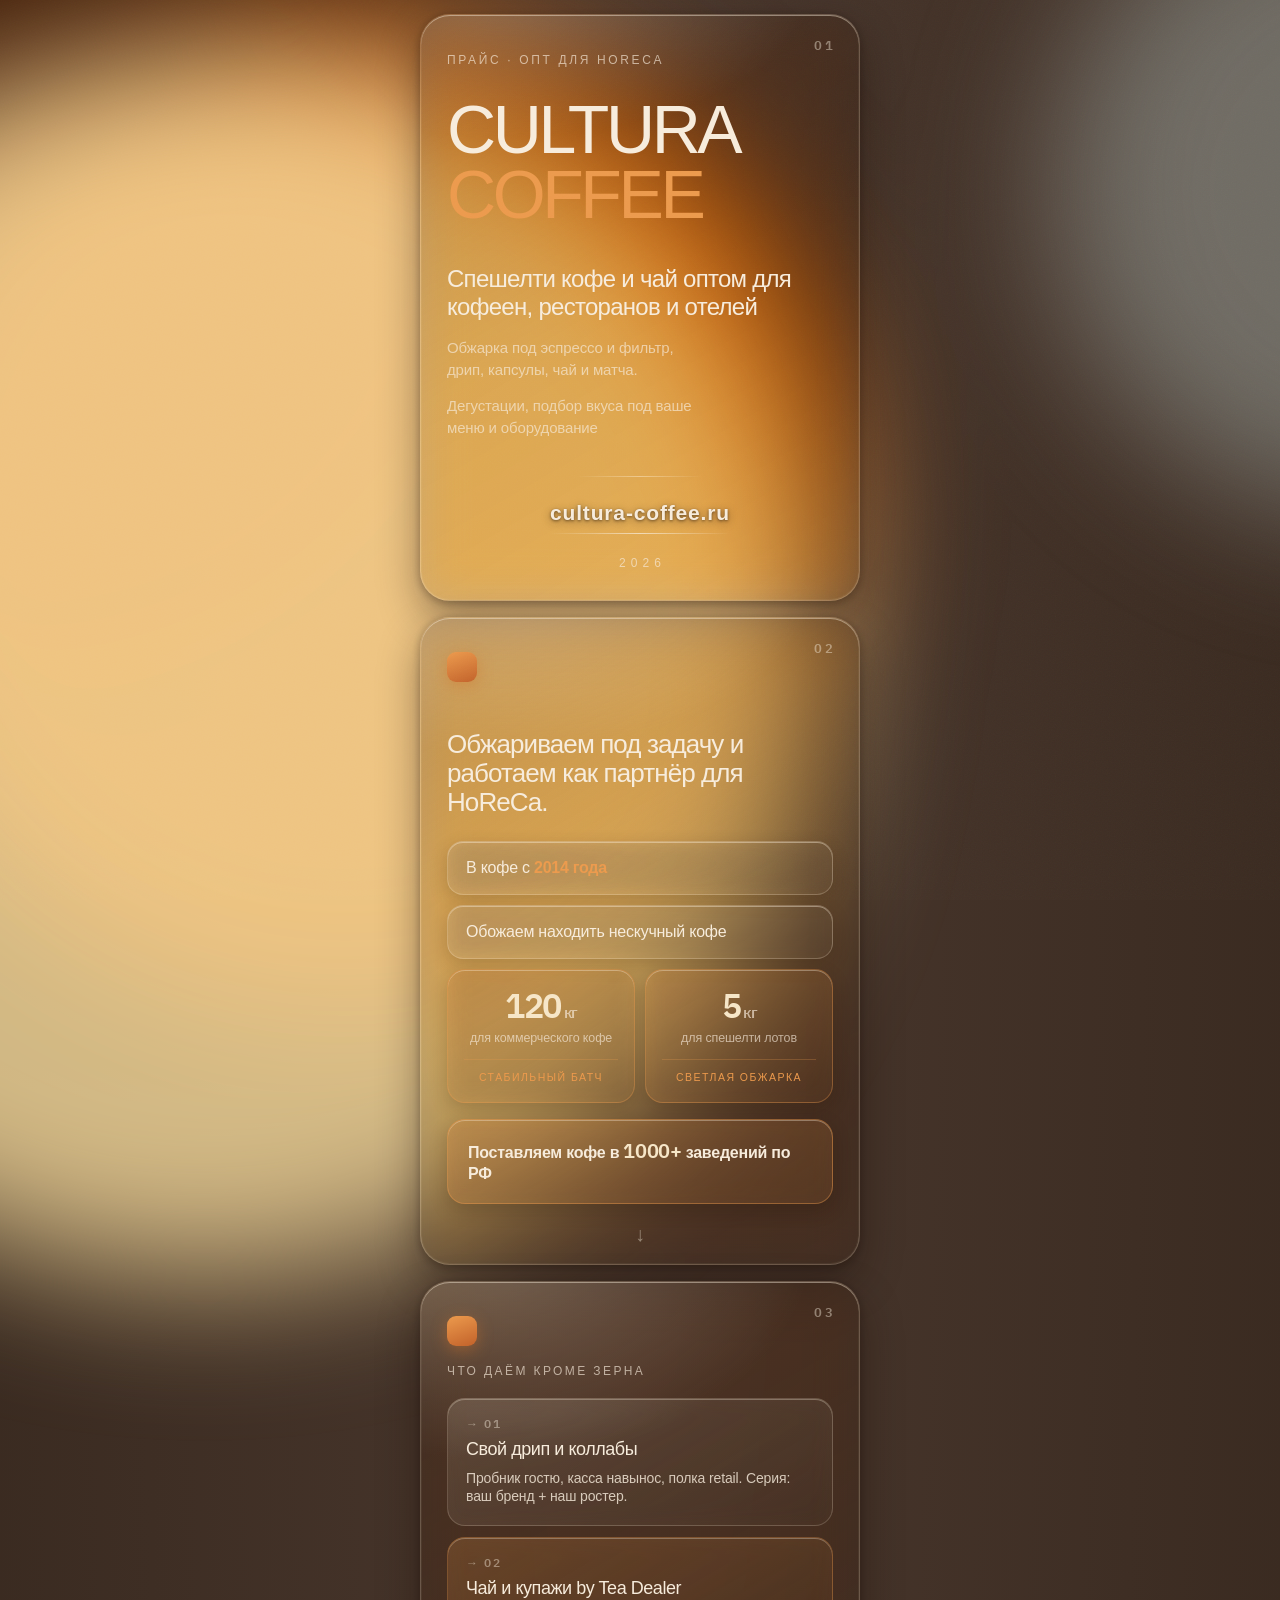
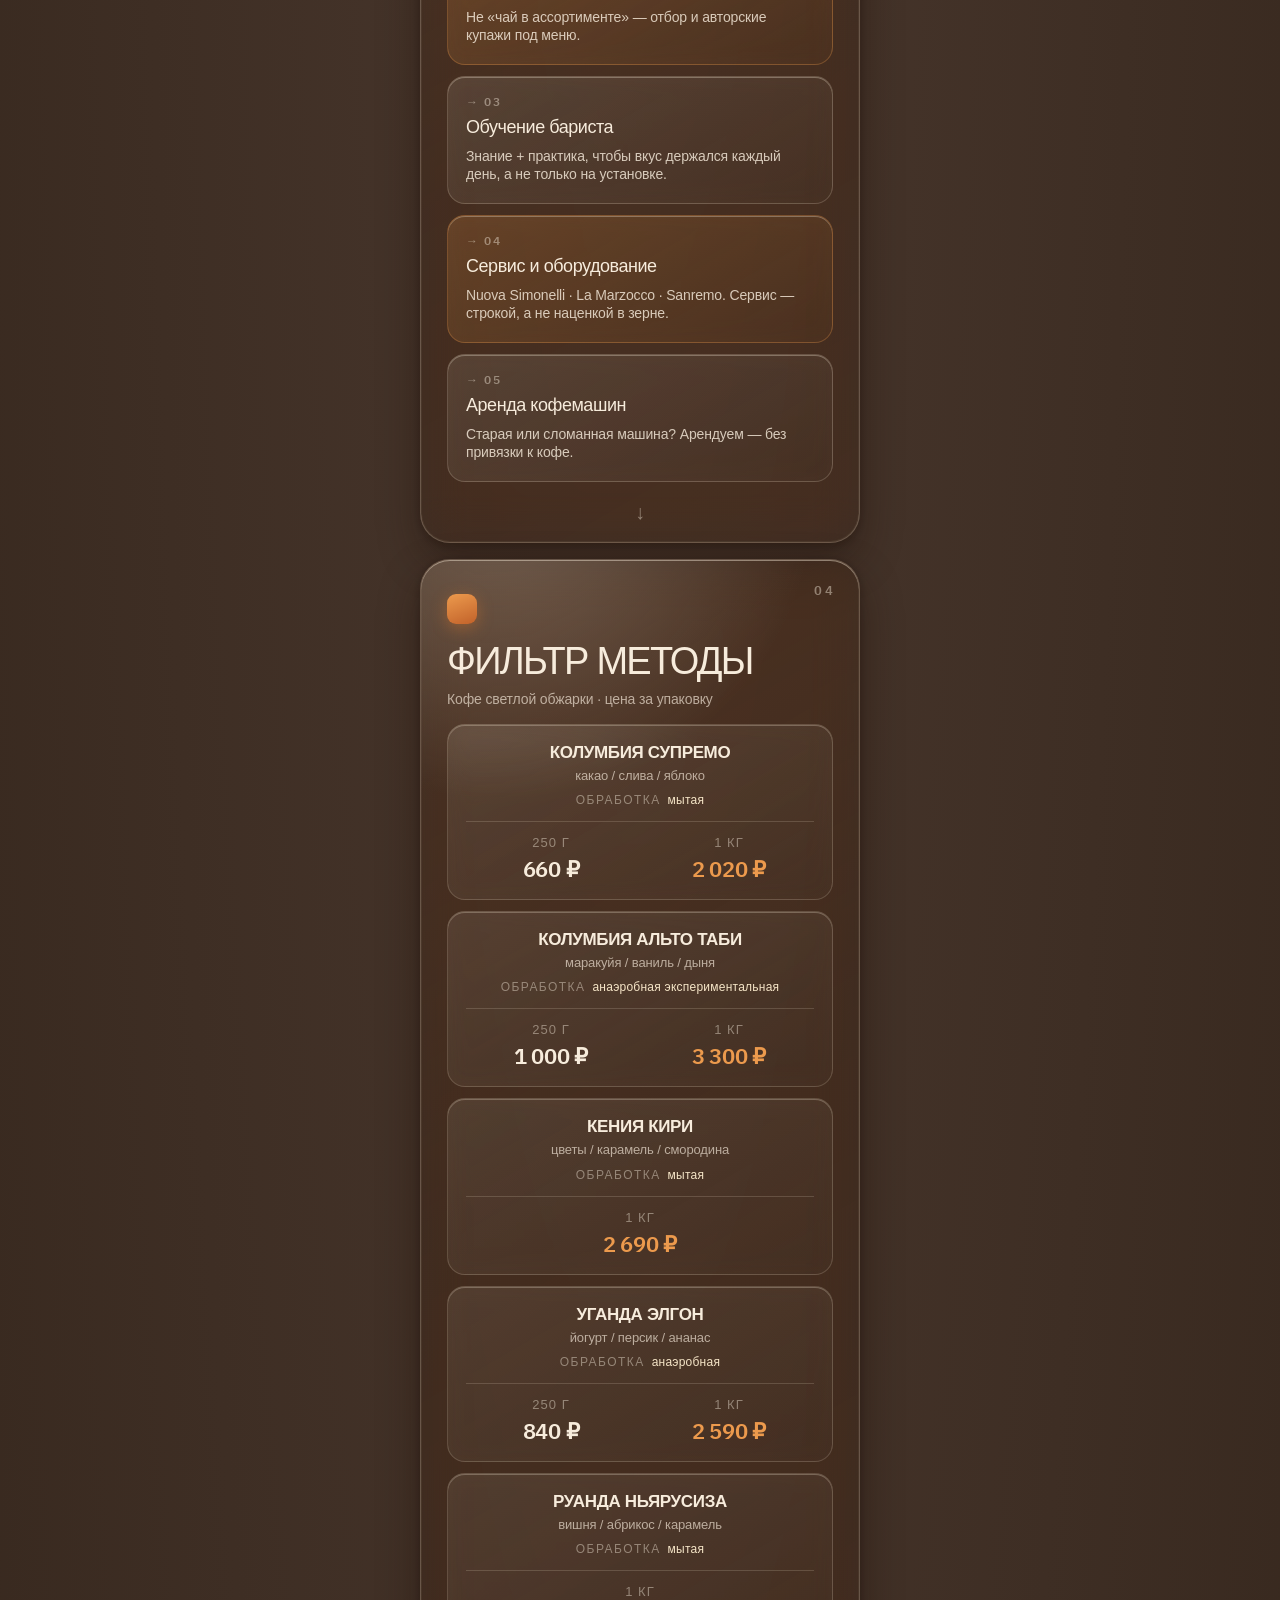
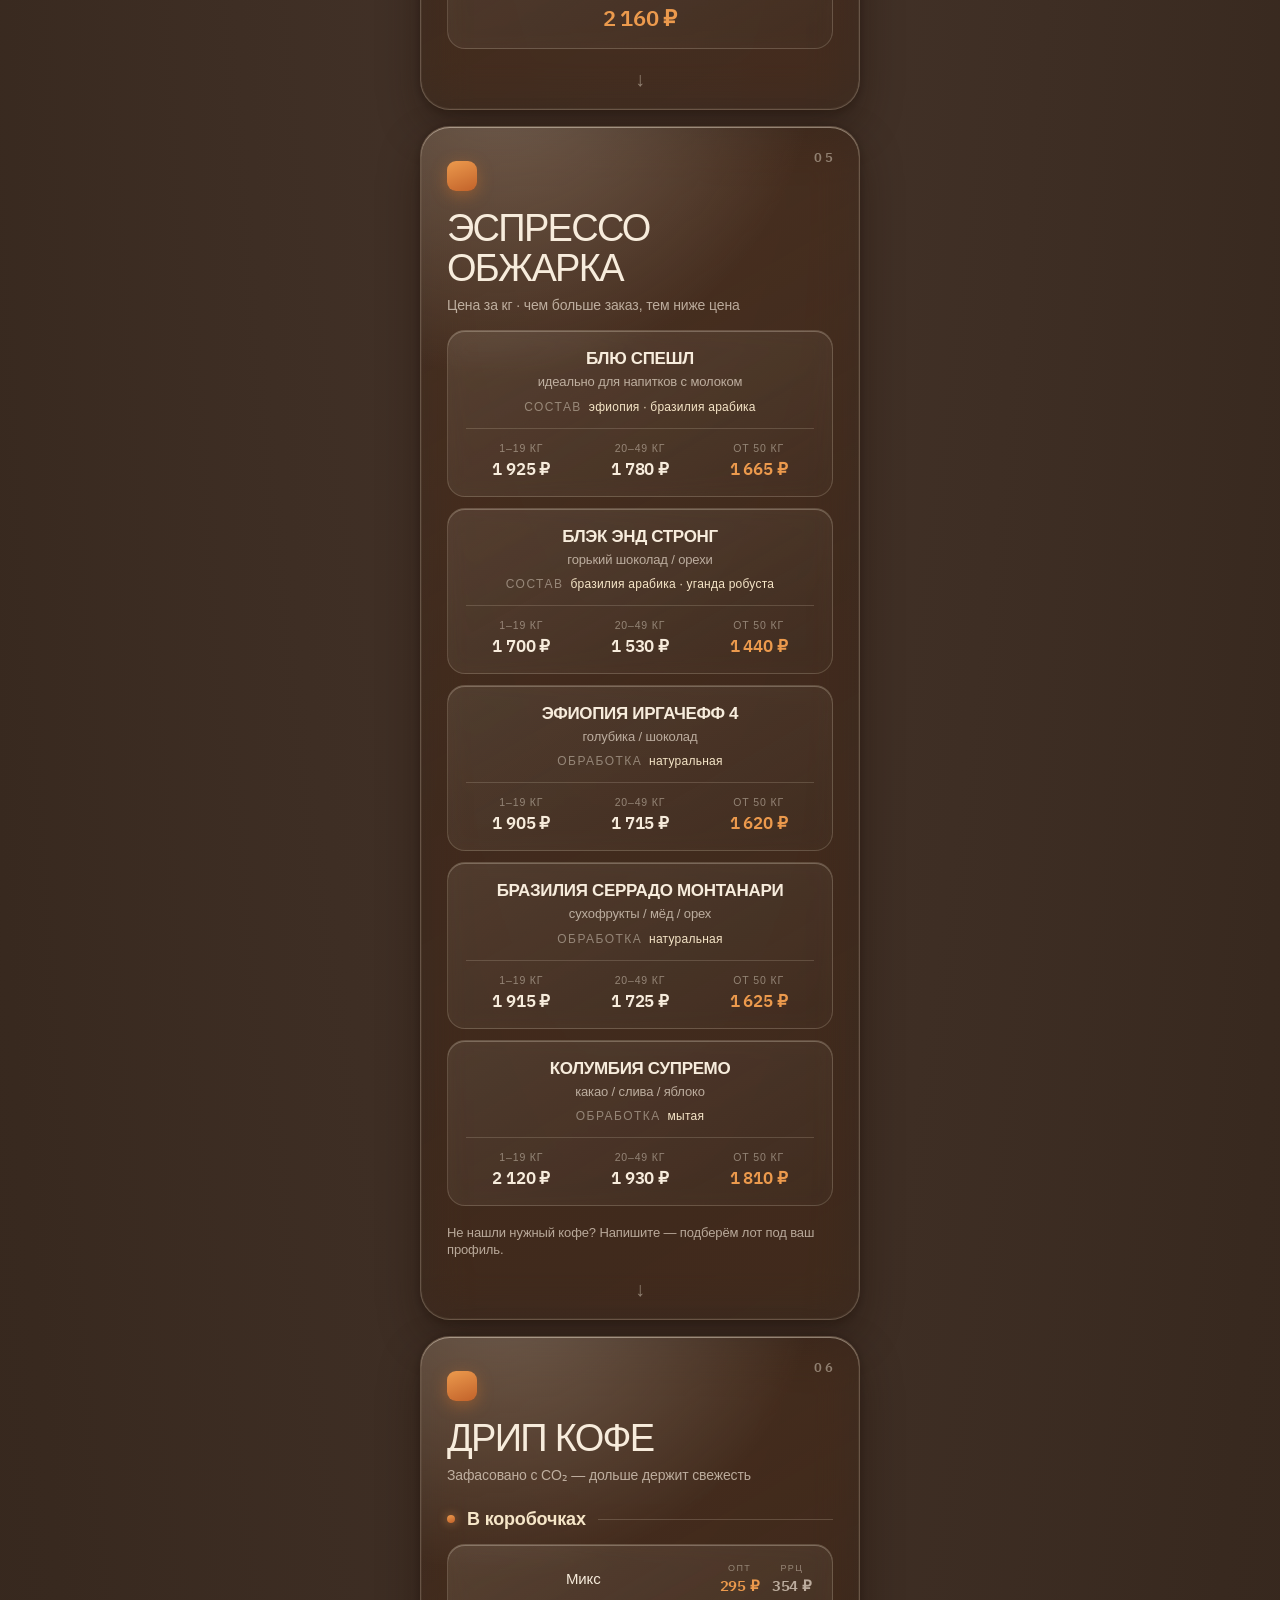
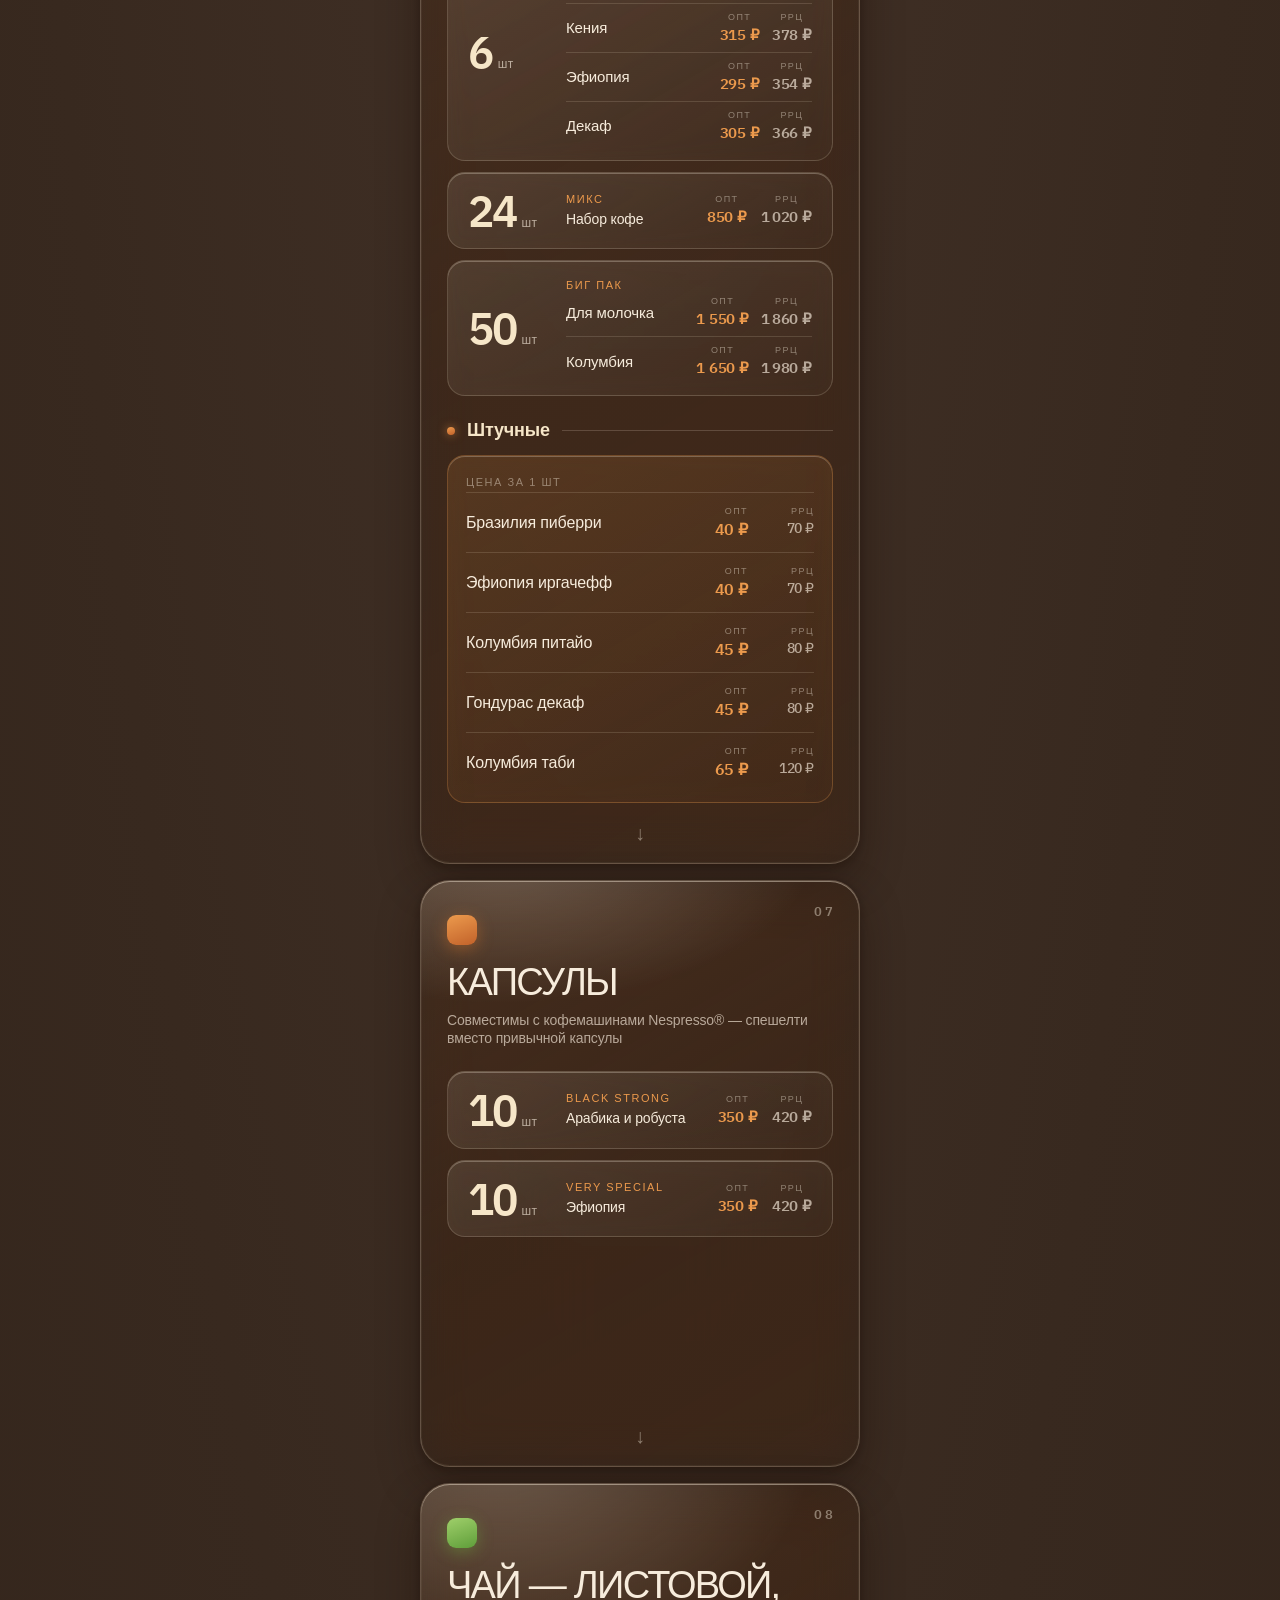
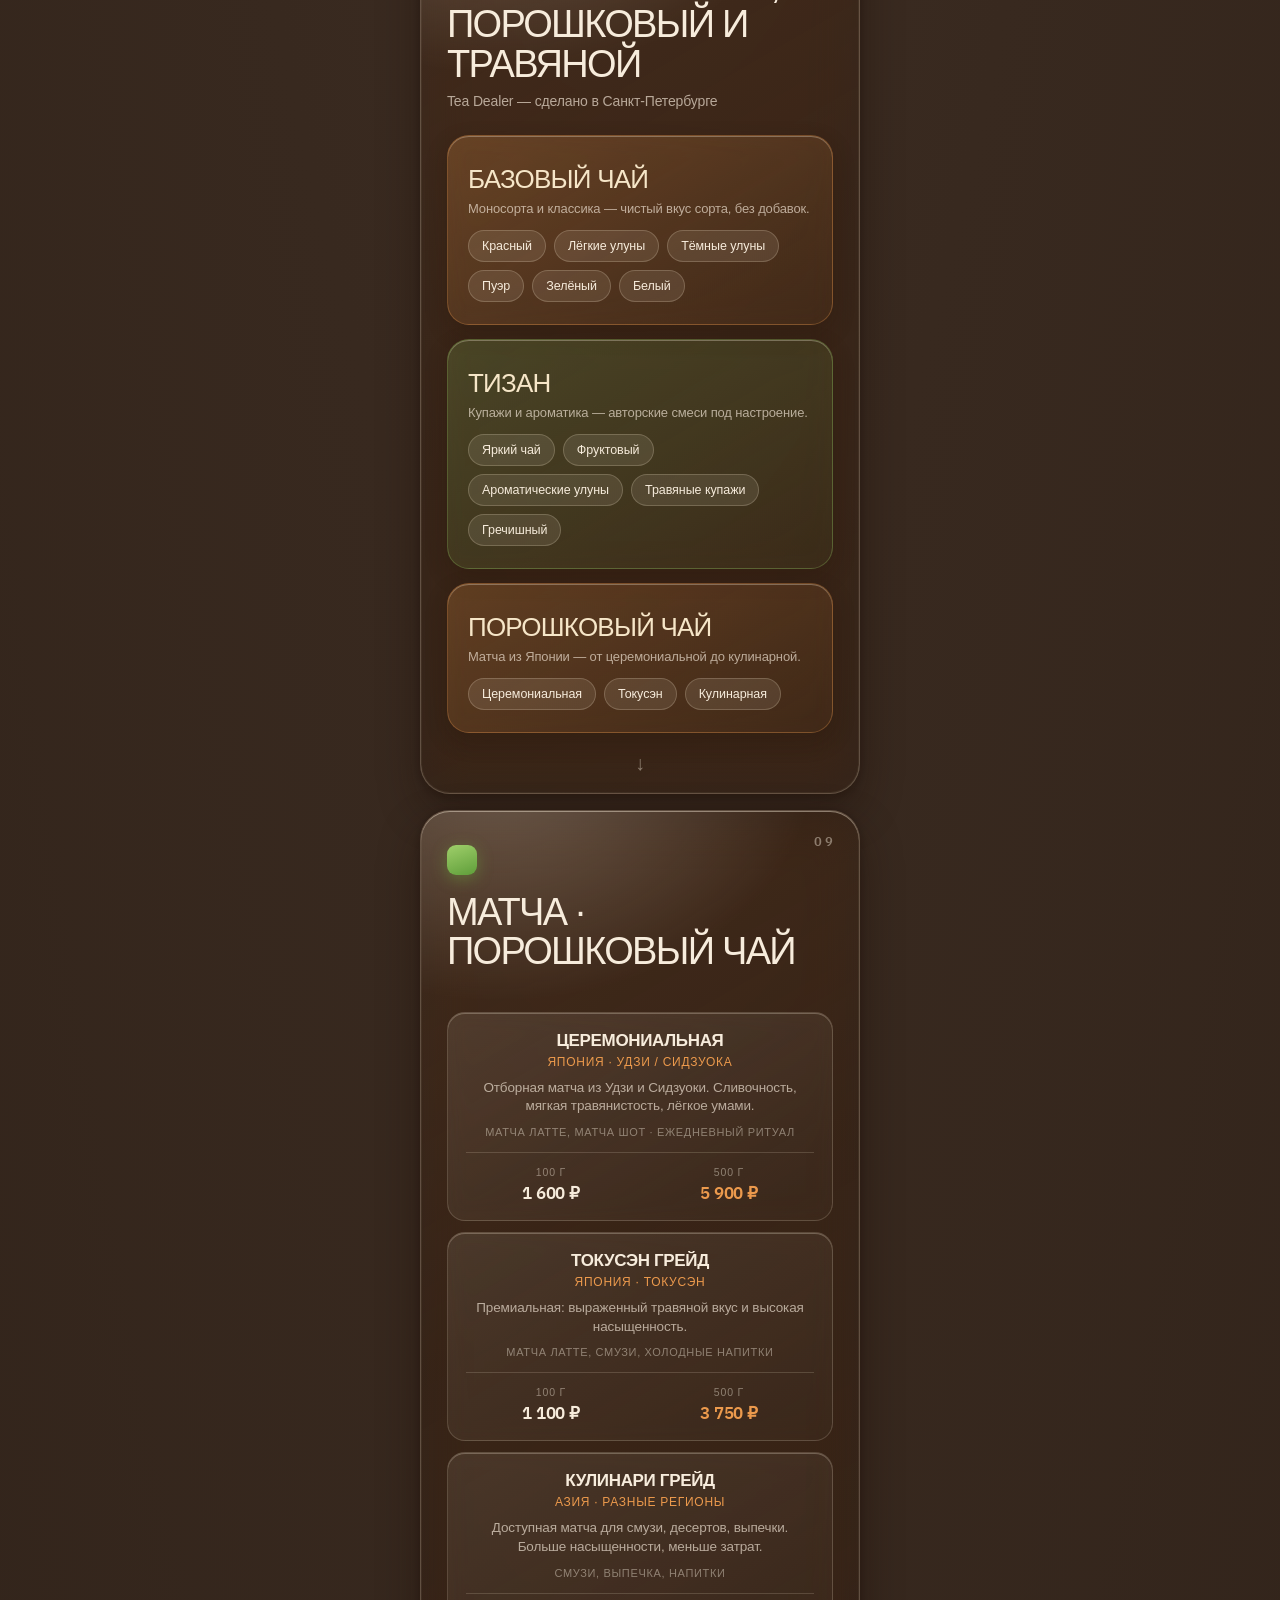
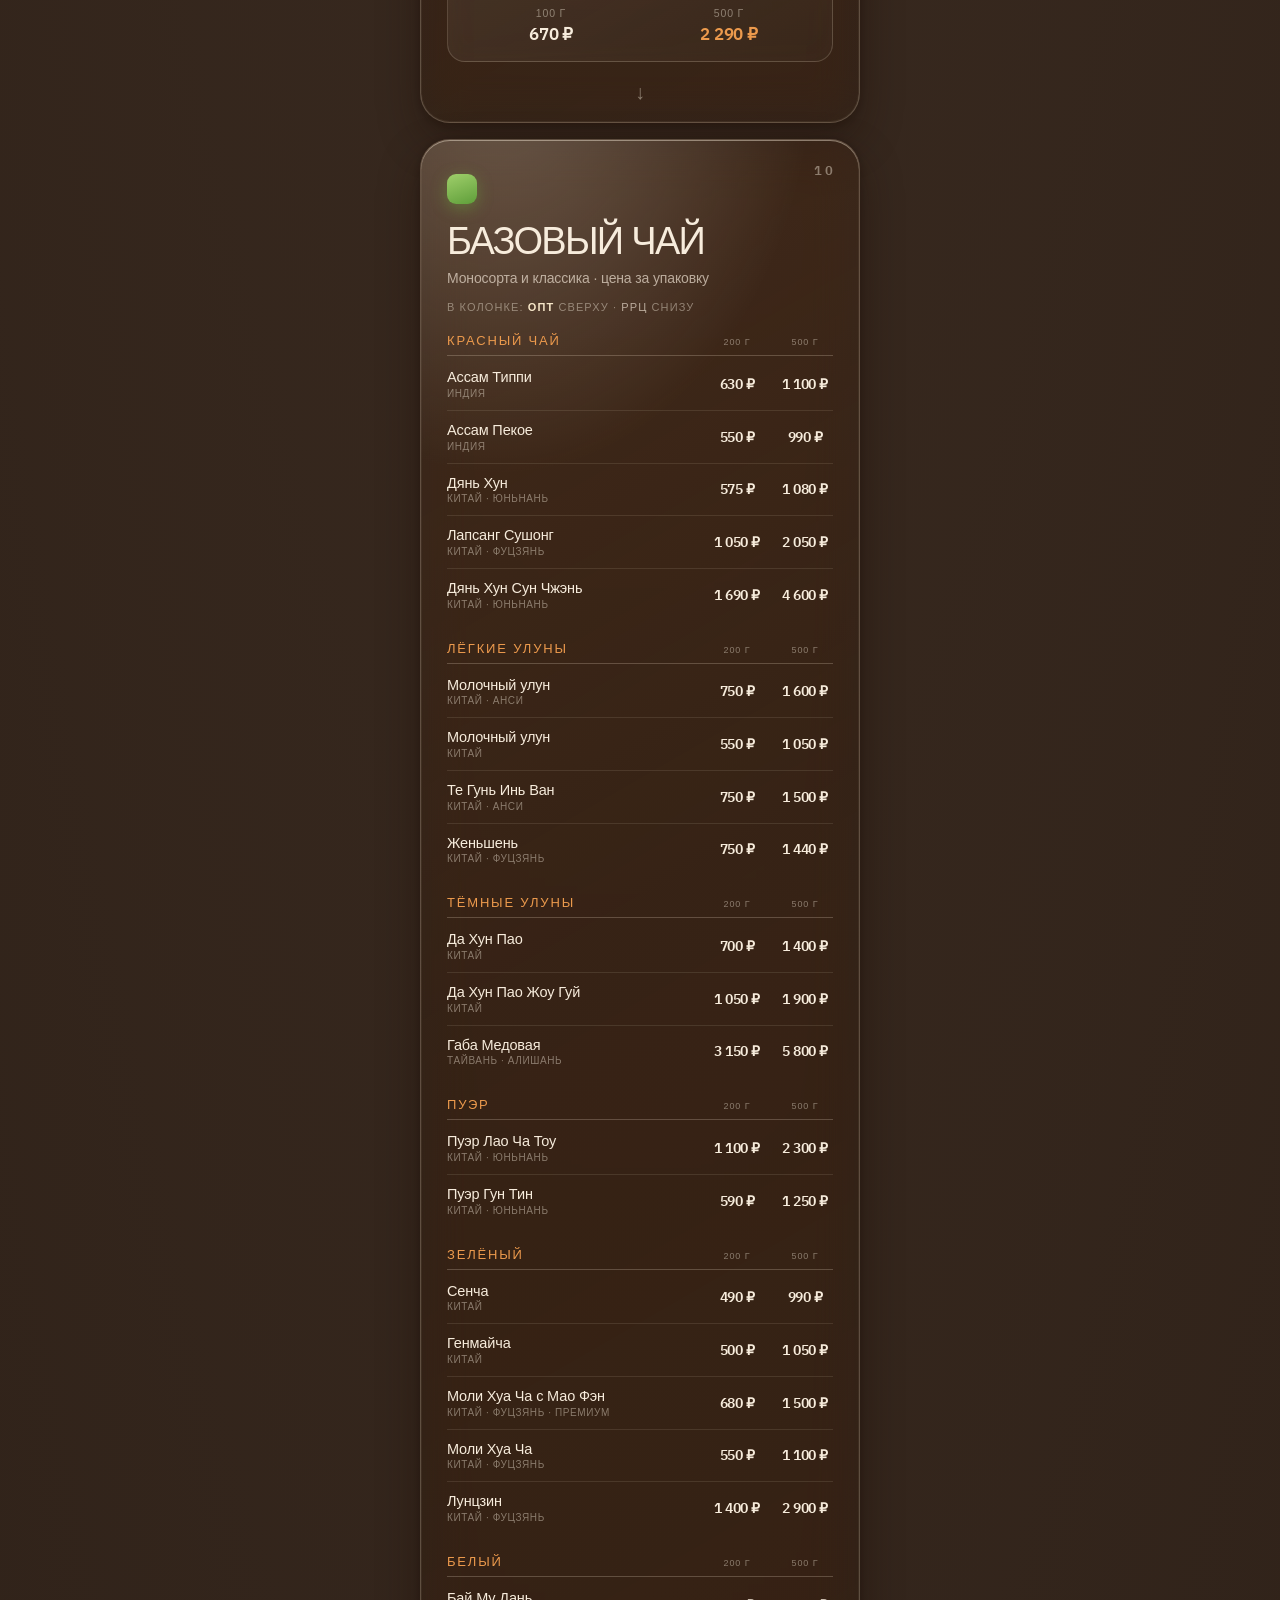
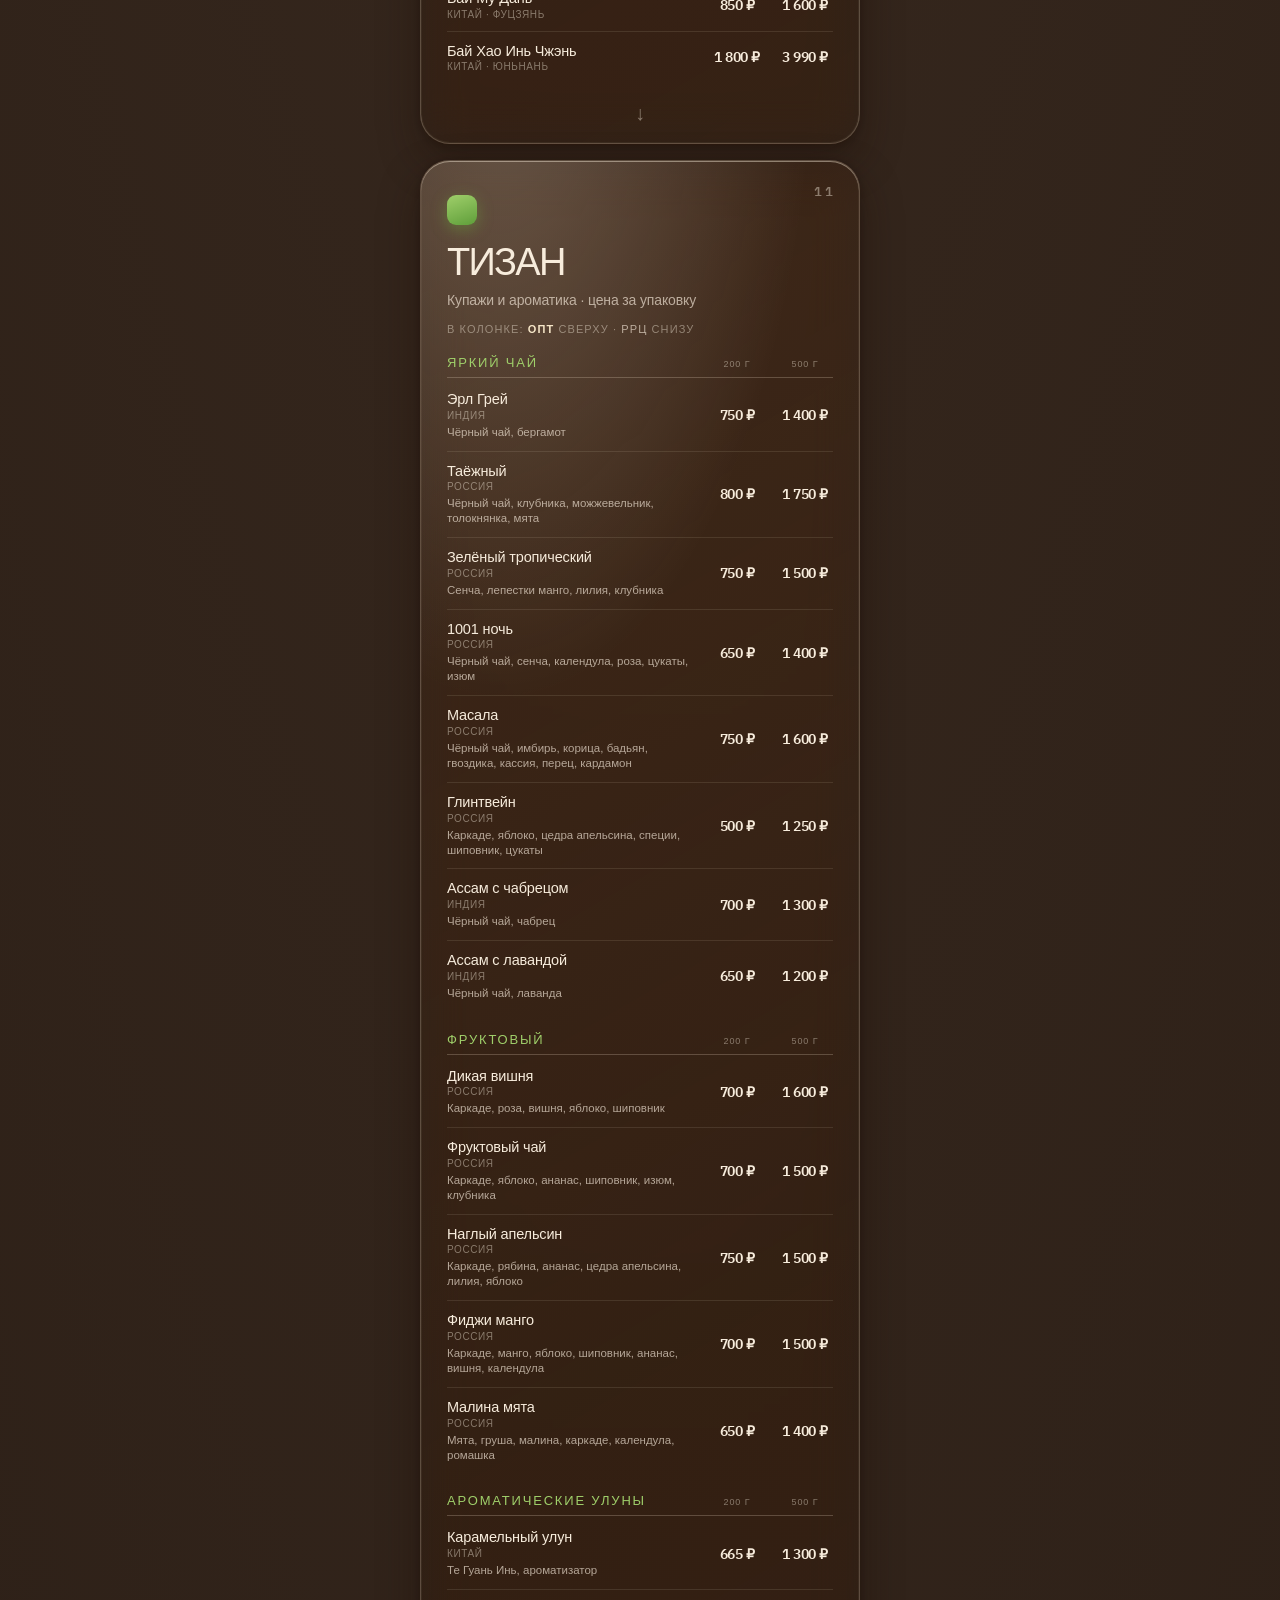
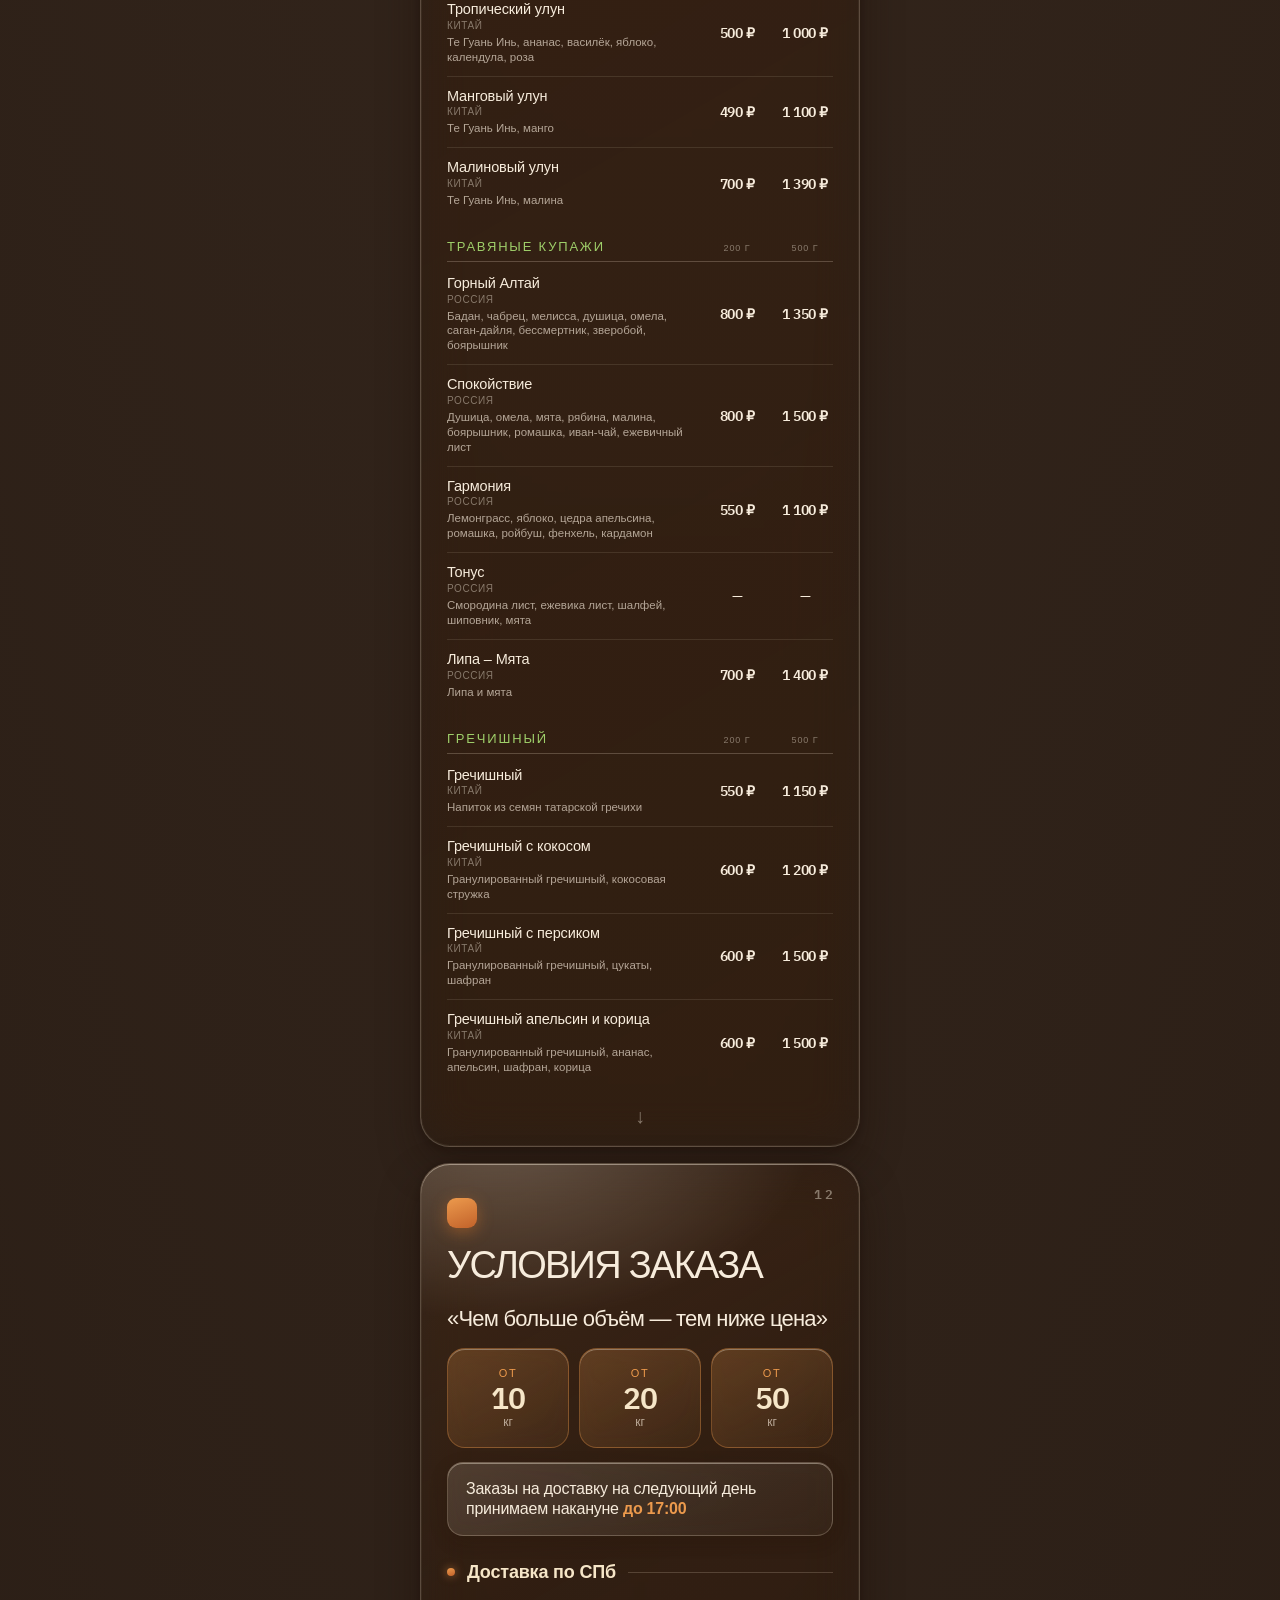
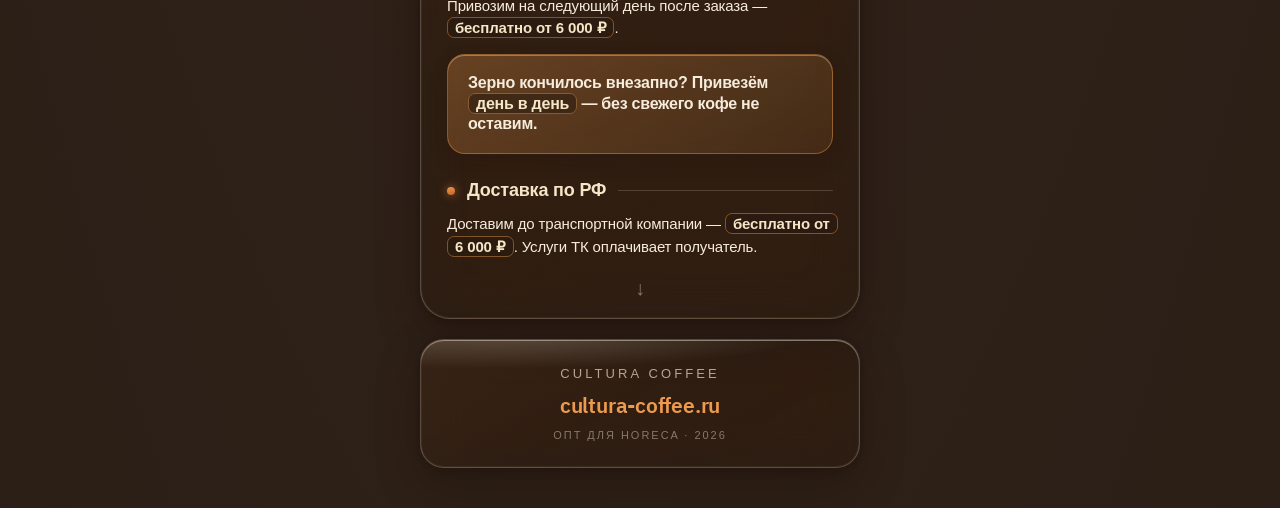
==== commit 34139057: "«Блю спешл»: ступени опта по учётной системе ОПТ 2 (от 20 кг) 1 765 -> 1 780 ₽, ОПТ 3 (от 50 кг) 1 6" ====
--- a/Cultura Coffee - прайс (standalone).html
+++ b/Cultura Coffee - прайс (standalone).html
@@ -178,7 +178,7 @@
   </script>
 
   <script type="__bundler/template">
-"<!DOCTYPE html>\n<html lang=\"ru\"><head>\n<meta charset=\"UTF-8\">\n<meta name=\"viewport\" content=\"width=device-width, initial-scale=1.0, viewport-fit=cover\">\n<title>CULTURA COFFEE — прайс (полный)<\u002Ftitle>\n<style>\n  /* IBM Plex Sans встроен (base64) — без внешних запросов */\n@font-face{font-family:'IBM Plex Sans';font-style:normal;font-weight:500;font-display:swap;src:url([data-uri]) format('woff2');unicode-range:U+0000-00FF,U+0131,U+0152-0153,U+02BB-02BC,U+02C6,U+02DA,U+02DC,U+0304,U+0308,U+0329,U+2000-206F,U+20AC,U+2122,U+2191,U+2193,U+2212,U+2215,U+FEFF,U+FFFD;}\n@font-face{font-family:'IBM Plex Sans';font-style:normal;font-weight:500;font-display:swap;src:url([data-uri]) format('woff2');unicode-range:U+0301,U+0400-045F,U+0490-0491,U+04B0-04B1,U+2116;}\n@font-face{font-family:'IBM Plex Sans';font-style:normal;font-weight:600;font-display:swap;src:url([data-uri]) format('woff2');unicode-range:U+0000-00FF,U+0131,U+0152-0153,U+02BB-02BC,U+02C6,U+02DA,U+02DC,U+0304,U+0308,U+0329,U+2000-206F,U+20AC,U+2122,U+2191,U+2193,U+2212,U+2215,U+FEFF,U+FFFD;}\n@font-face{font-family:'IBM Plex Sans';font-style:normal;font-weight:600;font-display:swap;src:url([data-uri]) format('woff2');unicode-range:U+0301,U+0400-045F,U+0490-0491,U+04B0-04B1,U+2116;}\n  :root{\n    --amber:#ec9a4d; --cream:#f6e6c8; --text:#f7ecdc;\n    --muted:rgba(247,236,220,.66); --faint:rgba(247,236,220,.44);\n    --radius:30px;\n    --sans:\"Helvetica Neue\",Helvetica,Arial,sans-serif;\n    --mono:\"IBM Plex Sans\",\"Helvetica Neue\",Arial,sans-serif;\n    --pad:14px;\n    --glass-bg:linear-gradient(150deg, rgba(70,46,30,.34), rgba(34,22,15,.16) 48%, rgba(20,13,9,.10));\n    --glass-border:rgba(255,238,214,.22);\n    --glass-shadow:0 18px 42px rgba(28,15,6,.42),0 2px 8px rgba(28,15,6,.30),inset 0 1px 0 rgba(255,243,224,.40),inset 0 0 0 1px rgba(255,238,214,.05);\n    --blur:saturate(150%) blur(22px);\n  }\n  *{box-sizing:border-box;} html,body{margin:0;}\n  body{\n    min-height:100vh;\n    background:radial-gradient(140% 120% at 50% 4%, #4a382e 0%, #38291f 42%, #281c14 100%);\n    font-family:var(--sans); color:var(--text); -webkit-font-smoothing:antialiased;\n    padding:var(--pad); padding-top:max(var(--pad),env(safe-area-inset-top)); padding-bottom:max(40px,env(safe-area-inset-bottom));\n  }\n  .bg{ position:fixed; inset:-20%; z-index:0; filter:blur(70px) saturate(125%); pointer-events:none; }\n  .blob{ position:absolute; border-radius:50%; }\n  .blob.b1{ width:74vw;height:74vw; left:-16vw; top:-12vh; background:#3a1c0c; opacity:.95; animation:d1 36s ease-in-out infinite alternate; }\n  .blob.b2{ width:78vw;height:78vw; left:8vw;  top:22vh; background:#d2742a; opacity:.85; animation:d2 42s ease-in-out infinite alternate; }\n  .blob.b3{ width:96vw;height:96vw; left:-12vw; bottom:-22vh; background:#f3dcab; opacity:.8; animation:d3 32s ease-in-out infinite alternate; }\n  .blob.b4{ width:52vw;height:52vw; right:-14vw; top:4vh; background:#bcc6c0; opacity:.42; animation:d1 46s ease-in-out infinite alternate; }\n  @keyframes d1{ to{ transform:translate(7vw,5vh) scale(1.10);} }\n  @keyframes d2{ to{ transform:translate(-6vw,-4vh) scale(1.08);} }\n  @keyframes d3{ to{ transform:translate(5vw,-7vh) scale(1.12);} }\n  @media (prefers-reduced-motion:reduce){ .blob{ animation:none !important; } }\n  .grain{ position:fixed; inset:0; z-index:5; pointer-events:none; opacity:.10; mix-blend-mode:soft-light;\n    background-image:url(\"data:image/svg+xml,%3Csvg xmlns='http://www.w3.org/2000/svg' width='160' height='160'%3E%3Cfilter id='n'%3E%3CfeTurbulence type='fractalNoise' baseFrequency='0.85' numOctaves='2' stitchTiles='stitch'/%3E%3C/filter%3E%3Crect width='100%25' height='100%25' filter='url(%23n)'/%3E%3C/svg%3E\");\n    background-size:160px 160px; }\n\n  .deck{ position:relative; z-index:1; max-width:440px; margin:0 auto; display:flex; flex-direction:column; gap:16px; }\n\n  .card{\n    position:relative; width:100%;\n    min-height:calc((100vw - var(--pad) * 2) * 4 / 3);\n    border-radius:var(--radius); padding:34px 26px 60px;\n    display:flex; flex-direction:column;\n    background:var(--glass-bg); border:1px solid var(--glass-border); box-shadow:var(--glass-shadow);\n    -webkit-backdrop-filter:var(--blur); backdrop-filter:var(--blur);\n    overflow:hidden; isolation:isolate;\n  }\n  @media (min-width:472px){ .card{ min-height:calc(440px * 4 / 3); } }\n  .card::before{ content:\"\"; position:absolute; top:0;left:0;right:0; height:55%;\n    background:radial-gradient(120% 80% at 18% -10%, rgba(255,243,224,.26), rgba(255,243,224,0) 60%); pointer-events:none; z-index:0; }\n  .card > *{ position:relative; z-index:1; }\n  .card__no{ position:absolute; top:22px;right:24px; font-family:var(--mono); font-size:13px;font-weight:600; letter-spacing:.18em; color:var(--faint); z-index:2; }\n  .card__scroll{ position:absolute; left:0;right:0;bottom:20px; text-align:center; font-size:20px;line-height:1; color:var(--faint); }\n\n  .marker{ width:42px;height:42px; border-radius:12px; background:linear-gradient(160deg,var(--amber),#c2622a); margin-bottom:24px; box-shadow:0 4px 16px rgba(210,116,42,.45); }\n  .marker--sm{ width:30px;height:30px;border-radius:9px;margin-bottom:18px; }\n\n  /* ОБЛОЖКА */\n  .hero{ padding:38px 26px 30px; justify-content:space-between; }\n  .hero__eyebrow{ font-size:12px;letter-spacing:.22em;text-transform:uppercase; color:var(--muted); margin-bottom:30px; }\n  .hero h1{ margin:0;font-weight:500; font-size:clamp(46px,15.5vw,68px); line-height:.96;letter-spacing:-.05em;text-transform:uppercase; }\n  .hero h1 .ln2{ color:var(--amber); }\n  .hero__mid{ flex:1 1 auto; display:flex; flex-direction:column; justify-content:center; padding:28px 0; }\n  .hero__offer{ font-size:clamp(20px,5.6vw,24px); line-height:1.18;letter-spacing:-.03em;font-weight:500; }\n  .hero__sub{ margin-top:16px;font-size:15px;line-height:1.45; letter-spacing:-.01em;color:var(--muted);max-width:30ch; }\n  .hero__sub2{ margin-top:14px;font-size:15px;line-height:1.45; letter-spacing:-.01em;color:var(--muted);max-width:30ch; }\n  .hero__bottom{ display:flex;flex-direction:column;align-items:center; }\n  .hero__sign{ display:flex; flex-direction:column; align-items:center; }\n  .hero__rule{ width:124px; height:1px; margin-bottom:24px; background:linear-gradient(90deg,transparent,rgba(255,238,214,.45),transparent); }\n  .hero__site{ position:relative; font-size:21px; font-weight:600; letter-spacing:.04em; color:var(--text); text-decoration:none; padding-bottom:9px;\n    text-shadow:0 1px 3px rgba(28,14,5,.55), 0 2px 10px rgba(28,14,5,.4); }\n  .hero__site::after{ content:\"\"; position:absolute; left:0; right:0; bottom:0; height:1px;\n    background:linear-gradient(90deg,transparent,rgba(247,236,220,.72),transparent); }\n  .hero__foot{ margin-top:22px;text-align:center;font-size:12px;letter-spacing:.42em;text-indent:.42em;text-transform:uppercase;color:var(--muted); }\n\n  /* ЗАГОЛОВКИ */\n  .head h2{ margin:0;font-weight:400; font-size:clamp(30px,8vw,38px); line-height:1.04;letter-spacing:-.045em;text-transform:uppercase; }\n  .head .sub{ margin-top:8px;font-size:14px;line-height:1.3;letter-spacing:-.01em;color:var(--muted); }\n  .eyebrow{ font-size:12px;letter-spacing:.2em;text-transform:uppercase;color:var(--muted); }\n\n  /* О НАС */\n  .story__thesis{ margin-top:30px;font-size:clamp(22px,6vw,26px); line-height:1.12;letter-spacing:-.035em;font-weight:500; }\n  .story__copy{ margin-top:20px;display:flex;flex-direction:column;gap:13px; }\n  .story__copy p{ margin:0;font-size:15.5px;line-height:1.42;letter-spacing:-.01em;color:rgba(247,236,220,.86); }\n  .note{ margin-top:22px;border-radius:20px;padding:22px 22px 24px;\n    background:linear-gradient(150deg, rgba(236,154,77,.26), rgba(236,154,77,.08)); border:1px solid rgba(236,154,77,.34);\n    box-shadow:inset 0 1px 0 rgba(255,243,224,.30); -webkit-backdrop-filter:blur(10px); backdrop-filter:blur(10px); }\n  .note__label{ font-size:11px;letter-spacing:.16em;text-transform:uppercase;color:var(--muted);margin-bottom:12px; }\n  .note__text{ font-size:16px;line-height:1.36;letter-spacing:-.015em; }\n  .note__proof{ margin-top:18px;padding-top:16px;border-top:1px solid rgba(255,243,224,.22); font-size:15px;line-height:1.2;font-weight:600;letter-spacing:-.01em; }\n\n  /* О НАС — факты-кнопки на стекле */\n  .facts{ margin-top:24px; display:flex; flex-direction:column; gap:10px; }\n  .fact{ border-radius:16px; padding:16px 18px; font-size:16px; line-height:1.25; letter-spacing:-.015em;\n    background:linear-gradient(150deg, rgba(255,243,224,.14), rgba(255,243,224,.04));\n    border:1px solid rgba(255,238,214,.22);\n    box-shadow:inset 0 1px 0 rgba(255,243,224,.40), 0 6px 18px rgba(28,15,6,.20);\n    -webkit-backdrop-filter:blur(10px); backdrop-filter:blur(10px); }\n  .fact b{ color:var(--amber); font-weight:600; }\n\n  .probats{ margin-top:10px; display:grid; grid-template-columns:1fr 1fr; gap:10px; }\n  .probat{ border-radius:18px; padding:18px 16px; text-align:center;\n    display:flex; flex-direction:column;\n    background:linear-gradient(150deg, rgba(236,154,77,.24), rgba(236,154,77,.07));\n    border:1px solid rgba(236,154,77,.32);\n    box-shadow:inset 0 1px 0 rgba(255,243,224,.34), 0 6px 18px rgba(28,15,6,.20);\n    -webkit-backdrop-filter:blur(10px); backdrop-filter:blur(10px); }\n  .probat__num{ font-family:var(--mono); font-weight:600; font-size:34px; line-height:1; letter-spacing:-.04em; color:var(--cream); }\n  .probat__num span{ font-size:15px; margin-left:3px; color:var(--muted); }\n  .probat__use{ margin-top:9px; margin-bottom:12px; font-size:12.5px; line-height:1.25; letter-spacing:-.01em; color:var(--muted); }\n  /* margin-top:auto прижимает тег к низу — черта совпадает в обеих карточках */\n  .probat__tag{ margin-top:auto; padding-top:11px; border-top:1px solid rgba(236,154,77,.26);\n    font-size:10.5px; line-height:1.3; letter-spacing:.14em; text-transform:uppercase; color:var(--amber); }\n\n  .proof{ margin-top:16px; border-radius:18px; padding:18px 20px; font-size:16px; line-height:1.3; font-weight:600; letter-spacing:-.015em;\n    background:linear-gradient(150deg, rgba(236,154,77,.30), rgba(236,154,77,.12));\n    border:1px solid rgba(236,154,77,.40);\n    box-shadow:inset 0 1px 0 rgba(255,243,224,.34), 0 6px 18px rgba(28,15,6,.22);\n    -webkit-backdrop-filter:blur(10px); backdrop-filter:blur(10px); }\n  .proof b{ font-family:var(--mono); font-size:20px; color:var(--cream); letter-spacing:-.02em; }\n\n  /* НАПРАВЛЕНИЯ */\n  .kp-list{ margin-top:20px;display:flex;flex-direction:column;gap:11px; }\n  .kp{ border-radius:18px; padding:17px 18px 19px;\n    background:linear-gradient(150deg, rgba(255,243,224,.12), rgba(255,243,224,.03)); border:1px solid rgba(255,238,214,.18);\n    box-shadow:inset 0 1px 0 rgba(255,243,224,.30); -webkit-backdrop-filter:blur(10px); backdrop-filter:blur(10px); }\n  .kp:nth-child(even){ background:linear-gradient(150deg, rgba(236,154,77,.22), rgba(236,154,77,.06)); border-color:rgba(236,154,77,.28); }\n  .kp__idx{ font-family:var(--mono);font-size:12px;font-weight:600;letter-spacing:.14em;text-transform:uppercase;color:var(--faint); }\n  .kp__title{ margin-top:8px;font-size:18px;line-height:1.14;letter-spacing:-.025em;font-weight:500; }\n  .kp__copy{ margin-top:9px;font-size:14px;line-height:1.34;letter-spacing:-.01em;color:rgba(247,236,220,.82); }\n\n  /* ЛЕГЕНДА ЦЕН */\n  .price-legend{ margin-top:14px; font-size:11px; letter-spacing:.1em; text-transform:uppercase; color:var(--faint); }\n  .price-legend b{ color:var(--cream); font-weight:600; }\n  .price-legend i{ color:var(--muted); font-style:normal; }\n\n  /* ПРАЙС · КАРТОЧКА ТОВАРА */\n  .items{ margin-top:16px; display:flex; flex-direction:column; gap:11px; }\n  .item{ border-radius:18px; padding:18px 18px 16px;\n    background:linear-gradient(150deg, rgba(255,243,224,.10), rgba(255,243,224,.03)); border:1px solid rgba(255,238,214,.16);\n    box-shadow:inset 0 1px 0 rgba(255,243,224,.26); -webkit-backdrop-filter:blur(10px); backdrop-filter:blur(10px); text-align:center; }\n  .item__name{ font-size:17px;line-height:1.12;letter-spacing:-.02em;font-weight:600;text-transform:uppercase; }\n  .item__taste{ margin-top:6px;font-size:13px;line-height:1.25;letter-spacing:-.01em;color:var(--muted);text-transform:lowercase; }\n  .item__proc{ margin-top:9px;font-size:12px;letter-spacing:.02em; }\n  .item__proc .lbl{ text-transform:uppercase;letter-spacing:.12em;color:var(--faint);margin-right:7px; }\n  .item__proc .val{ color:var(--cream); }\n\n  /* увеличенная карточка (Колумбия супремо в фильтре) */\n  .item--lg .item__name{ font-size:24px; letter-spacing:-.03em; }\n  .item--lg .item__taste{ margin-top:9px; font-size:18px; }\n  .item--lg .item__proc{ margin-top:9px; font-size:18px; }\n  .item--lg .item__proc .lbl{ font-size:12px; letter-spacing:.12em; margin-right:8px; }\n  .item--lg .item__proc .val{ font-size:18px; }\n\n  /* карточка чая: страна / описание / подходит */\n  .item__from{ margin-top:5px; font-size:12px; letter-spacing:.06em; text-transform:uppercase; color:var(--amber); }\n  .item__desc{ margin-top:10px; font-size:13.5px; line-height:1.38; letter-spacing:-.01em; color:var(--muted); }\n  .item__for{ margin-top:10px; font-size:11px; letter-spacing:.06em; text-transform:uppercase; color:var(--faint); }\n  .marker--tea{ background:linear-gradient(160deg,#9fcf6a,#5f9e3a); box-shadow:0 4px 16px rgba(111,174,63,.42); }\n\n  /* выделенный заголовок секции */\n  .part__title{ display:flex; align-items:center; gap:12px; margin-bottom:14px; font-size:18px; font-weight:600; letter-spacing:-.01em; color:var(--cream); }\n  .part__title::before{ content:\"\"; width:8px;height:8px;border-radius:50%; background:linear-gradient(160deg,var(--amber),#c2622a); box-shadow:0 0 10px rgba(236,154,77,.6); }\n  .part__title--tea::before{ background:linear-gradient(160deg,#9fcf6a,#5f9e3a); box-shadow:0 0 10px rgba(111,174,63,.6); }\n  .part__title::after{ content:\"\"; flex:1 1 auto; height:1px; background:rgba(255,238,214,.18); }\n\n  /* концепт двух акцентов */\n  .concept{ margin-top:24px; display:flex; flex-direction:column; gap:14px; }\n  .concept__block{ border-radius:22px; padding:22px 20px; border:1px solid rgba(255,238,214,.18);\n    box-shadow:inset 0 1px 0 rgba(255,243,224,.30), 0 8px 22px rgba(28,15,6,.22);\n    -webkit-backdrop-filter:blur(12px); backdrop-filter:blur(12px); }\n  .concept__block.is-base{ background:linear-gradient(150deg, rgba(236,154,77,.24), rgba(236,154,77,.06)); border-color:rgba(236,154,77,.30); }\n  .concept__block.is-tisane{ background:linear-gradient(150deg, rgba(143,191,94,.22), rgba(143,191,94,.06)); border-color:rgba(143,191,94,.30); }\n  .concept__kicker{ font-size:11px; letter-spacing:.2em; text-transform:uppercase; }\n  .is-base .concept__kicker{ color:var(--amber); }\n  .is-tisane .concept__kicker{ color:#9fcf6a; }\n  .concept__title{ margin-top:6px; font-size:26px; font-weight:500; letter-spacing:-.03em; text-transform:uppercase; color:var(--cream); }\n  .concept__desc{ margin-top:6px; font-size:13px; color:var(--muted); letter-spacing:-.01em; }\n  .concept__cats{ margin-top:14px; display:flex; flex-wrap:wrap; gap:8px; }\n  .cat-chip{ font-size:12.5px; letter-spacing:-.005em; padding:8px 13px; border-radius:999px; background:rgba(255,243,224,.10); border:1px solid rgba(255,238,214,.20); }\n\n  /* список листового чая */\n  .tea-cat{ margin-top:20px; }\n  .tea-cat__h{ display:flex; align-items:baseline; justify-content:space-between; gap:10px; padding-bottom:7px; margin-bottom:2px; border-bottom:1px solid rgba(255,238,214,.22); }\n  .tea-cat__name{ font-size:13px; letter-spacing:.14em; text-transform:uppercase; color:var(--amber); }\n  .tea-cat.is-tisane .tea-cat__name{ color:#9fcf6a; }\n  .tea-cat__cols{ display:flex; gap:12px; }\n  .tea-cat__cols span{ min-width:56px; text-align:center; font-size:9px; letter-spacing:.1em; text-transform:uppercase; color:var(--faint); }\n  .tea-row{ display:flex; gap:12px; align-items:center; padding:11px 0; border-bottom:1px solid rgba(255,238,214,.10); }\n  .tea-row:last-child{ border-bottom:0; }\n  .tea-row__main{ flex:1 1 auto; min-width:0; }\n  .tea-row__name{ font-size:14.5px; letter-spacing:-.01em; line-height:1.15; }\n  .tea-row__from{ margin-top:2px; font-size:10px; letter-spacing:.06em; text-transform:uppercase; color:var(--faint); }\n  .tea-row__mix{ margin-top:4px; font-size:11.5px; line-height:1.3; color:var(--muted); }\n  .tea-row__prices{ flex:0 0 auto; display:flex; gap:12px; }\n  .tea-price{ min-width:56px; text-align:center; }\n  .tea-price__opt{ font-family:var(--mono); font-weight:600; font-size:13.5px; letter-spacing:-.02em; font-variant-numeric:tabular-nums; color:var(--text); white-space:nowrap; }\n  .tea-price__rrc{ margin-top:1px; font-family:var(--mono); font-weight:500; font-size:10.5px; letter-spacing:-.02em; font-variant-numeric:tabular-nums; color:var(--faint); white-space:nowrap; }\n\n  /* условия заказа */\n  .hl{ color:var(--cream); font-weight:700; background:rgba(40,26,16,.55);\n    padding:1px 7px; border-radius:7px; box-decoration-break:clone; -webkit-box-decoration-break:clone;\n    border:1px solid rgba(236,154,77,.45); }\n  .tiers{ margin-top:16px; display:grid; grid-template-columns:repeat(3,1fr); gap:10px; }\n  .tier{ border-radius:18px; padding:18px 8px; text-align:center;\n    background:linear-gradient(150deg, rgba(236,154,77,.24), rgba(236,154,77,.07)); border:1px solid rgba(236,154,77,.32);\n    box-shadow:inset 0 1px 0 rgba(255,243,224,.34); -webkit-backdrop-filter:blur(10px); backdrop-filter:blur(10px); }\n  .tier__cap{ font-size:11px; letter-spacing:.14em; text-transform:uppercase; color:var(--amber); }\n  .tier__v{ margin-top:4px; font-family:var(--mono); font-weight:600; font-size:30px; line-height:1; letter-spacing:-.04em; color:var(--cream); }\n  .tier__u{ margin-top:2px; font-size:12px; color:var(--muted); }\n  .subhead{ display:flex; align-items:center; gap:12px; margin:26px 0 12px; font-size:18px; font-weight:600; letter-spacing:-.01em; color:var(--cream); }\n  .subhead::before{ content:\"\"; width:8px;height:8px;border-radius:50%; background:linear-gradient(160deg,var(--amber),#c2622a); box-shadow:0 0 10px rgba(236,154,77,.6); }\n  .subhead::after{ content:\"\"; flex:1 1 auto; height:1px; background:rgba(255,238,214,.18); }\n  .deliv{ font-size:15px; line-height:1.5; letter-spacing:-.01em; color:var(--text); }\n\n  /* футер */\n  .footer{ margin-top:4px; border-radius:24px; padding:26px 24px; text-align:center;\n    background:var(--glass-bg); border:1px solid var(--glass-border); box-shadow:var(--glass-shadow);\n    -webkit-backdrop-filter:var(--blur); backdrop-filter:var(--blur); position:relative; overflow:hidden; isolation:isolate; }\n  .footer::before{ content:\"\"; position:absolute; top:0;left:0;right:0; height:60%;\n    background:radial-gradient(120% 80% at 18% -10%, rgba(255,243,224,.22), rgba(255,243,224,0) 60%); pointer-events:none; z-index:0; }\n  .footer > *{ position:relative; z-index:1; }\n  .footer__brand{ font-size:13px; letter-spacing:.24em; text-transform:uppercase; color:var(--muted); }\n  .footer__link{ display:inline-block; margin-top:10px; font-family:var(--mono); font-weight:600; font-size:21px; letter-spacing:-.01em; color:var(--amber); text-decoration:none; }\n  .footer__sub{ margin-top:10px; font-size:11px; letter-spacing:.18em; text-transform:uppercase; color:var(--faint); }\n\n  /* ── версия для печати / сохранения в PDF ── */\n  @media print{\n    *{ -webkit-print-color-adjust:exact !important; print-color-adjust:exact !important; }\n    @page{ margin:8mm; }\n    html,body{ background:#2c2017 !important; padding:0 !important; }\n    .bg, .grain, .card__scroll{ display:none !important; }\n    .deck{ max-width:none !important; gap:0 !important; display:block !important; }\n\n    /* каждый слайд — со своей страницы, фон сплошной (стекло в PDF не живёт) */\n    .card{\n      background:#3a2a20 !important; box-shadow:none !important;\n      -webkit-backdrop-filter:none !important; backdrop-filter:none !important;\n      border:1px solid rgba(255,238,214,.18) !important;\n      min-height:0 !important; margin:0 !important;\n      break-before:page; page-break-before:always;\n      break-inside:auto;\n    }\n    .deck > .card:first-of-type{ break-before:avoid !important; page-break-before:avoid !important; }\n    .card::before{ display:none !important; }\n\n    .footer{\n      background:#3a2a20 !important; box-shadow:none !important;\n      -webkit-backdrop-filter:none !important; backdrop-filter:none !important;\n      break-inside:avoid; page-break-inside:avoid; margin-top:6mm !important;\n    }\n\n    .note,.proof,.fact,.probat,.tier,.kp,.item,.box,.singles,.concept__block,.part__title,.facts .fact{\n      -webkit-backdrop-filter:none !important; backdrop-filter:none !important;\n    }\n\n    /* смысловые единицы — целиком, не рвём между страницами */\n    .item,.box,.kp,.tea-row,.probat,.tier,.single,.variant,.concept__block,.note,.fact,.proof,.tiers,.boxes{\n      break-inside:avoid; page-break-inside:avoid;\n    }\n    /* заголовок не отрывается от своего контента */\n    .head,.part__title,.tea-cat__h,.subhead,.eyebrow,.price-legend,.story__thesis{\n      break-after:avoid; page-break-after:avoid;\n    }\n  }\n\n  /* ценовые колонки: опт (сверху) + ррц (снизу), по центру */\n  .prices{ margin-top:14px; padding-top:13px; border-top:1px solid rgba(255,238,214,.16); display:grid; gap:8px; justify-items:center; }\n  .prices.cols-2{ grid-template-columns:1fr 1fr; }\n  .prices.cols-3{ grid-template-columns:1fr 1fr 1fr; }\n  /* одна фасовка: колонка одна, иначе цена падает влево — на гриде\n     justify-content ничего не центрирует, колонки уже заняли ширину */\n  .prices.cols-1{ grid-template-columns:1fr; }\n  .pcell{ text-align:center; }\n  .pcell__cap{ font-size:10.5px;letter-spacing:.08em;text-transform:uppercase;color:var(--faint);white-space:nowrap; }\n  .pcell__opt{ margin-top:4px; font-family:var(--mono); font-weight:600; font-size:17px; letter-spacing:-.01em;\n    font-variant-numeric:tabular-nums; font-feature-settings:\"tnum\" 1; color:var(--text); white-space:nowrap; }\n  .pcell__rrc{ margin-top:1px; font-family:var(--mono); font-weight:500; font-size:13px; letter-spacing:-.01em;\n    font-variant-numeric:tabular-nums; font-feature-settings:\"tnum\" 1; color:var(--faint); white-space:nowrap; }\n  .pcell--best .pcell__opt{ color:var(--amber); }\n  .card--big .pcell__cap{ font-size:13px; }\n  .card--big .pcell__opt{ font-size:22px; }\n\n  .price-foot{ margin-top:18px;font-size:13px;line-height:1.35;letter-spacing:-.01em;color:var(--muted); }\n\n  /* ДРИП */\n  .part{ margin-top:24px; }\n  .part__label{ display:flex; align-items:center; gap:12px; font-size:12px; letter-spacing:.2em; text-transform:uppercase; color:var(--faint); margin-bottom:14px; }\n  .part__label::after{ content:\"\"; flex:1 1 auto; height:1px; background:rgba(255,238,214,.18); }\n\n  .boxes{ display:flex; flex-direction:column; gap:11px; }\n  .box{ border-radius:18px; padding:18px 20px;\n    background:linear-gradient(150deg, rgba(255,243,224,.11), rgba(255,243,224,.03)); border:1px solid rgba(255,238,214,.16);\n    box-shadow:inset 0 1px 0 rgba(255,243,224,.28); -webkit-backdrop-filter:blur(10px); backdrop-filter:blur(10px);\n    display:flex; align-items:center; gap:18px; }\n  .box__qty{ flex:0 0 auto; display:flex; align-items:baseline; gap:6px; min-width:80px; }\n  .box__num{ font-family:var(--mono); font-weight:600; font-size:clamp(34px,9.5vw,44px); line-height:.9; letter-spacing:-.05em; color:var(--cream); }\n  .box__unit{ font-size:12px; letter-spacing:.02em; color:var(--muted); text-transform:lowercase; }\n  .box__body{ flex:1 1 auto; }\n  .box__kind{ font-size:11px; letter-spacing:.14em; text-transform:uppercase; color:var(--amber); margin-bottom:5px; }\n  .box__fill{ font-size:14px; line-height:1.3; letter-spacing:-.01em; color:var(--text); }\n  .box__price{ flex:0 0 auto; align-self:center; display:flex; gap:14px; align-items:flex-start; }\n  .box__opt{ font-family:var(--mono); font-weight:600; font-size:17px; letter-spacing:-.01em; font-variant-numeric:tabular-nums; color:var(--text); white-space:nowrap; }\n  .box__rrc{ margin-top:1px; font-family:var(--mono); font-weight:500; font-size:13px; letter-spacing:-.01em; font-variant-numeric:tabular-nums; color:var(--faint); white-space:nowrap; }\n\n  .box--variants{ align-items:center; }\n  .variants{ display:flex; flex-direction:column; }\n  .variant{ display:flex; align-items:center; justify-content:space-between; gap:14px; padding:8px 0; border-top:1px solid rgba(255,238,214,.14); }\n  .variant:first-child{ border-top:0; padding-top:0; }\n  .variant:last-child{ padding-bottom:0; }\n  .variant__name{ font-size:15px; letter-spacing:-.01em; }\n  .variant__prices{ display:flex; gap:12px; align-items:flex-start; }\n  .variant__opt{ font-family:var(--mono); font-weight:600; font-size:15px; letter-spacing:-.01em; font-variant-numeric:tabular-nums; color:var(--text); white-space:nowrap; }\n  .variant__rrc{ font-family:var(--mono); font-weight:500; font-size:12px; letter-spacing:-.01em; font-variant-numeric:tabular-nums; color:var(--faint); white-space:nowrap; }\n  .variant--min .variant__opt{ color:var(--amber); }\n\n  .singles{ border-radius:18px; padding:8px 18px 10px;\n    background:linear-gradient(150deg, rgba(236,154,77,.16), rgba(236,154,77,.05)); border:1px solid rgba(236,154,77,.26);\n    box-shadow:inset 0 1px 0 rgba(255,243,224,.26); -webkit-backdrop-filter:blur(10px); backdrop-filter:blur(10px); }\n  .singles__cap{ font-size:11px; letter-spacing:.14em; text-transform:uppercase; color:var(--faint); padding:12px 0 4px; }\n  .single{ display:flex; align-items:center; justify-content:space-between; gap:14px; padding:13px 0; border-top:1px solid rgba(255,238,214,.14); }\n  .single:first-of-type{ border-top:0; }\n  .single__name{ font-size:16px; letter-spacing:-.01em; }\n  .single__prices{ display:flex; flex-direction:row; align-items:flex-start; gap:18px; }\n  .spp{ display:flex; flex-direction:column; align-items:flex-end; min-width:48px; }\n  .spp__lbl{ font-size:9px; letter-spacing:.16em; text-transform:uppercase; color:var(--faint); margin-bottom:3px; }\n  .single__opt{ font-family:var(--mono); font-weight:600; font-size:16px; letter-spacing:-.01em; font-variant-numeric:tabular-nums; color:var(--amber); white-space:nowrap; }\n  .single__rrc{ font-family:var(--mono); font-weight:500; font-size:14px; letter-spacing:-.01em; font-variant-numeric:tabular-nums; color:var(--muted); white-space:nowrap; }\n\n  /* пары цен с подписями над ценой (только боксы дрипа) */\n  .pp{ display:flex; flex-direction:column; align-items:center; }\n  .pp__lbl{ font-size:9px; letter-spacing:.16em; text-transform:uppercase; color:var(--faint); margin-bottom:3px; }\n  .pp__opt{ font-family:var(--mono); font-weight:600; font-size:15px; letter-spacing:-.01em; font-variant-numeric:tabular-nums; color:var(--amber); white-space:nowrap; }\n  .pp__rrc{ font-family:var(--mono); font-weight:600; font-size:15px; letter-spacing:-.01em; font-variant-numeric:tabular-nums; color:var(--muted); white-space:nowrap; }\n  .variant--min .pp__opt{ color:var(--amber); }\n<\u002Fstyle>\n<\u002Fhead>\n<body>\n  <div class=\"bg\" aria-hidden=\"true\">\n    <span class=\"blob b1\"><\u002Fspan><span class=\"blob b2\"><\u002Fspan><span class=\"blob b3\"><\u002Fspan><span class=\"blob b4\"><\u002Fspan>\n  <\u002Fdiv>\n\n  <main class=\"deck\">\n\n    <!-- 01 ОБЛОЖКА -->\n    <section class=\"card hero\">\n      <span class=\"card__no\">01<\u002Fspan>\n      <div class=\"hero__top\">\n        <div class=\"hero__eyebrow\">Прайс · опт для HoReCa<\u002Fdiv>\n        <h1>Cultura<br><span class=\"ln2\">Coffee<\u002Fspan><\u002Fh1>\n      <\u002Fdiv>\n      <div class=\"hero__mid\">\n        <div class=\"hero__offer\">Спешелти кофе и чай оптом для кофеен, ресторанов и отелей<\u002Fdiv>\n        <div class=\"hero__sub\">Обжарка под эспрессо и фильтр, дрип, капсулы, чай и матча.<\u002Fdiv>\n        <div class=\"hero__sub2\">Дегустации, подбор вкуса под ваше меню и оборудование<\u002Fdiv>\n      <\u002Fdiv>\n      <div class=\"hero__bottom\">\n        <div class=\"hero__sign\">\n          <div class=\"hero__rule\"><\u002Fdiv>\n          <a class=\"hero__site\" href=\"https://cultura-coffee.ru\" target=\"_blank\" rel=\"noopener noreferrer\">cultura-coffee.ru<\u002Fa>\n        <\u002Fdiv>\n        <div class=\"hero__foot\">2026<\u002Fdiv>\n      <\u002Fdiv>\n    <\u002Fsection>\n\n    <!-- 02 О НАС -->\n    <section class=\"card\">\n      <span class=\"card__no\">02<\u002Fspan>\n      <div class=\"head\"><div class=\"marker marker--sm\"><\u002Fdiv><\u002Fdiv>\n      <div class=\"story__thesis\">Обжариваем под задачу и работаем как партнёр для HoReCa.<\u002Fdiv>\n\n      <div class=\"facts\">\n        <div class=\"fact\">В кофе с <b>2014 года<\u002Fb><\u002Fdiv>\n        <div class=\"fact\">Обожаем находить нескучный кофе<\u002Fdiv>\n      <\u002Fdiv>\n\n      <div class=\"probats\">\n        <div class=\"probat\">\n          <div class=\"probat__num\">120<span>кг<\u002Fspan><\u002Fdiv>\n          <div class=\"probat__use\">для коммерческого кофе<\u002Fdiv>\n          <div class=\"probat__tag\">стабильный батч<\u002Fdiv>\n        <\u002Fdiv>\n        <div class=\"probat\">\n          <div class=\"probat__num\">5<span>кг<\u002Fspan><\u002Fdiv>\n          <div class=\"probat__use\">для спешелти лотов<\u002Fdiv>\n          <div class=\"probat__tag\">светлая обжарка<\u002Fdiv>\n        <\u002Fdiv>\n      <\u002Fdiv>\n\n      <div class=\"proof\">Поставляем кофе в <b>1000+<\u002Fb> заведений по РФ<\u002Fdiv>\n\n      <div class=\"card__scroll\" aria-hidden=\"true\">↓<\u002Fdiv>\n    <\u002Fsection>\n\n    <!-- 03 НАПРАВЛЕНИЯ -->\n    <section class=\"card\">\n      <span class=\"card__no\">03<\u002Fspan>\n      <div class=\"head\"><div class=\"marker marker--sm\"><\u002Fdiv><\u002Fdiv>\n      <div class=\"eyebrow\">Что даём кроме зерна<\u002Fdiv>\n      <div class=\"kp-list\">\n        <div class=\"kp\"><div class=\"kp__idx\">→ 01<\u002Fdiv><div class=\"kp__title\">Свой дрип и коллабы<\u002Fdiv><div class=\"kp__copy\">Пробник гостю, касса навынос, полка retail. Серия: ваш бренд + наш ростер.<\u002Fdiv><\u002Fdiv>\n        <div class=\"kp\"><div class=\"kp__idx\">→ 02<\u002Fdiv><div class=\"kp__title\">Чай и купажи by Tea Dealer<\u002Fdiv><div class=\"kp__copy\">Не «чай в ассортименте» — отбор и авторские купажи под меню.<\u002Fdiv><\u002Fdiv>\n        <div class=\"kp\"><div class=\"kp__idx\">→ 03<\u002Fdiv><div class=\"kp__title\">Обучение бариста<\u002Fdiv><div class=\"kp__copy\">Знание + практика, чтобы вкус держался каждый день, а не только на установке.<\u002Fdiv><\u002Fdiv>\n        <div class=\"kp\"><div class=\"kp__idx\">→ 04<\u002Fdiv><div class=\"kp__title\">Сервис и оборудование<\u002Fdiv><div class=\"kp__copy\">Nuova Simonelli · La Marzocco · Sanremo. Сервис — строкой, а не наценкой в зерне.<\u002Fdiv><\u002Fdiv>\n        <div class=\"kp\"><div class=\"kp__idx\">→ 05<\u002Fdiv><div class=\"kp__title\">Аренда кофемашин<\u002Fdiv><div class=\"kp__copy\">Старая или сломанная машина? Арендуем — без привязки к кофе.<\u002Fdiv><\u002Fdiv>\n      <\u002Fdiv>\n      <div class=\"card__scroll\" aria-hidden=\"true\">↓<\u002Fdiv>\n    <\u002Fsection>\n\n    <!-- 04 ФИЛЬТР -->\n    <section class=\"card card--big\">\n      <span class=\"card__no\">04<\u002Fspan>\n      <div class=\"head\">\n        <div class=\"marker marker--sm\"><\u002Fdiv>\n        <h2>Фильтр методы<\u002Fh2>\n        <div class=\"sub\">Кофе светлой обжарки · цена за упаковку<\u002Fdiv>\n      <\u002Fdiv>\n\n      <div class=\"items\">\n        <div class=\"item\">\n          <div class=\"item__name\">Колумбия супремо<\u002Fdiv>\n          <div class=\"item__taste\">какао / слива / яблоко<\u002Fdiv>\n          <div class=\"item__proc\"><span class=\"lbl\">Обработка<\u002Fspan><span class=\"val\">мытая<\u002Fspan><\u002Fdiv>\n          <div class=\"prices cols-2\">\n            <div class=\"pcell\"><div class=\"pcell__cap\">250 г<\u002Fdiv><div class=\"pcell__opt\">660 ₽<\u002Fdiv><\u002Fdiv>\n            <div class=\"pcell pcell--best\"><div class=\"pcell__cap\">1 кг<\u002Fdiv><div class=\"pcell__opt\">2 020 ₽<\u002Fdiv><\u002Fdiv>\n          <\u002Fdiv>\n        <\u002Fdiv>\n\n        <div class=\"item\">\n          <div class=\"item__name\">Колумбия альто таби<\u002Fdiv>\n          <div class=\"item__taste\">маракуйя / ваниль / дыня<\u002Fdiv>\n          <div class=\"item__proc\"><span class=\"lbl\">Обработка<\u002Fspan><span class=\"val\">анаэробная экспериментальная<\u002Fspan><\u002Fdiv>\n          <div class=\"prices cols-2\">\n            <div class=\"pcell\"><div class=\"pcell__cap\">250 г<\u002Fdiv><div class=\"pcell__opt\">1 000 ₽<\u002Fdiv><\u002Fdiv>\n            <div class=\"pcell pcell--best\"><div class=\"pcell__cap\">1 кг<\u002Fdiv><div class=\"pcell__opt\">3 300 ₽<\u002Fdiv><\u002Fdiv>\n          <\u002Fdiv>\n        <\u002Fdiv>\n\n        <div class=\"item\">\n          <div class=\"item__name\">Кения кири<\u002Fdiv>\n          <div class=\"item__taste\">цветы / карамель / смородина<\u002Fdiv>\n          <div class=\"item__proc\"><span class=\"lbl\">Обработка<\u002Fspan><span class=\"val\">мытая<\u002Fspan><\u002Fdiv>\n          <div class=\"prices cols-1\">\n            <div class=\"pcell pcell--best\"><div class=\"pcell__cap\">1 кг<\u002Fdiv><div class=\"pcell__opt\">2 690 ₽<\u002Fdiv><\u002Fdiv>\n          <\u002Fdiv>\n        <\u002Fdiv>\n\n        <div class=\"item\">\n          <div class=\"item__name\">Уганда элгон<\u002Fdiv>\n          <div class=\"item__taste\">йогурт / персик / ананас<\u002Fdiv>\n          <div class=\"item__proc\"><span class=\"lbl\">Обработка<\u002Fspan><span class=\"val\">анаэробная<\u002Fspan><\u002Fdiv>\n          <div class=\"prices cols-2\">\n            <div class=\"pcell\"><div class=\"pcell__cap\">250 г<\u002Fdiv><div class=\"pcell__opt\">840 ₽<\u002Fdiv><\u002Fdiv>\n            <div class=\"pcell pcell--best\"><div class=\"pcell__cap\">1 кг<\u002Fdiv><div class=\"pcell__opt\">2 590 ₽<\u002Fdiv><\u002Fdiv>\n          <\u002Fdiv>\n        <\u002Fdiv>\n\n        <div class=\"item\">\n          <div class=\"item__name\">Руанда ньярусиза<\u002Fdiv>\n          <div class=\"item__taste\">вишня / абрикос / карамель<\u002Fdiv>\n          <div class=\"item__proc\"><span class=\"lbl\">Обработка<\u002Fspan><span class=\"val\">мытая<\u002Fspan><\u002Fdiv>\n          <div class=\"prices cols-1\">\n            <div class=\"pcell pcell--best\"><div class=\"pcell__cap\">1 кг<\u002Fdiv><div class=\"pcell__opt\">2 160 ₽<\u002Fdiv><\u002Fdiv>\n          <\u002Fdiv>\n        <\u002Fdiv>\n\n\n      <\u002Fdiv>\n      <div class=\"card__scroll\" aria-hidden=\"true\">↓<\u002Fdiv>\n    <\u002Fsection>\n\n    <!-- 05 ЭСПРЕССО -->\n    <section class=\"card\">\n      <span class=\"card__no\">05<\u002Fspan>\n      <div class=\"head\">\n        <div class=\"marker marker--sm\"><\u002Fdiv>\n        <h2>Эспрессо обжарка<\u002Fh2>\n        <div class=\"sub\">Цена за кг · чем больше заказ, тем ниже цена<\u002Fdiv>\n      <\u002Fdiv>\n      <div class=\"items\">\n        <div class=\"item\">\n          <div class=\"item__name\">Блю спешл<\u002Fdiv>\n          <div class=\"item__taste\">идеально для напитков с молоком<\u002Fdiv>\n          <div class=\"item__proc\"><span class=\"lbl\">Состав<\u002Fspan><span class=\"val\">эфиопия · бразилия арабика<\u002Fspan><\u002Fdiv>\n          <div class=\"prices cols-3\">\n            <div class=\"pcell\"><div class=\"pcell__cap\">1–19 кг<\u002Fdiv><div class=\"pcell__opt\">1 925 ₽<\u002Fdiv><\u002Fdiv>\n            <div class=\"pcell\"><div class=\"pcell__cap\">20–49 кг<\u002Fdiv><div class=\"pcell__opt\">1 765 ₽<\u002Fdiv><\u002Fdiv>\n            <div class=\"pcell pcell--best\"><div class=\"pcell__cap\">от 50 кг<\u002Fdiv><div class=\"pcell__opt\">1 610 ₽<\u002Fdiv><\u002Fdiv>\n          <\u002Fdiv>\n        <\u002Fdiv>\n\n        <div class=\"item\">\n          <div class=\"item__name\">Блэк энд стронг<\u002Fdiv>\n          <div class=\"item__taste\">горький шоколад / орехи<\u002Fdiv>\n          <div class=\"item__proc\"><span class=\"lbl\">Состав<\u002Fspan><span class=\"val\">бразилия арабика · уганда робуста<\u002Fspan><\u002Fdiv>\n          <div class=\"prices cols-3\">\n            <div class=\"pcell\"><div class=\"pcell__cap\">1–19 кг<\u002Fdiv><div class=\"pcell__opt\">1 700 ₽<\u002Fdiv><\u002Fdiv>\n            <div class=\"pcell\"><div class=\"pcell__cap\">20–49 кг<\u002Fdiv><div class=\"pcell__opt\">1 530 ₽<\u002Fdiv><\u002Fdiv>\n            <div class=\"pcell pcell--best\"><div class=\"pcell__cap\">от 50 кг<\u002Fdiv><div class=\"pcell__opt\">1 440 ₽<\u002Fdiv><\u002Fdiv>\n          <\u002Fdiv>\n        <\u002Fdiv>\n\n        <div class=\"item\">\n          <div class=\"item__name\">Эфиопия иргачефф 4<\u002Fdiv>\n          <div class=\"item__taste\">голубика / шоколад<\u002Fdiv>\n          <div class=\"item__proc\"><span class=\"lbl\">Обработка<\u002Fspan><span class=\"val\">натуральная<\u002Fspan><\u002Fdiv>\n          <div class=\"prices cols-3\">\n            <div class=\"pcell\"><div class=\"pcell__cap\">1–19 кг<\u002Fdiv><div class=\"pcell__opt\">1 905 ₽<\u002Fdiv><\u002Fdiv>\n            <div class=\"pcell\"><div class=\"pcell__cap\">20–49 кг<\u002Fdiv><div class=\"pcell__opt\">1 715 ₽<\u002Fdiv><\u002Fdiv>\n            <div class=\"pcell pcell--best\"><div class=\"pcell__cap\">от 50 кг<\u002Fdiv><div class=\"pcell__opt\">1 620 ₽<\u002Fdiv><\u002Fdiv>\n          <\u002Fdiv>\n        <\u002Fdiv>\n\n        <div class=\"item\">\n          <div class=\"item__name\">Бразилия серрадо монтанари<\u002Fdiv>\n          <div class=\"item__taste\">сухофрукты / мёд / орех<\u002Fdiv>\n          <div class=\"item__proc\"><span class=\"lbl\">Обработка<\u002Fspan><span class=\"val\">натуральная<\u002Fspan><\u002Fdiv>\n          <div class=\"prices cols-3\">\n            <div class=\"pcell\"><div class=\"pcell__cap\">1–19 кг<\u002Fdiv><div class=\"pcell__opt\">1 915 ₽<\u002Fdiv><\u002Fdiv>\n            <div class=\"pcell\"><div class=\"pcell__cap\">20–49 кг<\u002Fdiv><div class=\"pcell__opt\">1 725 ₽<\u002Fdiv><\u002Fdiv>\n            <div class=\"pcell pcell--best\"><div class=\"pcell__cap\">от 50 кг<\u002Fdiv><div class=\"pcell__opt\">1 625 ₽<\u002Fdiv><\u002Fdiv>\n          <\u002Fdiv>\n        <\u002Fdiv>\n\n        <div class=\"item\">\n          <div class=\"item__name\">Колумбия супремо<\u002Fdiv>\n          <div class=\"item__taste\">какао / слива / яблоко<\u002Fdiv>\n          <div class=\"item__proc\"><span class=\"lbl\">Обработка<\u002Fspan><span class=\"val\">мытая<\u002Fspan><\u002Fdiv>\n          <div class=\"prices cols-3\">\n            <div class=\"pcell\"><div class=\"pcell__cap\">1–19 кг<\u002Fdiv><div class=\"pcell__opt\">2 120 ₽<\u002Fdiv><\u002Fdiv>\n            <div class=\"pcell\"><div class=\"pcell__cap\">20–49 кг<\u002Fdiv><div class=\"pcell__opt\">1 930 ₽<\u002Fdiv><\u002Fdiv>\n            <div class=\"pcell pcell--best\"><div class=\"pcell__cap\">от 50 кг<\u002Fdiv><div class=\"pcell__opt\">1 810 ₽<\u002Fdiv><\u002Fdiv>\n          <\u002Fdiv>\n        <\u002Fdiv>\n      <\u002Fdiv>\n\n      <div class=\"price-foot\">Не нашли нужный кофе? Напишите — подберём лот под ваш профиль.<\u002Fdiv>\n      <div class=\"card__scroll\" aria-hidden=\"true\">↓<\u002Fdiv>\n    <\u002Fsection>\n\n    <!-- 06 ДРИП -->\n    <section class=\"card\">\n      <span class=\"card__no\">06<\u002Fspan>\n      <div class=\"head\">\n        <div class=\"marker marker--sm\"><\u002Fdiv>\n        <h2>Дрип кофе<\u002Fh2>\n        <div class=\"sub\">Зафасовано с CO₂ — дольше держит свежесть<\u002Fdiv>\n      <\u002Fdiv>\n\n      <div class=\"part\">\n        <div class=\"part__title\">В коробочках<\u002Fdiv>\n        <div class=\"boxes\">\n          <div class=\"box box--variants\">\n            <div class=\"box__qty\"><span class=\"box__num\">6<\u002Fspan><span class=\"box__unit\">шт<\u002Fspan><\u002Fdiv>\n            <div class=\"box__body\">\n              <div class=\"variants\">\n                <div class=\"variant variant--min\"><span class=\"variant__name\">Микс<\u002Fspan><span class=\"variant__prices\"><span class=\"pp\"><span class=\"pp__lbl\">опт<\u002Fspan><span class=\"pp__opt\">295 ₽<\u002Fspan><\u002Fspan><span class=\"pp\"><span class=\"pp__lbl\">ррц<\u002Fspan><span class=\"pp__rrc\">354 ₽<\u002Fspan><\u002Fspan><\u002Fspan><\u002Fdiv>\n                <div class=\"variant\"><span class=\"variant__name\">Кения<\u002Fspan><span class=\"variant__prices\"><span class=\"pp\"><span class=\"pp__lbl\">опт<\u002Fspan><span class=\"pp__opt\">315 ₽<\u002Fspan><\u002Fspan><span class=\"pp\"><span class=\"pp__lbl\">ррц<\u002Fspan><span class=\"pp__rrc\">378 ₽<\u002Fspan><\u002Fspan><\u002Fspan><\u002Fdiv>\n                <div class=\"variant\"><span class=\"variant__name\">Эфиопия<\u002Fspan><span class=\"variant__prices\"><span class=\"pp\"><span class=\"pp__lbl\">опт<\u002Fspan><span class=\"pp__opt\">295 ₽<\u002Fspan><\u002Fspan><span class=\"pp\"><span class=\"pp__lbl\">ррц<\u002Fspan><span class=\"pp__rrc\">354 ₽<\u002Fspan><\u002Fspan><\u002Fspan><\u002Fdiv>\n                <div class=\"variant\"><span class=\"variant__name\">Декаф<\u002Fspan><span class=\"variant__prices\"><span class=\"pp\"><span class=\"pp__lbl\">опт<\u002Fspan><span class=\"pp__opt\">305 ₽<\u002Fspan><\u002Fspan><span class=\"pp\"><span class=\"pp__lbl\">ррц<\u002Fspan><span class=\"pp__rrc\">366 ₽<\u002Fspan><\u002Fspan><\u002Fspan><\u002Fdiv>\n              <\u002Fdiv>\n            <\u002Fdiv>\n          <\u002Fdiv>\n\n          <div class=\"box\">\n            <div class=\"box__qty\"><span class=\"box__num\">24<\u002Fspan><span class=\"box__unit\">шт<\u002Fspan><\u002Fdiv>\n            <div class=\"box__body\">\n              <div class=\"box__kind\">Микс<\u002Fdiv>\n              <div class=\"box__fill\">Набор кофе<\u002Fdiv>\n            <\u002Fdiv>\n            <div class=\"box__price\"><span class=\"pp\"><span class=\"pp__lbl\">опт<\u002Fspan><span class=\"pp__opt\">850 ₽<\u002Fspan><\u002Fspan><span class=\"pp\"><span class=\"pp__lbl\">ррц<\u002Fspan><span class=\"pp__rrc\">1 020 ₽<\u002Fspan><\u002Fspan><\u002Fdiv>\n          <\u002Fdiv>\n\n          <div class=\"box box--variants\">\n            <div class=\"box__qty\"><span class=\"box__num\">50<\u002Fspan><span class=\"box__unit\">шт<\u002Fspan><\u002Fdiv>\n            <div class=\"box__body\">\n              <div class=\"box__kind\">биг пак<\u002Fdiv>\n              <div class=\"variants\">\n                <div class=\"variant\"><span class=\"variant__name\">Для молочка<\u002Fspan><span class=\"variant__prices\"><span class=\"pp\"><span class=\"pp__lbl\">опт<\u002Fspan><span class=\"pp__opt\">1 550 ₽<\u002Fspan><\u002Fspan><span class=\"pp\"><span class=\"pp__lbl\">ррц<\u002Fspan><span class=\"pp__rrc\">1 860 ₽<\u002Fspan><\u002Fspan><\u002Fspan><\u002Fdiv>\n                <div class=\"variant\"><span class=\"variant__name\">Колумбия<\u002Fspan><span class=\"variant__prices\"><span class=\"pp\"><span class=\"pp__lbl\">опт<\u002Fspan><span class=\"pp__opt\">1 650 ₽<\u002Fspan><\u002Fspan><span class=\"pp\"><span class=\"pp__lbl\">ррц<\u002Fspan><span class=\"pp__rrc\">1 980 ₽<\u002Fspan><\u002Fspan><\u002Fspan><\u002Fdiv>\n              <\u002Fdiv>\n            <\u002Fdiv>\n          <\u002Fdiv>\n        <\u002Fdiv>\n      <\u002Fdiv>\n\n      <div class=\"part\">\n        <div class=\"part__title\">Штучные<\u002Fdiv>\n        <div class=\"singles\">\n          <div class=\"singles__cap\">Цена за 1 шт<\u002Fdiv>\n          <div class=\"single\"><span class=\"single__name\">Бразилия пиберри<\u002Fspan><span class=\"single__prices\"><span class=\"spp\"><span class=\"spp__lbl\">опт<\u002Fspan><span class=\"single__opt\">40 ₽<\u002Fspan><\u002Fspan><span class=\"spp\"><span class=\"spp__lbl\">ррц<\u002Fspan><span class=\"single__rrc\">70 ₽<\u002Fspan><\u002Fspan><\u002Fspan><\u002Fdiv>\n          <div class=\"single\"><span class=\"single__name\">Эфиопия иргачефф<\u002Fspan><span class=\"single__prices\"><span class=\"spp\"><span class=\"spp__lbl\">опт<\u002Fspan><span class=\"single__opt\">40 ₽<\u002Fspan><\u002Fspan><span class=\"spp\"><span class=\"spp__lbl\">ррц<\u002Fspan><span class=\"single__rrc\">70 ₽<\u002Fspan><\u002Fspan><\u002Fspan><\u002Fdiv>\n          <div class=\"single\"><span class=\"single__name\">Колумбия питайо<\u002Fspan><span class=\"single__prices\"><span class=\"spp\"><span class=\"spp__lbl\">опт<\u002Fspan><span class=\"single__opt\">45 ₽<\u002Fspan><\u002Fspan><span class=\"spp\"><span class=\"spp__lbl\">ррц<\u002Fspan><span class=\"single__rrc\">80 ₽<\u002Fspan><\u002Fspan><\u002Fspan><\u002Fdiv>\n          <div class=\"single\"><span class=\"single__name\">Гондурас декаф<\u002Fspan><span class=\"single__prices\"><span class=\"spp\"><span class=\"spp__lbl\">опт<\u002Fspan><span class=\"single__opt\">45 ₽<\u002Fspan><\u002Fspan><span class=\"spp\"><span class=\"spp__lbl\">ррц<\u002Fspan><span class=\"single__rrc\">80 ₽<\u002Fspan><\u002Fspan><\u002Fspan><\u002Fdiv>\n          <div class=\"single\"><span class=\"single__name\">Колумбия таби<\u002Fspan><span class=\"single__prices\"><span class=\"spp\"><span class=\"spp__lbl\">опт<\u002Fspan><span class=\"single__opt\">65 ₽<\u002Fspan><\u002Fspan><span class=\"spp\"><span class=\"spp__lbl\">ррц<\u002Fspan><span class=\"single__rrc\">120 ₽<\u002Fspan><\u002Fspan><\u002Fspan><\u002Fdiv>\n        <\u002Fdiv>\n      <\u002Fdiv>\n\n      <div class=\"card__scroll\" aria-hidden=\"true\">↓<\u002Fdiv>\n    <\u002Fsection>\n\n    <!-- 07 КАПСУЛЫ -->\n    <section class=\"card\">\n      <span class=\"card__no\">07<\u002Fspan>\n      <div class=\"head\">\n        <div class=\"marker marker--sm\"><\u002Fdiv>\n        <h2>Капсулы<\u002Fh2>\n        <div class=\"sub\">Совместимы с кофемашинами Nespresso® — спешелти вместо привычной капсулы<\u002Fdiv>\n      <\u002Fdiv>\n\n      <div class=\"part\">\n        <div class=\"boxes\">\n          <div class=\"box\">\n            <div class=\"box__qty\"><span class=\"box__num\">10<\u002Fspan><span class=\"box__unit\">шт<\u002Fspan><\u002Fdiv>\n            <div class=\"box__body\">\n              <div class=\"box__kind\">Black strong<\u002Fdiv>\n              <div class=\"box__fill\">Арабика и робуста<\u002Fdiv>\n            <\u002Fdiv>\n            <div class=\"box__price\"><span class=\"pp\"><span class=\"pp__lbl\">опт<\u002Fspan><span class=\"pp__opt\">350 ₽<\u002Fspan><\u002Fspan><span class=\"pp\"><span class=\"pp__lbl\">ррц<\u002Fspan><span class=\"pp__rrc\">420 ₽<\u002Fspan><\u002Fspan><\u002Fdiv>\n          <\u002Fdiv>\n\n          <div class=\"box\">\n            <div class=\"box__qty\"><span class=\"box__num\">10<\u002Fspan><span class=\"box__unit\">шт<\u002Fspan><\u002Fdiv>\n            <div class=\"box__body\">\n              <div class=\"box__kind\">Very special<\u002Fdiv>\n              <div class=\"box__fill\">Эфиопия<\u002Fdiv>\n            <\u002Fdiv>\n            <div class=\"box__price\"><span class=\"pp\"><span class=\"pp__lbl\">опт<\u002Fspan><span class=\"pp__opt\">350 ₽<\u002Fspan><\u002Fspan><span class=\"pp\"><span class=\"pp__lbl\">ррц<\u002Fspan><span class=\"pp__rrc\">420 ₽<\u002Fspan><\u002Fspan><\u002Fdiv>\n          <\u002Fdiv>\n        <\u002Fdiv>\n      <\u002Fdiv>\n\n      <div class=\"card__scroll\" aria-hidden=\"true\">↓<\u002Fdiv>\n    <\u002Fsection>\n\n    <!-- 08 КОНЦЕПТ ЧАЯ -->\n    <section class=\"card\">\n      <span class=\"card__no\">08<\u002Fspan>\n      <div class=\"head\">\n        <div class=\"marker marker--sm marker--tea\"><\u002Fdiv>\n        <h2>Чай — листовой, порошковый и травяной<\u002Fh2>\n        <div class=\"sub\">Tea Dealer — сделано в Санкт-Петербурге<\u002Fdiv>\n      <\u002Fdiv>\n      <div class=\"concept\">\n        <div class=\"concept__block is-base\">\n          <div class=\"concept__title\">Базовый чай<\u002Fdiv>\n          <div class=\"concept__desc\">Моносорта и классика — чистый вкус сорта, без добавок.<\u002Fdiv>\n          <div class=\"concept__cats\">\n            <span class=\"cat-chip\">Красный<\u002Fspan>\n            <span class=\"cat-chip\">Лёгкие улуны<\u002Fspan>\n            <span class=\"cat-chip\">Тёмные улуны<\u002Fspan>\n            <span class=\"cat-chip\">Пуэр<\u002Fspan>\n            <span class=\"cat-chip\">Зелёный<\u002Fspan>\n            <span class=\"cat-chip\">Белый<\u002Fspan>\n          <\u002Fdiv>\n        <\u002Fdiv>\n        <div class=\"concept__block is-tisane\">\n          <div class=\"concept__title\">Тизан<\u002Fdiv>\n          <div class=\"concept__desc\">Купажи и ароматика — авторские смеси под настроение.<\u002Fdiv>\n          <div class=\"concept__cats\">\n            <span class=\"cat-chip\">Яркий чай<\u002Fspan>\n            <span class=\"cat-chip\">Фруктовый<\u002Fspan>\n            <span class=\"cat-chip\">Ароматические улуны<\u002Fspan>\n            <span class=\"cat-chip\">Травяные купажи<\u002Fspan>\n            <span class=\"cat-chip\">Гречишный<\u002Fspan>\n          <\u002Fdiv>\n        <\u002Fdiv>\n        <div class=\"concept__block is-base\">\n          <div class=\"concept__title\">Порошковый чай<\u002Fdiv>\n          <div class=\"concept__desc\">Матча из Японии — от церемониальной до кулинарной.<\u002Fdiv>\n          <div class=\"concept__cats\">\n            <span class=\"cat-chip\">Церемониальная<\u002Fspan>\n            <span class=\"cat-chip\">Токусэн<\u002Fspan>\n            <span class=\"cat-chip\">Кулинарная<\u002Fspan>\n          <\u002Fdiv>\n        <\u002Fdiv>\n      <\u002Fdiv>\n      <div class=\"card__scroll\" aria-hidden=\"true\">↓<\u002Fdiv>\n    <\u002Fsection>\n\n    <!-- 09 ЧАЙ — ЛИСТОВОЙ И ПОРОШКОВЫЙ -->\n    <section class=\"card\">\n      <span class=\"card__no\">09<\u002Fspan>\n      <div class=\"head\">\n        <div class=\"marker marker--sm marker--tea\"><\u002Fdiv>\n        <h2>Матча · порошковый чай<\u002Fh2>\n      <\u002Fdiv>\n      <div class=\"part\">\n        <div class=\"items\">\n          <div class=\"item\">\n            <div class=\"item__name\">Церемониальная<\u002Fdiv>\n            <div class=\"item__from\">Япония · Удзи / Сидзуока<\u002Fdiv>\n            <div class=\"item__desc\">Отборная матча из Удзи и Сидзуоки. Сливочность, мягкая травянистость, лёгкое умами.<\u002Fdiv>\n            <div class=\"item__for\">матча латте, матча шот · ежедневный ритуал<\u002Fdiv>\n            <div class=\"prices cols-2\">\n              <div class=\"pcell\"><div class=\"pcell__cap\">100 г<\u002Fdiv><div class=\"pcell__opt\">1 600 ₽<\u002Fdiv><\u002Fdiv>\n              <div class=\"pcell pcell--best\"><div class=\"pcell__cap\">500 г<\u002Fdiv><div class=\"pcell__opt\">5 900 ₽<\u002Fdiv><\u002Fdiv>\n            <\u002Fdiv>\n          <\u002Fdiv>\n\n          <div class=\"item\">\n            <div class=\"item__name\">Токусэн Грейд<\u002Fdiv>\n            <div class=\"item__from\">Япония · Токусэн<\u002Fdiv>\n            <div class=\"item__desc\">Премиальная: выраженный травяной вкус и высокая насыщенность.<\u002Fdiv>\n            <div class=\"item__for\">матча латте, смузи, холодные напитки<\u002Fdiv>\n            <div class=\"prices cols-2\">\n              <div class=\"pcell\"><div class=\"pcell__cap\">100 г<\u002Fdiv><div class=\"pcell__opt\">1 100 ₽<\u002Fdiv><\u002Fdiv>\n              <div class=\"pcell pcell--best\"><div class=\"pcell__cap\">500 г<\u002Fdiv><div class=\"pcell__opt\">3 750 ₽<\u002Fdiv><\u002Fdiv>\n            <\u002Fdiv>\n          <\u002Fdiv>\n\n          <div class=\"item\">\n            <div class=\"item__name\">Кулинари Грейд<\u002Fdiv>\n            <div class=\"item__from\">Азия · разные регионы<\u002Fdiv>\n            <div class=\"item__desc\">Доступная матча для смузи, десертов, выпечки. Больше насыщенности, меньше затрат.<\u002Fdiv>\n            <div class=\"item__for\">смузи, выпечка, напитки<\u002Fdiv>\n            <div class=\"prices cols-2\">\n              <div class=\"pcell\"><div class=\"pcell__cap\">100 г<\u002Fdiv><div class=\"pcell__opt\">670 ₽<\u002Fdiv><\u002Fdiv>\n              <div class=\"pcell pcell--best\"><div class=\"pcell__cap\">500 г<\u002Fdiv><div class=\"pcell__opt\">2 290 ₽<\u002Fdiv><\u002Fdiv>\n            <\u002Fdiv>\n          <\u002Fdiv>\n        <\u002Fdiv>\n      <\u002Fdiv>\n\n      <div class=\"card__scroll\" aria-hidden=\"true\">↓<\u002Fdiv>\n    <\u002Fsection>\n\n    <!-- 10 БАЗОВЫЙ ЧАЙ -->\n    <section class=\"card\">\n      <span class=\"card__no\">10<\u002Fspan>\n      <div class=\"head\">\n        <div class=\"marker marker--sm marker--tea\"><\u002Fdiv>\n        <h2>Базовый чай<\u002Fh2>\n        <div class=\"sub\">Моносорта и классика · цена за упаковку<\u002Fdiv>\n      <\u002Fdiv>\n      <div class=\"price-legend\">В колонке: <b>опт<\u002Fb> сверху · <i>ррц<\u002Fi> снизу<\u002Fdiv>\n\n      <div class=\"tea-cat\">\n        <div class=\"tea-cat__h\"><div class=\"tea-cat__name\">Красный чай<\u002Fdiv><div class=\"tea-cat__cols\"><span>200 г<\u002Fspan><span>500 г<\u002Fspan><\u002Fdiv><\u002Fdiv>\n        <div class=\"tea-row\"><div class=\"tea-row__main\"><div class=\"tea-row__name\">Ассам Типпи<\u002Fdiv><div class=\"tea-row__from\">Индия<\u002Fdiv><\u002Fdiv><div class=\"tea-row__prices\"><div class=\"tea-price\"><div class=\"tea-price__opt\">630 ₽<\u002Fdiv><\u002Fdiv><div class=\"tea-price\"><div class=\"tea-price__opt\">1 100 ₽<\u002Fdiv><\u002Fdiv><\u002Fdiv><\u002Fdiv>\n        <div class=\"tea-row\"><div class=\"tea-row__main\"><div class=\"tea-row__name\">Ассам Пекое<\u002Fdiv><div class=\"tea-row__from\">Индия<\u002Fdiv><\u002Fdiv><div class=\"tea-row__prices\"><div class=\"tea-price\"><div class=\"tea-price__opt\">550 ₽<\u002Fdiv><\u002Fdiv><div class=\"tea-price\"><div class=\"tea-price__opt\">990 ₽<\u002Fdiv><\u002Fdiv><\u002Fdiv><\u002Fdiv>\n        <div class=\"tea-row\"><div class=\"tea-row__main\"><div class=\"tea-row__name\">Дянь Хун<\u002Fdiv><div class=\"tea-row__from\">Китай · Юньнань<\u002Fdiv><\u002Fdiv><div class=\"tea-row__prices\"><div class=\"tea-price\"><div class=\"tea-price__opt\">575 ₽<\u002Fdiv><\u002Fdiv><div class=\"tea-price\"><div class=\"tea-price__opt\">1 080 ₽<\u002Fdiv><\u002Fdiv><\u002Fdiv><\u002Fdiv>\n        <div class=\"tea-row\"><div class=\"tea-row__main\"><div class=\"tea-row__name\">Лапсанг Сушонг<\u002Fdiv><div class=\"tea-row__from\">Китай · Фуцзянь<\u002Fdiv><\u002Fdiv><div class=\"tea-row__prices\"><div class=\"tea-price\"><div class=\"tea-price__opt\">1 050 ₽<\u002Fdiv><\u002Fdiv><div class=\"tea-price\"><div class=\"tea-price__opt\">2 050 ₽<\u002Fdiv><\u002Fdiv><\u002Fdiv><\u002Fdiv>\n        <div class=\"tea-row\"><div class=\"tea-row__main\"><div class=\"tea-row__name\">Дянь Хун Сун Чжэнь<\u002Fdiv><div class=\"tea-row__from\">Китай · Юньнань<\u002Fdiv><\u002Fdiv><div class=\"tea-row__prices\"><div class=\"tea-price\"><div class=\"tea-price__opt\">1 690 ₽<\u002Fdiv><\u002Fdiv><div class=\"tea-price\"><div class=\"tea-price__opt\">4 600 ₽<\u002Fdiv><\u002Fdiv><\u002Fdiv><\u002Fdiv>\n      <\u002Fdiv>\n\n      <div class=\"tea-cat\">\n        <div class=\"tea-cat__h\"><div class=\"tea-cat__name\">Лёгкие улуны<\u002Fdiv><div class=\"tea-cat__cols\"><span>200 г<\u002Fspan><span>500 г<\u002Fspan><\u002Fdiv><\u002Fdiv>\n        <div class=\"tea-row\"><div class=\"tea-row__main\"><div class=\"tea-row__name\">Молочный улун<\u002Fdiv><div class=\"tea-row__from\">Китай · Анси<\u002Fdiv><\u002Fdiv><div class=\"tea-row__prices\"><div class=\"tea-price\"><div class=\"tea-price__opt\">750 ₽<\u002Fdiv><\u002Fdiv><div class=\"tea-price\"><div class=\"tea-price__opt\">1 600 ₽<\u002Fdiv><\u002Fdiv><\u002Fdiv><\u002Fdiv>\n        <div class=\"tea-row\"><div class=\"tea-row__main\"><div class=\"tea-row__name\">Молочный улун<\u002Fdiv><div class=\"tea-row__from\">Китай<\u002Fdiv><\u002Fdiv><div class=\"tea-row__prices\"><div class=\"tea-price\"><div class=\"tea-price__opt\">550 ₽<\u002Fdiv><\u002Fdiv><div class=\"tea-price\"><div class=\"tea-price__opt\">1 050 ₽<\u002Fdiv><\u002Fdiv><\u002Fdiv><\u002Fdiv>\n        <div class=\"tea-row\"><div class=\"tea-row__main\"><div class=\"tea-row__name\">Те Гунь Инь Ван<\u002Fdiv><div class=\"tea-row__from\">Китай · Анси<\u002Fdiv><\u002Fdiv><div class=\"tea-row__prices\"><div class=\"tea-price\"><div class=\"tea-price__opt\">750 ₽<\u002Fdiv><\u002Fdiv><div class=\"tea-price\"><div class=\"tea-price__opt\">1 500 ₽<\u002Fdiv><\u002Fdiv><\u002Fdiv><\u002Fdiv>\n        <div class=\"tea-row\"><div class=\"tea-row__main\"><div class=\"tea-row__name\">Женьшень<\u002Fdiv><div class=\"tea-row__from\">Китай · Фуцзянь<\u002Fdiv><\u002Fdiv><div class=\"tea-row__prices\"><div class=\"tea-price\"><div class=\"tea-price__opt\">750 ₽<\u002Fdiv><\u002Fdiv><div class=\"tea-price\"><div class=\"tea-price__opt\">1 440 ₽<\u002Fdiv><\u002Fdiv><\u002Fdiv><\u002Fdiv>\n      <\u002Fdiv>\n\n      <div class=\"tea-cat\">\n        <div class=\"tea-cat__h\"><div class=\"tea-cat__name\">Тёмные улуны<\u002Fdiv><div class=\"tea-cat__cols\"><span>200 г<\u002Fspan><span>500 г<\u002Fspan><\u002Fdiv><\u002Fdiv>\n        <div class=\"tea-row\"><div class=\"tea-row__main\"><div class=\"tea-row__name\">Да Хун Пао<\u002Fdiv><div class=\"tea-row__from\">Китай<\u002Fdiv><\u002Fdiv><div class=\"tea-row__prices\"><div class=\"tea-price\"><div class=\"tea-price__opt\">700 ₽<\u002Fdiv><\u002Fdiv><div class=\"tea-price\"><div class=\"tea-price__opt\">1 400 ₽<\u002Fdiv><\u002Fdiv><\u002Fdiv><\u002Fdiv>\n        <div class=\"tea-row\"><div class=\"tea-row__main\"><div class=\"tea-row__name\">Да Хун Пао Жоу Гуй<\u002Fdiv><div class=\"tea-row__from\">Китай<\u002Fdiv><\u002Fdiv><div class=\"tea-row__prices\"><div class=\"tea-price\"><div class=\"tea-price__opt\">1 050 ₽<\u002Fdiv><\u002Fdiv><div class=\"tea-price\"><div class=\"tea-price__opt\">1 900 ₽<\u002Fdiv><\u002Fdiv><\u002Fdiv><\u002Fdiv>\n        <div class=\"tea-row\"><div class=\"tea-row__main\"><div class=\"tea-row__name\">Габа Медовая<\u002Fdiv><div class=\"tea-row__from\">Тайвань · Алишань<\u002Fdiv><\u002Fdiv><div class=\"tea-row__prices\"><div class=\"tea-price\"><div class=\"tea-price__opt\">3 150 ₽<\u002Fdiv><\u002Fdiv><div class=\"tea-price\"><div class=\"tea-price__opt\">5 800 ₽<\u002Fdiv><\u002Fdiv><\u002Fdiv><\u002Fdiv>\n      <\u002Fdiv>\n\n      <div class=\"tea-cat\">\n        <div class=\"tea-cat__h\"><div class=\"tea-cat__name\">Пуэр<\u002Fdiv><div class=\"tea-cat__cols\"><span>200 г<\u002Fspan><span>500 г<\u002Fspan><\u002Fdiv><\u002Fdiv>\n        <div class=\"tea-row\"><div class=\"tea-row__main\"><div class=\"tea-row__name\">Пуэр Лао Ча Тоу<\u002Fdiv><div class=\"tea-row__from\">Китай · Юньнань<\u002Fdiv><\u002Fdiv><div class=\"tea-row__prices\"><div class=\"tea-price\"><div class=\"tea-price__opt\">1 100 ₽<\u002Fdiv><\u002Fdiv><div class=\"tea-price\"><div class=\"tea-price__opt\">2 300 ₽<\u002Fdiv><\u002Fdiv><\u002Fdiv><\u002Fdiv>\n        <div class=\"tea-row\"><div class=\"tea-row__main\"><div class=\"tea-row__name\">Пуэр Гун Тин<\u002Fdiv><div class=\"tea-row__from\">Китай · Юньнань<\u002Fdiv><\u002Fdiv><div class=\"tea-row__prices\"><div class=\"tea-price\"><div class=\"tea-price__opt\">590 ₽<\u002Fdiv><\u002Fdiv><div class=\"tea-price\"><div class=\"tea-price__opt\">1 250 ₽<\u002Fdiv><\u002Fdiv><\u002Fdiv><\u002Fdiv>\n      <\u002Fdiv>\n\n      <div class=\"tea-cat\">\n        <div class=\"tea-cat__h\"><div class=\"tea-cat__name\">Зелёный<\u002Fdiv><div class=\"tea-cat__cols\"><span>200 г<\u002Fspan><span>500 г<\u002Fspan><\u002Fdiv><\u002Fdiv>\n        <div class=\"tea-row\"><div class=\"tea-row__main\"><div class=\"tea-row__name\">Сенча<\u002Fdiv><div class=\"tea-row__from\">Китай<\u002Fdiv><\u002Fdiv><div class=\"tea-row__prices\"><div class=\"tea-price\"><div class=\"tea-price__opt\">490 ₽<\u002Fdiv><\u002Fdiv><div class=\"tea-price\"><div class=\"tea-price__opt\">990 ₽<\u002Fdiv><\u002Fdiv><\u002Fdiv><\u002Fdiv>\n        <div class=\"tea-row\"><div class=\"tea-row__main\"><div class=\"tea-row__name\">Генмайча<\u002Fdiv><div class=\"tea-row__from\">Китай<\u002Fdiv><\u002Fdiv><div class=\"tea-row__prices\"><div class=\"tea-price\"><div class=\"tea-price__opt\">500 ₽<\u002Fdiv><\u002Fdiv><div class=\"tea-price\"><div class=\"tea-price__opt\">1 050 ₽<\u002Fdiv><\u002Fdiv><\u002Fdiv><\u002Fdiv>\n        <div class=\"tea-row\"><div class=\"tea-row__main\"><div class=\"tea-row__name\">Моли Хуа Ча с Мао Фэн<\u002Fdiv><div class=\"tea-row__from\">Китай · Фуцзянь · премиум<\u002Fdiv><\u002Fdiv><div class=\"tea-row__prices\"><div class=\"tea-price\"><div class=\"tea-price__opt\">680 ₽<\u002Fdiv><\u002Fdiv><div class=\"tea-price\"><div class=\"tea-price__opt\">1 500 ₽<\u002Fdiv><\u002Fdiv><\u002Fdiv><\u002Fdiv>\n        <div class=\"tea-row\"><div class=\"tea-row__main\"><div class=\"tea-row__name\">Моли Хуа Ча<\u002Fdiv><div class=\"tea-row__from\">Китай · Фуцзянь<\u002Fdiv><\u002Fdiv><div class=\"tea-row__prices\"><div class=\"tea-price\"><div class=\"tea-price__opt\">550 ₽<\u002Fdiv><\u002Fdiv><div class=\"tea-price\"><div class=\"tea-price__opt\">1 100 ₽<\u002Fdiv><\u002Fdiv><\u002Fdiv><\u002Fdiv>\n        <div class=\"tea-row\"><div class=\"tea-row__main\"><div class=\"tea-row__name\">Лунцзин<\u002Fdiv><div class=\"tea-row__from\">Китай · Фуцзянь<\u002Fdiv><\u002Fdiv><div class=\"tea-row__prices\"><div class=\"tea-price\"><div class=\"tea-price__opt\">1 400 ₽<\u002Fdiv><\u002Fdiv><div class=\"tea-price\"><div class=\"tea-price__opt\">2 900 ₽<\u002Fdiv><\u002Fdiv><\u002Fdiv><\u002Fdiv>\n      <\u002Fdiv>\n\n      <div class=\"tea-cat\">\n        <div class=\"tea-cat__h\"><div class=\"tea-cat__name\">Белый<\u002Fdiv><div class=\"tea-cat__cols\"><span>200 г<\u002Fspan><span>500 г<\u002Fspan><\u002Fdiv><\u002Fdiv>\n        <div class=\"tea-row\"><div class=\"tea-row__main\"><div class=\"tea-row__name\">Бай Му Дань<\u002Fdiv><div class=\"tea-row__from\">Китай · Фуцзянь<\u002Fdiv><\u002Fdiv><div class=\"tea-row__prices\"><div class=\"tea-price\"><div class=\"tea-price__opt\">850 ₽<\u002Fdiv><\u002Fdiv><div class=\"tea-price\"><div class=\"tea-price__opt\">1 600 ₽<\u002Fdiv><\u002Fdiv><\u002Fdiv><\u002Fdiv>\n        <div class=\"tea-row\"><div class=\"tea-row__main\"><div class=\"tea-row__name\">Бай Хао Инь Чжэнь<\u002Fdiv><div class=\"tea-row__from\">Китай · Юньнань<\u002Fdiv><\u002Fdiv><div class=\"tea-row__prices\"><div class=\"tea-price\"><div class=\"tea-price__opt\">1 800 ₽<\u002Fdiv><\u002Fdiv><div class=\"tea-price\"><div class=\"tea-price__opt\">3 990 ₽<\u002Fdiv><\u002Fdiv><\u002Fdiv><\u002Fdiv>\n      <\u002Fdiv>\n\n      <div class=\"card__scroll\" aria-hidden=\"true\">↓<\u002Fdiv>\n    <\u002Fsection>\n\n    <!-- 11 ТИЗАН -->\n    <section class=\"card\">\n      <span class=\"card__no\">11<\u002Fspan>\n      <div class=\"head\">\n        <div class=\"marker marker--sm marker--tea\"><\u002Fdiv>\n        <h2>Тизан<\u002Fh2>\n        <div class=\"sub\">Купажи и ароматика · цена за упаковку<\u002Fdiv>\n      <\u002Fdiv>\n      <div class=\"price-legend\">В колонке: <b>опт<\u002Fb> сверху · <i>ррц<\u002Fi> снизу<\u002Fdiv>\n\n      <div class=\"tea-cat is-tisane\">\n        <div class=\"tea-cat__h\"><div class=\"tea-cat__name\">Яркий чай<\u002Fdiv><div class=\"tea-cat__cols\"><span>200 г<\u002Fspan><span>500 г<\u002Fspan><\u002Fdiv><\u002Fdiv>\n        <div class=\"tea-row\"><div class=\"tea-row__main\"><div class=\"tea-row__name\">Эрл Грей<\u002Fdiv><div class=\"tea-row__from\">Индия<\u002Fdiv><div class=\"tea-row__mix\">Чёрный чай, бергамот<\u002Fdiv><\u002Fdiv><div class=\"tea-row__prices\"><div class=\"tea-price\"><div class=\"tea-price__opt\">750 ₽<\u002Fdiv><\u002Fdiv><div class=\"tea-price\"><div class=\"tea-price__opt\">1 400 ₽<\u002Fdiv><\u002Fdiv><\u002Fdiv><\u002Fdiv>\n        <div class=\"tea-row\"><div class=\"tea-row__main\"><div class=\"tea-row__name\">Таёжный<\u002Fdiv><div class=\"tea-row__from\">Россия<\u002Fdiv><div class=\"tea-row__mix\">Чёрный чай, клубника, можжевельник, толокнянка, мята<\u002Fdiv><\u002Fdiv><div class=\"tea-row__prices\"><div class=\"tea-price\"><div class=\"tea-price__opt\">800 ₽<\u002Fdiv><\u002Fdiv><div class=\"tea-price\"><div class=\"tea-price__opt\">1 750 ₽<\u002Fdiv><\u002Fdiv><\u002Fdiv><\u002Fdiv>\n        <div class=\"tea-row\"><div class=\"tea-row__main\"><div class=\"tea-row__name\">Зелёный тропический<\u002Fdiv><div class=\"tea-row__from\">Россия<\u002Fdiv><div class=\"tea-row__mix\">Сенча, лепестки манго, лилия, клубника<\u002Fdiv><\u002Fdiv><div class=\"tea-row__prices\"><div class=\"tea-price\"><div class=\"tea-price__opt\">750 ₽<\u002Fdiv><\u002Fdiv><div class=\"tea-price\"><div class=\"tea-price__opt\">1 500 ₽<\u002Fdiv><\u002Fdiv><\u002Fdiv><\u002Fdiv>\n        <div class=\"tea-row\"><div class=\"tea-row__main\"><div class=\"tea-row__name\">1001 ночь<\u002Fdiv><div class=\"tea-row__from\">Россия<\u002Fdiv><div class=\"tea-row__mix\">Чёрный чай, сенча, календула, роза, цукаты, изюм<\u002Fdiv><\u002Fdiv><div class=\"tea-row__prices\"><div class=\"tea-price\"><div class=\"tea-price__opt\">650 ₽<\u002Fdiv><\u002Fdiv><div class=\"tea-price\"><div class=\"tea-price__opt\">1 400 ₽<\u002Fdiv><\u002Fdiv><\u002Fdiv><\u002Fdiv>\n        <div class=\"tea-row\"><div class=\"tea-row__main\"><div class=\"tea-row__name\">Масала<\u002Fdiv><div class=\"tea-row__from\">Россия<\u002Fdiv><div class=\"tea-row__mix\">Чёрный чай, имбирь, корица, бадьян, гвоздика, кассия, перец, кардамон<\u002Fdiv><\u002Fdiv><div class=\"tea-row__prices\"><div class=\"tea-price\"><div class=\"tea-price__opt\">750 ₽<\u002Fdiv><\u002Fdiv><div class=\"tea-price\"><div class=\"tea-price__opt\">1 600 ₽<\u002Fdiv><\u002Fdiv><\u002Fdiv><\u002Fdiv>\n        <div class=\"tea-row\"><div class=\"tea-row__main\"><div class=\"tea-row__name\">Глинтвейн<\u002Fdiv><div class=\"tea-row__from\">Россия<\u002Fdiv><div class=\"tea-row__mix\">Каркаде, яблоко, цедра апельсина, специи, шиповник, цукаты<\u002Fdiv><\u002Fdiv><div class=\"tea-row__prices\"><div class=\"tea-price\"><div class=\"tea-price__opt\">500 ₽<\u002Fdiv><\u002Fdiv><div class=\"tea-price\"><div class=\"tea-price__opt\">1 250 ₽<\u002Fdiv><\u002Fdiv><\u002Fdiv><\u002Fdiv>\n        <div class=\"tea-row\"><div class=\"tea-row__main\"><div class=\"tea-row__name\">Ассам с чабрецом<\u002Fdiv><div class=\"tea-row__from\">Индия<\u002Fdiv><div class=\"tea-row__mix\">Чёрный чай, чабрец<\u002Fdiv><\u002Fdiv><div class=\"tea-row__prices\"><div class=\"tea-price\"><div class=\"tea-price__opt\">700 ₽<\u002Fdiv><\u002Fdiv><div class=\"tea-price\"><div class=\"tea-price__opt\">1 300 ₽<\u002Fdiv><\u002Fdiv><\u002Fdiv><\u002Fdiv>\n        <div class=\"tea-row\"><div class=\"tea-row__main\"><div class=\"tea-row__name\">Ассам с лавандой<\u002Fdiv><div class=\"tea-row__from\">Индия<\u002Fdiv><div class=\"tea-row__mix\">Чёрный чай, лаванда<\u002Fdiv><\u002Fdiv><div class=\"tea-row__prices\"><div class=\"tea-price\"><div class=\"tea-price__opt\">650 ₽<\u002Fdiv><\u002Fdiv><div class=\"tea-price\"><div class=\"tea-price__opt\">1 200 ₽<\u002Fdiv><\u002Fdiv><\u002Fdiv><\u002Fdiv>\n      <\u002Fdiv>\n\n      <div class=\"tea-cat is-tisane\">\n        <div class=\"tea-cat__h\"><div class=\"tea-cat__name\">Фруктовый<\u002Fdiv><div class=\"tea-cat__cols\"><span>200 г<\u002Fspan><span>500 г<\u002Fspan><\u002Fdiv><\u002Fdiv>\n        <div class=\"tea-row\"><div class=\"tea-row__main\"><div class=\"tea-row__name\">Дикая вишня<\u002Fdiv><div class=\"tea-row__from\">Россия<\u002Fdiv><div class=\"tea-row__mix\">Каркаде, роза, вишня, яблоко, шиповник<\u002Fdiv><\u002Fdiv><div class=\"tea-row__prices\"><div class=\"tea-price\"><div class=\"tea-price__opt\">700 ₽<\u002Fdiv><\u002Fdiv><div class=\"tea-price\"><div class=\"tea-price__opt\">1 600 ₽<\u002Fdiv><\u002Fdiv><\u002Fdiv><\u002Fdiv>\n        <div class=\"tea-row\"><div class=\"tea-row__main\"><div class=\"tea-row__name\">Фруктовый чай<\u002Fdiv><div class=\"tea-row__from\">Россия<\u002Fdiv><div class=\"tea-row__mix\">Каркаде, яблоко, ананас, шиповник, изюм, клубника<\u002Fdiv><\u002Fdiv><div class=\"tea-row__prices\"><div class=\"tea-price\"><div class=\"tea-price__opt\">700 ₽<\u002Fdiv><\u002Fdiv><div class=\"tea-price\"><div class=\"tea-price__opt\">1 500 ₽<\u002Fdiv><\u002Fdiv><\u002Fdiv><\u002Fdiv>\n        <div class=\"tea-row\"><div class=\"tea-row__main\"><div class=\"tea-row__name\">Наглый апельсин<\u002Fdiv><div class=\"tea-row__from\">Россия<\u002Fdiv><div class=\"tea-row__mix\">Каркаде, рябина, ананас, цедра апельсина, лилия, яблоко<\u002Fdiv><\u002Fdiv><div class=\"tea-row__prices\"><div class=\"tea-price\"><div class=\"tea-price__opt\">750 ₽<\u002Fdiv><\u002Fdiv><div class=\"tea-price\"><div class=\"tea-price__opt\">1 500 ₽<\u002Fdiv><\u002Fdiv><\u002Fdiv><\u002Fdiv>\n        <div class=\"tea-row\"><div class=\"tea-row__main\"><div class=\"tea-row__name\">Фиджи манго<\u002Fdiv><div class=\"tea-row__from\">Россия<\u002Fdiv><div class=\"tea-row__mix\">Каркаде, манго, яблоко, шиповник, ананас, вишня, календула<\u002Fdiv><\u002Fdiv><div class=\"tea-row__prices\"><div class=\"tea-price\"><div class=\"tea-price__opt\">700 ₽<\u002Fdiv><\u002Fdiv><div class=\"tea-price\"><div class=\"tea-price__opt\">1 500 ₽<\u002Fdiv><\u002Fdiv><\u002Fdiv><\u002Fdiv>\n        <div class=\"tea-row\"><div class=\"tea-row__main\"><div class=\"tea-row__name\">Малина мята<\u002Fdiv><div class=\"tea-row__from\">Россия<\u002Fdiv><div class=\"tea-row__mix\">Мята, груша, малина, каркаде, календула, ромашка<\u002Fdiv><\u002Fdiv><div class=\"tea-row__prices\"><div class=\"tea-price\"><div class=\"tea-price__opt\">650 ₽<\u002Fdiv><\u002Fdiv><div class=\"tea-price\"><div class=\"tea-price__opt\">1 400 ₽<\u002Fdiv><\u002Fdiv><\u002Fdiv><\u002Fdiv>\n      <\u002Fdiv>\n\n      <div class=\"tea-cat is-tisane\">\n        <div class=\"tea-cat__h\"><div class=\"tea-cat__name\">Ароматические улуны<\u002Fdiv><div class=\"tea-cat__cols\"><span>200 г<\u002Fspan><span>500 г<\u002Fspan><\u002Fdiv><\u002Fdiv>\n        <div class=\"tea-row\"><div class=\"tea-row__main\"><div class=\"tea-row__name\">Карамельный улун<\u002Fdiv><div class=\"tea-row__from\">Китай<\u002Fdiv><div class=\"tea-row__mix\">Те Гуань Инь, ароматизатор<\u002Fdiv><\u002Fdiv><div class=\"tea-row__prices\"><div class=\"tea-price\"><div class=\"tea-price__opt\">665 ₽<\u002Fdiv><\u002Fdiv><div class=\"tea-price\"><div class=\"tea-price__opt\">1 300 ₽<\u002Fdiv><\u002Fdiv><\u002Fdiv><\u002Fdiv>\n        <div class=\"tea-row\"><div class=\"tea-row__main\"><div class=\"tea-row__name\">Тропический улун<\u002Fdiv><div class=\"tea-row__from\">Китай<\u002Fdiv><div class=\"tea-row__mix\">Те Гуань Инь, ананас, василёк, яблоко, календула, роза<\u002Fdiv><\u002Fdiv><div class=\"tea-row__prices\"><div class=\"tea-price\"><div class=\"tea-price__opt\">500 ₽<\u002Fdiv><\u002Fdiv><div class=\"tea-price\"><div class=\"tea-price__opt\">1 000 ₽<\u002Fdiv><\u002Fdiv><\u002Fdiv><\u002Fdiv>\n        <div class=\"tea-row\"><div class=\"tea-row__main\"><div class=\"tea-row__name\">Манговый улун<\u002Fdiv><div class=\"tea-row__from\">Китай<\u002Fdiv><div class=\"tea-row__mix\">Те Гуань Инь, манго<\u002Fdiv><\u002Fdiv><div class=\"tea-row__prices\"><div class=\"tea-price\"><div class=\"tea-price__opt\">490 ₽<\u002Fdiv><\u002Fdiv><div class=\"tea-price\"><div class=\"tea-price__opt\">1 100 ₽<\u002Fdiv><\u002Fdiv><\u002Fdiv><\u002Fdiv>\n        <div class=\"tea-row\"><div class=\"tea-row__main\"><div class=\"tea-row__name\">Малиновый улун<\u002Fdiv><div class=\"tea-row__from\">Китай<\u002Fdiv><div class=\"tea-row__mix\">Те Гуань Инь, малина<\u002Fdiv><\u002Fdiv><div class=\"tea-row__prices\"><div class=\"tea-price\"><div class=\"tea-price__opt\">700 ₽<\u002Fdiv><\u002Fdiv><div class=\"tea-price\"><div class=\"tea-price__opt\">1 390 ₽<\u002Fdiv><\u002Fdiv><\u002Fdiv><\u002Fdiv>\n      <\u002Fdiv>\n\n      <div class=\"tea-cat is-tisane\">\n        <div class=\"tea-cat__h\"><div class=\"tea-cat__name\">Травяные купажи<\u002Fdiv><div class=\"tea-cat__cols\"><span>200 г<\u002Fspan><span>500 г<\u002Fspan><\u002Fdiv><\u002Fdiv>\n        <div class=\"tea-row\"><div class=\"tea-row__main\"><div class=\"tea-row__name\">Горный Алтай<\u002Fdiv><div class=\"tea-row__from\">Россия<\u002Fdiv><div class=\"tea-row__mix\">Бадан, чабрец, мелисса, душица, омела, саган-дайля, бессмертник, зверобой, боярышник<\u002Fdiv><\u002Fdiv><div class=\"tea-row__prices\"><div class=\"tea-price\"><div class=\"tea-price__opt\">800 ₽<\u002Fdiv><\u002Fdiv><div class=\"tea-price\"><div class=\"tea-price__opt\">1 350 ₽<\u002Fdiv><\u002Fdiv><\u002Fdiv><\u002Fdiv>\n        <div class=\"tea-row\"><div class=\"tea-row__main\"><div class=\"tea-row__name\">Спокойствие<\u002Fdiv><div class=\"tea-row__from\">Россия<\u002Fdiv><div class=\"tea-row__mix\">Душица, омела, мята, рябина, малина, боярышник, ромашка, иван-чай, ежевичный лист<\u002Fdiv><\u002Fdiv><div class=\"tea-row__prices\"><div class=\"tea-price\"><div class=\"tea-price__opt\">800 ₽<\u002Fdiv><\u002Fdiv><div class=\"tea-price\"><div class=\"tea-price__opt\">1 500 ₽<\u002Fdiv><\u002Fdiv><\u002Fdiv><\u002Fdiv>\n        <div class=\"tea-row\"><div class=\"tea-row__main\"><div class=\"tea-row__name\">Гармония<\u002Fdiv><div class=\"tea-row__from\">Россия<\u002Fdiv><div class=\"tea-row__mix\">Лемонграсс, яблоко, цедра апельсина, ромашка, ройбуш, фенхель, кардамон<\u002Fdiv><\u002Fdiv><div class=\"tea-row__prices\"><div class=\"tea-price\"><div class=\"tea-price__opt\">550 ₽<\u002Fdiv><\u002Fdiv><div class=\"tea-price\"><div class=\"tea-price__opt\">1 100 ₽<\u002Fdiv><\u002Fdiv><\u002Fdiv><\u002Fdiv>\n        <div class=\"tea-row\"><div class=\"tea-row__main\"><div class=\"tea-row__name\">Тонус<\u002Fdiv><div class=\"tea-row__from\">Россия<\u002Fdiv><div class=\"tea-row__mix\">Смородина лист, ежевика лист, шалфей, шиповник, мята<\u002Fdiv><\u002Fdiv><div class=\"tea-row__prices\"><div class=\"tea-price\"><div class=\"tea-price__opt\">—<\u002Fdiv><\u002Fdiv><div class=\"tea-price\"><div class=\"tea-price__opt\">—<\u002Fdiv><\u002Fdiv><\u002Fdiv><\u002Fdiv>\n        <div class=\"tea-row\"><div class=\"tea-row__main\"><div class=\"tea-row__name\">Липа – Мята<\u002Fdiv><div class=\"tea-row__from\">Россия<\u002Fdiv><div class=\"tea-row__mix\">Липа и мята<\u002Fdiv><\u002Fdiv><div class=\"tea-row__prices\"><div class=\"tea-price\"><div class=\"tea-price__opt\">700 ₽<\u002Fdiv><\u002Fdiv><div class=\"tea-price\"><div class=\"tea-price__opt\">1 400 ₽<\u002Fdiv><\u002Fdiv><\u002Fdiv><\u002Fdiv>\n      <\u002Fdiv>\n\n      <div class=\"tea-cat is-tisane\">\n        <div class=\"tea-cat__h\"><div class=\"tea-cat__name\">Гречишный<\u002Fdiv><div class=\"tea-cat__cols\"><span>200 г<\u002Fspan><span>500 г<\u002Fspan><\u002Fdiv><\u002Fdiv>\n        <div class=\"tea-row\"><div class=\"tea-row__main\"><div class=\"tea-row__name\">Гречишный<\u002Fdiv><div class=\"tea-row__from\">Китай<\u002Fdiv><div class=\"tea-row__mix\">Напиток из семян татарской гречихи<\u002Fdiv><\u002Fdiv><div class=\"tea-row__prices\"><div class=\"tea-price\"><div class=\"tea-price__opt\">550 ₽<\u002Fdiv><\u002Fdiv><div class=\"tea-price\"><div class=\"tea-price__opt\">1 150 ₽<\u002Fdiv><\u002Fdiv><\u002Fdiv><\u002Fdiv>\n        <div class=\"tea-row\"><div class=\"tea-row__main\"><div class=\"tea-row__name\">Гречишный с кокосом<\u002Fdiv><div class=\"tea-row__from\">Китай<\u002Fdiv><div class=\"tea-row__mix\">Гранулированный гречишный, кокосовая стружка<\u002Fdiv><\u002Fdiv><div class=\"tea-row__prices\"><div class=\"tea-price\"><div class=\"tea-price__opt\">600 ₽<\u002Fdiv><\u002Fdiv><div class=\"tea-price\"><div class=\"tea-price__opt\">1 200 ₽<\u002Fdiv><\u002Fdiv><\u002Fdiv><\u002Fdiv>\n        <div class=\"tea-row\"><div class=\"tea-row__main\"><div class=\"tea-row__name\">Гречишный с персиком<\u002Fdiv><div class=\"tea-row__from\">Китай<\u002Fdiv><div class=\"tea-row__mix\">Гранулированный гречишный, цукаты, шафран<\u002Fdiv><\u002Fdiv><div class=\"tea-row__prices\"><div class=\"tea-price\"><div class=\"tea-price__opt\">600 ₽<\u002Fdiv><\u002Fdiv><div class=\"tea-price\"><div class=\"tea-price__opt\">1 500 ₽<\u002Fdiv><\u002Fdiv><\u002Fdiv><\u002Fdiv>\n        <div class=\"tea-row\"><div class=\"tea-row__main\"><div class=\"tea-row__name\">Гречишный апельсин и корица<\u002Fdiv><div class=\"tea-row__from\">Китай<\u002Fdiv><div class=\"tea-row__mix\">Гранулированный гречишный, ананас, апельсин, шафран, корица<\u002Fdiv><\u002Fdiv><div class=\"tea-row__prices\"><div class=\"tea-price\"><div class=\"tea-price__opt\">600 ₽<\u002Fdiv><\u002Fdiv><div class=\"tea-price\"><div class=\"tea-price__opt\">1 500 ₽<\u002Fdiv><\u002Fdiv><\u002Fdiv><\u002Fdiv>\n      <\u002Fdiv>\n\n      <div class=\"card__scroll\" aria-hidden=\"true\">↓<\u002Fdiv>\n    <\u002Fsection>\n\n    <!-- 12 УСЛОВИЯ ЗАКАЗА -->\n    <section class=\"card\">\n      <span class=\"card__no\">12<\u002Fspan>\n      <div class=\"head\"><div class=\"marker marker--sm\"><\u002Fdiv><h2>Условия заказа<\u002Fh2><\u002Fdiv>\n\n      <div class=\"story__thesis\" style=\"margin-top:22px;font-size:22px;\">«Чем больше объём — тем ниже цена»<\u002Fdiv>\n      <div class=\"tiers\">\n        <div class=\"tier\"><div class=\"tier__cap\">от<\u002Fdiv><div class=\"tier__v\">10<\u002Fdiv><div class=\"tier__u\">кг<\u002Fdiv><\u002Fdiv>\n        <div class=\"tier\"><div class=\"tier__cap\">от<\u002Fdiv><div class=\"tier__v\">20<\u002Fdiv><div class=\"tier__u\">кг<\u002Fdiv><\u002Fdiv>\n        <div class=\"tier\"><div class=\"tier__cap\">от<\u002Fdiv><div class=\"tier__v\">50<\u002Fdiv><div class=\"tier__u\">кг<\u002Fdiv><\u002Fdiv>\n      <\u002Fdiv>\n      <div class=\"fact\" style=\"margin-top:14px;\">Заказы на доставку на следующий день принимаем накануне <b>до 17:00<\u002Fb><\u002Fdiv>\n\n      <div class=\"subhead\">Доставка по СПб<\u002Fdiv>\n      <div class=\"deliv\">Привозим на следующий день после заказа — <span class=\"hl\">бесплатно от 6 000 ₽<\u002Fspan>.<\u002Fdiv>\n      <div class=\"proof\" style=\"margin-top:14px;\">Зерно кончилось внезапно? Привезём <span class=\"hl\">день в день<\u002Fspan> — без свежего кофе не оставим.<\u002Fdiv>\n\n      <div class=\"subhead\">Доставка по РФ<\u002Fdiv>\n      <div class=\"deliv\">Доставим до транспортной компании — <span class=\"hl\">бесплатно от 6 000 ₽<\u002Fspan>. Услуги ТК оплачивает получатель.<\u002Fdiv>\n\n      <div class=\"card__scroll\" aria-hidden=\"true\">↓<\u002Fdiv>\n    <\u002Fsection>\n\n    <!-- ФУТЕР -->\n    <footer class=\"footer\">\n      <div class=\"footer__brand\">Cultura Coffee<\u002Fdiv>\n      <a class=\"footer__link\" href=\"https://cultura-coffee.ru\" target=\"_blank\" rel=\"noopener noreferrer\">cultura-coffee.ru<\u002Fa>\n      <div class=\"footer__sub\">опт для HoReCa · 2026<\u002Fdiv>\n    <\u002Ffooter>\n\n  <\u002Fmain>\n\n  <div class=\"grain\" aria-hidden=\"true\"><\u002Fdiv>\n\n  \n\n\n<\u002Fbody><\u002Fhtml>"
+"<!DOCTYPE html>\n<html lang=\"ru\"><head>\n<meta charset=\"UTF-8\">\n<meta name=\"viewport\" content=\"width=device-width, initial-scale=1.0, viewport-fit=cover\">\n<title>CULTURA COFFEE — прайс (полный)<\u002Ftitle>\n<style>\n  /* IBM Plex Sans встроен (base64) — без внешних запросов */\n@font-face{font-family:'IBM Plex Sans';font-style:normal;font-weight:500;font-display:swap;src:url([data-uri]) format('woff2');unicode-range:U+0000-00FF,U+0131,U+0152-0153,U+02BB-02BC,U+02C6,U+02DA,U+02DC,U+0304,U+0308,U+0329,U+2000-206F,U+20AC,U+2122,U+2191,U+2193,U+2212,U+2215,U+FEFF,U+FFFD;}\n@font-face{font-family:'IBM Plex Sans';font-style:normal;font-weight:500;font-display:swap;src:url([data-uri]) format('woff2');unicode-range:U+0301,U+0400-045F,U+0490-0491,U+04B0-04B1,U+2116;}\n@font-face{font-family:'IBM Plex Sans';font-style:normal;font-weight:600;font-display:swap;src:url([data-uri]) format('woff2');unicode-range:U+0000-00FF,U+0131,U+0152-0153,U+02BB-02BC,U+02C6,U+02DA,U+02DC,U+0304,U+0308,U+0329,U+2000-206F,U+20AC,U+2122,U+2191,U+2193,U+2212,U+2215,U+FEFF,U+FFFD;}\n@font-face{font-family:'IBM Plex Sans';font-style:normal;font-weight:600;font-display:swap;src:url([data-uri]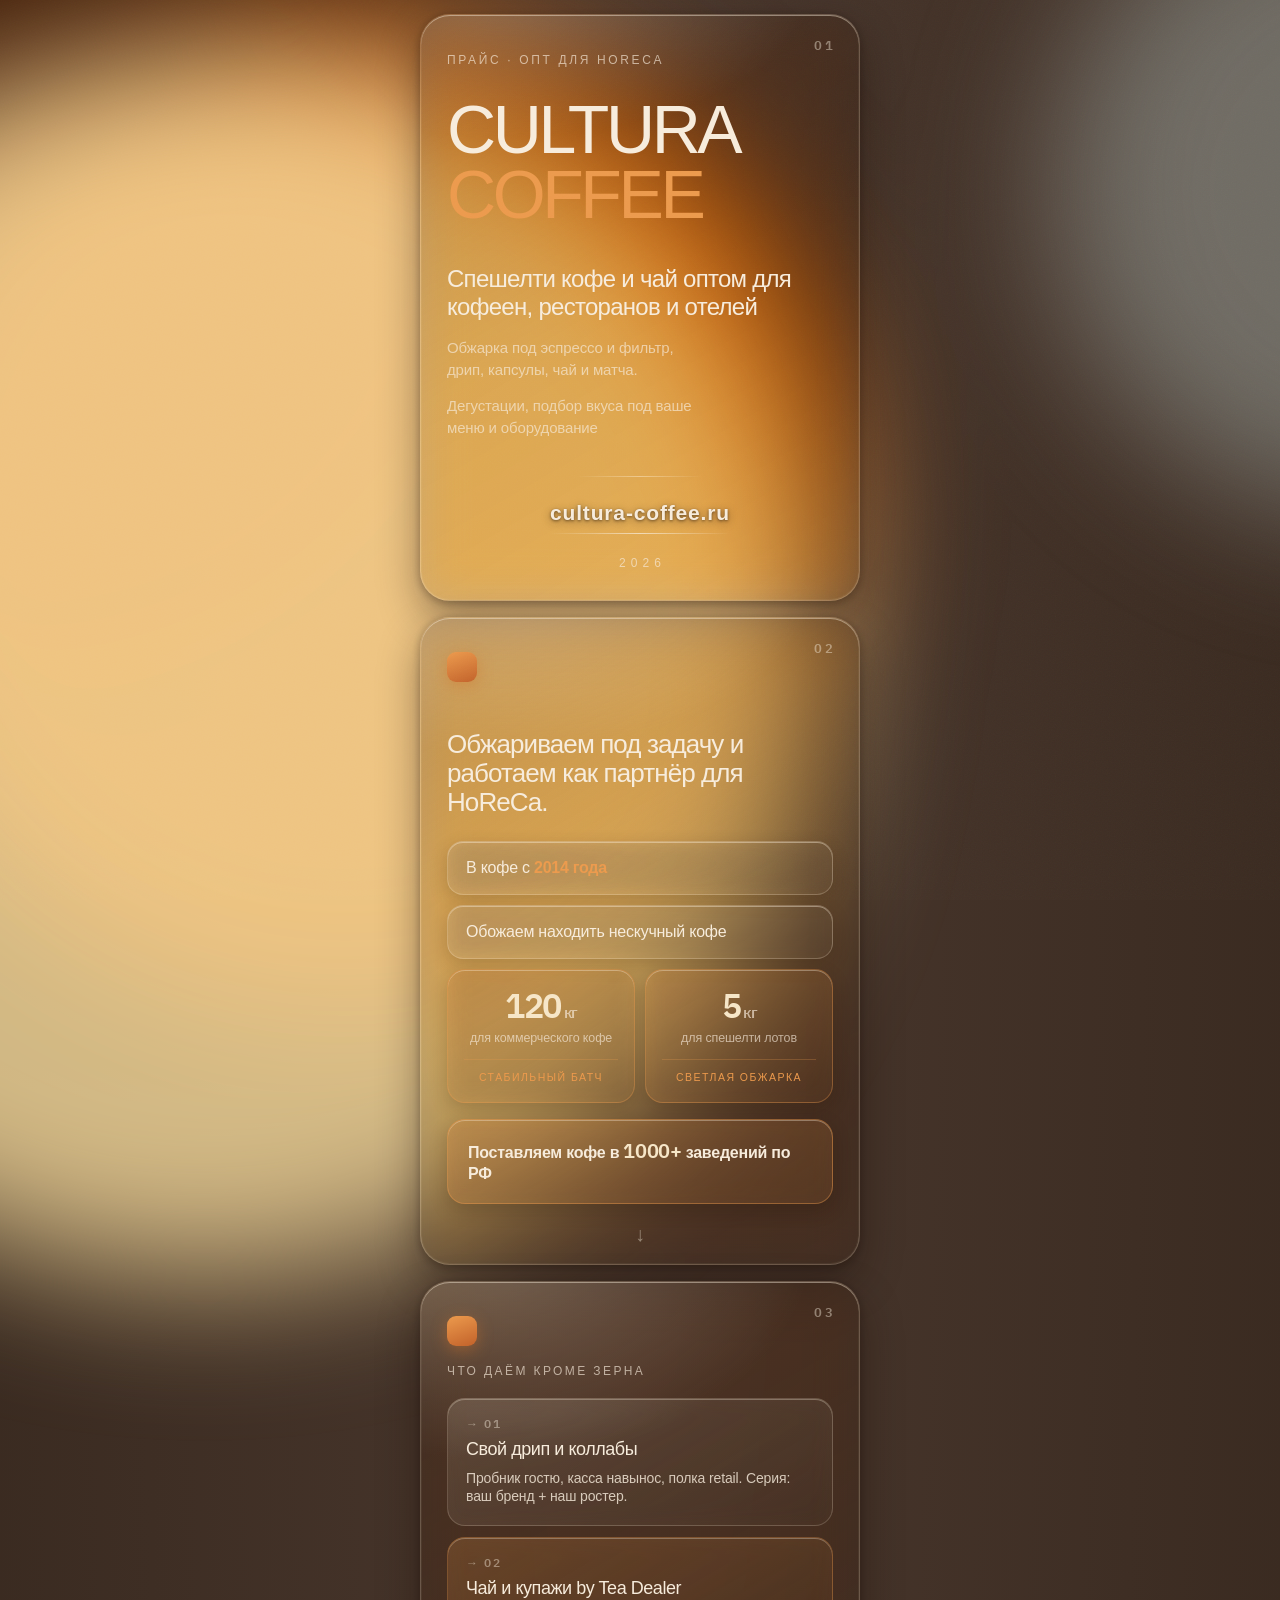
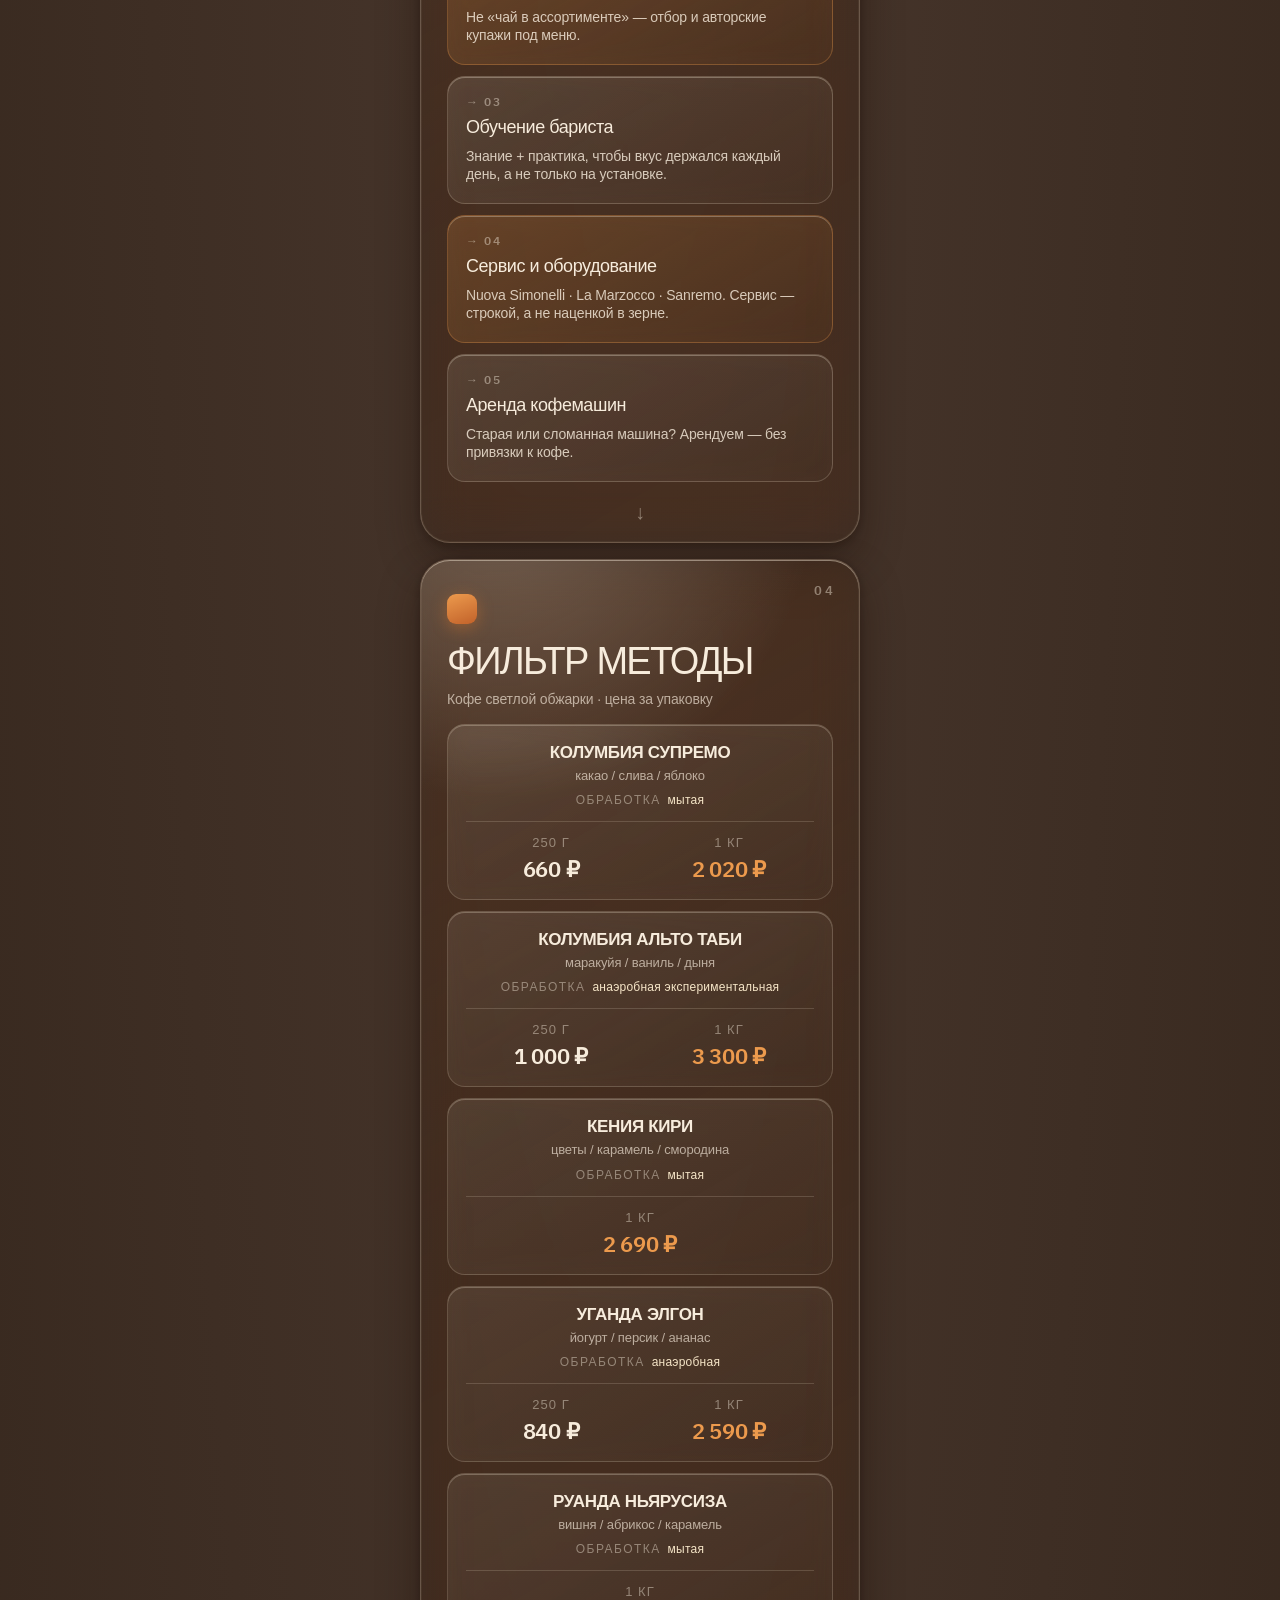
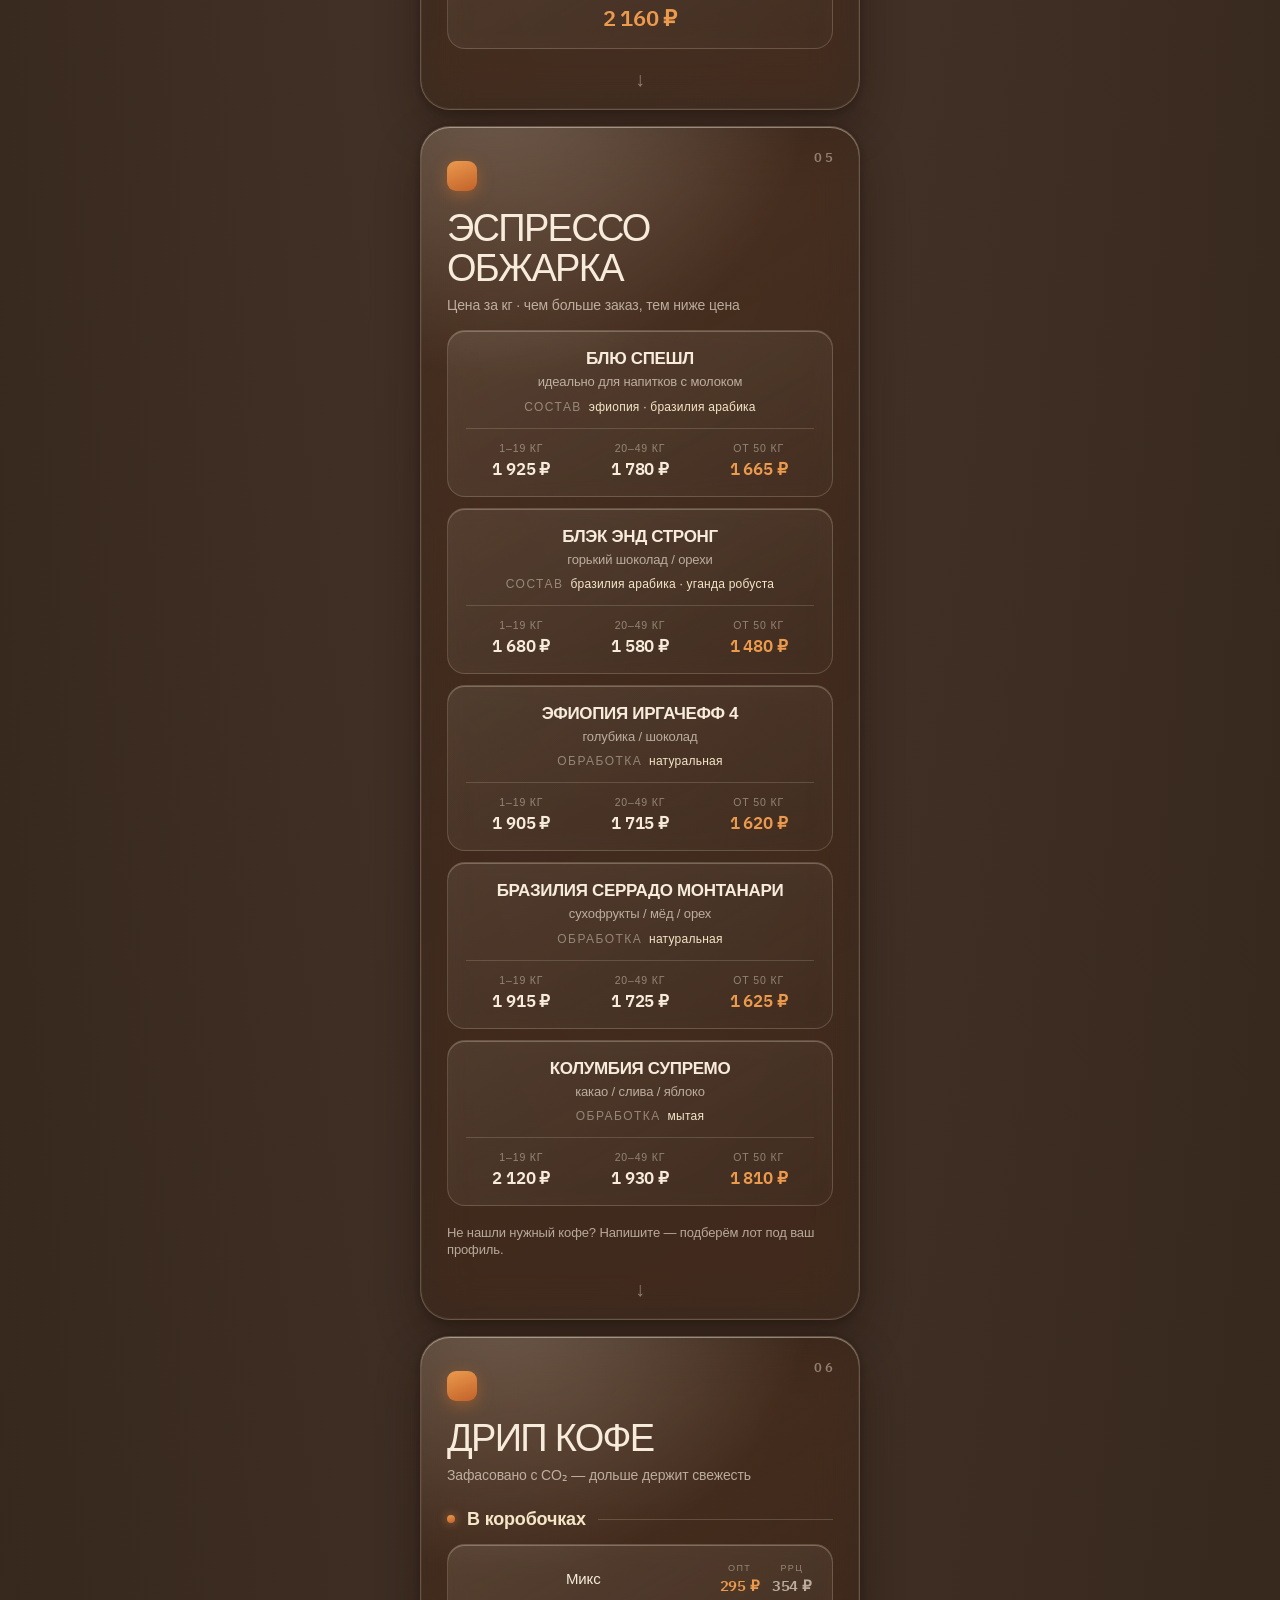
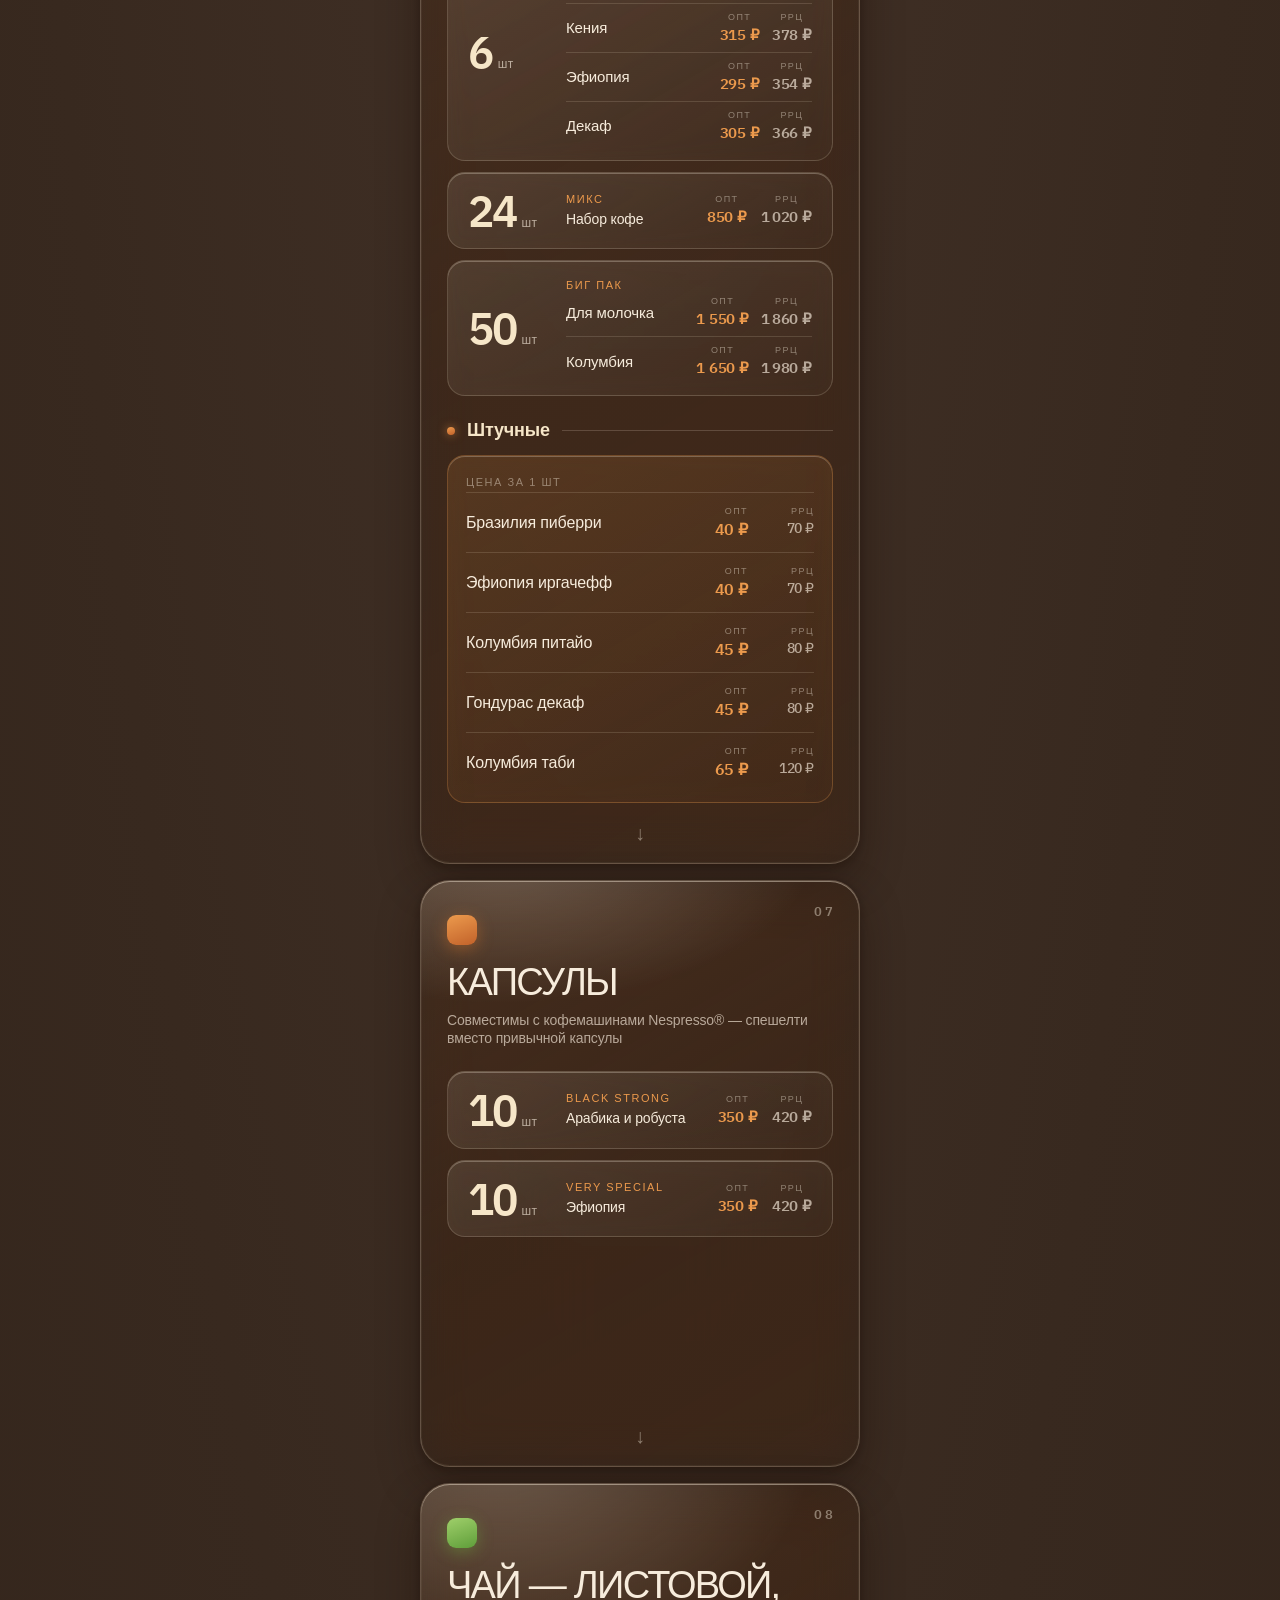
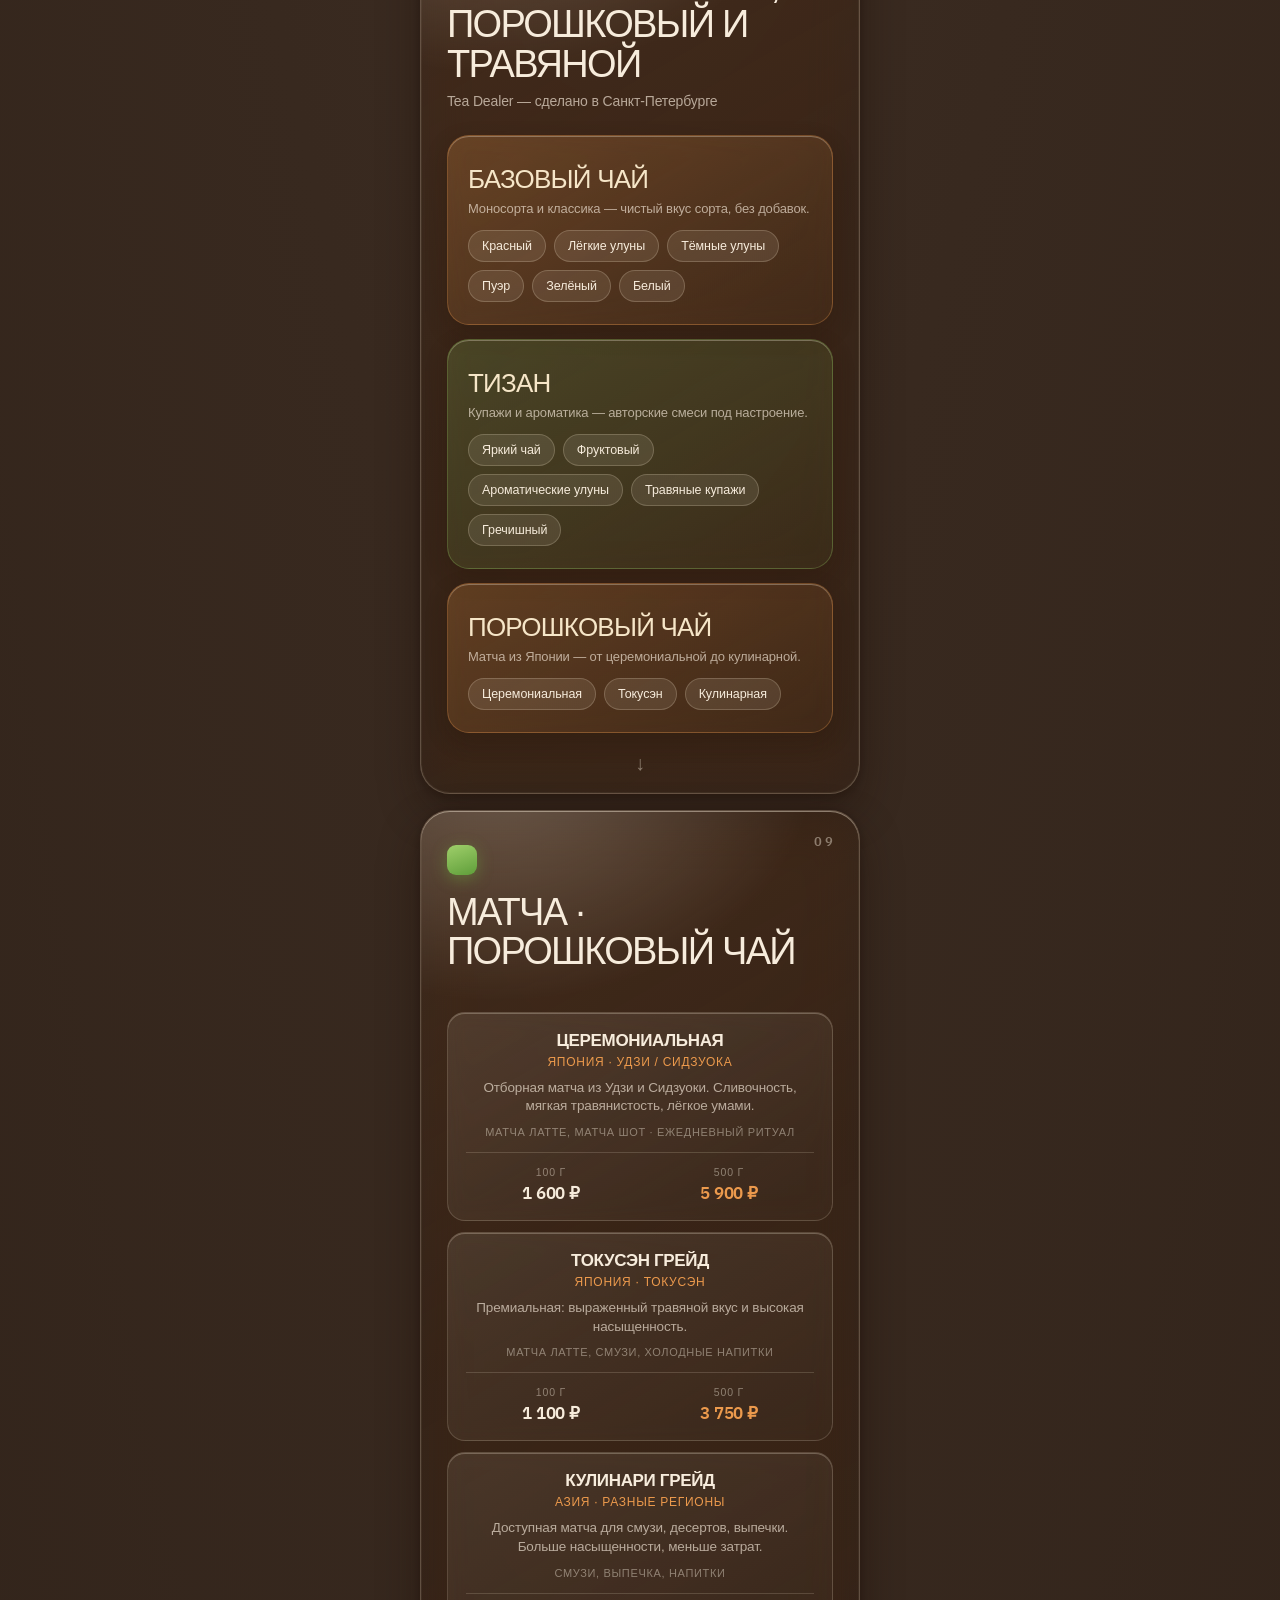
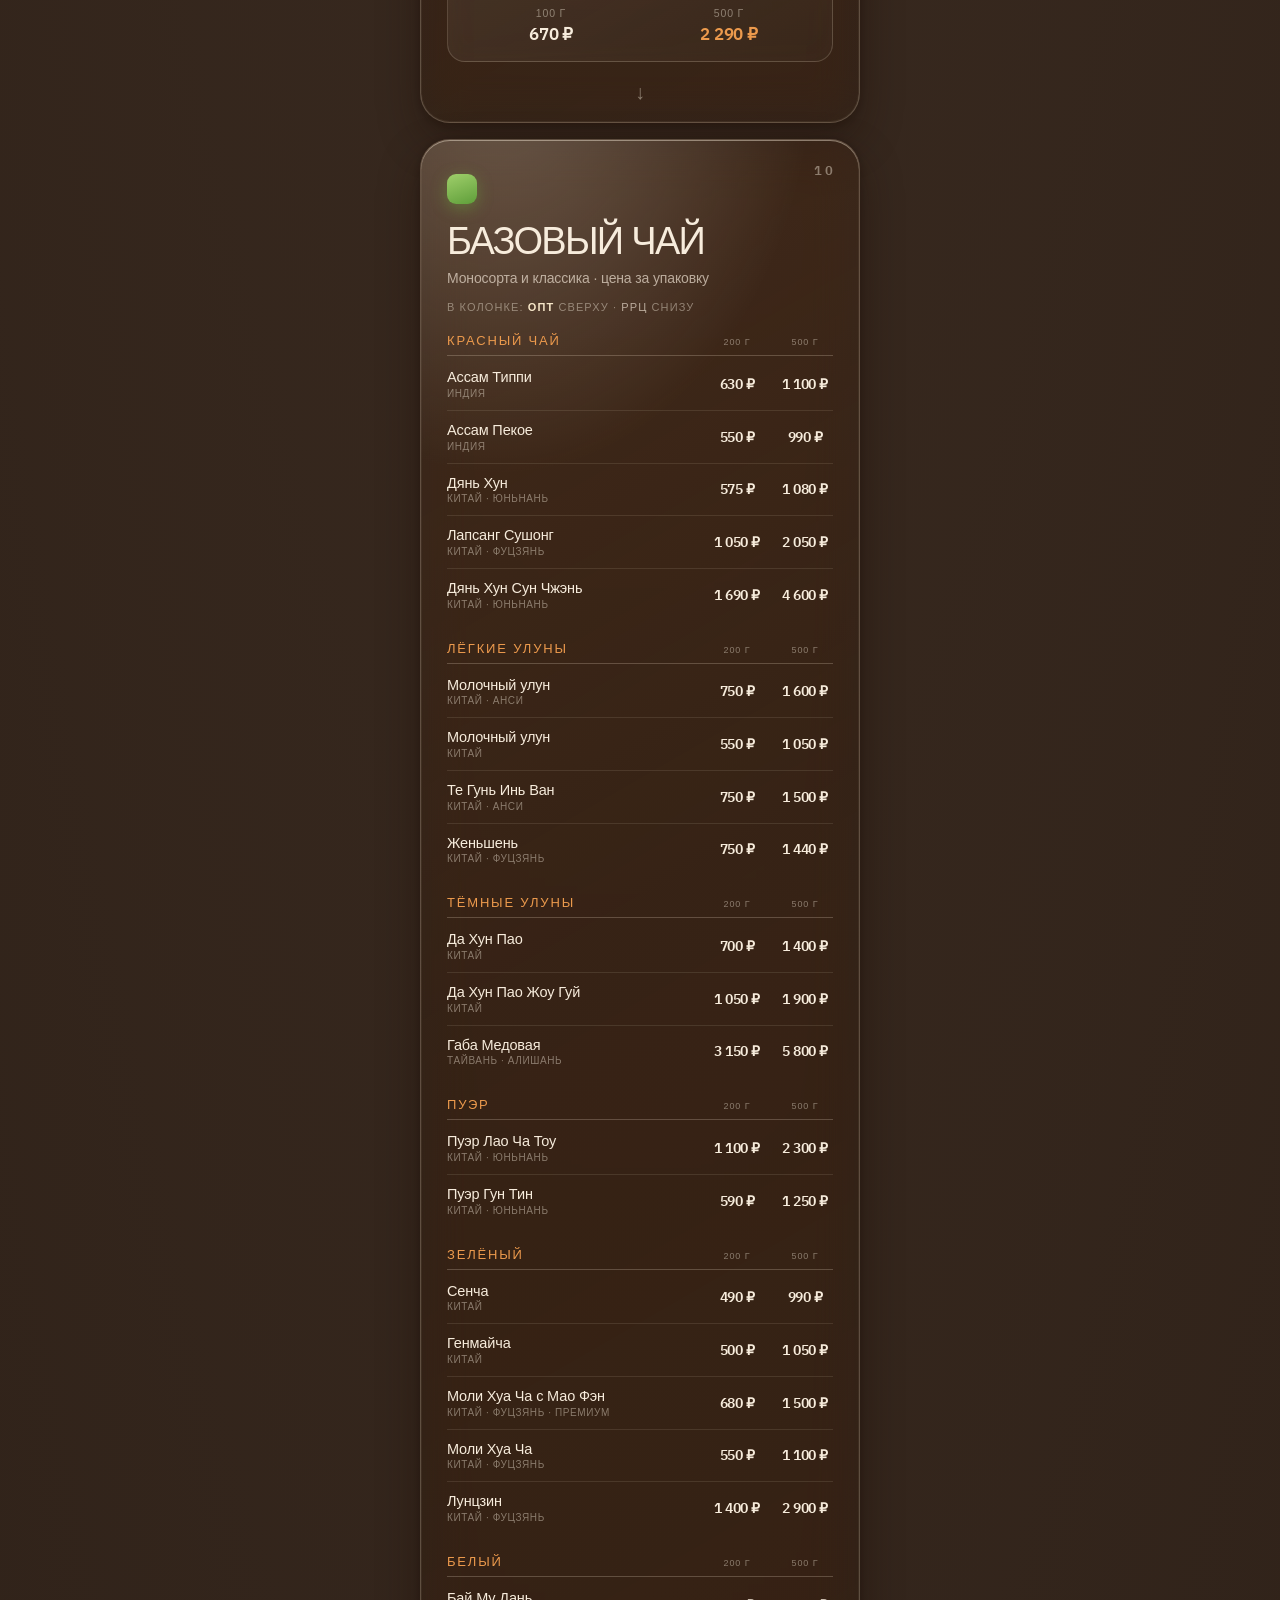
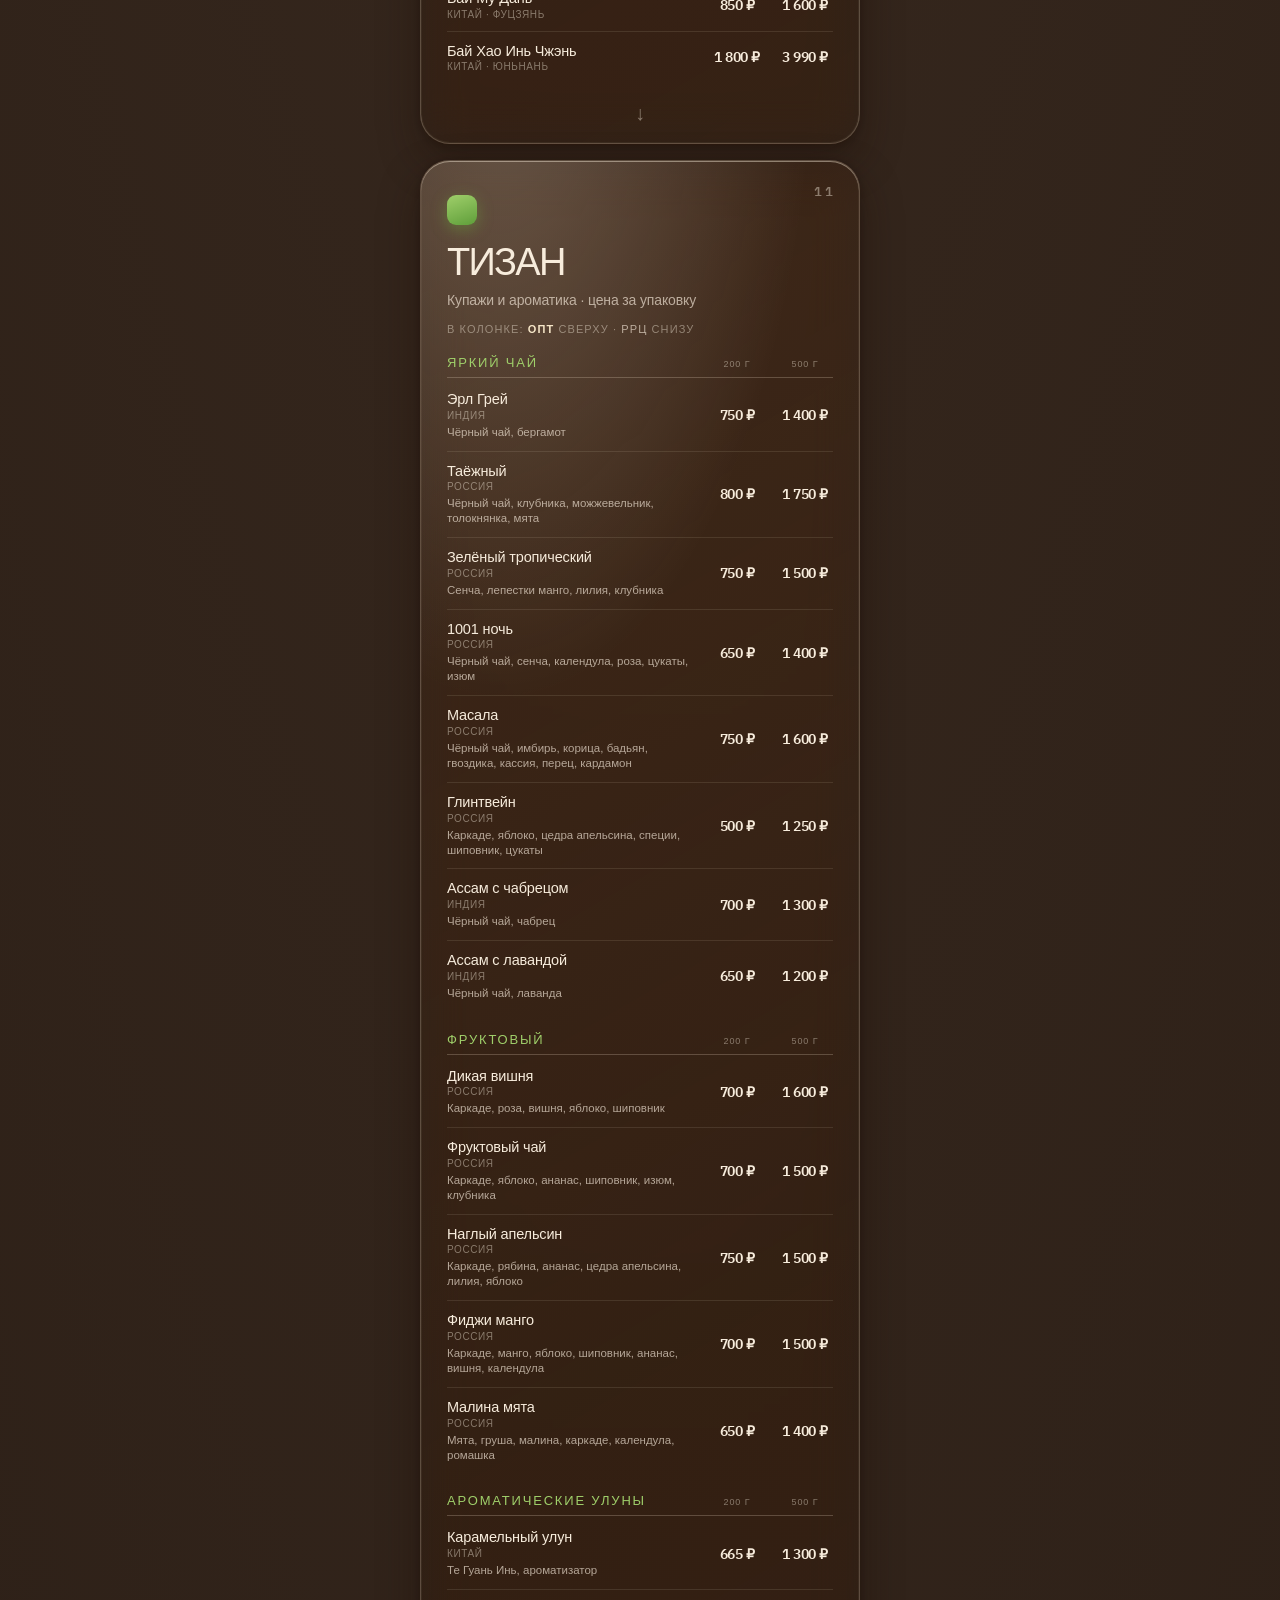
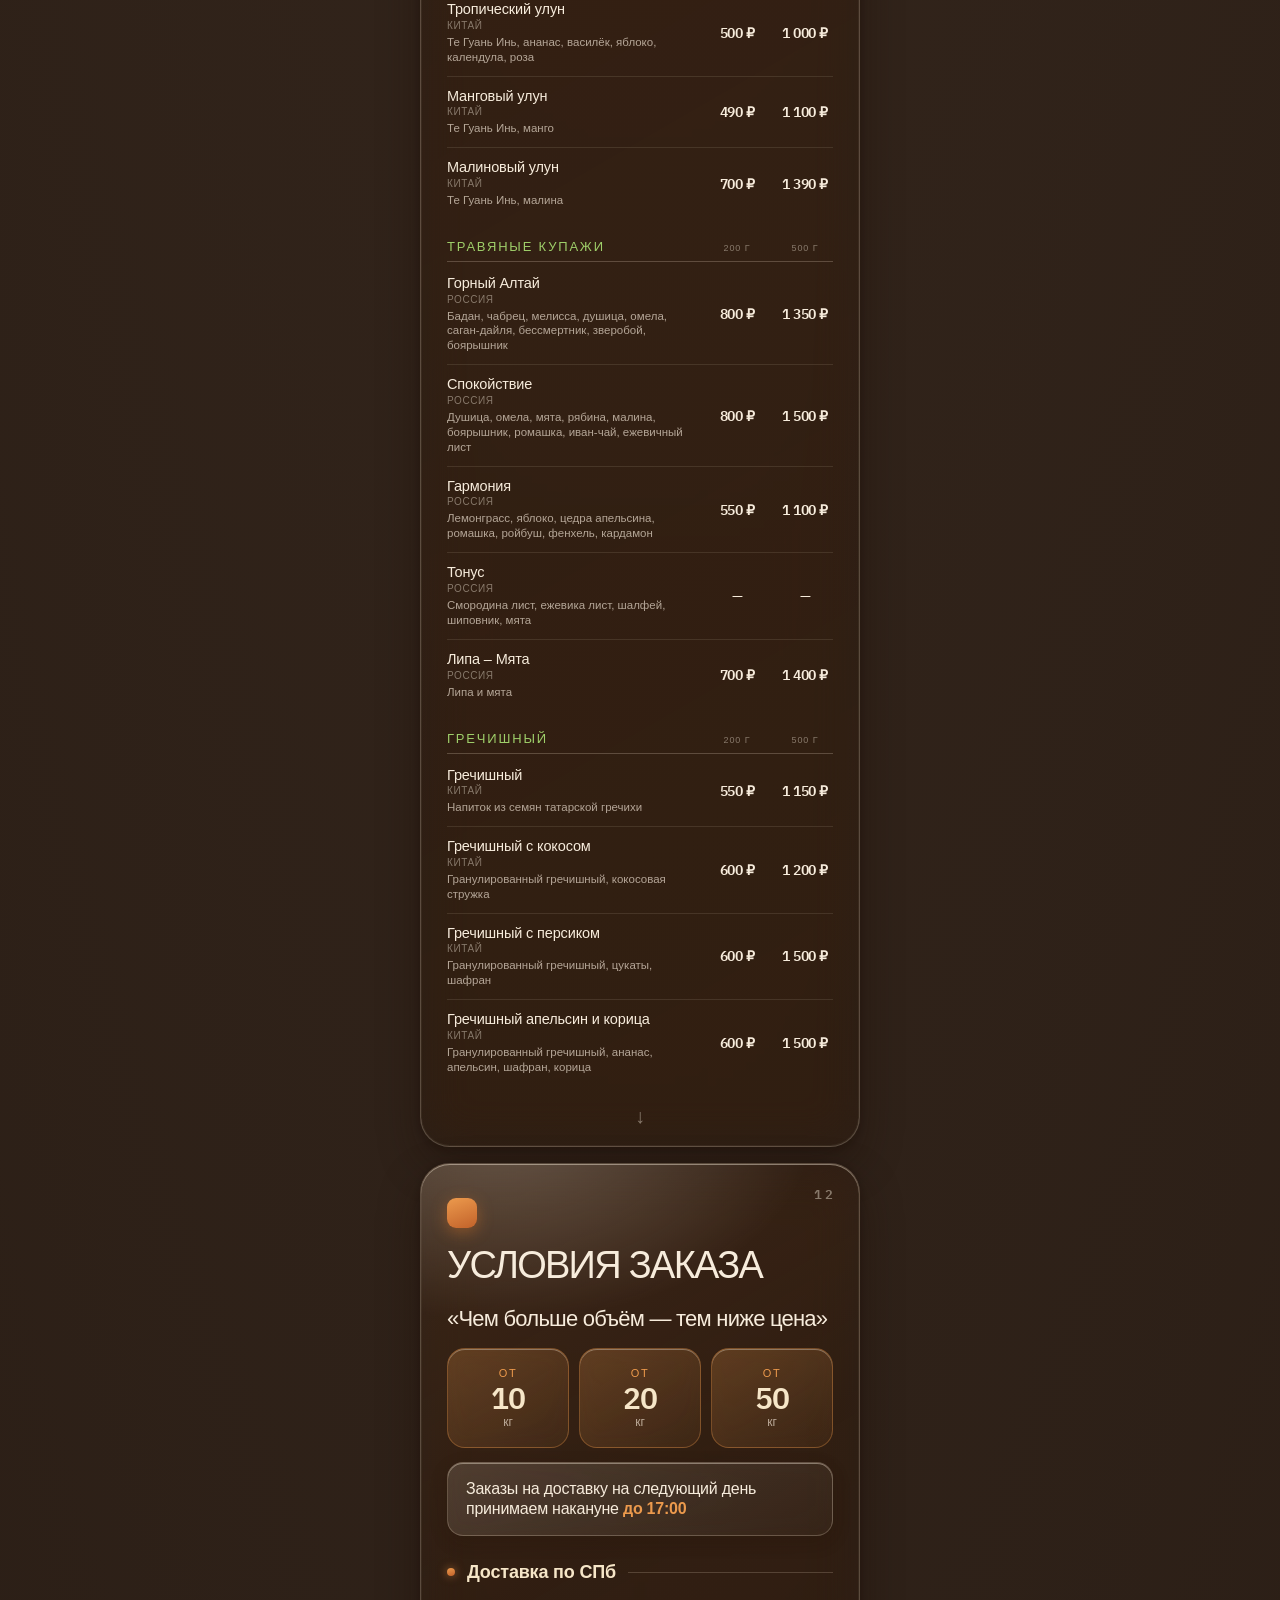
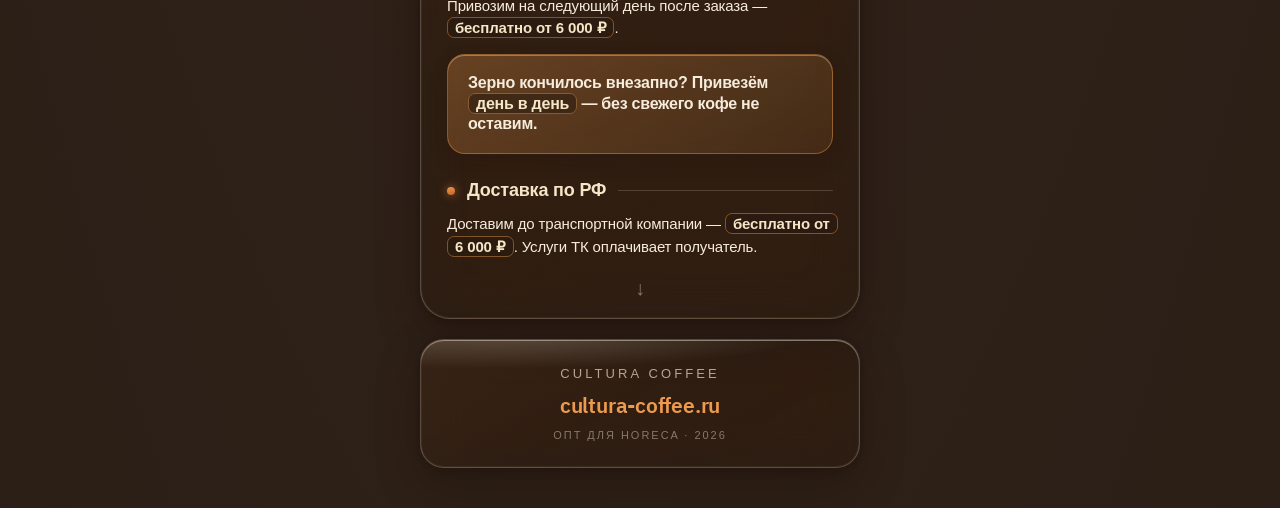
==== commit e6be1927: "«Блэк энд стронг»: ступени опта по учётной системе 1 700/1 530/1 440 -> 1 680/1 580/1 480 ₽.  Базова" ====
--- a/Cultura Coffee - прайс (standalone).html
+++ b/Cultura Coffee - прайс (standalone).html
@@ -178,7 +178,7 @@
   </script>
 
   <script type="__bundler/template">
-"<!DOCTYPE html>\n<html lang=\"ru\"><head>\n<meta charset=\"UTF-8\">\n<meta name=\"viewport\" content=\"width=device-width, initial-scale=1.0, viewport-fit=cover\">\n<title>CULTURA COFFEE — прайс (полный)<\u002Ftitle>\n<style>\n  /* IBM Plex Sans встроен (base64) — без внешних запросов */\n@font-face{font-family:'IBM Plex Sans';font-style:normal;font-weight:500;font-display:swap;src:url([data-uri]) format('woff2');unicode-range:U+0000-00FF,U+0131,U+0152-0153,U+02BB-02BC,U+02C6,U+02DA,U+02DC,U+0304,U+0308,U+0329,U+2000-206F,U+20AC,U+2122,U+2191,U+2193,U+2212,U+2215,U+FEFF,U+FFFD;}\n@font-face{font-family:'IBM Plex Sans';font-style:normal;font-weight:500;font-display:swap;src:url([data-uri]) format('woff2');unicode-range:U+0301,U+0400-045F,U+0490-0491,U+04B0-04B1,U+2116;}\n@font-face{font-family:'IBM Plex Sans';font-style:normal;font-weight:600;font-display:swap;src:url([data-uri]) format('woff2');unicode-range:U+0000-00FF,U+0131,U+0152-0153,U+02BB-02BC,U+02C6,U+02DA,U+02DC,U+0304,U+0308,U+0329,U+2000-206F,U+20AC,U+2122,U+2191,U+2193,U+2212,U+2215,U+FEFF,U+FFFD;}\n@font-face{font-family:'IBM Plex Sans';font-style:normal;font-weight:600;font-display:swap;src:url([data-uri]) format('woff2');unicode-range:U+0301,U+0400-045F,U+0490-0491,U+04B0-04B1,U+2116;}\n  :root{\n    --amber:#ec9a4d; --cream:#f6e6c8; --text:#f7ecdc;\n    --muted:rgba(247,236,220,.66); --faint:rgba(247,236,220,.44);\n    --radius:30px;\n    --sans:\"Helvetica Neue\",Helvetica,Arial,sans-serif;\n    --mono:\"IBM Plex Sans\",\"Helvetica Neue\",Arial,sans-serif;\n    --pad:14px;\n    --glass-bg:linear-gradient(150deg, rgba(70,46,30,.34), rgba(34,22,15,.16) 48%, rgba(20,13,9,.10));\n    --glass-border:rgba(255,238,214,.22);\n    --glass-shadow:0 18px 42px rgba(28,15,6,.42),0 2px 8px rgba(28,15,6,.30),inset 0 1px 0 rgba(255,243,224,.40),inset 0 0 0 1px rgba(255,238,214,.05);\n    --blur:saturate(150%) blur(22px);\n  }\n  *{box-sizing:border-box;} html,body{margin:0;}\n  body{\n    min-height:100vh;\n    background:radial-gradient(140% 120% at 50% 4%, #4a382e 0%, #38291f 42%, #281c14 100%);\n    font-family:var(--sans); color:var(--text); -webkit-font-smoothing:antialiased;\n    padding:var(--pad); padding-top:max(var(--pad),env(safe-area-inset-top)); padding-bottom:max(40px,env(safe-area-inset-bottom));\n  }\n  .bg{ position:fixed; inset:-20%; z-index:0; filter:blur(70px) saturate(125%); pointer-events:none; }\n  .blob{ position:absolute; border-radius:50%; }\n  .blob.b1{ width:74vw;height:74vw; left:-16vw; top:-12vh; background:#3a1c0c; opacity:.95; animation:d1 36s ease-in-out infinite alternate; }\n  .blob.b2{ width:78vw;height:78vw; left:8vw;  top:22vh; background:#d2742a; opacity:.85; animation:d2 42s ease-in-out infinite alternate; }\n  .blob.b3{ width:96vw;height:96vw; left:-12vw; bottom:-22vh; background:#f3dcab; opacity:.8; animation:d3 32s ease-in-out infinite alternate; }\n  .blob.b4{ width:52vw;height:52vw; right:-14vw; top:4vh; background:#bcc6c0; opacity:.42; animation:d1 46s ease-in-out infinite alternate; }\n  @keyframes d1{ to{ transform:translate(7vw,5vh) scale(1.10);} }\n  @keyframes d2{ to{ transform:translate(-6vw,-4vh) scale(1.08);} }\n  @keyframes d3{ to{ transform:translate(5vw,-7vh) scale(1.12);} }\n  @media (prefers-reduced-motion:reduce){ .blob{ animation:none !important; } }\n  .grain{ position:fixed; inset:0; z-index:5; pointer-events:none; opacity:.10; mix-blend-mode:soft-light;\n    background-image:url(\"data:image/svg+xml,%3Csvg xmlns='http://www.w3.org/2000/svg' width='160' height='160'%3E%3Cfilter id='n'%3E%3CfeTurbulence type='fractalNoise' baseFrequency='0.85' numOctaves='2' stitchTiles='stitch'/%3E%3C/filter%3E%3Crect width='100%25' height='100%25' filter='url(%23n)'/%3E%3C/svg%3E\");\n    background-size:160px 160px; }\n\n  .deck{ position:relative; z-index:1; max-width:440px; margin:0 auto; display:flex; flex-direction:column; gap:16px; }\n\n  .card{\n    position:relative; width:100%;\n    min-height:calc((100vw - var(--pad) * 2) * 4 / 3);\n    border-radius:var(--radius); padding:34px 26px 60px;\n    display:flex; flex-direction:column;\n    background:var(--glass-bg); border:1px solid var(--glass-border); box-shadow:var(--glass-shadow);\n    -webkit-backdrop-filter:var(--blur); backdrop-filter:var(--blur);\n    overflow:hidden; isolation:isolate;\n  }\n  @media (min-width:472px){ .card{ min-height:calc(440px * 4 / 3); } }\n  .card::before{ content:\"\"; position:absolute; top:0;left:0;right:0; height:55%;\n    background:radial-gradient(120% 80% at 18% -10%, rgba(255,243,224,.26), rgba(255,243,224,0) 60%); pointer-events:none; z-index:0; }\n  .card > *{ position:relative; z-index:1; }\n  .card__no{ position:absolute; top:22px;right:24px; font-family:var(--mono); font-size:13px;font-weight:600; letter-spacing:.18em; color:var(--faint); z-index:2; }\n  .card__scroll{ position:absolute; left:0;right:0;bottom:20px; text-align:center; font-size:20px;line-height:1; color:var(--faint); }\n\n  .marker{ width:42px;height:42px; border-radius:12px; background:linear-gradient(160deg,var(--amber),#c2622a); margin-bottom:24px; box-shadow:0 4px 16px rgba(210,116,42,.45); }\n  .marker--sm{ width:30px;height:30px;border-radius:9px;margin-bottom:18px; }\n\n  /* ОБЛОЖКА */\n  .hero{ padding:38px 26px 30px; justify-content:space-between; }\n  .hero__eyebrow{ font-size:12px;letter-spacing:.22em;text-transform:uppercase; color:var(--muted); margin-bottom:30px; }\n  .hero h1{ margin:0;font-weight:500; font-size:clamp(46px,15.5vw,68px); line-height:.96;letter-spacing:-.05em;text-transform:uppercase; }\n  .hero h1 .ln2{ color:var(--amber); }\n  .hero__mid{ flex:1 1 auto; display:flex; flex-direction:column; justify-content:center; padding:28px 0; }\n  .hero__offer{ font-size:clamp(20px,5.6vw,24px); line-height:1.18;letter-spacing:-.03em;font-weight:500; }\n  .hero__sub{ margin-top:16px;font-size:15px;line-height:1.45; letter-spacing:-.01em;color:var(--muted);max-width:30ch; }\n  .hero__sub2{ margin-top:14px;font-size:15px;line-height:1.45; letter-spacing:-.01em;color:var(--muted);max-width:30ch; }\n  .hero__bottom{ display:flex;flex-direction:column;align-items:center; }\n  .hero__sign{ display:flex; flex-direction:column; align-items:center; }\n  .hero__rule{ width:124px; height:1px; margin-bottom:24px; background:linear-gradient(90deg,transparent,rgba(255,238,214,.45),transparent); }\n  .hero__site{ position:relative; font-size:21px; font-weight:600; letter-spacing:.04em; color:var(--text); text-decoration:none; padding-bottom:9px;\n    text-shadow:0 1px 3px rgba(28,14,5,.55), 0 2px 10px rgba(28,14,5,.4); }\n  .hero__site::after{ content:\"\"; position:absolute; left:0; right:0; bottom:0; height:1px;\n    background:linear-gradient(90deg,transparent,rgba(247,236,220,.72),transparent); }\n  .hero__foot{ margin-top:22px;text-align:center;font-size:12px;letter-spacing:.42em;text-indent:.42em;text-transform:uppercase;color:var(--muted); }\n\n  /* ЗАГОЛОВКИ */\n  .head h2{ margin:0;font-weight:400; font-size:clamp(30px,8vw,38px); line-height:1.04;letter-spacing:-.045em;text-transform:uppercase; }\n  .head .sub{ margin-top:8px;font-size:14px;line-height:1.3;letter-spacing:-.01em;color:var(--muted); }\n  .eyebrow{ font-size:12px;letter-spacing:.2em;text-transform:uppercase;color:var(--muted); }\n\n  /* О НАС */\n  .story__thesis{ margin-top:30px;font-size:clamp(22px,6vw,26px); line-height:1.12;letter-spacing:-.035em;font-weight:500; }\n  .story__copy{ margin-top:20px;display:flex;flex-direction:column;gap:13px; }\n  .story__copy p{ margin:0;font-size:15.5px;line-height:1.42;letter-spacing:-.01em;color:rgba(247,236,220,.86); }\n  .note{ margin-top:22px;border-radius:20px;padding:22px 22px 24px;\n    background:linear-gradient(150deg, rgba(236,154,77,.26), rgba(236,154,77,.08)); border:1px solid rgba(236,154,77,.34);\n    box-shadow:inset 0 1px 0 rgba(255,243,224,.30); -webkit-backdrop-filter:blur(10px); backdrop-filter:blur(10px); }\n  .note__label{ font-size:11px;letter-spacing:.16em;text-transform:uppercase;color:var(--muted);margin-bottom:12px; }\n  .note__text{ font-size:16px;line-height:1.36;letter-spacing:-.015em; }\n  .note__proof{ margin-top:18px;padding-top:16px;border-top:1px solid rgba(255,243,224,.22); font-size:15px;line-height:1.2;font-weight:600;letter-spacing:-.01em; }\n\n  /* О НАС — факты-кнопки на стекле */\n  .facts{ margin-top:24px; display:flex; flex-direction:column; gap:10px; }\n  .fact{ border-radius:16px; padding:16px 18px; font-size:16px; line-height:1.25; letter-spacing:-.015em;\n    background:linear-gradient(150deg, rgba(255,243,224,.14), rgba(255,243,224,.04));\n    border:1px solid rgba(255,238,214,.22);\n    box-shadow:inset 0 1px 0 rgba(255,243,224,.40), 0 6px 18px rgba(28,15,6,.20);\n    -webkit-backdrop-filter:blur(10px); backdrop-filter:blur(10px); }\n  .fact b{ color:var(--amber); font-weight:600; }\n\n  .probats{ margin-top:10px; display:grid; grid-template-columns:1fr 1fr; gap:10px; }\n  .probat{ border-radius:18px; padding:18px 16px; text-align:center;\n    display:flex; flex-direction:column;\n    background:linear-gradient(150deg, rgba(236,154,77,.24), rgba(236,154,77,.07));\n    border:1px solid rgba(236,154,77,.32);\n    box-shadow:inset 0 1px 0 rgba(255,243,224,.34), 0 6px 18px rgba(28,15,6,.20);\n    -webkit-backdrop-filter:blur(10px); backdrop-filter:blur(10px); }\n  .probat__num{ font-family:var(--mono); font-weight:600; font-size:34px; line-height:1; letter-spacing:-.04em; color:var(--cream); }\n  .probat__num span{ font-size:15px; margin-left:3px; color:var(--muted); }\n  .probat__use{ margin-top:9px; margin-bottom:12px; font-size:12.5px; line-height:1.25; letter-spacing:-.01em; color:var(--muted); }\n  /* margin-top:auto прижимает тег к низу — черта совпадает в обеих карточках */\n  .probat__tag{ margin-top:auto; padding-top:11px; border-top:1px solid rgba(236,154,77,.26);\n    font-size:10.5px; line-height:1.3; letter-spacing:.14em; text-transform:uppercase; color:var(--amber); }\n\n  .proof{ margin-top:16px; border-radius:18px; padding:18px 20px; font-size:16px; line-height:1.3; font-weight:600; letter-spacing:-.015em;\n    background:linear-gradient(150deg, rgba(236,154,77,.30), rgba(236,154,77,.12));\n    border:1px solid rgba(236,154,77,.40);\n    box-shadow:inset 0 1px 0 rgba(255,243,224,.34), 0 6px 18px rgba(28,15,6,.22);\n    -webkit-backdrop-filter:blur(10px); backdrop-filter:blur(10px); }\n  .proof b{ font-family:var(--mono); font-size:20px; color:var(--cream); letter-spacing:-.02em; }\n\n  /* НАПРАВЛЕНИЯ */\n  .kp-list{ margin-top:20px;display:flex;flex-direction:column;gap:11px; }\n  .kp{ border-radius:18px; padding:17px 18px 19px;\n    background:linear-gradient(150deg, rgba(255,243,224,.12), rgba(255,243,224,.03)); border:1px solid rgba(255,238,214,.18);\n    box-shadow:inset 0 1px 0 rgba(255,243,224,.30); -webkit-backdrop-filter:blur(10px); backdrop-filter:blur(10px); }\n  .kp:nth-child(even){ background:linear-gradient(150deg, rgba(236,154,77,.22), rgba(236,154,77,.06)); border-color:rgba(236,154,77,.28); }\n  .kp__idx{ font-family:var(--mono);font-size:12px;font-weight:600;letter-spacing:.14em;text-transform:uppercase;color:var(--faint); }\n  .kp__title{ margin-top:8px;font-size:18px;line-height:1.14;letter-spacing:-.025em;font-weight:500; }\n  .kp__copy{ margin-top:9px;font-size:14px;line-height:1.34;letter-spacing:-.01em;color:rgba(247,236,220,.82); }\n\n  /* ЛЕГЕНДА ЦЕН */\n  .price-legend{ margin-top:14px; font-size:11px; letter-spacing:.1em; text-transform:uppercase; color:var(--faint); }\n  .price-legend b{ color:var(--cream); font-weight:600; }\n  .price-legend i{ color:var(--muted); font-style:normal; }\n\n  /* ПРАЙС · КАРТОЧКА ТОВАРА */\n  .items{ margin-top:16px; display:flex; flex-direction:column; gap:11px; }\n  .item{ border-radius:18px; padding:18px 18px 16px;\n    background:linear-gradient(150deg, rgba(255,243,224,.10), rgba(255,243,224,.03)); border:1px solid rgba(255,238,214,.16);\n    box-shadow:inset 0 1px 0 rgba(255,243,224,.26); -webkit-backdrop-filter:blur(10px); backdrop-filter:blur(10px); text-align:center; }\n  .item__name{ font-size:17px;line-height:1.12;letter-spacing:-.02em;font-weight:600;text-transform:uppercase; }\n  .item__taste{ margin-top:6px;font-size:13px;line-height:1.25;letter-spacing:-.01em;color:var(--muted);text-transform:lowercase; }\n  .item__proc{ margin-top:9px;font-size:12px;letter-spacing:.02em; }\n  .item__proc .lbl{ text-transform:uppercase;letter-spacing:.12em;color:var(--faint);margin-right:7px; }\n  .item__proc .val{ color:var(--cream); }\n\n  /* увеличенная карточка (Колумбия супремо в фильтре) */\n  .item--lg .item__name{ font-size:24px; letter-spacing:-.03em; }\n  .item--lg .item__taste{ margin-top:9px; font-size:18px; }\n  .item--lg .item__proc{ margin-top:9px; font-size:18px; }\n  .item--lg .item__proc .lbl{ font-size:12px; letter-spacing:.12em; margin-right:8px; }\n  .item--lg .item__proc .val{ font-size:18px; }\n\n  /* карточка чая: страна / описание / подходит */\n  .item__from{ margin-top:5px; font-size:12px; letter-spacing:.06em; text-transform:uppercase; color:var(--amber); }\n  .item__desc{ margin-top:10px; font-size:13.5px; line-height:1.38; letter-spacing:-.01em; color:var(--muted); }\n  .item__for{ margin-top:10px; font-size:11px; letter-spacing:.06em; text-transform:uppercase; color:var(--faint); }\n  .marker--tea{ background:linear-gradient(160deg,#9fcf6a,#5f9e3a); box-shadow:0 4px 16px rgba(111,174,63,.42); }\n\n  /* выделенный заголовок секции */\n  .part__title{ display:flex; align-items:center; gap:12px; margin-bottom:14px; font-size:18px; font-weight:600; letter-spacing:-.01em; color:var(--cream); }\n  .part__title::before{ content:\"\"; width:8px;height:8px;border-radius:50%; background:linear-gradient(160deg,var(--amber),#c2622a); box-shadow:0 0 10px rgba(236,154,77,.6); }\n  .part__title--tea::before{ background:linear-gradient(160deg,#9fcf6a,#5f9e3a); box-shadow:0 0 10px rgba(111,174,63,.6); }\n  .part__title::after{ content:\"\"; flex:1 1 auto; height:1px; background:rgba(255,238,214,.18); }\n\n  /* концепт двух акцентов */\n  .concept{ margin-top:24px; display:flex; flex-direction:column; gap:14px; }\n  .concept__block{ border-radius:22px; padding:22px 20px; border:1px solid rgba(255,238,214,.18);\n    box-shadow:inset 0 1px 0 rgba(255,243,224,.30), 0 8px 22px rgba(28,15,6,.22);\n    -webkit-backdrop-filter:blur(12px); backdrop-filter:blur(12px); }\n  .concept__block.is-base{ background:linear-gradient(150deg, rgba(236,154,77,.24), rgba(236,154,77,.06)); border-color:rgba(236,154,77,.30); }\n  .concept__block.is-tisane{ background:linear-gradient(150deg, rgba(143,191,94,.22), rgba(143,191,94,.06)); border-color:rgba(143,191,94,.30); }\n  .concept__kicker{ font-size:11px; letter-spacing:.2em; text-transform:uppercase; }\n  .is-base .concept__kicker{ color:var(--amber); }\n  .is-tisane .concept__kicker{ color:#9fcf6a; }\n  .concept__title{ margin-top:6px; font-size:26px; font-weight:500; letter-spacing:-.03em; text-transform:uppercase; color:var(--cream); }\n  .concept__desc{ margin-top:6px; font-size:13px; color:var(--muted); letter-spacing:-.01em; }\n  .concept__cats{ margin-top:14px; display:flex; flex-wrap:wrap; gap:8px; }\n  .cat-chip{ font-size:12.5px; letter-spacing:-.005em; padding:8px 13px; border-radius:999px; background:rgba(255,243,224,.10); border:1px solid rgba(255,238,214,.20); }\n\n  /* список листового чая */\n  .tea-cat{ margin-top:20px; }\n  .tea-cat__h{ display:flex; align-items:baseline; justify-content:space-between; gap:10px; padding-bottom:7px; margin-bottom:2px; border-bottom:1px solid rgba(255,238,214,.22); }\n  .tea-cat__name{ font-size:13px; letter-spacing:.14em; text-transform:uppercase; color:var(--amber); }\n  .tea-cat.is-tisane .tea-cat__name{ color:#9fcf6a; }\n  .tea-cat__cols{ display:flex; gap:12px; }\n  .tea-cat__cols span{ min-width:56px; text-align:center; font-size:9px; letter-spacing:.1em; text-transform:uppercase; color:var(--faint); }\n  .tea-row{ display:flex; gap:12px; align-items:center; padding:11px 0; border-bottom:1px solid rgba(255,238,214,.10); }\n  .tea-row:last-child{ border-bottom:0; }\n  .tea-row__main{ flex:1 1 auto; min-width:0; }\n  .tea-row__name{ font-size:14.5px; letter-spacing:-.01em; line-height:1.15; }\n  .tea-row__from{ margin-top:2px; font-size:10px; letter-spacing:.06em; text-transform:uppercase; color:var(--faint); }\n  .tea-row__mix{ margin-top:4px; font-size:11.5px; line-height:1.3; color:var(--muted); }\n  .tea-row__prices{ flex:0 0 auto; display:flex; gap:12px; }\n  .tea-price{ min-width:56px; text-align:center; }\n  .tea-price__opt{ font-family:var(--mono); font-weight:600; font-size:13.5px; letter-spacing:-.02em; font-variant-numeric:tabular-nums; color:var(--text); white-space:nowrap; }\n  .tea-price__rrc{ margin-top:1px; font-family:var(--mono); font-weight:500; font-size:10.5px; letter-spacing:-.02em; font-variant-numeric:tabular-nums; color:var(--faint); white-space:nowrap; }\n\n  /* условия заказа */\n  .hl{ color:var(--cream); font-weight:700; background:rgba(40,26,16,.55);\n    padding:1px 7px; border-radius:7px; box-decoration-break:clone; -webkit-box-decoration-break:clone;\n    border:1px solid rgba(236,154,77,.45); }\n  .tiers{ margin-top:16px; display:grid; grid-template-columns:repeat(3,1fr); gap:10px; }\n  .tier{ border-radius:18px; padding:18px 8px; text-align:center;\n    background:linear-gradient(150deg, rgba(236,154,77,.24), rgba(236,154,77,.07)); border:1px solid rgba(236,154,77,.32);\n    box-shadow:inset 0 1px 0 rgba(255,243,224,.34); -webkit-backdrop-filter:blur(10px); backdrop-filter:blur(10px); }\n  .tier__cap{ font-size:11px; letter-spacing:.14em; text-transform:uppercase; color:var(--amber); }\n  .tier__v{ margin-top:4px; font-family:var(--mono); font-weight:600; font-size:30px; line-height:1; letter-spacing:-.04em; color:var(--cream); }\n  .tier__u{ margin-top:2px; font-size:12px; color:var(--muted); }\n  .subhead{ display:flex; align-items:center; gap:12px; margin:26px 0 12px; font-size:18px; font-weight:600; letter-spacing:-.01em; color:var(--cream); }\n  .subhead::before{ content:\"\"; width:8px;height:8px;border-radius:50%; background:linear-gradient(160deg,var(--amber),#c2622a); box-shadow:0 0 10px rgba(236,154,77,.6); }\n  .subhead::after{ content:\"\"; flex:1 1 auto; height:1px; background:rgba(255,238,214,.18); }\n  .deliv{ font-size:15px; line-height:1.5; letter-spacing:-.01em; color:var(--text); }\n\n  /* футер */\n  .footer{ margin-top:4px; border-radius:24px; padding:26px 24px; text-align:center;\n    background:var(--glass-bg); border:1px solid var(--glass-border); box-shadow:var(--glass-shadow);\n    -webkit-backdrop-filter:var(--blur); backdrop-filter:var(--blur); position:relative; overflow:hidden; isolation:isolate; }\n  .footer::before{ content:\"\"; position:absolute; top:0;left:0;right:0; height:60%;\n    background:radial-gradient(120% 80% at 18% -10%, rgba(255,243,224,.22), rgba(255,243,224,0) 60%); pointer-events:none; z-index:0; }\n  .footer > *{ position:relative; z-index:1; }\n  .footer__brand{ font-size:13px; letter-spacing:.24em; text-transform:uppercase; color:var(--muted); }\n  .footer__link{ display:inline-block; margin-top:10px; font-family:var(--mono); font-weight:600; font-size:21px; letter-spacing:-.01em; color:var(--amber); text-decoration:none; }\n  .footer__sub{ margin-top:10px; font-size:11px; letter-spacing:.18em; text-transform:uppercase; color:var(--faint); }\n\n  /* ── версия для печати / сохранения в PDF ── */\n  @media print{\n    *{ -webkit-print-color-adjust:exact !important; print-color-adjust:exact !important; }\n    @page{ margin:8mm; }\n    html,body{ background:#2c2017 !important; padding:0 !important; }\n    .bg, .grain, .card__scroll{ display:none !important; }\n    .deck{ max-width:none !important; gap:0 !important; display:block !important; }\n\n    /* каждый слайд — со своей страницы, фон сплошной (стекло в PDF не живёт) */\n    .card{\n      background:#3a2a20 !important; box-shadow:none !important;\n      -webkit-backdrop-filter:none !important; backdrop-filter:none !important;\n      border:1px solid rgba(255,238,214,.18) !important;\n      min-height:0 !important; margin:0 !important;\n      break-before:page; page-break-before:always;\n      break-inside:auto;\n    }\n    .deck > .card:first-of-type{ break-before:avoid !important; page-break-before:avoid !important; }\n    .card::before{ display:none !important; }\n\n    .footer{\n      background:#3a2a20 !important; box-shadow:none !important;\n      -webkit-backdrop-filter:none !important; backdrop-filter:none !important;\n      break-inside:avoid; page-break-inside:avoid; margin-top:6mm !important;\n    }\n\n    .note,.proof,.fact,.probat,.tier,.kp,.item,.box,.singles,.concept__block,.part__title,.facts .fact{\n      -webkit-backdrop-filter:none !important; backdrop-filter:none !important;\n    }\n\n    /* смысловые единицы — целиком, не рвём между страницами */\n    .item,.box,.kp,.tea-row,.probat,.tier,.single,.variant,.concept__block,.note,.fact,.proof,.tiers,.boxes{\n      break-inside:avoid; page-break-inside:avoid;\n    }\n    /* заголовок не отрывается от своего контента */\n    .head,.part__title,.tea-cat__h,.subhead,.eyebrow,.price-legend,.story__thesis{\n      break-after:avoid; page-break-after:avoid;\n    }\n  }\n\n  /* ценовые колонки: опт (сверху) + ррц (снизу), по центру */\n  .prices{ margin-top:14px; padding-top:13px; border-top:1px solid rgba(255,238,214,.16); display:grid; gap:8px; justify-items:center; }\n  .prices.cols-2{ grid-template-columns:1fr 1fr; }\n  .prices.cols-3{ grid-template-columns:1fr 1fr 1fr; }\n  /* одна фасовка: колонка одна, иначе цена падает влево — на гриде\n     justify-content ничего не центрирует, колонки уже заняли ширину */\n  .prices.cols-1{ grid-template-columns:1fr; }\n  .pcell{ text-align:center; }\n  .pcell__cap{ font-size:10.5px;letter-spacing:.08em;text-transform:uppercase;color:var(--faint);white-space:nowrap; }\n  .pcell__opt{ margin-top:4px; font-family:var(--mono); font-weight:600; font-size:17px; letter-spacing:-.01em;\n    font-variant-numeric:tabular-nums; font-feature-settings:\"tnum\" 1; color:var(--text); white-space:nowrap; }\n  .pcell__rrc{ margin-top:1px; font-family:var(--mono); font-weight:500; font-size:13px; letter-spacing:-.01em;\n    font-variant-numeric:tabular-nums; font-feature-settings:\"tnum\" 1; color:var(--faint); white-space:nowrap; }\n  .pcell--best .pcell__opt{ color:var(--amber); }\n  .card--big .pcell__cap{ font-size:13px; }\n  .card--big .pcell__opt{ font-size:22px; }\n\n  .price-foot{ margin-top:18px;font-size:13px;line-height:1.35;letter-spacing:-.01em;color:var(--muted); }\n\n  /* ДРИП */\n  .part{ margin-top:24px; }\n  .part__label{ display:flex; align-items:center; gap:12px; font-size:12px; letter-spacing:.2em; text-transform:uppercase; color:var(--faint); margin-bottom:14px; }\n  .part__label::after{ content:\"\"; flex:1 1 auto; height:1px; background:rgba(255,238,214,.18); }\n\n  .boxes{ display:flex; flex-direction:column; gap:11px; }\n  .box{ border-radius:18px; padding:18px 20px;\n    background:linear-gradient(150deg, rgba(255,243,224,.11), rgba(255,243,224,.03)); border:1px solid rgba(255,238,214,.16);\n    box-shadow:inset 0 1px 0 rgba(255,243,224,.28); -webkit-backdrop-filter:blur(10px); backdrop-filter:blur(10px);\n    display:flex; align-items:center; gap:18px; }\n  .box__qty{ flex:0 0 auto; display:flex; align-items:baseline; gap:6px; min-width:80px; }\n  .box__num{ font-family:var(--mono); font-weight:600; font-size:clamp(34px,9.5vw,44px); line-height:.9; letter-spacing:-.05em; color:var(--cream); }\n  .box__unit{ font-size:12px; letter-spacing:.02em; color:var(--muted); text-transform:lowercase; }\n  .box__body{ flex:1 1 auto; }\n  .box__kind{ font-size:11px; letter-spacing:.14em; text-transform:uppercase; color:var(--amber); margin-bottom:5px; }\n  .box__fill{ font-size:14px; line-height:1.3; letter-spacing:-.01em; color:var(--text); }\n  .box__price{ flex:0 0 auto; align-self:center; display:flex; gap:14px; align-items:flex-start; }\n  .box__opt{ font-family:var(--mono); font-weight:600; font-size:17px; letter-spacing:-.01em; font-variant-numeric:tabular-nums; color:var(--text); white-space:nowrap; }\n  .box__rrc{ margin-top:1px; font-family:var(--mono); font-weight:500; font-size:13px; letter-spacing:-.01em; font-variant-numeric:tabular-nums; color:var(--faint); white-space:nowrap; }\n\n  .box--variants{ align-items:center; }\n  .variants{ display:flex; flex-direction:column; }\n  .variant{ display:flex; align-items:center; justify-content:space-between; gap:14px; padding:8px 0; border-top:1px solid rgba(255,238,214,.14); }\n  .variant:first-child{ border-top:0; padding-top:0; }\n  .variant:last-child{ padding-bottom:0; }\n  .variant__name{ font-size:15px; letter-spacing:-.01em; }\n  .variant__prices{ display:flex; gap:12px; align-items:flex-start; }\n  .variant__opt{ font-family:var(--mono); font-weight:600; font-size:15px; letter-spacing:-.01em; font-variant-numeric:tabular-nums; color:var(--text); white-space:nowrap; }\n  .variant__rrc{ font-family:var(--mono); font-weight:500; font-size:12px; letter-spacing:-.01em; font-variant-numeric:tabular-nums; color:var(--faint); white-space:nowrap; }\n  .variant--min .variant__opt{ color:var(--amber); }\n\n  .singles{ border-radius:18px; padding:8px 18px 10px;\n    background:linear-gradient(150deg, rgba(236,154,77,.16), rgba(236,154,77,.05)); border:1px solid rgba(236,154,77,.26);\n    box-shadow:inset 0 1px 0 rgba(255,243,224,.26); -webkit-backdrop-filter:blur(10px); backdrop-filter:blur(10px); }\n  .singles__cap{ font-size:11px; letter-spacing:.14em; text-transform:uppercase; color:var(--faint); padding:12px 0 4px; }\n  .single{ display:flex; align-items:center; justify-content:space-between; gap:14px; padding:13px 0; border-top:1px solid rgba(255,238,214,.14); }\n  .single:first-of-type{ border-top:0; }\n  .single__name{ font-size:16px; letter-spacing:-.01em; }\n  .single__prices{ display:flex; flex-direction:row; align-items:flex-start; gap:18px; }\n  .spp{ display:flex; flex-direction:column; align-items:flex-end; min-width:48px; }\n  .spp__lbl{ font-size:9px; letter-spacing:.16em; text-transform:uppercase; color:var(--faint); margin-bottom:3px; }\n  .single__opt{ font-family:var(--mono); font-weight:600; font-size:16px; letter-spacing:-.01em; font-variant-numeric:tabular-nums; color:var(--amber); white-space:nowrap; }\n  .single__rrc{ font-family:var(--mono); font-weight:500; font-size:14px; letter-spacing:-.01em; font-variant-numeric:tabular-nums; color:var(--muted); white-space:nowrap; }\n\n  /* пары цен с подписями над ценой (только боксы дрипа) */\n  .pp{ display:flex; flex-direction:column; align-items:center; }\n  .pp__lbl{ font-size:9px; letter-spacing:.16em; text-transform:uppercase; color:var(--faint); margin-bottom:3px; }\n  .pp__opt{ font-family:var(--mono); font-weight:600; font-size:15px; letter-spacing:-.01em; font-variant-numeric:tabular-nums; color:var(--amber); white-space:nowrap; }\n  .pp__rrc{ font-family:var(--mono); font-weight:600; font-size:15px; letter-spacing:-.01em; font-variant-numeric:tabular-nums; color:var(--muted); white-space:nowrap; }\n  .variant--min .pp__opt{ color:var(--amber); }\n<\u002Fstyle>\n<\u002Fhead>\n<body>\n  <div class=\"bg\" aria-hidden=\"true\">\n    <span class=\"blob b1\"><\u002Fspan><span class=\"blob b2\"><\u002Fspan><span class=\"blob b3\"><\u002Fspan><span class=\"blob b4\"><\u002Fspan>\n  <\u002Fdiv>\n\n  <main class=\"deck\">\n\n    <!-- 01 ОБЛОЖКА -->\n    <section class=\"card hero\">\n      <span class=\"card__no\">01<\u002Fspan>\n      <div class=\"hero__top\">\n        <div class=\"hero__eyebrow\">Прайс · опт для HoReCa<\u002Fdiv>\n        <h1>Cultura<br><span class=\"ln2\">Coffee<\u002Fspan><\u002Fh1>\n      <\u002Fdiv>\n      <div class=\"hero__mid\">\n        <div class=\"hero__offer\">Спешелти кофе и чай оптом для кофеен, ресторанов и отелей<\u002Fdiv>\n        <div class=\"hero__sub\">Обжарка под эспрессо и фильтр, дрип, капсулы, чай и матча.<\u002Fdiv>\n        <div class=\"hero__sub2\">Дегустации, подбор вкуса под ваше меню и оборудование<\u002Fdiv>\n      <\u002Fdiv>\n      <div class=\"hero__bottom\">\n        <div class=\"hero__sign\">\n          <div class=\"hero__rule\"><\u002Fdiv>\n          <a class=\"hero__site\" href=\"https://cultura-coffee.ru\" target=\"_blank\" rel=\"noopener noreferrer\">cultura-coffee.ru<\u002Fa>\n        <\u002Fdiv>\n        <div class=\"hero__foot\">2026<\u002Fdiv>\n      <\u002Fdiv>\n    <\u002Fsection>\n\n    <!-- 02 О НАС -->\n    <section class=\"card\">\n      <span class=\"card__no\">02<\u002Fspan>\n      <div class=\"head\"><div class=\"marker marker--sm\"><\u002Fdiv><\u002Fdiv>\n      <div class=\"story__thesis\">Обжариваем под задачу и работаем как партнёр для HoReCa.<\u002Fdiv>\n\n      <div class=\"facts\">\n        <div class=\"fact\">В кофе с <b>2014 года<\u002Fb><\u002Fdiv>\n        <div class=\"fact\">Обожаем находить нескучный кофе<\u002Fdiv>\n      <\u002Fdiv>\n\n      <div class=\"probats\">\n        <div class=\"probat\">\n          <div class=\"probat__num\">120<span>кг<\u002Fspan><\u002Fdiv>\n          <div class=\"probat__use\">для коммерческого кофе<\u002Fdiv>\n          <div class=\"probat__tag\">стабильный батч<\u002Fdiv>\n        <\u002Fdiv>\n        <div class=\"probat\">\n          <div class=\"probat__num\">5<span>кг<\u002Fspan><\u002Fdiv>\n          <div class=\"probat__use\">для спешелти лотов<\u002Fdiv>\n          <div class=\"probat__tag\">светлая обжарка<\u002Fdiv>\n        <\u002Fdiv>\n      <\u002Fdiv>\n\n      <div class=\"proof\">Поставляем кофе в <b>1000+<\u002Fb> заведений по РФ<\u002Fdiv>\n\n      <div class=\"card__scroll\" aria-hidden=\"true\">↓<\u002Fdiv>\n    <\u002Fsection>\n\n    <!-- 03 НАПРАВЛЕНИЯ -->\n    <section class=\"card\">\n      <span class=\"card__no\">03<\u002Fspan>\n      <div class=\"head\"><div class=\"marker marker--sm\"><\u002Fdiv><\u002Fdiv>\n      <div class=\"eyebrow\">Что даём кроме зерна<\u002Fdiv>\n      <div class=\"kp-list\">\n        <div class=\"kp\"><div class=\"kp__idx\">→ 01<\u002Fdiv><div class=\"kp__title\">Свой дрип и коллабы<\u002Fdiv><div class=\"kp__copy\">Пробник гостю, касса навынос, полка retail. Серия: ваш бренд + наш ростер.<\u002Fdiv><\u002Fdiv>\n        <div class=\"kp\"><div class=\"kp__idx\">→ 02<\u002Fdiv><div class=\"kp__title\">Чай и купажи by Tea Dealer<\u002Fdiv><div class=\"kp__copy\">Не «чай в ассортименте» — отбор и авторские купажи под меню.<\u002Fdiv><\u002Fdiv>\n        <div class=\"kp\"><div class=\"kp__idx\">→ 03<\u002Fdiv><div class=\"kp__title\">Обучение бариста<\u002Fdiv><div class=\"kp__copy\">Знание + практика, чтобы вкус держался каждый день, а не только на установке.<\u002Fdiv><\u002Fdiv>\n        <div class=\"kp\"><div class=\"kp__idx\">→ 04<\u002Fdiv><div class=\"kp__title\">Сервис и оборудование<\u002Fdiv><div class=\"kp__copy\">Nuova Simonelli · La Marzocco · Sanremo. Сервис — строкой, а не наценкой в зерне.<\u002Fdiv><\u002Fdiv>\n        <div class=\"kp\"><div class=\"kp__idx\">→ 05<\u002Fdiv><div class=\"kp__title\">Аренда кофемашин<\u002Fdiv><div class=\"kp__copy\">Старая или сломанная машина? Арендуем — без привязки к кофе.<\u002Fdiv><\u002Fdiv>\n      <\u002Fdiv>\n      <div class=\"card__scroll\" aria-hidden=\"true\">↓<\u002Fdiv>\n    <\u002Fsection>\n\n    <!-- 04 ФИЛЬТР -->\n    <section class=\"card card--big\">\n      <span class=\"card__no\">04<\u002Fspan>\n      <div class=\"head\">\n        <div class=\"marker marker--sm\"><\u002Fdiv>\n        <h2>Фильтр методы<\u002Fh2>\n        <div class=\"sub\">Кофе светлой обжарки · цена за упаковку<\u002Fdiv>\n      <\u002Fdiv>\n\n      <div class=\"items\">\n        <div class=\"item\">\n          <div class=\"item__name\">Колумбия супремо<\u002Fdiv>\n          <div class=\"item__taste\">какао / слива / яблоко<\u002Fdiv>\n          <div class=\"item__proc\"><span class=\"lbl\">Обработка<\u002Fspan><span class=\"val\">мытая<\u002Fspan><\u002Fdiv>\n          <div class=\"prices cols-2\">\n            <div class=\"pcell\"><div class=\"pcell__cap\">250 г<\u002Fdiv><div class=\"pcell__opt\">660 ₽<\u002Fdiv><\u002Fdiv>\n            <div class=\"pcell pcell--best\"><div class=\"pcell__cap\">1 кг<\u002Fdiv><div class=\"pcell__opt\">2 020 ₽<\u002Fdiv><\u002Fdiv>\n          <\u002Fdiv>\n        <\u002Fdiv>\n\n        <div class=\"item\">\n          <div class=\"item__name\">Колумбия альто таби<\u002Fdiv>\n          <div class=\"item__taste\">маракуйя / ваниль / дыня<\u002Fdiv>\n          <div class=\"item__proc\"><span class=\"lbl\">Обработка<\u002Fspan><span class=\"val\">анаэробная экспериментальная<\u002Fspan><\u002Fdiv>\n          <div class=\"prices cols-2\">\n            <div class=\"pcell\"><div class=\"pcell__cap\">250 г<\u002Fdiv><div class=\"pcell__opt\">1 000 ₽<\u002Fdiv><\u002Fdiv>\n            <div class=\"pcell pcell--best\"><div class=\"pcell__cap\">1 кг<\u002Fdiv><div class=\"pcell__opt\">3 300 ₽<\u002Fdiv><\u002Fdiv>\n          <\u002Fdiv>\n        <\u002Fdiv>\n\n        <div class=\"item\">\n          <div class=\"item__name\">Кения кири<\u002Fdiv>\n          <div class=\"item__taste\">цветы / карамель / смородина<\u002Fdiv>\n          <div class=\"item__proc\"><span class=\"lbl\">Обработка<\u002Fspan><span class=\"val\">мытая<\u002Fspan><\u002Fdiv>\n          <div class=\"prices cols-1\">\n            <div class=\"pcell pcell--best\"><div class=\"pcell__cap\">1 кг<\u002Fdiv><div class=\"pcell__opt\">2 690 ₽<\u002Fdiv><\u002Fdiv>\n          <\u002Fdiv>\n        <\u002Fdiv>\n\n        <div class=\"item\">\n          <div class=\"item__name\">Уганда элгон<\u002Fdiv>\n          <div class=\"item__taste\">йогурт / персик / ананас<\u002Fdiv>\n          <div class=\"item__proc\"><span class=\"lbl\">Обработка<\u002Fspan><span class=\"val\">анаэробная<\u002Fspan><\u002Fdiv>\n          <div class=\"prices cols-2\">\n            <div class=\"pcell\"><div class=\"pcell__cap\">250 г<\u002Fdiv><div class=\"pcell__opt\">840 ₽<\u002Fdiv><\u002Fdiv>\n            <div class=\"pcell pcell--best\"><div class=\"pcell__cap\">1 кг<\u002Fdiv><div class=\"pcell__opt\">2 590 ₽<\u002Fdiv><\u002Fdiv>\n          <\u002Fdiv>\n        <\u002Fdiv>\n\n        <div class=\"item\">\n          <div class=\"item__name\">Руанда ньярусиза<\u002Fdiv>\n          <div class=\"item__taste\">вишня / абрикос / карамель<\u002Fdiv>\n          <div class=\"item__proc\"><span class=\"lbl\">Обработка<\u002Fspan><span class=\"val\">мытая<\u002Fspan><\u002Fdiv>\n          <div class=\"prices cols-1\">\n            <div class=\"pcell pcell--best\"><div class=\"pcell__cap\">1 кг<\u002Fdiv><div class=\"pcell__opt\">2 160 ₽<\u002Fdiv><\u002Fdiv>\n          <\u002Fdiv>\n        <\u002Fdiv>\n\n\n      <\u002Fdiv>\n      <div class=\"card__scroll\" aria-hidden=\"true\">↓<\u002Fdiv>\n    <\u002Fsection>\n\n    <!-- 05 ЭСПРЕССО -->\n    <section class=\"card\">\n      <span class=\"card__no\">05<\u002Fspan>\n      <div class=\"head\">\n        <div class=\"marker marker--sm\"><\u002Fdiv>\n        <h2>Эспрессо обжарка<\u002Fh2>\n        <div class=\"sub\">Цена за кг · чем больше заказ, тем ниже цена<\u002Fdiv>\n      <\u002Fdiv>\n      <div class=\"items\">\n        <div class=\"item\">\n          <div class=\"item__name\">Блю спешл<\u002Fdiv>\n          <div class=\"item__taste\">идеально для напитков с молоком<\u002Fdiv>\n          <div class=\"item__proc\"><span class=\"lbl\">Состав<\u002Fspan><span class=\"val\">эфиопия · бразилия арабика<\u002Fspan><\u002Fdiv>\n          <div class=\"prices cols-3\">\n            <div class=\"pcell\"><div class=\"pcell__cap\">1–19 кг<\u002Fdiv><div class=\"pcell__opt\">1 925 ₽<\u002Fdiv><\u002Fdiv>\n            <div class=\"pcell\"><div class=\"pcell__cap\">20–49 кг<\u002Fdiv><div class=\"pcell__opt\">1 780 ₽<\u002Fdiv><\u002Fdiv>\n            <div class=\"pcell pcell--best\"><div class=\"pcell__cap\">от 50 кг<\u002Fdiv><div class=\"pcell__opt\">1 665 ₽<\u002Fdiv><\u002Fdiv>\n          <\u002Fdiv>\n        <\u002Fdiv>\n\n        <div class=\"item\">\n          <div class=\"item__name\">Блэк энд стронг<\u002Fdiv>\n          <div class=\"item__taste\">горький шоколад / орехи<\u002Fdiv>\n          <div class=\"item__proc\"><span class=\"lbl\">Состав<\u002Fspan><span class=\"val\">бразилия арабика · уганда робуста<\u002Fspan><\u002Fdiv>\n          <div class=\"prices cols-3\">\n            <div class=\"pcell\"><div class=\"pcell__cap\">1–19 кг<\u002Fdiv><div class=\"pcell__opt\">1 700 ₽<\u002Fdiv><\u002Fdiv>\n            <div class=\"pcell\"><div class=\"pcell__cap\">20–49 кг<\u002Fdiv><div class=\"pcell__opt\">1 530 ₽<\u002Fdiv><\u002Fdiv>\n            <div class=\"pcell pcell--best\"><div class=\"pcell__cap\">от 50 кг<\u002Fdiv><div class=\"pcell__opt\">1 440 ₽<\u002Fdiv><\u002Fdiv>\n          <\u002Fdiv>\n        <\u002Fdiv>\n\n        <div class=\"item\">\n          <div class=\"item__name\">Эфиопия иргачефф 4<\u002Fdiv>\n          <div class=\"item__taste\">голубика / шоколад<\u002Fdiv>\n          <div class=\"item__proc\"><span class=\"lbl\">Обработка<\u002Fspan><span class=\"val\">натуральная<\u002Fspan><\u002Fdiv>\n          <div class=\"prices cols-3\">\n            <div class=\"pcell\"><div class=\"pcell__cap\">1–19 кг<\u002Fdiv><div class=\"pcell__opt\">1 905 ₽<\u002Fdiv><\u002Fdiv>\n            <div class=\"pcell\"><div class=\"pcell__cap\">20–49 кг<\u002Fdiv><div class=\"pcell__opt\">1 715 ₽<\u002Fdiv><\u002Fdiv>\n            <div class=\"pcell pcell--best\"><div class=\"pcell__cap\">от 50 кг<\u002Fdiv><div class=\"pcell__opt\">1 620 ₽<\u002Fdiv><\u002Fdiv>\n          <\u002Fdiv>\n        <\u002Fdiv>\n\n        <div class=\"item\">\n          <div class=\"item__name\">Бразилия серрадо монтанари<\u002Fdiv>\n          <div class=\"item__taste\">сухофрукты / мёд / орех<\u002Fdiv>\n          <div class=\"item__proc\"><span class=\"lbl\">Обработка<\u002Fspan><span class=\"val\">натуральная<\u002Fspan><\u002Fdiv>\n          <div class=\"prices cols-3\">\n            <div class=\"pcell\"><div class=\"pcell__cap\">1–19 кг<\u002Fdiv><div class=\"pcell__opt\">1 915 ₽<\u002Fdiv><\u002Fdiv>\n            <div class=\"pcell\"><div class=\"pcell__cap\">20–49 кг<\u002Fdiv><div class=\"pcell__opt\">1 725 ₽<\u002Fdiv><\u002Fdiv>\n            <div class=\"pcell pcell--best\"><div class=\"pcell__cap\">от 50 кг<\u002Fdiv><div class=\"pcell__opt\">1 625 ₽<\u002Fdiv><\u002Fdiv>\n          <\u002Fdiv>\n        <\u002Fdiv>\n\n        <div class=\"item\">\n          <div class=\"item__name\">Колумбия супремо<\u002Fdiv>\n          <div class=\"item__taste\">какао / слива / яблоко<\u002Fdiv>\n          <div class=\"item__proc\"><span class=\"lbl\">Обработка<\u002Fspan><span class=\"val\">мытая<\u002Fspan><\u002Fdiv>\n          <div class=\"prices cols-3\">\n            <div class=\"pcell\"><div class=\"pcell__cap\">1–19 кг<\u002Fdiv><div class=\"pcell__opt\">2 120 ₽<\u002Fdiv><\u002Fdiv>\n            <div class=\"pcell\"><div class=\"pcell__cap\">20–49 кг<\u002Fdiv><div class=\"pcell__opt\">1 930 ₽<\u002Fdiv><\u002Fdiv>\n            <div class=\"pcell pcell--best\"><div class=\"pcell__cap\">от 50 кг<\u002Fdiv><div class=\"pcell__opt\">1 810 ₽<\u002Fdiv><\u002Fdiv>\n          <\u002Fdiv>\n        <\u002Fdiv>\n      <\u002Fdiv>\n\n      <div class=\"price-foot\">Не нашли нужный кофе? Напишите — подберём лот под ваш профиль.<\u002Fdiv>\n      <div class=\"card__scroll\" aria-hidden=\"true\">↓<\u002Fdiv>\n    <\u002Fsection>\n\n    <!-- 06 ДРИП -->\n    <section class=\"card\">\n      <span class=\"card__no\">06<\u002Fspan>\n      <div class=\"head\">\n        <div class=\"marker marker--sm\"><\u002Fdiv>\n        <h2>Дрип кофе<\u002Fh2>\n        <div class=\"sub\">Зафасовано с CO₂ — дольше держит свежесть<\u002Fdiv>\n      <\u002Fdiv>\n\n      <div class=\"part\">\n        <div class=\"part__title\">В коробочках<\u002Fdiv>\n        <div class=\"boxes\">\n          <div class=\"box box--variants\">\n            <div class=\"box__qty\"><span class=\"box__num\">6<\u002Fspan><span class=\"box__unit\">шт<\u002Fspan><\u002Fdiv>\n            <div class=\"box__body\">\n              <div class=\"variants\">\n                <div class=\"variant variant--min\"><span class=\"variant__name\">Микс<\u002Fspan><span class=\"variant__prices\"><span class=\"pp\"><span class=\"pp__lbl\">опт<\u002Fspan><span class=\"pp__opt\">295 ₽<\u002Fspan><\u002Fspan><span class=\"pp\"><span class=\"pp__lbl\">ррц<\u002Fspan><span class=\"pp__rrc\">354 ₽<\u002Fspan><\u002Fspan><\u002Fspan><\u002Fdiv>\n                <div class=\"variant\"><span class=\"variant__name\">Кения<\u002Fspan><span class=\"variant__prices\"><span class=\"pp\"><span class=\"pp__lbl\">опт<\u002Fspan><span class=\"pp__opt\">315 ₽<\u002Fspan><\u002Fspan><span class=\"pp\"><span class=\"pp__lbl\">ррц<\u002Fspan><span class=\"pp__rrc\">378 ₽<\u002Fspan><\u002Fspan><\u002Fspan><\u002Fdiv>\n                <div class=\"variant\"><span class=\"variant__name\">Эфиопия<\u002Fspan><span class=\"variant__prices\"><span class=\"pp\"><span class=\"pp__lbl\">опт<\u002Fspan><span class=\"pp__opt\">295 ₽<\u002Fspan><\u002Fspan><span class=\"pp\"><span class=\"pp__lbl\">ррц<\u002Fspan><span class=\"pp__rrc\">354 ₽<\u002Fspan><\u002Fspan><\u002Fspan><\u002Fdiv>\n                <div class=\"variant\"><span class=\"variant__name\">Декаф<\u002Fspan><span class=\"variant__prices\"><span class=\"pp\"><span class=\"pp__lbl\">опт<\u002Fspan><span class=\"pp__opt\">305 ₽<\u002Fspan><\u002Fspan><span class=\"pp\"><span class=\"pp__lbl\">ррц<\u002Fspan><span class=\"pp__rrc\">366 ₽<\u002Fspan><\u002Fspan><\u002Fspan><\u002Fdiv>\n              <\u002Fdiv>\n            <\u002Fdiv>\n          <\u002Fdiv>\n\n          <div class=\"box\">\n            <div class=\"box__qty\"><span class=\"box__num\">24<\u002Fspan><span class=\"box__unit\">шт<\u002Fspan><\u002Fdiv>\n            <div class=\"box__body\">\n              <div class=\"box__kind\">Микс<\u002Fdiv>\n              <div class=\"box__fill\">Набор кофе<\u002Fdiv>\n            <\u002Fdiv>\n            <div class=\"box__price\"><span class=\"pp\"><span class=\"pp__lbl\">опт<\u002Fspan><span class=\"pp__opt\">850 ₽<\u002Fspan><\u002Fspan><span class=\"pp\"><span class=\"pp__lbl\">ррц<\u002Fspan><span class=\"pp__rrc\">1 020 ₽<\u002Fspan><\u002Fspan><\u002Fdiv>\n          <\u002Fdiv>\n\n          <div class=\"box box--variants\">\n            <div class=\"box__qty\"><span class=\"box__num\">50<\u002Fspan><span class=\"box__unit\">шт<\u002Fspan><\u002Fdiv>\n            <div class=\"box__body\">\n              <div class=\"box__kind\">биг пак<\u002Fdiv>\n              <div class=\"variants\">\n                <div class=\"variant\"><span class=\"variant__name\">Для молочка<\u002Fspan><span class=\"variant__prices\"><span class=\"pp\"><span class=\"pp__lbl\">опт<\u002Fspan><span class=\"pp__opt\">1 550 ₽<\u002Fspan><\u002Fspan><span class=\"pp\"><span class=\"pp__lbl\">ррц<\u002Fspan><span class=\"pp__rrc\">1 860 ₽<\u002Fspan><\u002Fspan><\u002Fspan><\u002Fdiv>\n                <div class=\"variant\"><span class=\"variant__name\">Колумбия<\u002Fspan><span class=\"variant__prices\"><span class=\"pp\"><span class=\"pp__lbl\">опт<\u002Fspan><span class=\"pp__opt\">1 650 ₽<\u002Fspan><\u002Fspan><span class=\"pp\"><span class=\"pp__lbl\">ррц<\u002Fspan><span class=\"pp__rrc\">1 980 ₽<\u002Fspan><\u002Fspan><\u002Fspan><\u002Fdiv>\n              <\u002Fdiv>\n            <\u002Fdiv>\n          <\u002Fdiv>\n        <\u002Fdiv>\n      <\u002Fdiv>\n\n      <div class=\"part\">\n        <div class=\"part__title\">Штучные<\u002Fdiv>\n        <div class=\"singles\">\n          <div class=\"singles__cap\">Цена за 1 шт<\u002Fdiv>\n          <div class=\"single\"><span class=\"single__name\">Бразилия пиберри<\u002Fspan><span class=\"single__prices\"><span class=\"spp\"><span class=\"spp__lbl\">опт<\u002Fspan><span class=\"single__opt\">40 ₽<\u002Fspan><\u002Fspan><span class=\"spp\"><span class=\"spp__lbl\">ррц<\u002Fspan><span class=\"single__rrc\">70 ₽<\u002Fspan><\u002Fspan><\u002Fspan><\u002Fdiv>\n          <div class=\"single\"><span class=\"single__name\">Эфиопия иргачефф<\u002Fspan><span class=\"single__prices\"><span class=\"spp\"><span class=\"spp__lbl\">опт<\u002Fspan><span class=\"single__opt\">40 ₽<\u002Fspan><\u002Fspan><span class=\"spp\"><span class=\"spp__lbl\">ррц<\u002Fspan><span class=\"single__rrc\">70 ₽<\u002Fspan><\u002Fspan><\u002Fspan><\u002Fdiv>\n          <div class=\"single\"><span class=\"single__name\">Колумбия питайо<\u002Fspan><span class=\"single__prices\"><span class=\"spp\"><span class=\"spp__lbl\">опт<\u002Fspan><span class=\"single__opt\">45 ₽<\u002Fspan><\u002Fspan><span class=\"spp\"><span class=\"spp__lbl\">ррц<\u002Fspan><span class=\"single__rrc\">80 ₽<\u002Fspan><\u002Fspan><\u002Fspan><\u002Fdiv>\n          <div class=\"single\"><span class=\"single__name\">Гондурас декаф<\u002Fspan><span class=\"single__prices\"><span class=\"spp\"><span class=\"spp__lbl\">опт<\u002Fspan><span class=\"single__opt\">45 ₽<\u002Fspan><\u002Fspan><span class=\"spp\"><span class=\"spp__lbl\">ррц<\u002Fspan><span class=\"single__rrc\">80 ₽<\u002Fspan><\u002Fspan><\u002Fspan><\u002Fdiv>\n          <div class=\"single\"><span class=\"single__name\">Колумбия таби<\u002Fspan><span class=\"single__prices\"><span class=\"spp\"><span class=\"spp__lbl\">опт<\u002Fspan><span class=\"single__opt\">65 ₽<\u002Fspan><\u002Fspan><span class=\"spp\"><span class=\"spp__lbl\">ррц<\u002Fspan><span class=\"single__rrc\">120 ₽<\u002Fspan><\u002Fspan><\u002Fspan><\u002Fdiv>\n        <\u002Fdiv>\n      <\u002Fdiv>\n\n      <div class=\"card__scroll\" aria-hidden=\"true\">↓<\u002Fdiv>\n    <\u002Fsection>\n\n    <!-- 07 КАПСУЛЫ -->\n    <section class=\"card\">\n      <span class=\"card__no\">07<\u002Fspan>\n      <div class=\"head\">\n        <div class=\"marker marker--sm\"><\u002Fdiv>\n        <h2>Капсулы<\u002Fh2>\n        <div class=\"sub\">Совместимы с кофемашинами Nespresso® — спешелти вместо привычной капсулы<\u002Fdiv>\n      <\u002Fdiv>\n\n      <div class=\"part\">\n        <div class=\"boxes\">\n          <div class=\"box\">\n            <div class=\"box__qty\"><span class=\"box__num\">10<\u002Fspan><span class=\"box__unit\">шт<\u002Fspan><\u002Fdiv>\n            <div class=\"box__body\">\n              <div class=\"box__kind\">Black strong<\u002Fdiv>\n              <div class=\"box__fill\">Арабика и робуста<\u002Fdiv>\n            <\u002Fdiv>\n            <div class=\"box__price\"><span class=\"pp\"><span class=\"pp__lbl\">опт<\u002Fspan><span class=\"pp__opt\">350 ₽<\u002Fspan><\u002Fspan><span class=\"pp\"><span class=\"pp__lbl\">ррц<\u002Fspan><span class=\"pp__rrc\">420 ₽<\u002Fspan><\u002Fspan><\u002Fdiv>\n          <\u002Fdiv>\n\n          <div class=\"box\">\n            <div class=\"box__qty\"><span class=\"box__num\">10<\u002Fspan><span class=\"box__unit\">шт<\u002Fspan><\u002Fdiv>\n            <div class=\"box__body\">\n              <div class=\"box__kind\">Very special<\u002Fdiv>\n              <div class=\"box__fill\">Эфиопия<\u002Fdiv>\n            <\u002Fdiv>\n            <div class=\"box__price\"><span class=\"pp\"><span class=\"pp__lbl\">опт<\u002Fspan><span class=\"pp__opt\">350 ₽<\u002Fspan><\u002Fspan><span class=\"pp\"><span class=\"pp__lbl\">ррц<\u002Fspan><span class=\"pp__rrc\">420 ₽<\u002Fspan><\u002Fspan><\u002Fdiv>\n          <\u002Fdiv>\n        <\u002Fdiv>\n      <\u002Fdiv>\n\n      <div class=\"card__scroll\" aria-hidden=\"true\">↓<\u002Fdiv>\n    <\u002Fsection>\n\n    <!-- 08 КОНЦЕПТ ЧАЯ -->\n    <section class=\"card\">\n      <span class=\"card__no\">08<\u002Fspan>\n      <div class=\"head\">\n        <div class=\"marker marker--sm marker--tea\"><\u002Fdiv>\n        <h2>Чай — листовой, порошковый и травяной<\u002Fh2>\n        <div class=\"sub\">Tea Dealer — сделано в Санкт-Петербурге<\u002Fdiv>\n      <\u002Fdiv>\n      <div class=\"concept\">\n        <div class=\"concept__block is-base\">\n          <div class=\"concept__title\">Базовый чай<\u002Fdiv>\n          <div class=\"concept__desc\">Моносорта и классика — чистый вкус сорта, без добавок.<\u002Fdiv>\n          <div class=\"concept__cats\">\n            <span class=\"cat-chip\">Красный<\u002Fspan>\n            <span class=\"cat-chip\">Лёгкие улуны<\u002Fspan>\n            <span class=\"cat-chip\">Тёмные улуны<\u002Fspan>\n            <span class=\"cat-chip\">Пуэр<\u002Fspan>\n            <span class=\"cat-chip\">Зелёный<\u002Fspan>\n            <span class=\"cat-chip\">Белый<\u002Fspan>\n          <\u002Fdiv>\n        <\u002Fdiv>\n        <div class=\"concept__block is-tisane\">\n          <div class=\"concept__title\">Тизан<\u002Fdiv>\n          <div class=\"concept__desc\">Купажи и ароматика — авторские смеси под настроение.<\u002Fdiv>\n          <div class=\"concept__cats\">\n            <span class=\"cat-chip\">Яркий чай<\u002Fspan>\n            <span class=\"cat-chip\">Фруктовый<\u002Fspan>\n            <span class=\"cat-chip\">Ароматические улуны<\u002Fspan>\n            <span class=\"cat-chip\">Травяные купажи<\u002Fspan>\n            <span class=\"cat-chip\">Гречишный<\u002Fspan>\n          <\u002Fdiv>\n        <\u002Fdiv>\n        <div class=\"concept__block is-base\">\n          <div class=\"concept__title\">Порошковый чай<\u002Fdiv>\n          <div class=\"concept__desc\">Матча из Японии — от церемониальной до кулинарной.<\u002Fdiv>\n          <div class=\"concept__cats\">\n            <span class=\"cat-chip\">Церемониальная<\u002Fspan>\n            <span class=\"cat-chip\">Токусэн<\u002Fspan>\n            <span class=\"cat-chip\">Кулинарная<\u002Fspan>\n          <\u002Fdiv>\n        <\u002Fdiv>\n      <\u002Fdiv>\n      <div class=\"card__scroll\" aria-hidden=\"true\">↓<\u002Fdiv>\n    <\u002Fsection>\n\n    <!-- 09 ЧАЙ — ЛИСТОВОЙ И ПОРОШКОВЫЙ -->\n    <section class=\"card\">\n      <span class=\"card__no\">09<\u002Fspan>\n      <div class=\"head\">\n        <div class=\"marker marker--sm marker--tea\"><\u002Fdiv>\n        <h2>Матча · порошковый чай<\u002Fh2>\n      <\u002Fdiv>\n      <div class=\"part\">\n        <div class=\"items\">\n          <div class=\"item\">\n            <div class=\"item__name\">Церемониальная<\u002Fdiv>\n            <div class=\"item__from\">Япония · Удзи / Сидзуока<\u002Fdiv>\n            <div class=\"item__desc\">Отборная матча из Удзи и Сидзуоки. Сливочность, мягкая травянистость, лёгкое умами.<\u002Fdiv>\n            <div class=\"item__for\">матча латте, матча шот · ежедневный ритуал<\u002Fdiv>\n            <div class=\"prices cols-2\">\n              <div class=\"pcell\"><div class=\"pcell__cap\">100 г<\u002Fdiv><div class=\"pcell__opt\">1 600 ₽<\u002Fdiv><\u002Fdiv>\n              <div class=\"pcell pcell--best\"><div class=\"pcell__cap\">500 г<\u002Fdiv><div class=\"pcell__opt\">5 900 ₽<\u002Fdiv><\u002Fdiv>\n            <\u002Fdiv>\n          <\u002Fdiv>\n\n          <div class=\"item\">\n            <div class=\"item__name\">Токусэн Грейд<\u002Fdiv>\n            <div class=\"item__from\">Япония · Токусэн<\u002Fdiv>\n            <div class=\"item__desc\">Премиальная: выраженный травяной вкус и высокая насыщенность.<\u002Fdiv>\n            <div class=\"item__for\">матча латте, смузи, холодные напитки<\u002Fdiv>\n            <div class=\"prices cols-2\">\n              <div class=\"pcell\"><div class=\"pcell__cap\">100 г<\u002Fdiv><div class=\"pcell__opt\">1 100 ₽<\u002Fdiv><\u002Fdiv>\n              <div class=\"pcell pcell--best\"><div class=\"pcell__cap\">500 г<\u002Fdiv><div class=\"pcell__opt\">3 750 ₽<\u002Fdiv><\u002Fdiv>\n            <\u002Fdiv>\n          <\u002Fdiv>\n\n          <div class=\"item\">\n            <div class=\"item__name\">Кулинари Грейд<\u002Fdiv>\n            <div class=\"item__from\">Азия · разные регионы<\u002Fdiv>\n            <div class=\"item__desc\">Доступная матча для смузи, десертов, выпечки. Больше насыщенности, меньше затрат.<\u002Fdiv>\n            <div class=\"item__for\">смузи, выпечка, напитки<\u002Fdiv>\n            <div class=\"prices cols-2\">\n              <div class=\"pcell\"><div class=\"pcell__cap\">100 г<\u002Fdiv><div class=\"pcell__opt\">670 ₽<\u002Fdiv><\u002Fdiv>\n              <div class=\"pcell pcell--best\"><div class=\"pcell__cap\">500 г<\u002Fdiv><div class=\"pcell__opt\">2 290 ₽<\u002Fdiv><\u002Fdiv>\n            <\u002Fdiv>\n          <\u002Fdiv>\n        <\u002Fdiv>\n      <\u002Fdiv>\n\n      <div class=\"card__scroll\" aria-hidden=\"true\">↓<\u002Fdiv>\n    <\u002Fsection>\n\n    <!-- 10 БАЗОВЫЙ ЧАЙ -->\n    <section class=\"card\">\n      <span class=\"card__no\">10<\u002Fspan>\n      <div class=\"head\">\n        <div class=\"marker marker--sm marker--tea\"><\u002Fdiv>\n        <h2>Базовый чай<\u002Fh2>\n        <div class=\"sub\">Моносорта и классика · цена за упаковку<\u002Fdiv>\n      <\u002Fdiv>\n      <div class=\"price-legend\">В колонке: <b>опт<\u002Fb> сверху · <i>ррц<\u002Fi> снизу<\u002Fdiv>\n\n      <div class=\"tea-cat\">\n        <div class=\"tea-cat__h\"><div class=\"tea-cat__name\">Красный чай<\u002Fdiv><div class=\"tea-cat__cols\"><span>200 г<\u002Fspan><span>500 г<\u002Fspan><\u002Fdiv><\u002Fdiv>\n        <div class=\"tea-row\"><div class=\"tea-row__main\"><div class=\"tea-row__name\">Ассам Типпи<\u002Fdiv><div class=\"tea-row__from\">Индия<\u002Fdiv><\u002Fdiv><div class=\"tea-row__prices\"><div class=\"tea-price\"><div class=\"tea-price__opt\">630 ₽<\u002Fdiv><\u002Fdiv><div class=\"tea-price\"><div class=\"tea-price__opt\">1 100 ₽<\u002Fdiv><\u002Fdiv><\u002Fdiv><\u002Fdiv>\n        <div class=\"tea-row\"><div class=\"tea-row__main\"><div class=\"tea-row__name\">Ассам Пекое<\u002Fdiv><div class=\"tea-row__from\">Индия<\u002Fdiv><\u002Fdiv><div class=\"tea-row__prices\"><div class=\"tea-price\"><div class=\"tea-price__opt\">550 ₽<\u002Fdiv><\u002Fdiv><div class=\"tea-price\"><div class=\"tea-price__opt\">990 ₽<\u002Fdiv><\u002Fdiv><\u002Fdiv><\u002Fdiv>\n        <div class=\"tea-row\"><div class=\"tea-row__main\"><div class=\"tea-row__name\">Дянь Хун<\u002Fdiv><div class=\"tea-row__from\">Китай · Юньнань<\u002Fdiv><\u002Fdiv><div class=\"tea-row__prices\"><div class=\"tea-price\"><div class=\"tea-price__opt\">575 ₽<\u002Fdiv><\u002Fdiv><div class=\"tea-price\"><div class=\"tea-price__opt\">1 080 ₽<\u002Fdiv><\u002Fdiv><\u002Fdiv><\u002Fdiv>\n        <div class=\"tea-row\"><div class=\"tea-row__main\"><div class=\"tea-row__name\">Лапсанг Сушонг<\u002Fdiv><div class=\"tea-row__from\">Китай · Фуцзянь<\u002Fdiv><\u002Fdiv><div class=\"tea-row__prices\"><div class=\"tea-price\"><div class=\"tea-price__opt\">1 050 ₽<\u002Fdiv><\u002Fdiv><div class=\"tea-price\"><div class=\"tea-price__opt\">2 050 ₽<\u002Fdiv><\u002Fdiv><\u002Fdiv><\u002Fdiv>\n        <div class=\"tea-row\"><div class=\"tea-row__main\"><div class=\"tea-row__name\">Дянь Хун Сун Чжэнь<\u002Fdiv><div class=\"tea-row__from\">Китай · Юньнань<\u002Fdiv><\u002Fdiv><div class=\"tea-row__prices\"><div class=\"tea-price\"><div class=\"tea-price__opt\">1 690 ₽<\u002Fdiv><\u002Fdiv><div class=\"tea-price\"><div class=\"tea-price__opt\">4 600 ₽<\u002Fdiv><\u002Fdiv><\u002Fdiv><\u002Fdiv>\n      <\u002Fdiv>\n\n      <div class=\"tea-cat\">\n        <div class=\"tea-cat__h\"><div class=\"tea-cat__name\">Лёгкие улуны<\u002Fdiv><div class=\"tea-cat__cols\"><span>200 г<\u002Fspan><span>500 г<\u002Fspan><\u002Fdiv><\u002Fdiv>\n        <div class=\"tea-row\"><div class=\"tea-row__main\"><div class=\"tea-row__name\">Молочный улун<\u002Fdiv><div class=\"tea-row__from\">Китай · Анси<\u002Fdiv><\u002Fdiv><div class=\"tea-row__prices\"><div class=\"tea-price\"><div class=\"tea-price__opt\">750 ₽<\u002Fdiv><\u002Fdiv><div class=\"tea-price\"><div class=\"tea-price__opt\">1 600 ₽<\u002Fdiv><\u002Fdiv><\u002Fdiv><\u002Fdiv>\n        <div class=\"tea-row\"><div class=\"tea-row__main\"><div class=\"tea-row__name\">Молочный улун<\u002Fdiv><div class=\"tea-row__from\">Китай<\u002Fdiv><\u002Fdiv><div class=\"tea-row__prices\"><div class=\"tea-price\"><div class=\"tea-price__opt\">550 ₽<\u002Fdiv><\u002Fdiv><div class=\"tea-price\"><div class=\"tea-price__opt\">1 050 ₽<\u002Fdiv><\u002Fdiv><\u002Fdiv><\u002Fdiv>\n        <div class=\"tea-row\"><div class=\"tea-row__main\"><div class=\"tea-row__name\">Те Гунь Инь Ван<\u002Fdiv><div class=\"tea-row__from\">Китай · Анси<\u002Fdiv><\u002Fdiv><div class=\"tea-row__prices\"><div class=\"tea-price\"><div class=\"tea-price__opt\">750 ₽<\u002Fdiv><\u002Fdiv><div class=\"tea-price\"><div class=\"tea-price__opt\">1 500 ₽<\u002Fdiv><\u002Fdiv><\u002Fdiv><\u002Fdiv>\n        <div class=\"tea-row\"><div class=\"tea-row__main\"><div class=\"tea-row__name\">Женьшень<\u002Fdiv><div class=\"tea-row__from\">Китай · Фуцзянь<\u002Fdiv><\u002Fdiv><div class=\"tea-row__prices\"><div class=\"tea-price\"><div class=\"tea-price__opt\">750 ₽<\u002Fdiv><\u002Fdiv><div class=\"tea-price\"><div class=\"tea-price__opt\">1 440 ₽<\u002Fdiv><\u002Fdiv><\u002Fdiv><\u002Fdiv>\n      <\u002Fdiv>\n\n      <div class=\"tea-cat\">\n        <div class=\"tea-cat__h\"><div class=\"tea-cat__name\">Тёмные улуны<\u002Fdiv><div class=\"tea-cat__cols\"><span>200 г<\u002Fspan><span>500 г<\u002Fspan><\u002Fdiv><\u002Fdiv>\n        <div class=\"tea-row\"><div class=\"tea-row__main\"><div class=\"tea-row__name\">Да Хун Пао<\u002Fdiv><div class=\"tea-row__from\">Китай<\u002Fdiv><\u002Fdiv><div class=\"tea-row__prices\"><div class=\"tea-price\"><div class=\"tea-price__opt\">700 ₽<\u002Fdiv><\u002Fdiv><div class=\"tea-price\"><div class=\"tea-price__opt\">1 400 ₽<\u002Fdiv><\u002Fdiv><\u002Fdiv><\u002Fdiv>\n        <div class=\"tea-row\"><div class=\"tea-row__main\"><div class=\"tea-row__name\">Да Хун Пао Жоу Гуй<\u002Fdiv><div class=\"tea-row__from\">Китай<\u002Fdiv><\u002Fdiv><div class=\"tea-row__prices\"><div class=\"tea-price\"><div class=\"tea-price__opt\">1 050 ₽<\u002Fdiv><\u002Fdiv><div class=\"tea-price\"><div class=\"tea-price__opt\">1 900 ₽<\u002Fdiv><\u002Fdiv><\u002Fdiv><\u002Fdiv>\n        <div class=\"tea-row\"><div class=\"tea-row__main\"><div class=\"tea-row__name\">Габа Медовая<\u002Fdiv><div class=\"tea-row__from\">Тайвань · Алишань<\u002Fdiv><\u002Fdiv><div class=\"tea-row__prices\"><div class=\"tea-price\"><div class=\"tea-price__opt\">3 150 ₽<\u002Fdiv><\u002Fdiv><div class=\"tea-price\"><div class=\"tea-price__opt\">5 800 ₽<\u002Fdiv><\u002Fdiv><\u002Fdiv><\u002Fdiv>\n      <\u002Fdiv>\n\n      <div class=\"tea-cat\">\n        <div class=\"tea-cat__h\"><div class=\"tea-cat__name\">Пуэр<\u002Fdiv><div class=\"tea-cat__cols\"><span>200 г<\u002Fspan><span>500 г<\u002Fspan><\u002Fdiv><\u002Fdiv>\n        <div class=\"tea-row\"><div class=\"tea-row__main\"><div class=\"tea-row__name\">Пуэр Лао Ча Тоу<\u002Fdiv><div class=\"tea-row__from\">Китай · Юньнань<\u002Fdiv><\u002Fdiv><div class=\"tea-row__prices\"><div class=\"tea-price\"><div class=\"tea-price__opt\">1 100 ₽<\u002Fdiv><\u002Fdiv><div class=\"tea-price\"><div class=\"tea-price__opt\">2 300 ₽<\u002Fdiv><\u002Fdiv><\u002Fdiv><\u002Fdiv>\n        <div class=\"tea-row\"><div class=\"tea-row__main\"><div class=\"tea-row__name\">Пуэр Гун Тин<\u002Fdiv><div class=\"tea-row__from\">Китай · Юньнань<\u002Fdiv><\u002Fdiv><div class=\"tea-row__prices\"><div class=\"tea-price\"><div class=\"tea-price__opt\">590 ₽<\u002Fdiv><\u002Fdiv><div class=\"tea-price\"><div class=\"tea-price__opt\">1 250 ₽<\u002Fdiv><\u002Fdiv><\u002Fdiv><\u002Fdiv>\n      <\u002Fdiv>\n\n      <div class=\"tea-cat\">\n        <div class=\"tea-cat__h\"><div class=\"tea-cat__name\">Зелёный<\u002Fdiv><div class=\"tea-cat__cols\"><span>200 г<\u002Fspan><span>500 г<\u002Fspan><\u002Fdiv><\u002Fdiv>\n        <div class=\"tea-row\"><div class=\"tea-row__main\"><div class=\"tea-row__name\">Сенча<\u002Fdiv><div class=\"tea-row__from\">Китай<\u002Fdiv><\u002Fdiv><div class=\"tea-row__prices\"><div class=\"tea-price\"><div class=\"tea-price__opt\">490 ₽<\u002Fdiv><\u002Fdiv><div class=\"tea-price\"><div class=\"tea-price__opt\">990 ₽<\u002Fdiv><\u002Fdiv><\u002Fdiv><\u002Fdiv>\n        <div class=\"tea-row\"><div class=\"tea-row__main\"><div class=\"tea-row__name\">Генмайча<\u002Fdiv><div class=\"tea-row__from\">Китай<\u002Fdiv><\u002Fdiv><div class=\"tea-row__prices\"><div class=\"tea-price\"><div class=\"tea-price__opt\">500 ₽<\u002Fdiv><\u002Fdiv><div class=\"tea-price\"><div class=\"tea-price__opt\">1 050 ₽<\u002Fdiv><\u002Fdiv><\u002Fdiv><\u002Fdiv>\n        <div class=\"tea-row\"><div class=\"tea-row__main\"><div class=\"tea-row__name\">Моли Хуа Ча с Мао Фэн<\u002Fdiv><div class=\"tea-row__from\">Китай · Фуцзянь · премиум<\u002Fdiv><\u002Fdiv><div class=\"tea-row__prices\"><div class=\"tea-price\"><div class=\"tea-price__opt\">680 ₽<\u002Fdiv><\u002Fdiv><div class=\"tea-price\"><div class=\"tea-price__opt\">1 500 ₽<\u002Fdiv><\u002Fdiv><\u002Fdiv><\u002Fdiv>\n        <div class=\"tea-row\"><div class=\"tea-row__main\"><div class=\"tea-row__name\">Моли Хуа Ча<\u002Fdiv><div class=\"tea-row__from\">Китай · Фуцзянь<\u002Fdiv><\u002Fdiv><div class=\"tea-row__prices\"><div class=\"tea-price\"><div class=\"tea-price__opt\">550 ₽<\u002Fdiv><\u002Fdiv><div class=\"tea-price\"><div class=\"tea-price__opt\">1 100 ₽<\u002Fdiv><\u002Fdiv><\u002Fdiv><\u002Fdiv>\n        <div class=\"tea-row\"><div class=\"tea-row__main\"><div class=\"tea-row__name\">Лунцзин<\u002Fdiv><div class=\"tea-row__from\">Китай · Фуцзянь<\u002Fdiv><\u002Fdiv><div class=\"tea-row__prices\"><div class=\"tea-price\"><div class=\"tea-price__opt\">1 400 ₽<\u002Fdiv><\u002Fdiv><div class=\"tea-price\"><div class=\"tea-price__opt\">2 900 ₽<\u002Fdiv><\u002Fdiv><\u002Fdiv><\u002Fdiv>\n      <\u002Fdiv>\n\n      <div class=\"tea-cat\">\n        <div class=\"tea-cat__h\"><div class=\"tea-cat__name\">Белый<\u002Fdiv><div class=\"tea-cat__cols\"><span>200 г<\u002Fspan><span>500 г<\u002Fspan><\u002Fdiv><\u002Fdiv>\n        <div class=\"tea-row\"><div class=\"tea-row__main\"><div class=\"tea-row__name\">Бай Му Дань<\u002Fdiv><div class=\"tea-row__from\">Китай · Фуцзянь<\u002Fdiv><\u002Fdiv><div class=\"tea-row__prices\"><div class=\"tea-price\"><div class=\"tea-price__opt\">850 ₽<\u002Fdiv><\u002Fdiv><div class=\"tea-price\"><div class=\"tea-price__opt\">1 600 ₽<\u002Fdiv><\u002Fdiv><\u002Fdiv><\u002Fdiv>\n        <div class=\"tea-row\"><div class=\"tea-row__main\"><div class=\"tea-row__name\">Бай Хао Инь Чжэнь<\u002Fdiv><div class=\"tea-row__from\">Китай · Юньнань<\u002Fdiv><\u002Fdiv><div class=\"tea-row__prices\"><div class=\"tea-price\"><div class=\"tea-price__opt\">1 800 ₽<\u002Fdiv><\u002Fdiv><div class=\"tea-price\"><div class=\"tea-price__opt\">3 990 ₽<\u002Fdiv><\u002Fdiv><\u002Fdiv><\u002Fdiv>\n      <\u002Fdiv>\n\n      <div class=\"card__scroll\" aria-hidden=\"true\">↓<\u002Fdiv>\n    <\u002Fsection>\n\n    <!-- 11 ТИЗАН -->\n    <section class=\"card\">\n      <span class=\"card__no\">11<\u002Fspan>\n      <div class=\"head\">\n        <div class=\"marker marker--sm marker--tea\"><\u002Fdiv>\n        <h2>Тизан<\u002Fh2>\n        <div class=\"sub\">Купажи и ароматика · цена за упаковку<\u002Fdiv>\n      <\u002Fdiv>\n      <div class=\"price-legend\">В колонке: <b>опт<\u002Fb> сверху · <i>ррц<\u002Fi> снизу<\u002Fdiv>\n\n      <div class=\"tea-cat is-tisane\">\n        <div class=\"tea-cat__h\"><div class=\"tea-cat__name\">Яркий чай<\u002Fdiv><div class=\"tea-cat__cols\"><span>200 г<\u002Fspan><span>500 г<\u002Fspan><\u002Fdiv><\u002Fdiv>\n        <div class=\"tea-row\"><div class=\"tea-row__main\"><div class=\"tea-row__name\">Эрл Грей<\u002Fdiv><div class=\"tea-row__from\">Индия<\u002Fdiv><div class=\"tea-row__mix\">Чёрный чай, бергамот<\u002Fdiv><\u002Fdiv><div class=\"tea-row__prices\"><div class=\"tea-price\"><div class=\"tea-price__opt\">750 ₽<\u002Fdiv><\u002Fdiv><div class=\"tea-price\"><div class=\"tea-price__opt\">1 400 ₽<\u002Fdiv><\u002Fdiv><\u002Fdiv><\u002Fdiv>\n        <div class=\"tea-row\"><div class=\"tea-row__main\"><div class=\"tea-row__name\">Таёжный<\u002Fdiv><div class=\"tea-row__from\">Россия<\u002Fdiv><div class=\"tea-row__mix\">Чёрный чай, клубника, можжевельник, толокнянка, мята<\u002Fdiv><\u002Fdiv><div class=\"tea-row__prices\"><div class=\"tea-price\"><div class=\"tea-price__opt\">800 ₽<\u002Fdiv><\u002Fdiv><div class=\"tea-price\"><div class=\"tea-price__opt\">1 750 ₽<\u002Fdiv><\u002Fdiv><\u002Fdiv><\u002Fdiv>\n        <div class=\"tea-row\"><div class=\"tea-row__main\"><div class=\"tea-row__name\">Зелёный тропический<\u002Fdiv><div class=\"tea-row__from\">Россия<\u002Fdiv><div class=\"tea-row__mix\">Сенча, лепестки манго, лилия, клубника<\u002Fdiv><\u002Fdiv><div class=\"tea-row__prices\"><div class=\"tea-price\"><div class=\"tea-price__opt\">750 ₽<\u002Fdiv><\u002Fdiv><div class=\"tea-price\"><div class=\"tea-price__opt\">1 500 ₽<\u002Fdiv><\u002Fdiv><\u002Fdiv><\u002Fdiv>\n        <div class=\"tea-row\"><div class=\"tea-row__main\"><div class=\"tea-row__name\">1001 ночь<\u002Fdiv><div class=\"tea-row__from\">Россия<\u002Fdiv><div class=\"tea-row__mix\">Чёрный чай, сенча, календула, роза, цукаты, изюм<\u002Fdiv><\u002Fdiv><div class=\"tea-row__prices\"><div class=\"tea-price\"><div class=\"tea-price__opt\">650 ₽<\u002Fdiv><\u002Fdiv><div class=\"tea-price\"><div class=\"tea-price__opt\">1 400 ₽<\u002Fdiv><\u002Fdiv><\u002Fdiv><\u002Fdiv>\n        <div class=\"tea-row\"><div class=\"tea-row__main\"><div class=\"tea-row__name\">Масала<\u002Fdiv><div class=\"tea-row__from\">Россия<\u002Fdiv><div class=\"tea-row__mix\">Чёрный чай, имбирь, корица, бадьян, гвоздика, кассия, перец, кардамон<\u002Fdiv><\u002Fdiv><div class=\"tea-row__prices\"><div class=\"tea-price\"><div class=\"tea-price__opt\">750 ₽<\u002Fdiv><\u002Fdiv><div class=\"tea-price\"><div class=\"tea-price__opt\">1 600 ₽<\u002Fdiv><\u002Fdiv><\u002Fdiv><\u002Fdiv>\n        <div class=\"tea-row\"><div class=\"tea-row__main\"><div class=\"tea-row__name\">Глинтвейн<\u002Fdiv><div class=\"tea-row__from\">Россия<\u002Fdiv><div class=\"tea-row__mix\">Каркаде, яблоко, цедра апельсина, специи, шиповник, цукаты<\u002Fdiv><\u002Fdiv><div class=\"tea-row__prices\"><div class=\"tea-price\"><div class=\"tea-price__opt\">500 ₽<\u002Fdiv><\u002Fdiv><div class=\"tea-price\"><div class=\"tea-price__opt\">1 250 ₽<\u002Fdiv><\u002Fdiv><\u002Fdiv><\u002Fdiv>\n        <div class=\"tea-row\"><div class=\"tea-row__main\"><div class=\"tea-row__name\">Ассам с чабрецом<\u002Fdiv><div class=\"tea-row__from\">Индия<\u002Fdiv><div class=\"tea-row__mix\">Чёрный чай, чабрец<\u002Fdiv><\u002Fdiv><div class=\"tea-row__prices\"><div class=\"tea-price\"><div class=\"tea-price__opt\">700 ₽<\u002Fdiv><\u002Fdiv><div class=\"tea-price\"><div class=\"tea-price__opt\">1 300 ₽<\u002Fdiv><\u002Fdiv><\u002Fdiv><\u002Fdiv>\n        <div class=\"tea-row\"><div class=\"tea-row__main\"><div class=\"tea-row__name\">Ассам с лавандой<\u002Fdiv><div class=\"tea-row__from\">Индия<\u002Fdiv><div class=\"tea-row__mix\">Чёрный чай, лаванда<\u002Fdiv><\u002Fdiv><div class=\"tea-row__prices\"><div class=\"tea-price\"><div class=\"tea-price__opt\">650 ₽<\u002Fdiv><\u002Fdiv><div class=\"tea-price\"><div class=\"tea-price__opt\">1 200 ₽<\u002Fdiv><\u002Fdiv><\u002Fdiv><\u002Fdiv>\n      <\u002Fdiv>\n\n      <div class=\"tea-cat is-tisane\">\n        <div class=\"tea-cat__h\"><div class=\"tea-cat__name\">Фруктовый<\u002Fdiv><div class=\"tea-cat__cols\"><span>200 г<\u002Fspan><span>500 г<\u002Fspan><\u002Fdiv><\u002Fdiv>\n        <div class=\"tea-row\"><div class=\"tea-row__main\"><div class=\"tea-row__name\">Дикая вишня<\u002Fdiv><div class=\"tea-row__from\">Россия<\u002Fdiv><div class=\"tea-row__mix\">Каркаде, роза, вишня, яблоко, шиповник<\u002Fdiv><\u002Fdiv><div class=\"tea-row__prices\"><div class=\"tea-price\"><div class=\"tea-price__opt\">700 ₽<\u002Fdiv><\u002Fdiv><div class=\"tea-price\"><div class=\"tea-price__opt\">1 600 ₽<\u002Fdiv><\u002Fdiv><\u002Fdiv><\u002Fdiv>\n        <div class=\"tea-row\"><div class=\"tea-row__main\"><div class=\"tea-row__name\">Фруктовый чай<\u002Fdiv><div class=\"tea-row__from\">Россия<\u002Fdiv><div class=\"tea-row__mix\">Каркаде, яблоко, ананас, шиповник, изюм, клубника<\u002Fdiv><\u002Fdiv><div class=\"tea-row__prices\"><div class=\"tea-price\"><div class=\"tea-price__opt\">700 ₽<\u002Fdiv><\u002Fdiv><div class=\"tea-price\"><div class=\"tea-price__opt\">1 500 ₽<\u002Fdiv><\u002Fdiv><\u002Fdiv><\u002Fdiv>\n        <div class=\"tea-row\"><div class=\"tea-row__main\"><div class=\"tea-row__name\">Наглый апельсин<\u002Fdiv><div class=\"tea-row__from\">Россия<\u002Fdiv><div class=\"tea-row__mix\">Каркаде, рябина, ананас, цедра апельсина, лилия, яблоко<\u002Fdiv><\u002Fdiv><div class=\"tea-row__prices\"><div class=\"tea-price\"><div class=\"tea-price__opt\">750 ₽<\u002Fdiv><\u002Fdiv><div class=\"tea-price\"><div class=\"tea-price__opt\">1 500 ₽<\u002Fdiv><\u002Fdiv><\u002Fdiv><\u002Fdiv>\n        <div class=\"tea-row\"><div class=\"tea-row__main\"><div class=\"tea-row__name\">Фиджи манго<\u002Fdiv><div class=\"tea-row__from\">Россия<\u002Fdiv><div class=\"tea-row__mix\">Каркаде, манго, яблоко, шиповник, ананас, вишня, календула<\u002Fdiv><\u002Fdiv><div class=\"tea-row__prices\"><div class=\"tea-price\"><div class=\"tea-price__opt\">700 ₽<\u002Fdiv><\u002Fdiv><div class=\"tea-price\"><div class=\"tea-price__opt\">1 500 ₽<\u002Fdiv><\u002Fdiv><\u002Fdiv><\u002Fdiv>\n        <div class=\"tea-row\"><div class=\"tea-row__main\"><div class=\"tea-row__name\">Малина мята<\u002Fdiv><div class=\"tea-row__from\">Россия<\u002Fdiv><div class=\"tea-row__mix\">Мята, груша, малина, каркаде, календула, ромашка<\u002Fdiv><\u002Fdiv><div class=\"tea-row__prices\"><div class=\"tea-price\"><div class=\"tea-price__opt\">650 ₽<\u002Fdiv><\u002Fdiv><div class=\"tea-price\"><div class=\"tea-price__opt\">1 400 ₽<\u002Fdiv><\u002Fdiv><\u002Fdiv><\u002Fdiv>\n      <\u002Fdiv>\n\n      <div class=\"tea-cat is-tisane\">\n        <div class=\"tea-cat__h\"><div class=\"tea-cat__name\">Ароматические улуны<\u002Fdiv><div class=\"tea-cat__cols\"><span>200 г<\u002Fspan><span>500 г<\u002Fspan><\u002Fdiv><\u002Fdiv>\n        <div class=\"tea-row\"><div class=\"tea-row__main\"><div class=\"tea-row__name\">Карамельный улун<\u002Fdiv><div class=\"tea-row__from\">Китай<\u002Fdiv><div class=\"tea-row__mix\">Те Гуань Инь, ароматизатор<\u002Fdiv><\u002Fdiv><div class=\"tea-row__prices\"><div class=\"tea-price\"><div class=\"tea-price__opt\">665 ₽<\u002Fdiv><\u002Fdiv><div class=\"tea-price\"><div class=\"tea-price__opt\">1 300 ₽<\u002Fdiv><\u002Fdiv><\u002Fdiv><\u002Fdiv>\n        <div class=\"tea-row\"><div class=\"tea-row__main\"><div class=\"tea-row__name\">Тропический улун<\u002Fdiv><div class=\"tea-row__from\">Китай<\u002Fdiv><div class=\"tea-row__mix\">Те Гуань Инь, ананас, василёк, яблоко, календула, роза<\u002Fdiv><\u002Fdiv><div class=\"tea-row__prices\"><div class=\"tea-price\"><div class=\"tea-price__opt\">500 ₽<\u002Fdiv><\u002Fdiv><div class=\"tea-price\"><div class=\"tea-price__opt\">1 000 ₽<\u002Fdiv><\u002Fdiv><\u002Fdiv><\u002Fdiv>\n        <div class=\"tea-row\"><div class=\"tea-row__main\"><div class=\"tea-row__name\">Манговый улун<\u002Fdiv><div class=\"tea-row__from\">Китай<\u002Fdiv><div class=\"tea-row__mix\">Те Гуань Инь, манго<\u002Fdiv><\u002Fdiv><div class=\"tea-row__prices\"><div class=\"tea-price\"><div class=\"tea-price__opt\">490 ₽<\u002Fdiv><\u002Fdiv><div class=\"tea-price\"><div class=\"tea-price__opt\">1 100 ₽<\u002Fdiv><\u002Fdiv><\u002Fdiv><\u002Fdiv>\n        <div class=\"tea-row\"><div class=\"tea-row__main\"><div class=\"tea-row__name\">Малиновый улун<\u002Fdiv><div class=\"tea-row__from\">Китай<\u002Fdiv><div class=\"tea-row__mix\">Те Гуань Инь, малина<\u002Fdiv><\u002Fdiv><div class=\"tea-row__prices\"><div class=\"tea-price\"><div class=\"tea-price__opt\">700 ₽<\u002Fdiv><\u002Fdiv><div class=\"tea-price\"><div class=\"tea-price__opt\">1 390 ₽<\u002Fdiv><\u002Fdiv><\u002Fdiv><\u002Fdiv>\n      <\u002Fdiv>\n\n      <div class=\"tea-cat is-tisane\">\n        <div class=\"tea-cat__h\"><div class=\"tea-cat__name\">Травяные купажи<\u002Fdiv><div class=\"tea-cat__cols\"><span>200 г<\u002Fspan><span>500 г<\u002Fspan><\u002Fdiv><\u002Fdiv>\n        <div class=\"tea-row\"><div class=\"tea-row__main\"><div class=\"tea-row__name\">Горный Алтай<\u002Fdiv><div class=\"tea-row__from\">Россия<\u002Fdiv><div class=\"tea-row__mix\">Бадан, чабрец, мелисса, душица, омела, саган-дайля, бессмертник, зверобой, боярышник<\u002Fdiv><\u002Fdiv><div class=\"tea-row__prices\"><div class=\"tea-price\"><div class=\"tea-price__opt\">800 ₽<\u002Fdiv><\u002Fdiv><div class=\"tea-price\"><div class=\"tea-price__opt\">1 350 ₽<\u002Fdiv><\u002Fdiv><\u002Fdiv><\u002Fdiv>\n        <div class=\"tea-row\"><div class=\"tea-row__main\"><div class=\"tea-row__name\">Спокойствие<\u002Fdiv><div class=\"tea-row__from\">Россия<\u002Fdiv><div class=\"tea-row__mix\">Душица, омела, мята, рябина, малина, боярышник, ромашка, иван-чай, ежевичный лист<\u002Fdiv><\u002Fdiv><div class=\"tea-row__prices\"><div class=\"tea-price\"><div class=\"tea-price__opt\">800 ₽<\u002Fdiv><\u002Fdiv><div class=\"tea-price\"><div class=\"tea-price__opt\">1 500 ₽<\u002Fdiv><\u002Fdiv><\u002Fdiv><\u002Fdiv>\n        <div class=\"tea-row\"><div class=\"tea-row__main\"><div class=\"tea-row__name\">Гармония<\u002Fdiv><div class=\"tea-row__from\">Россия<\u002Fdiv><div class=\"tea-row__mix\">Лемонграсс, яблоко, цедра апельсина, ромашка, ройбуш, фенхель, кардамон<\u002Fdiv><\u002Fdiv><div class=\"tea-row__prices\"><div class=\"tea-price\"><div class=\"tea-price__opt\">550 ₽<\u002Fdiv><\u002Fdiv><div class=\"tea-price\"><div class=\"tea-price__opt\">1 100 ₽<\u002Fdiv><\u002Fdiv><\u002Fdiv><\u002Fdiv>\n        <div class=\"tea-row\"><div class=\"tea-row__main\"><div class=\"tea-row__name\">Тонус<\u002Fdiv><div class=\"tea-row__from\">Россия<\u002Fdiv><div class=\"tea-row__mix\">Смородина лист, ежевика лист, шалфей, шиповник, мята<\u002Fdiv><\u002Fdiv><div class=\"tea-row__prices\"><div class=\"tea-price\"><div class=\"tea-price__opt\">—<\u002Fdiv><\u002Fdiv><div class=\"tea-price\"><div class=\"tea-price__opt\">—<\u002Fdiv><\u002Fdiv><\u002Fdiv><\u002Fdiv>\n        <div class=\"tea-row\"><div class=\"tea-row__main\"><div class=\"tea-row__name\">Липа – Мята<\u002Fdiv><div class=\"tea-row__from\">Россия<\u002Fdiv><div class=\"tea-row__mix\">Липа и мята<\u002Fdiv><\u002Fdiv><div class=\"tea-row__prices\"><div class=\"tea-price\"><div class=\"tea-price__opt\">700 ₽<\u002Fdiv><\u002Fdiv><div class=\"tea-price\"><div class=\"tea-price__opt\">1 400 ₽<\u002Fdiv><\u002Fdiv><\u002Fdiv><\u002Fdiv>\n      <\u002Fdiv>\n\n      <div class=\"tea-cat is-tisane\">\n        <div class=\"tea-cat__h\"><div class=\"tea-cat__name\">Гречишный<\u002Fdiv><div class=\"tea-cat__cols\"><span>200 г<\u002Fspan><span>500 г<\u002Fspan><\u002Fdiv><\u002Fdiv>\n        <div class=\"tea-row\"><div class=\"tea-row__main\"><div class=\"tea-row__name\">Гречишный<\u002Fdiv><div class=\"tea-row__from\">Китай<\u002Fdiv><div class=\"tea-row__mix\">Напиток из семян татарской гречихи<\u002Fdiv><\u002Fdiv><div class=\"tea-row__prices\"><div class=\"tea-price\"><div class=\"tea-price__opt\">550 ₽<\u002Fdiv><\u002Fdiv><div class=\"tea-price\"><div class=\"tea-price__opt\">1 150 ₽<\u002Fdiv><\u002Fdiv><\u002Fdiv><\u002Fdiv>\n        <div class=\"tea-row\"><div class=\"tea-row__main\"><div class=\"tea-row__name\">Гречишный с кокосом<\u002Fdiv><div class=\"tea-row__from\">Китай<\u002Fdiv><div class=\"tea-row__mix\">Гранулированный гречишный, кокосовая стружка<\u002Fdiv><\u002Fdiv><div class=\"tea-row__prices\"><div class=\"tea-price\"><div class=\"tea-price__opt\">600 ₽<\u002Fdiv><\u002Fdiv><div class=\"tea-price\"><div class=\"tea-price__opt\">1 200 ₽<\u002Fdiv><\u002Fdiv><\u002Fdiv><\u002Fdiv>\n        <div class=\"tea-row\"><div class=\"tea-row__main\"><div class=\"tea-row__name\">Гречишный с персиком<\u002Fdiv><div class=\"tea-row__from\">Китай<\u002Fdiv><div class=\"tea-row__mix\">Гранулированный гречишный, цукаты, шафран<\u002Fdiv><\u002Fdiv><div class=\"tea-row__prices\"><div class=\"tea-price\"><div class=\"tea-price__opt\">600 ₽<\u002Fdiv><\u002Fdiv><div class=\"tea-price\"><div class=\"tea-price__opt\">1 500 ₽<\u002Fdiv><\u002Fdiv><\u002Fdiv><\u002Fdiv>\n        <div class=\"tea-row\"><div class=\"tea-row__main\"><div class=\"tea-row__name\">Гречишный апельсин и корица<\u002Fdiv><div class=\"tea-row__from\">Китай<\u002Fdiv><div class=\"tea-row__mix\">Гранулированный гречишный, ананас, апельсин, шафран, корица<\u002Fdiv><\u002Fdiv><div class=\"tea-row__prices\"><div class=\"tea-price\"><div class=\"tea-price__opt\">600 ₽<\u002Fdiv><\u002Fdiv><div class=\"tea-price\"><div class=\"tea-price__opt\">1 500 ₽<\u002Fdiv><\u002Fdiv><\u002Fdiv><\u002Fdiv>\n      <\u002Fdiv>\n\n      <div class=\"card__scroll\" aria-hidden=\"true\">↓<\u002Fdiv>\n    <\u002Fsection>\n\n    <!-- 12 УСЛОВИЯ ЗАКАЗА -->\n    <section class=\"card\">\n      <span class=\"card__no\">12<\u002Fspan>\n      <div class=\"head\"><div class=\"marker marker--sm\"><\u002Fdiv><h2>Условия заказа<\u002Fh2><\u002Fdiv>\n\n      <div class=\"story__thesis\" style=\"margin-top:22px;font-size:22px;\">«Чем больше объём — тем ниже цена»<\u002Fdiv>\n      <div class=\"tiers\">\n        <div class=\"tier\"><div class=\"tier__cap\">от<\u002Fdiv><div class=\"tier__v\">10<\u002Fdiv><div class=\"tier__u\">кг<\u002Fdiv><\u002Fdiv>\n        <div class=\"tier\"><div class=\"tier__cap\">от<\u002Fdiv><div class=\"tier__v\">20<\u002Fdiv><div class=\"tier__u\">кг<\u002Fdiv><\u002Fdiv>\n        <div class=\"tier\"><div class=\"tier__cap\">от<\u002Fdiv><div class=\"tier__v\">50<\u002Fdiv><div class=\"tier__u\">кг<\u002Fdiv><\u002Fdiv>\n      <\u002Fdiv>\n      <div class=\"fact\" style=\"margin-top:14px;\">Заказы на доставку на следующий день принимаем накануне <b>до 17:00<\u002Fb><\u002Fdiv>\n\n      <div class=\"subhead\">Доставка по СПб<\u002Fdiv>\n      <div class=\"deliv\">Привозим на следующий день после заказа — <span class=\"hl\">бесплатно от 6 000 ₽<\u002Fspan>.<\u002Fdiv>\n      <div class=\"proof\" style=\"margin-top:14px;\">Зерно кончилось внезапно? Привезём <span class=\"hl\">день в день<\u002Fspan> — без свежего кофе не оставим.<\u002Fdiv>\n\n      <div class=\"subhead\">Доставка по РФ<\u002Fdiv>\n      <div class=\"deliv\">Доставим до транспортной компании — <span class=\"hl\">бесплатно от 6 000 ₽<\u002Fspan>. Услуги ТК оплачивает получатель.<\u002Fdiv>\n\n      <div class=\"card__scroll\" aria-hidden=\"true\">↓<\u002Fdiv>\n    <\u002Fsection>\n\n    <!-- ФУТЕР -->\n    <footer class=\"footer\">\n      <div class=\"footer__brand\">Cultura Coffee<\u002Fdiv>\n      <a class=\"footer__link\" href=\"https://cultura-coffee.ru\" target=\"_blank\" rel=\"noopener noreferrer\">cultura-coffee.ru<\u002Fa>\n      <div class=\"footer__sub\">опт для HoReCa · 2026<\u002Fdiv>\n    <\u002Ffooter>\n\n  <\u002Fmain>\n\n  <div class=\"grain\" aria-hidden=\"true\"><\u002Fdiv>\n\n  \n\n\n<\u002Fbody><\u002Fhtml>"
+"<!DOCTYPE html>\n<html lang=\"ru\"><head>\n<meta charset=\"UTF-8\">\n<meta name=\"viewport\" content=\"width=device-width, initial-scale=1.0, viewport-fit=cover\">\n<title>CULTURA COFFEE — прайс (полный)<\u002Ftitle>\n<style>\n  /* IBM Plex Sans встроен (base64) — без внешних запросов */\n@font-face{font-family:'IBM Plex Sans';font-style:normal;font-weight:500;font-display:swap;src:url([data-uri]) format('woff2');unicode-range:U+0000-00FF,U+0131,U+0152-0153,U+02BB-02BC,U+02C6,U+02DA,U+02DC,U+0304,U+0308,U+0329,U+2000-206F,U+20AC,U+2122,U+2191,U+2193,U+2212,U+2215,U+FEFF,U+FFFD;}\n@font-face{font-family:'IBM Plex Sans';font-style:normal;font-weight:500;font-display:swap;src:url([data-uri]) format('woff2');unicode-range:U+0301,U+0400-045F,U+0490-0491,U+04B0-04B1,U+2116;}\n@font-face{font-family:'IBM Plex Sans';font-style:normal;font-weight:600;font-display:swap;src:url([data-uri]) format('woff2');unicode-range:U+0000-00FF,U+0131,U+0152-0153,U+02BB-02BC,U+02C6,U+02DA,U+02DC,U+0304,U+0308,U+0329,U+2000-206F,U+20AC,U+2122,U+2191,U+2193,U+2212,U+2215,U+FEFF,U+FFFD;}\n@font-face{font-family:'IBM Plex Sans';font-style:normal;font-weight:600;font-display:swap;src:url([data-uri]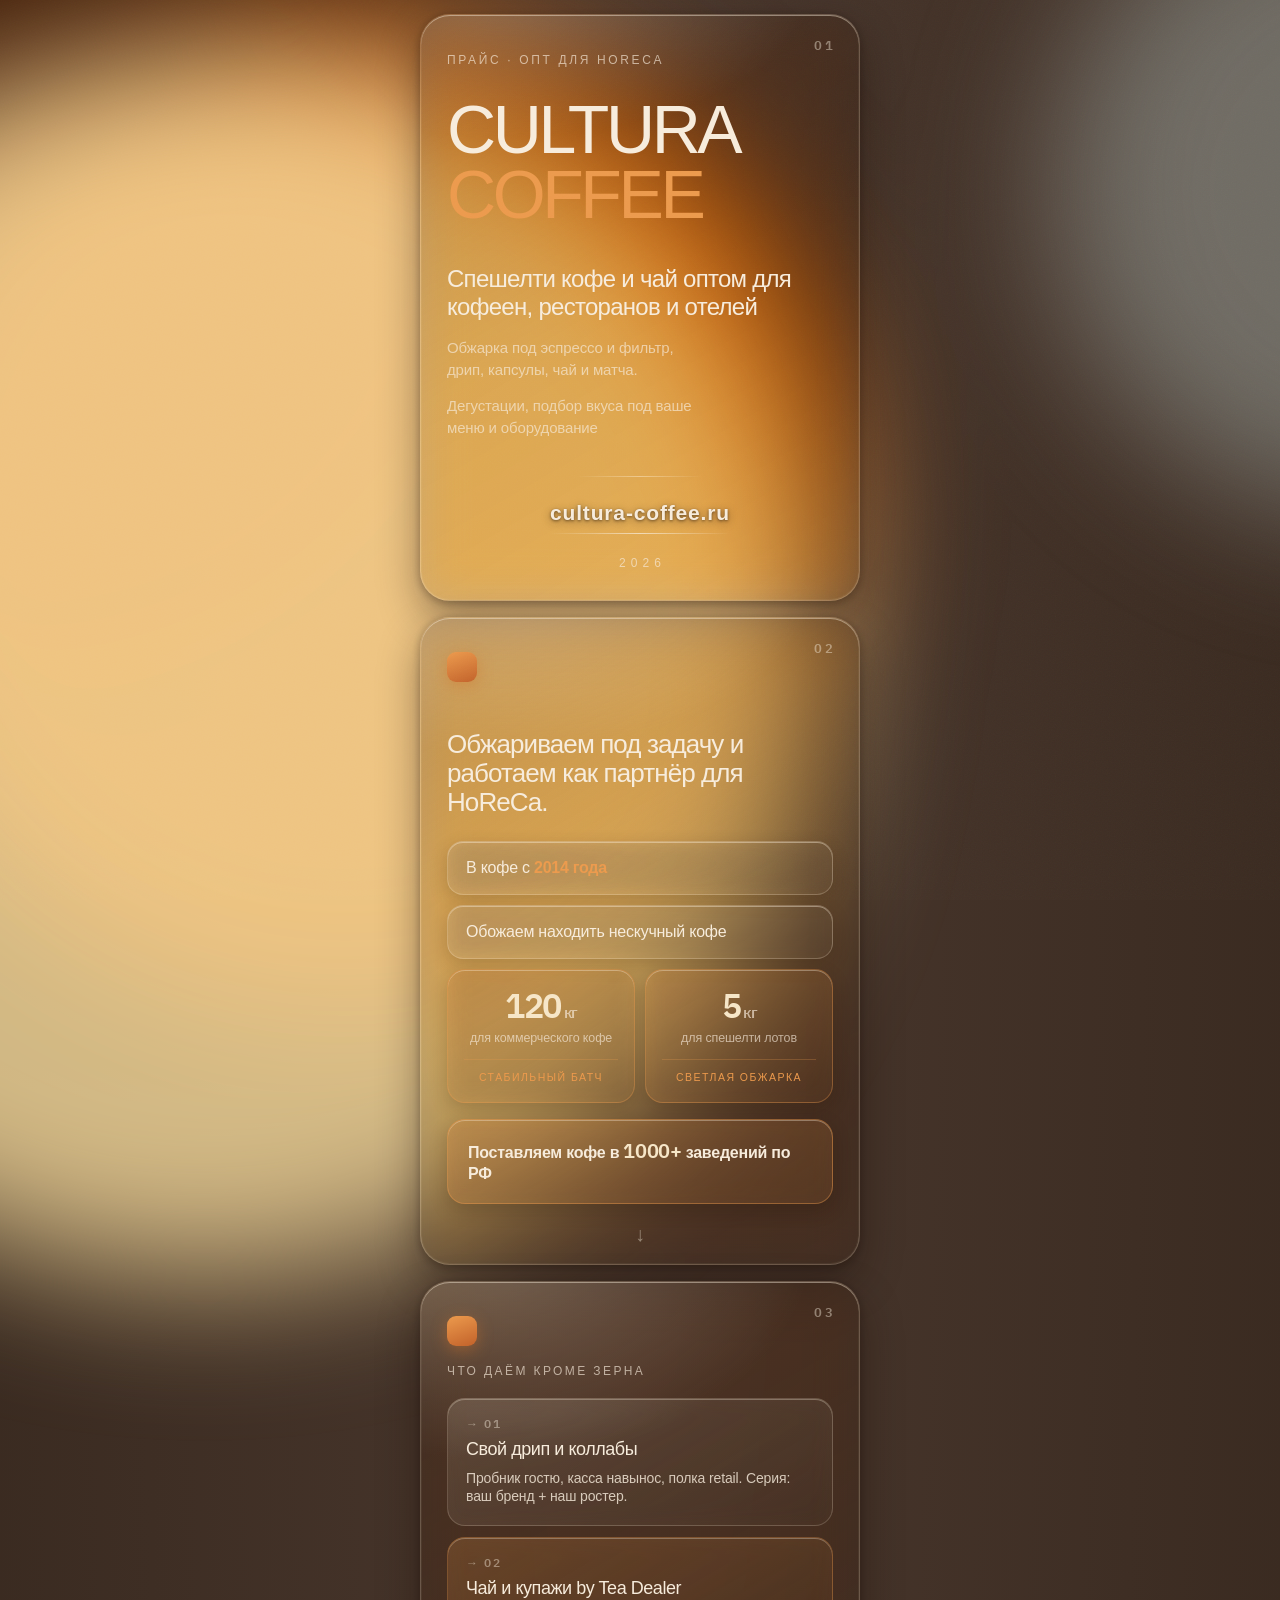
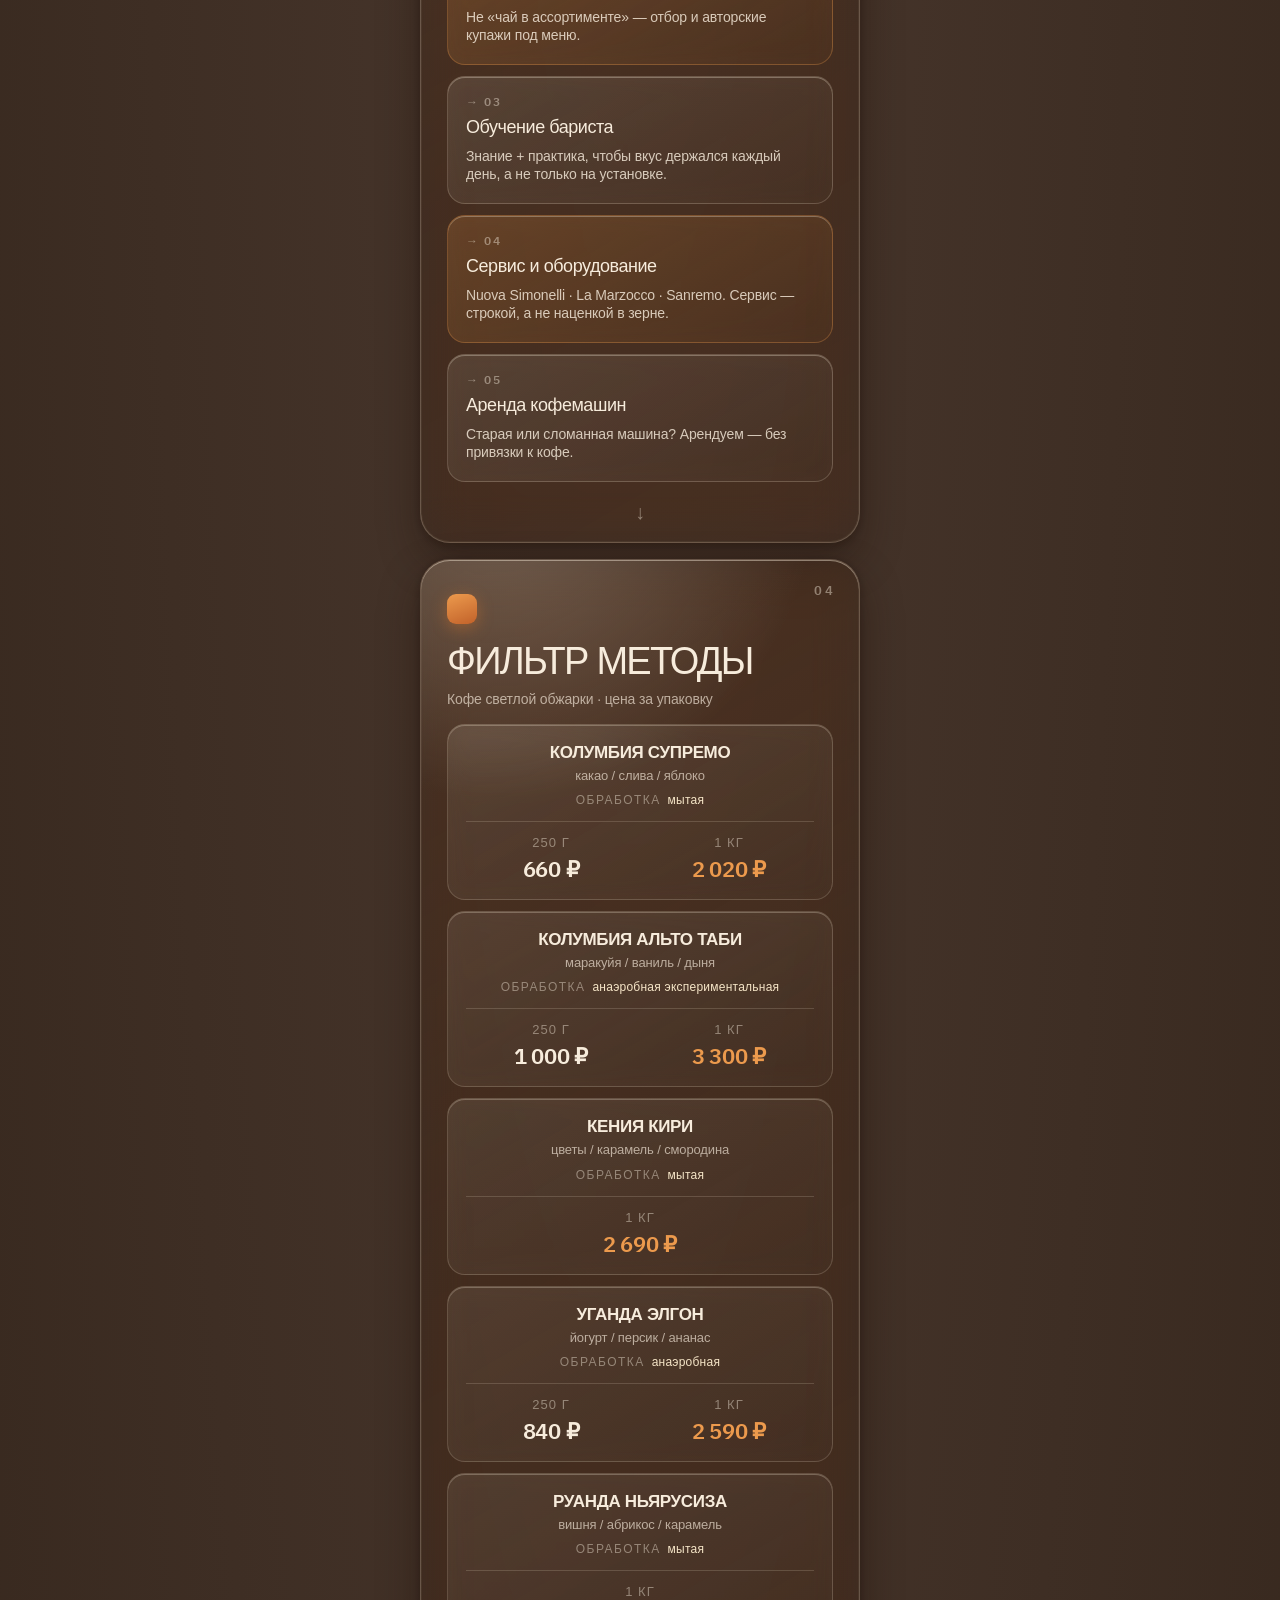
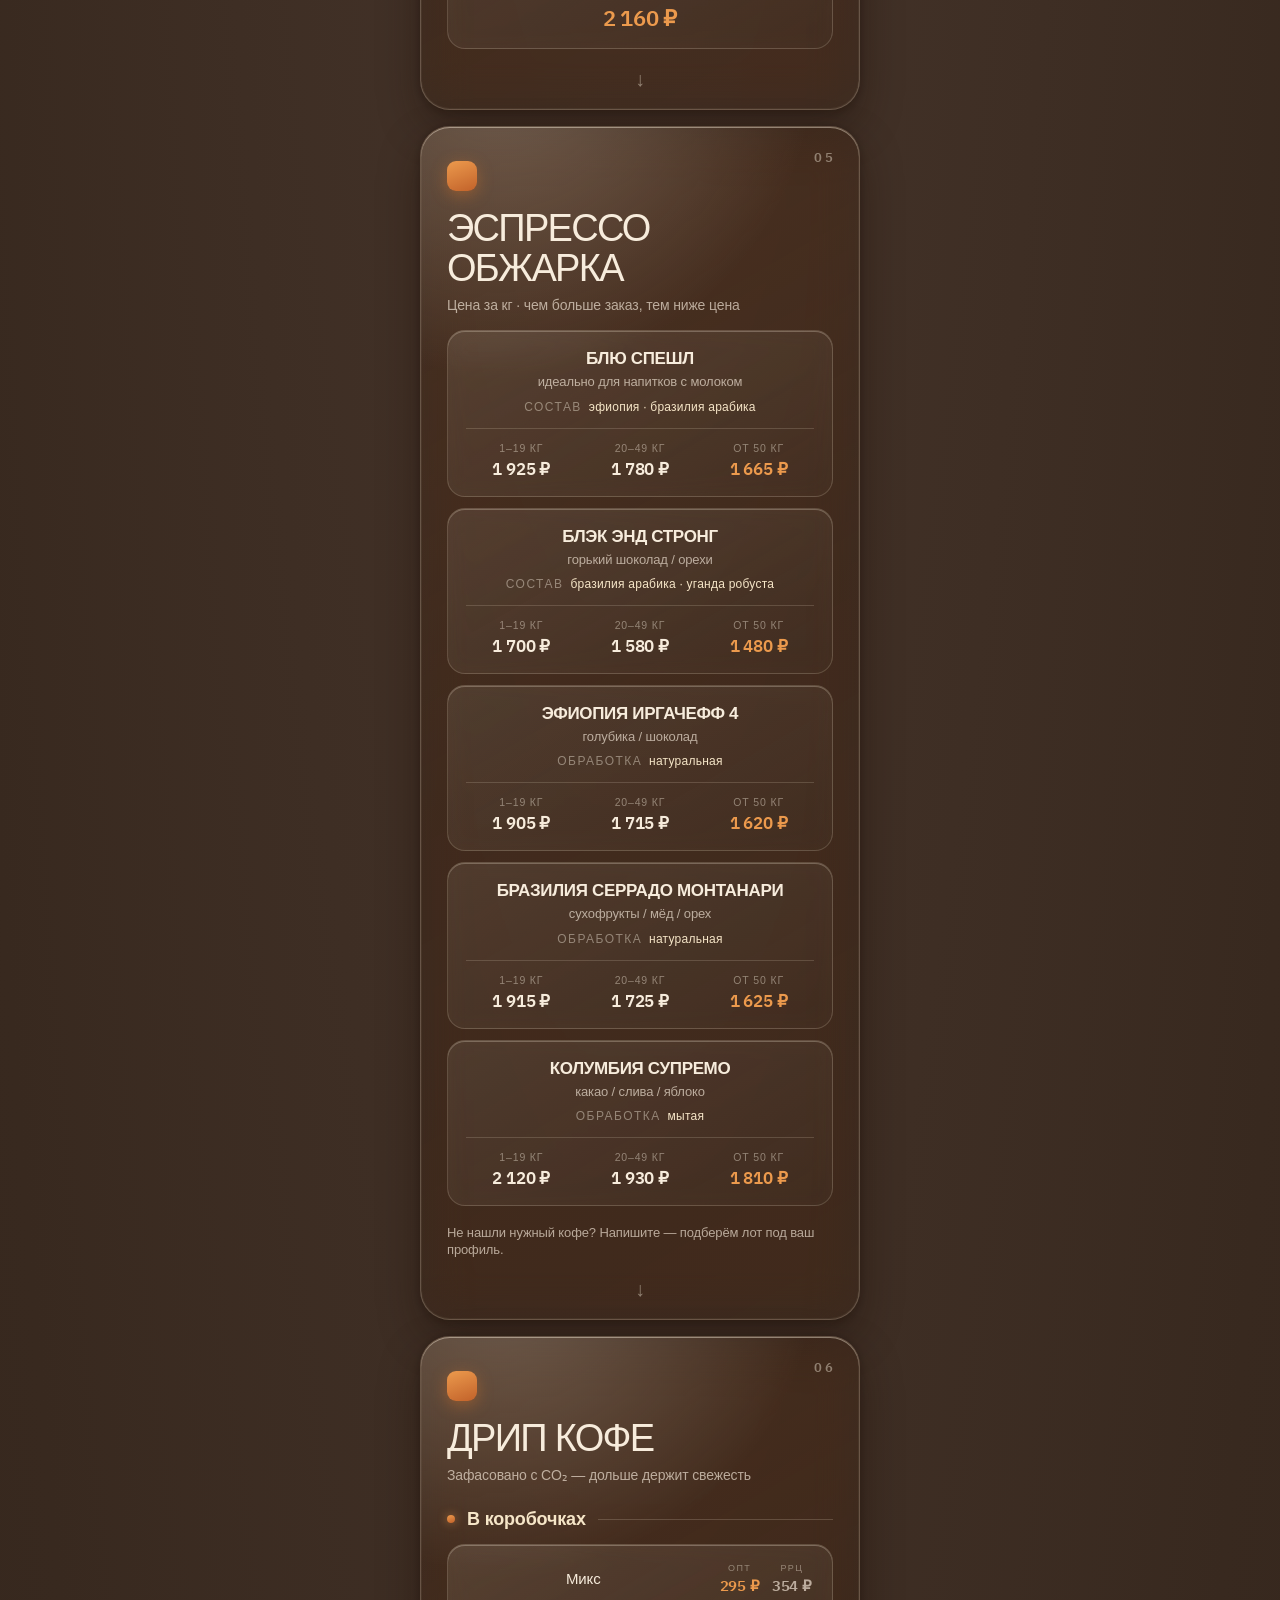
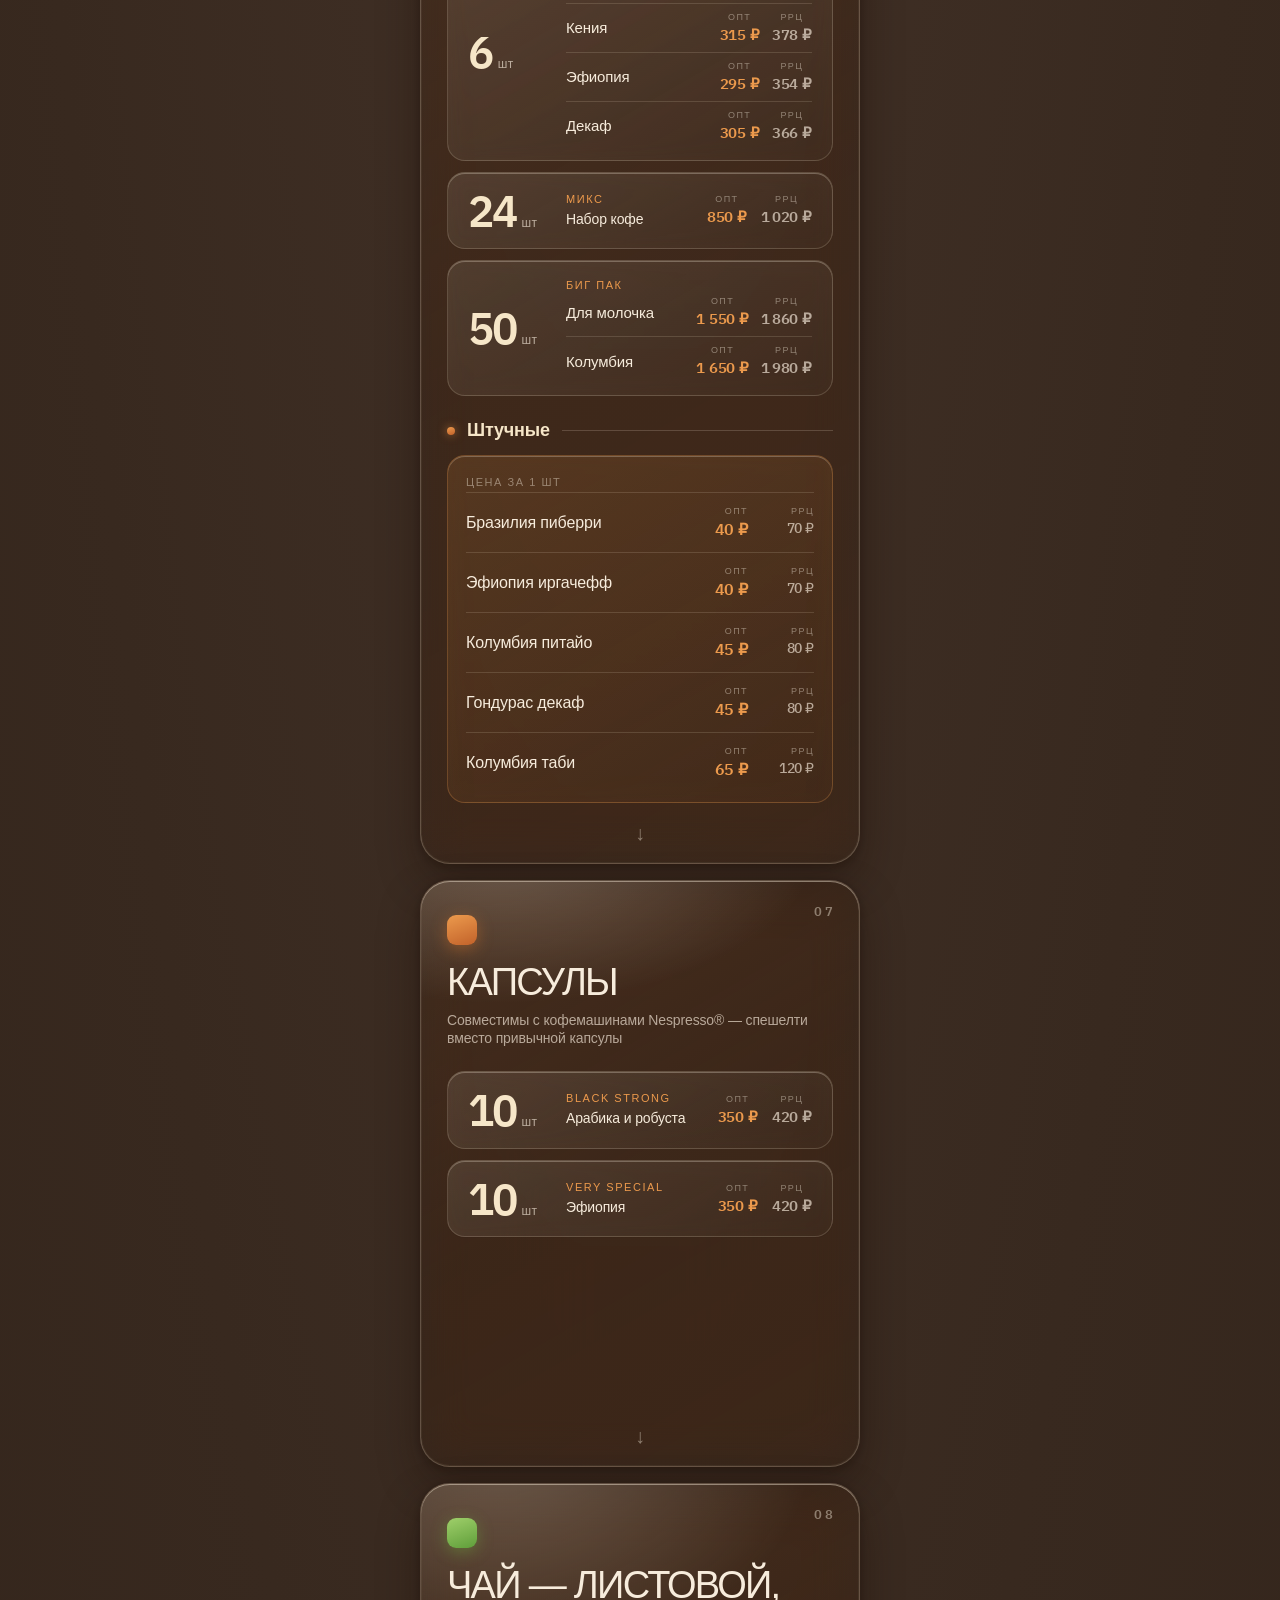
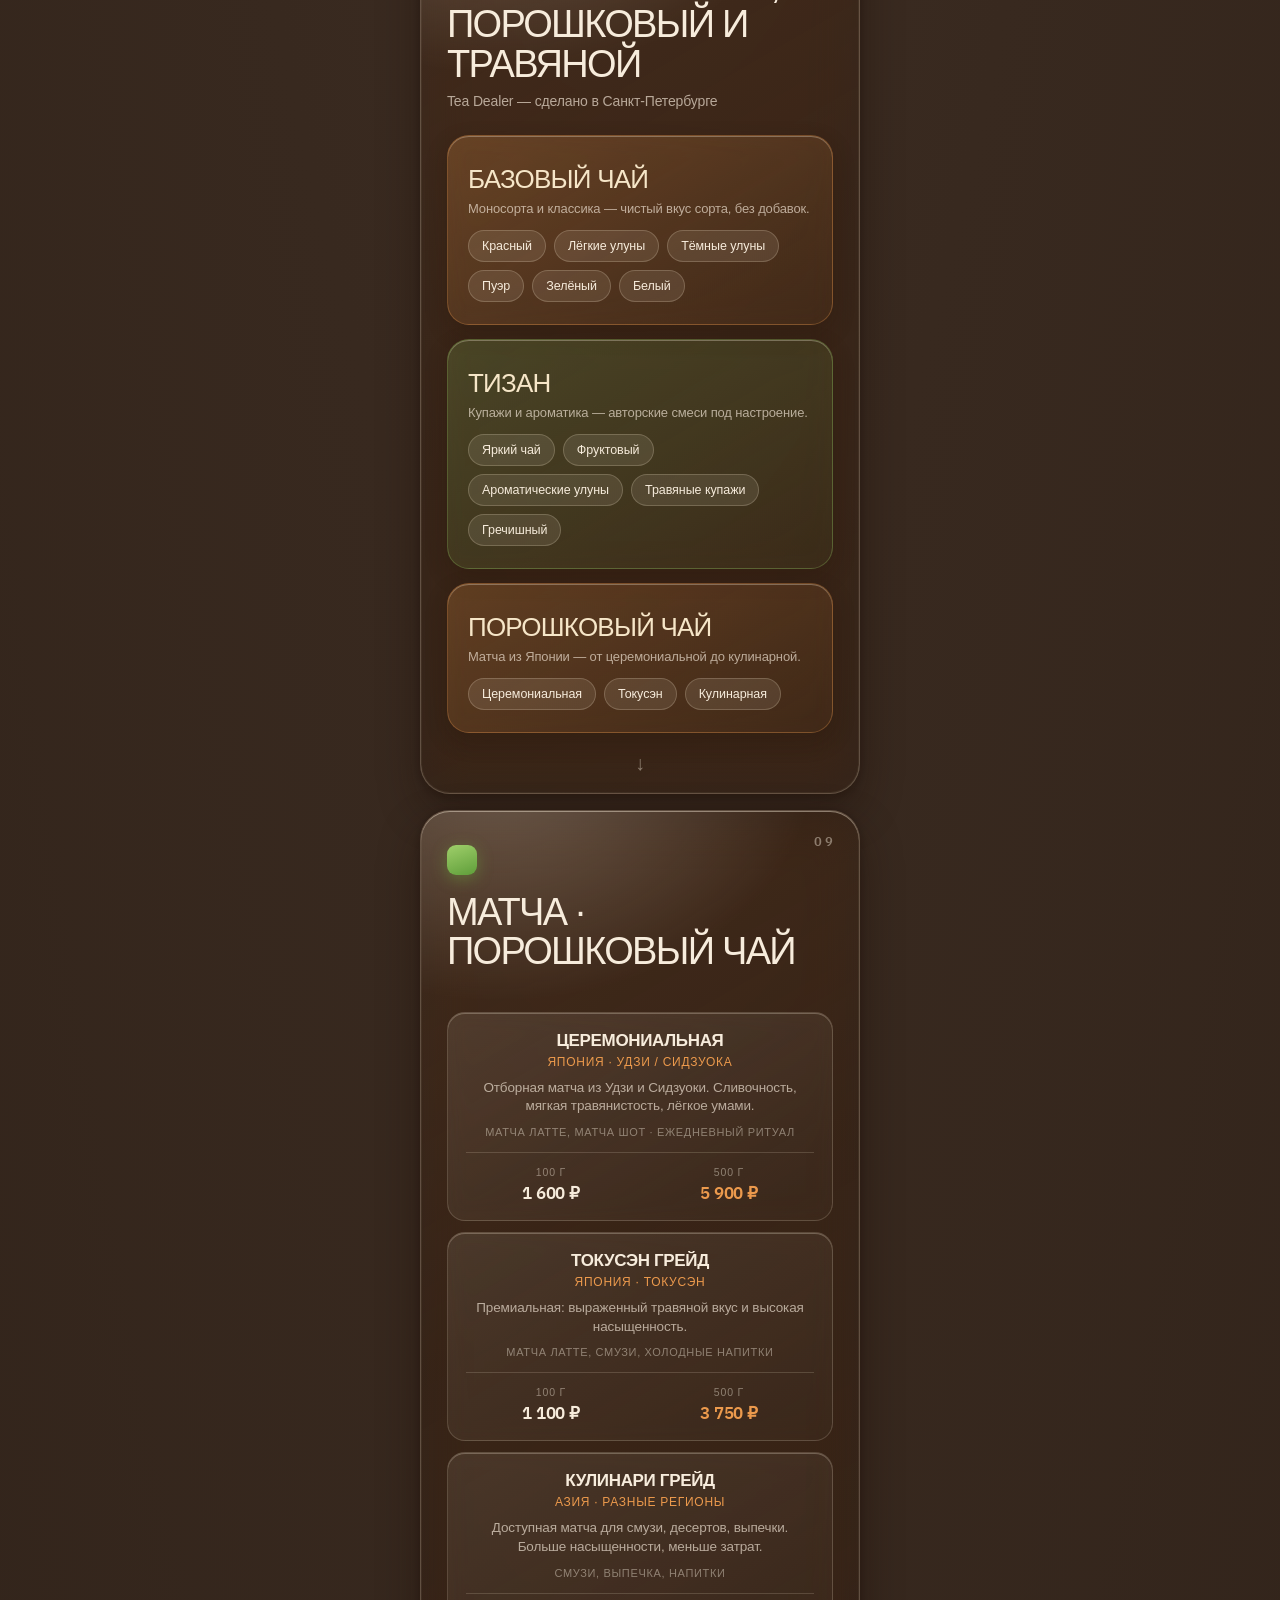
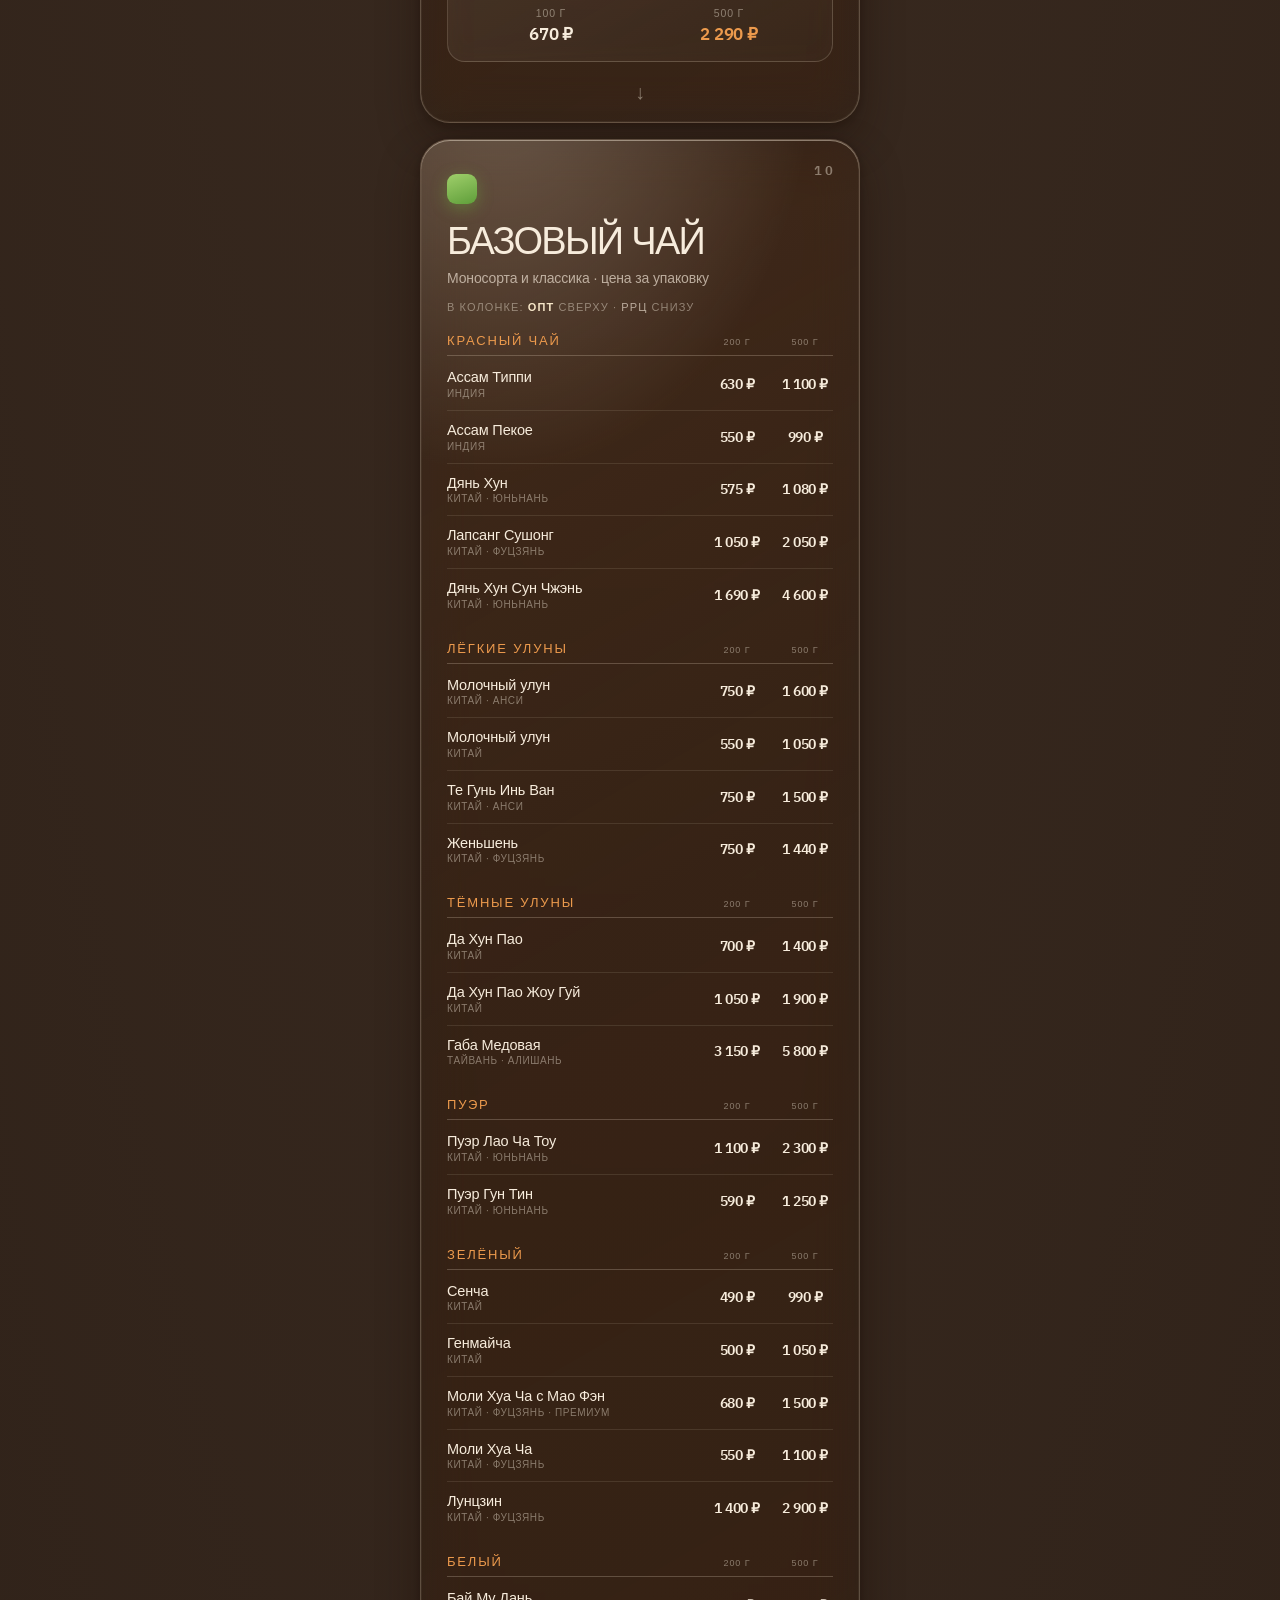
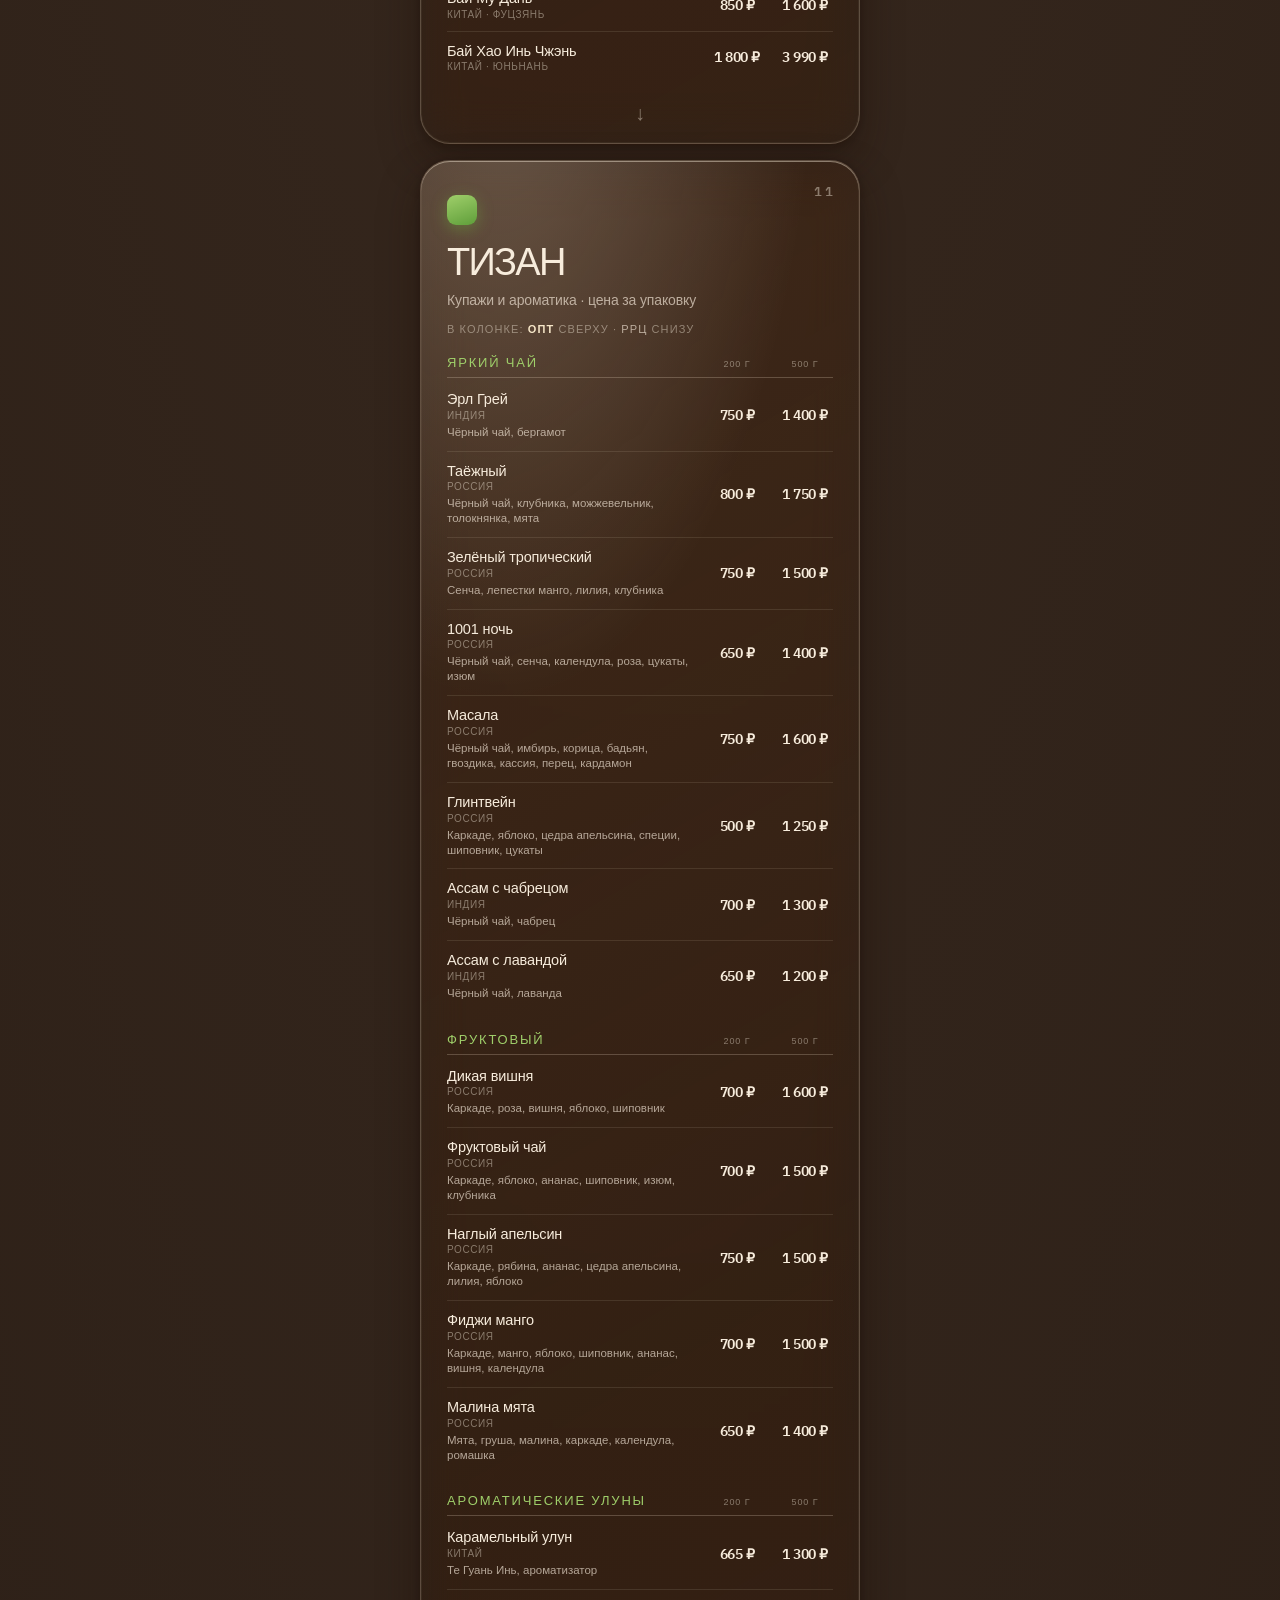
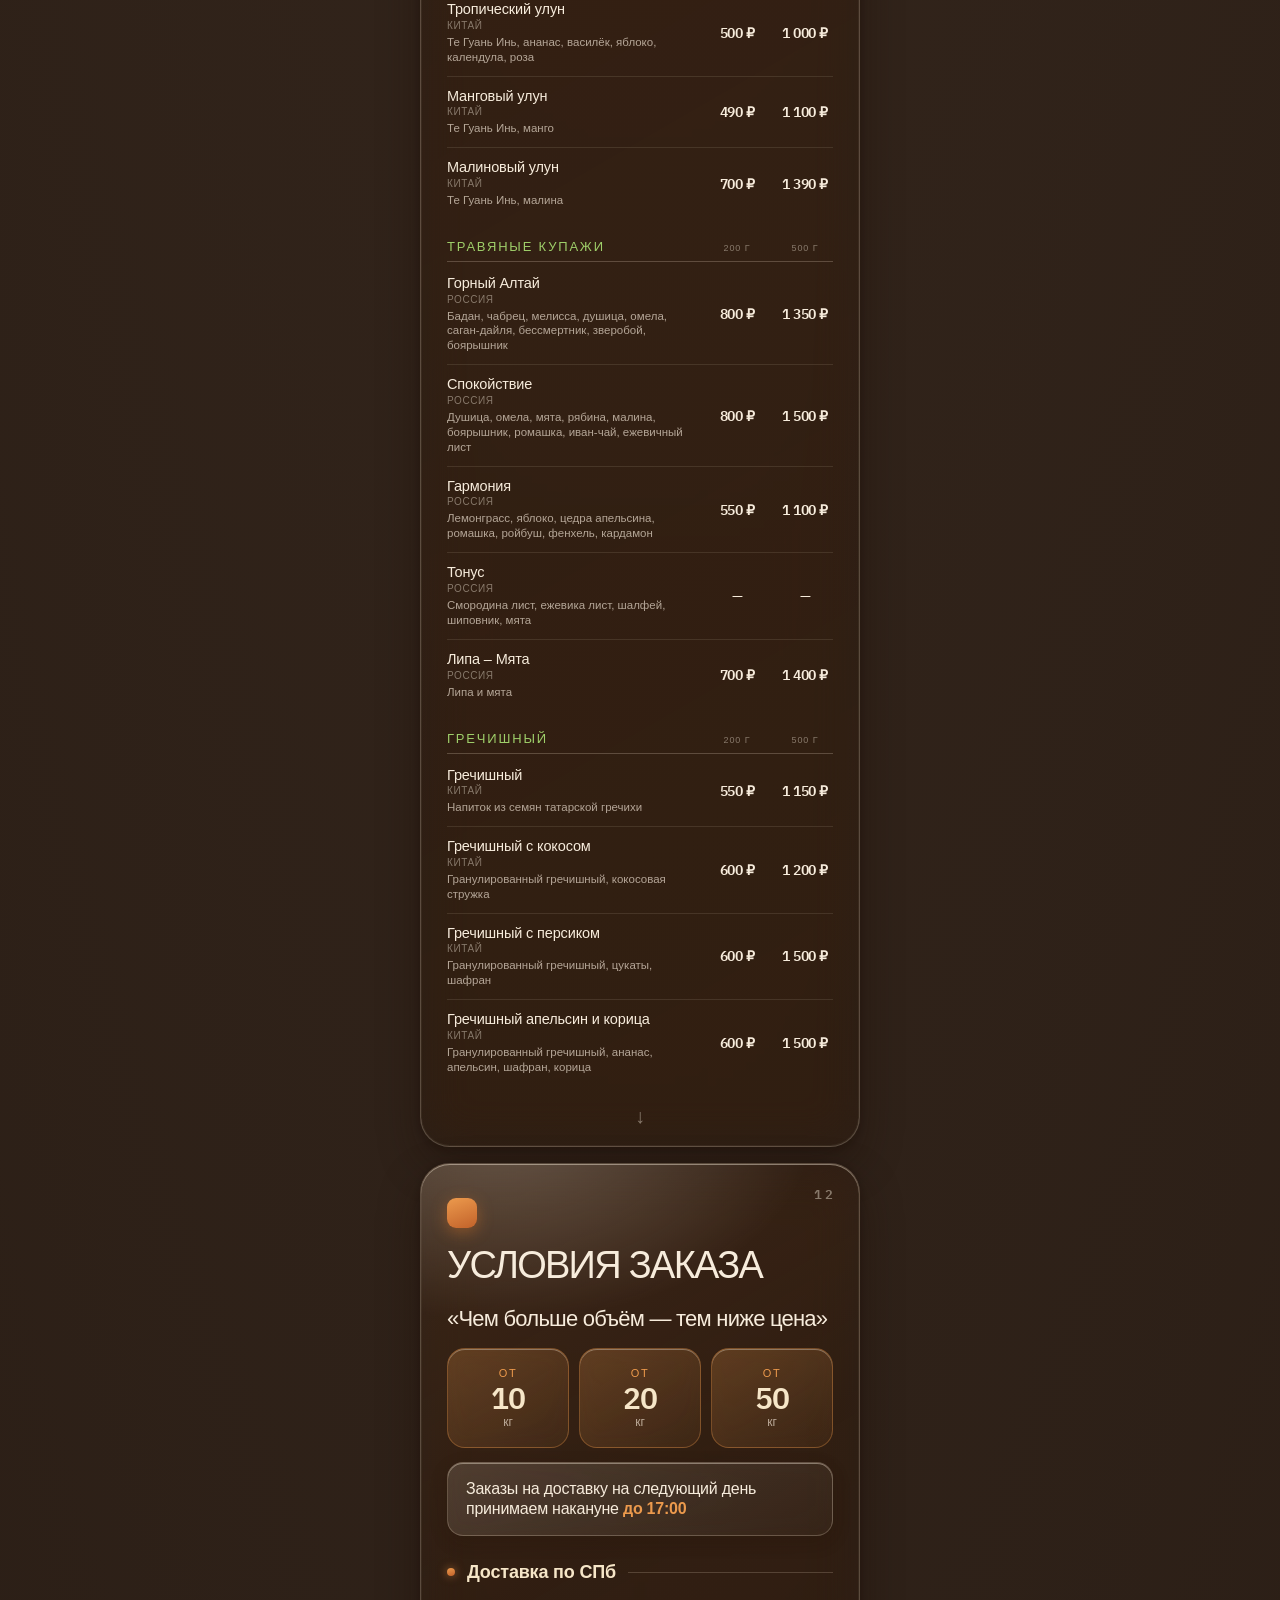
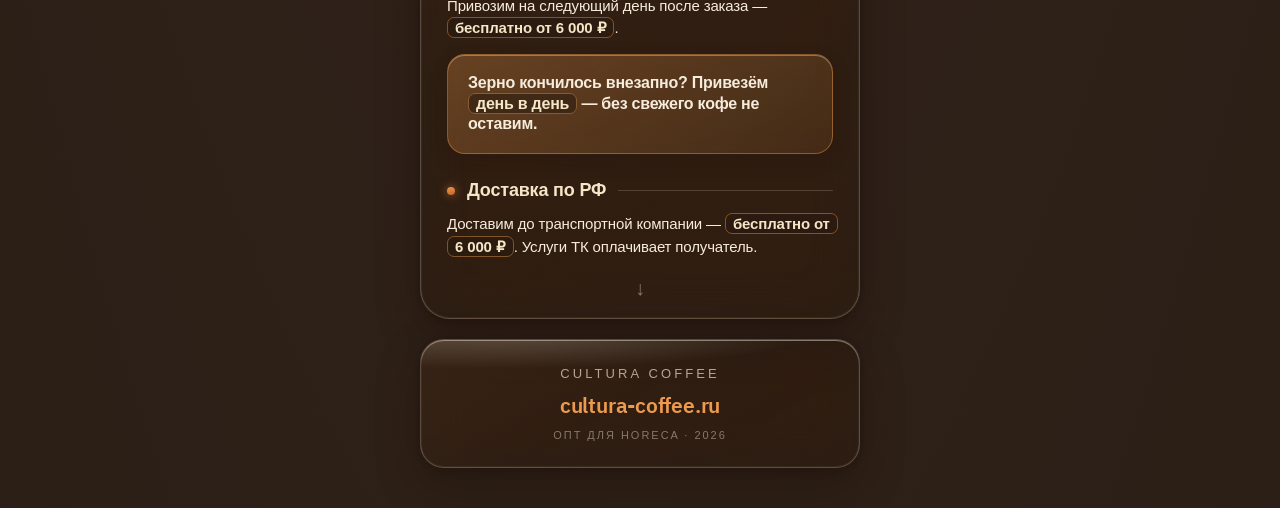
==== commit f1875ae5: "«Блэк энд стронг»: базовая ступень остаётся 1 700 ₽ В учётке по базовой было 1 680 ₽, но решено оста" ====
--- a/Cultura Coffee - прайс (standalone).html
+++ b/Cultura Coffee - прайс (standalone).html
@@ -178,7 +178,7 @@
   </script>
 
   <script type="__bundler/template">
-"<!DOCTYPE html>\n<html lang=\"ru\"><head>\n<meta charset=\"UTF-8\">\n<meta name=\"viewport\" content=\"width=device-width, initial-scale=1.0, viewport-fit=cover\">\n<title>CULTURA COFFEE — прайс (полный)<\u002Ftitle>\n<style>\n  /* IBM Plex Sans встроен (base64) — без внешних запросов */\n@font-face{font-family:'IBM Plex Sans';font-style:normal;font-weight:500;font-display:swap;src:url([data-uri]) format('woff2');unicode-range:U+0000-00FF,U+0131,U+0152-0153,U+02BB-02BC,U+02C6,U+02DA,U+02DC,U+0304,U+0308,U+0329,U+2000-206F,U+20AC,U+2122,U+2191,U+2193,U+2212,U+2215,U+FEFF,U+FFFD;}\n@font-face{font-family:'IBM Plex Sans';font-style:normal;font-weight:500;font-display:swap;src:url([data-uri]) format('woff2');unicode-range:U+0301,U+0400-045F,U+0490-0491,U+04B0-04B1,U+2116;}\n@font-face{font-family:'IBM Plex Sans';font-style:normal;font-weight:600;font-display:swap;src:url([data-uri]) format('woff2');unicode-range:U+0000-00FF,U+0131,U+0152-0153,U+02BB-02BC,U+02C6,U+02DA,U+02DC,U+0304,U+0308,U+0329,U+2000-206F,U+20AC,U+2122,U+2191,U+2193,U+2212,U+2215,U+FEFF,U+FFFD;}\n@font-face{font-family:'IBM Plex Sans';font-style:normal;font-weight:600;font-display:swap;src:url([data-uri]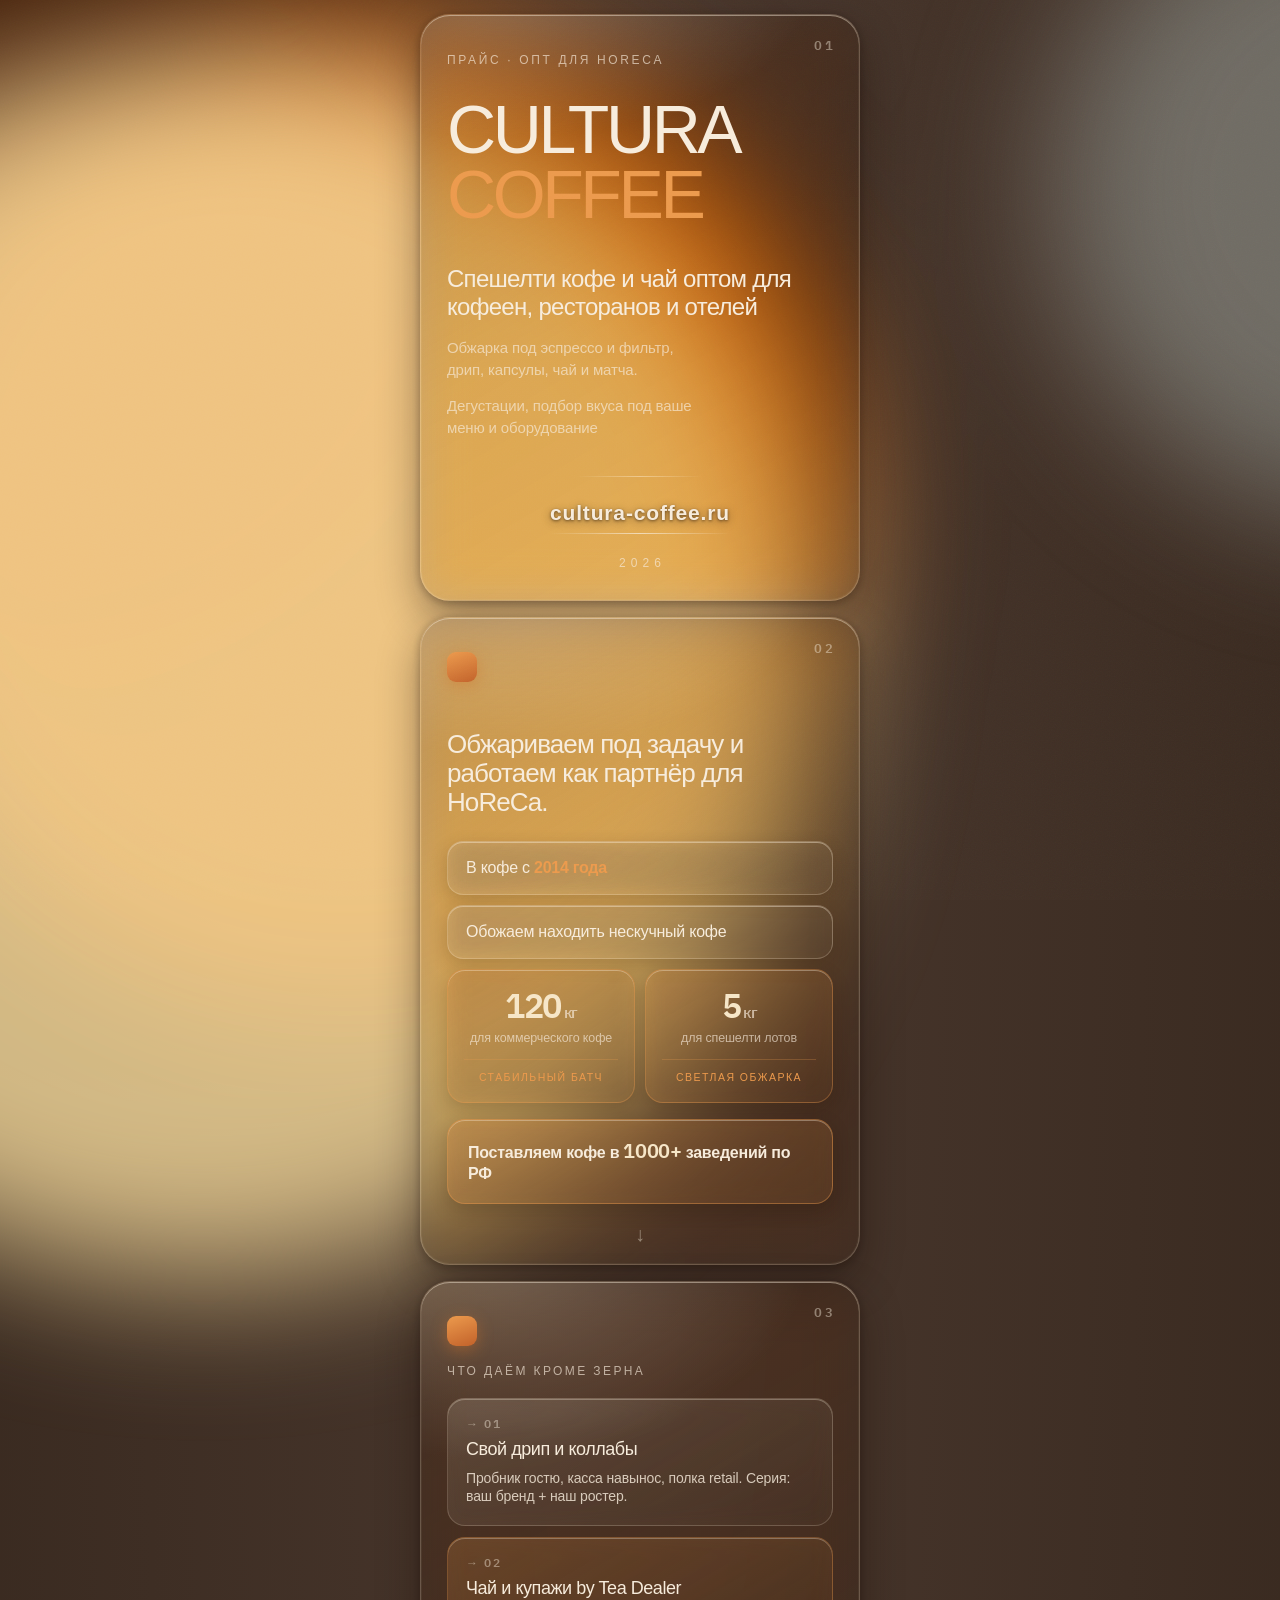
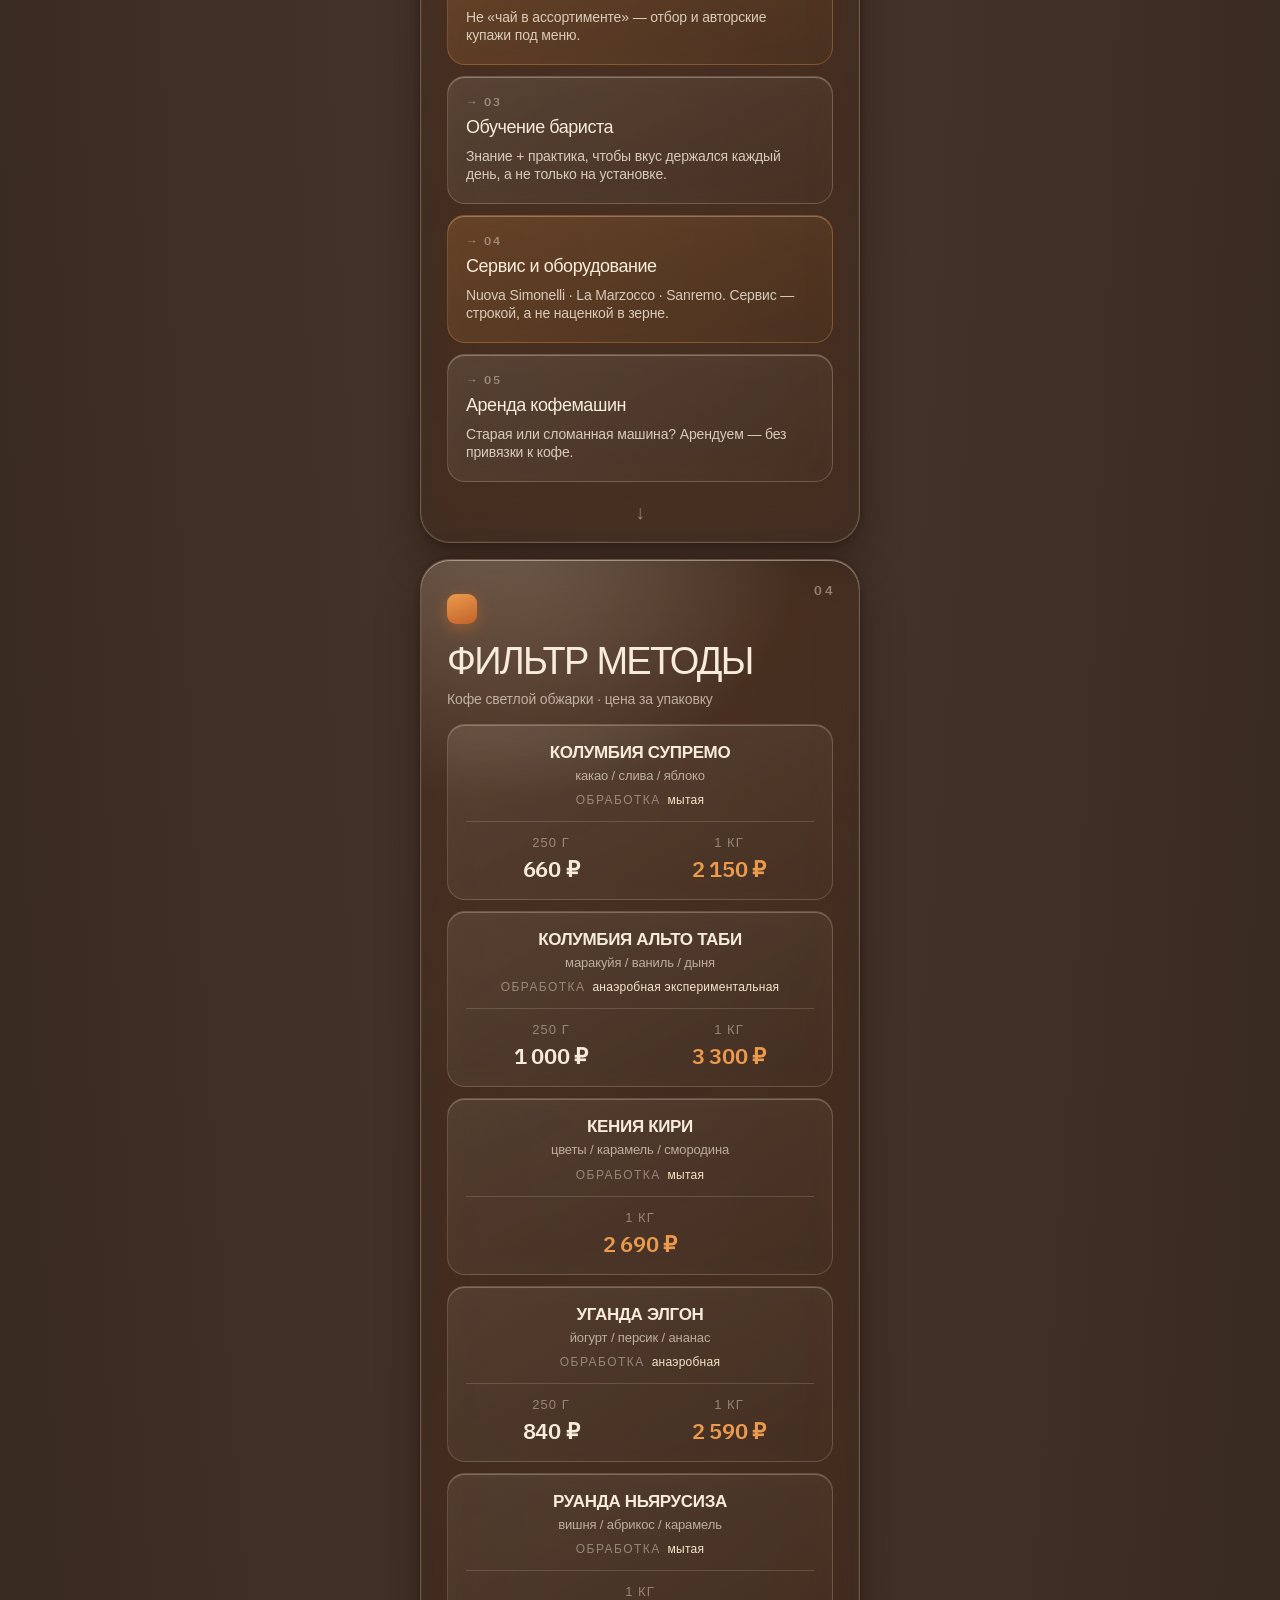
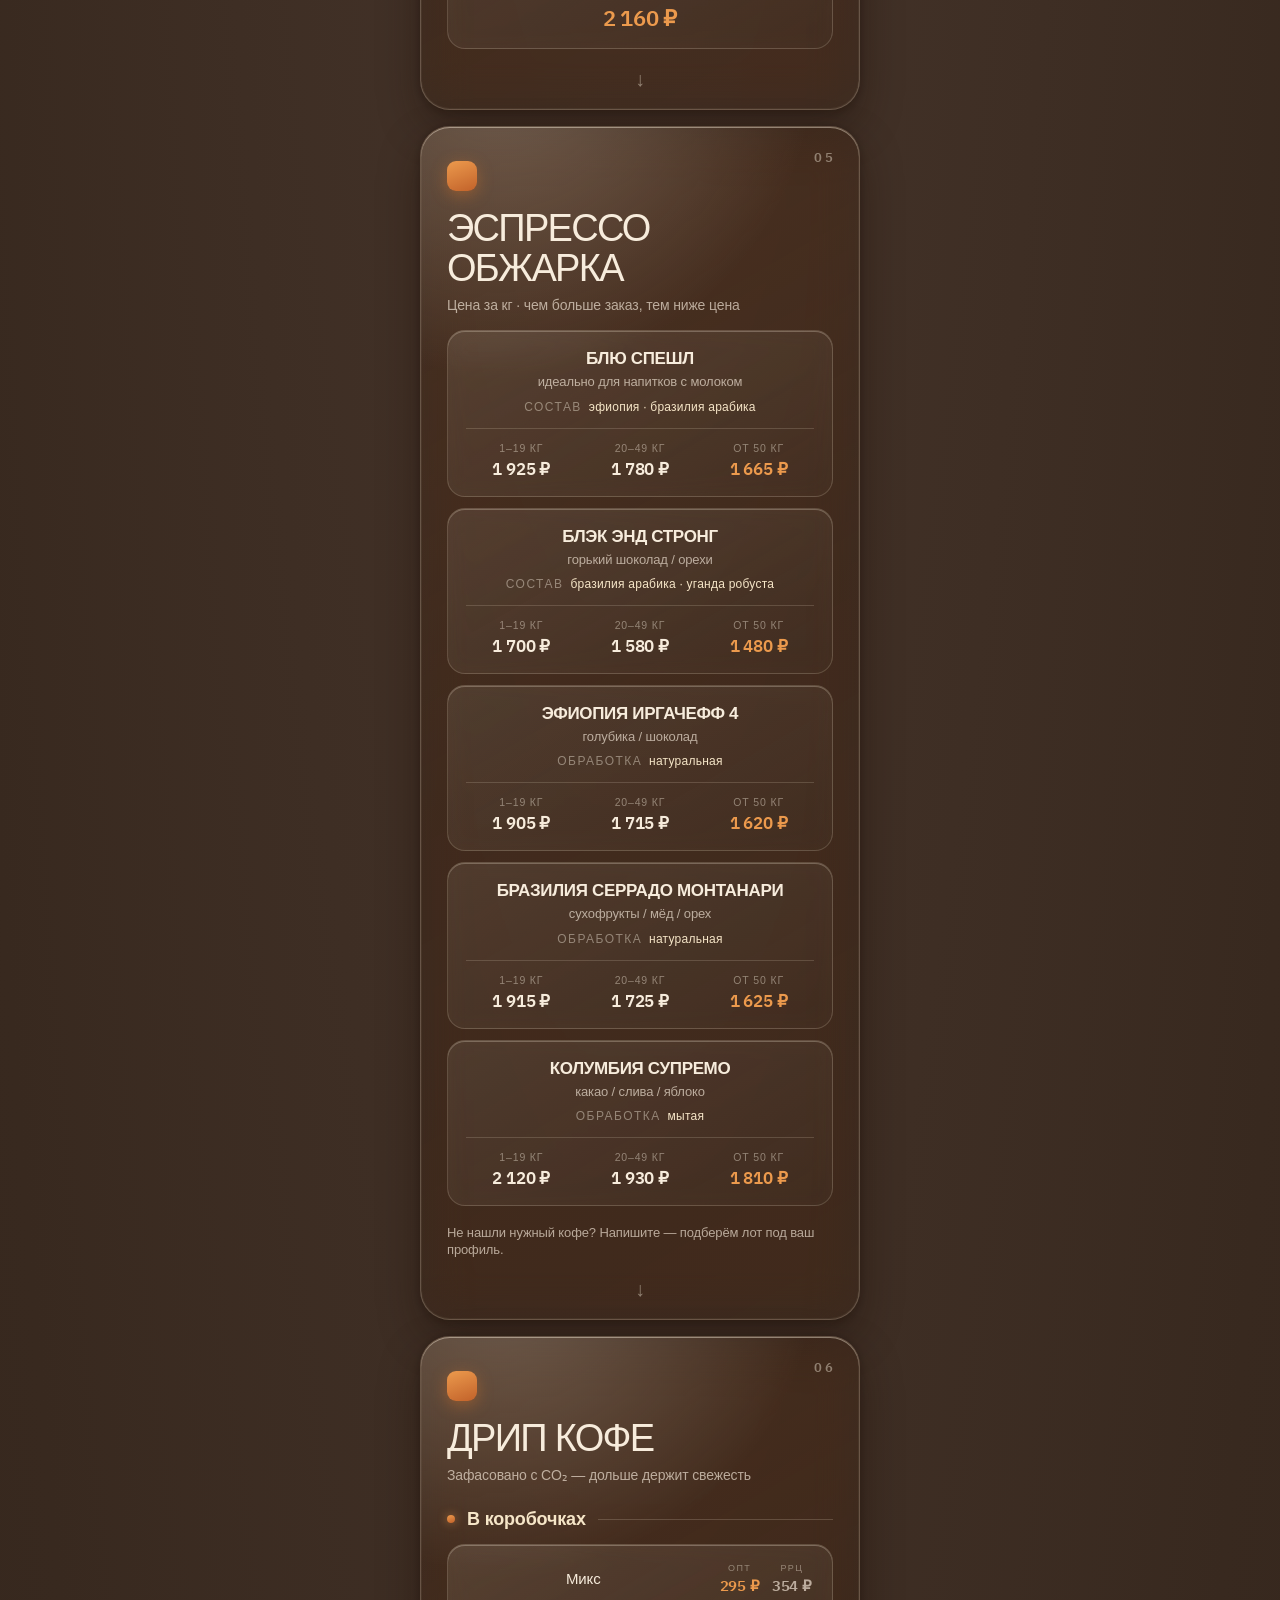
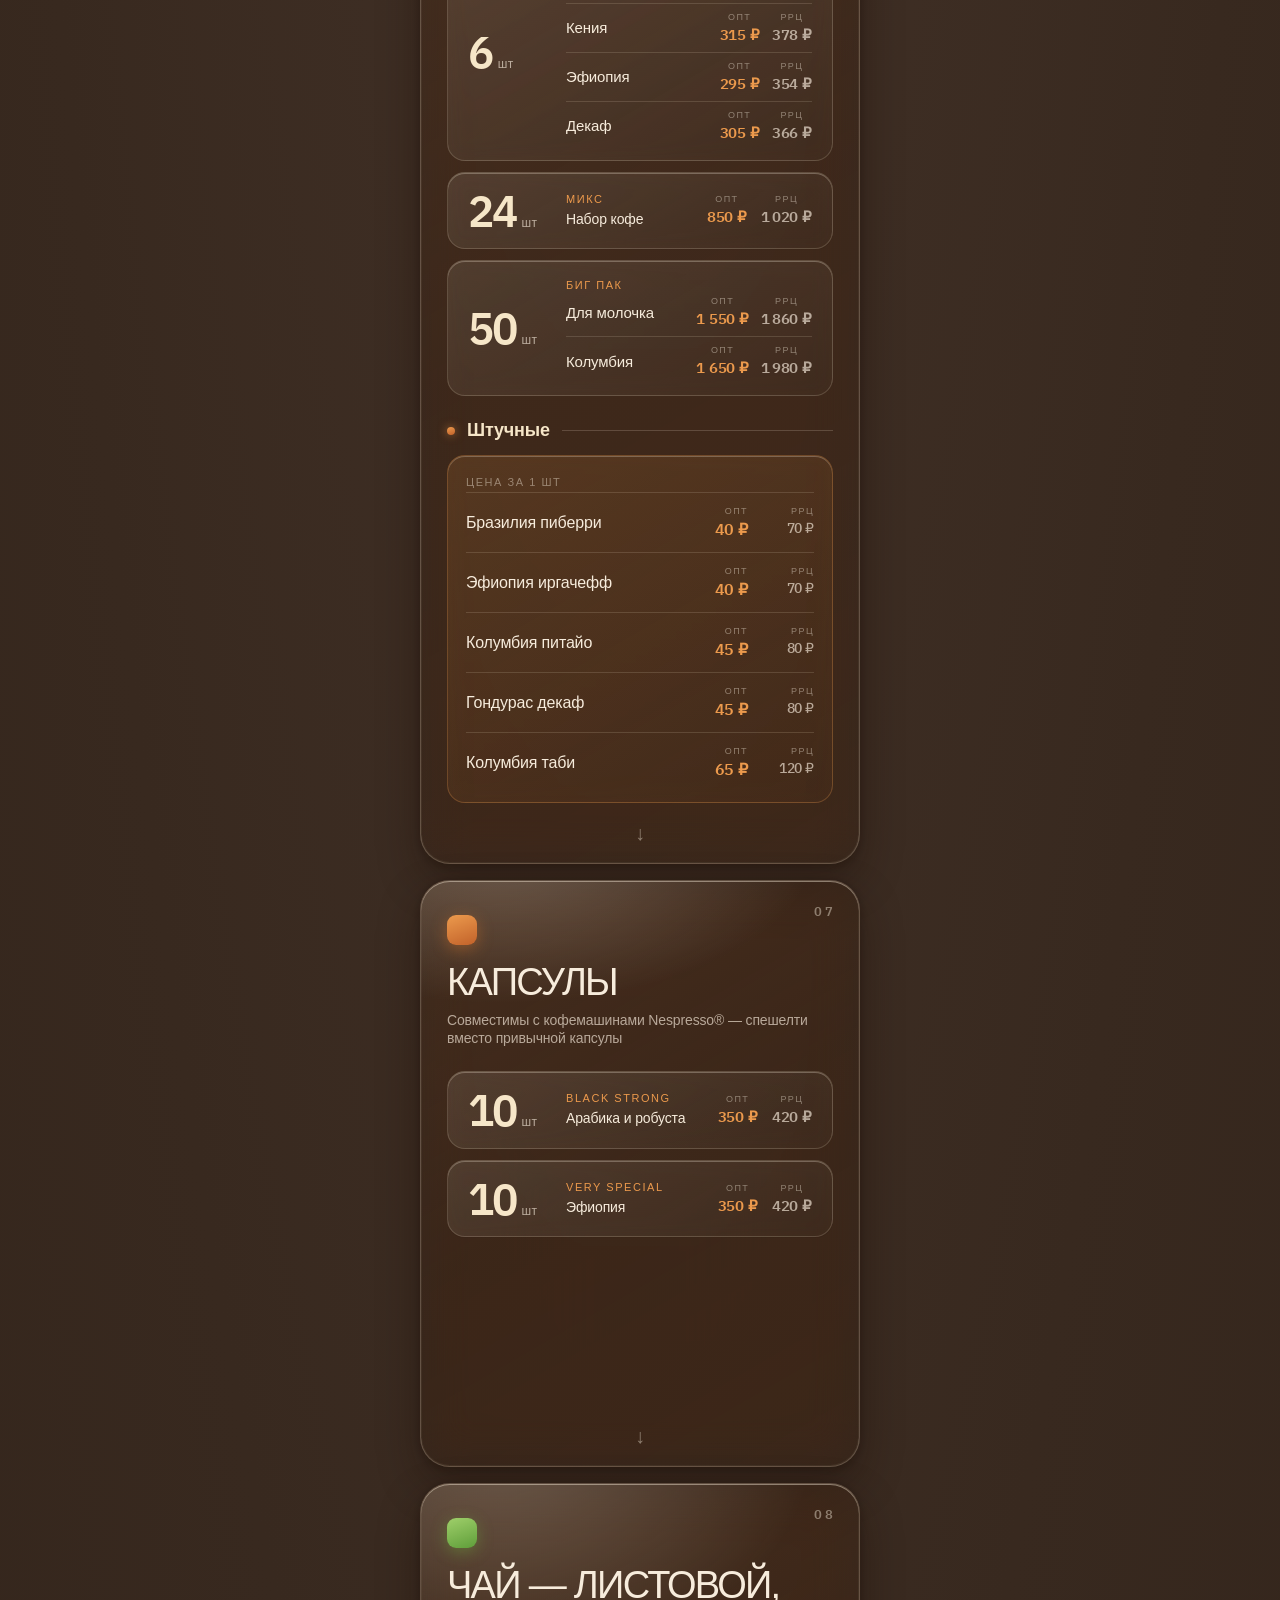
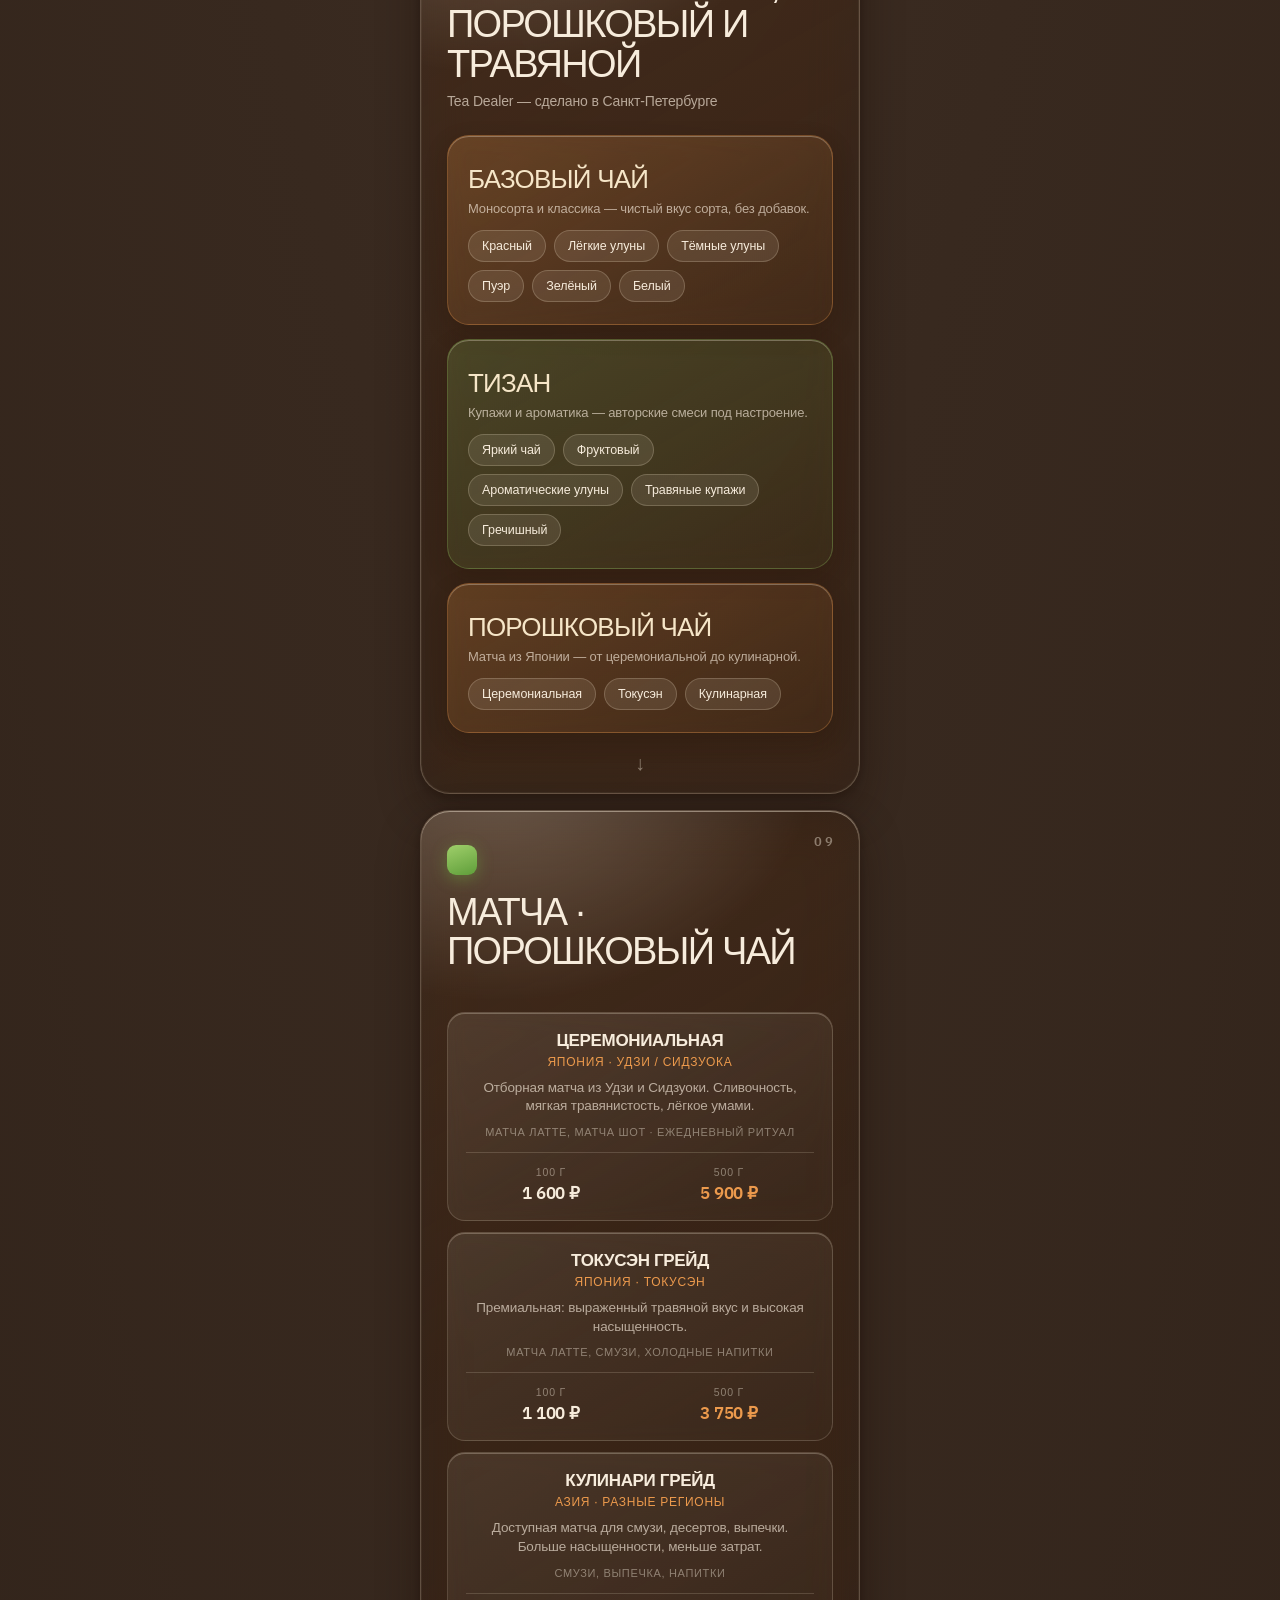
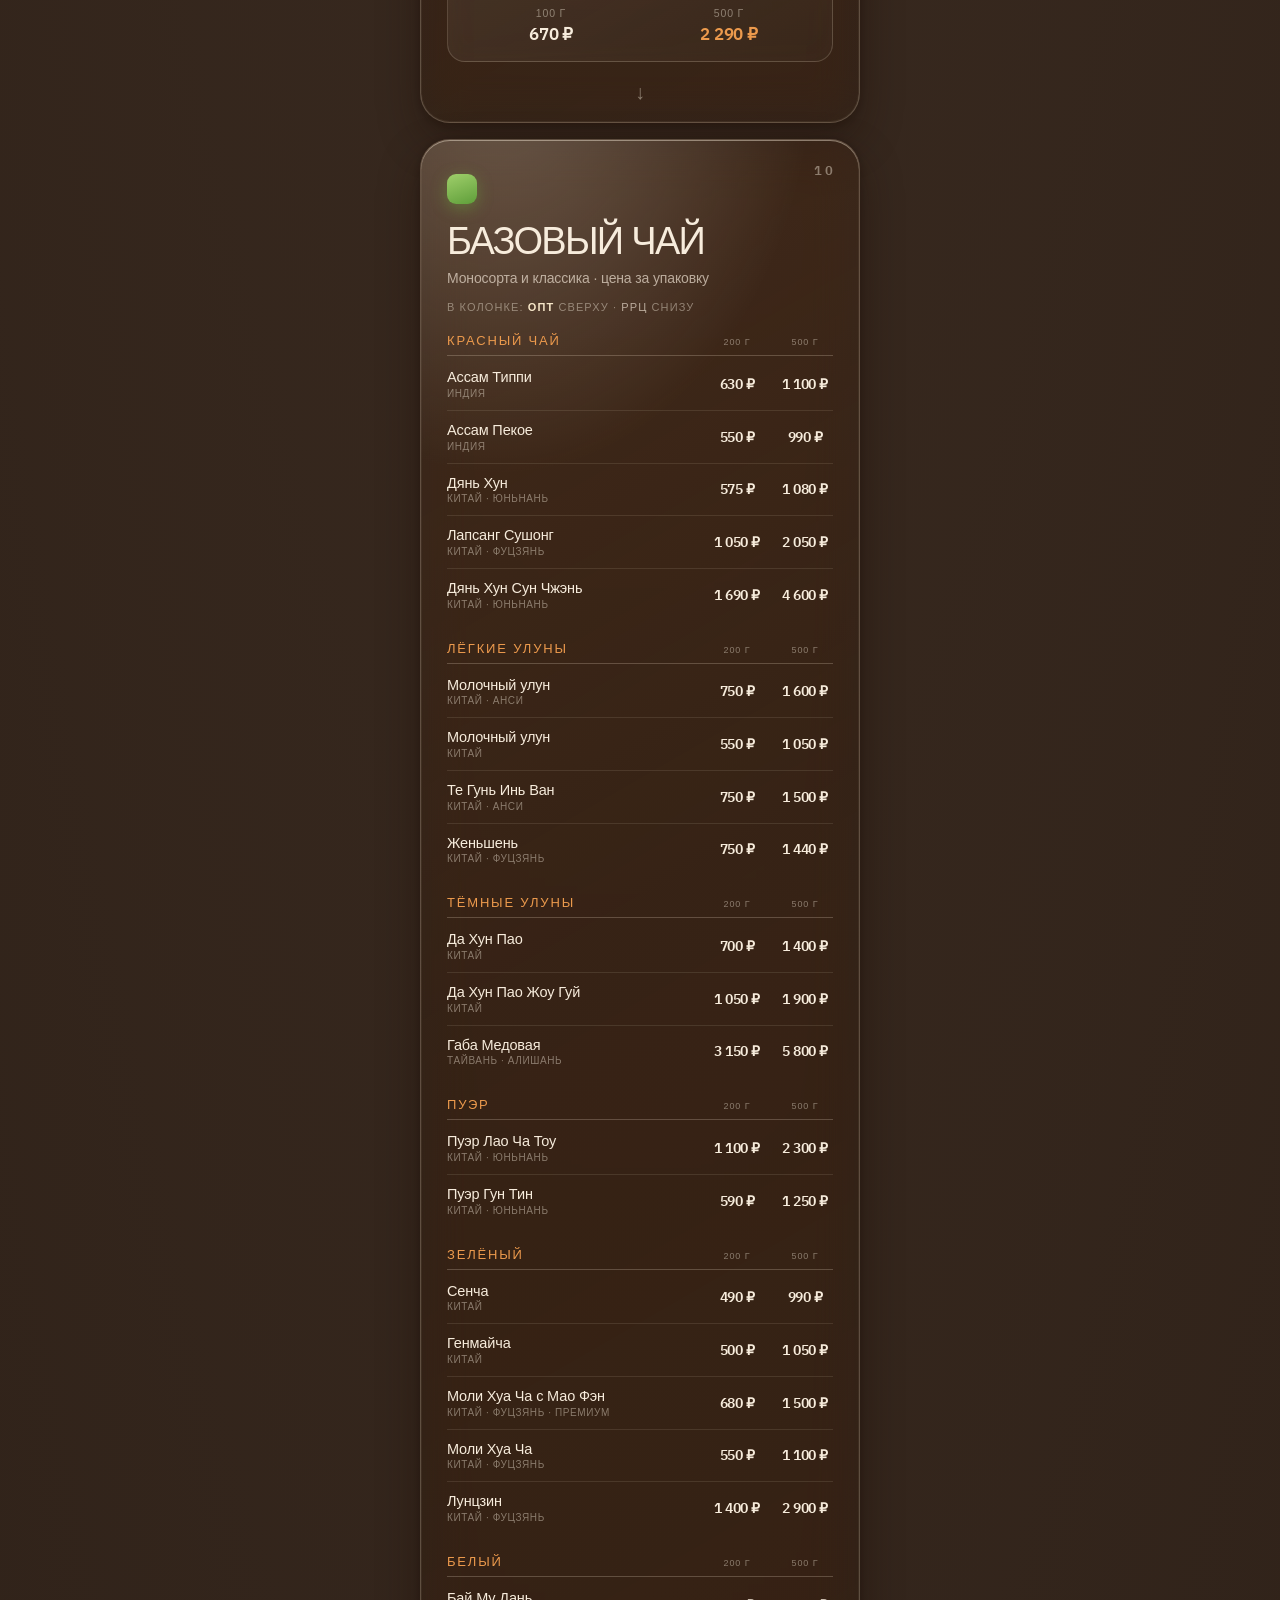
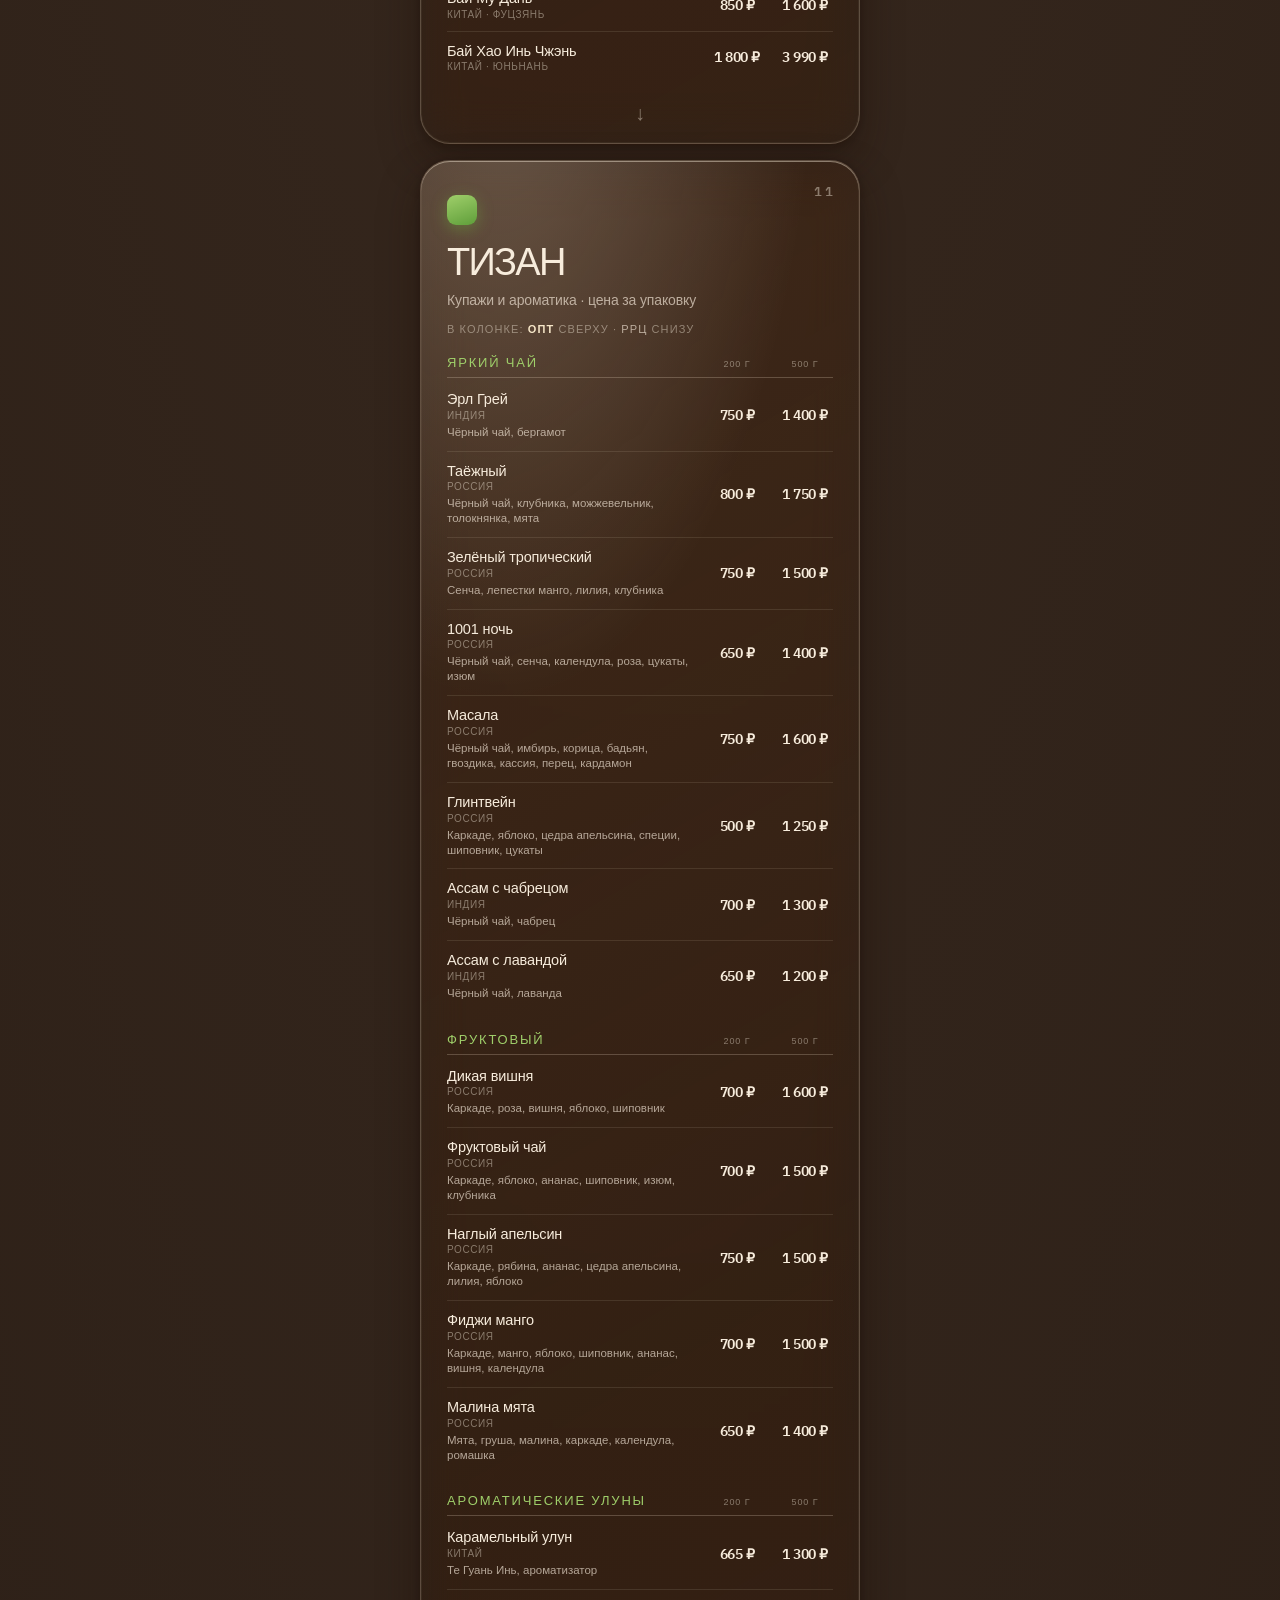
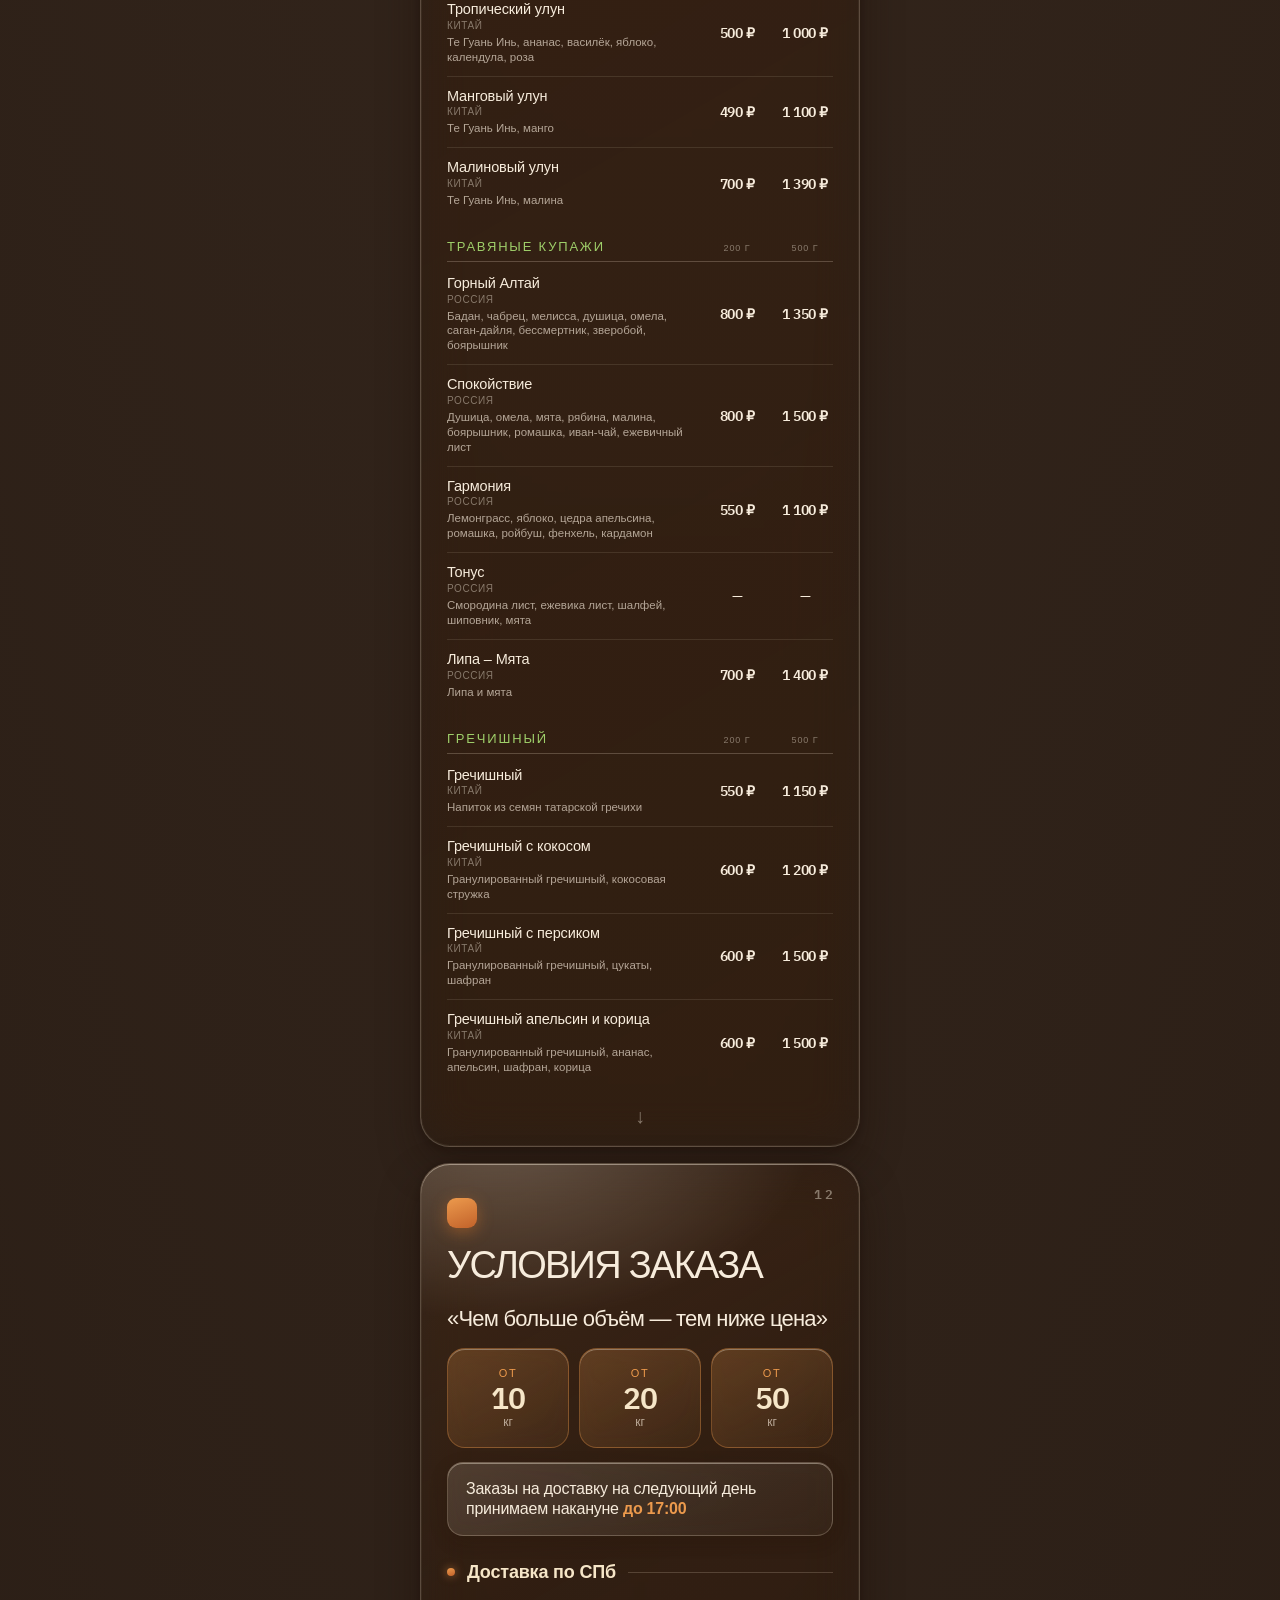
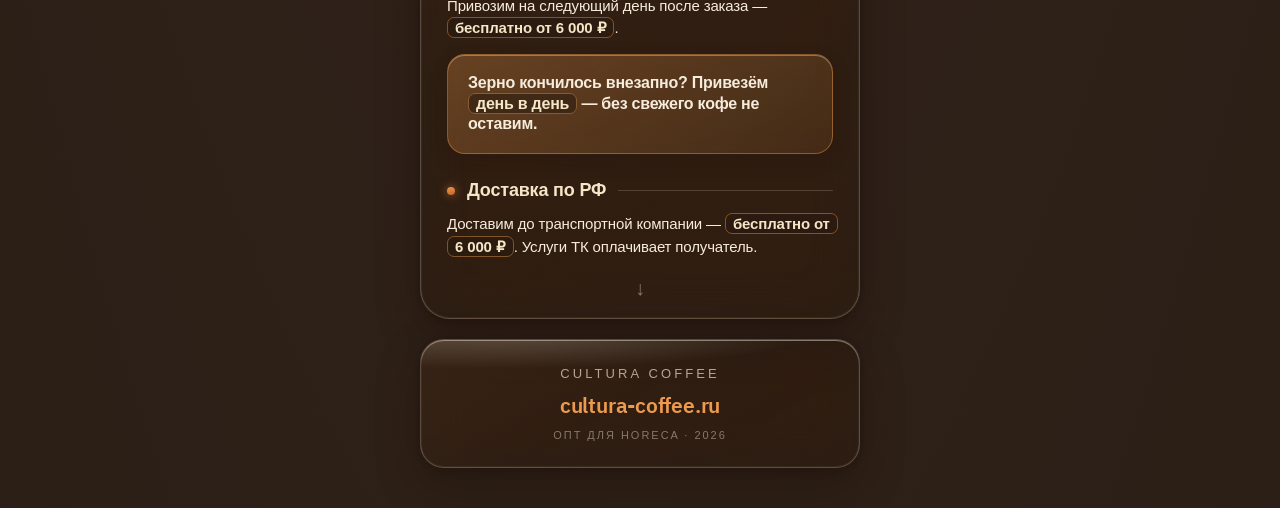
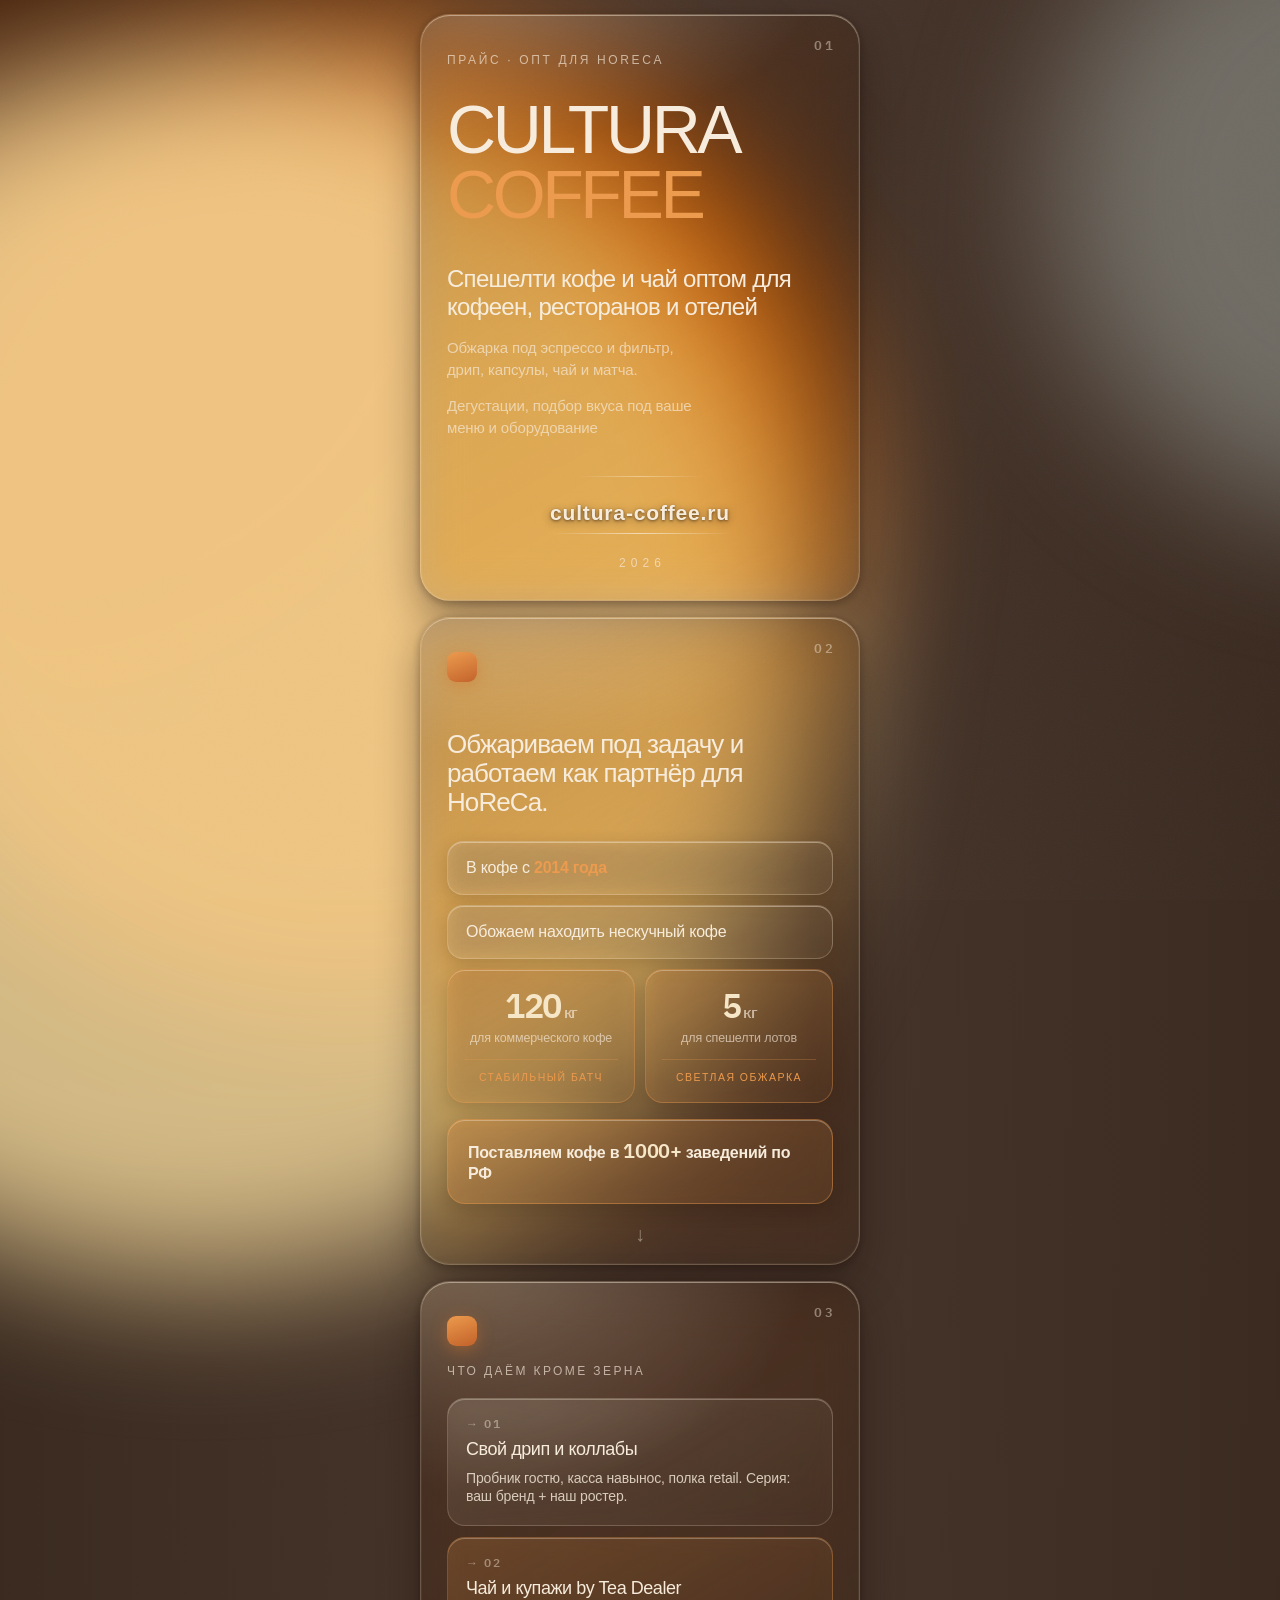
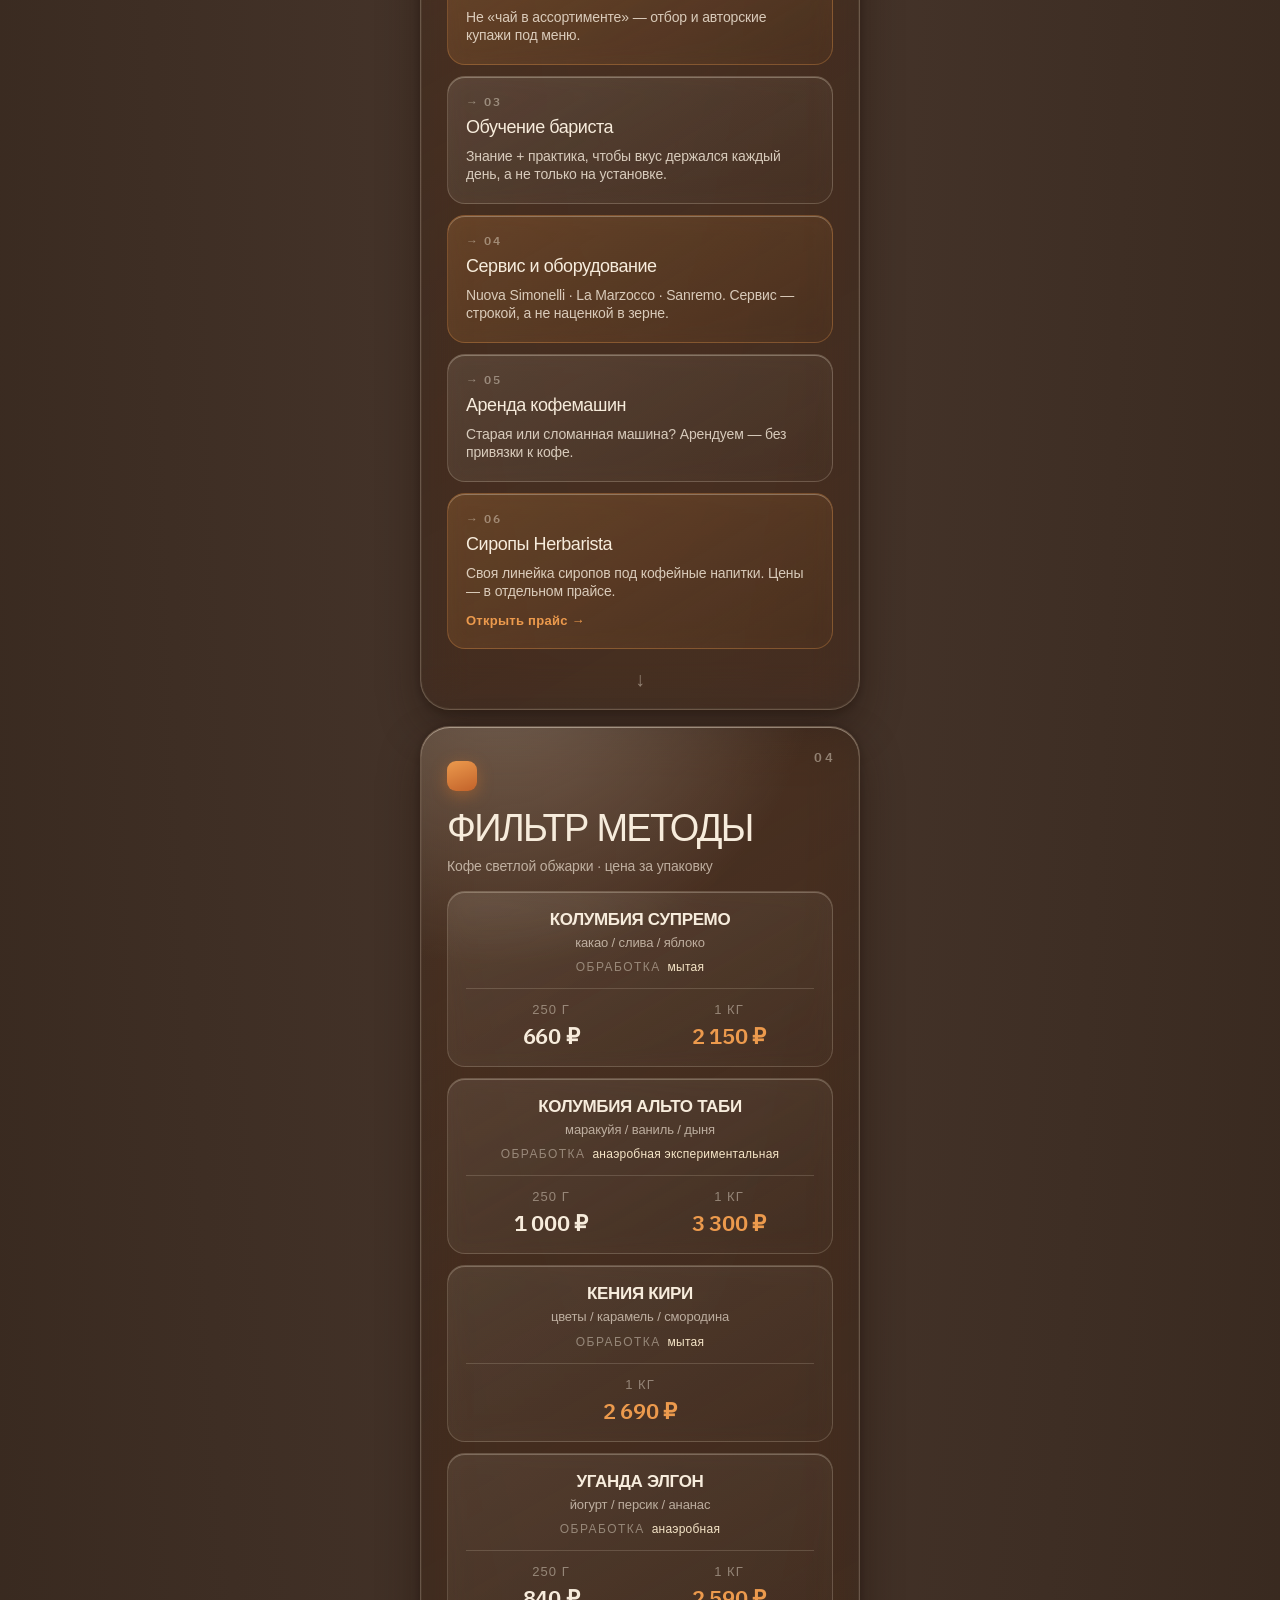
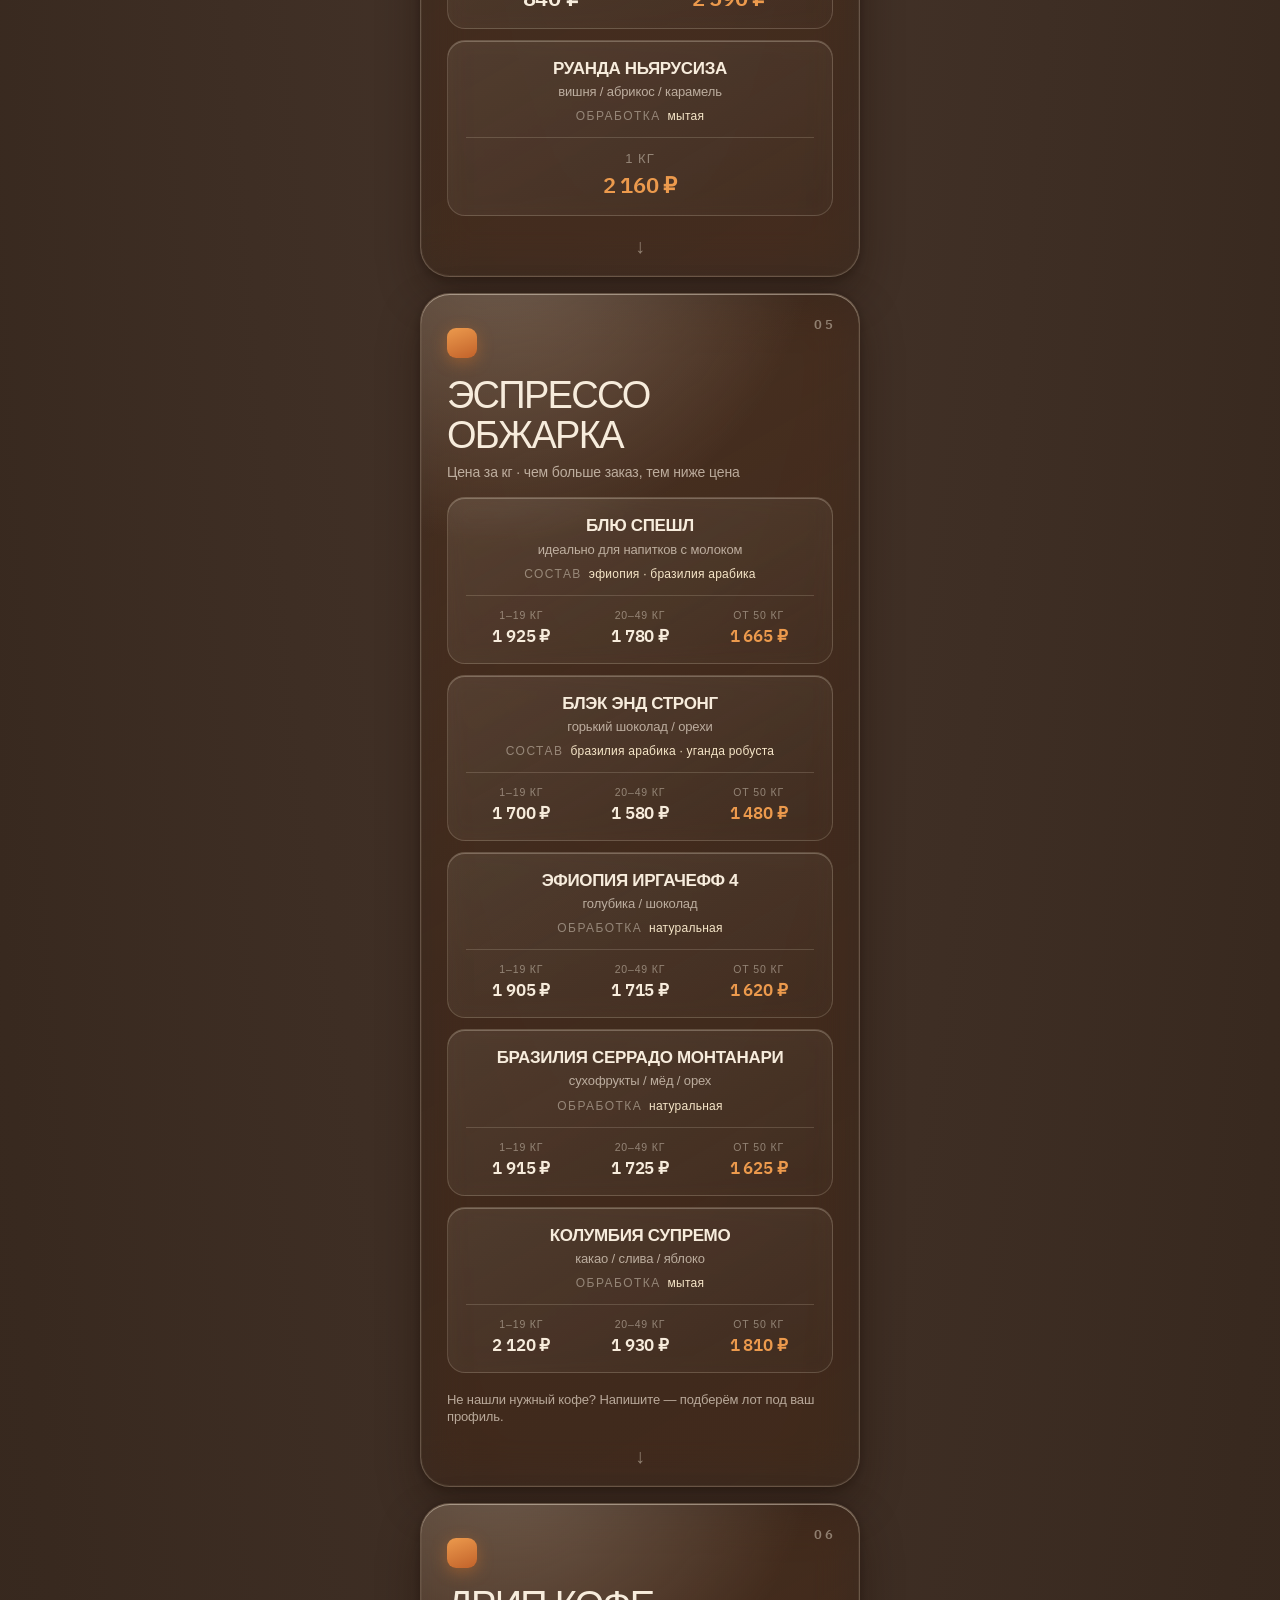
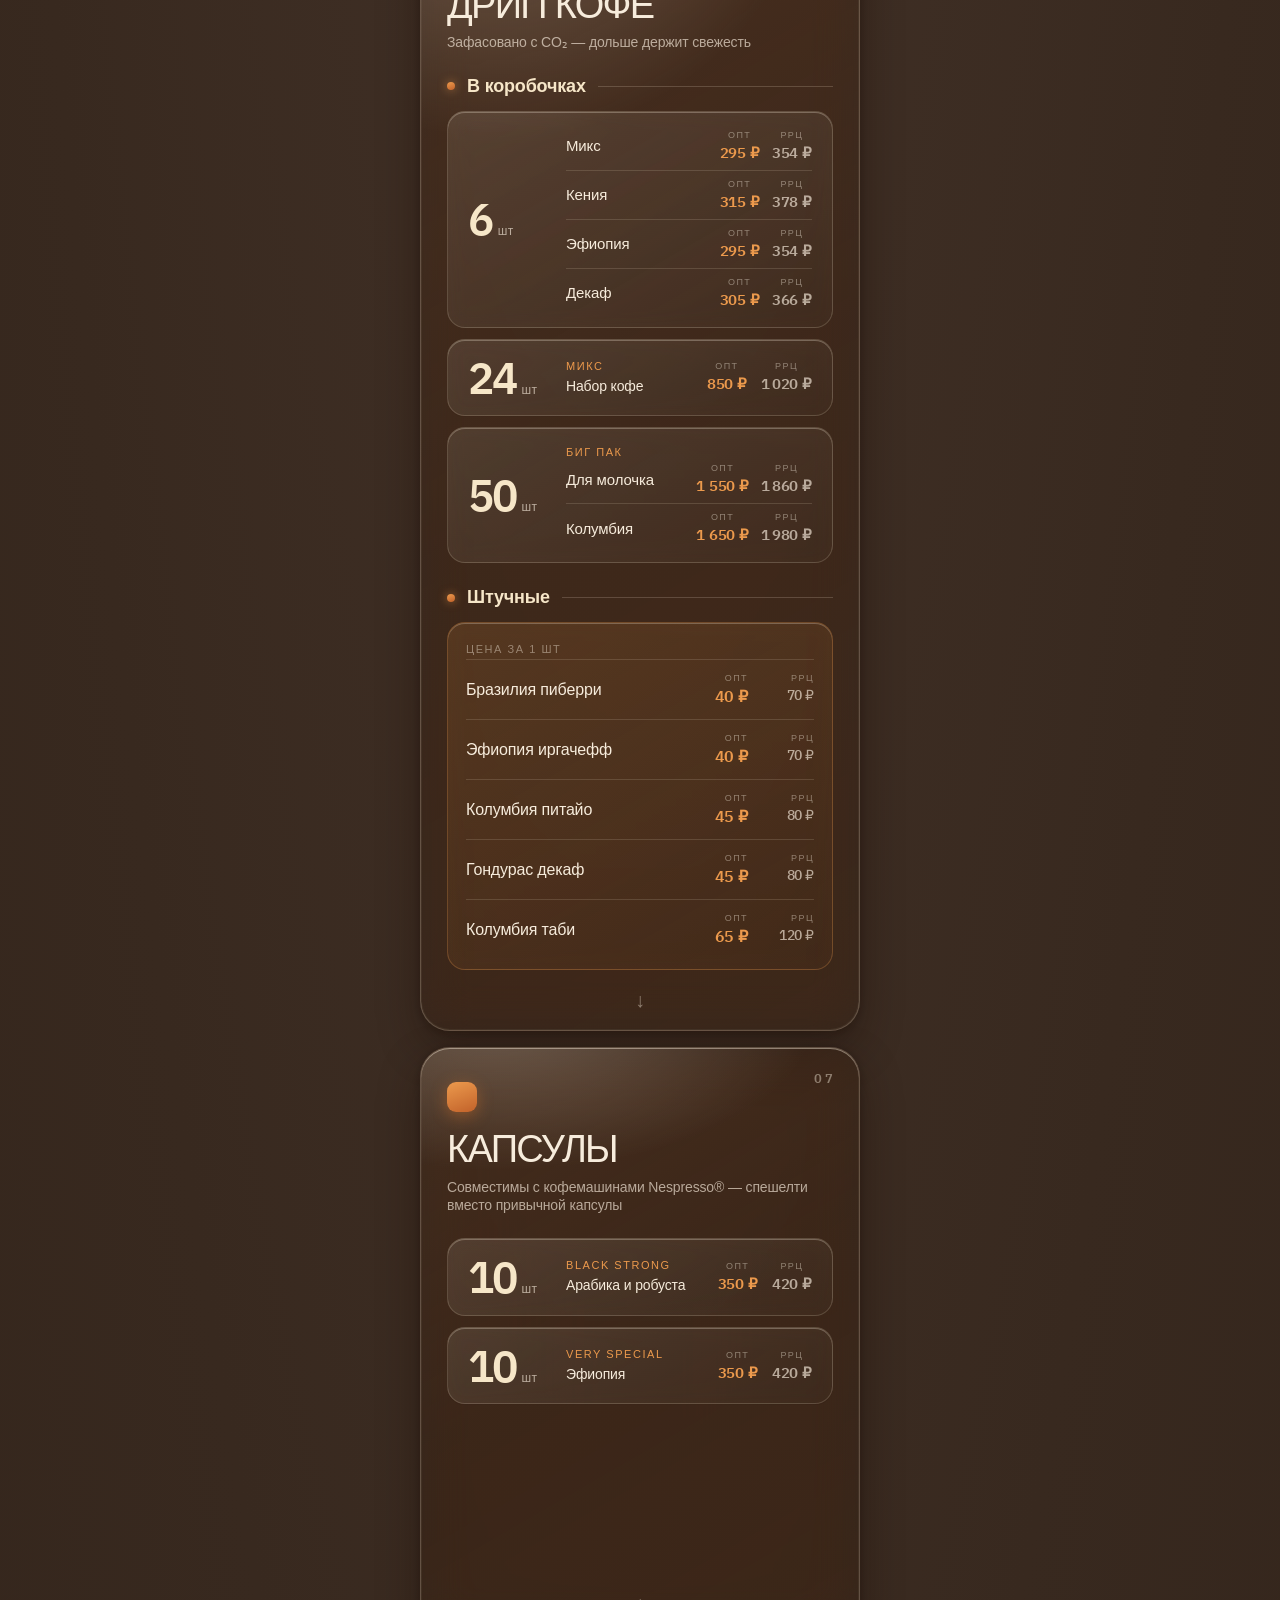
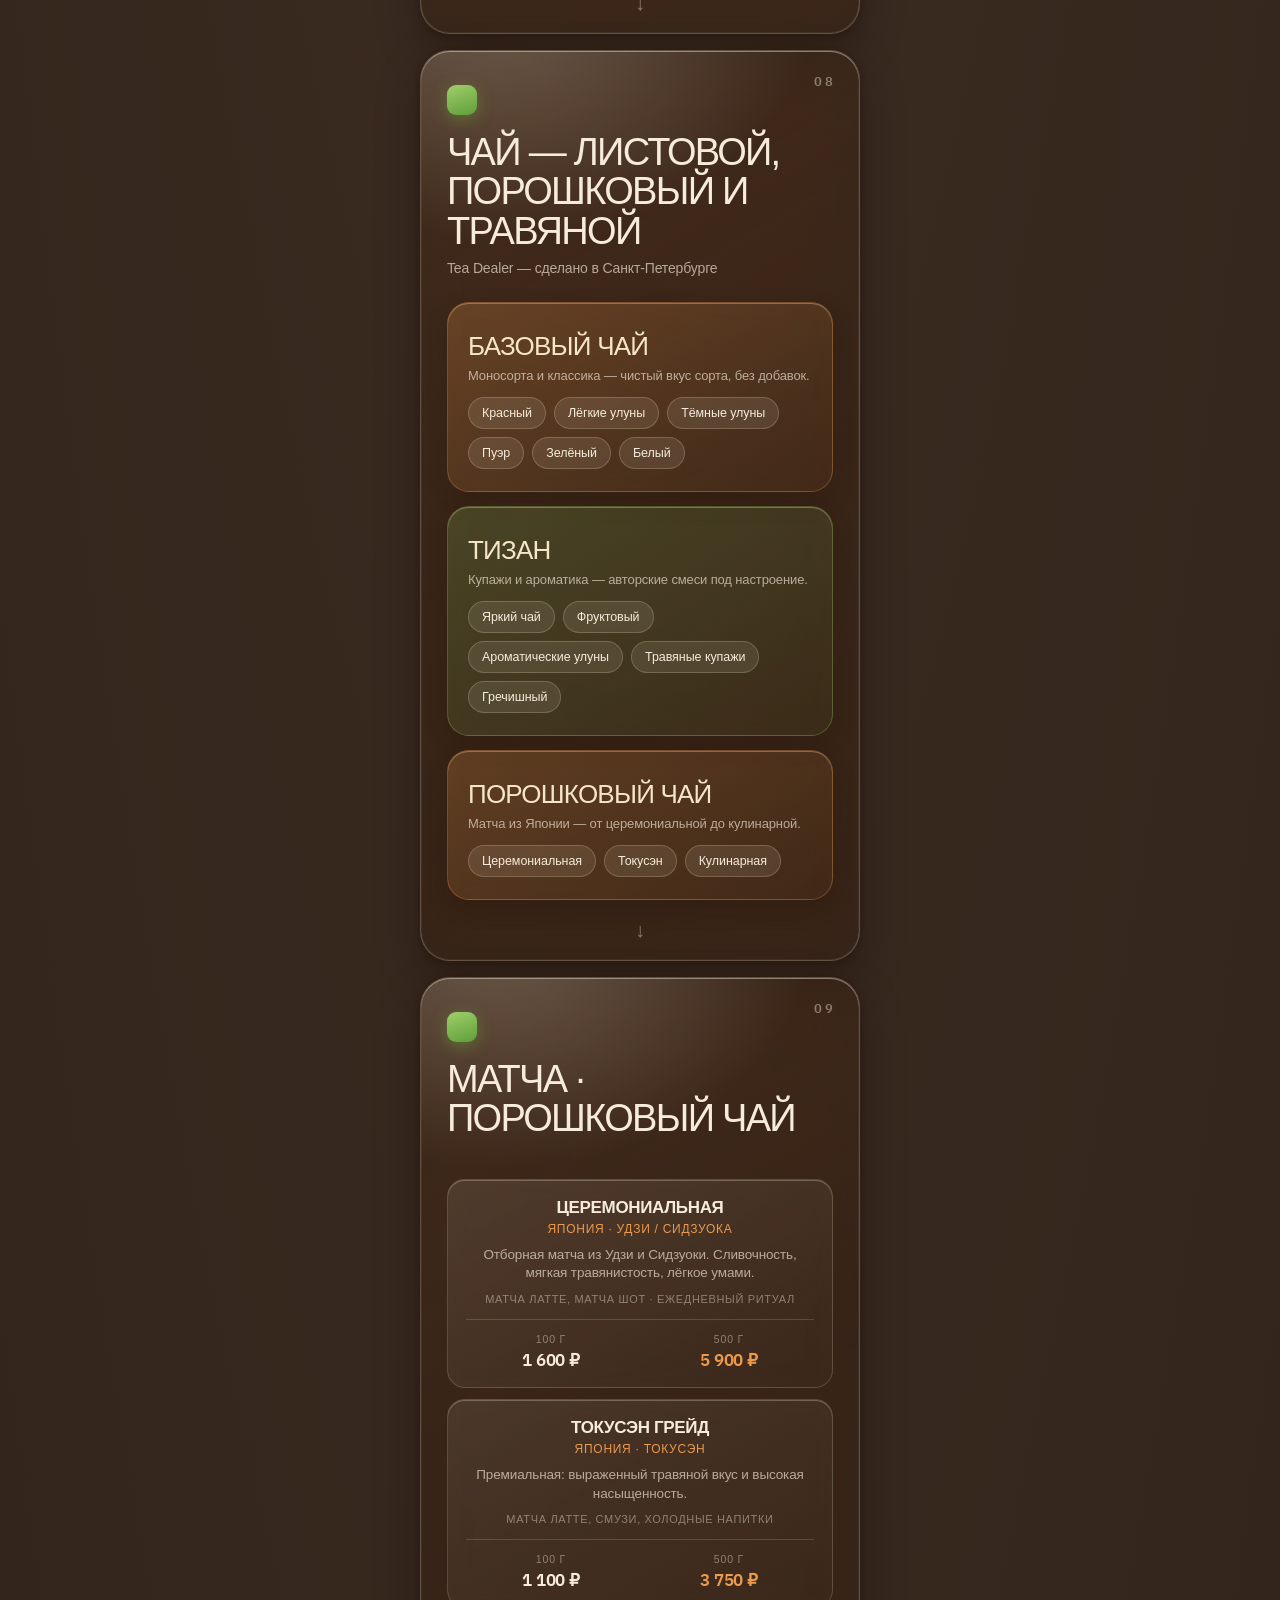
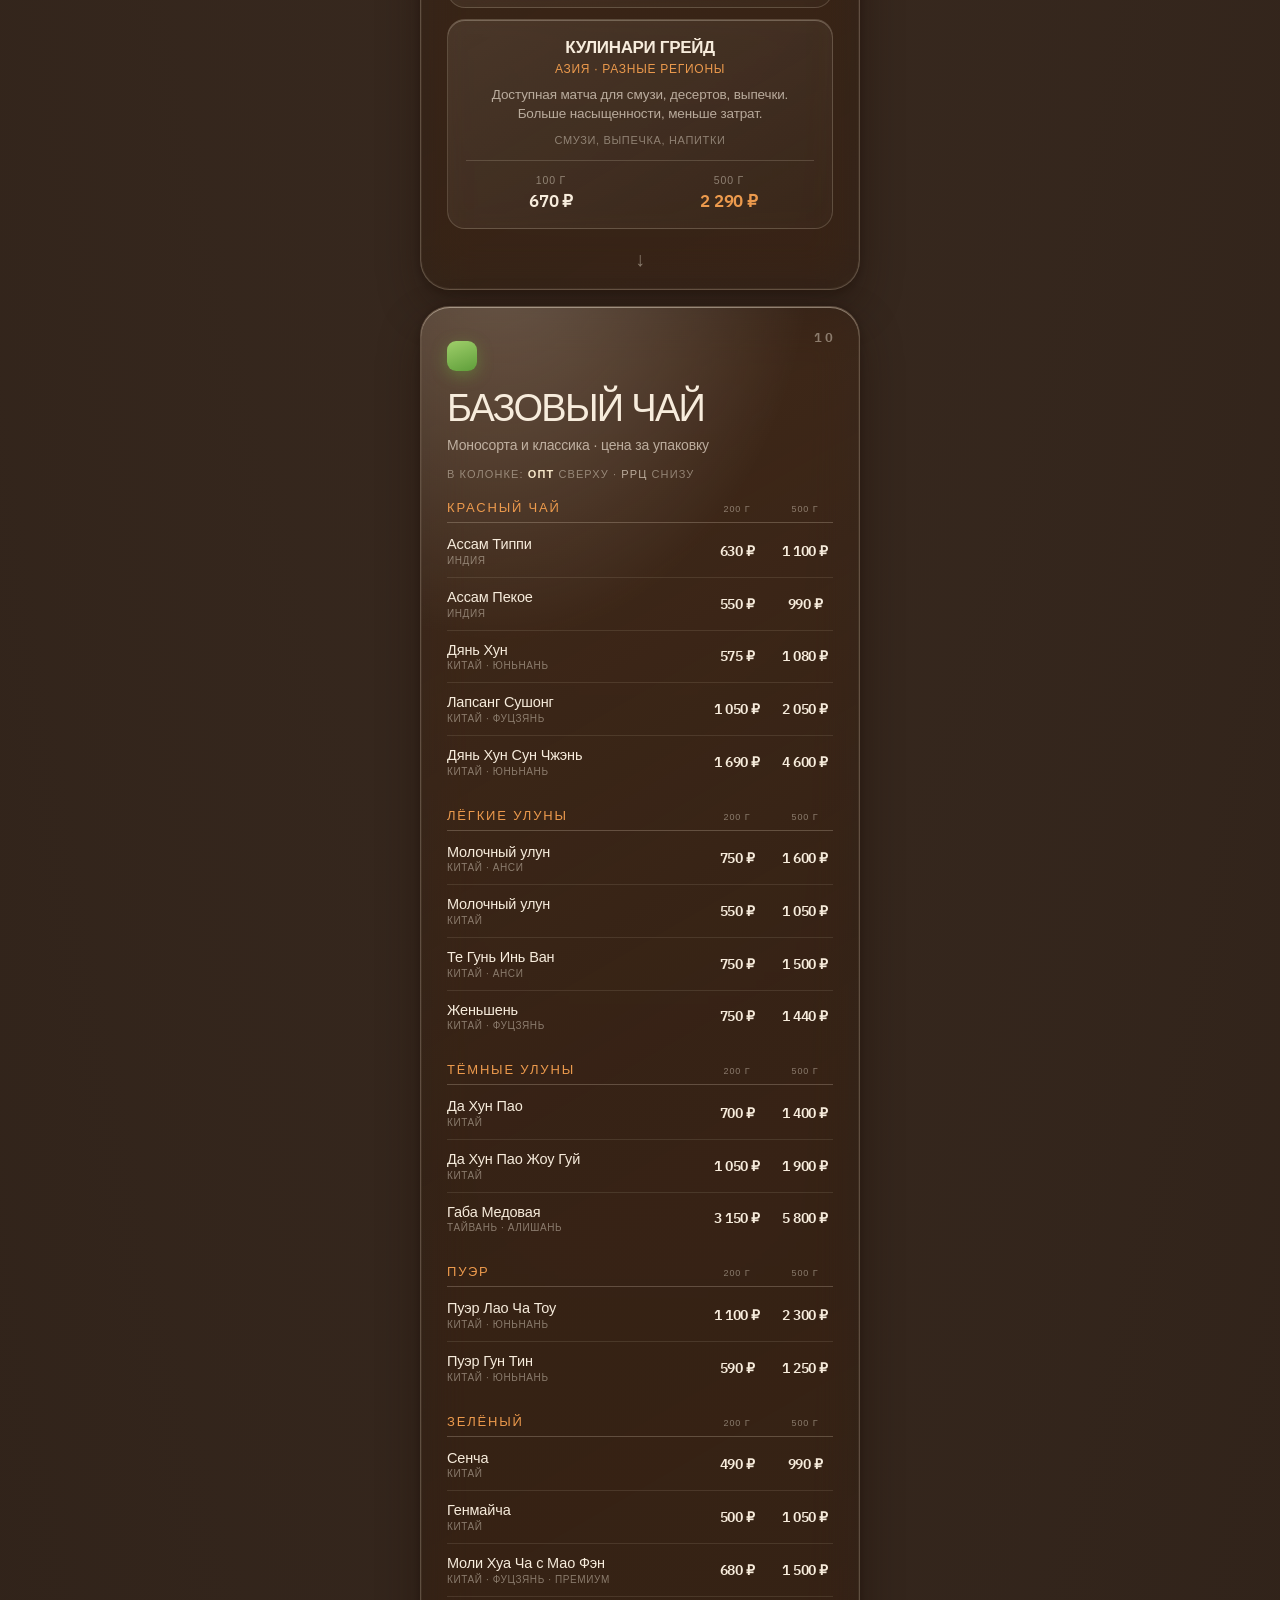
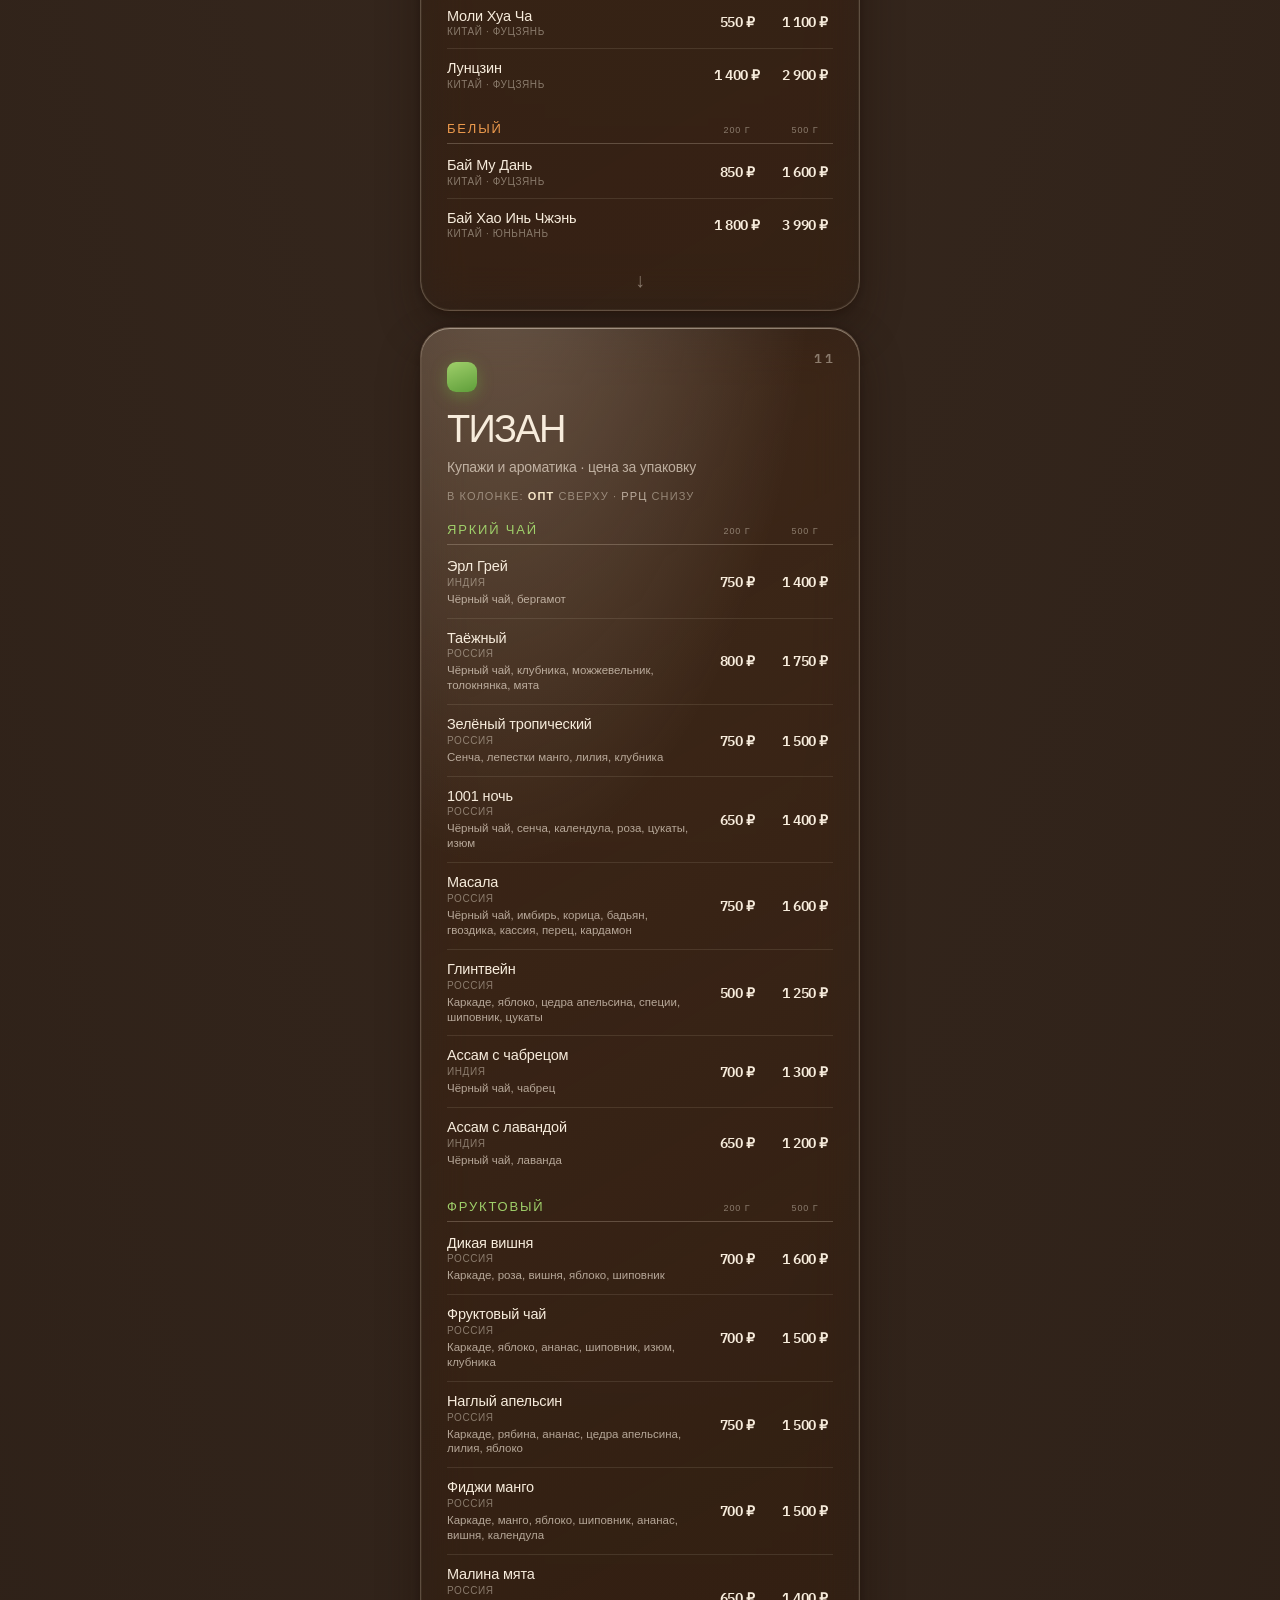
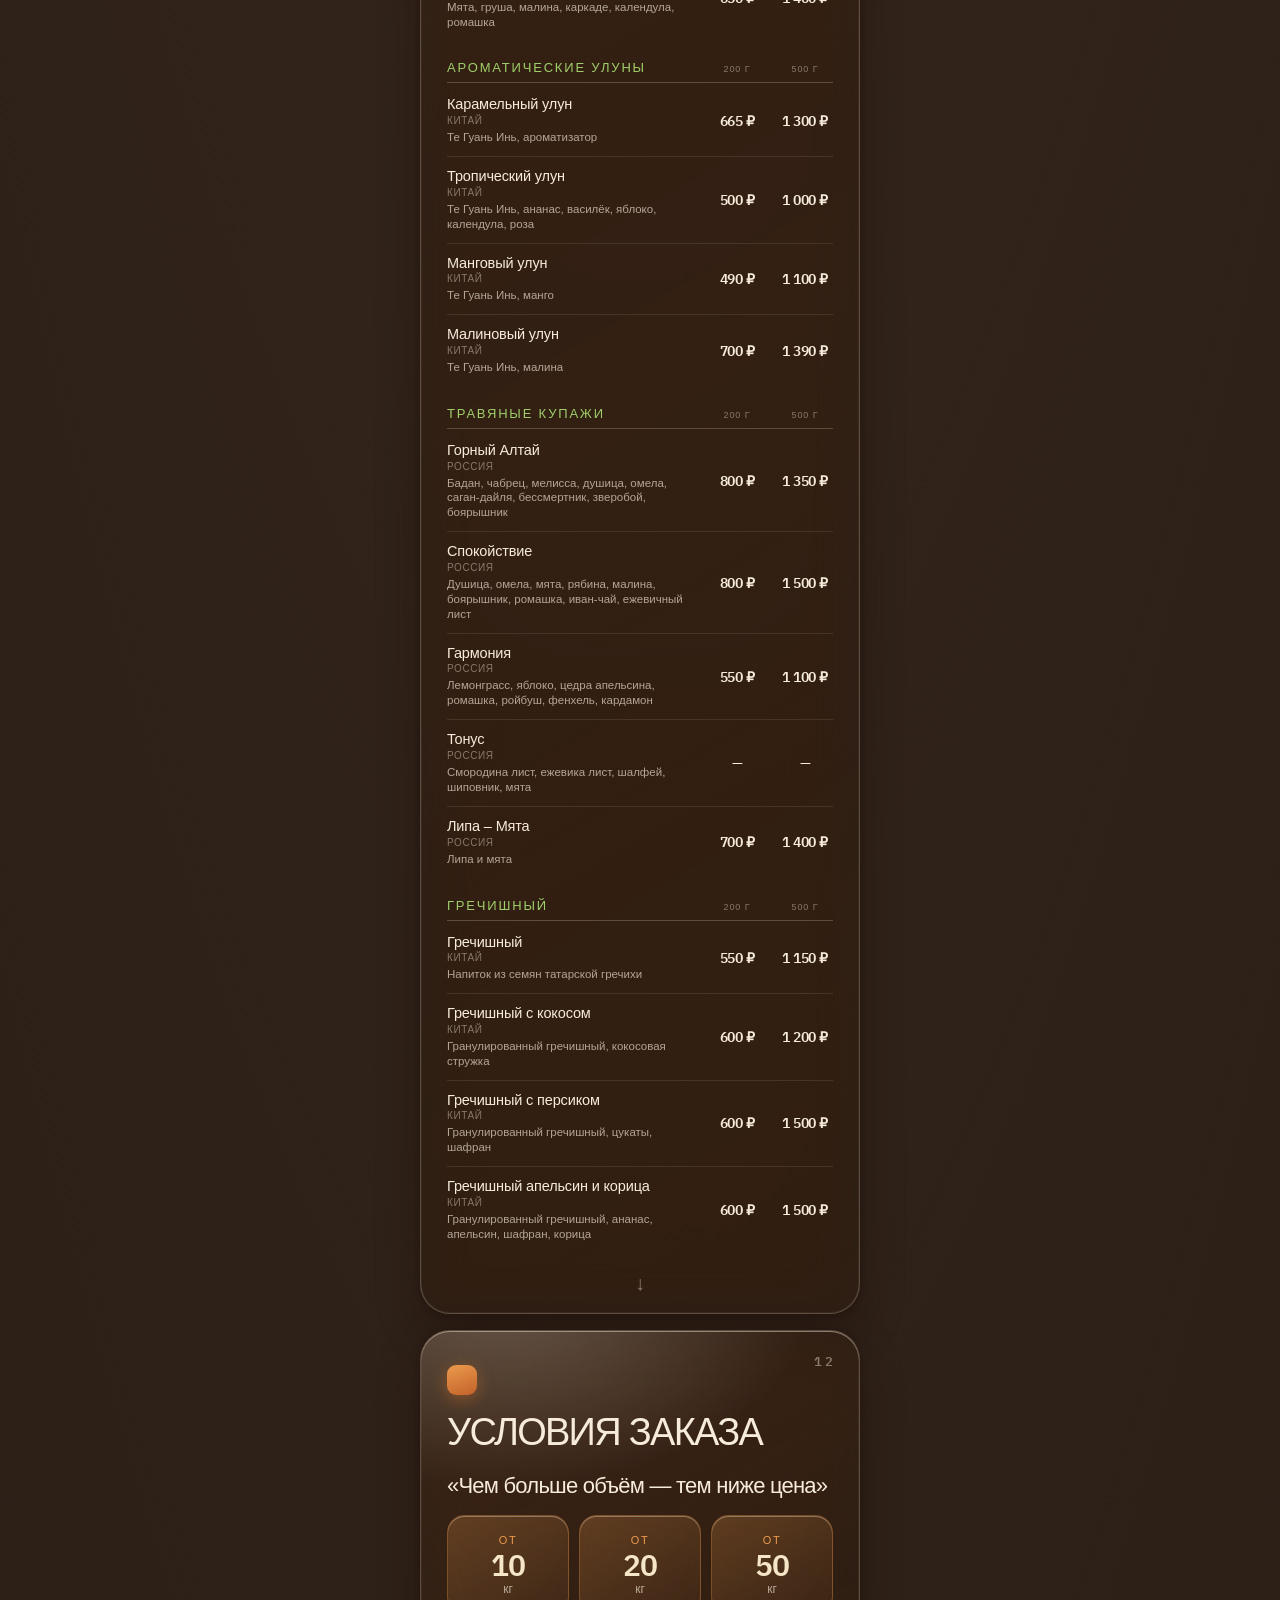
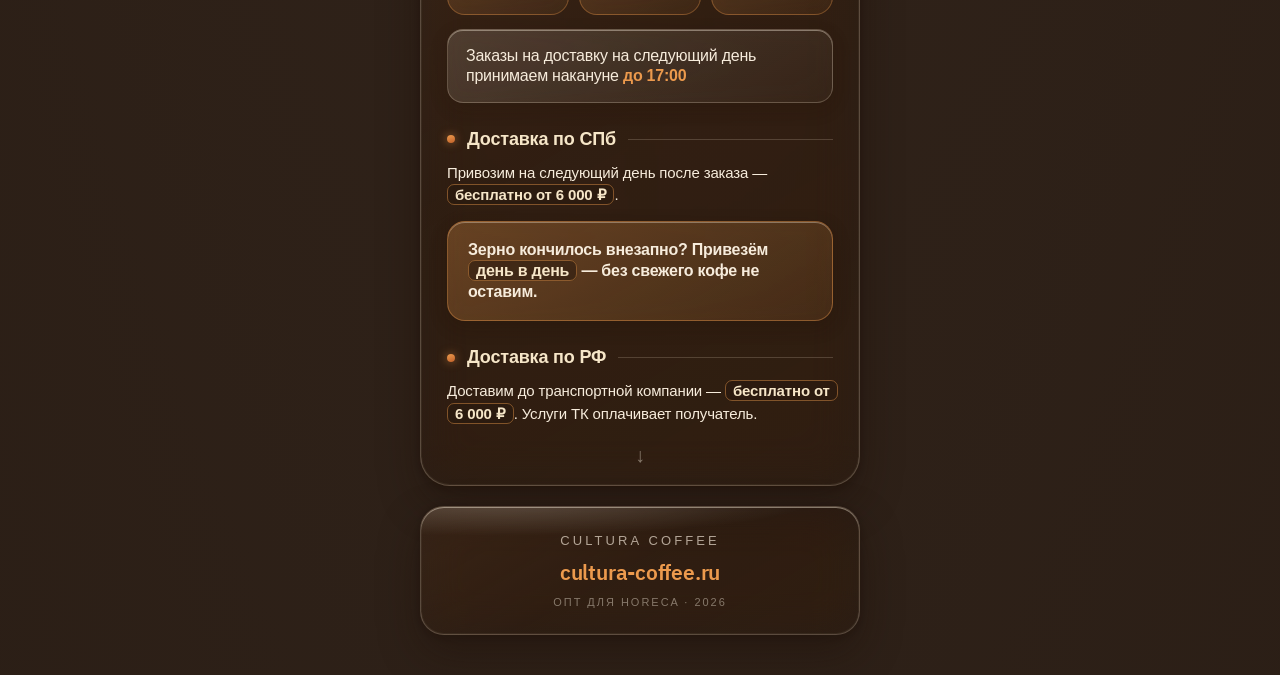
